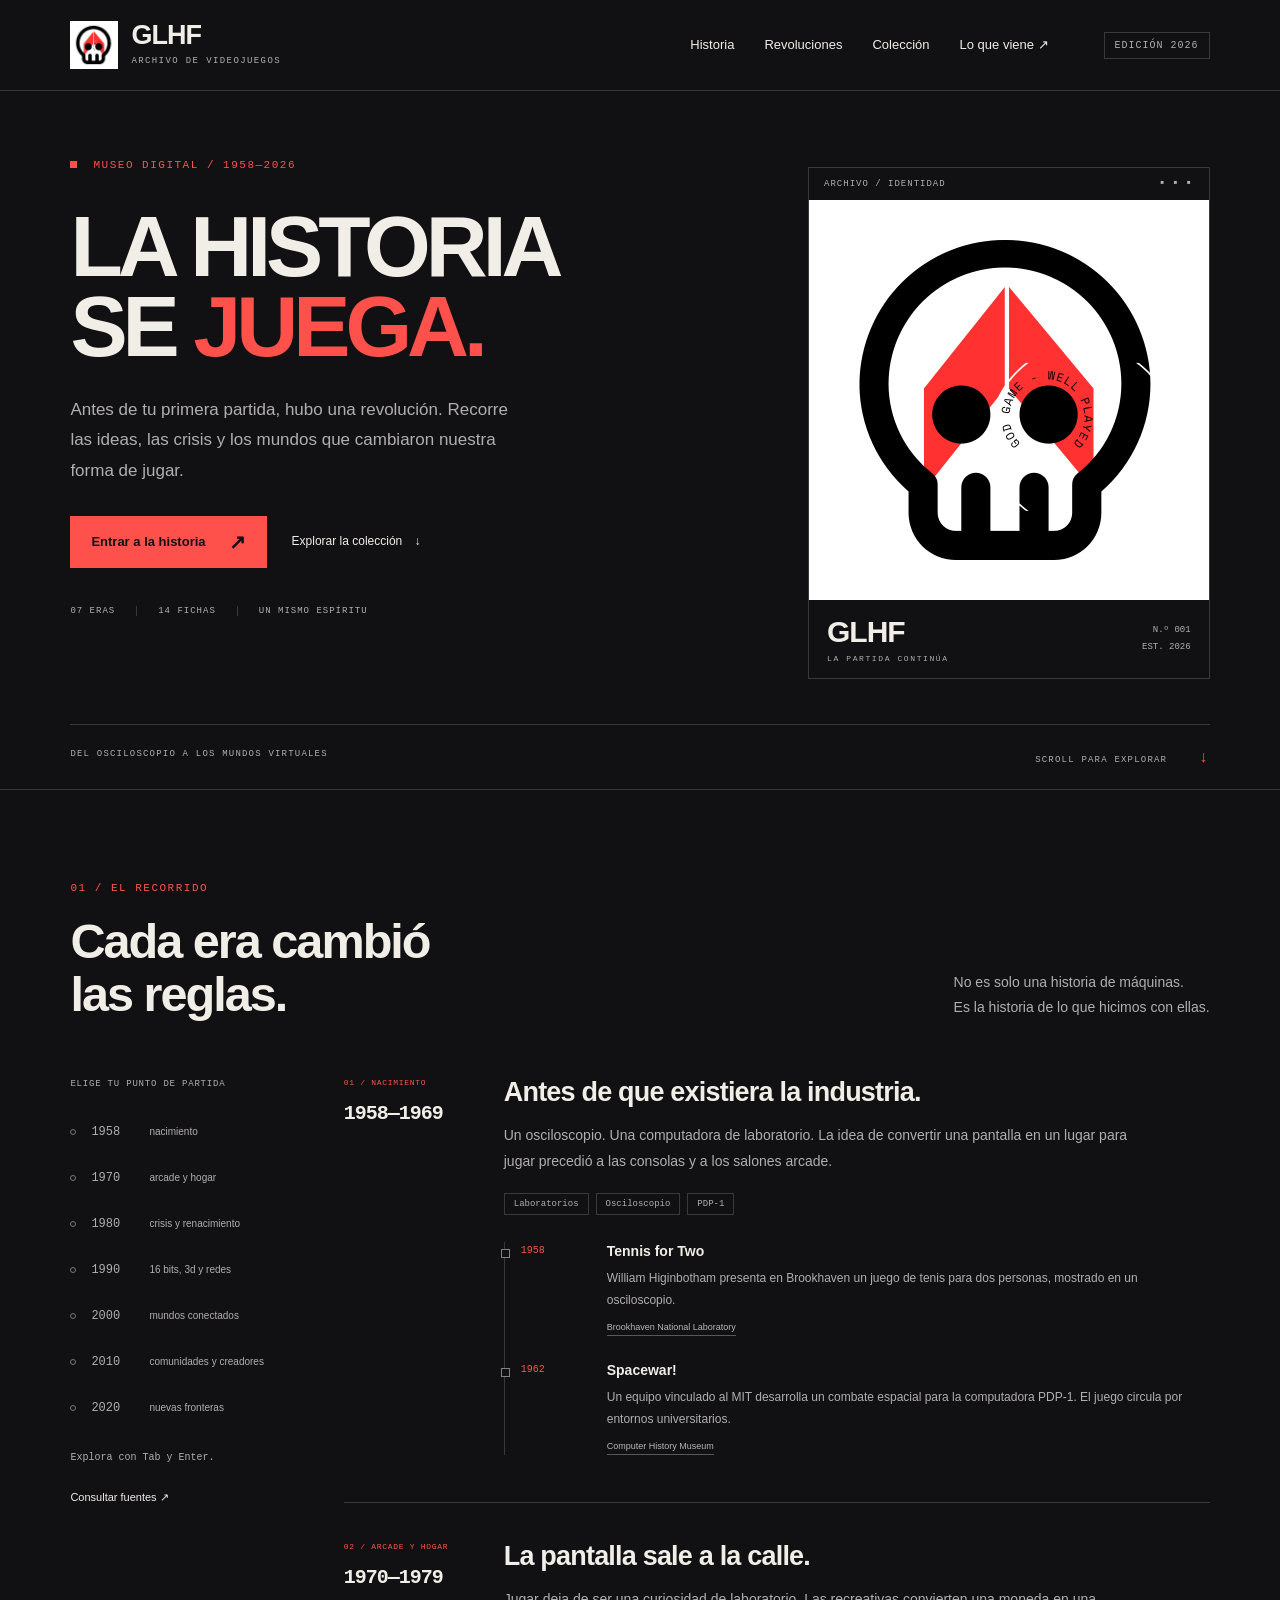
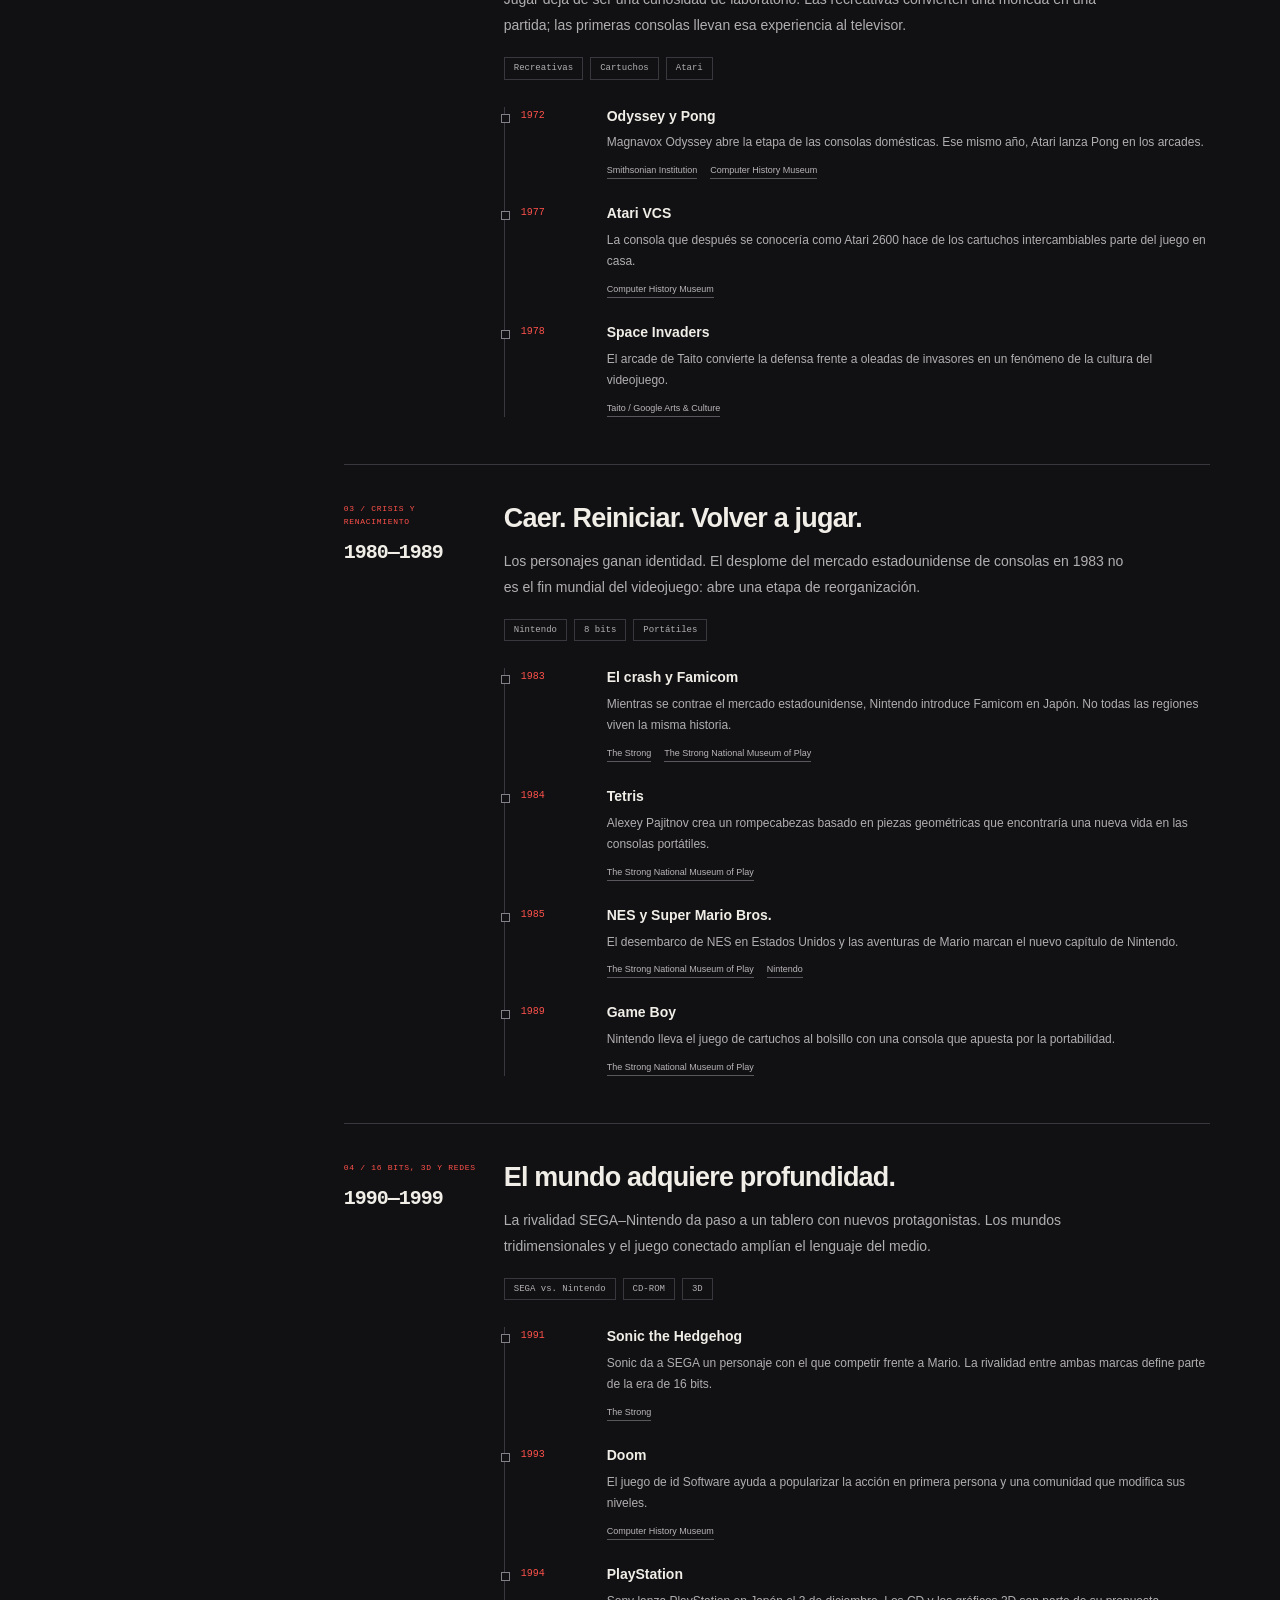
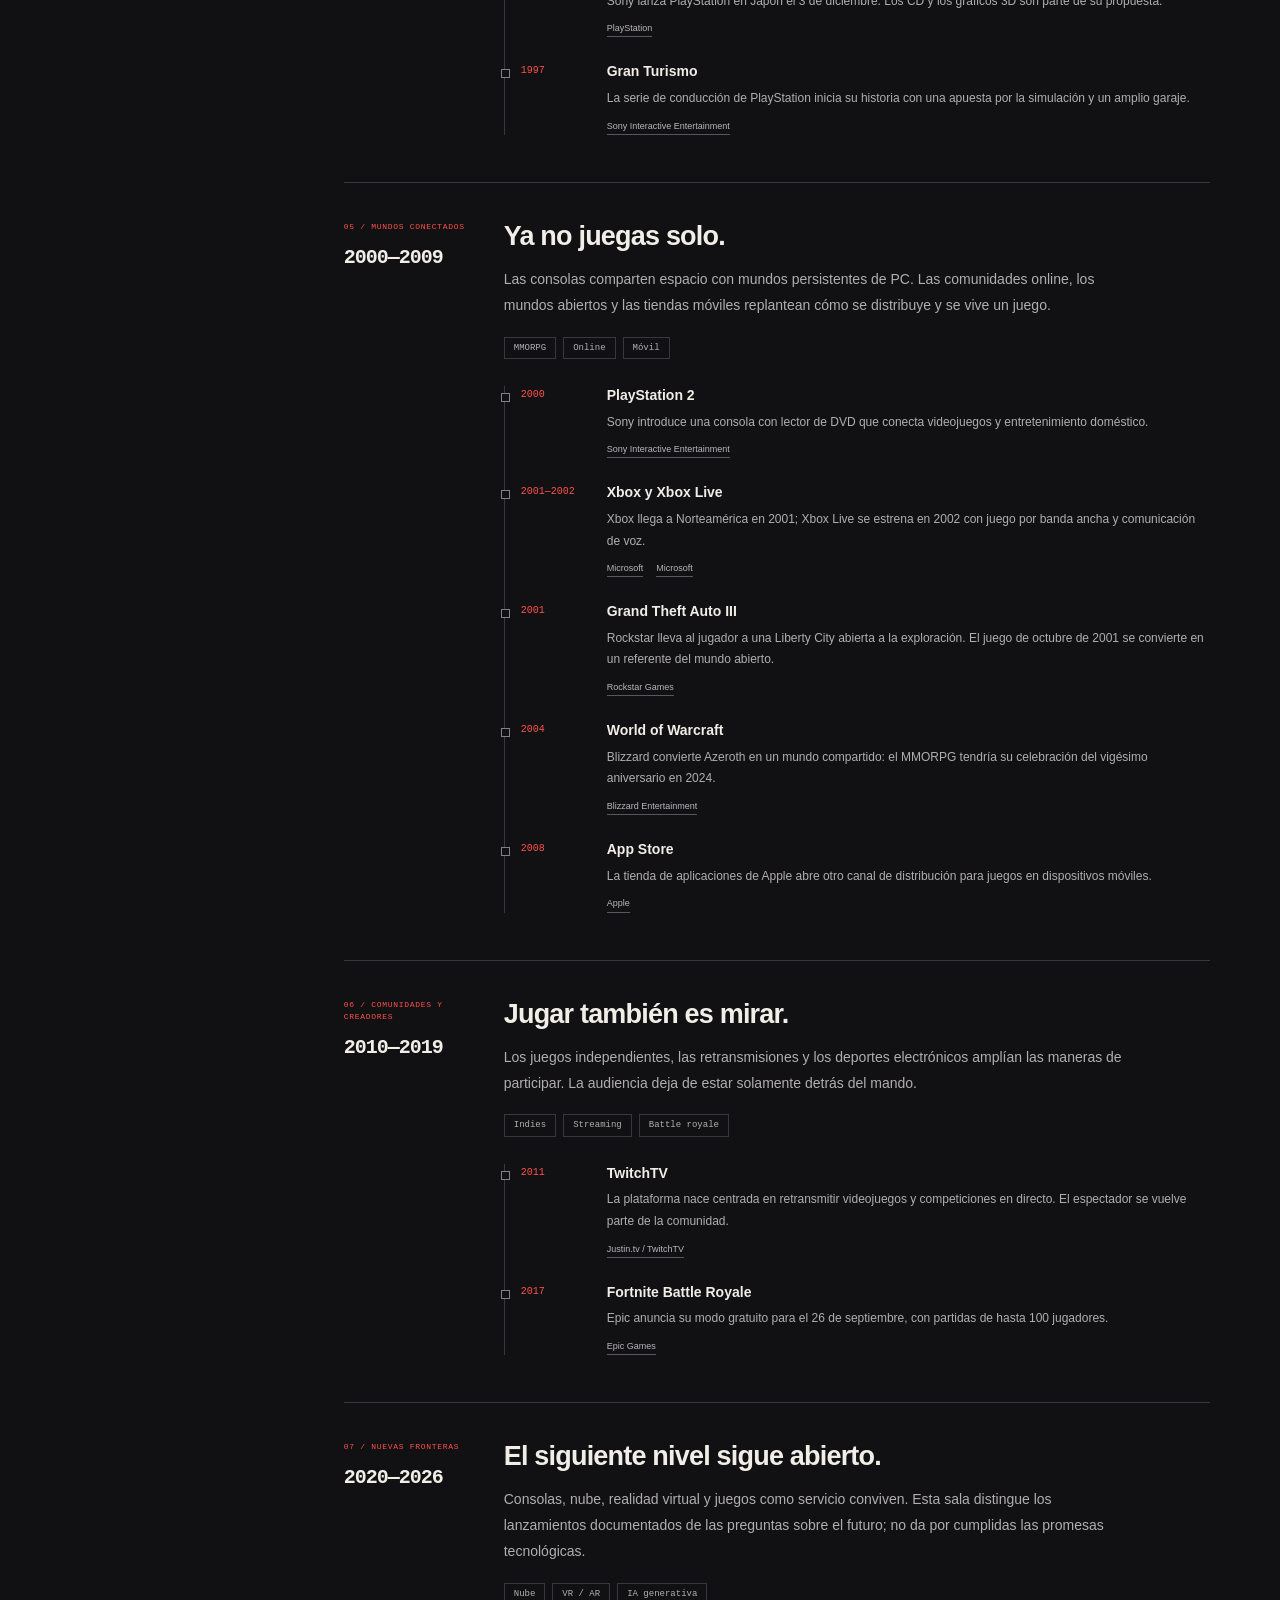
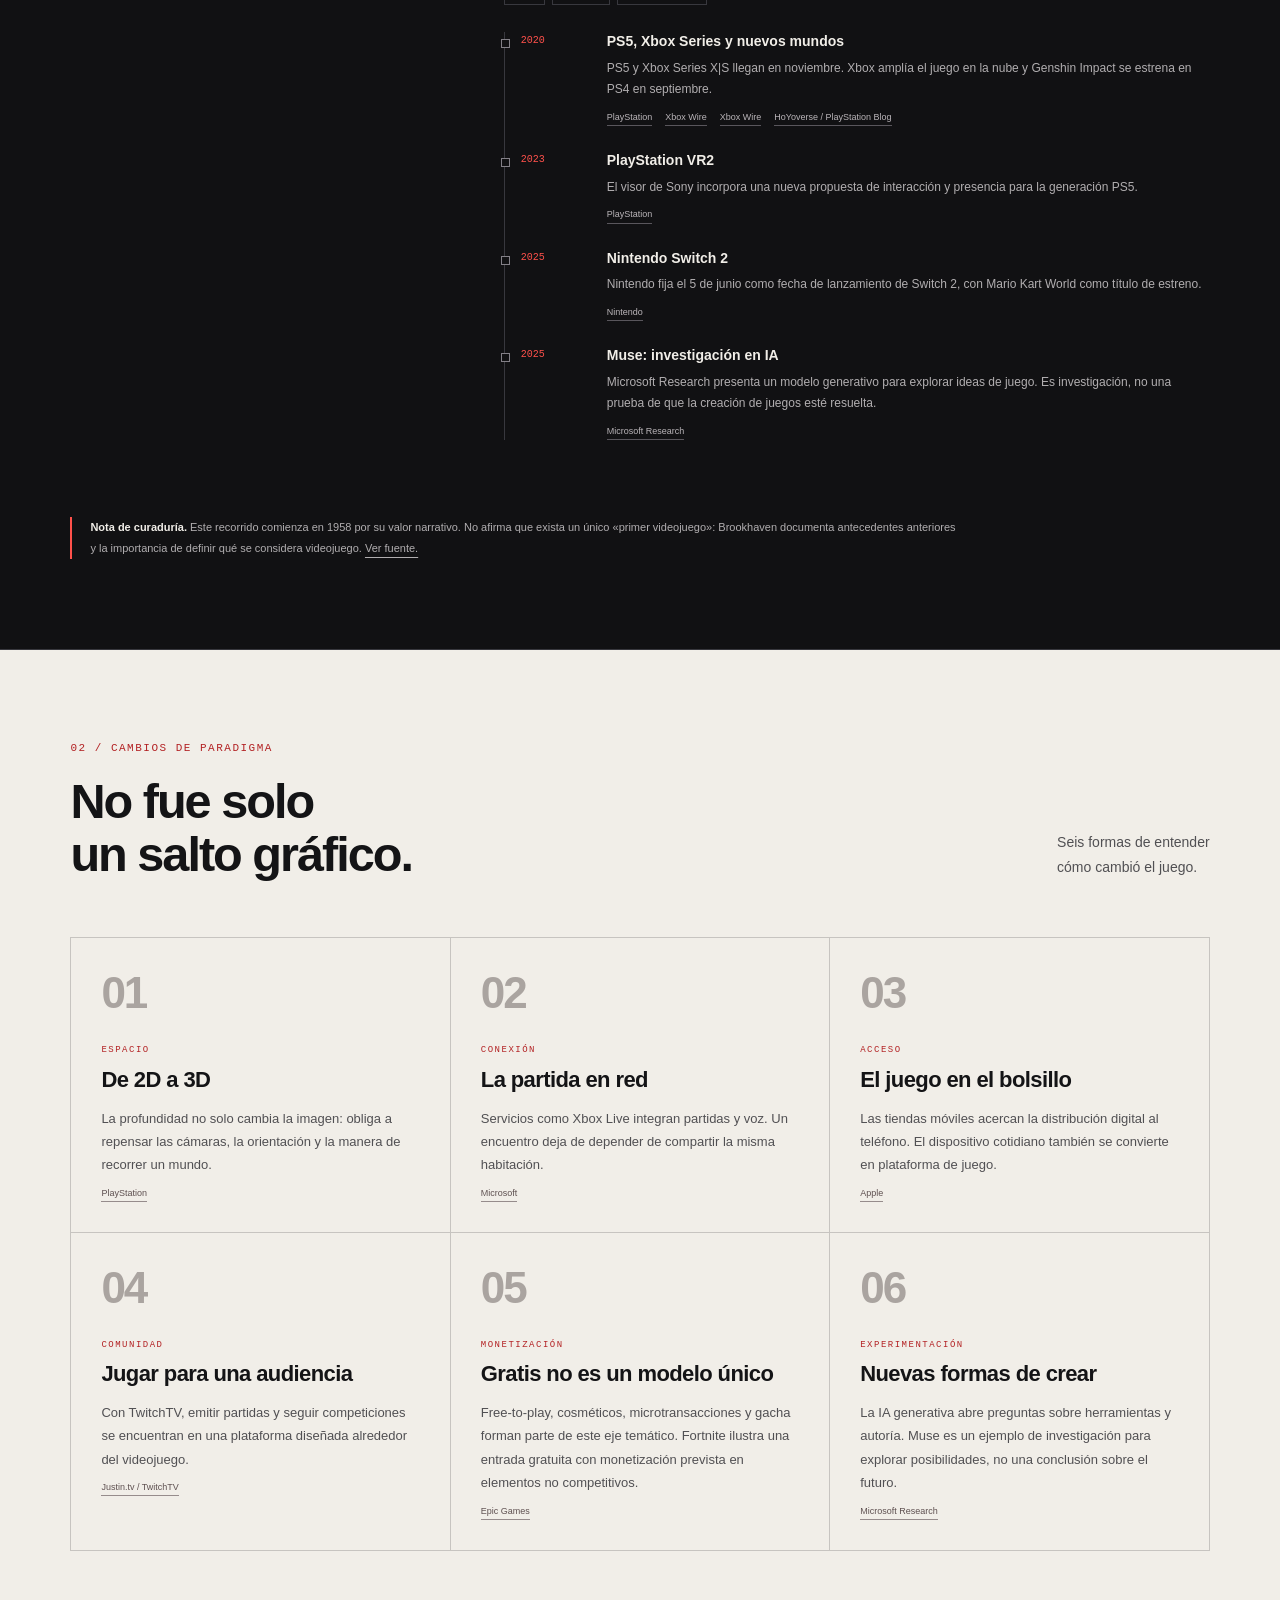
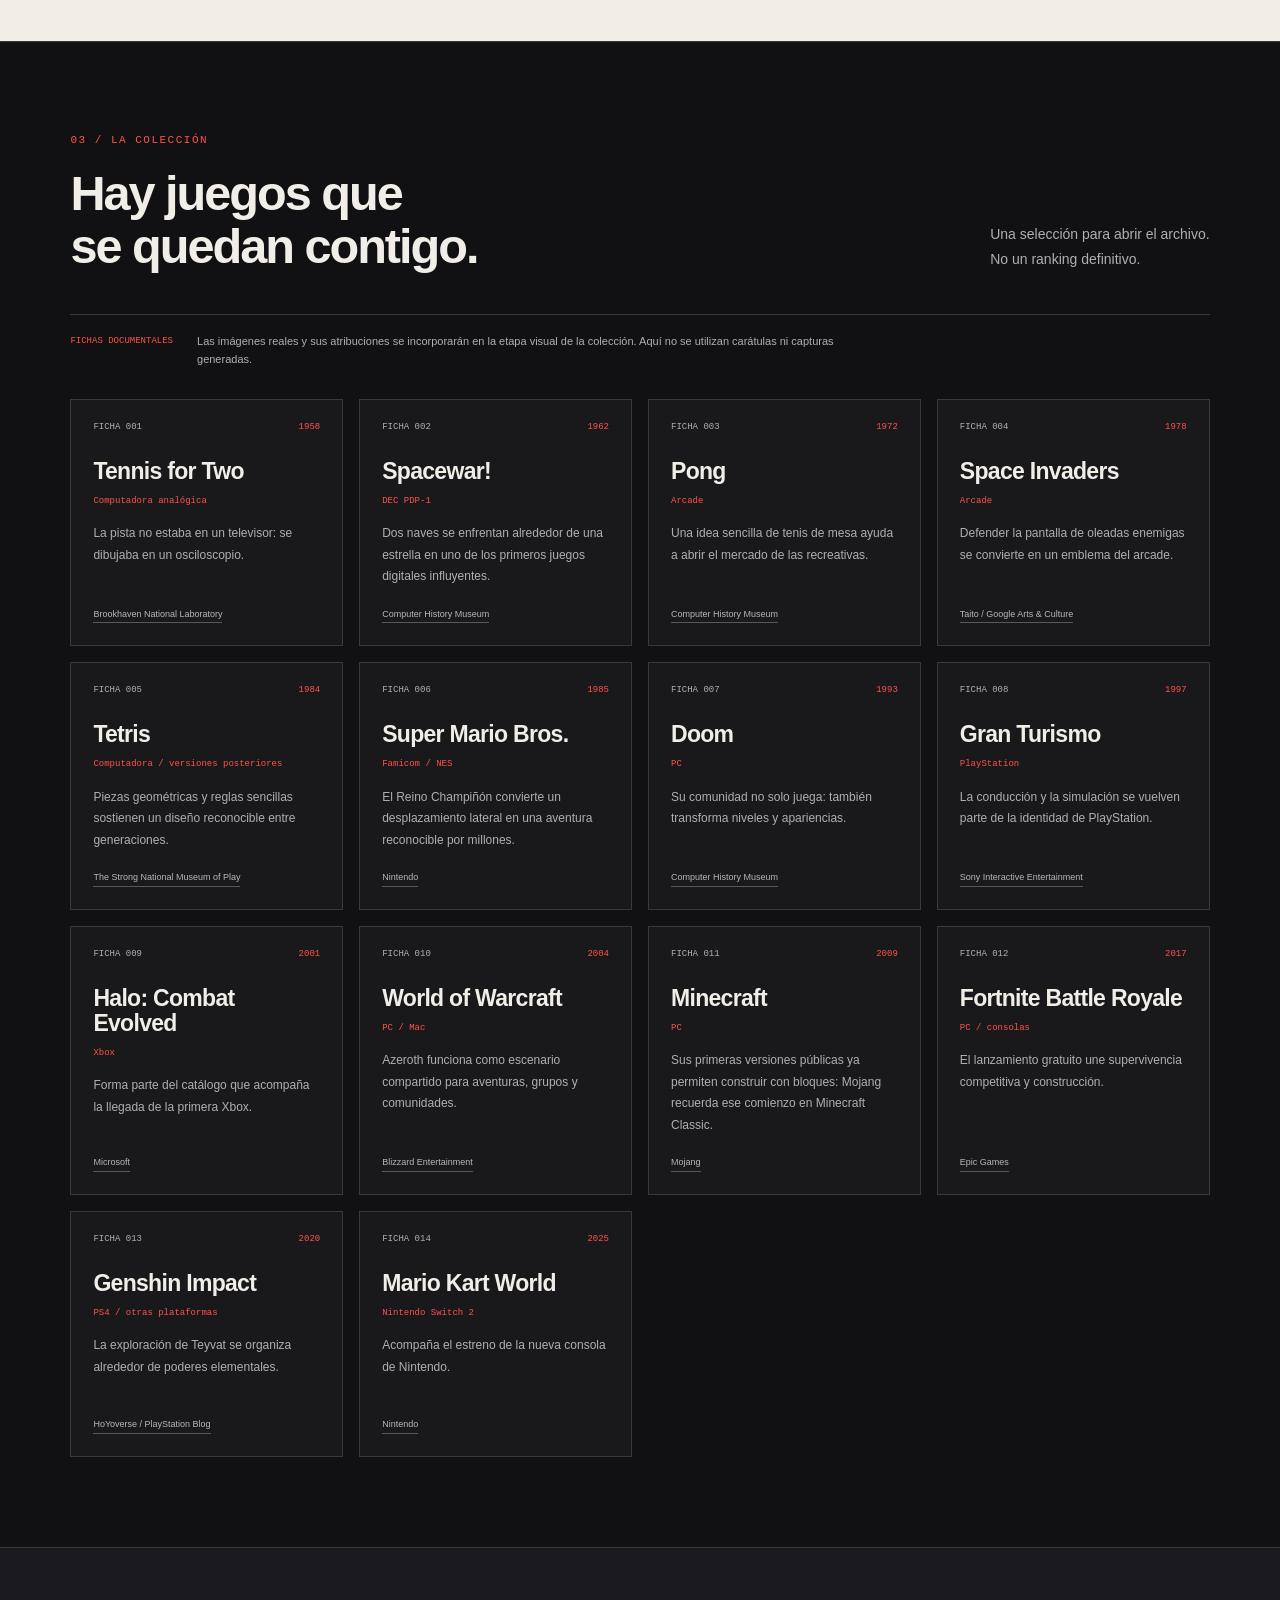
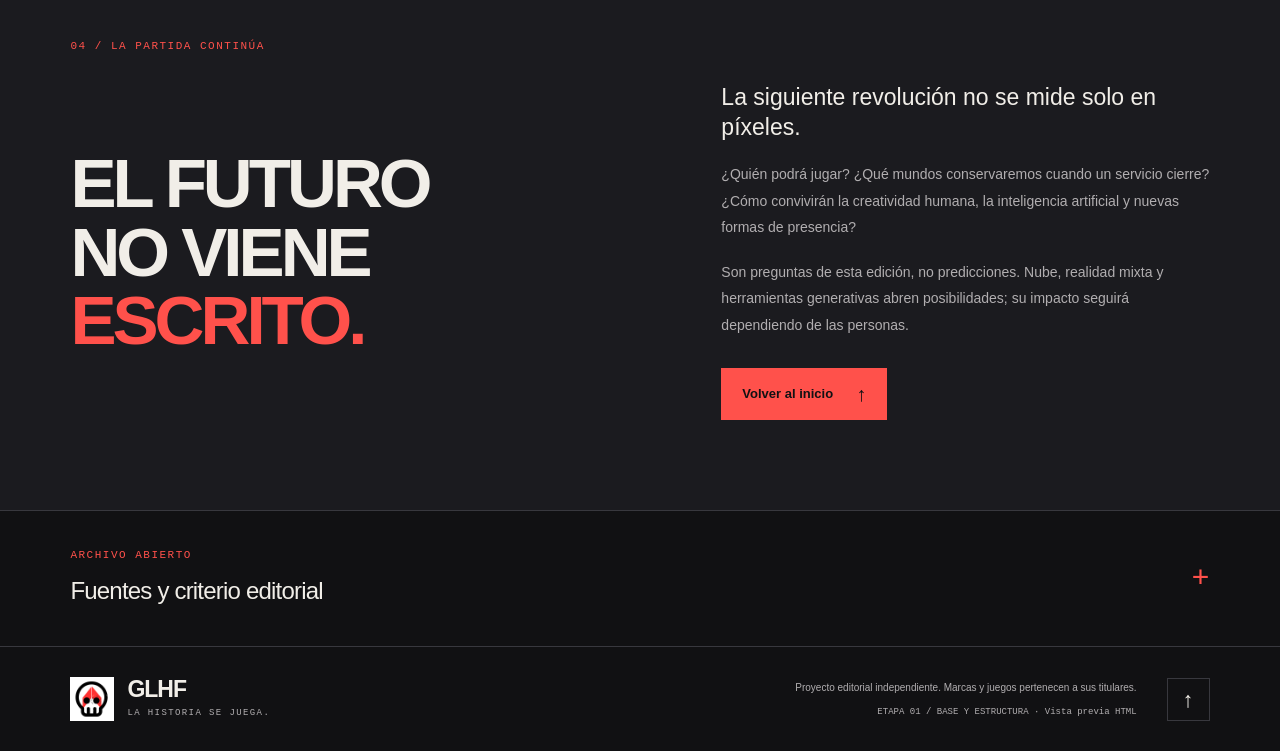
==== index.html @ e632ad68 "first commit" ====
<!DOCTYPE html>
<html lang="es" data-engine="static">
<head>
<meta charset="utf-8" />
<meta name="viewport" content="width=device-width, initial-scale=1" />
<title>GLHF — La historia se juega</title>
<meta name="description" content="GLHF. Un museo digital sobre la historia de los videojuegos: del laboratorio a las nuevas fronteras del juego. Edición 2026." />
<meta name="theme-color" content="#111113" />
<meta name="color-scheme" content="dark" />
<meta name="glhf-mode" content="preview" />
<link rel="icon" type="image/png" href="wwwroot/assets/Logo_GgWp.png" />
<link rel="apple-touch-icon" href="wwwroot/assets/Logo_GgWp.png" />
<link rel="stylesheet" href="wwwroot/assets/css/site.css" />
<script src="wwwroot/assets/js/site.js" defer></script>
<script src="wwwroot/assets/js/bootstrap.js" defer></script>
</head>
<body>
<a class="skip-link" href="#contenido">Saltar al contenido</a>
<header class="site-header" id="inicio">
 <a class="brand" href="#inicio" aria-label="GLHF, inicio"><img src="wwwroot/assets/Logo_GgWp.png" width="48" height="48" alt="" /><span>GLHF<span class="brand-subtitle">ARCHIVO DE VIDEOJUEGOS</span></span></a>
 <nav class="main-nav" aria-label="Navegación principal"><a href="#historia">Historia</a><a href="#revoluciones">Revoluciones</a><a href="#coleccion">Colección</a><a href="#futuro">Lo que viene <span aria-hidden="true">↗</span></a></nav>
 <span class="edition">EDICIÓN 2026</span>
</header>
<main id="contenido" tabindex="-1">
<section class="hero" aria-labelledby="hero-title">
 <div class="hero-copy"><p class="eyebrow"><span class="status-dot" aria-hidden="true"></span> MUSEO DIGITAL / 1958—2026</p>
 <h1 id="hero-title">LA HISTORIA<br />SE <span>JUEGA.</span></h1>
 <p class="hero-description">Antes de tu primera partida, hubo una revolución. Recorre las ideas, las crisis y los mundos que cambiaron nuestra forma de jugar.</p>
 <div class="hero-actions"><a class="button primary" href="#historia">Entrar a la historia <span aria-hidden="true">↗</span></a><a class="text-link" href="#coleccion">Explorar la colección <span aria-hidden="true">↓</span></a></div>
 <div class="hero-index"><span>07 ERAS</span><span>14 FICHAS</span><span>UN MISMO ESPÍRITU</span></div>
 </div>
 <figure class="hero-exhibit"><div class="exhibit-bar"><span>ARCHIVO / IDENTIDAD</span><span aria-hidden="true">■ ■ ■</span></div><div class="logo-mat"><img src="wwwroot/assets/Logo_GgWp.png" alt="Logo de GLHF: calavera negra con figura roja" width="800" height="800" fetchpriority="high" /></div><figcaption><span>GLHF<span class="muted">LA PARTIDA CONTINÚA</span></span><span class="exhibit-code">N.º 001<br />EST. 2026</span></figcaption></figure>
 <div class="hero-bottom"><span>DEL OSCILOSCOPIO A LOS MUNDOS VIRTUALES</span><a href="#historia" aria-label="Bajar a la historia">SCROLL PARA EXPLORAR <span aria-hidden="true">↓</span></a></div>
</section>
<section class="history-section section-wrap" id="historia" aria-labelledby="history-title">
 <div class="section-heading"><div><p class="eyebrow">01 / EL RECORRIDO</p><h2 id="history-title">Cada era cambió<br />las reglas.</h2></div><p>No es solo una historia de máquinas.<br />Es la historia de lo que hicimos con ellas.</p></div>
 <div class="history-layout"><aside class="timeline-sidebar" aria-label="Guía del recorrido"><div id="era-controls"><nav class="era-navigation" aria-label="Elegir una era"><p class="eyebrow">ELIGE TU PUNTO DE PARTIDA</p><ol><li><a class="era-link" href="#era-1958" data-era-link="era-1958"><span class="nav-dot" aria-hidden="true"></span><span>1958</span><span class="nav-era-name">nacimiento</span></a></li><li><a class="era-link" href="#era-1970" data-era-link="era-1970"><span class="nav-dot" aria-hidden="true"></span><span>1970</span><span class="nav-era-name">arcade y hogar</span></a></li><li><a class="era-link" href="#era-1980" data-era-link="era-1980"><span class="nav-dot" aria-hidden="true"></span><span>1980</span><span class="nav-era-name">crisis y renacimiento</span></a></li><li><a class="era-link" href="#era-1990" data-era-link="era-1990"><span class="nav-dot" aria-hidden="true"></span><span>1990</span><span class="nav-era-name">16 bits, 3d y redes</span></a></li><li><a class="era-link" href="#era-2000" data-era-link="era-2000"><span class="nav-dot" aria-hidden="true"></span><span>2000</span><span class="nav-era-name">mundos conectados</span></a></li><li><a class="era-link" href="#era-2010" data-era-link="era-2010"><span class="nav-dot" aria-hidden="true"></span><span>2010</span><span class="nav-era-name">comunidades y creadores</span></a></li><li><a class="era-link" href="#era-2020" data-era-link="era-2020"><span class="nav-dot" aria-hidden="true"></span><span>2020</span><span class="nav-era-name">nuevas fronteras</span></a></li></ol><p class="navigation-note">Explora con Tab y Enter.</p></nav></div><a class="source-shortcut" href="#fuentes">Consultar fuentes <span aria-hidden="true">↗</span></a></aside><div class="era-list"><article class="era" id="era-1958" aria-labelledby="era-1958-title" data-era="era-1958">
<div class="era-stamp"><span class="eyebrow">01 / NACIMIENTO</span><span class="era-period">1958—1969</span></div>
<div class="era-body"><h3 id="era-1958-title" tabindex="-1">Antes de que existiera la industria.</h3><p class="era-description">Un osciloscopio. Una computadora de laboratorio. La idea de convertir una pantalla en un lugar para jugar precedi&#243; a las consolas y a los salones arcade.</p><div class="tags"><span>Laboratorios</span><span>Osciloscopio</span><span>PDP-1</span></div><ol class="milestones"><li class="milestone"><span class="milestone-year">1958</span><div><h4>Tennis for Two</h4><p>William Higinbotham presenta en Brookhaven un juego de tenis para dos personas, mostrado en un osciloscopio.</p><div class="refs"><a href="#source-bnl">Brookhaven National Laboratory</a></div></div></li><li class="milestone"><span class="milestone-year">1962</span><div><h4>Spacewar!</h4><p>Un equipo vinculado al MIT desarrolla un combate espacial para la computadora PDP-1. El juego circula por entornos universitarios.</p><div class="refs"><a href="#source-chm">Computer History Museum</a></div></div></li></ol></div></article><article class="era" id="era-1970" aria-labelledby="era-1970-title" data-era="era-1970">
<div class="era-stamp"><span class="eyebrow">02 / ARCADE Y HOGAR</span><span class="era-period">1970—1979</span></div>
<div class="era-body"><h3 id="era-1970-title" tabindex="-1">La pantalla sale a la calle.</h3><p class="era-description">Jugar deja de ser una curiosidad de laboratorio. Las recreativas convierten una moneda en una partida; las primeras consolas llevan esa experiencia al televisor.</p><div class="tags"><span>Recreativas</span><span>Cartuchos</span><span>Atari</span></div><ol class="milestones"><li class="milestone"><span class="milestone-year">1972</span><div><h4>Odyssey y Pong</h4><p>Magnavox Odyssey abre la etapa de las consolas dom&#233;sticas. Ese mismo a&#241;o, Atari lanza Pong en los arcades.</p><div class="refs"><a href="#source-odyssey">Smithsonian Institution</a><a href="#source-pong">Computer History Museum</a></div></div></li><li class="milestone"><span class="milestone-year">1977</span><div><h4>Atari VCS</h4><p>La consola que despu&#233;s se conocer&#237;a como Atari 2600 hace de los cartuchos intercambiables parte del juego en casa.</p><div class="refs"><a href="#source-chm">Computer History Museum</a></div></div></li><li class="milestone"><span class="milestone-year">1978</span><div><h4>Space Invaders</h4><p>El arcade de Taito convierte la defensa frente a oleadas de invasores en un fen&#243;meno de la cultura del videojuego.</p><div class="refs"><a href="#source-invaders">Taito / Google Arts &amp; Culture</a></div></div></li></ol></div></article><article class="era" id="era-1980" aria-labelledby="era-1980-title" data-era="era-1980">
<div class="era-stamp"><span class="eyebrow">03 / CRISIS Y RENACIMIENTO</span><span class="era-period">1980—1989</span></div>
<div class="era-body"><h3 id="era-1980-title" tabindex="-1">Caer. Reiniciar. Volver a jugar.</h3><p class="era-description">Los personajes ganan identidad. El desplome del mercado estadounidense de consolas en 1983 no es el fin mundial del videojuego: abre una etapa de reorganizaci&#243;n.</p><div class="tags"><span>Nintendo</span><span>8 bits</span><span>Port&#225;tiles</span></div><ol class="milestones"><li class="milestone"><span class="milestone-year">1983</span><div><h4>El crash y Famicom</h4><p>Mientras se contrae el mercado estadounidense, Nintendo introduce Famicom en Jap&#243;n. No todas las regiones viven la misma historia.</p><div class="refs"><a href="#source-crash">The Strong</a><a href="#source-strong">The Strong National Museum of Play</a></div></div></li><li class="milestone"><span class="milestone-year">1984</span><div><h4>Tetris</h4><p>Alexey Pajitnov crea un rompecabezas basado en piezas geom&#233;tricas que encontrar&#237;a una nueva vida en las consolas port&#225;tiles.</p><div class="refs"><a href="#source-strong">The Strong National Museum of Play</a></div></div></li><li class="milestone"><span class="milestone-year">1985</span><div><h4>NES y Super Mario Bros.</h4><p>El desembarco de NES en Estados Unidos y las aventuras de Mario marcan el nuevo cap&#237;tulo de Nintendo.</p><div class="refs"><a href="#source-strong">The Strong National Museum of Play</a><a href="#source-mario">Nintendo</a></div></div></li><li class="milestone"><span class="milestone-year">1989</span><div><h4>Game Boy</h4><p>Nintendo lleva el juego de cartuchos al bolsillo con una consola que apuesta por la portabilidad.</p><div class="refs"><a href="#source-strong">The Strong National Museum of Play</a></div></div></li></ol></div></article><article class="era" id="era-1990" aria-labelledby="era-1990-title" data-era="era-1990">
<div class="era-stamp"><span class="eyebrow">04 / 16 BITS, 3D Y REDES</span><span class="era-period">1990—1999</span></div>
<div class="era-body"><h3 id="era-1990-title" tabindex="-1">El mundo adquiere profundidad.</h3><p class="era-description">La rivalidad SEGA–Nintendo da paso a un tablero con nuevos protagonistas. Los mundos tridimensionales y el juego conectado ampl&#237;an el lenguaje del medio.</p><div class="tags"><span>SEGA vs. Nintendo</span><span>CD-ROM</span><span>3D</span></div><ol class="milestones"><li class="milestone"><span class="milestone-year">1991</span><div><h4>Sonic the Hedgehog</h4><p>Sonic da a SEGA un personaje con el que competir frente a Mario. La rivalidad entre ambas marcas define parte de la era de 16 bits.</p><div class="refs"><a href="#source-sonic">The Strong</a></div></div></li><li class="milestone"><span class="milestone-year">1993</span><div><h4>Doom</h4><p>El juego de id Software ayuda a popularizar la acci&#243;n en primera persona y una comunidad que modifica sus niveles.</p><div class="refs"><a href="#source-chm">Computer History Museum</a></div></div></li><li class="milestone"><span class="milestone-year">1994</span><div><h4>PlayStation</h4><p>Sony lanza PlayStation en Jap&#243;n el 3 de diciembre. Los CD y los gr&#225;ficos 3D son parte de su propuesta.</p><div class="refs"><a href="#source-ps1">PlayStation</a></div></div></li><li class="milestone"><span class="milestone-year">1997</span><div><h4>Gran Turismo</h4><p>La serie de conducci&#243;n de PlayStation inicia su historia con una apuesta por la simulaci&#243;n y un amplio garaje.</p><div class="refs"><a href="#source-sie">Sony Interactive Entertainment</a></div></div></li></ol></div></article><article class="era" id="era-2000" aria-labelledby="era-2000-title" data-era="era-2000">
<div class="era-stamp"><span class="eyebrow">05 / MUNDOS CONECTADOS</span><span class="era-period">2000—2009</span></div>
<div class="era-body"><h3 id="era-2000-title" tabindex="-1">Ya no juegas solo.</h3><p class="era-description">Las consolas comparten espacio con mundos persistentes de PC. Las comunidades online, los mundos abiertos y las tiendas m&#243;viles replantean c&#243;mo se distribuye y se vive un juego.</p><div class="tags"><span>MMORPG</span><span>Online</span><span>M&#243;vil</span></div><ol class="milestones"><li class="milestone"><span class="milestone-year">2000</span><div><h4>PlayStation 2</h4><p>Sony introduce una consola con lector de DVD que conecta videojuegos y entretenimiento dom&#233;stico.</p><div class="refs"><a href="#source-sie">Sony Interactive Entertainment</a></div></div></li><li class="milestone"><span class="milestone-year">2001—2002</span><div><h4>Xbox y Xbox Live</h4><p>Xbox llega a Norteam&#233;rica en 2001; Xbox Live se estrena en 2002 con juego por banda ancha y comunicaci&#243;n de voz.</p><div class="refs"><a href="#source-xbox">Microsoft</a><a href="#source-live">Microsoft</a></div></div></li><li class="milestone"><span class="milestone-year">2001</span><div><h4>Grand Theft Auto III</h4><p>Rockstar lleva al jugador a una Liberty City abierta a la exploraci&#243;n. El juego de octubre de 2001 se convierte en un referente del mundo abierto.</p><div class="refs"><a href="#source-gta3">Rockstar Games</a></div></div></li><li class="milestone"><span class="milestone-year">2004</span><div><h4>World of Warcraft</h4><p>Blizzard convierte Azeroth en un mundo compartido: el MMORPG tendr&#237;a su celebraci&#243;n del vig&#233;simo aniversario en 2024.</p><div class="refs"><a href="#source-wow">Blizzard Entertainment</a></div></div></li><li class="milestone"><span class="milestone-year">2008</span><div><h4>App Store</h4><p>La tienda de aplicaciones de Apple abre otro canal de distribuci&#243;n para juegos en dispositivos m&#243;viles.</p><div class="refs"><a href="#source-apple">Apple</a></div></div></li></ol></div></article><article class="era" id="era-2010" aria-labelledby="era-2010-title" data-era="era-2010">
<div class="era-stamp"><span class="eyebrow">06 / COMUNIDADES Y CREADORES</span><span class="era-period">2010—2019</span></div>
<div class="era-body"><h3 id="era-2010-title" tabindex="-1">Jugar tambi&#233;n es mirar.</h3><p class="era-description">Los juegos independientes, las retransmisiones y los deportes electr&#243;nicos ampl&#237;an las maneras de participar. La audiencia deja de estar solamente detr&#225;s del mando.</p><div class="tags"><span>Indies</span><span>Streaming</span><span>Battle royale</span></div><ol class="milestones"><li class="milestone"><span class="milestone-year">2011</span><div><h4>TwitchTV</h4><p>La plataforma nace centrada en retransmitir videojuegos y competiciones en directo. El espectador se vuelve parte de la comunidad.</p><div class="refs"><a href="#source-twitch">Justin.tv / TwitchTV</a></div></div></li><li class="milestone"><span class="milestone-year">2017</span><div><h4>Fortnite Battle Royale</h4><p>Epic anuncia su modo gratuito para el 26 de septiembre, con partidas de hasta 100 jugadores.</p><div class="refs"><a href="#source-fortnite">Epic Games</a></div></div></li></ol></div></article><article class="era" id="era-2020" aria-labelledby="era-2020-title" data-era="era-2020">
<div class="era-stamp"><span class="eyebrow">07 / NUEVAS FRONTERAS</span><span class="era-period">2020—2026</span></div>
<div class="era-body"><h3 id="era-2020-title" tabindex="-1">El siguiente nivel sigue abierto.</h3><p class="era-description">Consolas, nube, realidad virtual y juegos como servicio conviven. Esta sala distingue los lanzamientos documentados de las preguntas sobre el futuro; no da por cumplidas las promesas tecnol&#243;gicas.</p><div class="tags"><span>Nube</span><span>VR / AR</span><span>IA generativa</span></div><ol class="milestones"><li class="milestone"><span class="milestone-year">2020</span><div><h4>PS5, Xbox Series y nuevos mundos</h4><p>PS5 y Xbox Series X|S llegan en noviembre. Xbox ampl&#237;a el juego en la nube y Genshin Impact se estrena en PS4 en septiembre.</p><div class="refs"><a href="#source-ps5">PlayStation</a><a href="#source-series">Xbox Wire</a><a href="#source-cloud">Xbox Wire</a><a href="#source-genshin">HoYoverse / PlayStation Blog</a></div></div></li><li class="milestone"><span class="milestone-year">2023</span><div><h4>PlayStation VR2</h4><p>El visor de Sony incorpora una nueva propuesta de interacci&#243;n y presencia para la generaci&#243;n PS5.</p><div class="refs"><a href="#source-ps5">PlayStation</a></div></div></li><li class="milestone"><span class="milestone-year">2025</span><div><h4>Nintendo Switch 2</h4><p>Nintendo fija el 5 de junio como fecha de lanzamiento de Switch 2, con Mario Kart World como t&#237;tulo de estreno.</p><div class="refs"><a href="#source-switch2">Nintendo</a></div></div></li><li class="milestone"><span class="milestone-year">2025</span><div><h4>Muse: investigaci&#243;n en IA</h4><p>Microsoft Research presenta un modelo generativo para explorar ideas de juego. Es investigaci&#243;n, no una prueba de que la creaci&#243;n de juegos est&#233; resuelta.</p><div class="refs"><a href="#source-muse">Microsoft Research</a></div></div></li></ol></div></article></div></div>
 <p class="editorial-note"><strong>Nota de curaduría.</strong> Este recorrido comienza en 1958 por su valor narrativo. No afirma que exista un único «primer videojuego»: Brookhaven documenta antecedentes anteriores y la importancia de definir qué se considera videojuego. <a href="#source-bnl">Ver fuente.</a></p>
</section>
<section class="revolutions-section section-wrap" id="revoluciones" aria-labelledby="revolutions-title"><div class="section-heading"><div><p class="eyebrow">02 / CAMBIOS DE PARADIGMA</p><h2 id="revolutions-title">No fue solo<br />un salto gráfico.</h2></div><p>Seis formas de entender<br />cómo cambió el juego.</p></div><div class="revolution-grid"><article class="revolution"><span class="revolution-number" aria-hidden="true">01</span><span class="eyebrow">ESPACIO</span><h3>De 2D a 3D</h3><p>La profundidad no solo cambia la imagen: obliga a repensar las c&#225;maras, la orientaci&#243;n y la manera de recorrer un mundo.</p><div class="refs"><a href="#source-ps1">PlayStation</a></div></article><article class="revolution"><span class="revolution-number" aria-hidden="true">02</span><span class="eyebrow">CONEXI&#211;N</span><h3>La partida en red</h3><p>Servicios como Xbox Live integran partidas y voz. Un encuentro deja de depender de compartir la misma habitaci&#243;n.</p><div class="refs"><a href="#source-live">Microsoft</a></div></article><article class="revolution"><span class="revolution-number" aria-hidden="true">03</span><span class="eyebrow">ACCESO</span><h3>El juego en el bolsillo</h3><p>Las tiendas m&#243;viles acercan la distribuci&#243;n digital al tel&#233;fono. El dispositivo cotidiano tambi&#233;n se convierte en plataforma de juego.</p><div class="refs"><a href="#source-apple">Apple</a></div></article><article class="revolution"><span class="revolution-number" aria-hidden="true">04</span><span class="eyebrow">COMUNIDAD</span><h3>Jugar para una audiencia</h3><p>Con TwitchTV, emitir partidas y seguir competiciones se encuentran en una plataforma dise&#241;ada alrededor del videojuego.</p><div class="refs"><a href="#source-twitch">Justin.tv / TwitchTV</a></div></article><article class="revolution"><span class="revolution-number" aria-hidden="true">05</span><span class="eyebrow">MONETIZACI&#211;N</span><h3>Gratis no es un modelo &#250;nico</h3><p>Free-to-play, cosm&#233;ticos, microtransacciones y gacha forman parte de este eje tem&#225;tico. Fortnite ilustra una entrada gratuita con monetizaci&#243;n prevista en elementos no competitivos.</p><div class="refs"><a href="#source-fortnite">Epic Games</a></div></article><article class="revolution"><span class="revolution-number" aria-hidden="true">06</span><span class="eyebrow">EXPERIMENTACI&#211;N</span><h3>Nuevas formas de crear</h3><p>La IA generativa abre preguntas sobre herramientas y autor&#237;a. Muse es un ejemplo de investigaci&#243;n para explorar posibilidades, no una conclusi&#243;n sobre el futuro.</p><div class="refs"><a href="#source-muse">Microsoft Research</a></div></article></div></section>
<section class="collection-section section-wrap" id="coleccion" aria-labelledby="collection-title"><div class="section-heading"><div><p class="eyebrow">03 / LA COLECCIÓN</p><h2 id="collection-title">Hay juegos que<br />se quedan contigo.</h2></div><p>Una selección para abrir el archivo.<br />No un ranking definitivo.</p></div><div class="gallery-note"><span class="label">FICHAS DOCUMENTALES</span><p>Las imágenes reales y sus atribuciones se incorporarán en la etapa visual de la colección. Aquí no se utilizan carátulas ni capturas generadas.</p></div><div class="game-grid"><article class="game-card" data-game-era="era-1958"><div class="game-top"><span>FICHA 001</span><span>1958</span></div><h3>Tennis for Two</h3><p class="game-platform">Computadora anal&#243;gica</p><p>La pista no estaba en un televisor: se dibujaba en un osciloscopio.</p><div class="refs"><a href="#source-bnl">Brookhaven National Laboratory</a></div></article><article class="game-card" data-game-era="era-1958"><div class="game-top"><span>FICHA 002</span><span>1962</span></div><h3>Spacewar!</h3><p class="game-platform">DEC PDP-1</p><p>Dos naves se enfrentan alrededor de una estrella en uno de los primeros juegos digitales influyentes.</p><div class="refs"><a href="#source-chm">Computer History Museum</a></div></article><article class="game-card" data-game-era="era-1970"><div class="game-top"><span>FICHA 003</span><span>1972</span></div><h3>Pong</h3><p class="game-platform">Arcade</p><p>Una idea sencilla de tenis de mesa ayuda a abrir el mercado de las recreativas.</p><div class="refs"><a href="#source-pong">Computer History Museum</a></div></article><article class="game-card" data-game-era="era-1970"><div class="game-top"><span>FICHA 004</span><span>1978</span></div><h3>Space Invaders</h3><p class="game-platform">Arcade</p><p>Defender la pantalla de oleadas enemigas se convierte en un emblema del arcade.</p><div class="refs"><a href="#source-invaders">Taito / Google Arts &amp; Culture</a></div></article><article class="game-card" data-game-era="era-1980"><div class="game-top"><span>FICHA 005</span><span>1984</span></div><h3>Tetris</h3><p class="game-platform">Computadora / versiones posteriores</p><p>Piezas geom&#233;tricas y reglas sencillas sostienen un dise&#241;o reconocible entre generaciones.</p><div class="refs"><a href="#source-strong">The Strong National Museum of Play</a></div></article><article class="game-card" data-game-era="era-1980"><div class="game-top"><span>FICHA 006</span><span>1985</span></div><h3>Super Mario Bros.</h3><p class="game-platform">Famicom / NES</p><p>El Reino Champi&#241;&#243;n convierte un desplazamiento lateral en una aventura reconocible por millones.</p><div class="refs"><a href="#source-mario">Nintendo</a></div></article><article class="game-card" data-game-era="era-1990"><div class="game-top"><span>FICHA 007</span><span>1993</span></div><h3>Doom</h3><p class="game-platform">PC</p><p>Su comunidad no solo juega: tambi&#233;n transforma niveles y apariencias.</p><div class="refs"><a href="#source-chm">Computer History Museum</a></div></article><article class="game-card" data-game-era="era-1990"><div class="game-top"><span>FICHA 008</span><span>1997</span></div><h3>Gran Turismo</h3><p class="game-platform">PlayStation</p><p>La conducci&#243;n y la simulaci&#243;n se vuelven parte de la identidad de PlayStation.</p><div class="refs"><a href="#source-sie">Sony Interactive Entertainment</a></div></article><article class="game-card" data-game-era="era-2000"><div class="game-top"><span>FICHA 009</span><span>2001</span></div><h3>Halo: Combat Evolved</h3><p class="game-platform">Xbox</p><p>Forma parte del cat&#225;logo que acompa&#241;a la llegada de la primera Xbox.</p><div class="refs"><a href="#source-xbox">Microsoft</a></div></article><article class="game-card" data-game-era="era-2000"><div class="game-top"><span>FICHA 010</span><span>2004</span></div><h3>World of Warcraft</h3><p class="game-platform">PC / Mac</p><p>Azeroth funciona como escenario compartido para aventuras, grupos y comunidades.</p><div class="refs"><a href="#source-wow">Blizzard Entertainment</a></div></article><article class="game-card" data-game-era="era-2000"><div class="game-top"><span>FICHA 011</span><span>2009</span></div><h3>Minecraft</h3><p class="game-platform">PC</p><p>Sus primeras versiones p&#250;blicas ya permiten construir con bloques: Mojang recuerda ese comienzo en Minecraft Classic.</p><div class="refs"><a href="#source-minecraft">Mojang</a></div></article><article class="game-card" data-game-era="era-2010"><div class="game-top"><span>FICHA 012</span><span>2017</span></div><h3>Fortnite Battle Royale</h3><p class="game-platform">PC / consolas</p><p>El lanzamiento gratuito une supervivencia competitiva y construcci&#243;n.</p><div class="refs"><a href="#source-fortnite">Epic Games</a></div></article><article class="game-card" data-game-era="era-2020"><div class="game-top"><span>FICHA 013</span><span>2020</span></div><h3>Genshin Impact</h3><p class="game-platform">PS4 / otras plataformas</p><p>La exploraci&#243;n de Teyvat se organiza alrededor de poderes elementales.</p><div class="refs"><a href="#source-genshin">HoYoverse / PlayStation Blog</a></div></article><article class="game-card" data-game-era="era-2020"><div class="game-top"><span>FICHA 014</span><span>2025</span></div><h3>Mario Kart World</h3><p class="game-platform">Nintendo Switch 2</p><p>Acompa&#241;a el estreno de la nueva consola de Nintendo.</p><div class="refs"><a href="#source-switch2">Nintendo</a></div></article></div></section>
<section class="future-section section-wrap" id="futuro" aria-labelledby="future-title"><p class="eyebrow">04 / LA PARTIDA CONTINÚA</p><div class="future-layout"><h2 id="future-title">EL FUTURO<br />NO VIENE<br /><span>ESCRITO.</span></h2><div><p class="future-lead">La siguiente revolución no se mide solo en píxeles.</p><p>¿Quién podrá jugar? ¿Qué mundos conservaremos cuando un servicio cierre? ¿Cómo convivirán la creatividad humana, la inteligencia artificial y nuevas formas de presencia?</p><p>Son preguntas de esta edición, no predicciones. Nube, realidad mixta y herramientas generativas abren posibilidades; su impacto seguirá dependiendo de las personas.</p><a class="button primary" href="#inicio">Volver al inicio <span aria-hidden="true">↑</span></a></div></div></section>
<section class="sources-section section-wrap" id="fuentes" aria-labelledby="sources-title"><details><summary id="sources-title"><span><span class="eyebrow">ARCHIVO ABIERTO</span><span class="sources-heading">Fuentes y criterio editorial</span></span><span class="details-symbol" aria-hidden="true">+</span></summary><div class="sources-body"><p>Textos editoriales de GLHF apoyados en archivos de museos, laboratorios y comunicaciones oficiales. Las fechas se refieren a los lanzamientos o territorios indicados. La selección es introductoria y no pretende agotar toda la historia del medio. Revisión: 16 de septiembre de 2026.</p><p>Las salas siguen el alcance del documento de trabajo. La sección de futuro contiene reflexión editorial, no hechos consumados. Las fuentes originales se conservan para permitir verificación y ampliación.</p><ol class="source-list"><li id="source-bnl"><strong>Brookhaven National Laboratory</strong><a href="https://www.bnl.gov/about/history/firstvideo.php" target="_blank" rel="noopener noreferrer">The First Video Game? <span aria-hidden="true">↗</span><span class="sr-only"> (abre una nueva pestaña)</span></a></li><li id="source-chm"><strong>Computer History Museum</strong><a href="https://www.computerhistory.org/timeline/graphics-games/" target="_blank" rel="noopener noreferrer">Graphics &amp; Games: Timeline of Computer History <span aria-hidden="true">↗</span><span class="sr-only"> (abre una nueva pestaña)</span></a></li><li id="source-strong"><strong>The Strong National Museum of Play</strong><a href="https://www.museumofplay.org/video-game-history-timeline/" target="_blank" rel="noopener noreferrer">Video Game History Timeline <span aria-hidden="true">↗</span><span class="sr-only"> (abre una nueva pestaña)</span></a></li><li id="source-pong"><strong>Computer History Museum</strong><a href="https://www.computerhistory.org/timeline/1972/" target="_blank" rel="noopener noreferrer">1972: Pong is released <span aria-hidden="true">↗</span><span class="sr-only"> (abre una nueva pestaña)</span></a></li><li id="source-mario"><strong>Nintendo</strong><a href="https://mario.nintendo.com/history/" target="_blank" rel="noopener noreferrer">The history of Super Mario <span aria-hidden="true">↗</span><span class="sr-only"> (abre una nueva pestaña)</span></a></li><li id="source-ps1"><strong>PlayStation</strong><a href="https://www.playstation.com/en-us/playstation-history/1994-ps-one/" target="_blank" rel="noopener noreferrer">PlayStation 1994: historia de la consola <span aria-hidden="true">↗</span><span class="sr-only"> (abre una nueva pestaña)</span></a></li><li id="source-sie"><strong>Sony Interactive Entertainment</strong><a href="https://sonyinteractive.com/en/our-company/company-history/" target="_blank" rel="noopener noreferrer">Company History <span aria-hidden="true">↗</span><span class="sr-only"> (abre una nueva pestaña)</span></a></li><li id="source-xbox"><strong>Microsoft</strong><a href="https://news.microsoft.com/source/2001/11/15/xbox-erupts-on-the-scene/" target="_blank" rel="noopener noreferrer">Xbox Erupts on the Scene (2001) <span aria-hidden="true">↗</span><span class="sr-only"> (abre una nueva pestaña)</span></a></li><li id="source-live"><strong>Microsoft</strong><a href="https://news.microsoft.com/source/2002/11/15/xbox-live-arrives-in-stores-sparking-the-next-revolution-in-video-games/" target="_blank" rel="noopener noreferrer">Xbox Live Arrives in Stores (2002) <span aria-hidden="true">↗</span><span class="sr-only"> (abre una nueva pestaña)</span></a></li><li id="source-wow"><strong>Blizzard Entertainment</strong><a href="https://news.blizzard.com/es-mx/article/24136212/celebra-world-of-warcraft-durante-el-20-o-aniversario" target="_blank" rel="noopener noreferrer">Celebraci&#243;n del 20.&#186; aniversario de World of Warcraft <span aria-hidden="true">↗</span><span class="sr-only"> (abre una nueva pestaña)</span></a></li><li id="source-apple"><strong>Apple</strong><a href="https://www.apple.com/newsroom/2008/07/10iPhone-3G-on-Sale-Tomorrow/" target="_blank" rel="noopener noreferrer">iPhone 3G on Sale Tomorrow / App Store (2008) <span aria-hidden="true">↗</span><span class="sr-only"> (abre una nueva pestaña)</span></a></li><li id="source-twitch"><strong>Justin.tv / TwitchTV</strong><a href="https://www.businesswire.com/news/home/20110606005437/en/Justin.tv-Launches-TwitchTV-World%E2%80%99s-Largest-Competitive-Video" target="_blank" rel="noopener noreferrer">Comunicado de lanzamiento de TwitchTV (2011) <span aria-hidden="true">↗</span><span class="sr-only"> (abre una nueva pestaña)</span></a></li><li id="source-fortnite"><strong>Epic Games</strong><a href="https://www.fortnite.com/news/fortnite-battle-royale-goes-free" target="_blank" rel="noopener noreferrer">Fortnite Battle Royale Goes Free (2017) <span aria-hidden="true">↗</span><span class="sr-only"> (abre una nueva pestaña)</span></a></li><li id="source-ps5"><strong>PlayStation</strong><a href="https://www.playstation.com/en-us/playstation-history/2020-ps5-ps-vr2/" target="_blank" rel="noopener noreferrer">2020: PlayStation 5 y PS VR2 <span aria-hidden="true">↗</span><span class="sr-only"> (abre una nueva pestaña)</span></a></li><li id="source-cloud"><strong>Xbox Wire</strong><a href="https://news.xbox.com/en-us/2020/09/14/cloud-gaming-with-xbox-game-pass-ultimate/" target="_blank" rel="noopener noreferrer">Cloud Gaming with Xbox Game Pass Ultimate (2020) <span aria-hidden="true">↗</span><span class="sr-only"> (abre una nueva pestaña)</span></a></li><li id="source-genshin"><strong>HoYoverse / PlayStation Blog</strong><a href="https://blog.playstation.com/2020/09/28/your-journey-in-genshin-impact-begins-now/" target="_blank" rel="noopener noreferrer">Your journey in Genshin Impact begins now (2020) <span aria-hidden="true">↗</span><span class="sr-only"> (abre una nueva pestaña)</span></a></li><li id="source-switch2"><strong>Nintendo</strong><a href="https://www.nintendo.com/us/whatsnew/nintendo-switch-2-launches-june-5-bringing-new-forms-of-game-communication-to-life/" target="_blank" rel="noopener noreferrer">Nintendo Switch 2 launches June 5 (2025) <span aria-hidden="true">↗</span><span class="sr-only"> (abre una nueva pestaña)</span></a></li><li id="source-muse"><strong>Microsoft Research</strong><a href="https://www.microsoft.com/en-us/research/blog/introducing-muse-our-first-generative-ai-model-designed-for-gameplay-ideation/" target="_blank" rel="noopener noreferrer">Introducing Muse (2025) <span aria-hidden="true">↗</span><span class="sr-only"> (abre una nueva pestaña)</span></a></li><li id="source-odyssey"><strong>Smithsonian Institution</strong><a href="https://www.si.edu/es/object/magnavox-odyssey-video-game-unit-1972%3Anmah_1302004" target="_blank" rel="noopener noreferrer">Magnavox Odyssey Video Game Unit, 1972 <span aria-hidden="true">↗</span><span class="sr-only"> (abre una nueva pestaña)</span></a></li><li id="source-invaders"><strong>Taito / Google Arts &amp; Culture</strong><a href="https://artsandculture.google.com/story/space-invaders-the-game-changer-taito-corporation/SwVBsVEMarKRfA?hl=en" target="_blank" rel="noopener noreferrer">Space Invaders, the Game Changer <span aria-hidden="true">↗</span><span class="sr-only"> (abre una nueva pestaña)</span></a></li><li id="source-crash"><strong>The Strong</strong><a href="https://www.museumofplay.org/blog/what-video-game-crash/" target="_blank" rel="noopener noreferrer">What Video Game Crash? <span aria-hidden="true">↗</span><span class="sr-only"> (abre una nueva pestaña)</span></a></li><li id="source-sonic"><strong>The Strong</strong><a href="https://www.museumofplay.org/games/sonic-the-hedgehog/" target="_blank" rel="noopener noreferrer">Sonic the Hedgehog <span aria-hidden="true">↗</span><span class="sr-only"> (abre una nueva pestaña)</span></a></li><li id="source-gta3"><strong>Rockstar Games</strong><a href="https://media.rockstargames.com/broadcast/20111020/en_US_web.html" target="_blank" rel="noopener noreferrer">Grand Theft Auto III: Ten-Year Anniversary <span aria-hidden="true">↗</span><span class="sr-only"> (abre una nueva pestaña)</span></a></li><li id="source-series"><strong>Xbox Wire</strong><a href="https://news.xbox.com/en-us/2020/11/10/power-your-dreams-xbox-series-x-and-xbox-series-s-available-now/" target="_blank" rel="noopener noreferrer">Xbox Series X and Xbox Series S Now Available Worldwide (2020) <span aria-hidden="true">↗</span><span class="sr-only"> (abre una nueva pestaña)</span></a></li><li id="source-minecraft"><strong>Mojang</strong><a href="https://www.minecraft.net/en-us/article/embrace-past-minecraft-classic" target="_blank" rel="noopener noreferrer">Embrace the Past with Minecraft Classic (2019) <span aria-hidden="true">↗</span><span class="sr-only"> (abre una nueva pestaña)</span></a></li></ol></div></details></section>
</main>
<footer class="site-footer"><a class="brand footer-brand" href="#inicio" aria-label="GLHF, volver al inicio"><img src="wwwroot/assets/Logo_GgWp.png" width="44" height="44" alt="" loading="lazy" /><span>GLHF<span class="brand-subtitle">LA HISTORIA SE JUEGA.</span></span></a><div><p>Proyecto editorial independiente. Marcas y juegos pertenecen a sus titulares.</p><p class="build-note">ETAPA 01 / BASE Y ESTRUCTURA <span aria-hidden="true">·</span> <span id="runtime-status">Vista previa HTML</span></p></div><a class="back-top" href="#inicio" aria-label="Volver al inicio">↑</a></footer>
<p id="engine-error" class="engine-error" role="status" hidden>El contenido sigue disponible. No se pudo iniciar la navegación C#. Comprueba la conexión y recarga la página.</p>
</body></html>
---- wwwroot/assets/css/site.css ----
/* GLHF - structural stylesheet. No image filters, external fonts or generated logos. */
:root{--bg:#111113;--panel:#19191c;--paper:#f1eee8;--ink:#f1eee8;--muted:#b1aeb0;--line:#38383e;--accent:#ff514b;--gutter:clamp(20px,5.5vw,88px);--mono:Consolas,"Courier New",monospace;--display:"Arial Black",Impact,Arial,sans-serif;--body:Arial,Helvetica,sans-serif;color-scheme:dark}
*{box-sizing:border-box}html{scroll-behavior:smooth;scroll-padding-top:110px}body{margin:0;background:var(--bg);color:var(--ink);font:16px/1.6 var(--body)}a{color:inherit;text-underline-offset:5px}a,button{-webkit-tap-highlight-color:transparent}a:focus-visible,button:focus-visible,summary:focus-visible,[tabindex="-1"]:focus-visible{outline:3px solid var(--accent);outline-offset:6px}img{max-width:100%;height:auto;display:block}h1,h2,h3,h4,p,figure{margin:0}h1,h2,h3,h4{line-height:1.08}p{color:var(--muted)}.sr-only{position:absolute;width:1px;height:1px;padding:0;margin:-1px;overflow:hidden;clip:rect(0,0,0,0);white-space:nowrap;border:0}.skip-link{position:fixed;top:12px;left:12px;z-index:100;padding:12px 20px;background:var(--paper);color:var(--bg);transform:translateY(-180%)}.skip-link:focus{transform:none}.site-header{display:flex;align-items:center;gap:30px;min-height:91px;padding:17px var(--gutter);border-bottom:1px solid var(--line);background:var(--bg)}.brand{display:flex;align-items:center;gap:13px;text-decoration:none;flex-shrink:0}.brand>span{font:900 27px/1 var(--display);letter-spacing:-1px}.brand img{width:48px;height:48px;object-fit:contain;background:#fff}.brand-subtitle{display:block;font:9px/1.3 var(--mono);letter-spacing:1.4px;margin-top:7px;color:var(--muted)}.main-nav{display:flex;justify-content:center;align-items:center;gap:30px;margin-left:auto}.main-nav a{font-size:13px;text-decoration:none;white-space:nowrap}.main-nav a:hover,.text-link:hover{color:var(--accent)}.edition{border:1px solid var(--line);padding:7px 10px;margin-left:25px;font:10px var(--mono);letter-spacing:1px;color:var(--muted);white-space:nowrap}.hero{padding:66px var(--gutter) 0;display:grid;grid-template-columns:minmax(0,1.3fr) minmax(290px,.78fr);gap:45px 6%;position:relative}.eyebrow{font:11px/1.6 var(--mono);letter-spacing:1.5px;font-weight:500;color:var(--accent);display:block}.status-dot{display:inline-block;width:7px;height:7px;background:var(--accent);margin-right:8px}.hero h1{font:900 clamp(52px,6.7vw,106px)/.94 var(--display);letter-spacing:-5px;margin-top:31px}.hero h1 span{color:var(--accent)}.hero-description{max-width:440px;font-size:17px;line-height:1.8;margin-top:28px}.hero-actions{display:flex;align-items:center;gap:25px;margin-top:29px}.button{display:inline-flex;align-items:center;justify-content:space-between;gap:23px;padding:15px 20px;font-size:13px;font-weight:700;min-height:49px;text-decoration:none;border:1px solid transparent}.primary{background:var(--accent);color:#111113}.primary:hover{background:#ff7770}.button span{font-size:20px;line-height:1}.text-link{font-size:12px;text-decoration:none;white-space:nowrap}.text-link span{margin-left:9px}.hero-index{display:flex;gap:21px;font:9px var(--mono);letter-spacing:1px;color:var(--muted);margin-top:38px}.hero-index span+span{border-left:1px solid var(--line);padding-left:21px}.hero-exhibit{align-self:start;margin-top:10px;border:1px solid var(--line);max-width:420px;width:100%;justify-self:end}.exhibit-bar{display:flex;justify-content:space-between;padding:11px 15px;font:9px var(--mono);letter-spacing:1px;color:var(--muted)}.exhibit-bar span:last-child{font-size:6px;letter-spacing:3px}.logo-mat{background:white;aspect-ratio:1;display:flex;align-items:center;justify-content:center}.logo-mat img{width:100%;height:100%;object-fit:contain}.hero-exhibit figcaption{padding:15px 18px;display:flex;justify-content:space-between;align-items:center}.hero-exhibit figcaption>span:first-child{font:900 30px var(--display);letter-spacing:-1px}.hero-exhibit .muted{display:block;font:8px var(--mono);letter-spacing:1.6px;color:var(--muted);margin-top:5px}.exhibit-code{font:9px/1.8 var(--mono);color:var(--muted);text-align:right}.hero-bottom{grid-column:1/-1;display:flex;justify-content:space-between;gap:25px;padding:24px 0 22px;border-top:1px solid var(--line);font:9px var(--mono);letter-spacing:1.2px;color:var(--muted)}.hero-bottom a{text-decoration:none}.hero-bottom a span{font-size:16px;margin-left:25px;color:var(--accent)}.section-wrap{padding:90px var(--gutter);border-top:1px solid var(--line)}.section-heading{display:flex;justify-content:space-between;align-items:end;gap:30px;margin-bottom:57px}.section-heading h2{font-size:clamp(32px,3.8vw,54px);letter-spacing:-2px;margin-top:18px;font-weight:800}.section-heading>p{font-size:14px;line-height:1.8;max-width:280px}.history-layout{display:grid;grid-template-columns:205px minmax(0,1fr);gap:6%}.timeline-sidebar{align-self:start;position:sticky;top:35px}.era-navigation>.eyebrow{color:var(--muted);font-size:9px;letter-spacing:.8px;margin-bottom:17px}.era-navigation ol{list-style:none;padding:0;margin:0}.era-navigation li{margin:0}.era-link{display:grid;grid-template-columns:9px 46px minmax(0,1fr);align-items:center;gap:12px;min-height:46px;font:12px var(--mono);text-decoration:none;color:var(--muted)}.nav-dot{display:inline-block;width:6px;height:6px;border:1px solid #79777d;border-radius:50%}.era-link:hover,.era-link[aria-current="step"]{color:var(--accent)}.era-link[aria-current="step"] .nav-dot{border-color:var(--accent);background:var(--accent)}.nav-era-name{font:10px var(--body);color:var(--muted)}.navigation-note{font:10px/1.8 var(--mono);margin-top:18px;max-width:190px}.source-shortcut{display:inline-block;margin-top:22px;font-size:11px;text-decoration:none;color:var(--ink)}.source-shortcut:hover{color:var(--accent)}.era{display:grid;grid-template-columns:135px minmax(0,1fr);gap:25px;padding:38px 0 47px;border-top:1px solid var(--line);scroll-margin-top:25px}.era:first-child{padding-top:0;border-top:0}.era-stamp .eyebrow{font-size:8px;letter-spacing:.7px}.era-period{display:block;font:700 20px/1.2 var(--mono);letter-spacing:-1px;margin-top:12px}.era-body h3{font-size:27px;letter-spacing:-.8px;line-height:1.15;max-width:500px}.era-description{margin-top:15px;font-size:14px;line-height:1.85;max-width:630px}.tags{display:flex;flex-wrap:wrap;gap:7px;margin-top:18px}.tags span{border:1px solid var(--line);padding:3px 9px;font:9px/1.6 var(--mono);color:var(--muted)}.milestones{list-style:none;margin:27px 0 0;padding:0 0 0 16px;border-left:1px solid var(--line)}.milestone{display:grid;grid-template-columns:70px minmax(0,1fr);gap:16px;margin-top:25px;position:relative}.milestone:first-child{margin-top:0}.milestone:before{content:"";position:absolute;left:-20px;top:7px;width:7px;height:7px;background:var(--bg);border:1px solid #838087}.milestone-year{font:10px/1.8 var(--mono);color:var(--accent)}.milestone h4{font-size:14px;line-height:1.4}.milestone p{font-size:12px;line-height:1.8;margin-top:6px}.refs{display:flex;flex-wrap:wrap;gap:5px 13px;margin-top:8px;line-height:1.8}.refs a{font-size:9px;color:#bab5b9;text-decoration:none;border-bottom:1px solid #59565c}.refs a:hover{color:var(--accent)}.editorial-note{font-size:11px;line-height:1.9;border-left:2px solid var(--accent);padding-left:18px;margin-top:30px;max-width:890px}.editorial-note strong{color:var(--ink)}.revolutions-section{background:var(--paper);color:#141416}.revolutions-section .eyebrow{color:#b32224}.revolutions-section p{color:#515053}.revolution-grid{display:grid;grid-template-columns:repeat(3,minmax(0,1fr));border-top:1px solid #c7c4c0;border-left:1px solid #c7c4c0}.revolution{padding:30px;border-right:1px solid #c7c4c0;border-bottom:1px solid #c7c4c0}.revolution-number{display:block;font:900 44px var(--display);letter-spacing:-2px;color:#aaa4a0;margin-bottom:25px}.revolution .eyebrow{font-size:9px}.revolution h3{font-size:22px;letter-spacing:-.6px;margin-top:10px}.revolution p{font-size:13px;line-height:1.8;margin-top:15px}.revolution .refs a{color:#5e5050;border-color:#968c8c}.gallery-note{display:flex;gap:24px;align-items:start;border-top:1px solid var(--line);padding-top:18px;margin-top:-15px;margin-bottom:30px}.gallery-note .label{font:9px/1.8 var(--mono);color:var(--accent);white-space:nowrap}.gallery-note p{font-size:11px;max-width:650px}.game-grid{display:grid;grid-template-columns:repeat(4,minmax(0,1fr));gap:16px}.game-card{border:1px solid var(--line);padding:22px;display:flex;flex-direction:column;min-height:246px;background:var(--panel)}.game-top{display:flex;justify-content:space-between;font:9px var(--mono);color:var(--muted);gap:8px}.game-top span:last-child{color:var(--accent)}.game-card h3{font-size:23px;letter-spacing:-.7px;line-height:1.1;margin-top:27px}.game-platform{font:9px/1.8 var(--mono);margin-top:9px;color:var(--accent)}.game-card>p:not(.game-platform){font-size:12px;line-height:1.8;margin-top:14px}.game-card .refs{margin-top:auto;padding-top:18px}.future-section{background:#1b1b1f}.future-layout{display:grid;grid-template-columns:1.1fr 1fr;gap:10%;margin-top:28px;align-items:center}.future-layout h2{font:900 clamp(42px,5.4vw,82px)/.99 var(--display);letter-spacing:-4px}.future-layout h2 span{color:var(--accent)}.future-layout p{font-size:14px;line-height:1.9;margin-top:18px}.future-layout .future-lead{font-size:23px;line-height:1.3;color:var(--ink);margin-top:0}.future-layout .button{margin-top:29px}.sources-section{padding-top:35px;padding-bottom:35px}summary{list-style:none;cursor:pointer;display:flex;justify-content:space-between;align-items:center;min-height:65px;gap:20px}summary::-webkit-details-marker{display:none}.sources-heading{display:block;font-size:24px;letter-spacing:-.8px;margin-top:7px}.details-symbol{font:300 30px var(--mono);color:var(--accent)}details[open] .details-symbol{transform:rotate(45deg)}.sources-body{padding-top:27px;max-width:1000px}.sources-body>p{font-size:12px;line-height:1.9;margin-bottom:16px}.source-list{columns:2;column-gap:50px;margin:27px 0 5px;padding-left:20px}.source-list li{padding:0 0 20px 5px;break-inside:avoid;font-size:11px;scroll-margin-top:30px;overflow-wrap:anywhere}.source-list strong{display:block;font-size:12px;margin-bottom:3px}.source-list a{color:var(--muted);font-size:11px;line-height:1.8}.site-footer{padding:30px var(--gutter);border-top:1px solid var(--line);display:flex;justify-content:space-between;align-items:center;gap:30px}.footer-brand img{width:44px;height:44px}.footer-brand>span{font-size:23px}.site-footer>div{margin-left:auto}.site-footer p{font-size:10px;text-align:right;line-height:1.8}.site-footer .build-note{font:9px/1.8 var(--mono);margin-top:7px}.back-top{display:grid;place-items:center;width:43px;height:43px;border:1px solid var(--line);text-decoration:none;font-size:22px;flex-shrink:0}.engine-error{position:fixed;z-index:30;left:16px;right:16px;bottom:16px;padding:15px 20px;border:1px solid var(--accent);background:var(--bg);color:var(--ink);font-size:12px}.engine-error[hidden]{display:none}
@media(min-width:1600px){.hero,.section-wrap,.site-header,.site-footer{padding-left:max(var(--gutter),calc((100vw - 1450px)/2));padding-right:max(var(--gutter),calc((100vw - 1450px)/2))}.hero-exhibit{max-width:440px}}
@media(max-width:1100px){.edition{display:none}.main-nav{gap:22px}.hero{gap:38px 35px;grid-template-columns:minmax(0,1.15fr) minmax(260px,.85fr)}.hero h1{letter-spacing:-3px;font-size:clamp(48px,7vw,76px)}.hero-actions{gap:18px;flex-wrap:wrap}.hero-description{font-size:15px}.history-layout{grid-template-columns:170px minmax(0,1fr);gap:35px}.era{grid-template-columns:1fr;gap:17px}.era-stamp{display:flex;align-items:center;justify-content:space-between;gap:15px}.era-period{margin:0;font-size:17px}.game-grid{grid-template-columns:repeat(3,minmax(0,1fr))}.hero-index{gap:12px;font-size:8px}.hero-index span+span{padding-left:12px}.revolution{padding:24px}.future-layout{gap:6%}}
@media(max-width:760px){html{scroll-padding-top:25px}.site-header{flex-wrap:wrap;gap:15px;min-height:0;padding-top:15px;padding-bottom:12px}.brand img{width:39px;height:39px}.brand>span{font-size:23px}.brand-subtitle{font-size:8px;letter-spacing:1px}.main-nav{width:100%;order:3;justify-content:space-between;gap:12px;border-top:1px solid var(--line);padding-top:13px}.main-nav a{font-size:11px}.edition{display:block;font-size:8px;margin-left:auto;padding:6px 8px}.hero{padding-top:40px;grid-template-columns:1fr;gap:32px}.hero h1{font-size:clamp(55px,11vw,82px);letter-spacing:-3.5px;margin-top:22px}.hero-description{max-width:480px;margin-top:23px;font-size:15px}.hero-actions{margin-top:24px;gap:24px}.hero-index{margin-top:26px}.hero-exhibit{max-width:380px;justify-self:center;margin-top:4px}.exhibit-bar{font-size:8px}.hero-exhibit figcaption{padding:14px 18px}.hero-bottom{padding:20px 0;gap:15px;font-size:8px;align-items:center}.hero-bottom>span{max-width:170px;line-height:1.7}.hero-bottom a{max-width:130px;text-align:right;line-height:1.7}.hero-bottom a span{margin-left:8px}.section-wrap{padding-top:56px;padding-bottom:56px}.section-heading{display:block;margin-bottom:34px}.section-heading h2{font-size:36px;letter-spacing:-1.5px;margin-top:14px}.section-heading>p{margin-top:20px;font-size:13px;max-width:none}.history-layout{grid-template-columns:1fr;gap:29px}.timeline-sidebar{position:static;padding:0 0 22px;border-bottom:1px solid var(--line)}.era-navigation ol{display:grid;grid-template-columns:repeat(7,minmax(0,1fr));gap:3px}.era-link{display:flex;justify-content:center;font-size:11px;min-height:44px;border:1px solid var(--line);gap:0}.nav-dot,.nav-era-name{display:none}.era-link[aria-current="step"]{border-color:var(--accent)}.era-navigation>.eyebrow{margin-bottom:11px}.navigation-note{max-width:none;font-size:9px;margin-top:12px}.source-shortcut{display:none}.era{padding:28px 0 34px}.era-stamp .eyebrow{font-size:8px}.era-body h3{font-size:26px}.era-description{font-size:13px}.milestone{grid-template-columns:61px minmax(0,1fr);gap:12px}.milestone-year{font-size:9px}.milestone p{font-size:12px}.editorial-note{margin-top:16px}.revolution-grid{grid-template-columns:repeat(2,minmax(0,1fr))}.revolution{padding:23px 20px}.revolution h3{font-size:20px}.revolution p{font-size:12px}.revolution-number{font-size:37px;margin-bottom:20px}.game-grid{grid-template-columns:repeat(2,minmax(0,1fr));gap:12px}.game-card{padding:18px;min-height:245px}.game-card h3{font-size:22px}.game-card .game-top{font-size:8px}.gallery-note{display:block}.gallery-note p{margin-top:10px}.future-layout{grid-template-columns:1fr;gap:29px}.future-layout h2{font-size:clamp(48px,10vw,75px);letter-spacing:-3px}.future-layout .future-lead{font-size:21px}.future-layout p{font-size:13px}.sources-section{padding-top:25px;padding-bottom:25px}.sources-heading{font-size:20px}.source-list{columns:1}.site-footer{flex-wrap:wrap;gap:24px;padding-top:26px;padding-bottom:26px}.site-footer>div{order:3;width:100%;margin-left:0}.site-footer p{text-align:left}.site-footer .back-top{margin-left:auto}.site-footer .brand-subtitle{font-size:8px}}
@media(max-width:380px){.hero h1{font-size:50px;letter-spacing:-3px}.main-nav{gap:7px}.main-nav a{font-size:10px}.hero-actions{gap:19px}.hero-index{font-size:7px;gap:9px}.hero-index span+span{padding-left:9px}.game-grid{grid-template-columns:1fr}.game-card{min-height:205px}.revolution-grid{grid-template-columns:1fr}.era-link{font-size:10px}.era-navigation ol{gap:2px}.era-stamp{align-items:start}.era-period{font-size:15px}.milestone{grid-template-columns:55px minmax(0,1fr);gap:10px}.edition{font-size:7px}.future-layout h2{font-size:44px}}
@media(prefers-reduced-motion:reduce){html{scroll-behavior:auto}*,*:before,*:after{animation:none!important;transition:none!important}}
@media print{body{background:white;color:black}.site-header,.hero-exhibit,.hero-actions,.hero-bottom,.timeline-sidebar,.site-footer,.engine-error,.skip-link{display:none}.hero,.section-wrap{padding:20px 0;border-color:#aaa}.hero,.history-layout,.future-layout{display:block}.hero h1{font-size:42px}.era{break-inside:avoid}.revolution-grid,.game-grid{display:block}.revolution,.game-card{break-inside:avoid;background:white;color:black;border-color:#aaa;margin:10px 0}p,.refs a{color:#333}.sources-body{display:block}a{color:black}}
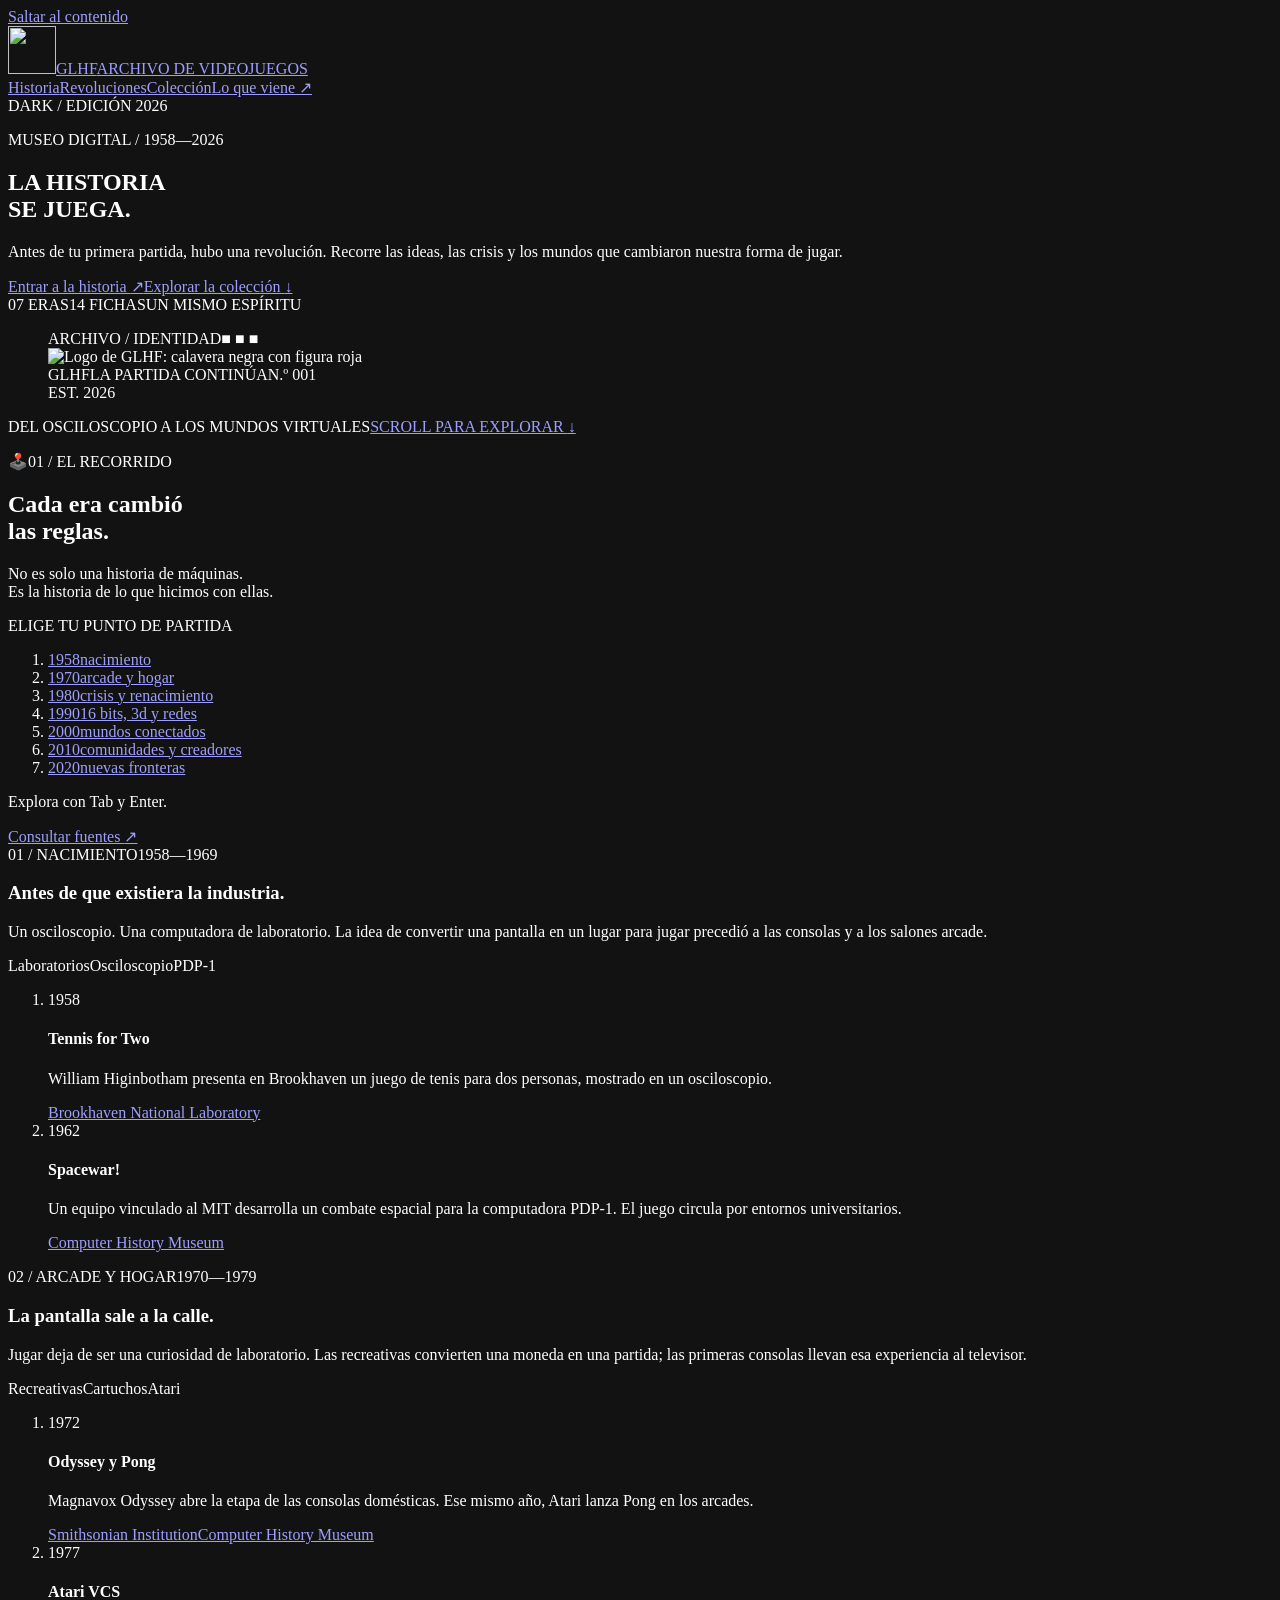
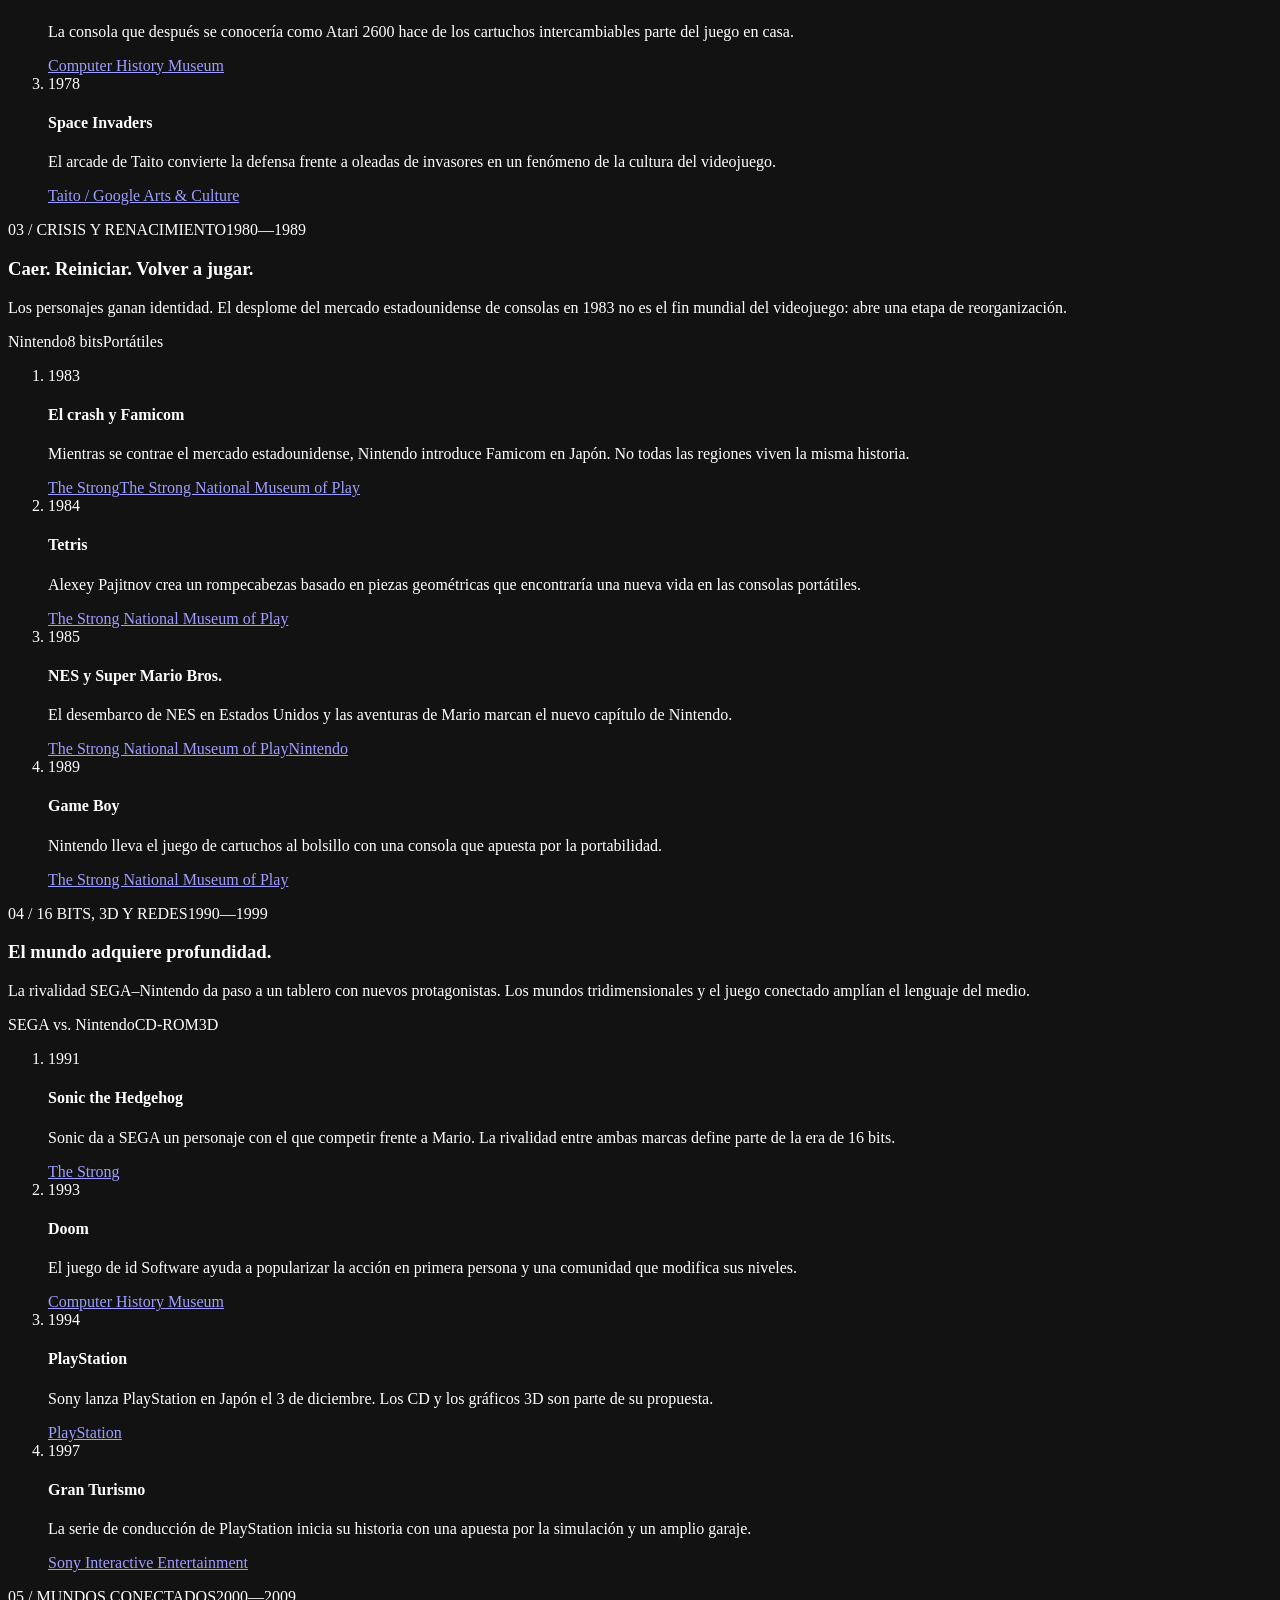
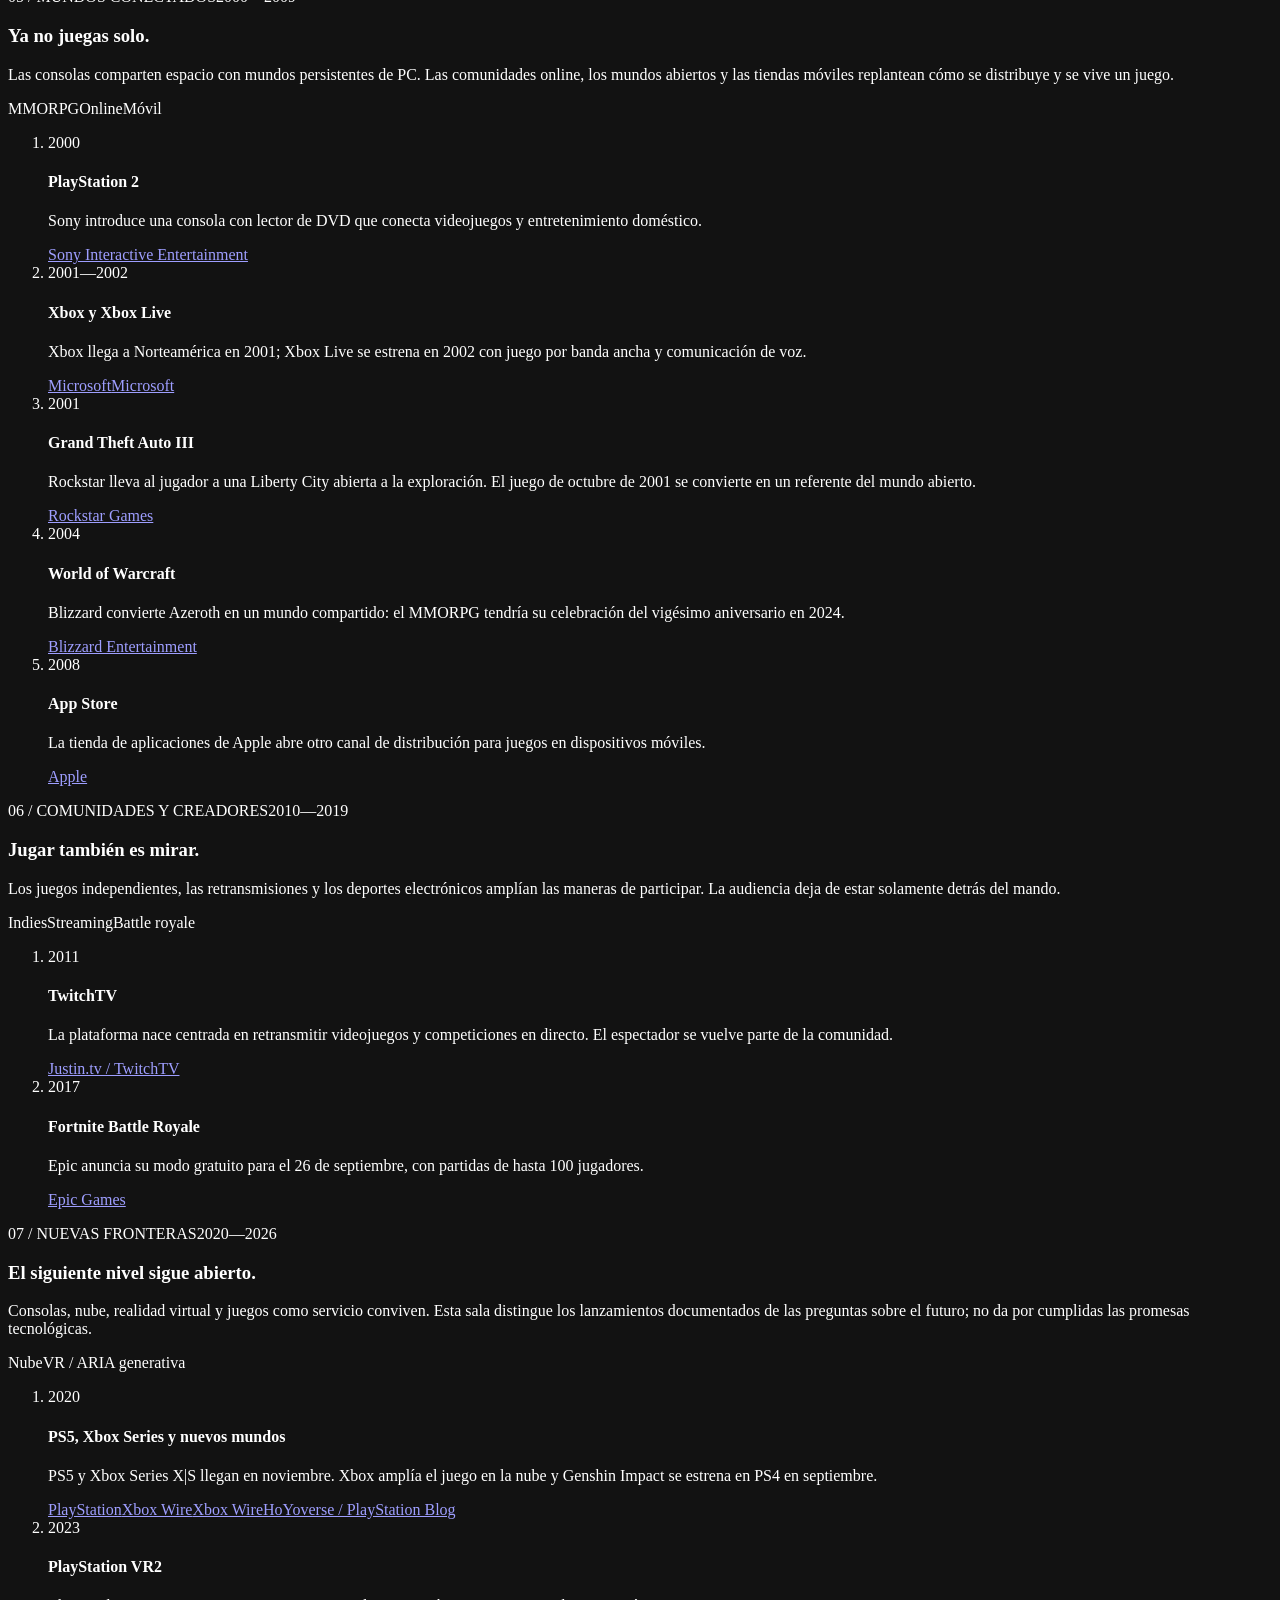
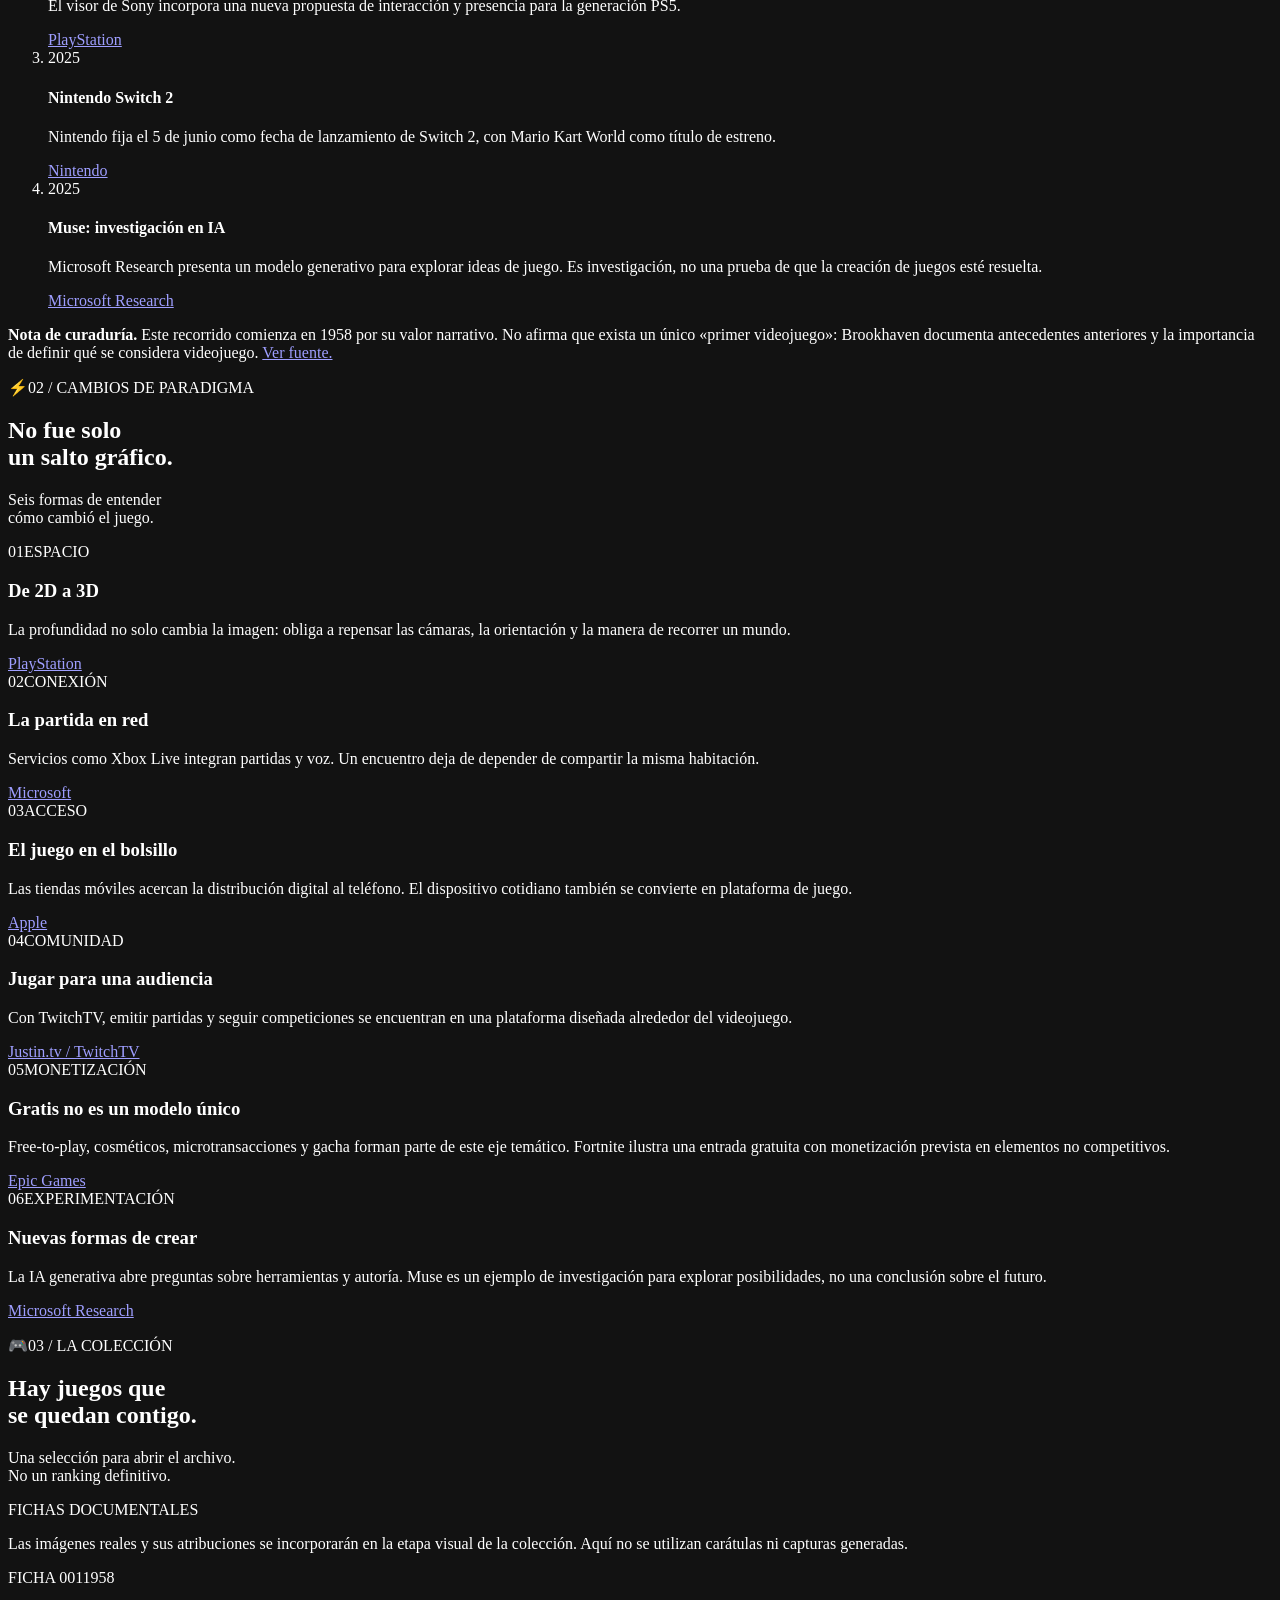
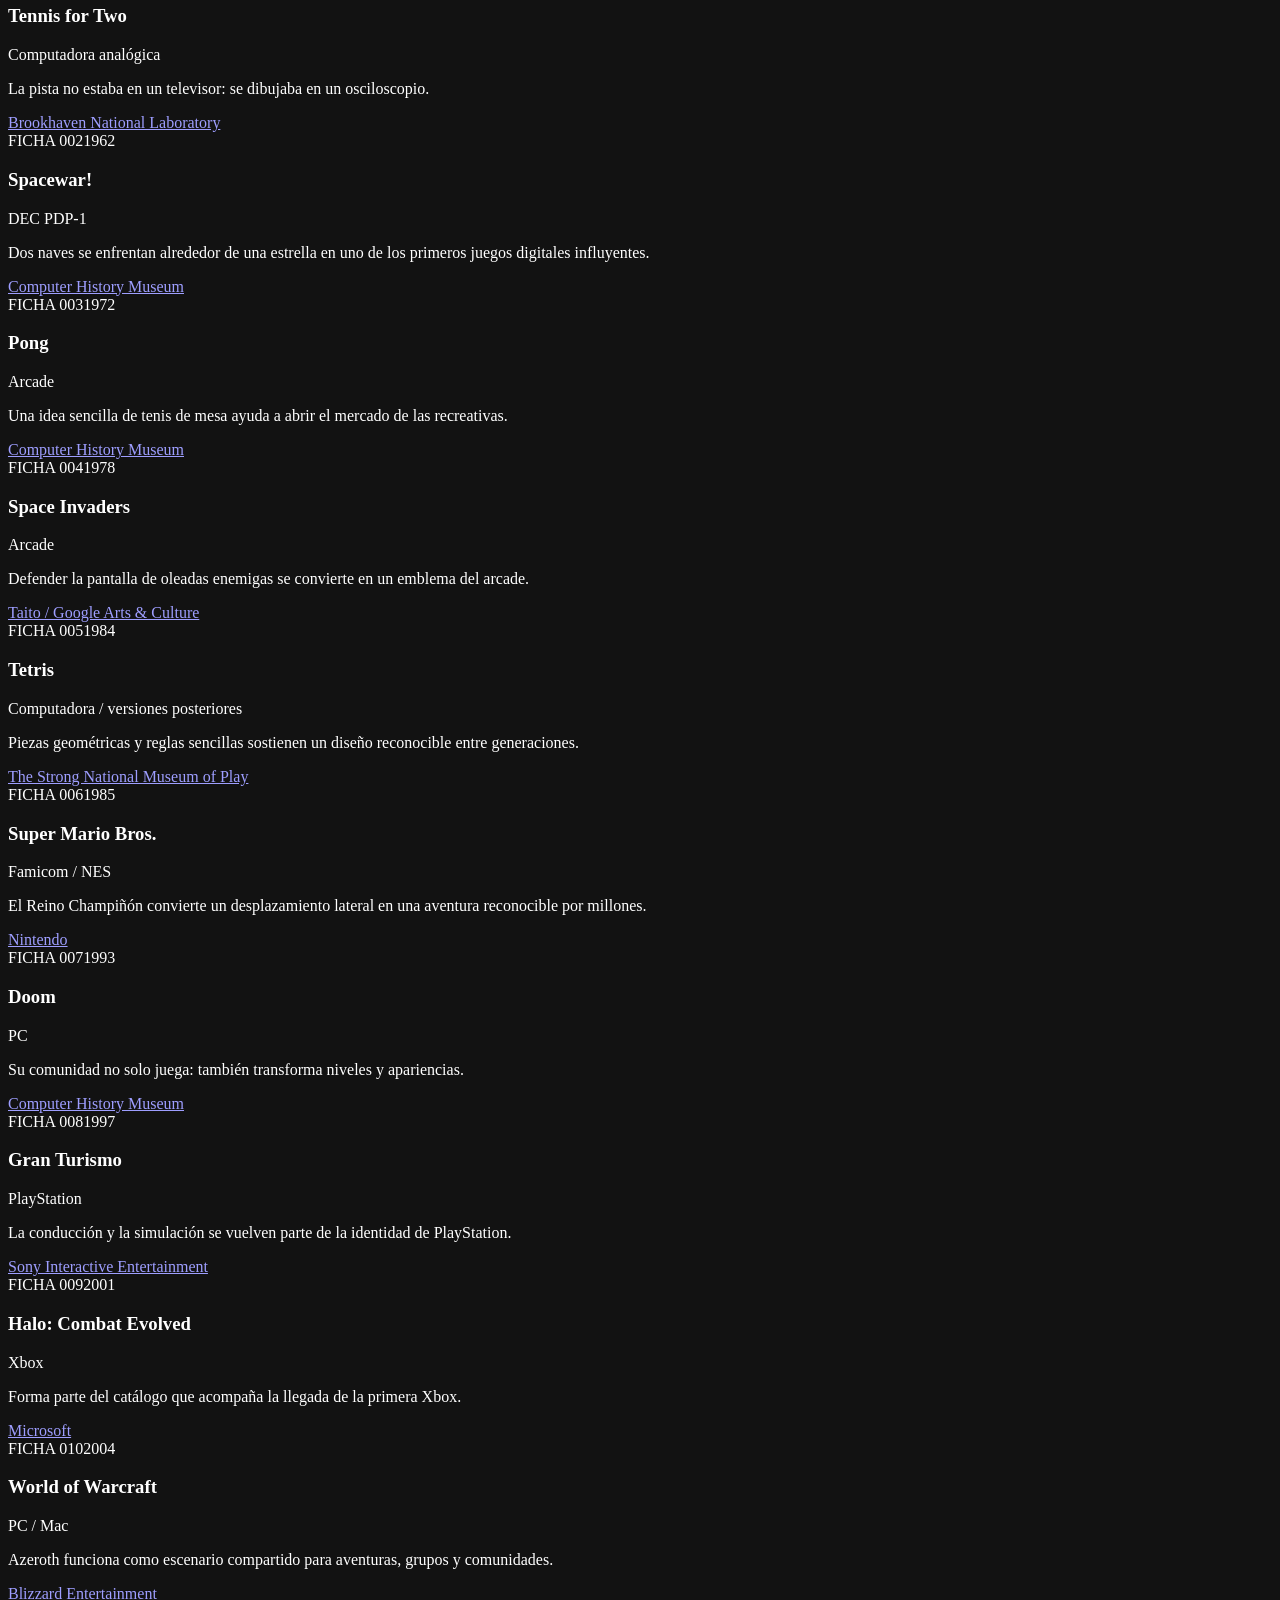
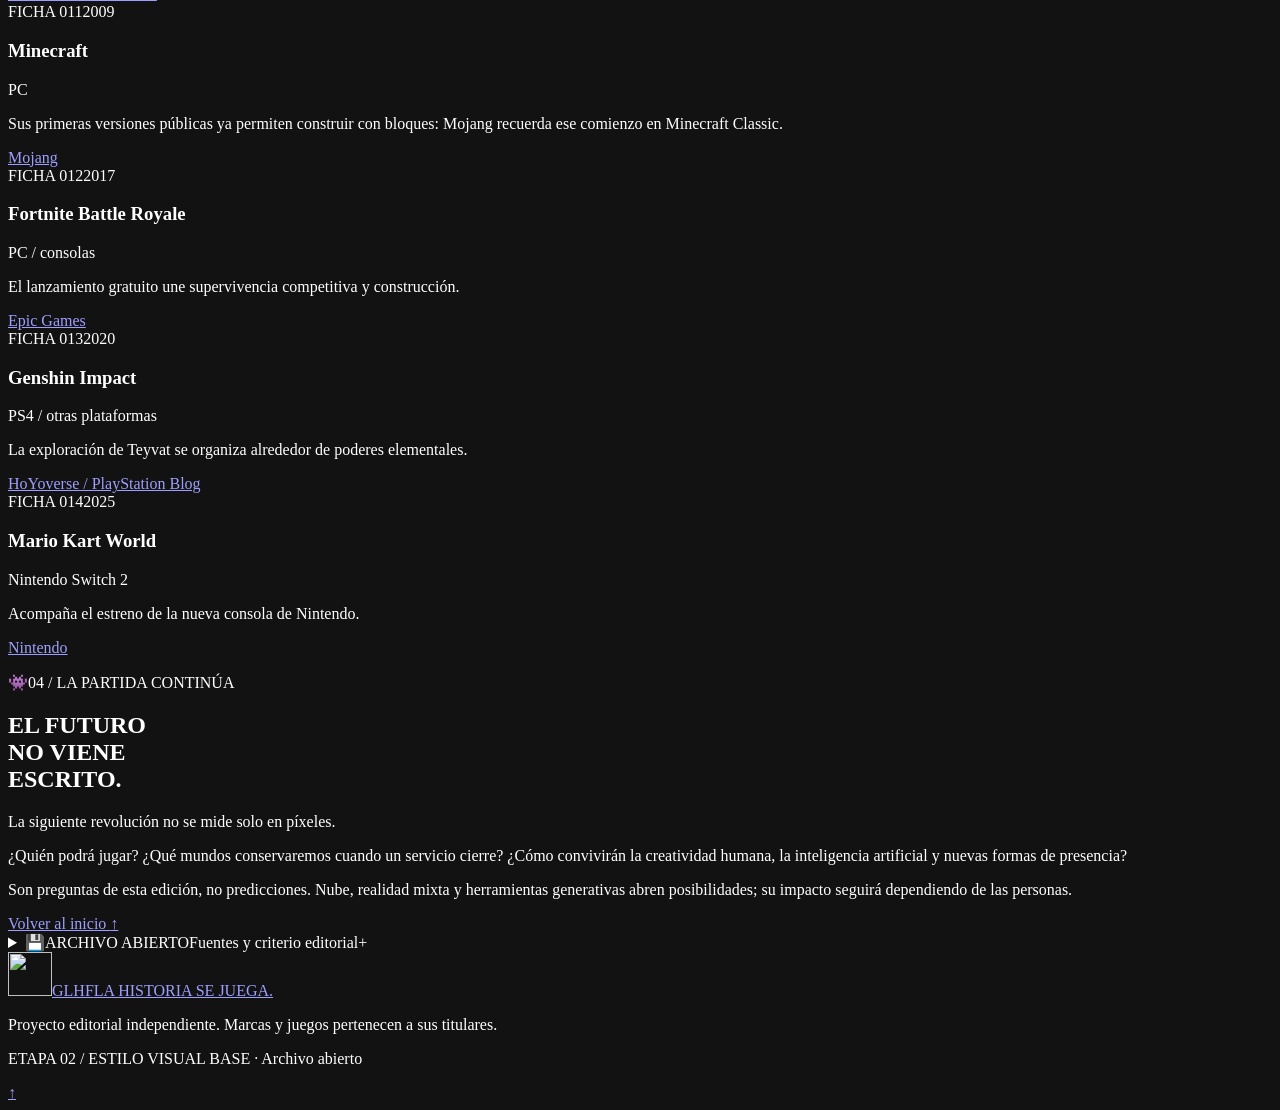
==== commit 9bee8900: "ui/ux" ====
--- a/index.html
+++ b/index.html
@@ -1,25 +1,26 @@
 <!DOCTYPE html>
-<html lang="es" data-engine="static">
+<html lang="es" data-engine="static" data-theme="dark">
 <head>
 <meta charset="utf-8" />
 <meta name="viewport" content="width=device-width, initial-scale=1" />
+<base href="./" />
 <title>GLHF — La historia se juega</title>
 <meta name="description" content="GLHF. Un museo digital sobre la historia de los videojuegos: del laboratorio a las nuevas fronteras del juego. Edición 2026." />
-<meta name="theme-color" content="#111113" />
+<meta name="theme-color" content="#07080c" />
 <meta name="color-scheme" content="dark" />
-<meta name="glhf-mode" content="preview" />
-<link rel="icon" type="image/png" href="wwwroot/assets/Logo_GgWp.png" />
-<link rel="apple-touch-icon" href="wwwroot/assets/Logo_GgWp.png" />
-<link rel="stylesheet" href="wwwroot/assets/css/site.css" />
-<script src="wwwroot/assets/js/site.js" defer></script>
-<script src="wwwroot/assets/js/bootstrap.js" defer></script>
+<meta name="glhf-mode" content="blazor" />
+<link rel="icon" type="image/png" href="assets/Logo_GgWp.png" />
+<link rel="apple-touch-icon" href="assets/Logo_GgWp.png" />
+<link rel="stylesheet" href="assets/css/site.css" />
+<script src="assets/js/site.js" defer></script>
+<script src="assets/js/bootstrap.js" defer></script>
 </head>
 <body>
 <a class="skip-link" href="#contenido">Saltar al contenido</a>
 <header class="site-header" id="inicio">
- <a class="brand" href="#inicio" aria-label="GLHF, inicio"><img src="wwwroot/assets/Logo_GgWp.png" width="48" height="48" alt="" /><span>GLHF<span class="brand-subtitle">ARCHIVO DE VIDEOJUEGOS</span></span></a>
+ <a class="brand" href="#inicio" aria-label="GLHF, inicio"><img src="assets/Logo_GgWp.png" width="48" height="48" alt="" /><span>GLHF<span class="brand-subtitle">ARCHIVO DE VIDEOJUEGOS</span></span></a>
  <nav class="main-nav" aria-label="Navegación principal"><a href="#historia">Historia</a><a href="#revoluciones">Revoluciones</a><a href="#coleccion">Colección</a><a href="#futuro">Lo que viene <span aria-hidden="true">↗</span></a></nav>
- <span class="edition">EDICIÓN 2026</span>
+ <span class="edition">DARK / EDICIÓN 2026</span>
 </header>
 <main id="contenido" tabindex="-1">
 <section class="hero" aria-labelledby="hero-title">
@@ -29,33 +30,33 @@
  <div class="hero-actions"><a class="button primary" href="#historia">Entrar a la historia <span aria-hidden="true">↗</span></a><a class="text-link" href="#coleccion">Explorar la colección <span aria-hidden="true">↓</span></a></div>
  <div class="hero-index"><span>07 ERAS</span><span>14 FICHAS</span><span>UN MISMO ESPÍRITU</span></div>
  </div>
- <figure class="hero-exhibit"><div class="exhibit-bar"><span>ARCHIVO / IDENTIDAD</span><span aria-hidden="true">■ ■ ■</span></div><div class="logo-mat"><img src="wwwroot/assets/Logo_GgWp.png" alt="Logo de GLHF: calavera negra con figura roja" width="800" height="800" fetchpriority="high" /></div><figcaption><span>GLHF<span class="muted">LA PARTIDA CONTINÚA</span></span><span class="exhibit-code">N.º 001<br />EST. 2026</span></figcaption></figure>
+ <figure class="hero-exhibit"><div class="exhibit-bar"><span>ARCHIVO / IDENTIDAD</span><span aria-hidden="true">■ ■ ■</span></div><div class="logo-mat"><img src="assets/Logo_GgWp.png" alt="Logo de GLHF: calavera negra con figura roja" width="800" height="800" fetchpriority="high" /></div><figcaption><span>GLHF<span class="muted">LA PARTIDA CONTINÚA</span></span><span class="exhibit-code">N.º 001<br />EST. 2026</span></figcaption></figure>
  <div class="hero-bottom"><span>DEL OSCILOSCOPIO A LOS MUNDOS VIRTUALES</span><a href="#historia" aria-label="Bajar a la historia">SCROLL PARA EXPLORAR <span aria-hidden="true">↓</span></a></div>
 </section>
 <section class="history-section section-wrap" id="historia" aria-labelledby="history-title">
- <div class="section-heading"><div><p class="eyebrow">01 / EL RECORRIDO</p><h2 id="history-title">Cada era cambió<br />las reglas.</h2></div><p>No es solo una historia de máquinas.<br />Es la historia de lo que hicimos con ellas.</p></div>
+ <div class="section-heading"><div><p class="eyebrow"><span class="section-icon" aria-hidden="true">🕹️</span>01 / EL RECORRIDO</p><h2 id="history-title">Cada era cambió<br />las reglas.</h2></div><p>No es solo una historia de máquinas.<br />Es la historia de lo que hicimos con ellas.</p></div>
  <div class="history-layout"><aside class="timeline-sidebar" aria-label="Guía del recorrido"><div id="era-controls"><nav class="era-navigation" aria-label="Elegir una era"><p class="eyebrow">ELIGE TU PUNTO DE PARTIDA</p><ol><li><a class="era-link" href="#era-1958" data-era-link="era-1958"><span class="nav-dot" aria-hidden="true"></span><span>1958</span><span class="nav-era-name">nacimiento</span></a></li><li><a class="era-link" href="#era-1970" data-era-link="era-1970"><span class="nav-dot" aria-hidden="true"></span><span>1970</span><span class="nav-era-name">arcade y hogar</span></a></li><li><a class="era-link" href="#era-1980" data-era-link="era-1980"><span class="nav-dot" aria-hidden="true"></span><span>1980</span><span class="nav-era-name">crisis y renacimiento</span></a></li><li><a class="era-link" href="#era-1990" data-era-link="era-1990"><span class="nav-dot" aria-hidden="true"></span><span>1990</span><span class="nav-era-name">16 bits, 3d y redes</span></a></li><li><a class="era-link" href="#era-2000" data-era-link="era-2000"><span class="nav-dot" aria-hidden="true"></span><span>2000</span><span class="nav-era-name">mundos conectados</span></a></li><li><a class="era-link" href="#era-2010" data-era-link="era-2010"><span class="nav-dot" aria-hidden="true"></span><span>2010</span><span class="nav-era-name">comunidades y creadores</span></a></li><li><a class="era-link" href="#era-2020" data-era-link="era-2020"><span class="nav-dot" aria-hidden="true"></span><span>2020</span><span class="nav-era-name">nuevas fronteras</span></a></li></ol><p class="navigation-note">Explora con Tab y Enter.</p></nav></div><a class="source-shortcut" href="#fuentes">Consultar fuentes <span aria-hidden="true">↗</span></a></aside><div class="era-list"><article class="era" id="era-1958" aria-labelledby="era-1958-title" data-era="era-1958">
 <div class="era-stamp"><span class="eyebrow">01 / NACIMIENTO</span><span class="era-period">1958—1969</span></div>
-<div class="era-body"><h3 id="era-1958-title" tabindex="-1">Antes de que existiera la industria.</h3><p class="era-description">Un osciloscopio. Una computadora de laboratorio. La idea de convertir una pantalla en un lugar para jugar precedi&#243; a las consolas y a los salones arcade.</p><div class="tags"><span>Laboratorios</span><span>Osciloscopio</span><span>PDP-1</span></div><ol class="milestones"><li class="milestone"><span class="milestone-year">1958</span><div><h4>Tennis for Two</h4><p>William Higinbotham presenta en Brookhaven un juego de tenis para dos personas, mostrado en un osciloscopio.</p><div class="refs"><a href="#source-bnl">Brookhaven National Laboratory</a></div></div></li><li class="milestone"><span class="milestone-year">1962</span><div><h4>Spacewar!</h4><p>Un equipo vinculado al MIT desarrolla un combate espacial para la computadora PDP-1. El juego circula por entornos universitarios.</p><div class="refs"><a href="#source-chm">Computer History Museum</a></div></div></li></ol></div></article><article class="era" id="era-1970" aria-labelledby="era-1970-title" data-era="era-1970">
+<div class="era-body"><h3 id="era-1958-title" tabindex="-1">Antes de que existiera la industria.</h3><p class="era-description">Un osciloscopio. Una computadora de laboratorio. La idea de convertir una pantalla en un lugar para jugar precedió a las consolas y a los salones arcade.</p><div class="tags"><span>Laboratorios</span><span>Osciloscopio</span><span>PDP-1</span></div><ol class="milestones"><li class="milestone"><span class="milestone-year">1958</span><div><h4>Tennis for Two</h4><p>William Higinbotham presenta en Brookhaven un juego de tenis para dos personas, mostrado en un osciloscopio.</p><div class="refs"><a href="#source-bnl">Brookhaven National Laboratory</a></div></div></li><li class="milestone"><span class="milestone-year">1962</span><div><h4>Spacewar!</h4><p>Un equipo vinculado al MIT desarrolla un combate espacial para la computadora PDP-1. El juego circula por entornos universitarios.</p><div class="refs"><a href="#source-chm">Computer History Museum</a></div></div></li></ol></div></article><article class="era" id="era-1970" aria-labelledby="era-1970-title" data-era="era-1970">
 <div class="era-stamp"><span class="eyebrow">02 / ARCADE Y HOGAR</span><span class="era-period">1970—1979</span></div>
-<div class="era-body"><h3 id="era-1970-title" tabindex="-1">La pantalla sale a la calle.</h3><p class="era-description">Jugar deja de ser una curiosidad de laboratorio. Las recreativas convierten una moneda en una partida; las primeras consolas llevan esa experiencia al televisor.</p><div class="tags"><span>Recreativas</span><span>Cartuchos</span><span>Atari</span></div><ol class="milestones"><li class="milestone"><span class="milestone-year">1972</span><div><h4>Odyssey y Pong</h4><p>Magnavox Odyssey abre la etapa de las consolas dom&#233;sticas. Ese mismo a&#241;o, Atari lanza Pong en los arcades.</p><div class="refs"><a href="#source-odyssey">Smithsonian Institution</a><a href="#source-pong">Computer History Museum</a></div></div></li><li class="milestone"><span class="milestone-year">1977</span><div><h4>Atari VCS</h4><p>La consola que despu&#233;s se conocer&#237;a como Atari 2600 hace de los cartuchos intercambiables parte del juego en casa.</p><div class="refs"><a href="#source-chm">Computer History Museum</a></div></div></li><li class="milestone"><span class="milestone-year">1978</span><div><h4>Space Invaders</h4><p>El arcade de Taito convierte la defensa frente a oleadas de invasores en un fen&#243;meno de la cultura del videojuego.</p><div class="refs"><a href="#source-invaders">Taito / Google Arts &amp; Culture</a></div></div></li></ol></div></article><article class="era" id="era-1980" aria-labelledby="era-1980-title" data-era="era-1980">
+<div class="era-body"><h3 id="era-1970-title" tabindex="-1">La pantalla sale a la calle.</h3><p class="era-description">Jugar deja de ser una curiosidad de laboratorio. Las recreativas convierten una moneda en una partida; las primeras consolas llevan esa experiencia al televisor.</p><div class="tags"><span>Recreativas</span><span>Cartuchos</span><span>Atari</span></div><ol class="milestones"><li class="milestone"><span class="milestone-year">1972</span><div><h4>Odyssey y Pong</h4><p>Magnavox Odyssey abre la etapa de las consolas domésticas. Ese mismo año, Atari lanza Pong en los arcades.</p><div class="refs"><a href="#source-odyssey">Smithsonian Institution</a><a href="#source-pong">Computer History Museum</a></div></div></li><li class="milestone"><span class="milestone-year">1977</span><div><h4>Atari VCS</h4><p>La consola que después se conocería como Atari 2600 hace de los cartuchos intercambiables parte del juego en casa.</p><div class="refs"><a href="#source-chm">Computer History Museum</a></div></div></li><li class="milestone"><span class="milestone-year">1978</span><div><h4>Space Invaders</h4><p>El arcade de Taito convierte la defensa frente a oleadas de invasores en un fenómeno de la cultura del videojuego.</p><div class="refs"><a href="#source-invaders">Taito / Google Arts &amp; Culture</a></div></div></li></ol></div></article><article class="era" id="era-1980" aria-labelledby="era-1980-title" data-era="era-1980">
 <div class="era-stamp"><span class="eyebrow">03 / CRISIS Y RENACIMIENTO</span><span class="era-period">1980—1989</span></div>
-<div class="era-body"><h3 id="era-1980-title" tabindex="-1">Caer. Reiniciar. Volver a jugar.</h3><p class="era-description">Los personajes ganan identidad. El desplome del mercado estadounidense de consolas en 1983 no es el fin mundial del videojuego: abre una etapa de reorganizaci&#243;n.</p><div class="tags"><span>Nintendo</span><span>8 bits</span><span>Port&#225;tiles</span></div><ol class="milestones"><li class="milestone"><span class="milestone-year">1983</span><div><h4>El crash y Famicom</h4><p>Mientras se contrae el mercado estadounidense, Nintendo introduce Famicom en Jap&#243;n. No todas las regiones viven la misma historia.</p><div class="refs"><a href="#source-crash">The Strong</a><a href="#source-strong">The Strong National Museum of Play</a></div></div></li><li class="milestone"><span class="milestone-year">1984</span><div><h4>Tetris</h4><p>Alexey Pajitnov crea un rompecabezas basado en piezas geom&#233;tricas que encontrar&#237;a una nueva vida en las consolas port&#225;tiles.</p><div class="refs"><a href="#source-strong">The Strong National Museum of Play</a></div></div></li><li class="milestone"><span class="milestone-year">1985</span><div><h4>NES y Super Mario Bros.</h4><p>El desembarco de NES en Estados Unidos y las aventuras de Mario marcan el nuevo cap&#237;tulo de Nintendo.</p><div class="refs"><a href="#source-strong">The Strong National Museum of Play</a><a href="#source-mario">Nintendo</a></div></div></li><li class="milestone"><span class="milestone-year">1989</span><div><h4>Game Boy</h4><p>Nintendo lleva el juego de cartuchos al bolsillo con una consola que apuesta por la portabilidad.</p><div class="refs"><a href="#source-strong">The Strong National Museum of Play</a></div></div></li></ol></div></article><article class="era" id="era-1990" aria-labelledby="era-1990-title" data-era="era-1990">
+<div class="era-body"><h3 id="era-1980-title" tabindex="-1">Caer. Reiniciar. Volver a jugar.</h3><p class="era-description">Los personajes ganan identidad. El desplome del mercado estadounidense de consolas en 1983 no es el fin mundial del videojuego: abre una etapa de reorganización.</p><div class="tags"><span>Nintendo</span><span>8 bits</span><span>Portátiles</span></div><ol class="milestones"><li class="milestone"><span class="milestone-year">1983</span><div><h4>El crash y Famicom</h4><p>Mientras se contrae el mercado estadounidense, Nintendo introduce Famicom en Japón. No todas las regiones viven la misma historia.</p><div class="refs"><a href="#source-crash">The Strong</a><a href="#source-strong">The Strong National Museum of Play</a></div></div></li><li class="milestone"><span class="milestone-year">1984</span><div><h4>Tetris</h4><p>Alexey Pajitnov crea un rompecabezas basado en piezas geométricas que encontraría una nueva vida en las consolas portátiles.</p><div class="refs"><a href="#source-strong">The Strong National Museum of Play</a></div></div></li><li class="milestone"><span class="milestone-year">1985</span><div><h4>NES y Super Mario Bros.</h4><p>El desembarco de NES en Estados Unidos y las aventuras de Mario marcan el nuevo capítulo de Nintendo.</p><div class="refs"><a href="#source-strong">The Strong National Museum of Play</a><a href="#source-mario">Nintendo</a></div></div></li><li class="milestone"><span class="milestone-year">1989</span><div><h4>Game Boy</h4><p>Nintendo lleva el juego de cartuchos al bolsillo con una consola que apuesta por la portabilidad.</p><div class="refs"><a href="#source-strong">The Strong National Museum of Play</a></div></div></li></ol></div></article><article class="era" id="era-1990" aria-labelledby="era-1990-title" data-era="era-1990">
 <div class="era-stamp"><span class="eyebrow">04 / 16 BITS, 3D Y REDES</span><span class="era-period">1990—1999</span></div>
-<div class="era-body"><h3 id="era-1990-title" tabindex="-1">El mundo adquiere profundidad.</h3><p class="era-description">La rivalidad SEGA–Nintendo da paso a un tablero con nuevos protagonistas. Los mundos tridimensionales y el juego conectado ampl&#237;an el lenguaje del medio.</p><div class="tags"><span>SEGA vs. Nintendo</span><span>CD-ROM</span><span>3D</span></div><ol class="milestones"><li class="milestone"><span class="milestone-year">1991</span><div><h4>Sonic the Hedgehog</h4><p>Sonic da a SEGA un personaje con el que competir frente a Mario. La rivalidad entre ambas marcas define parte de la era de 16 bits.</p><div class="refs"><a href="#source-sonic">The Strong</a></div></div></li><li class="milestone"><span class="milestone-year">1993</span><div><h4>Doom</h4><p>El juego de id Software ayuda a popularizar la acci&#243;n en primera persona y una comunidad que modifica sus niveles.</p><div class="refs"><a href="#source-chm">Computer History Museum</a></div></div></li><li class="milestone"><span class="milestone-year">1994</span><div><h4>PlayStation</h4><p>Sony lanza PlayStation en Jap&#243;n el 3 de diciembre. Los CD y los gr&#225;ficos 3D son parte de su propuesta.</p><div class="refs"><a href="#source-ps1">PlayStation</a></div></div></li><li class="milestone"><span class="milestone-year">1997</span><div><h4>Gran Turismo</h4><p>La serie de conducci&#243;n de PlayStation inicia su historia con una apuesta por la simulaci&#243;n y un amplio garaje.</p><div class="refs"><a href="#source-sie">Sony Interactive Entertainment</a></div></div></li></ol></div></article><article class="era" id="era-2000" aria-labelledby="era-2000-title" data-era="era-2000">
+<div class="era-body"><h3 id="era-1990-title" tabindex="-1">El mundo adquiere profundidad.</h3><p class="era-description">La rivalidad SEGA–Nintendo da paso a un tablero con nuevos protagonistas. Los mundos tridimensionales y el juego conectado amplían el lenguaje del medio.</p><div class="tags"><span>SEGA vs. Nintendo</span><span>CD-ROM</span><span>3D</span></div><ol class="milestones"><li class="milestone"><span class="milestone-year">1991</span><div><h4>Sonic the Hedgehog</h4><p>Sonic da a SEGA un personaje con el que competir frente a Mario. La rivalidad entre ambas marcas define parte de la era de 16 bits.</p><div class="refs"><a href="#source-sonic">The Strong</a></div></div></li><li class="milestone"><span class="milestone-year">1993</span><div><h4>Doom</h4><p>El juego de id Software ayuda a popularizar la acción en primera persona y una comunidad que modifica sus niveles.</p><div class="refs"><a href="#source-chm">Computer History Museum</a></div></div></li><li class="milestone"><span class="milestone-year">1994</span><div><h4>PlayStation</h4><p>Sony lanza PlayStation en Japón el 3 de diciembre. Los CD y los gráficos 3D son parte de su propuesta.</p><div class="refs"><a href="#source-ps1">PlayStation</a></div></div></li><li class="milestone"><span class="milestone-year">1997</span><div><h4>Gran Turismo</h4><p>La serie de conducción de PlayStation inicia su historia con una apuesta por la simulación y un amplio garaje.</p><div class="refs"><a href="#source-sie">Sony Interactive Entertainment</a></div></div></li></ol></div></article><article class="era" id="era-2000" aria-labelledby="era-2000-title" data-era="era-2000">
 <div class="era-stamp"><span class="eyebrow">05 / MUNDOS CONECTADOS</span><span class="era-period">2000—2009</span></div>
-<div class="era-body"><h3 id="era-2000-title" tabindex="-1">Ya no juegas solo.</h3><p class="era-description">Las consolas comparten espacio con mundos persistentes de PC. Las comunidades online, los mundos abiertos y las tiendas m&#243;viles replantean c&#243;mo se distribuye y se vive un juego.</p><div class="tags"><span>MMORPG</span><span>Online</span><span>M&#243;vil</span></div><ol class="milestones"><li class="milestone"><span class="milestone-year">2000</span><div><h4>PlayStation 2</h4><p>Sony introduce una consola con lector de DVD que conecta videojuegos y entretenimiento dom&#233;stico.</p><div class="refs"><a href="#source-sie">Sony Interactive Entertainment</a></div></div></li><li class="milestone"><span class="milestone-year">2001—2002</span><div><h4>Xbox y Xbox Live</h4><p>Xbox llega a Norteam&#233;rica en 2001; Xbox Live se estrena en 2002 con juego por banda ancha y comunicaci&#243;n de voz.</p><div class="refs"><a href="#source-xbox">Microsoft</a><a href="#source-live">Microsoft</a></div></div></li><li class="milestone"><span class="milestone-year">2001</span><div><h4>Grand Theft Auto III</h4><p>Rockstar lleva al jugador a una Liberty City abierta a la exploraci&#243;n. El juego de octubre de 2001 se convierte en un referente del mundo abierto.</p><div class="refs"><a href="#source-gta3">Rockstar Games</a></div></div></li><li class="milestone"><span class="milestone-year">2004</span><div><h4>World of Warcraft</h4><p>Blizzard convierte Azeroth en un mundo compartido: el MMORPG tendr&#237;a su celebraci&#243;n del vig&#233;simo aniversario en 2024.</p><div class="refs"><a href="#source-wow">Blizzard Entertainment</a></div></div></li><li class="milestone"><span class="milestone-year">2008</span><div><h4>App Store</h4><p>La tienda de aplicaciones de Apple abre otro canal de distribuci&#243;n para juegos en dispositivos m&#243;viles.</p><div class="refs"><a href="#source-apple">Apple</a></div></div></li></ol></div></article><article class="era" id="era-2010" aria-labelledby="era-2010-title" data-era="era-2010">
+<div class="era-body"><h3 id="era-2000-title" tabindex="-1">Ya no juegas solo.</h3><p class="era-description">Las consolas comparten espacio con mundos persistentes de PC. Las comunidades online, los mundos abiertos y las tiendas móviles replantean cómo se distribuye y se vive un juego.</p><div class="tags"><span>MMORPG</span><span>Online</span><span>Móvil</span></div><ol class="milestones"><li class="milestone"><span class="milestone-year">2000</span><div><h4>PlayStation 2</h4><p>Sony introduce una consola con lector de DVD que conecta videojuegos y entretenimiento doméstico.</p><div class="refs"><a href="#source-sie">Sony Interactive Entertainment</a></div></div></li><li class="milestone"><span class="milestone-year">2001—2002</span><div><h4>Xbox y Xbox Live</h4><p>Xbox llega a Norteamérica en 2001; Xbox Live se estrena en 2002 con juego por banda ancha y comunicación de voz.</p><div class="refs"><a href="#source-xbox">Microsoft</a><a href="#source-live">Microsoft</a></div></div></li><li class="milestone"><span class="milestone-year">2001</span><div><h4>Grand Theft Auto III</h4><p>Rockstar lleva al jugador a una Liberty City abierta a la exploración. El juego de octubre de 2001 se convierte en un referente del mundo abierto.</p><div class="refs"><a href="#source-gta3">Rockstar Games</a></div></div></li><li class="milestone"><span class="milestone-year">2004</span><div><h4>World of Warcraft</h4><p>Blizzard convierte Azeroth en un mundo compartido: el MMORPG tendría su celebración del vigésimo aniversario en 2024.</p><div class="refs"><a href="#source-wow">Blizzard Entertainment</a></div></div></li><li class="milestone"><span class="milestone-year">2008</span><div><h4>App Store</h4><p>La tienda de aplicaciones de Apple abre otro canal de distribución para juegos en dispositivos móviles.</p><div class="refs"><a href="#source-apple">Apple</a></div></div></li></ol></div></article><article class="era" id="era-2010" aria-labelledby="era-2010-title" data-era="era-2010">
 <div class="era-stamp"><span class="eyebrow">06 / COMUNIDADES Y CREADORES</span><span class="era-period">2010—2019</span></div>
-<div class="era-body"><h3 id="era-2010-title" tabindex="-1">Jugar tambi&#233;n es mirar.</h3><p class="era-description">Los juegos independientes, las retransmisiones y los deportes electr&#243;nicos ampl&#237;an las maneras de participar. La audiencia deja de estar solamente detr&#225;s del mando.</p><div class="tags"><span>Indies</span><span>Streaming</span><span>Battle royale</span></div><ol class="milestones"><li class="milestone"><span class="milestone-year">2011</span><div><h4>TwitchTV</h4><p>La plataforma nace centrada en retransmitir videojuegos y competiciones en directo. El espectador se vuelve parte de la comunidad.</p><div class="refs"><a href="#source-twitch">Justin.tv / TwitchTV</a></div></div></li><li class="milestone"><span class="milestone-year">2017</span><div><h4>Fortnite Battle Royale</h4><p>Epic anuncia su modo gratuito para el 26 de septiembre, con partidas de hasta 100 jugadores.</p><div class="refs"><a href="#source-fortnite">Epic Games</a></div></div></li></ol></div></article><article class="era" id="era-2020" aria-labelledby="era-2020-title" data-era="era-2020">
+<div class="era-body"><h3 id="era-2010-title" tabindex="-1">Jugar también es mirar.</h3><p class="era-description">Los juegos independientes, las retransmisiones y los deportes electrónicos amplían las maneras de participar. La audiencia deja de estar solamente detrás del mando.</p><div class="tags"><span>Indies</span><span>Streaming</span><span>Battle royale</span></div><ol class="milestones"><li class="milestone"><span class="milestone-year">2011</span><div><h4>TwitchTV</h4><p>La plataforma nace centrada en retransmitir videojuegos y competiciones en directo. El espectador se vuelve parte de la comunidad.</p><div class="refs"><a href="#source-twitch">Justin.tv / TwitchTV</a></div></div></li><li class="milestone"><span class="milestone-year">2017</span><div><h4>Fortnite Battle Royale</h4><p>Epic anuncia su modo gratuito para el 26 de septiembre, con partidas de hasta 100 jugadores.</p><div class="refs"><a href="#source-fortnite">Epic Games</a></div></div></li></ol></div></article><article class="era" id="era-2020" aria-labelledby="era-2020-title" data-era="era-2020">
 <div class="era-stamp"><span class="eyebrow">07 / NUEVAS FRONTERAS</span><span class="era-period">2020—2026</span></div>
-<div class="era-body"><h3 id="era-2020-title" tabindex="-1">El siguiente nivel sigue abierto.</h3><p class="era-description">Consolas, nube, realidad virtual y juegos como servicio conviven. Esta sala distingue los lanzamientos documentados de las preguntas sobre el futuro; no da por cumplidas las promesas tecnol&#243;gicas.</p><div class="tags"><span>Nube</span><span>VR / AR</span><span>IA generativa</span></div><ol class="milestones"><li class="milestone"><span class="milestone-year">2020</span><div><h4>PS5, Xbox Series y nuevos mundos</h4><p>PS5 y Xbox Series X|S llegan en noviembre. Xbox ampl&#237;a el juego en la nube y Genshin Impact se estrena en PS4 en septiembre.</p><div class="refs"><a href="#source-ps5">PlayStation</a><a href="#source-series">Xbox Wire</a><a href="#source-cloud">Xbox Wire</a><a href="#source-genshin">HoYoverse / PlayStation Blog</a></div></div></li><li class="milestone"><span class="milestone-year">2023</span><div><h4>PlayStation VR2</h4><p>El visor de Sony incorpora una nueva propuesta de interacci&#243;n y presencia para la generaci&#243;n PS5.</p><div class="refs"><a href="#source-ps5">PlayStation</a></div></div></li><li class="milestone"><span class="milestone-year">2025</span><div><h4>Nintendo Switch 2</h4><p>Nintendo fija el 5 de junio como fecha de lanzamiento de Switch 2, con Mario Kart World como t&#237;tulo de estreno.</p><div class="refs"><a href="#source-switch2">Nintendo</a></div></div></li><li class="milestone"><span class="milestone-year">2025</span><div><h4>Muse: investigaci&#243;n en IA</h4><p>Microsoft Research presenta un modelo generativo para explorar ideas de juego. Es investigaci&#243;n, no una prueba de que la creaci&#243;n de juegos est&#233; resuelta.</p><div class="refs"><a href="#source-muse">Microsoft Research</a></div></div></li></ol></div></article></div></div>
+<div class="era-body"><h3 id="era-2020-title" tabindex="-1">El siguiente nivel sigue abierto.</h3><p class="era-description">Consolas, nube, realidad virtual y juegos como servicio conviven. Esta sala distingue los lanzamientos documentados de las preguntas sobre el futuro; no da por cumplidas las promesas tecnológicas.</p><div class="tags"><span>Nube</span><span>VR / AR</span><span>IA generativa</span></div><ol class="milestones"><li class="milestone"><span class="milestone-year">2020</span><div><h4>PS5, Xbox Series y nuevos mundos</h4><p>PS5 y Xbox Series X|S llegan en noviembre. Xbox amplía el juego en la nube y Genshin Impact se estrena en PS4 en septiembre.</p><div class="refs"><a href="#source-ps5">PlayStation</a><a href="#source-series">Xbox Wire</a><a href="#source-cloud">Xbox Wire</a><a href="#source-genshin">HoYoverse / PlayStation Blog</a></div></div></li><li class="milestone"><span class="milestone-year">2023</span><div><h4>PlayStation VR2</h4><p>El visor de Sony incorpora una nueva propuesta de interacción y presencia para la generación PS5.</p><div class="refs"><a href="#source-ps5">PlayStation</a></div></div></li><li class="milestone"><span class="milestone-year">2025</span><div><h4>Nintendo Switch 2</h4><p>Nintendo fija el 5 de junio como fecha de lanzamiento de Switch 2, con Mario Kart World como título de estreno.</p><div class="refs"><a href="#source-switch2">Nintendo</a></div></div></li><li class="milestone"><span class="milestone-year">2025</span><div><h4>Muse: investigación en IA</h4><p>Microsoft Research presenta un modelo generativo para explorar ideas de juego. Es investigación, no una prueba de que la creación de juegos esté resuelta.</p><div class="refs"><a href="#source-muse">Microsoft Research</a></div></div></li></ol></div></article></div></div>
  <p class="editorial-note"><strong>Nota de curaduría.</strong> Este recorrido comienza en 1958 por su valor narrativo. No afirma que exista un único «primer videojuego»: Brookhaven documenta antecedentes anteriores y la importancia de definir qué se considera videojuego. <a href="#source-bnl">Ver fuente.</a></p>
 </section>
-<section class="revolutions-section section-wrap" id="revoluciones" aria-labelledby="revolutions-title"><div class="section-heading"><div><p class="eyebrow">02 / CAMBIOS DE PARADIGMA</p><h2 id="revolutions-title">No fue solo<br />un salto gráfico.</h2></div><p>Seis formas de entender<br />cómo cambió el juego.</p></div><div class="revolution-grid"><article class="revolution"><span class="revolution-number" aria-hidden="true">01</span><span class="eyebrow">ESPACIO</span><h3>De 2D a 3D</h3><p>La profundidad no solo cambia la imagen: obliga a repensar las c&#225;maras, la orientaci&#243;n y la manera de recorrer un mundo.</p><div class="refs"><a href="#source-ps1">PlayStation</a></div></article><article class="revolution"><span class="revolution-number" aria-hidden="true">02</span><span class="eyebrow">CONEXI&#211;N</span><h3>La partida en red</h3><p>Servicios como Xbox Live integran partidas y voz. Un encuentro deja de depender de compartir la misma habitaci&#243;n.</p><div class="refs"><a href="#source-live">Microsoft</a></div></article><article class="revolution"><span class="revolution-number" aria-hidden="true">03</span><span class="eyebrow">ACCESO</span><h3>El juego en el bolsillo</h3><p>Las tiendas m&#243;viles acercan la distribuci&#243;n digital al tel&#233;fono. El dispositivo cotidiano tambi&#233;n se convierte en plataforma de juego.</p><div class="refs"><a href="#source-apple">Apple</a></div></article><article class="revolution"><span class="revolution-number" aria-hidden="true">04</span><span class="eyebrow">COMUNIDAD</span><h3>Jugar para una audiencia</h3><p>Con TwitchTV, emitir partidas y seguir competiciones se encuentran en una plataforma dise&#241;ada alrededor del videojuego.</p><div class="refs"><a href="#source-twitch">Justin.tv / TwitchTV</a></div></article><article class="revolution"><span class="revolution-number" aria-hidden="true">05</span><span class="eyebrow">MONETIZACI&#211;N</span><h3>Gratis no es un modelo &#250;nico</h3><p>Free-to-play, cosm&#233;ticos, microtransacciones y gacha forman parte de este eje tem&#225;tico. Fortnite ilustra una entrada gratuita con monetizaci&#243;n prevista en elementos no competitivos.</p><div class="refs"><a href="#source-fortnite">Epic Games</a></div></article><article class="revolution"><span class="revolution-number" aria-hidden="true">06</span><span class="eyebrow">EXPERIMENTACI&#211;N</span><h3>Nuevas formas de crear</h3><p>La IA generativa abre preguntas sobre herramientas y autor&#237;a. Muse es un ejemplo de investigaci&#243;n para explorar posibilidades, no una conclusi&#243;n sobre el futuro.</p><div class="refs"><a href="#source-muse">Microsoft Research</a></div></article></div></section>
-<section class="collection-section section-wrap" id="coleccion" aria-labelledby="collection-title"><div class="section-heading"><div><p class="eyebrow">03 / LA COLECCIÓN</p><h2 id="collection-title">Hay juegos que<br />se quedan contigo.</h2></div><p>Una selección para abrir el archivo.<br />No un ranking definitivo.</p></div><div class="gallery-note"><span class="label">FICHAS DOCUMENTALES</span><p>Las imágenes reales y sus atribuciones se incorporarán en la etapa visual de la colección. Aquí no se utilizan carátulas ni capturas generadas.</p></div><div class="game-grid"><article class="game-card" data-game-era="era-1958"><div class="game-top"><span>FICHA 001</span><span>1958</span></div><h3>Tennis for Two</h3><p class="game-platform">Computadora anal&#243;gica</p><p>La pista no estaba en un televisor: se dibujaba en un osciloscopio.</p><div class="refs"><a href="#source-bnl">Brookhaven National Laboratory</a></div></article><article class="game-card" data-game-era="era-1958"><div class="game-top"><span>FICHA 002</span><span>1962</span></div><h3>Spacewar!</h3><p class="game-platform">DEC PDP-1</p><p>Dos naves se enfrentan alrededor de una estrella en uno de los primeros juegos digitales influyentes.</p><div class="refs"><a href="#source-chm">Computer History Museum</a></div></article><article class="game-card" data-game-era="era-1970"><div class="game-top"><span>FICHA 003</span><span>1972</span></div><h3>Pong</h3><p class="game-platform">Arcade</p><p>Una idea sencilla de tenis de mesa ayuda a abrir el mercado de las recreativas.</p><div class="refs"><a href="#source-pong">Computer History Museum</a></div></article><article class="game-card" data-game-era="era-1970"><div class="game-top"><span>FICHA 004</span><span>1978</span></div><h3>Space Invaders</h3><p class="game-platform">Arcade</p><p>Defender la pantalla de oleadas enemigas se convierte en un emblema del arcade.</p><div class="refs"><a href="#source-invaders">Taito / Google Arts &amp; Culture</a></div></article><article class="game-card" data-game-era="era-1980"><div class="game-top"><span>FICHA 005</span><span>1984</span></div><h3>Tetris</h3><p class="game-platform">Computadora / versiones posteriores</p><p>Piezas geom&#233;tricas y reglas sencillas sostienen un dise&#241;o reconocible entre generaciones.</p><div class="refs"><a href="#source-strong">The Strong National Museum of Play</a></div></article><article class="game-card" data-game-era="era-1980"><div class="game-top"><span>FICHA 006</span><span>1985</span></div><h3>Super Mario Bros.</h3><p class="game-platform">Famicom / NES</p><p>El Reino Champi&#241;&#243;n convierte un desplazamiento lateral en una aventura reconocible por millones.</p><div class="refs"><a href="#source-mario">Nintendo</a></div></article><article class="game-card" data-game-era="era-1990"><div class="game-top"><span>FICHA 007</span><span>1993</span></div><h3>Doom</h3><p class="game-platform">PC</p><p>Su comunidad no solo juega: tambi&#233;n transforma niveles y apariencias.</p><div class="refs"><a href="#source-chm">Computer History Museum</a></div></article><article class="game-card" data-game-era="era-1990"><div class="game-top"><span>FICHA 008</span><span>1997</span></div><h3>Gran Turismo</h3><p class="game-platform">PlayStation</p><p>La conducci&#243;n y la simulaci&#243;n se vuelven parte de la identidad de PlayStation.</p><div class="refs"><a href="#source-sie">Sony Interactive Entertainment</a></div></article><article class="game-card" data-game-era="era-2000"><div class="game-top"><span>FICHA 009</span><span>2001</span></div><h3>Halo: Combat Evolved</h3><p class="game-platform">Xbox</p><p>Forma parte del cat&#225;logo que acompa&#241;a la llegada de la primera Xbox.</p><div class="refs"><a href="#source-xbox">Microsoft</a></div></article><article class="game-card" data-game-era="era-2000"><div class="game-top"><span>FICHA 010</span><span>2004</span></div><h3>World of Warcraft</h3><p class="game-platform">PC / Mac</p><p>Azeroth funciona como escenario compartido para aventuras, grupos y comunidades.</p><div class="refs"><a href="#source-wow">Blizzard Entertainment</a></div></article><article class="game-card" data-game-era="era-2000"><div class="game-top"><span>FICHA 011</span><span>2009</span></div><h3>Minecraft</h3><p class="game-platform">PC</p><p>Sus primeras versiones p&#250;blicas ya permiten construir con bloques: Mojang recuerda ese comienzo en Minecraft Classic.</p><div class="refs"><a href="#source-minecraft">Mojang</a></div></article><article class="game-card" data-game-era="era-2010"><div class="game-top"><span>FICHA 012</span><span>2017</span></div><h3>Fortnite Battle Royale</h3><p class="game-platform">PC / consolas</p><p>El lanzamiento gratuito une supervivencia competitiva y construcci&#243;n.</p><div class="refs"><a href="#source-fortnite">Epic Games</a></div></article><article class="game-card" data-game-era="era-2020"><div class="game-top"><span>FICHA 013</span><span>2020</span></div><h3>Genshin Impact</h3><p class="game-platform">PS4 / otras plataformas</p><p>La exploraci&#243;n de Teyvat se organiza alrededor de poderes elementales.</p><div class="refs"><a href="#source-genshin">HoYoverse / PlayStation Blog</a></div></article><article class="game-card" data-game-era="era-2020"><div class="game-top"><span>FICHA 014</span><span>2025</span></div><h3>Mario Kart World</h3><p class="game-platform">Nintendo Switch 2</p><p>Acompa&#241;a el estreno de la nueva consola de Nintendo.</p><div class="refs"><a href="#source-switch2">Nintendo</a></div></article></div></section>
-<section class="future-section section-wrap" id="futuro" aria-labelledby="future-title"><p class="eyebrow">04 / LA PARTIDA CONTINÚA</p><div class="future-layout"><h2 id="future-title">EL FUTURO<br />NO VIENE<br /><span>ESCRITO.</span></h2><div><p class="future-lead">La siguiente revolución no se mide solo en píxeles.</p><p>¿Quién podrá jugar? ¿Qué mundos conservaremos cuando un servicio cierre? ¿Cómo convivirán la creatividad humana, la inteligencia artificial y nuevas formas de presencia?</p><p>Son preguntas de esta edición, no predicciones. Nube, realidad mixta y herramientas generativas abren posibilidades; su impacto seguirá dependiendo de las personas.</p><a class="button primary" href="#inicio">Volver al inicio <span aria-hidden="true">↑</span></a></div></div></section>
-<section class="sources-section section-wrap" id="fuentes" aria-labelledby="sources-title"><details><summary id="sources-title"><span><span class="eyebrow">ARCHIVO ABIERTO</span><span class="sources-heading">Fuentes y criterio editorial</span></span><span class="details-symbol" aria-hidden="true">+</span></summary><div class="sources-body"><p>Textos editoriales de GLHF apoyados en archivos de museos, laboratorios y comunicaciones oficiales. Las fechas se refieren a los lanzamientos o territorios indicados. La selección es introductoria y no pretende agotar toda la historia del medio. Revisión: 16 de septiembre de 2026.</p><p>Las salas siguen el alcance del documento de trabajo. La sección de futuro contiene reflexión editorial, no hechos consumados. Las fuentes originales se conservan para permitir verificación y ampliación.</p><ol class="source-list"><li id="source-bnl"><strong>Brookhaven National Laboratory</strong><a href="https://www.bnl.gov/about/history/firstvideo.php" target="_blank" rel="noopener noreferrer">The First Video Game? <span aria-hidden="true">↗</span><span class="sr-only"> (abre una nueva pestaña)</span></a></li><li id="source-chm"><strong>Computer History Museum</strong><a href="https://www.computerhistory.org/timeline/graphics-games/" target="_blank" rel="noopener noreferrer">Graphics &amp; Games: Timeline of Computer History <span aria-hidden="true">↗</span><span class="sr-only"> (abre una nueva pestaña)</span></a></li><li id="source-strong"><strong>The Strong National Museum of Play</strong><a href="https://www.museumofplay.org/video-game-history-timeline/" target="_blank" rel="noopener noreferrer">Video Game History Timeline <span aria-hidden="true">↗</span><span class="sr-only"> (abre una nueva pestaña)</span></a></li><li id="source-pong"><strong>Computer History Museum</strong><a href="https://www.computerhistory.org/timeline/1972/" target="_blank" rel="noopener noreferrer">1972: Pong is released <span aria-hidden="true">↗</span><span class="sr-only"> (abre una nueva pestaña)</span></a></li><li id="source-mario"><strong>Nintendo</strong><a href="https://mario.nintendo.com/history/" target="_blank" rel="noopener noreferrer">The history of Super Mario <span aria-hidden="true">↗</span><span class="sr-only"> (abre una nueva pestaña)</span></a></li><li id="source-ps1"><strong>PlayStation</strong><a href="https://www.playstation.com/en-us/playstation-history/1994-ps-one/" target="_blank" rel="noopener noreferrer">PlayStation 1994: historia de la consola <span aria-hidden="true">↗</span><span class="sr-only"> (abre una nueva pestaña)</span></a></li><li id="source-sie"><strong>Sony Interactive Entertainment</strong><a href="https://sonyinteractive.com/en/our-company/company-history/" target="_blank" rel="noopener noreferrer">Company History <span aria-hidden="true">↗</span><span class="sr-only"> (abre una nueva pestaña)</span></a></li><li id="source-xbox"><strong>Microsoft</strong><a href="https://news.microsoft.com/source/2001/11/15/xbox-erupts-on-the-scene/" target="_blank" rel="noopener noreferrer">Xbox Erupts on the Scene (2001) <span aria-hidden="true">↗</span><span class="sr-only"> (abre una nueva pestaña)</span></a></li><li id="source-live"><strong>Microsoft</strong><a href="https://news.microsoft.com/source/2002/11/15/xbox-live-arrives-in-stores-sparking-the-next-revolution-in-video-games/" target="_blank" rel="noopener noreferrer">Xbox Live Arrives in Stores (2002) <span aria-hidden="true">↗</span><span class="sr-only"> (abre una nueva pestaña)</span></a></li><li id="source-wow"><strong>Blizzard Entertainment</strong><a href="https://news.blizzard.com/es-mx/article/24136212/celebra-world-of-warcraft-durante-el-20-o-aniversario" target="_blank" rel="noopener noreferrer">Celebraci&#243;n del 20.&#186; aniversario de World of Warcraft <span aria-hidden="true">↗</span><span class="sr-only"> (abre una nueva pestaña)</span></a></li><li id="source-apple"><strong>Apple</strong><a href="https://www.apple.com/newsroom/2008/07/10iPhone-3G-on-Sale-Tomorrow/" target="_blank" rel="noopener noreferrer">iPhone 3G on Sale Tomorrow / App Store (2008) <span aria-hidden="true">↗</span><span class="sr-only"> (abre una nueva pestaña)</span></a></li><li id="source-twitch"><strong>Justin.tv / TwitchTV</strong><a href="https://www.businesswire.com/news/home/20110606005437/en/Justin.tv-Launches-TwitchTV-World%E2%80%99s-Largest-Competitive-Video" target="_blank" rel="noopener noreferrer">Comunicado de lanzamiento de TwitchTV (2011) <span aria-hidden="true">↗</span><span class="sr-only"> (abre una nueva pestaña)</span></a></li><li id="source-fortnite"><strong>Epic Games</strong><a href="https://www.fortnite.com/news/fortnite-battle-royale-goes-free" target="_blank" rel="noopener noreferrer">Fortnite Battle Royale Goes Free (2017) <span aria-hidden="true">↗</span><span class="sr-only"> (abre una nueva pestaña)</span></a></li><li id="source-ps5"><strong>PlayStation</strong><a href="https://www.playstation.com/en-us/playstation-history/2020-ps5-ps-vr2/" target="_blank" rel="noopener noreferrer">2020: PlayStation 5 y PS VR2 <span aria-hidden="true">↗</span><span class="sr-only"> (abre una nueva pestaña)</span></a></li><li id="source-cloud"><strong>Xbox Wire</strong><a href="https://news.xbox.com/en-us/2020/09/14/cloud-gaming-with-xbox-game-pass-ultimate/" target="_blank" rel="noopener noreferrer">Cloud Gaming with Xbox Game Pass Ultimate (2020) <span aria-hidden="true">↗</span><span class="sr-only"> (abre una nueva pestaña)</span></a></li><li id="source-genshin"><strong>HoYoverse / PlayStation Blog</strong><a href="https://blog.playstation.com/2020/09/28/your-journey-in-genshin-impact-begins-now/" target="_blank" rel="noopener noreferrer">Your journey in Genshin Impact begins now (2020) <span aria-hidden="true">↗</span><span class="sr-only"> (abre una nueva pestaña)</span></a></li><li id="source-switch2"><strong>Nintendo</strong><a href="https://www.nintendo.com/us/whatsnew/nintendo-switch-2-launches-june-5-bringing-new-forms-of-game-communication-to-life/" target="_blank" rel="noopener noreferrer">Nintendo Switch 2 launches June 5 (2025) <span aria-hidden="true">↗</span><span class="sr-only"> (abre una nueva pestaña)</span></a></li><li id="source-muse"><strong>Microsoft Research</strong><a href="https://www.microsoft.com/en-us/research/blog/introducing-muse-our-first-generative-ai-model-designed-for-gameplay-ideation/" target="_blank" rel="noopener noreferrer">Introducing Muse (2025) <span aria-hidden="true">↗</span><span class="sr-only"> (abre una nueva pestaña)</span></a></li><li id="source-odyssey"><strong>Smithsonian Institution</strong><a href="https://www.si.edu/es/object/magnavox-odyssey-video-game-unit-1972%3Anmah_1302004" target="_blank" rel="noopener noreferrer">Magnavox Odyssey Video Game Unit, 1972 <span aria-hidden="true">↗</span><span class="sr-only"> (abre una nueva pestaña)</span></a></li><li id="source-invaders"><strong>Taito / Google Arts &amp; Culture</strong><a href="https://artsandculture.google.com/story/space-invaders-the-game-changer-taito-corporation/SwVBsVEMarKRfA?hl=en" target="_blank" rel="noopener noreferrer">Space Invaders, the Game Changer <span aria-hidden="true">↗</span><span class="sr-only"> (abre una nueva pestaña)</span></a></li><li id="source-crash"><strong>The Strong</strong><a href="https://www.museumofplay.org/blog/what-video-game-crash/" target="_blank" rel="noopener noreferrer">What Video Game Crash? <span aria-hidden="true">↗</span><span class="sr-only"> (abre una nueva pestaña)</span></a></li><li id="source-sonic"><strong>The Strong</strong><a href="https://www.museumofplay.org/games/sonic-the-hedgehog/" target="_blank" rel="noopener noreferrer">Sonic the Hedgehog <span aria-hidden="true">↗</span><span class="sr-only"> (abre una nueva pestaña)</span></a></li><li id="source-gta3"><strong>Rockstar Games</strong><a href="https://media.rockstargames.com/broadcast/20111020/en_US_web.html" target="_blank" rel="noopener noreferrer">Grand Theft Auto III: Ten-Year Anniversary <span aria-hidden="true">↗</span><span class="sr-only"> (abre una nueva pestaña)</span></a></li><li id="source-series"><strong>Xbox Wire</strong><a href="https://news.xbox.com/en-us/2020/11/10/power-your-dreams-xbox-series-x-and-xbox-series-s-available-now/" target="_blank" rel="noopener noreferrer">Xbox Series X and Xbox Series S Now Available Worldwide (2020) <span aria-hidden="true">↗</span><span class="sr-only"> (abre una nueva pestaña)</span></a></li><li id="source-minecraft"><strong>Mojang</strong><a href="https://www.minecraft.net/en-us/article/embrace-past-minecraft-classic" target="_blank" rel="noopener noreferrer">Embrace the Past with Minecraft Classic (2019) <span aria-hidden="true">↗</span><span class="sr-only"> (abre una nueva pestaña)</span></a></li></ol></div></details></section>
+<section class="revolutions-section section-wrap" id="revoluciones" aria-labelledby="revolutions-title"><div class="section-heading"><div><p class="eyebrow"><span class="section-icon" aria-hidden="true">⚡</span>02 / CAMBIOS DE PARADIGMA</p><h2 id="revolutions-title">No fue solo<br />un salto gráfico.</h2></div><p>Seis formas de entender<br />cómo cambió el juego.</p></div><div class="revolution-grid"><article class="revolution"><span class="revolution-number" aria-hidden="true">01</span><span class="eyebrow">ESPACIO</span><h3>De 2D a 3D</h3><p>La profundidad no solo cambia la imagen: obliga a repensar las cámaras, la orientación y la manera de recorrer un mundo.</p><div class="refs"><a href="#source-ps1">PlayStation</a></div></article><article class="revolution"><span class="revolution-number" aria-hidden="true">02</span><span class="eyebrow">CONEXIÓN</span><h3>La partida en red</h3><p>Servicios como Xbox Live integran partidas y voz. Un encuentro deja de depender de compartir la misma habitación.</p><div class="refs"><a href="#source-live">Microsoft</a></div></article><article class="revolution"><span class="revolution-number" aria-hidden="true">03</span><span class="eyebrow">ACCESO</span><h3>El juego en el bolsillo</h3><p>Las tiendas móviles acercan la distribución digital al teléfono. El dispositivo cotidiano también se convierte en plataforma de juego.</p><div class="refs"><a href="#source-apple">Apple</a></div></article><article class="revolution"><span class="revolution-number" aria-hidden="true">04</span><span class="eyebrow">COMUNIDAD</span><h3>Jugar para una audiencia</h3><p>Con TwitchTV, emitir partidas y seguir competiciones se encuentran en una plataforma diseñada alrededor del videojuego.</p><div class="refs"><a href="#source-twitch">Justin.tv / TwitchTV</a></div></article><article class="revolution"><span class="revolution-number" aria-hidden="true">05</span><span class="eyebrow">MONETIZACIÓN</span><h3>Gratis no es un modelo único</h3><p>Free-to-play, cosméticos, microtransacciones y gacha forman parte de este eje temático. Fortnite ilustra una entrada gratuita con monetización prevista en elementos no competitivos.</p><div class="refs"><a href="#source-fortnite">Epic Games</a></div></article><article class="revolution"><span class="revolution-number" aria-hidden="true">06</span><span class="eyebrow">EXPERIMENTACIÓN</span><h3>Nuevas formas de crear</h3><p>La IA generativa abre preguntas sobre herramientas y autoría. Muse es un ejemplo de investigación para explorar posibilidades, no una conclusión sobre el futuro.</p><div class="refs"><a href="#source-muse">Microsoft Research</a></div></article></div></section>
+<section class="collection-section section-wrap" id="coleccion" aria-labelledby="collection-title"><div class="section-heading"><div><p class="eyebrow"><span class="section-icon" aria-hidden="true">🎮</span>03 / LA COLECCIÓN</p><h2 id="collection-title">Hay juegos que<br />se quedan contigo.</h2></div><p>Una selección para abrir el archivo.<br />No un ranking definitivo.</p></div><div class="gallery-note"><span class="label">FICHAS DOCUMENTALES</span><p>Las imágenes reales y sus atribuciones se incorporarán en la etapa visual de la colección. Aquí no se utilizan carátulas ni capturas generadas.</p></div><div class="game-grid"><article class="game-card" data-game-era="era-1958"><div class="game-top"><span>FICHA 001</span><span>1958</span></div><h3>Tennis for Two</h3><p class="game-platform">Computadora analógica</p><p>La pista no estaba en un televisor: se dibujaba en un osciloscopio.</p><div class="refs"><a href="#source-bnl">Brookhaven National Laboratory</a></div></article><article class="game-card" data-game-era="era-1958"><div class="game-top"><span>FICHA 002</span><span>1962</span></div><h3>Spacewar!</h3><p class="game-platform">DEC PDP-1</p><p>Dos naves se enfrentan alrededor de una estrella en uno de los primeros juegos digitales influyentes.</p><div class="refs"><a href="#source-chm">Computer History Museum</a></div></article><article class="game-card" data-game-era="era-1970"><div class="game-top"><span>FICHA 003</span><span>1972</span></div><h3>Pong</h3><p class="game-platform">Arcade</p><p>Una idea sencilla de tenis de mesa ayuda a abrir el mercado de las recreativas.</p><div class="refs"><a href="#source-pong">Computer History Museum</a></div></article><article class="game-card" data-game-era="era-1970"><div class="game-top"><span>FICHA 004</span><span>1978</span></div><h3>Space Invaders</h3><p class="game-platform">Arcade</p><p>Defender la pantalla de oleadas enemigas se convierte en un emblema del arcade.</p><div class="refs"><a href="#source-invaders">Taito / Google Arts &amp; Culture</a></div></article><article class="game-card" data-game-era="era-1980"><div class="game-top"><span>FICHA 005</span><span>1984</span></div><h3>Tetris</h3><p class="game-platform">Computadora / versiones posteriores</p><p>Piezas geométricas y reglas sencillas sostienen un diseño reconocible entre generaciones.</p><div class="refs"><a href="#source-strong">The Strong National Museum of Play</a></div></article><article class="game-card" data-game-era="era-1980"><div class="game-top"><span>FICHA 006</span><span>1985</span></div><h3>Super Mario Bros.</h3><p class="game-platform">Famicom / NES</p><p>El Reino Champiñón convierte un desplazamiento lateral en una aventura reconocible por millones.</p><div class="refs"><a href="#source-mario">Nintendo</a></div></article><article class="game-card" data-game-era="era-1990"><div class="game-top"><span>FICHA 007</span><span>1993</span></div><h3>Doom</h3><p class="game-platform">PC</p><p>Su comunidad no solo juega: también transforma niveles y apariencias.</p><div class="refs"><a href="#source-chm">Computer History Museum</a></div></article><article class="game-card" data-game-era="era-1990"><div class="game-top"><span>FICHA 008</span><span>1997</span></div><h3>Gran Turismo</h3><p class="game-platform">PlayStation</p><p>La conducción y la simulación se vuelven parte de la identidad de PlayStation.</p><div class="refs"><a href="#source-sie">Sony Interactive Entertainment</a></div></article><article class="game-card" data-game-era="era-2000"><div class="game-top"><span>FICHA 009</span><span>2001</span></div><h3>Halo: Combat Evolved</h3><p class="game-platform">Xbox</p><p>Forma parte del catálogo que acompaña la llegada de la primera Xbox.</p><div class="refs"><a href="#source-xbox">Microsoft</a></div></article><article class="game-card" data-game-era="era-2000"><div class="game-top"><span>FICHA 010</span><span>2004</span></div><h3>World of Warcraft</h3><p class="game-platform">PC / Mac</p><p>Azeroth funciona como escenario compartido para aventuras, grupos y comunidades.</p><div class="refs"><a href="#source-wow">Blizzard Entertainment</a></div></article><article class="game-card" data-game-era="era-2000"><div class="game-top"><span>FICHA 011</span><span>2009</span></div><h3>Minecraft</h3><p class="game-platform">PC</p><p>Sus primeras versiones públicas ya permiten construir con bloques: Mojang recuerda ese comienzo en Minecraft Classic.</p><div class="refs"><a href="#source-minecraft">Mojang</a></div></article><article class="game-card" data-game-era="era-2010"><div class="game-top"><span>FICHA 012</span><span>2017</span></div><h3>Fortnite Battle Royale</h3><p class="game-platform">PC / consolas</p><p>El lanzamiento gratuito une supervivencia competitiva y construcción.</p><div class="refs"><a href="#source-fortnite">Epic Games</a></div></article><article class="game-card" data-game-era="era-2020"><div class="game-top"><span>FICHA 013</span><span>2020</span></div><h3>Genshin Impact</h3><p class="game-platform">PS4 / otras plataformas</p><p>La exploración de Teyvat se organiza alrededor de poderes elementales.</p><div class="refs"><a href="#source-genshin">HoYoverse / PlayStation Blog</a></div></article><article class="game-card" data-game-era="era-2020"><div class="game-top"><span>FICHA 014</span><span>2025</span></div><h3>Mario Kart World</h3><p class="game-platform">Nintendo Switch 2</p><p>Acompaña el estreno de la nueva consola de Nintendo.</p><div class="refs"><a href="#source-switch2">Nintendo</a></div></article></div></section>
+<section class="future-section section-wrap" id="futuro" aria-labelledby="future-title"><p class="eyebrow"><span class="section-icon" aria-hidden="true">👾</span>04 / LA PARTIDA CONTINÚA</p><div class="future-layout"><h2 id="future-title">EL FUTURO<br />NO VIENE<br /><span>ESCRITO.</span></h2><div><p class="future-lead">La siguiente revolución no se mide solo en píxeles.</p><p>¿Quién podrá jugar? ¿Qué mundos conservaremos cuando un servicio cierre? ¿Cómo convivirán la creatividad humana, la inteligencia artificial y nuevas formas de presencia?</p><p>Son preguntas de esta edición, no predicciones. Nube, realidad mixta y herramientas generativas abren posibilidades; su impacto seguirá dependiendo de las personas.</p><a class="button primary" href="#inicio">Volver al inicio <span aria-hidden="true">↑</span></a></div></div></section>
+<section class="sources-section section-wrap" id="fuentes" aria-labelledby="sources-title"><details><summary id="sources-title"><span><span class="eyebrow"><span class="section-icon" aria-hidden="true">💾</span>ARCHIVO ABIERTO</span><span class="sources-heading">Fuentes y criterio editorial</span></span><span class="details-symbol" aria-hidden="true">+</span></summary><div class="sources-body"><p>Textos editoriales de GLHF apoyados en archivos de museos, laboratorios y comunicaciones oficiales. Las fechas se refieren a los lanzamientos o territorios indicados. La selección es introductoria y no pretende agotar toda la historia del medio. Revisión: 16 de septiembre de 2026.</p><p>Las salas siguen el alcance del documento de trabajo. La sección de futuro contiene reflexión editorial, no hechos consumados. Las fuentes originales se conservan para permitir verificación y ampliación.</p><ol class="source-list"><li id="source-bnl"><strong>Brookhaven National Laboratory</strong><a href="https://www.bnl.gov/about/history/firstvideo.php" target="_blank" rel="noopener noreferrer">The First Video Game? <span aria-hidden="true">↗</span><span class="sr-only"> (abre una nueva pestaña)</span></a></li><li id="source-chm"><strong>Computer History Museum</strong><a href="https://www.computerhistory.org/timeline/graphics-games/" target="_blank" rel="noopener noreferrer">Graphics &amp; Games: Timeline of Computer History <span aria-hidden="true">↗</span><span class="sr-only"> (abre una nueva pestaña)</span></a></li><li id="source-strong"><strong>The Strong National Museum of Play</strong><a href="https://www.museumofplay.org/video-game-history-timeline/" target="_blank" rel="noopener noreferrer">Video Game History Timeline <span aria-hidden="true">↗</span><span class="sr-only"> (abre una nueva pestaña)</span></a></li><li id="source-pong"><strong>Computer History Museum</strong><a href="https://www.computerhistory.org/timeline/1972/" target="_blank" rel="noopener noreferrer">1972: Pong is released <span aria-hidden="true">↗</span><span class="sr-only"> (abre una nueva pestaña)</span></a></li><li id="source-mario"><strong>Nintendo</strong><a href="https://mario.nintendo.com/history/" target="_blank" rel="noopener noreferrer">The history of Super Mario <span aria-hidden="true">↗</span><span class="sr-only"> (abre una nueva pestaña)</span></a></li><li id="source-ps1"><strong>PlayStation</strong><a href="https://www.playstation.com/en-us/playstation-history/1994-ps-one/" target="_blank" rel="noopener noreferrer">PlayStation 1994: historia de la consola <span aria-hidden="true">↗</span><span class="sr-only"> (abre una nueva pestaña)</span></a></li><li id="source-sie"><strong>Sony Interactive Entertainment</strong><a href="https://sonyinteractive.com/en/our-company/company-history/" target="_blank" rel="noopener noreferrer">Company History <span aria-hidden="true">↗</span><span class="sr-only"> (abre una nueva pestaña)</span></a></li><li id="source-xbox"><strong>Microsoft</strong><a href="https://news.microsoft.com/source/2001/11/15/xbox-erupts-on-the-scene/" target="_blank" rel="noopener noreferrer">Xbox Erupts on the Scene (2001) <span aria-hidden="true">↗</span><span class="sr-only"> (abre una nueva pestaña)</span></a></li><li id="source-live"><strong>Microsoft</strong><a href="https://news.microsoft.com/source/2002/11/15/xbox-live-arrives-in-stores-sparking-the-next-revolution-in-video-games/" target="_blank" rel="noopener noreferrer">Xbox Live Arrives in Stores (2002) <span aria-hidden="true">↗</span><span class="sr-only"> (abre una nueva pestaña)</span></a></li><li id="source-wow"><strong>Blizzard Entertainment</strong><a href="https://news.blizzard.com/es-mx/article/24136212/celebra-world-of-warcraft-durante-el-20-o-aniversario" target="_blank" rel="noopener noreferrer">Celebración del 20.º aniversario de World of Warcraft <span aria-hidden="true">↗</span><span class="sr-only"> (abre una nueva pestaña)</span></a></li><li id="source-apple"><strong>Apple</strong><a href="https://www.apple.com/newsroom/2008/07/10iPhone-3G-on-Sale-Tomorrow/" target="_blank" rel="noopener noreferrer">iPhone 3G on Sale Tomorrow / App Store (2008) <span aria-hidden="true">↗</span><span class="sr-only"> (abre una nueva pestaña)</span></a></li><li id="source-twitch"><strong>Justin.tv / TwitchTV</strong><a href="https://www.businesswire.com/news/home/20110606005437/en/Justin.tv-Launches-TwitchTV-World%E2%80%99s-Largest-Competitive-Video" target="_blank" rel="noopener noreferrer">Comunicado de lanzamiento de TwitchTV (2011) <span aria-hidden="true">↗</span><span class="sr-only"> (abre una nueva pestaña)</span></a></li><li id="source-fortnite"><strong>Epic Games</strong><a href="https://www.fortnite.com/news/fortnite-battle-royale-goes-free" target="_blank" rel="noopener noreferrer">Fortnite Battle Royale Goes Free (2017) <span aria-hidden="true">↗</span><span class="sr-only"> (abre una nueva pestaña)</span></a></li><li id="source-ps5"><strong>PlayStation</strong><a href="https://www.playstation.com/en-us/playstation-history/2020-ps5-ps-vr2/" target="_blank" rel="noopener noreferrer">2020: PlayStation 5 y PS VR2 <span aria-hidden="true">↗</span><span class="sr-only"> (abre una nueva pestaña)</span></a></li><li id="source-cloud"><strong>Xbox Wire</strong><a href="https://news.xbox.com/en-us/2020/09/14/cloud-gaming-with-xbox-game-pass-ultimate/" target="_blank" rel="noopener noreferrer">Cloud Gaming with Xbox Game Pass Ultimate (2020) <span aria-hidden="true">↗</span><span class="sr-only"> (abre una nueva pestaña)</span></a></li><li id="source-genshin"><strong>HoYoverse / PlayStation Blog</strong><a href="https://blog.playstation.com/2020/09/28/your-journey-in-genshin-impact-begins-now/" target="_blank" rel="noopener noreferrer">Your journey in Genshin Impact begins now (2020) <span aria-hidden="true">↗</span><span class="sr-only"> (abre una nueva pestaña)</span></a></li><li id="source-switch2"><strong>Nintendo</strong><a href="https://www.nintendo.com/us/whatsnew/nintendo-switch-2-launches-june-5-bringing-new-forms-of-game-communication-to-life/" target="_blank" rel="noopener noreferrer">Nintendo Switch 2 launches June 5 (2025) <span aria-hidden="true">↗</span><span class="sr-only"> (abre una nueva pestaña)</span></a></li><li id="source-muse"><strong>Microsoft Research</strong><a href="https://www.microsoft.com/en-us/research/blog/introducing-muse-our-first-generative-ai-model-designed-for-gameplay-ideation/" target="_blank" rel="noopener noreferrer">Introducing Muse (2025) <span aria-hidden="true">↗</span><span class="sr-only"> (abre una nueva pestaña)</span></a></li><li id="source-odyssey"><strong>Smithsonian Institution</strong><a href="https://www.si.edu/es/object/magnavox-odyssey-video-game-unit-1972%3Anmah_1302004" target="_blank" rel="noopener noreferrer">Magnavox Odyssey Video Game Unit, 1972 <span aria-hidden="true">↗</span><span class="sr-only"> (abre una nueva pestaña)</span></a></li><li id="source-invaders"><strong>Taito / Google Arts &amp; Culture</strong><a href="https://artsandculture.google.com/story/space-invaders-the-game-changer-taito-corporation/SwVBsVEMarKRfA?hl=en" target="_blank" rel="noopener noreferrer">Space Invaders, the Game Changer <span aria-hidden="true">↗</span><span class="sr-only"> (abre una nueva pestaña)</span></a></li><li id="source-crash"><strong>The Strong</strong><a href="https://www.museumofplay.org/blog/what-video-game-crash/" target="_blank" rel="noopener noreferrer">What Video Game Crash? <span aria-hidden="true">↗</span><span class="sr-only"> (abre una nueva pestaña)</span></a></li><li id="source-sonic"><strong>The Strong</strong><a href="https://www.museumofplay.org/games/sonic-the-hedgehog/" target="_blank" rel="noopener noreferrer">Sonic the Hedgehog <span aria-hidden="true">↗</span><span class="sr-only"> (abre una nueva pestaña)</span></a></li><li id="source-gta3"><strong>Rockstar Games</strong><a href="https://media.rockstargames.com/broadcast/20111020/en_US_web.html" target="_blank" rel="noopener noreferrer">Grand Theft Auto III: Ten-Year Anniversary <span aria-hidden="true">↗</span><span class="sr-only"> (abre una nueva pestaña)</span></a></li><li id="source-series"><strong>Xbox Wire</strong><a href="https://news.xbox.com/en-us/2020/11/10/power-your-dreams-xbox-series-x-and-xbox-series-s-available-now/" target="_blank" rel="noopener noreferrer">Xbox Series X and Xbox Series S Now Available Worldwide (2020) <span aria-hidden="true">↗</span><span class="sr-only"> (abre una nueva pestaña)</span></a></li><li id="source-minecraft"><strong>Mojang</strong><a href="https://www.minecraft.net/en-us/article/embrace-past-minecraft-classic" target="_blank" rel="noopener noreferrer">Embrace the Past with Minecraft Classic (2019) <span aria-hidden="true">↗</span><span class="sr-only"> (abre una nueva pestaña)</span></a></li></ol></div></details></section>
 </main>
-<footer class="site-footer"><a class="brand footer-brand" href="#inicio" aria-label="GLHF, volver al inicio"><img src="wwwroot/assets/Logo_GgWp.png" width="44" height="44" alt="" loading="lazy" /><span>GLHF<span class="brand-subtitle">LA HISTORIA SE JUEGA.</span></span></a><div><p>Proyecto editorial independiente. Marcas y juegos pertenecen a sus titulares.</p><p class="build-note">ETAPA 01 / BASE Y ESTRUCTURA <span aria-hidden="true">·</span> <span id="runtime-status">Vista previa HTML</span></p></div><a class="back-top" href="#inicio" aria-label="Volver al inicio">↑</a></footer>
+<footer class="site-footer"><a class="brand footer-brand" href="#inicio" aria-label="GLHF, volver al inicio"><img src="assets/Logo_GgWp.png" width="44" height="44" alt="" loading="lazy" /><span>GLHF<span class="brand-subtitle">LA HISTORIA SE JUEGA.</span></span></a><div><p>Proyecto editorial independiente. Marcas y juegos pertenecen a sus titulares.</p><p class="build-note">ETAPA 02 / ESTILO VISUAL BASE <span aria-hidden="true">·</span> <span id="runtime-status">Archivo abierto</span></p></div><a class="back-top" href="#inicio" aria-label="Volver al inicio">↑</a></footer>
 <p id="engine-error" class="engine-error" role="status" hidden>El contenido sigue disponible. No se pudo iniciar la navegación C#. Comprueba la conexión y recarga la página.</p>
 </body></html>
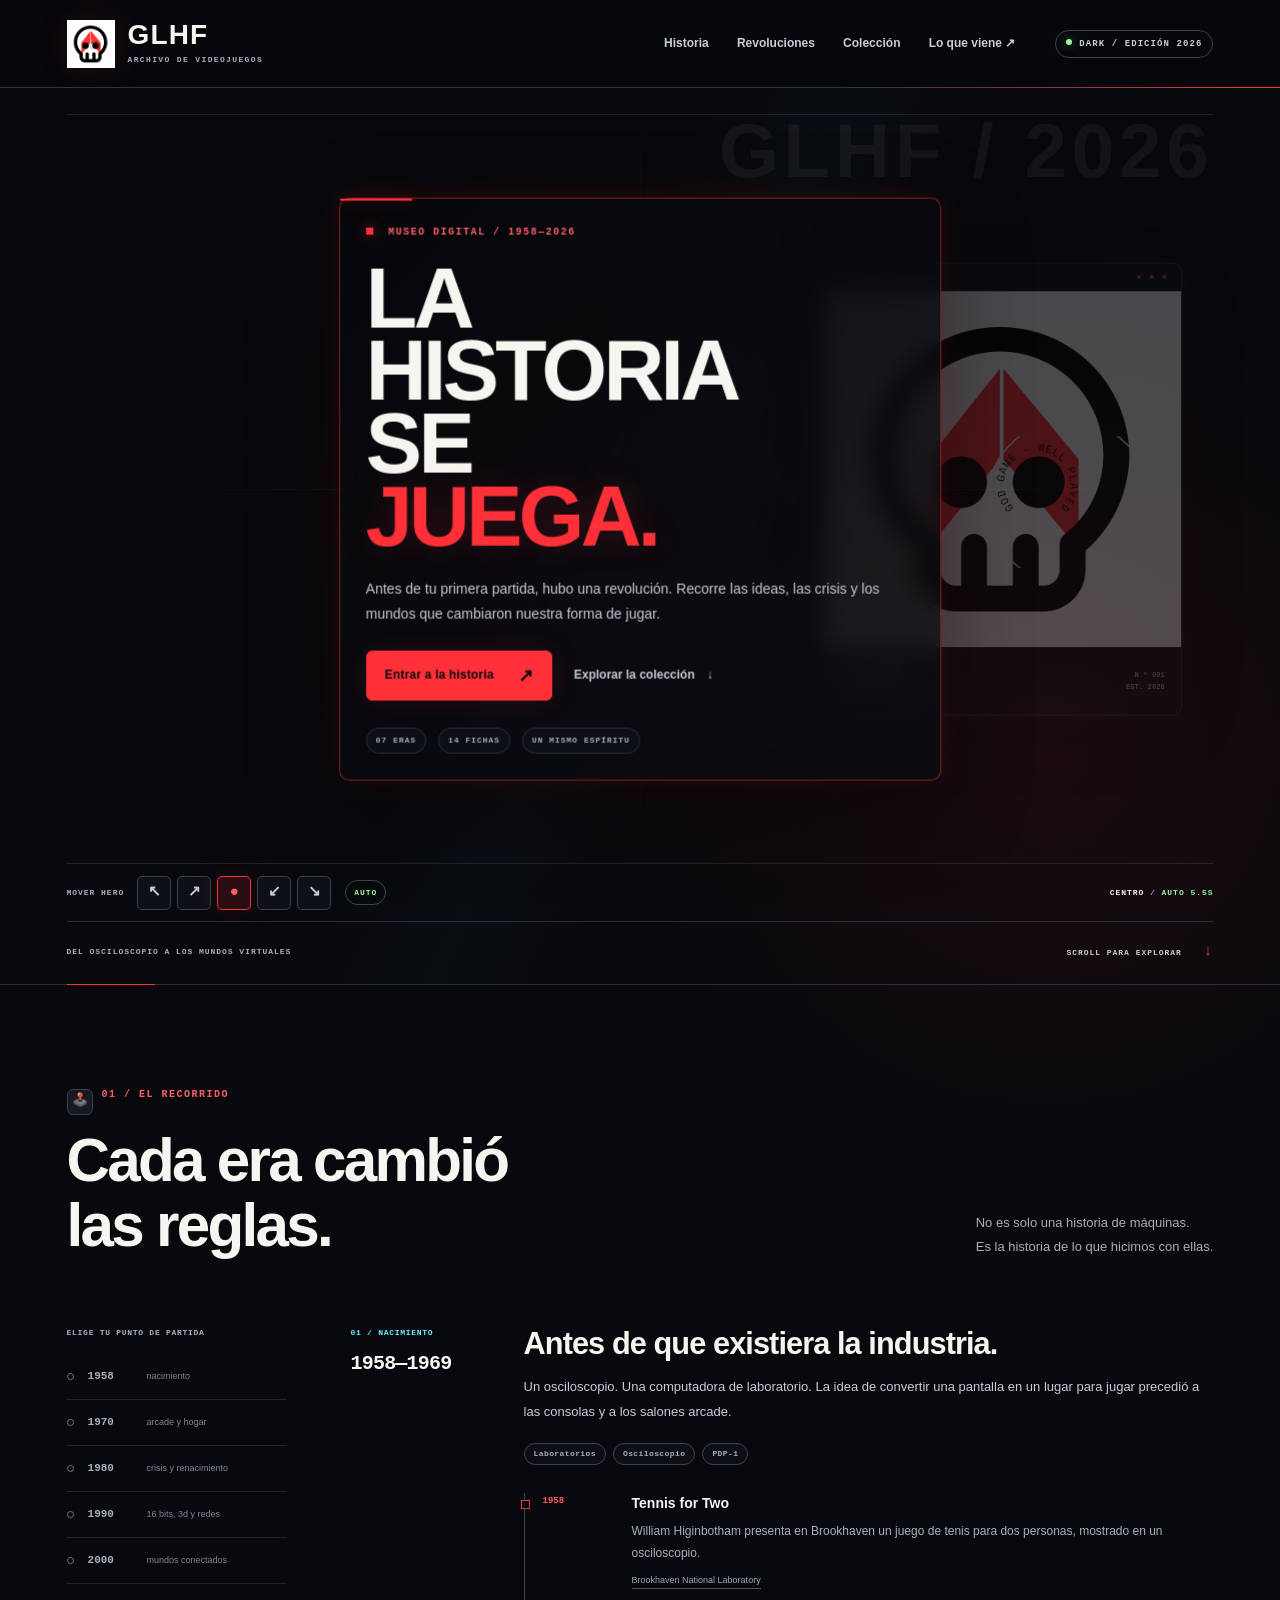
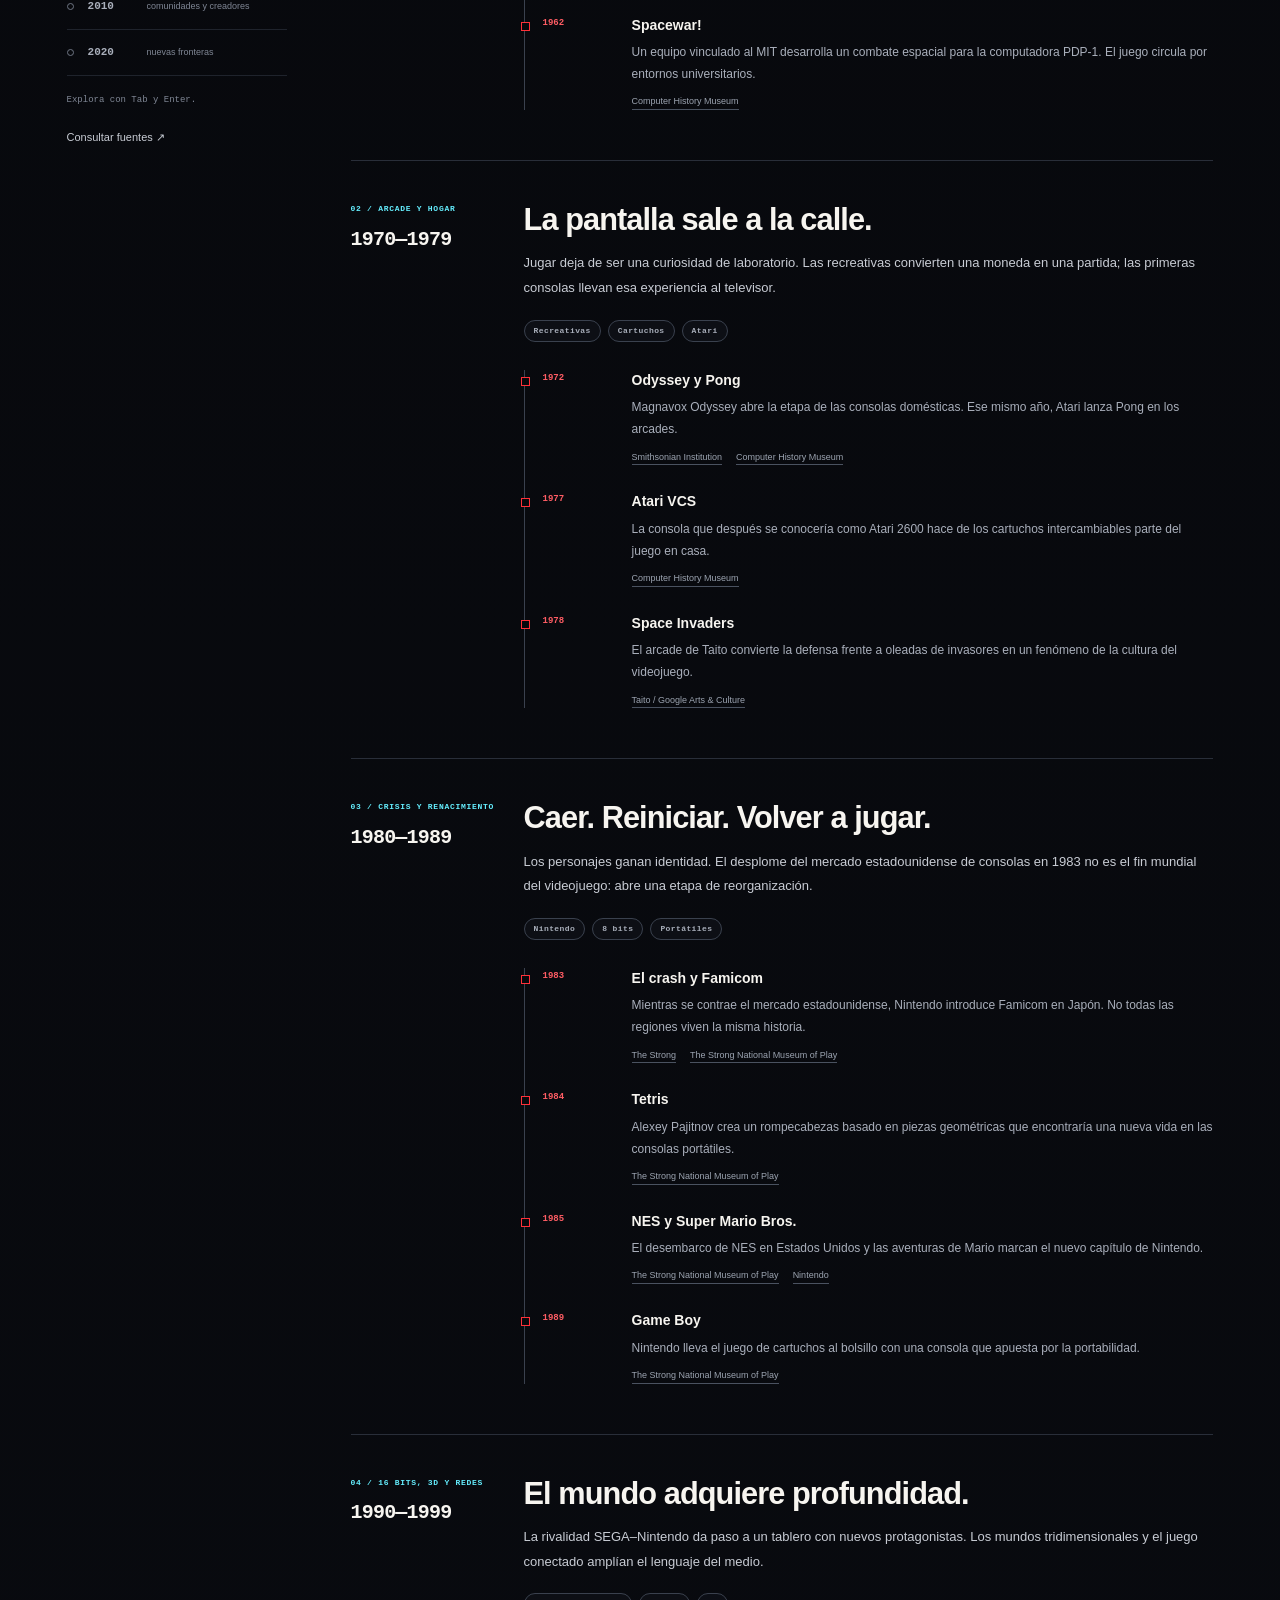
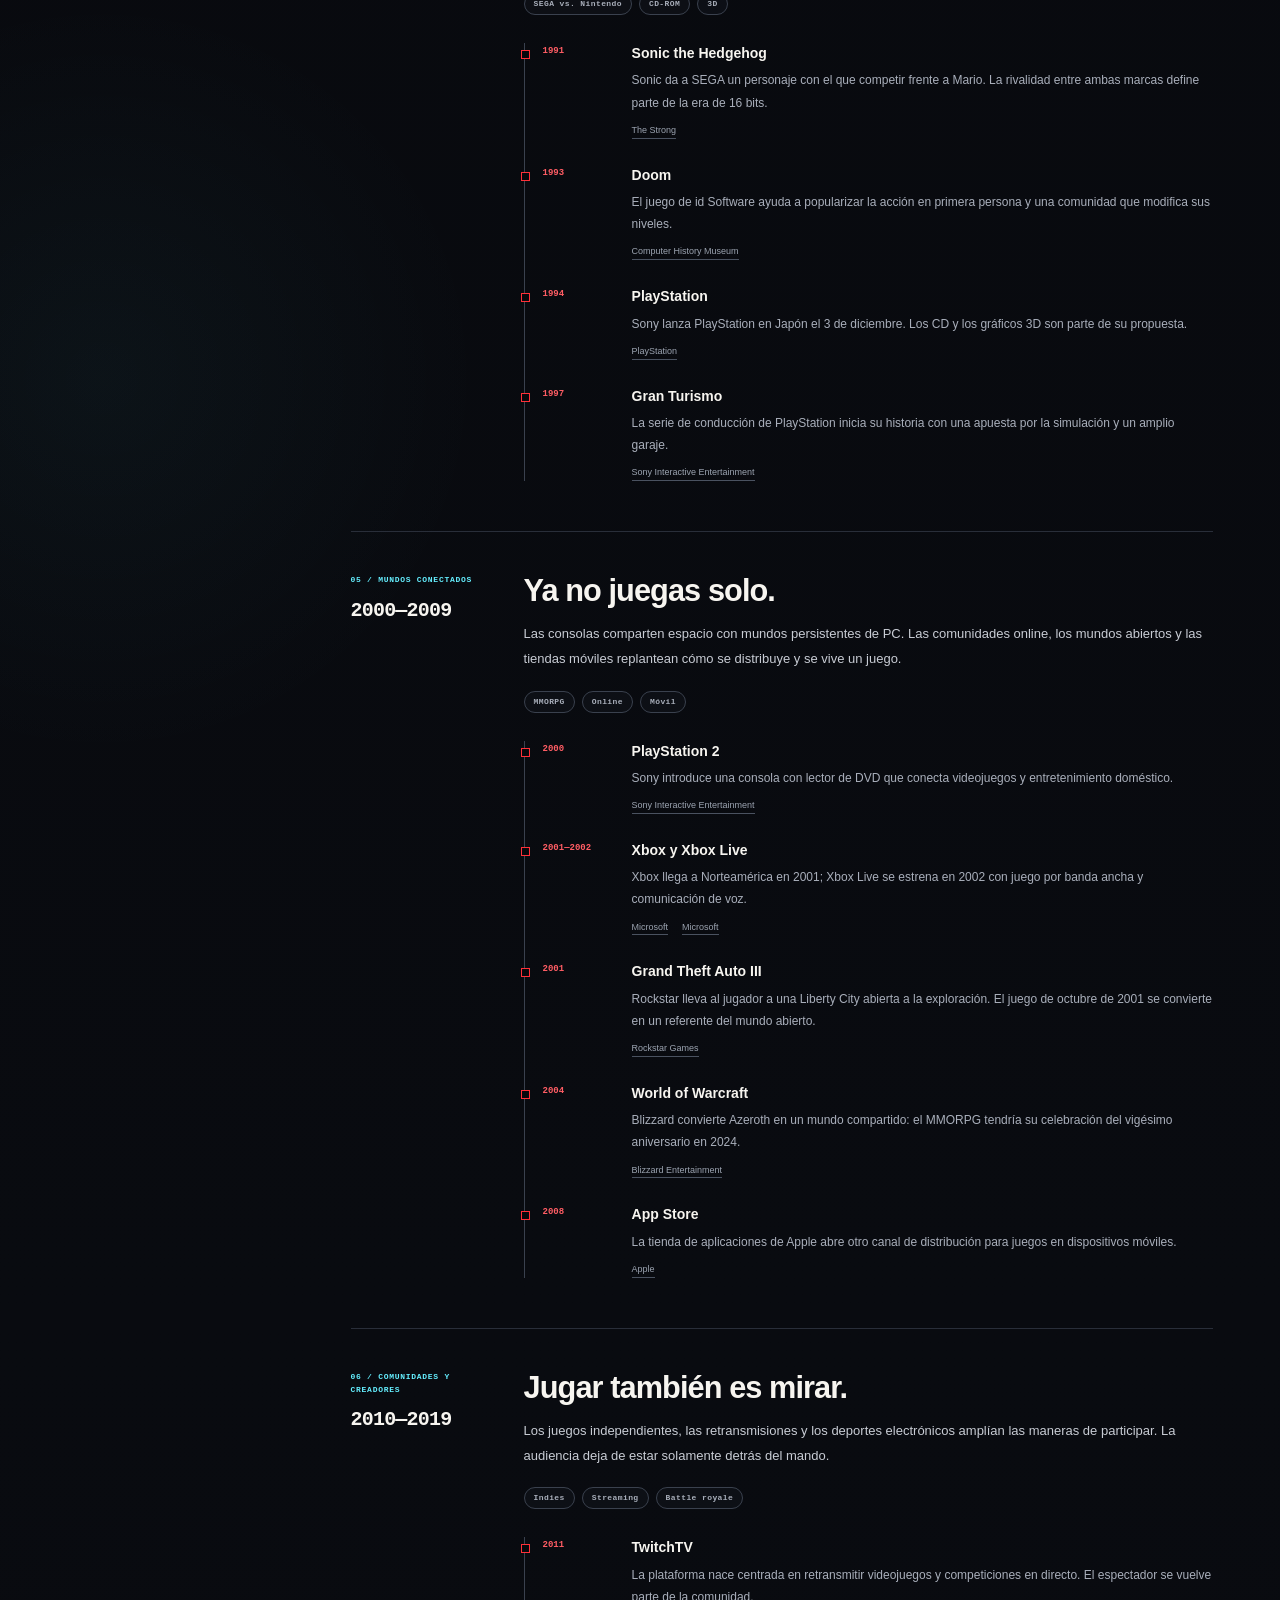
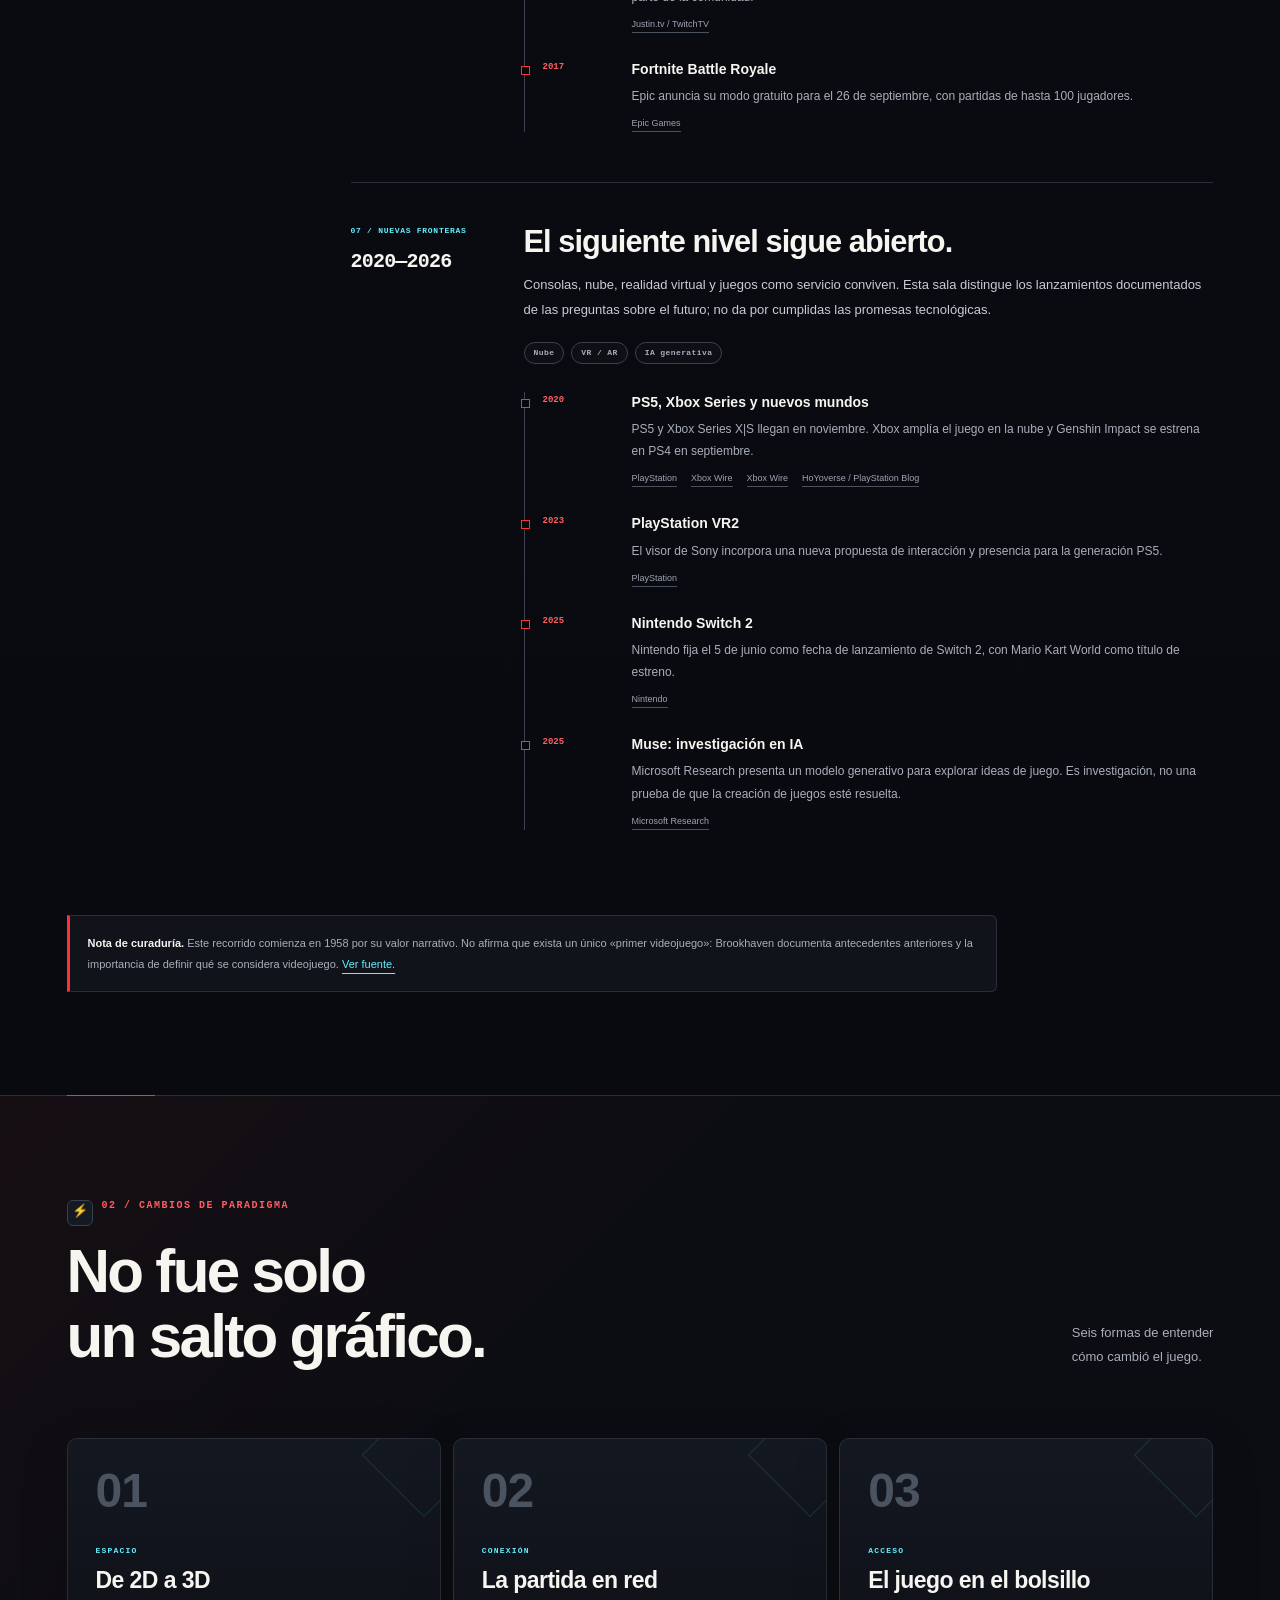
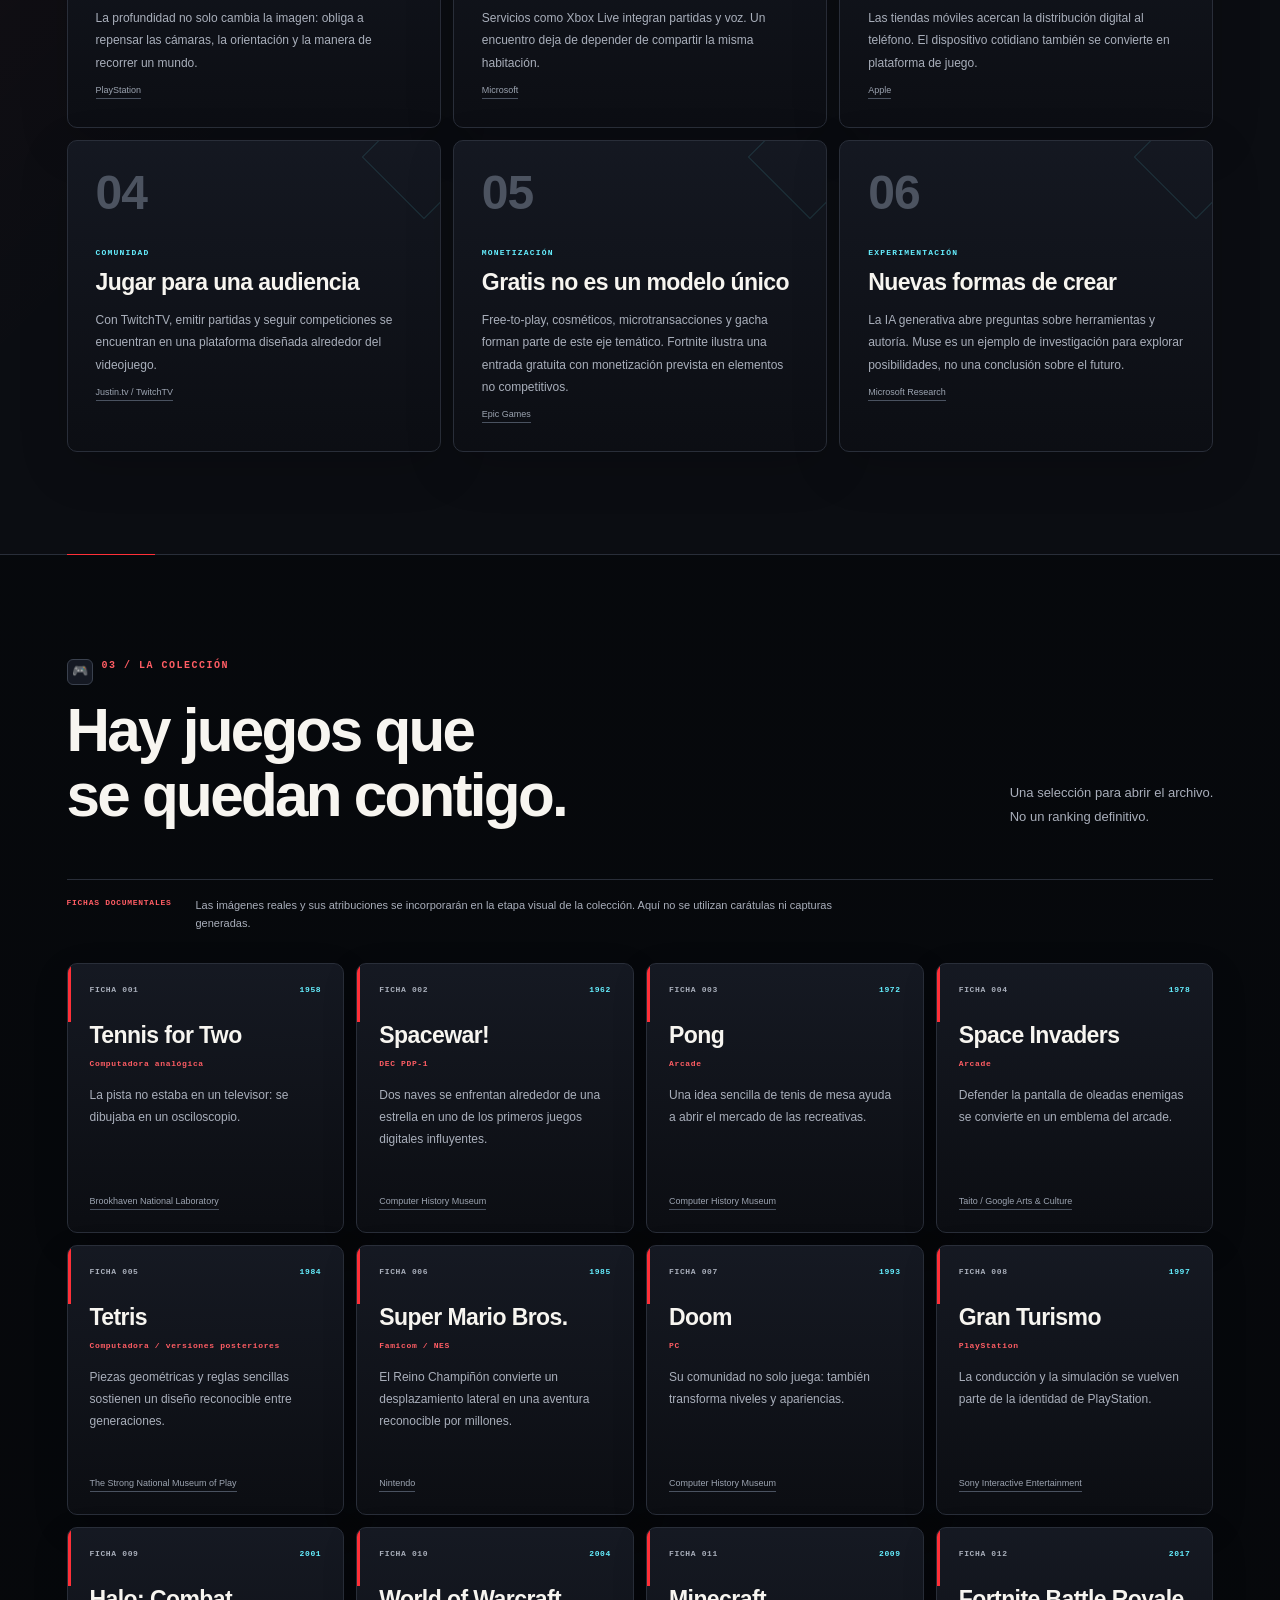
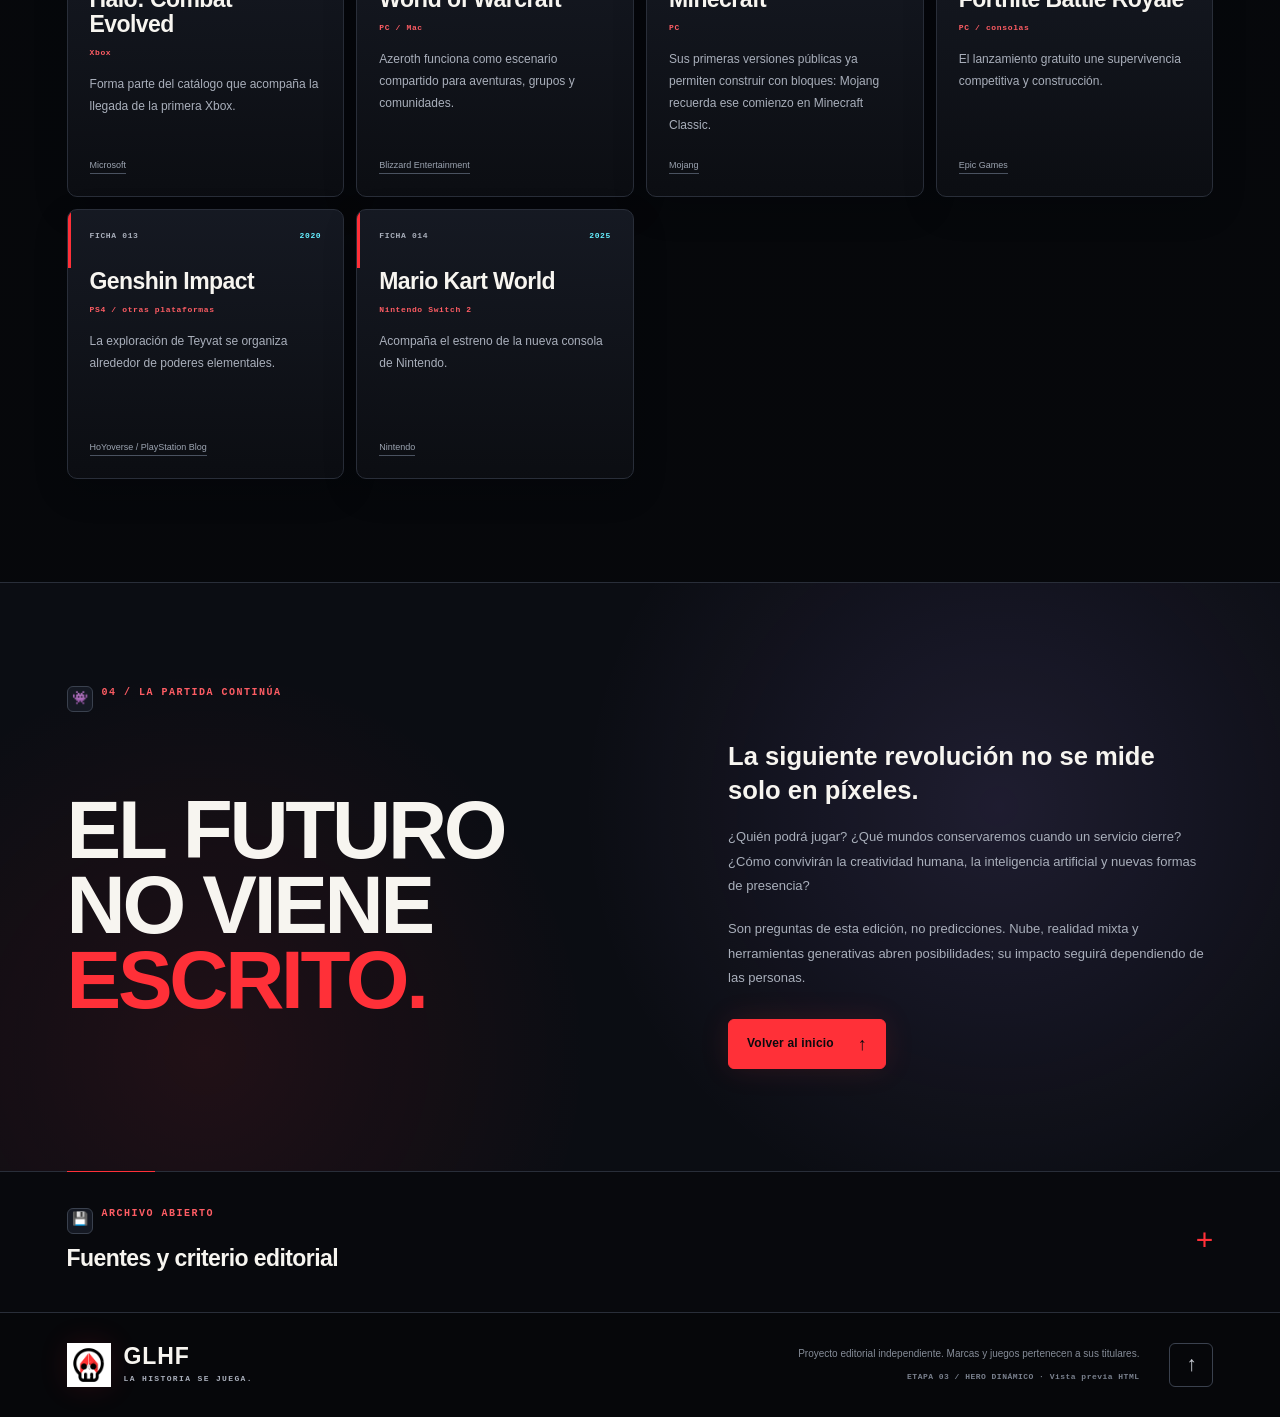
==== commit a3ab2488: "feat: dinamico en movile" ====
--- a/index.html
+++ b/index.html
@@ -3,60 +3,67 @@
 <head>
 <meta charset="utf-8" />
 <meta name="viewport" content="width=device-width, initial-scale=1" />
-<base href="./" />
 <title>GLHF — La historia se juega</title>
 <meta name="description" content="GLHF. Un museo digital sobre la historia de los videojuegos: del laboratorio a las nuevas fronteras del juego. Edición 2026." />
 <meta name="theme-color" content="#07080c" />
 <meta name="color-scheme" content="dark" />
-<meta name="glhf-mode" content="blazor" />
-<link rel="icon" type="image/png" href="assets/Logo_GgWp.png" />
-<link rel="apple-touch-icon" href="assets/Logo_GgWp.png" />
-<link rel="stylesheet" href="assets/css/site.css" />
-<script src="assets/js/site.js" defer></script>
-<script src="assets/js/bootstrap.js" defer></script>
+<meta name="glhf-mode" content="preview" />
+<link rel="icon" type="image/png" href="wwwroot/assets/Logo_GgWp.png" />
+<link rel="apple-touch-icon" href="wwwroot/assets/Logo_GgWp.png" />
+<link rel="stylesheet" href="wwwroot/assets/css/site.css" />
+<script src="wwwroot/assets/js/site.js" defer></script>
+<script src="wwwroot/assets/js/bootstrap.js" defer></script>
 </head>
 <body>
 <a class="skip-link" href="#contenido">Saltar al contenido</a>
 <header class="site-header" id="inicio">
- <a class="brand" href="#inicio" aria-label="GLHF, inicio"><img src="assets/Logo_GgWp.png" width="48" height="48" alt="" /><span>GLHF<span class="brand-subtitle">ARCHIVO DE VIDEOJUEGOS</span></span></a>
+ <a class="brand" href="#inicio" aria-label="GLHF, inicio"><img src="wwwroot/assets/Logo_GgWp.png" width="48" height="48" alt="" /><span>GLHF<span class="brand-subtitle">ARCHIVO DE VIDEOJUEGOS</span></span></a>
  <nav class="main-nav" aria-label="Navegación principal"><a href="#historia">Historia</a><a href="#revoluciones">Revoluciones</a><a href="#coleccion">Colección</a><a href="#futuro">Lo que viene <span aria-hidden="true">↗</span></a></nav>
  <span class="edition">DARK / EDICIÓN 2026</span>
 </header>
 <main id="contenido" tabindex="-1">
-<section class="hero" aria-labelledby="hero-title">
- <div class="hero-copy"><p class="eyebrow"><span class="status-dot" aria-hidden="true"></span> MUSEO DIGITAL / 1958—2026</p>
- <h1 id="hero-title">LA HISTORIA<br />SE <span>JUEGA.</span></h1>
- <p class="hero-description">Antes de tu primera partida, hubo una revolución. Recorre las ideas, las crisis y los mundos que cambiaron nuestra forma de jugar.</p>
- <div class="hero-actions"><a class="button primary" href="#historia">Entrar a la historia <span aria-hidden="true">↗</span></a><a class="text-link" href="#coleccion">Explorar la colección <span aria-hidden="true">↓</span></a></div>
- <div class="hero-index"><span>07 ERAS</span><span>14 FICHAS</span><span>UN MISMO ESPÍRITU</span></div>
+<section class="hero" aria-labelledby="hero-title" data-hero-position="center" data-hero-auto-state="running">
+ <div class="hero-stage">
+  <div class="hero-copy">
+   <p class="eyebrow"><span class="status-dot" aria-hidden="true"></span> MUSEO DIGITAL / 1958—2026</p>
+   <h1 id="hero-title">LA HISTORIA<br />SE <span>JUEGA.</span></h1>
+   <p class="hero-description">Antes de tu primera partida, hubo una revolución. Recorre las ideas, las crisis y los mundos que cambiaron nuestra forma de jugar.</p>
+   <div class="hero-actions"><a class="button primary" href="#historia">Entrar a la historia <span aria-hidden="true">↗</span></a><a class="text-link" href="#coleccion">Explorar la colección <span aria-hidden="true">↓</span></a></div>
+   <div class="hero-index"><span>07 ERAS</span><span>14 FICHAS</span><span>UN MISMO ESPÍRITU</span></div>
+  </div>
+  <figure class="hero-exhibit"><div class="exhibit-bar"><span>ARCHIVO / IDENTIDAD</span><span aria-hidden="true">■ ■ ■</span></div><div class="logo-mat"><img src="wwwroot/assets/Logo_GgWp.png" alt="Logo de GLHF: calavera negra con figura roja" width="800" height="800" fetchpriority="high" /></div><figcaption><span>GLHF<span class="muted">LA PARTIDA CONTINÚA</span></span><span class="exhibit-code">N.º 001<br />EST. 2026</span></figcaption></figure>
+  <div class="hero-axis" aria-hidden="true"><span class="axis-x"></span><span class="axis-y"></span><i></i></div>
  </div>
- <figure class="hero-exhibit"><div class="exhibit-bar"><span>ARCHIVO / IDENTIDAD</span><span aria-hidden="true">■ ■ ■</span></div><div class="logo-mat"><img src="assets/Logo_GgWp.png" alt="Logo de GLHF: calavera negra con figura roja" width="800" height="800" fetchpriority="high" /></div><figcaption><span>GLHF<span class="muted">LA PARTIDA CONTINÚA</span></span><span class="exhibit-code">N.º 001<br />EST. 2026</span></figcaption></figure>
+ <div class="hero-toolbar" aria-label="Control de posición del Hero">
+  <div id="hero-controls"><div class="hero-position-controls" role="group" aria-label="Posición del bloque principal"><span class="hero-control-label">MOVER HERO</span><button type="button" class="hero-position-button" data-hero-position-button="top-left" aria-label="Mover arriba a la izquierda" aria-pressed="false" title="Mover arriba a la izquierda"><span aria-hidden="true">↖</span></button><button type="button" class="hero-position-button" data-hero-position-button="top-right" aria-label="Mover arriba a la derecha" aria-pressed="false" title="Mover arriba a la derecha"><span aria-hidden="true">↗</span></button><button type="button" class="hero-position-button" data-hero-position-button="center" aria-label="Mover al centro" aria-pressed="true" title="Mover al centro"><span aria-hidden="true">●</span></button><button type="button" class="hero-position-button" data-hero-position-button="bottom-left" aria-label="Mover abajo a la izquierda" aria-pressed="false" title="Mover abajo a la izquierda"><span aria-hidden="true">↙</span></button><button type="button" class="hero-position-button" data-hero-position-button="bottom-right" aria-label="Mover abajo a la derecha" aria-pressed="false" title="Mover abajo a la derecha"><span aria-hidden="true">↘</span></button><span class="hero-auto-state" aria-hidden="true">AUTO</span><span class="sr-only" role="status" aria-live="polite">Hero centrado.</span></div></div>
+  <p class="hero-motion-note"><span data-hero-position-label>CENTRO</span><span aria-hidden="true"> / </span><span data-hero-auto-label>AUTO 5.5S</span></p>
+ </div>
  <div class="hero-bottom"><span>DEL OSCILOSCOPIO A LOS MUNDOS VIRTUALES</span><a href="#historia" aria-label="Bajar a la historia">SCROLL PARA EXPLORAR <span aria-hidden="true">↓</span></a></div>
 </section>
 <section class="history-section section-wrap" id="historia" aria-labelledby="history-title">
  <div class="section-heading"><div><p class="eyebrow"><span class="section-icon" aria-hidden="true">🕹️</span>01 / EL RECORRIDO</p><h2 id="history-title">Cada era cambió<br />las reglas.</h2></div><p>No es solo una historia de máquinas.<br />Es la historia de lo que hicimos con ellas.</p></div>
  <div class="history-layout"><aside class="timeline-sidebar" aria-label="Guía del recorrido"><div id="era-controls"><nav class="era-navigation" aria-label="Elegir una era"><p class="eyebrow">ELIGE TU PUNTO DE PARTIDA</p><ol><li><a class="era-link" href="#era-1958" data-era-link="era-1958"><span class="nav-dot" aria-hidden="true"></span><span>1958</span><span class="nav-era-name">nacimiento</span></a></li><li><a class="era-link" href="#era-1970" data-era-link="era-1970"><span class="nav-dot" aria-hidden="true"></span><span>1970</span><span class="nav-era-name">arcade y hogar</span></a></li><li><a class="era-link" href="#era-1980" data-era-link="era-1980"><span class="nav-dot" aria-hidden="true"></span><span>1980</span><span class="nav-era-name">crisis y renacimiento</span></a></li><li><a class="era-link" href="#era-1990" data-era-link="era-1990"><span class="nav-dot" aria-hidden="true"></span><span>1990</span><span class="nav-era-name">16 bits, 3d y redes</span></a></li><li><a class="era-link" href="#era-2000" data-era-link="era-2000"><span class="nav-dot" aria-hidden="true"></span><span>2000</span><span class="nav-era-name">mundos conectados</span></a></li><li><a class="era-link" href="#era-2010" data-era-link="era-2010"><span class="nav-dot" aria-hidden="true"></span><span>2010</span><span class="nav-era-name">comunidades y creadores</span></a></li><li><a class="era-link" href="#era-2020" data-era-link="era-2020"><span class="nav-dot" aria-hidden="true"></span><span>2020</span><span class="nav-era-name">nuevas fronteras</span></a></li></ol><p class="navigation-note">Explora con Tab y Enter.</p></nav></div><a class="source-shortcut" href="#fuentes">Consultar fuentes <span aria-hidden="true">↗</span></a></aside><div class="era-list"><article class="era" id="era-1958" aria-labelledby="era-1958-title" data-era="era-1958">
 <div class="era-stamp"><span class="eyebrow">01 / NACIMIENTO</span><span class="era-period">1958—1969</span></div>
-<div class="era-body"><h3 id="era-1958-title" tabindex="-1">Antes de que existiera la industria.</h3><p class="era-description">Un osciloscopio. Una computadora de laboratorio. La idea de convertir una pantalla en un lugar para jugar precedió a las consolas y a los salones arcade.</p><div class="tags"><span>Laboratorios</span><span>Osciloscopio</span><span>PDP-1</span></div><ol class="milestones"><li class="milestone"><span class="milestone-year">1958</span><div><h4>Tennis for Two</h4><p>William Higinbotham presenta en Brookhaven un juego de tenis para dos personas, mostrado en un osciloscopio.</p><div class="refs"><a href="#source-bnl">Brookhaven National Laboratory</a></div></div></li><li class="milestone"><span class="milestone-year">1962</span><div><h4>Spacewar!</h4><p>Un equipo vinculado al MIT desarrolla un combate espacial para la computadora PDP-1. El juego circula por entornos universitarios.</p><div class="refs"><a href="#source-chm">Computer History Museum</a></div></div></li></ol></div></article><article class="era" id="era-1970" aria-labelledby="era-1970-title" data-era="era-1970">
+<div class="era-body"><h3 id="era-1958-title" tabindex="-1">Antes de que existiera la industria.</h3><p class="era-description">Un osciloscopio. Una computadora de laboratorio. La idea de convertir una pantalla en un lugar para jugar precedi&#243; a las consolas y a los salones arcade.</p><div class="tags"><span>Laboratorios</span><span>Osciloscopio</span><span>PDP-1</span></div><ol class="milestones"><li class="milestone"><span class="milestone-year">1958</span><div><h4>Tennis for Two</h4><p>William Higinbotham presenta en Brookhaven un juego de tenis para dos personas, mostrado en un osciloscopio.</p><div class="refs"><a href="#source-bnl">Brookhaven National Laboratory</a></div></div></li><li class="milestone"><span class="milestone-year">1962</span><div><h4>Spacewar!</h4><p>Un equipo vinculado al MIT desarrolla un combate espacial para la computadora PDP-1. El juego circula por entornos universitarios.</p><div class="refs"><a href="#source-chm">Computer History Museum</a></div></div></li></ol></div></article><article class="era" id="era-1970" aria-labelledby="era-1970-title" data-era="era-1970">
 <div class="era-stamp"><span class="eyebrow">02 / ARCADE Y HOGAR</span><span class="era-period">1970—1979</span></div>
-<div class="era-body"><h3 id="era-1970-title" tabindex="-1">La pantalla sale a la calle.</h3><p class="era-description">Jugar deja de ser una curiosidad de laboratorio. Las recreativas convierten una moneda en una partida; las primeras consolas llevan esa experiencia al televisor.</p><div class="tags"><span>Recreativas</span><span>Cartuchos</span><span>Atari</span></div><ol class="milestones"><li class="milestone"><span class="milestone-year">1972</span><div><h4>Odyssey y Pong</h4><p>Magnavox Odyssey abre la etapa de las consolas domésticas. Ese mismo año, Atari lanza Pong en los arcades.</p><div class="refs"><a href="#source-odyssey">Smithsonian Institution</a><a href="#source-pong">Computer History Museum</a></div></div></li><li class="milestone"><span class="milestone-year">1977</span><div><h4>Atari VCS</h4><p>La consola que después se conocería como Atari 2600 hace de los cartuchos intercambiables parte del juego en casa.</p><div class="refs"><a href="#source-chm">Computer History Museum</a></div></div></li><li class="milestone"><span class="milestone-year">1978</span><div><h4>Space Invaders</h4><p>El arcade de Taito convierte la defensa frente a oleadas de invasores en un fenómeno de la cultura del videojuego.</p><div class="refs"><a href="#source-invaders">Taito / Google Arts &amp; Culture</a></div></div></li></ol></div></article><article class="era" id="era-1980" aria-labelledby="era-1980-title" data-era="era-1980">
+<div class="era-body"><h3 id="era-1970-title" tabindex="-1">La pantalla sale a la calle.</h3><p class="era-description">Jugar deja de ser una curiosidad de laboratorio. Las recreativas convierten una moneda en una partida; las primeras consolas llevan esa experiencia al televisor.</p><div class="tags"><span>Recreativas</span><span>Cartuchos</span><span>Atari</span></div><ol class="milestones"><li class="milestone"><span class="milestone-year">1972</span><div><h4>Odyssey y Pong</h4><p>Magnavox Odyssey abre la etapa de las consolas dom&#233;sticas. Ese mismo a&#241;o, Atari lanza Pong en los arcades.</p><div class="refs"><a href="#source-odyssey">Smithsonian Institution</a><a href="#source-pong">Computer History Museum</a></div></div></li><li class="milestone"><span class="milestone-year">1977</span><div><h4>Atari VCS</h4><p>La consola que despu&#233;s se conocer&#237;a como Atari 2600 hace de los cartuchos intercambiables parte del juego en casa.</p><div class="refs"><a href="#source-chm">Computer History Museum</a></div></div></li><li class="milestone"><span class="milestone-year">1978</span><div><h4>Space Invaders</h4><p>El arcade de Taito convierte la defensa frente a oleadas de invasores en un fen&#243;meno de la cultura del videojuego.</p><div class="refs"><a href="#source-invaders">Taito / Google Arts &amp; Culture</a></div></div></li></ol></div></article><article class="era" id="era-1980" aria-labelledby="era-1980-title" data-era="era-1980">
 <div class="era-stamp"><span class="eyebrow">03 / CRISIS Y RENACIMIENTO</span><span class="era-period">1980—1989</span></div>
-<div class="era-body"><h3 id="era-1980-title" tabindex="-1">Caer. Reiniciar. Volver a jugar.</h3><p class="era-description">Los personajes ganan identidad. El desplome del mercado estadounidense de consolas en 1983 no es el fin mundial del videojuego: abre una etapa de reorganización.</p><div class="tags"><span>Nintendo</span><span>8 bits</span><span>Portátiles</span></div><ol class="milestones"><li class="milestone"><span class="milestone-year">1983</span><div><h4>El crash y Famicom</h4><p>Mientras se contrae el mercado estadounidense, Nintendo introduce Famicom en Japón. No todas las regiones viven la misma historia.</p><div class="refs"><a href="#source-crash">The Strong</a><a href="#source-strong">The Strong National Museum of Play</a></div></div></li><li class="milestone"><span class="milestone-year">1984</span><div><h4>Tetris</h4><p>Alexey Pajitnov crea un rompecabezas basado en piezas geométricas que encontraría una nueva vida en las consolas portátiles.</p><div class="refs"><a href="#source-strong">The Strong National Museum of Play</a></div></div></li><li class="milestone"><span class="milestone-year">1985</span><div><h4>NES y Super Mario Bros.</h4><p>El desembarco de NES en Estados Unidos y las aventuras de Mario marcan el nuevo capítulo de Nintendo.</p><div class="refs"><a href="#source-strong">The Strong National Museum of Play</a><a href="#source-mario">Nintendo</a></div></div></li><li class="milestone"><span class="milestone-year">1989</span><div><h4>Game Boy</h4><p>Nintendo lleva el juego de cartuchos al bolsillo con una consola que apuesta por la portabilidad.</p><div class="refs"><a href="#source-strong">The Strong National Museum of Play</a></div></div></li></ol></div></article><article class="era" id="era-1990" aria-labelledby="era-1990-title" data-era="era-1990">
+<div class="era-body"><h3 id="era-1980-title" tabindex="-1">Caer. Reiniciar. Volver a jugar.</h3><p class="era-description">Los personajes ganan identidad. El desplome del mercado estadounidense de consolas en 1983 no es el fin mundial del videojuego: abre una etapa de reorganizaci&#243;n.</p><div class="tags"><span>Nintendo</span><span>8 bits</span><span>Port&#225;tiles</span></div><ol class="milestones"><li class="milestone"><span class="milestone-year">1983</span><div><h4>El crash y Famicom</h4><p>Mientras se contrae el mercado estadounidense, Nintendo introduce Famicom en Jap&#243;n. No todas las regiones viven la misma historia.</p><div class="refs"><a href="#source-crash">The Strong</a><a href="#source-strong">The Strong National Museum of Play</a></div></div></li><li class="milestone"><span class="milestone-year">1984</span><div><h4>Tetris</h4><p>Alexey Pajitnov crea un rompecabezas basado en piezas geom&#233;tricas que encontrar&#237;a una nueva vida en las consolas port&#225;tiles.</p><div class="refs"><a href="#source-strong">The Strong National Museum of Play</a></div></div></li><li class="milestone"><span class="milestone-year">1985</span><div><h4>NES y Super Mario Bros.</h4><p>El desembarco de NES en Estados Unidos y las aventuras de Mario marcan el nuevo cap&#237;tulo de Nintendo.</p><div class="refs"><a href="#source-strong">The Strong National Museum of Play</a><a href="#source-mario">Nintendo</a></div></div></li><li class="milestone"><span class="milestone-year">1989</span><div><h4>Game Boy</h4><p>Nintendo lleva el juego de cartuchos al bolsillo con una consola que apuesta por la portabilidad.</p><div class="refs"><a href="#source-strong">The Strong National Museum of Play</a></div></div></li></ol></div></article><article class="era" id="era-1990" aria-labelledby="era-1990-title" data-era="era-1990">
 <div class="era-stamp"><span class="eyebrow">04 / 16 BITS, 3D Y REDES</span><span class="era-period">1990—1999</span></div>
-<div class="era-body"><h3 id="era-1990-title" tabindex="-1">El mundo adquiere profundidad.</h3><p class="era-description">La rivalidad SEGA–Nintendo da paso a un tablero con nuevos protagonistas. Los mundos tridimensionales y el juego conectado amplían el lenguaje del medio.</p><div class="tags"><span>SEGA vs. Nintendo</span><span>CD-ROM</span><span>3D</span></div><ol class="milestones"><li class="milestone"><span class="milestone-year">1991</span><div><h4>Sonic the Hedgehog</h4><p>Sonic da a SEGA un personaje con el que competir frente a Mario. La rivalidad entre ambas marcas define parte de la era de 16 bits.</p><div class="refs"><a href="#source-sonic">The Strong</a></div></div></li><li class="milestone"><span class="milestone-year">1993</span><div><h4>Doom</h4><p>El juego de id Software ayuda a popularizar la acción en primera persona y una comunidad que modifica sus niveles.</p><div class="refs"><a href="#source-chm">Computer History Museum</a></div></div></li><li class="milestone"><span class="milestone-year">1994</span><div><h4>PlayStation</h4><p>Sony lanza PlayStation en Japón el 3 de diciembre. Los CD y los gráficos 3D son parte de su propuesta.</p><div class="refs"><a href="#source-ps1">PlayStation</a></div></div></li><li class="milestone"><span class="milestone-year">1997</span><div><h4>Gran Turismo</h4><p>La serie de conducción de PlayStation inicia su historia con una apuesta por la simulación y un amplio garaje.</p><div class="refs"><a href="#source-sie">Sony Interactive Entertainment</a></div></div></li></ol></div></article><article class="era" id="era-2000" aria-labelledby="era-2000-title" data-era="era-2000">
+<div class="era-body"><h3 id="era-1990-title" tabindex="-1">El mundo adquiere profundidad.</h3><p class="era-description">La rivalidad SEGA–Nintendo da paso a un tablero con nuevos protagonistas. Los mundos tridimensionales y el juego conectado ampl&#237;an el lenguaje del medio.</p><div class="tags"><span>SEGA vs. Nintendo</span><span>CD-ROM</span><span>3D</span></div><ol class="milestones"><li class="milestone"><span class="milestone-year">1991</span><div><h4>Sonic the Hedgehog</h4><p>Sonic da a SEGA un personaje con el que competir frente a Mario. La rivalidad entre ambas marcas define parte de la era de 16 bits.</p><div class="refs"><a href="#source-sonic">The Strong</a></div></div></li><li class="milestone"><span class="milestone-year">1993</span><div><h4>Doom</h4><p>El juego de id Software ayuda a popularizar la acci&#243;n en primera persona y una comunidad que modifica sus niveles.</p><div class="refs"><a href="#source-chm">Computer History Museum</a></div></div></li><li class="milestone"><span class="milestone-year">1994</span><div><h4>PlayStation</h4><p>Sony lanza PlayStation en Jap&#243;n el 3 de diciembre. Los CD y los gr&#225;ficos 3D son parte de su propuesta.</p><div class="refs"><a href="#source-ps1">PlayStation</a></div></div></li><li class="milestone"><span class="milestone-year">1997</span><div><h4>Gran Turismo</h4><p>La serie de conducci&#243;n de PlayStation inicia su historia con una apuesta por la simulaci&#243;n y un amplio garaje.</p><div class="refs"><a href="#source-sie">Sony Interactive Entertainment</a></div></div></li></ol></div></article><article class="era" id="era-2000" aria-labelledby="era-2000-title" data-era="era-2000">
 <div class="era-stamp"><span class="eyebrow">05 / MUNDOS CONECTADOS</span><span class="era-period">2000—2009</span></div>
-<div class="era-body"><h3 id="era-2000-title" tabindex="-1">Ya no juegas solo.</h3><p class="era-description">Las consolas comparten espacio con mundos persistentes de PC. Las comunidades online, los mundos abiertos y las tiendas móviles replantean cómo se distribuye y se vive un juego.</p><div class="tags"><span>MMORPG</span><span>Online</span><span>Móvil</span></div><ol class="milestones"><li class="milestone"><span class="milestone-year">2000</span><div><h4>PlayStation 2</h4><p>Sony introduce una consola con lector de DVD que conecta videojuegos y entretenimiento doméstico.</p><div class="refs"><a href="#source-sie">Sony Interactive Entertainment</a></div></div></li><li class="milestone"><span class="milestone-year">2001—2002</span><div><h4>Xbox y Xbox Live</h4><p>Xbox llega a Norteamérica en 2001; Xbox Live se estrena en 2002 con juego por banda ancha y comunicación de voz.</p><div class="refs"><a href="#source-xbox">Microsoft</a><a href="#source-live">Microsoft</a></div></div></li><li class="milestone"><span class="milestone-year">2001</span><div><h4>Grand Theft Auto III</h4><p>Rockstar lleva al jugador a una Liberty City abierta a la exploración. El juego de octubre de 2001 se convierte en un referente del mundo abierto.</p><div class="refs"><a href="#source-gta3">Rockstar Games</a></div></div></li><li class="milestone"><span class="milestone-year">2004</span><div><h4>World of Warcraft</h4><p>Blizzard convierte Azeroth en un mundo compartido: el MMORPG tendría su celebración del vigésimo aniversario en 2024.</p><div class="refs"><a href="#source-wow">Blizzard Entertainment</a></div></div></li><li class="milestone"><span class="milestone-year">2008</span><div><h4>App Store</h4><p>La tienda de aplicaciones de Apple abre otro canal de distribución para juegos en dispositivos móviles.</p><div class="refs"><a href="#source-apple">Apple</a></div></div></li></ol></div></article><article class="era" id="era-2010" aria-labelledby="era-2010-title" data-era="era-2010">
+<div class="era-body"><h3 id="era-2000-title" tabindex="-1">Ya no juegas solo.</h3><p class="era-description">Las consolas comparten espacio con mundos persistentes de PC. Las comunidades online, los mundos abiertos y las tiendas m&#243;viles replantean c&#243;mo se distribuye y se vive un juego.</p><div class="tags"><span>MMORPG</span><span>Online</span><span>M&#243;vil</span></div><ol class="milestones"><li class="milestone"><span class="milestone-year">2000</span><div><h4>PlayStation 2</h4><p>Sony introduce una consola con lector de DVD que conecta videojuegos y entretenimiento dom&#233;stico.</p><div class="refs"><a href="#source-sie">Sony Interactive Entertainment</a></div></div></li><li class="milestone"><span class="milestone-year">2001—2002</span><div><h4>Xbox y Xbox Live</h4><p>Xbox llega a Norteam&#233;rica en 2001; Xbox Live se estrena en 2002 con juego por banda ancha y comunicaci&#243;n de voz.</p><div class="refs"><a href="#source-xbox">Microsoft</a><a href="#source-live">Microsoft</a></div></div></li><li class="milestone"><span class="milestone-year">2001</span><div><h4>Grand Theft Auto III</h4><p>Rockstar lleva al jugador a una Liberty City abierta a la exploraci&#243;n. El juego de octubre de 2001 se convierte en un referente del mundo abierto.</p><div class="refs"><a href="#source-gta3">Rockstar Games</a></div></div></li><li class="milestone"><span class="milestone-year">2004</span><div><h4>World of Warcraft</h4><p>Blizzard convierte Azeroth en un mundo compartido: el MMORPG tendr&#237;a su celebraci&#243;n del vig&#233;simo aniversario en 2024.</p><div class="refs"><a href="#source-wow">Blizzard Entertainment</a></div></div></li><li class="milestone"><span class="milestone-year">2008</span><div><h4>App Store</h4><p>La tienda de aplicaciones de Apple abre otro canal de distribuci&#243;n para juegos en dispositivos m&#243;viles.</p><div class="refs"><a href="#source-apple">Apple</a></div></div></li></ol></div></article><article class="era" id="era-2010" aria-labelledby="era-2010-title" data-era="era-2010">
 <div class="era-stamp"><span class="eyebrow">06 / COMUNIDADES Y CREADORES</span><span class="era-period">2010—2019</span></div>
-<div class="era-body"><h3 id="era-2010-title" tabindex="-1">Jugar también es mirar.</h3><p class="era-description">Los juegos independientes, las retransmisiones y los deportes electrónicos amplían las maneras de participar. La audiencia deja de estar solamente detrás del mando.</p><div class="tags"><span>Indies</span><span>Streaming</span><span>Battle royale</span></div><ol class="milestones"><li class="milestone"><span class="milestone-year">2011</span><div><h4>TwitchTV</h4><p>La plataforma nace centrada en retransmitir videojuegos y competiciones en directo. El espectador se vuelve parte de la comunidad.</p><div class="refs"><a href="#source-twitch">Justin.tv / TwitchTV</a></div></div></li><li class="milestone"><span class="milestone-year">2017</span><div><h4>Fortnite Battle Royale</h4><p>Epic anuncia su modo gratuito para el 26 de septiembre, con partidas de hasta 100 jugadores.</p><div class="refs"><a href="#source-fortnite">Epic Games</a></div></div></li></ol></div></article><article class="era" id="era-2020" aria-labelledby="era-2020-title" data-era="era-2020">
+<div class="era-body"><h3 id="era-2010-title" tabindex="-1">Jugar tambi&#233;n es mirar.</h3><p class="era-description">Los juegos independientes, las retransmisiones y los deportes electr&#243;nicos ampl&#237;an las maneras de participar. La audiencia deja de estar solamente detr&#225;s del mando.</p><div class="tags"><span>Indies</span><span>Streaming</span><span>Battle royale</span></div><ol class="milestones"><li class="milestone"><span class="milestone-year">2011</span><div><h4>TwitchTV</h4><p>La plataforma nace centrada en retransmitir videojuegos y competiciones en directo. El espectador se vuelve parte de la comunidad.</p><div class="refs"><a href="#source-twitch">Justin.tv / TwitchTV</a></div></div></li><li class="milestone"><span class="milestone-year">2017</span><div><h4>Fortnite Battle Royale</h4><p>Epic anuncia su modo gratuito para el 26 de septiembre, con partidas de hasta 100 jugadores.</p><div class="refs"><a href="#source-fortnite">Epic Games</a></div></div></li></ol></div></article><article class="era" id="era-2020" aria-labelledby="era-2020-title" data-era="era-2020">
 <div class="era-stamp"><span class="eyebrow">07 / NUEVAS FRONTERAS</span><span class="era-period">2020—2026</span></div>
-<div class="era-body"><h3 id="era-2020-title" tabindex="-1">El siguiente nivel sigue abierto.</h3><p class="era-description">Consolas, nube, realidad virtual y juegos como servicio conviven. Esta sala distingue los lanzamientos documentados de las preguntas sobre el futuro; no da por cumplidas las promesas tecnológicas.</p><div class="tags"><span>Nube</span><span>VR / AR</span><span>IA generativa</span></div><ol class="milestones"><li class="milestone"><span class="milestone-year">2020</span><div><h4>PS5, Xbox Series y nuevos mundos</h4><p>PS5 y Xbox Series X|S llegan en noviembre. Xbox amplía el juego en la nube y Genshin Impact se estrena en PS4 en septiembre.</p><div class="refs"><a href="#source-ps5">PlayStation</a><a href="#source-series">Xbox Wire</a><a href="#source-cloud">Xbox Wire</a><a href="#source-genshin">HoYoverse / PlayStation Blog</a></div></div></li><li class="milestone"><span class="milestone-year">2023</span><div><h4>PlayStation VR2</h4><p>El visor de Sony incorpora una nueva propuesta de interacción y presencia para la generación PS5.</p><div class="refs"><a href="#source-ps5">PlayStation</a></div></div></li><li class="milestone"><span class="milestone-year">2025</span><div><h4>Nintendo Switch 2</h4><p>Nintendo fija el 5 de junio como fecha de lanzamiento de Switch 2, con Mario Kart World como título de estreno.</p><div class="refs"><a href="#source-switch2">Nintendo</a></div></div></li><li class="milestone"><span class="milestone-year">2025</span><div><h4>Muse: investigación en IA</h4><p>Microsoft Research presenta un modelo generativo para explorar ideas de juego. Es investigación, no una prueba de que la creación de juegos esté resuelta.</p><div class="refs"><a href="#source-muse">Microsoft Research</a></div></div></li></ol></div></article></div></div>
+<div class="era-body"><h3 id="era-2020-title" tabindex="-1">El siguiente nivel sigue abierto.</h3><p class="era-description">Consolas, nube, realidad virtual y juegos como servicio conviven. Esta sala distingue los lanzamientos documentados de las preguntas sobre el futuro; no da por cumplidas las promesas tecnol&#243;gicas.</p><div class="tags"><span>Nube</span><span>VR / AR</span><span>IA generativa</span></div><ol class="milestones"><li class="milestone"><span class="milestone-year">2020</span><div><h4>PS5, Xbox Series y nuevos mundos</h4><p>PS5 y Xbox Series X|S llegan en noviembre. Xbox ampl&#237;a el juego en la nube y Genshin Impact se estrena en PS4 en septiembre.</p><div class="refs"><a href="#source-ps5">PlayStation</a><a href="#source-series">Xbox Wire</a><a href="#source-cloud">Xbox Wire</a><a href="#source-genshin">HoYoverse / PlayStation Blog</a></div></div></li><li class="milestone"><span class="milestone-year">2023</span><div><h4>PlayStation VR2</h4><p>El visor de Sony incorpora una nueva propuesta de interacci&#243;n y presencia para la generaci&#243;n PS5.</p><div class="refs"><a href="#source-ps5">PlayStation</a></div></div></li><li class="milestone"><span class="milestone-year">2025</span><div><h4>Nintendo Switch 2</h4><p>Nintendo fija el 5 de junio como fecha de lanzamiento de Switch 2, con Mario Kart World como t&#237;tulo de estreno.</p><div class="refs"><a href="#source-switch2">Nintendo</a></div></div></li><li class="milestone"><span class="milestone-year">2025</span><div><h4>Muse: investigaci&#243;n en IA</h4><p>Microsoft Research presenta un modelo generativo para explorar ideas de juego. Es investigaci&#243;n, no una prueba de que la creaci&#243;n de juegos est&#233; resuelta.</p><div class="refs"><a href="#source-muse">Microsoft Research</a></div></div></li></ol></div></article></div></div>
  <p class="editorial-note"><strong>Nota de curaduría.</strong> Este recorrido comienza en 1958 por su valor narrativo. No afirma que exista un único «primer videojuego»: Brookhaven documenta antecedentes anteriores y la importancia de definir qué se considera videojuego. <a href="#source-bnl">Ver fuente.</a></p>
 </section>
-<section class="revolutions-section section-wrap" id="revoluciones" aria-labelledby="revolutions-title"><div class="section-heading"><div><p class="eyebrow"><span class="section-icon" aria-hidden="true">⚡</span>02 / CAMBIOS DE PARADIGMA</p><h2 id="revolutions-title">No fue solo<br />un salto gráfico.</h2></div><p>Seis formas de entender<br />cómo cambió el juego.</p></div><div class="revolution-grid"><article class="revolution"><span class="revolution-number" aria-hidden="true">01</span><span class="eyebrow">ESPACIO</span><h3>De 2D a 3D</h3><p>La profundidad no solo cambia la imagen: obliga a repensar las cámaras, la orientación y la manera de recorrer un mundo.</p><div class="refs"><a href="#source-ps1">PlayStation</a></div></article><article class="revolution"><span class="revolution-number" aria-hidden="true">02</span><span class="eyebrow">CONEXIÓN</span><h3>La partida en red</h3><p>Servicios como Xbox Live integran partidas y voz. Un encuentro deja de depender de compartir la misma habitación.</p><div class="refs"><a href="#source-live">Microsoft</a></div></article><article class="revolution"><span class="revolution-number" aria-hidden="true">03</span><span class="eyebrow">ACCESO</span><h3>El juego en el bolsillo</h3><p>Las tiendas móviles acercan la distribución digital al teléfono. El dispositivo cotidiano también se convierte en plataforma de juego.</p><div class="refs"><a href="#source-apple">Apple</a></div></article><article class="revolution"><span class="revolution-number" aria-hidden="true">04</span><span class="eyebrow">COMUNIDAD</span><h3>Jugar para una audiencia</h3><p>Con TwitchTV, emitir partidas y seguir competiciones se encuentran en una plataforma diseñada alrededor del videojuego.</p><div class="refs"><a href="#source-twitch">Justin.tv / TwitchTV</a></div></article><article class="revolution"><span class="revolution-number" aria-hidden="true">05</span><span class="eyebrow">MONETIZACIÓN</span><h3>Gratis no es un modelo único</h3><p>Free-to-play, cosméticos, microtransacciones y gacha forman parte de este eje temático. Fortnite ilustra una entrada gratuita con monetización prevista en elementos no competitivos.</p><div class="refs"><a href="#source-fortnite">Epic Games</a></div></article><article class="revolution"><span class="revolution-number" aria-hidden="true">06</span><span class="eyebrow">EXPERIMENTACIÓN</span><h3>Nuevas formas de crear</h3><p>La IA generativa abre preguntas sobre herramientas y autoría. Muse es un ejemplo de investigación para explorar posibilidades, no una conclusión sobre el futuro.</p><div class="refs"><a href="#source-muse">Microsoft Research</a></div></article></div></section>
-<section class="collection-section section-wrap" id="coleccion" aria-labelledby="collection-title"><div class="section-heading"><div><p class="eyebrow"><span class="section-icon" aria-hidden="true">🎮</span>03 / LA COLECCIÓN</p><h2 id="collection-title">Hay juegos que<br />se quedan contigo.</h2></div><p>Una selección para abrir el archivo.<br />No un ranking definitivo.</p></div><div class="gallery-note"><span class="label">FICHAS DOCUMENTALES</span><p>Las imágenes reales y sus atribuciones se incorporarán en la etapa visual de la colección. Aquí no se utilizan carátulas ni capturas generadas.</p></div><div class="game-grid"><article class="game-card" data-game-era="era-1958"><div class="game-top"><span>FICHA 001</span><span>1958</span></div><h3>Tennis for Two</h3><p class="game-platform">Computadora analógica</p><p>La pista no estaba en un televisor: se dibujaba en un osciloscopio.</p><div class="refs"><a href="#source-bnl">Brookhaven National Laboratory</a></div></article><article class="game-card" data-game-era="era-1958"><div class="game-top"><span>FICHA 002</span><span>1962</span></div><h3>Spacewar!</h3><p class="game-platform">DEC PDP-1</p><p>Dos naves se enfrentan alrededor de una estrella en uno de los primeros juegos digitales influyentes.</p><div class="refs"><a href="#source-chm">Computer History Museum</a></div></article><article class="game-card" data-game-era="era-1970"><div class="game-top"><span>FICHA 003</span><span>1972</span></div><h3>Pong</h3><p class="game-platform">Arcade</p><p>Una idea sencilla de tenis de mesa ayuda a abrir el mercado de las recreativas.</p><div class="refs"><a href="#source-pong">Computer History Museum</a></div></article><article class="game-card" data-game-era="era-1970"><div class="game-top"><span>FICHA 004</span><span>1978</span></div><h3>Space Invaders</h3><p class="game-platform">Arcade</p><p>Defender la pantalla de oleadas enemigas se convierte en un emblema del arcade.</p><div class="refs"><a href="#source-invaders">Taito / Google Arts &amp; Culture</a></div></article><article class="game-card" data-game-era="era-1980"><div class="game-top"><span>FICHA 005</span><span>1984</span></div><h3>Tetris</h3><p class="game-platform">Computadora / versiones posteriores</p><p>Piezas geométricas y reglas sencillas sostienen un diseño reconocible entre generaciones.</p><div class="refs"><a href="#source-strong">The Strong National Museum of Play</a></div></article><article class="game-card" data-game-era="era-1980"><div class="game-top"><span>FICHA 006</span><span>1985</span></div><h3>Super Mario Bros.</h3><p class="game-platform">Famicom / NES</p><p>El Reino Champiñón convierte un desplazamiento lateral en una aventura reconocible por millones.</p><div class="refs"><a href="#source-mario">Nintendo</a></div></article><article class="game-card" data-game-era="era-1990"><div class="game-top"><span>FICHA 007</span><span>1993</span></div><h3>Doom</h3><p class="game-platform">PC</p><p>Su comunidad no solo juega: también transforma niveles y apariencias.</p><div class="refs"><a href="#source-chm">Computer History Museum</a></div></article><article class="game-card" data-game-era="era-1990"><div class="game-top"><span>FICHA 008</span><span>1997</span></div><h3>Gran Turismo</h3><p class="game-platform">PlayStation</p><p>La conducción y la simulación se vuelven parte de la identidad de PlayStation.</p><div class="refs"><a href="#source-sie">Sony Interactive Entertainment</a></div></article><article class="game-card" data-game-era="era-2000"><div class="game-top"><span>FICHA 009</span><span>2001</span></div><h3>Halo: Combat Evolved</h3><p class="game-platform">Xbox</p><p>Forma parte del catálogo que acompaña la llegada de la primera Xbox.</p><div class="refs"><a href="#source-xbox">Microsoft</a></div></article><article class="game-card" data-game-era="era-2000"><div class="game-top"><span>FICHA 010</span><span>2004</span></div><h3>World of Warcraft</h3><p class="game-platform">PC / Mac</p><p>Azeroth funciona como escenario compartido para aventuras, grupos y comunidades.</p><div class="refs"><a href="#source-wow">Blizzard Entertainment</a></div></article><article class="game-card" data-game-era="era-2000"><div class="game-top"><span>FICHA 011</span><span>2009</span></div><h3>Minecraft</h3><p class="game-platform">PC</p><p>Sus primeras versiones públicas ya permiten construir con bloques: Mojang recuerda ese comienzo en Minecraft Classic.</p><div class="refs"><a href="#source-minecraft">Mojang</a></div></article><article class="game-card" data-game-era="era-2010"><div class="game-top"><span>FICHA 012</span><span>2017</span></div><h3>Fortnite Battle Royale</h3><p class="game-platform">PC / consolas</p><p>El lanzamiento gratuito une supervivencia competitiva y construcción.</p><div class="refs"><a href="#source-fortnite">Epic Games</a></div></article><article class="game-card" data-game-era="era-2020"><div class="game-top"><span>FICHA 013</span><span>2020</span></div><h3>Genshin Impact</h3><p class="game-platform">PS4 / otras plataformas</p><p>La exploración de Teyvat se organiza alrededor de poderes elementales.</p><div class="refs"><a href="#source-genshin">HoYoverse / PlayStation Blog</a></div></article><article class="game-card" data-game-era="era-2020"><div class="game-top"><span>FICHA 014</span><span>2025</span></div><h3>Mario Kart World</h3><p class="game-platform">Nintendo Switch 2</p><p>Acompaña el estreno de la nueva consola de Nintendo.</p><div class="refs"><a href="#source-switch2">Nintendo</a></div></article></div></section>
+<section class="revolutions-section section-wrap" id="revoluciones" aria-labelledby="revolutions-title"><div class="section-heading"><div><p class="eyebrow"><span class="section-icon" aria-hidden="true">⚡</span>02 / CAMBIOS DE PARADIGMA</p><h2 id="revolutions-title">No fue solo<br />un salto gráfico.</h2></div><p>Seis formas de entender<br />cómo cambió el juego.</p></div><div class="revolution-grid"><article class="revolution"><span class="revolution-number" aria-hidden="true">01</span><span class="eyebrow">ESPACIO</span><h3>De 2D a 3D</h3><p>La profundidad no solo cambia la imagen: obliga a repensar las c&#225;maras, la orientaci&#243;n y la manera de recorrer un mundo.</p><div class="refs"><a href="#source-ps1">PlayStation</a></div></article><article class="revolution"><span class="revolution-number" aria-hidden="true">02</span><span class="eyebrow">CONEXI&#211;N</span><h3>La partida en red</h3><p>Servicios como Xbox Live integran partidas y voz. Un encuentro deja de depender de compartir la misma habitaci&#243;n.</p><div class="refs"><a href="#source-live">Microsoft</a></div></article><article class="revolution"><span class="revolution-number" aria-hidden="true">03</span><span class="eyebrow">ACCESO</span><h3>El juego en el bolsillo</h3><p>Las tiendas m&#243;viles acercan la distribuci&#243;n digital al tel&#233;fono. El dispositivo cotidiano tambi&#233;n se convierte en plataforma de juego.</p><div class="refs"><a href="#source-apple">Apple</a></div></article><article class="revolution"><span class="revolution-number" aria-hidden="true">04</span><span class="eyebrow">COMUNIDAD</span><h3>Jugar para una audiencia</h3><p>Con TwitchTV, emitir partidas y seguir competiciones se encuentran en una plataforma dise&#241;ada alrededor del videojuego.</p><div class="refs"><a href="#source-twitch">Justin.tv / TwitchTV</a></div></article><article class="revolution"><span class="revolution-number" aria-hidden="true">05</span><span class="eyebrow">MONETIZACI&#211;N</span><h3>Gratis no es un modelo &#250;nico</h3><p>Free-to-play, cosm&#233;ticos, microtransacciones y gacha forman parte de este eje tem&#225;tico. Fortnite ilustra una entrada gratuita con monetizaci&#243;n prevista en elementos no competitivos.</p><div class="refs"><a href="#source-fortnite">Epic Games</a></div></article><article class="revolution"><span class="revolution-number" aria-hidden="true">06</span><span class="eyebrow">EXPERIMENTACI&#211;N</span><h3>Nuevas formas de crear</h3><p>La IA generativa abre preguntas sobre herramientas y autor&#237;a. Muse es un ejemplo de investigaci&#243;n para explorar posibilidades, no una conclusi&#243;n sobre el futuro.</p><div class="refs"><a href="#source-muse">Microsoft Research</a></div></article></div></section>
+<section class="collection-section section-wrap" id="coleccion" aria-labelledby="collection-title"><div class="section-heading"><div><p class="eyebrow"><span class="section-icon" aria-hidden="true">🎮</span>03 / LA COLECCIÓN</p><h2 id="collection-title">Hay juegos que<br />se quedan contigo.</h2></div><p>Una selección para abrir el archivo.<br />No un ranking definitivo.</p></div><div class="gallery-note"><span class="label">FICHAS DOCUMENTALES</span><p>Las imágenes reales y sus atribuciones se incorporarán en la etapa visual de la colección. Aquí no se utilizan carátulas ni capturas generadas.</p></div><div class="game-grid"><article class="game-card" data-game-era="era-1958"><div class="game-top"><span>FICHA 001</span><span>1958</span></div><h3>Tennis for Two</h3><p class="game-platform">Computadora anal&#243;gica</p><p>La pista no estaba en un televisor: se dibujaba en un osciloscopio.</p><div class="refs"><a href="#source-bnl">Brookhaven National Laboratory</a></div></article><article class="game-card" data-game-era="era-1958"><div class="game-top"><span>FICHA 002</span><span>1962</span></div><h3>Spacewar!</h3><p class="game-platform">DEC PDP-1</p><p>Dos naves se enfrentan alrededor de una estrella en uno de los primeros juegos digitales influyentes.</p><div class="refs"><a href="#source-chm">Computer History Museum</a></div></article><article class="game-card" data-game-era="era-1970"><div class="game-top"><span>FICHA 003</span><span>1972</span></div><h3>Pong</h3><p class="game-platform">Arcade</p><p>Una idea sencilla de tenis de mesa ayuda a abrir el mercado de las recreativas.</p><div class="refs"><a href="#source-pong">Computer History Museum</a></div></article><article class="game-card" data-game-era="era-1970"><div class="game-top"><span>FICHA 004</span><span>1978</span></div><h3>Space Invaders</h3><p class="game-platform">Arcade</p><p>Defender la pantalla de oleadas enemigas se convierte en un emblema del arcade.</p><div class="refs"><a href="#source-invaders">Taito / Google Arts &amp; Culture</a></div></article><article class="game-card" data-game-era="era-1980"><div class="game-top"><span>FICHA 005</span><span>1984</span></div><h3>Tetris</h3><p class="game-platform">Computadora / versiones posteriores</p><p>Piezas geom&#233;tricas y reglas sencillas sostienen un dise&#241;o reconocible entre generaciones.</p><div class="refs"><a href="#source-strong">The Strong National Museum of Play</a></div></article><article class="game-card" data-game-era="era-1980"><div class="game-top"><span>FICHA 006</span><span>1985</span></div><h3>Super Mario Bros.</h3><p class="game-platform">Famicom / NES</p><p>El Reino Champi&#241;&#243;n convierte un desplazamiento lateral en una aventura reconocible por millones.</p><div class="refs"><a href="#source-mario">Nintendo</a></div></article><article class="game-card" data-game-era="era-1990"><div class="game-top"><span>FICHA 007</span><span>1993</span></div><h3>Doom</h3><p class="game-platform">PC</p><p>Su comunidad no solo juega: tambi&#233;n transforma niveles y apariencias.</p><div class="refs"><a href="#source-chm">Computer History Museum</a></div></article><article class="game-card" data-game-era="era-1990"><div class="game-top"><span>FICHA 008</span><span>1997</span></div><h3>Gran Turismo</h3><p class="game-platform">PlayStation</p><p>La conducci&#243;n y la simulaci&#243;n se vuelven parte de la identidad de PlayStation.</p><div class="refs"><a href="#source-sie">Sony Interactive Entertainment</a></div></article><article class="game-card" data-game-era="era-2000"><div class="game-top"><span>FICHA 009</span><span>2001</span></div><h3>Halo: Combat Evolved</h3><p class="game-platform">Xbox</p><p>Forma parte del cat&#225;logo que acompa&#241;a la llegada de la primera Xbox.</p><div class="refs"><a href="#source-xbox">Microsoft</a></div></article><article class="game-card" data-game-era="era-2000"><div class="game-top"><span>FICHA 010</span><span>2004</span></div><h3>World of Warcraft</h3><p class="game-platform">PC / Mac</p><p>Azeroth funciona como escenario compartido para aventuras, grupos y comunidades.</p><div class="refs"><a href="#source-wow">Blizzard Entertainment</a></div></article><article class="game-card" data-game-era="era-2000"><div class="game-top"><span>FICHA 011</span><span>2009</span></div><h3>Minecraft</h3><p class="game-platform">PC</p><p>Sus primeras versiones p&#250;blicas ya permiten construir con bloques: Mojang recuerda ese comienzo en Minecraft Classic.</p><div class="refs"><a href="#source-minecraft">Mojang</a></div></article><article class="game-card" data-game-era="era-2010"><div class="game-top"><span>FICHA 012</span><span>2017</span></div><h3>Fortnite Battle Royale</h3><p class="game-platform">PC / consolas</p><p>El lanzamiento gratuito une supervivencia competitiva y construcci&#243;n.</p><div class="refs"><a href="#source-fortnite">Epic Games</a></div></article><article class="game-card" data-game-era="era-2020"><div class="game-top"><span>FICHA 013</span><span>2020</span></div><h3>Genshin Impact</h3><p class="game-platform">PS4 / otras plataformas</p><p>La exploraci&#243;n de Teyvat se organiza alrededor de poderes elementales.</p><div class="refs"><a href="#source-genshin">HoYoverse / PlayStation Blog</a></div></article><article class="game-card" data-game-era="era-2020"><div class="game-top"><span>FICHA 014</span><span>2025</span></div><h3>Mario Kart World</h3><p class="game-platform">Nintendo Switch 2</p><p>Acompa&#241;a el estreno de la nueva consola de Nintendo.</p><div class="refs"><a href="#source-switch2">Nintendo</a></div></article></div></section>
 <section class="future-section section-wrap" id="futuro" aria-labelledby="future-title"><p class="eyebrow"><span class="section-icon" aria-hidden="true">👾</span>04 / LA PARTIDA CONTINÚA</p><div class="future-layout"><h2 id="future-title">EL FUTURO<br />NO VIENE<br /><span>ESCRITO.</span></h2><div><p class="future-lead">La siguiente revolución no se mide solo en píxeles.</p><p>¿Quién podrá jugar? ¿Qué mundos conservaremos cuando un servicio cierre? ¿Cómo convivirán la creatividad humana, la inteligencia artificial y nuevas formas de presencia?</p><p>Son preguntas de esta edición, no predicciones. Nube, realidad mixta y herramientas generativas abren posibilidades; su impacto seguirá dependiendo de las personas.</p><a class="button primary" href="#inicio">Volver al inicio <span aria-hidden="true">↑</span></a></div></div></section>
-<section class="sources-section section-wrap" id="fuentes" aria-labelledby="sources-title"><details><summary id="sources-title"><span><span class="eyebrow"><span class="section-icon" aria-hidden="true">💾</span>ARCHIVO ABIERTO</span><span class="sources-heading">Fuentes y criterio editorial</span></span><span class="details-symbol" aria-hidden="true">+</span></summary><div class="sources-body"><p>Textos editoriales de GLHF apoyados en archivos de museos, laboratorios y comunicaciones oficiales. Las fechas se refieren a los lanzamientos o territorios indicados. La selección es introductoria y no pretende agotar toda la historia del medio. Revisión: 16 de septiembre de 2026.</p><p>Las salas siguen el alcance del documento de trabajo. La sección de futuro contiene reflexión editorial, no hechos consumados. Las fuentes originales se conservan para permitir verificación y ampliación.</p><ol class="source-list"><li id="source-bnl"><strong>Brookhaven National Laboratory</strong><a href="https://www.bnl.gov/about/history/firstvideo.php" target="_blank" rel="noopener noreferrer">The First Video Game? <span aria-hidden="true">↗</span><span class="sr-only"> (abre una nueva pestaña)</span></a></li><li id="source-chm"><strong>Computer History Museum</strong><a href="https://www.computerhistory.org/timeline/graphics-games/" target="_blank" rel="noopener noreferrer">Graphics &amp; Games: Timeline of Computer History <span aria-hidden="true">↗</span><span class="sr-only"> (abre una nueva pestaña)</span></a></li><li id="source-strong"><strong>The Strong National Museum of Play</strong><a href="https://www.museumofplay.org/video-game-history-timeline/" target="_blank" rel="noopener noreferrer">Video Game History Timeline <span aria-hidden="true">↗</span><span class="sr-only"> (abre una nueva pestaña)</span></a></li><li id="source-pong"><strong>Computer History Museum</strong><a href="https://www.computerhistory.org/timeline/1972/" target="_blank" rel="noopener noreferrer">1972: Pong is released <span aria-hidden="true">↗</span><span class="sr-only"> (abre una nueva pestaña)</span></a></li><li id="source-mario"><strong>Nintendo</strong><a href="https://mario.nintendo.com/history/" target="_blank" rel="noopener noreferrer">The history of Super Mario <span aria-hidden="true">↗</span><span class="sr-only"> (abre una nueva pestaña)</span></a></li><li id="source-ps1"><strong>PlayStation</strong><a href="https://www.playstation.com/en-us/playstation-history/1994-ps-one/" target="_blank" rel="noopener noreferrer">PlayStation 1994: historia de la consola <span aria-hidden="true">↗</span><span class="sr-only"> (abre una nueva pestaña)</span></a></li><li id="source-sie"><strong>Sony Interactive Entertainment</strong><a href="https://sonyinteractive.com/en/our-company/company-history/" target="_blank" rel="noopener noreferrer">Company History <span aria-hidden="true">↗</span><span class="sr-only"> (abre una nueva pestaña)</span></a></li><li id="source-xbox"><strong>Microsoft</strong><a href="https://news.microsoft.com/source/2001/11/15/xbox-erupts-on-the-scene/" target="_blank" rel="noopener noreferrer">Xbox Erupts on the Scene (2001) <span aria-hidden="true">↗</span><span class="sr-only"> (abre una nueva pestaña)</span></a></li><li id="source-live"><strong>Microsoft</strong><a href="https://news.microsoft.com/source/2002/11/15/xbox-live-arrives-in-stores-sparking-the-next-revolution-in-video-games/" target="_blank" rel="noopener noreferrer">Xbox Live Arrives in Stores (2002) <span aria-hidden="true">↗</span><span class="sr-only"> (abre una nueva pestaña)</span></a></li><li id="source-wow"><strong>Blizzard Entertainment</strong><a href="https://news.blizzard.com/es-mx/article/24136212/celebra-world-of-warcraft-durante-el-20-o-aniversario" target="_blank" rel="noopener noreferrer">Celebración del 20.º aniversario de World of Warcraft <span aria-hidden="true">↗</span><span class="sr-only"> (abre una nueva pestaña)</span></a></li><li id="source-apple"><strong>Apple</strong><a href="https://www.apple.com/newsroom/2008/07/10iPhone-3G-on-Sale-Tomorrow/" target="_blank" rel="noopener noreferrer">iPhone 3G on Sale Tomorrow / App Store (2008) <span aria-hidden="true">↗</span><span class="sr-only"> (abre una nueva pestaña)</span></a></li><li id="source-twitch"><strong>Justin.tv / TwitchTV</strong><a href="https://www.businesswire.com/news/home/20110606005437/en/Justin.tv-Launches-TwitchTV-World%E2%80%99s-Largest-Competitive-Video" target="_blank" rel="noopener noreferrer">Comunicado de lanzamiento de TwitchTV (2011) <span aria-hidden="true">↗</span><span class="sr-only"> (abre una nueva pestaña)</span></a></li><li id="source-fortnite"><strong>Epic Games</strong><a href="https://www.fortnite.com/news/fortnite-battle-royale-goes-free" target="_blank" rel="noopener noreferrer">Fortnite Battle Royale Goes Free (2017) <span aria-hidden="true">↗</span><span class="sr-only"> (abre una nueva pestaña)</span></a></li><li id="source-ps5"><strong>PlayStation</strong><a href="https://www.playstation.com/en-us/playstation-history/2020-ps5-ps-vr2/" target="_blank" rel="noopener noreferrer">2020: PlayStation 5 y PS VR2 <span aria-hidden="true">↗</span><span class="sr-only"> (abre una nueva pestaña)</span></a></li><li id="source-cloud"><strong>Xbox Wire</strong><a href="https://news.xbox.com/en-us/2020/09/14/cloud-gaming-with-xbox-game-pass-ultimate/" target="_blank" rel="noopener noreferrer">Cloud Gaming with Xbox Game Pass Ultimate (2020) <span aria-hidden="true">↗</span><span class="sr-only"> (abre una nueva pestaña)</span></a></li><li id="source-genshin"><strong>HoYoverse / PlayStation Blog</strong><a href="https://blog.playstation.com/2020/09/28/your-journey-in-genshin-impact-begins-now/" target="_blank" rel="noopener noreferrer">Your journey in Genshin Impact begins now (2020) <span aria-hidden="true">↗</span><span class="sr-only"> (abre una nueva pestaña)</span></a></li><li id="source-switch2"><strong>Nintendo</strong><a href="https://www.nintendo.com/us/whatsnew/nintendo-switch-2-launches-june-5-bringing-new-forms-of-game-communication-to-life/" target="_blank" rel="noopener noreferrer">Nintendo Switch 2 launches June 5 (2025) <span aria-hidden="true">↗</span><span class="sr-only"> (abre una nueva pestaña)</span></a></li><li id="source-muse"><strong>Microsoft Research</strong><a href="https://www.microsoft.com/en-us/research/blog/introducing-muse-our-first-generative-ai-model-designed-for-gameplay-ideation/" target="_blank" rel="noopener noreferrer">Introducing Muse (2025) <span aria-hidden="true">↗</span><span class="sr-only"> (abre una nueva pestaña)</span></a></li><li id="source-odyssey"><strong>Smithsonian Institution</strong><a href="https://www.si.edu/es/object/magnavox-odyssey-video-game-unit-1972%3Anmah_1302004" target="_blank" rel="noopener noreferrer">Magnavox Odyssey Video Game Unit, 1972 <span aria-hidden="true">↗</span><span class="sr-only"> (abre una nueva pestaña)</span></a></li><li id="source-invaders"><strong>Taito / Google Arts &amp; Culture</strong><a href="https://artsandculture.google.com/story/space-invaders-the-game-changer-taito-corporation/SwVBsVEMarKRfA?hl=en" target="_blank" rel="noopener noreferrer">Space Invaders, the Game Changer <span aria-hidden="true">↗</span><span class="sr-only"> (abre una nueva pestaña)</span></a></li><li id="source-crash"><strong>The Strong</strong><a href="https://www.museumofplay.org/blog/what-video-game-crash/" target="_blank" rel="noopener noreferrer">What Video Game Crash? <span aria-hidden="true">↗</span><span class="sr-only"> (abre una nueva pestaña)</span></a></li><li id="source-sonic"><strong>The Strong</strong><a href="https://www.museumofplay.org/games/sonic-the-hedgehog/" target="_blank" rel="noopener noreferrer">Sonic the Hedgehog <span aria-hidden="true">↗</span><span class="sr-only"> (abre una nueva pestaña)</span></a></li><li id="source-gta3"><strong>Rockstar Games</strong><a href="https://media.rockstargames.com/broadcast/20111020/en_US_web.html" target="_blank" rel="noopener noreferrer">Grand Theft Auto III: Ten-Year Anniversary <span aria-hidden="true">↗</span><span class="sr-only"> (abre una nueva pestaña)</span></a></li><li id="source-series"><strong>Xbox Wire</strong><a href="https://news.xbox.com/en-us/2020/11/10/power-your-dreams-xbox-series-x-and-xbox-series-s-available-now/" target="_blank" rel="noopener noreferrer">Xbox Series X and Xbox Series S Now Available Worldwide (2020) <span aria-hidden="true">↗</span><span class="sr-only"> (abre una nueva pestaña)</span></a></li><li id="source-minecraft"><strong>Mojang</strong><a href="https://www.minecraft.net/en-us/article/embrace-past-minecraft-classic" target="_blank" rel="noopener noreferrer">Embrace the Past with Minecraft Classic (2019) <span aria-hidden="true">↗</span><span class="sr-only"> (abre una nueva pestaña)</span></a></li></ol></div></details></section>
+<section class="sources-section section-wrap" id="fuentes" aria-labelledby="sources-title"><details><summary id="sources-title"><span><span class="eyebrow"><span class="section-icon" aria-hidden="true">💾</span>ARCHIVO ABIERTO</span><span class="sources-heading">Fuentes y criterio editorial</span></span><span class="details-symbol" aria-hidden="true">+</span></summary><div class="sources-body"><p>Textos editoriales de GLHF apoyados en archivos de museos, laboratorios y comunicaciones oficiales. Las fechas se refieren a los lanzamientos o territorios indicados. La selección es introductoria y no pretende agotar toda la historia del medio. Revisión: 16 de septiembre de 2026.</p><p>Las salas siguen el alcance del documento de trabajo. La sección de futuro contiene reflexión editorial, no hechos consumados. Las fuentes originales se conservan para permitir verificación y ampliación.</p><ol class="source-list"><li id="source-bnl"><strong>Brookhaven National Laboratory</strong><a href="https://www.bnl.gov/about/history/firstvideo.php" target="_blank" rel="noopener noreferrer">The First Video Game? <span aria-hidden="true">↗</span><span class="sr-only"> (abre una nueva pestaña)</span></a></li><li id="source-chm"><strong>Computer History Museum</strong><a href="https://www.computerhistory.org/timeline/graphics-games/" target="_blank" rel="noopener noreferrer">Graphics &amp; Games: Timeline of Computer History <span aria-hidden="true">↗</span><span class="sr-only"> (abre una nueva pestaña)</span></a></li><li id="source-strong"><strong>The Strong National Museum of Play</strong><a href="https://www.museumofplay.org/video-game-history-timeline/" target="_blank" rel="noopener noreferrer">Video Game History Timeline <span aria-hidden="true">↗</span><span class="sr-only"> (abre una nueva pestaña)</span></a></li><li id="source-pong"><strong>Computer History Museum</strong><a href="https://www.computerhistory.org/timeline/1972/" target="_blank" rel="noopener noreferrer">1972: Pong is released <span aria-hidden="true">↗</span><span class="sr-only"> (abre una nueva pestaña)</span></a></li><li id="source-mario"><strong>Nintendo</strong><a href="https://mario.nintendo.com/history/" target="_blank" rel="noopener noreferrer">The history of Super Mario <span aria-hidden="true">↗</span><span class="sr-only"> (abre una nueva pestaña)</span></a></li><li id="source-ps1"><strong>PlayStation</strong><a href="https://www.playstation.com/en-us/playstation-history/1994-ps-one/" target="_blank" rel="noopener noreferrer">PlayStation 1994: historia de la consola <span aria-hidden="true">↗</span><span class="sr-only"> (abre una nueva pestaña)</span></a></li><li id="source-sie"><strong>Sony Interactive Entertainment</strong><a href="https://sonyinteractive.com/en/our-company/company-history/" target="_blank" rel="noopener noreferrer">Company History <span aria-hidden="true">↗</span><span class="sr-only"> (abre una nueva pestaña)</span></a></li><li id="source-xbox"><strong>Microsoft</strong><a href="https://news.microsoft.com/source/2001/11/15/xbox-erupts-on-the-scene/" target="_blank" rel="noopener noreferrer">Xbox Erupts on the Scene (2001) <span aria-hidden="true">↗</span><span class="sr-only"> (abre una nueva pestaña)</span></a></li><li id="source-live"><strong>Microsoft</strong><a href="https://news.microsoft.com/source/2002/11/15/xbox-live-arrives-in-stores-sparking-the-next-revolution-in-video-games/" target="_blank" rel="noopener noreferrer">Xbox Live Arrives in Stores (2002) <span aria-hidden="true">↗</span><span class="sr-only"> (abre una nueva pestaña)</span></a></li><li id="source-wow"><strong>Blizzard Entertainment</strong><a href="https://news.blizzard.com/es-mx/article/24136212/celebra-world-of-warcraft-durante-el-20-o-aniversario" target="_blank" rel="noopener noreferrer">Celebraci&#243;n del 20.&#186; aniversario de World of Warcraft <span aria-hidden="true">↗</span><span class="sr-only"> (abre una nueva pestaña)</span></a></li><li id="source-apple"><strong>Apple</strong><a href="https://www.apple.com/newsroom/2008/07/10iPhone-3G-on-Sale-Tomorrow/" target="_blank" rel="noopener noreferrer">iPhone 3G on Sale Tomorrow / App Store (2008) <span aria-hidden="true">↗</span><span class="sr-only"> (abre una nueva pestaña)</span></a></li><li id="source-twitch"><strong>Justin.tv / TwitchTV</strong><a href="https://www.businesswire.com/news/home/20110606005437/en/Justin.tv-Launches-TwitchTV-World%E2%80%99s-Largest-Competitive-Video" target="_blank" rel="noopener noreferrer">Comunicado de lanzamiento de TwitchTV (2011) <span aria-hidden="true">↗</span><span class="sr-only"> (abre una nueva pestaña)</span></a></li><li id="source-fortnite"><strong>Epic Games</strong><a href="https://www.fortnite.com/news/fortnite-battle-royale-goes-free" target="_blank" rel="noopener noreferrer">Fortnite Battle Royale Goes Free (2017) <span aria-hidden="true">↗</span><span class="sr-only"> (abre una nueva pestaña)</span></a></li><li id="source-ps5"><strong>PlayStation</strong><a href="https://www.playstation.com/en-us/playstation-history/2020-ps5-ps-vr2/" target="_blank" rel="noopener noreferrer">2020: PlayStation 5 y PS VR2 <span aria-hidden="true">↗</span><span class="sr-only"> (abre una nueva pestaña)</span></a></li><li id="source-cloud"><strong>Xbox Wire</strong><a href="https://news.xbox.com/en-us/2020/09/14/cloud-gaming-with-xbox-game-pass-ultimate/" target="_blank" rel="noopener noreferrer">Cloud Gaming with Xbox Game Pass Ultimate (2020) <span aria-hidden="true">↗</span><span class="sr-only"> (abre una nueva pestaña)</span></a></li><li id="source-genshin"><strong>HoYoverse / PlayStation Blog</strong><a href="https://blog.playstation.com/2020/09/28/your-journey-in-genshin-impact-begins-now/" target="_blank" rel="noopener noreferrer">Your journey in Genshin Impact begins now (2020) <span aria-hidden="true">↗</span><span class="sr-only"> (abre una nueva pestaña)</span></a></li><li id="source-switch2"><strong>Nintendo</strong><a href="https://www.nintendo.com/us/whatsnew/nintendo-switch-2-launches-june-5-bringing-new-forms-of-game-communication-to-life/" target="_blank" rel="noopener noreferrer">Nintendo Switch 2 launches June 5 (2025) <span aria-hidden="true">↗</span><span class="sr-only"> (abre una nueva pestaña)</span></a></li><li id="source-muse"><strong>Microsoft Research</strong><a href="https://www.microsoft.com/en-us/research/blog/introducing-muse-our-first-generative-ai-model-designed-for-gameplay-ideation/" target="_blank" rel="noopener noreferrer">Introducing Muse (2025) <span aria-hidden="true">↗</span><span class="sr-only"> (abre una nueva pestaña)</span></a></li><li id="source-odyssey"><strong>Smithsonian Institution</strong><a href="https://www.si.edu/es/object/magnavox-odyssey-video-game-unit-1972%3Anmah_1302004" target="_blank" rel="noopener noreferrer">Magnavox Odyssey Video Game Unit, 1972 <span aria-hidden="true">↗</span><span class="sr-only"> (abre una nueva pestaña)</span></a></li><li id="source-invaders"><strong>Taito / Google Arts &amp; Culture</strong><a href="https://artsandculture.google.com/story/space-invaders-the-game-changer-taito-corporation/SwVBsVEMarKRfA?hl=en" target="_blank" rel="noopener noreferrer">Space Invaders, the Game Changer <span aria-hidden="true">↗</span><span class="sr-only"> (abre una nueva pestaña)</span></a></li><li id="source-crash"><strong>The Strong</strong><a href="https://www.museumofplay.org/blog/what-video-game-crash/" target="_blank" rel="noopener noreferrer">What Video Game Crash? <span aria-hidden="true">↗</span><span class="sr-only"> (abre una nueva pestaña)</span></a></li><li id="source-sonic"><strong>The Strong</strong><a href="https://www.museumofplay.org/games/sonic-the-hedgehog/" target="_blank" rel="noopener noreferrer">Sonic the Hedgehog <span aria-hidden="true">↗</span><span class="sr-only"> (abre una nueva pestaña)</span></a></li><li id="source-gta3"><strong>Rockstar Games</strong><a href="https://media.rockstargames.com/broadcast/20111020/en_US_web.html" target="_blank" rel="noopener noreferrer">Grand Theft Auto III: Ten-Year Anniversary <span aria-hidden="true">↗</span><span class="sr-only"> (abre una nueva pestaña)</span></a></li><li id="source-series"><strong>Xbox Wire</strong><a href="https://news.xbox.com/en-us/2020/11/10/power-your-dreams-xbox-series-x-and-xbox-series-s-available-now/" target="_blank" rel="noopener noreferrer">Xbox Series X and Xbox Series S Now Available Worldwide (2020) <span aria-hidden="true">↗</span><span class="sr-only"> (abre una nueva pestaña)</span></a></li><li id="source-minecraft"><strong>Mojang</strong><a href="https://www.minecraft.net/en-us/article/embrace-past-minecraft-classic" target="_blank" rel="noopener noreferrer">Embrace the Past with Minecraft Classic (2019) <span aria-hidden="true">↗</span><span class="sr-only"> (abre una nueva pestaña)</span></a></li></ol></div></details></section>
 </main>
-<footer class="site-footer"><a class="brand footer-brand" href="#inicio" aria-label="GLHF, volver al inicio"><img src="assets/Logo_GgWp.png" width="44" height="44" alt="" loading="lazy" /><span>GLHF<span class="brand-subtitle">LA HISTORIA SE JUEGA.</span></span></a><div><p>Proyecto editorial independiente. Marcas y juegos pertenecen a sus titulares.</p><p class="build-note">ETAPA 02 / ESTILO VISUAL BASE <span aria-hidden="true">·</span> <span id="runtime-status">Archivo abierto</span></p></div><a class="back-top" href="#inicio" aria-label="Volver al inicio">↑</a></footer>
+<footer class="site-footer"><a class="brand footer-brand" href="#inicio" aria-label="GLHF, volver al inicio"><img src="wwwroot/assets/Logo_GgWp.png" width="44" height="44" alt="" loading="lazy" /><span>GLHF<span class="brand-subtitle">LA HISTORIA SE JUEGA.</span></span></a><div><p>Proyecto editorial independiente. Marcas y juegos pertenecen a sus titulares.</p><p class="build-note">ETAPA 03 / HERO DINÁMICO <span aria-hidden="true">·</span> <span id="runtime-status">Vista previa HTML</span></p></div><a class="back-top" href="#inicio" aria-label="Volver al inicio">↑</a></footer>
 <p id="engine-error" class="engine-error" role="status" hidden>El contenido sigue disponible. No se pudo iniciar la navegación C#. Comprueba la conexión y recarga la página.</p>
 </body></html>
--- a/wwwroot/assets/css/site.css
+++ b/wwwroot/assets/css/site.css
@@ -0,0 +1,1134 @@
+/*
+  GLHF — Etapa 03 / Hero dinámico
+  Dark museum UI, responsive and accessible. No external frameworks or fonts.
+  The original Logo_GgWp.png is reused without filters or derived image files.
+*/
+
+:root {
+  color-scheme: dark;
+  --bg: #07080c;
+  --bg-soft: #0b0d12;
+  --surface: #10131a;
+  --surface-2: #151923;
+  --surface-3: #1a1f2a;
+  --ink: #f7f5f0;
+  --muted: #a9afbb;
+  --muted-strong: #c8ccd4;
+  --line: #292e39;
+  --line-strong: #3a414e;
+  --accent: #ff3038;
+  --accent-hot: #ff5d64;
+  --cyan: #65efff;
+  --violet: #a98cff;
+  --green: #9bf59b;
+  --gutter: clamp(18px, 5.2vw, 88px);
+  --radius: 10px;
+  --radius-sm: 6px;
+  --shadow-red: 0 0 30px rgba(255, 48, 56, .12);
+  --shadow-cyan: 0 0 26px rgba(101, 239, 255, .08);
+  --mono: "Cascadia Mono", "SFMono-Regular", Consolas, "Liberation Mono", monospace;
+  --display: Impact, Haettenschweiler, "Arial Narrow Bold", "Arial Black", sans-serif;
+  --body: Inter, ui-sans-serif, -apple-system, BlinkMacSystemFont, "Segoe UI", Roboto, Arial, sans-serif;
+}
+
+* { box-sizing: border-box; }
+html { scroll-behavior: smooth; scroll-padding-top: 112px; background: var(--bg); }
+body {
+  margin: 0;
+  min-width: 280px;
+  overflow-x: hidden;
+  background:
+    radial-gradient(circle at 82% 8%, rgba(255, 48, 56, .08), transparent 28rem),
+    radial-gradient(circle at 8% 38%, rgba(101, 239, 255, .04), transparent 24rem),
+    linear-gradient(180deg, var(--bg) 0%, #090b10 48%, var(--bg) 100%);
+  color: var(--ink);
+  font: 400 16px/1.65 var(--body);
+  text-rendering: optimizeLegibility;
+  -webkit-font-smoothing: antialiased;
+}
+body::before {
+  content: "";
+  position: fixed;
+  inset: 0;
+  z-index: 999;
+  pointer-events: none;
+  opacity: .055;
+  background: repeating-linear-gradient(
+    to bottom,
+    transparent 0,
+    transparent 3px,
+    rgba(255, 255, 255, .16) 4px
+  );
+}
+body::after {
+  content: "";
+  position: fixed;
+  inset: 0;
+  z-index: -1;
+  pointer-events: none;
+  background-image:
+    linear-gradient(rgba(255, 255, 255, .018) 1px, transparent 1px),
+    linear-gradient(90deg, rgba(255, 255, 255, .018) 1px, transparent 1px);
+  background-size: 42px 42px;
+  mask-image: linear-gradient(to bottom, rgba(0,0,0,.65), transparent 72%);
+}
+
+::selection { background: var(--accent); color: #fff; }
+a { color: inherit; text-underline-offset: 5px; }
+a, button, summary { -webkit-tap-highlight-color: transparent; }
+a:focus-visible,
+button:focus-visible,
+summary:focus-visible,
+[tabindex="-1"]:focus-visible {
+  outline: 3px solid var(--cyan);
+  outline-offset: 5px;
+}
+img { display: block; max-width: 100%; height: auto; }
+h1, h2, h3, h4, p, figure { margin: 0; }
+h1, h2, h3, h4 { line-height: 1.08; }
+p { color: var(--muted); }
+
+.sr-only {
+  position: absolute;
+  width: 1px;
+  height: 1px;
+  padding: 0;
+  margin: -1px;
+  overflow: hidden;
+  clip: rect(0, 0, 0, 0);
+  white-space: nowrap;
+  border: 0;
+}
+.skip-link {
+  position: fixed;
+  top: 14px;
+  left: 14px;
+  z-index: 1000;
+  padding: 11px 16px;
+  border: 1px solid var(--cyan);
+  border-radius: var(--radius-sm);
+  background: var(--ink);
+  color: var(--bg);
+  font: 700 12px/1 var(--mono);
+  text-decoration: none;
+  transform: translateY(-180%);
+}
+.skip-link:focus { transform: none; }
+
+/* Header */
+.site-header {
+  position: sticky;
+  top: 0;
+  z-index: 40;
+  display: flex;
+  align-items: center;
+  gap: 28px;
+  min-height: 88px;
+  padding: 16px var(--gutter);
+  border-bottom: 1px solid rgba(58, 65, 78, .78);
+  background: rgba(7, 8, 12, .9);
+  backdrop-filter: blur(16px) saturate(125%);
+}
+.site-header::after {
+  content: "";
+  position: absolute;
+  right: 0;
+  bottom: -1px;
+  width: min(34vw, 470px);
+  height: 1px;
+  background: linear-gradient(90deg, transparent, var(--accent));
+}
+.brand {
+  display: inline-flex;
+  align-items: center;
+  gap: 13px;
+  flex: 0 0 auto;
+  text-decoration: none;
+}
+.brand img {
+  width: 48px;
+  height: 48px;
+  object-fit: contain;
+  border: 1px solid rgba(255, 255, 255, .14);
+  background: #fff;
+  box-shadow: var(--shadow-red);
+}
+.brand > span {
+  font: 900 28px/1 var(--display);
+  letter-spacing: .04em;
+}
+.brand-subtitle {
+  display: block;
+  margin-top: 6px;
+  color: var(--muted);
+  font: 700 8px/1.35 var(--mono);
+  letter-spacing: .17em;
+}
+.main-nav {
+  display: flex;
+  align-items: center;
+  justify-content: center;
+  gap: clamp(16px, 2.2vw, 34px);
+  margin-left: auto;
+}
+.main-nav a {
+  position: relative;
+  padding: 9px 0;
+  color: var(--muted-strong);
+  font-size: 12px;
+  font-weight: 650;
+  text-decoration: none;
+  white-space: nowrap;
+}
+.main-nav a::after {
+  content: "";
+  position: absolute;
+  left: 0;
+  right: 100%;
+  bottom: 2px;
+  height: 1px;
+  background: var(--accent);
+  transition: right .18s ease;
+}
+.main-nav a:hover { color: var(--ink); }
+.main-nav a:hover::after { right: 0; }
+.edition {
+  flex: 0 0 auto;
+  margin-left: 12px;
+  padding: 8px 10px;
+  border: 1px solid var(--line-strong);
+  border-radius: 999px;
+  color: var(--muted-strong);
+  font: 700 9px/1 var(--mono);
+  letter-spacing: .12em;
+  white-space: nowrap;
+}
+.edition::before {
+  content: "";
+  display: inline-block;
+  width: 6px;
+  height: 6px;
+  margin-right: 7px;
+  border-radius: 50%;
+  background: var(--green);
+  box-shadow: 0 0 12px rgba(155, 245, 155, .55);
+  vertical-align: 1px;
+}
+
+/* Hero — Stage 03 dynamic position system */
+.hero {
+  --hero-left: 50%;
+  --hero-top: 50%;
+  --hero-shift-x: -50%;
+  --hero-shift-y: -50%;
+  position: relative;
+  min-height: calc(100svh - 88px);
+  padding: 26px var(--gutter) 0;
+  overflow: hidden;
+  isolation: isolate;
+}
+.hero::before {
+  content: "GLHF / 2026";
+  position: absolute;
+  right: var(--gutter);
+  top: 24px;
+  z-index: -1;
+  color: rgba(247, 245, 240, .05);
+  font: 900 clamp(42px, 6vw, 96px)/1 var(--display);
+  letter-spacing: .06em;
+  pointer-events: none;
+}
+.hero::after {
+  content: "";
+  position: absolute;
+  inset: 0;
+  z-index: -2;
+  background:
+    radial-gradient(circle at 50% 48%, rgba(255,48,56,.07), transparent 24rem),
+    linear-gradient(115deg, transparent 42%, rgba(101,239,255,.025) 50%, transparent 58%);
+  pointer-events: none;
+}
+.hero[data-hero-position="top-left"] {
+  --hero-left: 0%;
+  --hero-top: 5%;
+  --hero-shift-x: 0%;
+  --hero-shift-y: 0%;
+}
+.hero[data-hero-position="top-right"] {
+  --hero-left: 100%;
+  --hero-top: 5%;
+  --hero-shift-x: -100%;
+  --hero-shift-y: 0%;
+}
+.hero[data-hero-position="bottom-left"] {
+  --hero-left: 0%;
+  --hero-top: 95%;
+  --hero-shift-x: 0%;
+  --hero-shift-y: -100%;
+}
+.hero[data-hero-position="bottom-right"] {
+  --hero-left: 100%;
+  --hero-top: 95%;
+  --hero-shift-x: -100%;
+  --hero-shift-y: -100%;
+}
+.hero-stage {
+  position: relative;
+  min-height: clamp(720px, calc(100svh - 150px), 880px);
+  border-top: 1px solid rgba(58,65,78,.45);
+  border-bottom: 1px solid rgba(58,65,78,.45);
+}
+.hero-copy {
+  position: absolute;
+  z-index: 6;
+  left: var(--hero-left);
+  top: var(--hero-top);
+  width: min(47vw, 660px);
+  padding: clamp(18px, 2vw, 28px);
+  border: 1px solid rgba(58,65,78,.72);
+  border-radius: var(--radius);
+  background: linear-gradient(135deg, rgba(7,8,12,.94), rgba(11,13,18,.72));
+  box-shadow: 0 24px 70px rgba(0,0,0,.3), 0 0 0 1px rgba(255,255,255,.02) inset;
+  backdrop-filter: blur(12px) saturate(120%);
+  transform: translate(var(--hero-shift-x), var(--hero-shift-y));
+  transform-origin: center;
+  transition:
+    left .82s cubic-bezier(.22,.8,.22,1),
+    top .82s cubic-bezier(.22,.8,.22,1),
+    transform .82s cubic-bezier(.22,.8,.22,1),
+    border-color .3s ease,
+    box-shadow .3s ease;
+  will-change: left, top, transform;
+}
+.hero-copy::before {
+  content: "";
+  position: absolute;
+  top: 0;
+  left: 0;
+  width: 72px;
+  height: 2px;
+  background: var(--accent);
+  box-shadow: 0 0 18px rgba(255,48,56,.5);
+}
+.hero[data-hero-position="center"] .hero-copy {
+  border-color: rgba(255,48,56,.5);
+  box-shadow: 0 28px 86px rgba(0,0,0,.4), var(--shadow-red);
+}
+.eyebrow {
+  display: block;
+  color: var(--accent-hot);
+  font: 700 10px/1.6 var(--mono);
+  letter-spacing: .15em;
+  text-transform: uppercase;
+}
+.status-dot {
+  display: inline-block;
+  width: 7px;
+  height: 7px;
+  margin-right: 8px;
+  background: var(--accent);
+  box-shadow: 0 0 14px rgba(255, 48, 56, .65);
+}
+.hero h1 {
+  margin-top: 22px;
+  max-width: 8.6ch;
+  font: 900 clamp(58px, 6.6vw, 104px)/.86 var(--display);
+  letter-spacing: -.045em;
+  text-transform: uppercase;
+}
+.hero h1 span {
+  color: var(--accent);
+  text-shadow: 0 0 34px rgba(255, 48, 56, .2);
+}
+.hero-description {
+  max-width: 520px;
+  margin-top: 24px;
+  color: var(--muted-strong);
+  font-size: clamp(14px, 1.05vw, 17px);
+  line-height: 1.75;
+}
+.hero-actions {
+  display: flex;
+  align-items: center;
+  flex-wrap: wrap;
+  gap: 16px 22px;
+  margin-top: 25px;
+}
+.button {
+  display: inline-flex;
+  align-items: center;
+  justify-content: space-between;
+  gap: 24px;
+  min-height: 50px;
+  padding: 14px 18px;
+  border: 1px solid var(--line-strong);
+  border-radius: var(--radius-sm);
+  background: var(--surface);
+  font-size: 12px;
+  font-weight: 800;
+  text-decoration: none;
+  letter-spacing: .015em;
+  transition: border-color .18s ease, background .18s ease, color .18s ease;
+}
+.button span { font-size: 18px; line-height: 1; }
+.primary {
+  border-color: var(--accent);
+  background: var(--accent);
+  color: #090a0e;
+  box-shadow: var(--shadow-red);
+}
+.primary:hover { border-color: var(--accent-hot); background: var(--accent-hot); color: #050608; }
+.text-link {
+  color: var(--muted-strong);
+  font-size: 12px;
+  font-weight: 700;
+  text-decoration: none;
+}
+.text-link:hover { color: var(--cyan); }
+.text-link span { margin-left: 9px; }
+.hero-index {
+  display: flex;
+  flex-wrap: wrap;
+  gap: 8px 12px;
+  margin-top: 27px;
+  color: var(--muted);
+  font: 700 8px/1.5 var(--mono);
+  letter-spacing: .12em;
+}
+.hero-index span {
+  padding: 6px 9px;
+  border: 1px solid var(--line);
+  border-radius: 999px;
+  background: rgba(16, 19, 26, .62);
+}
+.hero-exhibit {
+  position: absolute;
+  z-index: 2;
+  top: 50%;
+  right: 2%;
+  width: min(31vw, 440px);
+  border: 1px solid var(--line-strong);
+  border-radius: var(--radius);
+  overflow: hidden;
+  background: rgba(16, 19, 26, .88);
+  box-shadow: 0 24px 80px rgba(0,0,0,.34), var(--shadow-red);
+  opacity: .86;
+  transform: translateY(-50%) scale(.94);
+  transition: left .82s cubic-bezier(.22,.8,.22,1), right .82s cubic-bezier(.22,.8,.22,1), opacity .42s ease, transform .82s cubic-bezier(.22,.8,.22,1);
+}
+.hero[data-hero-position="top-right"] .hero-exhibit,
+.hero[data-hero-position="bottom-right"] .hero-exhibit {
+  right: auto;
+  left: 2%;
+}
+.hero[data-hero-position="top-left"] .hero-exhibit,
+.hero[data-hero-position="bottom-left"] .hero-exhibit {
+  right: 2%;
+  left: auto;
+}
+.hero[data-hero-position="center"] .hero-exhibit {
+  right: 1%;
+  opacity: .26;
+  transform: translateY(-50%) scale(.9);
+}
+.exhibit-bar {
+  display: flex;
+  align-items: center;
+  justify-content: space-between;
+  gap: 14px;
+  padding: 11px 14px;
+  border-bottom: 1px solid var(--line);
+  color: var(--muted);
+  font: 700 8px/1 var(--mono);
+  letter-spacing: .11em;
+}
+.exhibit-bar span:last-child { color: var(--accent); letter-spacing: .28em; }
+.logo-mat {
+  display: grid;
+  place-items: center;
+  aspect-ratio: 1;
+  background: #fff;
+}
+.logo-mat img { width: 100%; height: 100%; object-fit: contain; }
+.hero-exhibit figcaption {
+  display: flex;
+  align-items: center;
+  justify-content: space-between;
+  gap: 18px;
+  padding: 16px 18px;
+  border-top: 1px solid var(--line);
+}
+.hero-exhibit figcaption > span:first-child {
+  font: 900 28px/1 var(--display);
+  letter-spacing: .04em;
+}
+.hero-exhibit .muted {
+  display: block;
+  margin-top: 5px;
+  color: var(--muted);
+  font: 700 7px/1.3 var(--mono);
+  letter-spacing: .16em;
+}
+.exhibit-code { color: var(--muted); font: 700 8px/1.7 var(--mono); text-align: right; }
+.hero-axis {
+  position: absolute;
+  inset: 0;
+  z-index: 0;
+  pointer-events: none;
+  opacity: .62;
+}
+.hero-axis .axis-x,
+.hero-axis .axis-y {
+  position: absolute;
+  display: block;
+  background: linear-gradient(90deg, transparent, rgba(101,239,255,.17), transparent);
+}
+.hero-axis .axis-x { left: 0; right: 0; top: 50%; height: 1px; }
+.hero-axis .axis-y { top: 0; bottom: 0; left: 50%; width: 1px; background: linear-gradient(180deg, transparent, rgba(101,239,255,.17), transparent); }
+.hero-axis i {
+  position: absolute;
+  left: 50%;
+  top: 50%;
+  width: 9px;
+  height: 9px;
+  border: 1px solid rgba(101,239,255,.5);
+  border-radius: 50%;
+  transform: translate(-50%,-50%);
+  box-shadow: 0 0 18px rgba(101,239,255,.18);
+}
+.hero-toolbar {
+  display: flex;
+  align-items: center;
+  justify-content: space-between;
+  gap: 18px;
+  min-height: 58px;
+  padding: 9px 0;
+  border-bottom: 1px solid var(--line);
+}
+.hero-position-controls {
+  display: flex;
+  align-items: center;
+  gap: 6px;
+}
+.hero-control-label,
+.hero-motion-note,
+.hero-auto-state {
+  color: var(--muted);
+  font: 700 8px/1.4 var(--mono);
+  letter-spacing: .12em;
+  text-transform: uppercase;
+}
+.hero-control-label { margin-right: 7px; }
+.hero-position-button {
+  display: grid;
+  place-items: center;
+  width: 34px;
+  height: 34px;
+  padding: 0;
+  border: 1px solid var(--line-strong);
+  border-radius: 5px;
+  background: rgba(16,19,26,.78);
+  color: var(--muted-strong);
+  font: 700 15px/1 var(--mono);
+  cursor: pointer;
+  transition: border-color .16s ease, background .16s ease, color .16s ease, transform .16s ease;
+}
+.hero-position-button:hover { border-color: var(--cyan); color: var(--cyan); transform: translateY(-1px); }
+.hero-position-button[aria-pressed="true"] { border-color: var(--accent); background: rgba(255,48,56,.14); color: var(--accent-hot); box-shadow: var(--shadow-red); }
+.hero-position-button:focus-visible { outline: 2px solid var(--cyan); outline-offset: 2px; }
+.hero-auto-state {
+  margin-left: 8px;
+  padding: 6px 8px;
+  border: 1px solid rgba(155,245,155,.28);
+  border-radius: 999px;
+  color: var(--green);
+}
+.hero[data-hero-auto-state="paused"] .hero-auto-state { color: var(--muted); border-color: var(--line); }
+.hero-motion-note { margin: 0; text-align: right; }
+.hero-motion-note [data-hero-position-label] { color: var(--ink); }
+.hero-motion-note [data-hero-auto-label] { color: var(--green); }
+.hero[data-hero-auto-state="paused"] .hero-motion-note [data-hero-auto-label] { color: var(--muted); }
+.hero-bottom {
+  display: flex;
+  justify-content: space-between;
+  align-items: center;
+  gap: 24px;
+  padding: 18px 0 20px;
+  color: var(--muted);
+  font: 700 8px/1.6 var(--mono);
+  letter-spacing: .12em;
+}
+.hero-bottom a { color: var(--muted-strong); text-decoration: none; }
+.hero-bottom a:hover { color: var(--cyan); }
+.hero-bottom a span { margin-left: 16px; color: var(--accent); font-size: 15px; }
+
+/* Shared sections */
+.section-wrap {
+  position: relative;
+  padding: clamp(70px, 8vw, 118px) var(--gutter);
+  border-top: 1px solid var(--line);
+}
+.section-wrap::before {
+  content: "";
+  position: absolute;
+  top: -1px;
+  left: var(--gutter);
+  width: 88px;
+  height: 1px;
+  background: var(--accent);
+}
+.section-heading {
+  display: flex;
+  align-items: end;
+  justify-content: space-between;
+  gap: 36px;
+  margin-bottom: clamp(40px, 5.5vw, 68px);
+}
+.section-heading h2 {
+  margin-top: 14px;
+  font-size: clamp(38px, 4.7vw, 68px);
+  font-weight: 850;
+  letter-spacing: -.045em;
+}
+.section-heading > p {
+  max-width: 310px;
+  color: var(--muted);
+  font-size: 13px;
+  line-height: 1.85;
+}
+.section-icon {
+  display: inline-grid;
+  place-items: center;
+  width: 26px;
+  height: 26px;
+  margin-right: 9px;
+  border: 1px solid var(--line-strong);
+  border-radius: 6px;
+  background: var(--surface-2);
+  font-size: 13px;
+  letter-spacing: 0;
+  vertical-align: -7px;
+}
+
+/* Timeline */
+.history-layout {
+  display: grid;
+  grid-template-columns: minmax(190px, 220px) minmax(0, 1fr);
+  gap: clamp(34px, 5vw, 76px);
+}
+.timeline-sidebar {
+  position: sticky;
+  top: 116px;
+  align-self: start;
+}
+.era-navigation > .eyebrow {
+  margin-bottom: 14px;
+  color: var(--muted);
+  font-size: 8px;
+  letter-spacing: .09em;
+}
+.era-navigation ol { list-style: none; margin: 0; padding: 0; }
+.era-link {
+  display: grid;
+  grid-template-columns: 10px 48px minmax(0, 1fr);
+  align-items: center;
+  gap: 11px;
+  min-height: 46px;
+  border-bottom: 1px solid rgba(41, 46, 57, .72);
+  color: var(--muted);
+  font: 700 11px/1 var(--mono);
+  text-decoration: none;
+}
+.era-link:hover,
+.era-link[aria-current="step"] { color: var(--ink); }
+.nav-dot {
+  display: inline-block;
+  width: 7px;
+  height: 7px;
+  border: 1px solid #6f7684;
+  border-radius: 50%;
+  background: transparent;
+}
+.era-link[aria-current="step"] .nav-dot {
+  border-color: var(--accent);
+  background: var(--accent);
+  box-shadow: 0 0 12px rgba(255, 48, 56, .55);
+}
+.nav-era-name { overflow: hidden; color: #7f8694; font: 500 9px/1 var(--body); text-overflow: ellipsis; white-space: nowrap; }
+.era-link[aria-current="step"] .nav-era-name { color: var(--muted-strong); }
+.navigation-note { max-width: 190px; margin-top: 16px; color: #7f8694; font: 500 9px/1.8 var(--mono); }
+.source-shortcut { display: inline-block; margin-top: 20px; color: var(--muted-strong); font-size: 11px; text-decoration: none; }
+.source-shortcut:hover { color: var(--cyan); }
+.era {
+  display: grid;
+  grid-template-columns: minmax(115px, 145px) minmax(0, 1fr);
+  gap: 28px;
+  padding: 42px 0 50px;
+  border-top: 1px solid var(--line);
+  scroll-margin-top: 118px;
+}
+.era:first-child { padding-top: 0; border-top: 0; }
+.era-stamp .eyebrow { color: var(--cyan); font-size: 8px; letter-spacing: .09em; }
+.era-period {
+  display: block;
+  margin-top: 12px;
+  color: var(--ink);
+  font: 800 20px/1.2 var(--mono);
+  letter-spacing: -.04em;
+}
+.era-body h3 { max-width: 620px; font-size: clamp(25px, 2.4vw, 35px); letter-spacing: -.03em; }
+.era-description { max-width: 760px; margin-top: 15px; color: var(--muted-strong); font-size: 13px; line-height: 1.9; }
+.tags { display: flex; flex-wrap: wrap; gap: 7px; margin-top: 19px; }
+.tags span {
+  padding: 4px 9px;
+  border: 1px solid var(--line-strong);
+  border-radius: 999px;
+  background: rgba(16, 19, 26, .65);
+  color: var(--muted);
+  font: 700 8px/1.5 var(--mono);
+  letter-spacing: .05em;
+}
+.milestones {
+  list-style: none;
+  margin: 28px 0 0;
+  padding: 0 0 0 18px;
+  border-left: 1px solid var(--line-strong);
+}
+.milestone {
+  position: relative;
+  display: grid;
+  grid-template-columns: 72px minmax(0, 1fr);
+  gap: 17px;
+  margin-top: 26px;
+}
+.milestone:first-child { margin-top: 0; }
+.milestone::before {
+  content: "";
+  position: absolute;
+  left: -22px;
+  top: 7px;
+  width: 7px;
+  height: 7px;
+  border: 1px solid var(--accent);
+  background: var(--bg);
+}
+.milestone-year { color: var(--accent-hot); font: 800 9px/1.8 var(--mono); }
+.milestone h4 { color: var(--ink); font-size: 14px; line-height: 1.45; }
+.milestone p { margin-top: 6px; font-size: 12px; line-height: 1.85; }
+.refs { display: flex; flex-wrap: wrap; gap: 5px 14px; margin-top: 9px; }
+.refs a { border-bottom: 1px solid #4a5260; color: #9ca4b1; font-size: 9px; text-decoration: none; }
+.refs a:hover { border-color: var(--cyan); color: var(--cyan); }
+.editorial-note {
+  max-width: 930px;
+  margin-top: 35px;
+  padding: 17px 18px;
+  border: 1px solid var(--line);
+  border-left: 3px solid var(--accent);
+  border-radius: 0 var(--radius-sm) var(--radius-sm) 0;
+  background: var(--surface);
+  color: var(--muted);
+  font-size: 11px;
+  line-height: 1.9;
+}
+.editorial-note strong { color: var(--ink); }
+.editorial-note a { color: var(--cyan); }
+
+/* Revolutions */
+.revolutions-section {
+  background:
+    linear-gradient(135deg, rgba(255,48,56,.045), transparent 38%),
+    var(--bg-soft);
+}
+.revolution-grid {
+  display: grid;
+  grid-template-columns: repeat(3, minmax(0, 1fr));
+  gap: 12px;
+}
+.revolution {
+  position: relative;
+  min-height: 290px;
+  padding: 28px;
+  overflow: hidden;
+  border: 1px solid var(--line);
+  border-radius: var(--radius);
+  background: linear-gradient(180deg, rgba(21,25,35,.92), rgba(12,14,20,.92));
+  box-shadow: 0 15px 50px rgba(0,0,0,.16);
+}
+.revolution::after {
+  content: "";
+  position: absolute;
+  right: -28px;
+  top: -28px;
+  width: 86px;
+  height: 86px;
+  border: 1px solid rgba(101,239,255,.13);
+  transform: rotate(45deg);
+}
+.revolution-number {
+  display: block;
+  margin-bottom: 30px;
+  color: #4c5360;
+  font: 900 48px/1 var(--display);
+  letter-spacing: -.02em;
+}
+.revolution .eyebrow { color: var(--cyan); font-size: 8px; }
+.revolution h3 { margin-top: 11px; font-size: 23px; letter-spacing: -.025em; }
+.revolution p { margin-top: 14px; font-size: 12px; line-height: 1.85; }
+
+/* Collection */
+.collection-section { background: rgba(7,8,12,.4); }
+.gallery-note {
+  display: flex;
+  align-items: flex-start;
+  gap: 24px;
+  margin: -18px 0 31px;
+  padding: 16px 0 0;
+  border-top: 1px solid var(--line);
+}
+.gallery-note .label { flex: 0 0 auto; color: var(--accent-hot); font: 800 8px/1.8 var(--mono); letter-spacing: .09em; }
+.gallery-note p { max-width: 680px; font-size: 11px; }
+.game-grid { display: grid; grid-template-columns: repeat(4, minmax(0, 1fr)); gap: 12px; }
+.game-card {
+  position: relative;
+  display: flex;
+  flex-direction: column;
+  min-height: 270px;
+  padding: 22px;
+  overflow: hidden;
+  border: 1px solid var(--line);
+  border-radius: var(--radius);
+  background:
+    linear-gradient(180deg, rgba(23,27,37,.92), rgba(12,14,19,.96));
+  box-shadow: 0 12px 36px rgba(0,0,0,.13);
+  transition: border-color .18s ease, background .18s ease;
+}
+.game-card::before {
+  content: "";
+  position: absolute;
+  left: 0;
+  top: 0;
+  width: 3px;
+  height: 58px;
+  background: var(--accent);
+}
+.game-card:hover { border-color: #49515e; background: linear-gradient(180deg, #191e29, #0f1218); }
+.game-top { display: flex; justify-content: space-between; gap: 10px; color: var(--muted); font: 800 8px/1 var(--mono); letter-spacing: .08em; }
+.game-top span:last-child { color: var(--cyan); }
+.game-card h3 { margin-top: 29px; font-size: 23px; letter-spacing: -.025em; }
+.game-platform { margin-top: 9px; color: var(--accent-hot); font: 700 8px/1.8 var(--mono); letter-spacing: .08em; }
+.game-card > p:not(.game-platform) { margin-top: 14px; font-size: 12px; line-height: 1.82; }
+.game-card .refs { margin-top: auto; padding-top: 18px; }
+
+/* Future */
+.future-section {
+  overflow: hidden;
+  background:
+    radial-gradient(circle at 78% 38%, rgba(169, 140, 255, .12), transparent 26rem),
+    radial-gradient(circle at 16% 80%, rgba(255,48,56,.09), transparent 24rem),
+    #0b0d13;
+}
+.future-layout {
+  display: grid;
+  grid-template-columns: minmax(0, 1.08fr) minmax(330px, .92fr);
+  align-items: center;
+  gap: 8%;
+  margin-top: 28px;
+}
+.future-layout h2 {
+  font: 900 clamp(52px, 6.4vw, 94px)/.92 var(--display);
+  letter-spacing: -.04em;
+}
+.future-layout h2 span { color: var(--accent); }
+.future-layout p { margin-top: 18px; font-size: 13px; line-height: 1.9; }
+.future-layout .future-lead { margin-top: 0; color: var(--ink); font-size: clamp(20px, 2vw, 27px); line-height: 1.3; font-weight: 700; }
+.future-layout .button { margin-top: 28px; }
+
+/* Sources */
+.sources-section { padding-top: 34px; padding-bottom: 34px; background: #08090d; }
+summary {
+  display: flex;
+  align-items: center;
+  justify-content: space-between;
+  gap: 20px;
+  min-height: 66px;
+  list-style: none;
+  cursor: pointer;
+}
+summary::-webkit-details-marker { display: none; }
+.sources-heading { display: block; margin-top: 6px; font-size: 23px; font-weight: 800; letter-spacing: -.025em; }
+.details-symbol { color: var(--accent); font: 300 30px/1 var(--mono); transition: transform .16s ease; }
+details[open] .details-symbol { transform: rotate(45deg); }
+.sources-body { max-width: 1040px; padding-top: 28px; }
+.sources-body > p { margin-bottom: 16px; font-size: 12px; line-height: 1.9; }
+.source-list { margin: 28px 0 5px; padding-left: 20px; columns: 2; column-gap: 52px; }
+.source-list li { padding: 0 0 21px 5px; break-inside: avoid; scroll-margin-top: 120px; overflow-wrap: anywhere; font-size: 11px; }
+.source-list strong { display: block; margin-bottom: 3px; color: var(--ink); font-size: 12px; }
+.source-list a { color: var(--muted); font-size: 11px; line-height: 1.8; }
+.source-list a:hover { color: var(--cyan); }
+
+/* Footer */
+.site-footer {
+  display: flex;
+  align-items: center;
+  justify-content: space-between;
+  gap: 30px;
+  padding: 30px var(--gutter);
+  border-top: 1px solid var(--line);
+  background: #06070a;
+}
+.footer-brand img { width: 44px; height: 44px; }
+.footer-brand > span { font-size: 23px; }
+.site-footer > div { margin-left: auto; }
+.site-footer p { color: #858c98; font-size: 10px; line-height: 1.8; text-align: right; }
+.site-footer .build-note { margin-top: 7px; color: #7a818e; font: 700 8px/1.8 var(--mono); letter-spacing: .06em; }
+.back-top {
+  display: grid;
+  place-items: center;
+  flex: 0 0 auto;
+  width: 44px;
+  height: 44px;
+  border: 1px solid var(--line-strong);
+  border-radius: var(--radius-sm);
+  color: var(--muted-strong);
+  font-size: 21px;
+  text-decoration: none;
+}
+.back-top:hover { border-color: var(--accent); color: var(--accent); }
+.engine-error {
+  position: fixed;
+  z-index: 60;
+  left: 16px;
+  right: 16px;
+  bottom: 16px;
+  padding: 15px 18px;
+  border: 1px solid var(--accent);
+  border-radius: var(--radius-sm);
+  background: #0c0d12;
+  color: var(--ink);
+  font-size: 12px;
+  box-shadow: var(--shadow-red);
+}
+.engine-error[hidden] { display: none; }
+
+@media (min-width: 1600px) {
+  .hero,
+  .section-wrap,
+  .site-header,
+  .site-footer {
+    padding-left: max(var(--gutter), calc((100vw - 1480px) / 2));
+    padding-right: max(var(--gutter), calc((100vw - 1480px) / 2));
+  }
+}
+
+@media (max-width: 1180px) {
+  .edition { display: none; }
+  .hero { grid-template-columns: minmax(0, 1.12fr) minmax(280px, .88fr); gap: 42px; }
+  .hero h1 { font-size: clamp(60px, 8vw, 94px); }
+  .history-layout { grid-template-columns: 178px minmax(0, 1fr); gap: 36px; }
+  .era { grid-template-columns: 1fr; gap: 15px; }
+  .era-stamp { display: flex; align-items: center; justify-content: space-between; gap: 16px; }
+  .era-period { margin-top: 0; font-size: 17px; }
+  .game-grid { grid-template-columns: repeat(3, minmax(0, 1fr)); }
+  .revolution { padding: 24px; }
+}
+
+@media (max-width: 900px) {
+  html { scroll-padding-top: 132px; }
+  .site-header { flex-wrap: wrap; gap: 12px 18px; min-height: 0; padding-top: 13px; padding-bottom: 12px; }
+  .brand img { width: 42px; height: 42px; }
+  .brand > span { font-size: 24px; }
+  .main-nav {
+    order: 3;
+    width: 100%;
+    justify-content: flex-start;
+    gap: 8px;
+    margin-left: 0;
+    padding-top: 10px;
+    overflow-x: auto;
+    border-top: 1px solid var(--line);
+    scrollbar-width: thin;
+  }
+  .main-nav a {
+    flex: 0 0 auto;
+    min-height: 38px;
+    padding: 10px 12px;
+    border: 1px solid var(--line);
+    border-radius: 999px;
+    background: var(--surface);
+    font-size: 10px;
+  }
+  .main-nav a::after { display: none; }
+  .hero { grid-template-columns: 1fr; min-height: auto; padding-top: 52px; gap: 36px; }
+  .hero::before { top: 18px; font-size: 56px; }
+  .hero h1 { max-width: 9ch; font-size: clamp(64px, 12vw, 100px); }
+  .hero-exhibit { justify-self: center; width: min(100%, 440px); }
+  .hero-bottom { margin-top: 4px; }
+  .section-heading { align-items: flex-start; }
+  .history-layout { grid-template-columns: 1fr; gap: 28px; }
+  .timeline-sidebar { position: static; padding-bottom: 22px; border-bottom: 1px solid var(--line); }
+  .era-navigation ol { display: grid; grid-template-columns: repeat(7, minmax(62px, 1fr)); gap: 6px; overflow-x: auto; padding-bottom: 4px; }
+  .era-link { display: flex; justify-content: center; min-height: 44px; padding: 0 9px; border: 1px solid var(--line); border-radius: 6px; background: var(--surface); }
+  .era-link[aria-current="step"] { border-color: var(--accent); color: var(--ink); }
+  .nav-dot, .nav-era-name { display: none; }
+  .navigation-note { max-width: none; }
+  .source-shortcut { display: none; }
+  .era { scroll-margin-top: 145px; }
+  .revolution-grid { grid-template-columns: repeat(2, minmax(0, 1fr)); }
+  .game-grid { grid-template-columns: repeat(2, minmax(0, 1fr)); }
+  .future-layout { grid-template-columns: 1fr; gap: 34px; }
+  .future-layout > div { max-width: 680px; }
+}
+
+@media (max-width: 680px) {
+  :root { --gutter: 18px; }
+  html { scroll-padding-top: 128px; }
+  body::before { opacity: .035; }
+  .site-header { gap: 10px 14px; }
+  .brand-subtitle { font-size: 7px; }
+  .hero { padding-top: 42px; }
+  .hero::before { display: none; }
+  .hero h1 { margin-top: 21px; font-size: clamp(56px, 17vw, 82px); letter-spacing: -.045em; }
+  .hero-description { margin-top: 23px; font-size: 14px; }
+  .hero-actions { align-items: stretch; margin-top: 24px; gap: 11px; }
+  .hero-actions .button { width: 100%; }
+  .text-link { display: inline-flex; min-height: 44px; align-items: center; }
+  .hero-index { margin-top: 24px; }
+  .hero-exhibit { width: min(100%, 380px); }
+  .hero-exhibit figcaption { padding: 13px 15px; }
+  .hero-exhibit figcaption > span:first-child { font-size: 25px; }
+  .hero-bottom { align-items: flex-end; padding: 18px 0; font-size: 7px; }
+  .hero-bottom > span { max-width: 46%; }
+  .hero-bottom a { max-width: 48%; text-align: right; }
+  .section-wrap { padding-top: 62px; padding-bottom: 62px; }
+  .section-heading { display: block; margin-bottom: 36px; }
+  .section-heading h2 { margin-top: 12px; font-size: clamp(36px, 10vw, 50px); }
+  .section-heading > p { max-width: none; margin-top: 18px; }
+  .section-icon { width: 24px; height: 24px; font-size: 12px; }
+  .era { padding: 31px 0 38px; }
+  .era-body h3 { font-size: 26px; }
+  .era-description { font-size: 12px; }
+  .milestone { grid-template-columns: 58px minmax(0, 1fr); gap: 12px; }
+  .milestone-year { font-size: 8px; }
+  .revolution { min-height: 245px; padding: 21px; }
+  .revolution-number { margin-bottom: 23px; font-size: 40px; }
+  .revolution h3 { font-size: 20px; }
+  .gallery-note { display: block; }
+  .gallery-note p { margin-top: 8px; }
+  .game-card { min-height: 250px; padding: 19px; }
+  .game-card h3 { font-size: 21px; }
+  .future-layout h2 { font-size: clamp(48px, 14vw, 72px); }
+  .future-layout .future-lead { font-size: 20px; }
+  .sources-heading { font-size: 20px; }
+  .source-list { columns: 1; }
+  .site-footer { flex-wrap: wrap; gap: 22px; }
+  .site-footer > div { order: 3; width: 100%; margin-left: 0; }
+  .site-footer p { text-align: left; }
+  .back-top { margin-left: auto; }
+}
+
+@media (max-width: 430px) {
+  .brand img { width: 38px; height: 38px; }
+  .brand > span { font-size: 22px; }
+  .main-nav a { padding-inline: 10px; font-size: 9px; }
+  .hero h1 { font-size: clamp(52px, 17.5vw, 70px); }
+  .hero-index { gap: 7px; }
+  .hero-index span { font-size: 7px; }
+  .revolution-grid,
+  .game-grid { grid-template-columns: 1fr; }
+  .revolution { min-height: 0; }
+  .game-card { min-height: 220px; }
+  .era-navigation ol { grid-template-columns: repeat(7, 58px); }
+  .era-link { font-size: 9px; }
+  .era-stamp { align-items: flex-start; }
+  .era-period { font-size: 15px; }
+  .future-layout h2 { font-size: 45px; }
+}
+
+
+/* Stage 03 responsive hero overrides */
+@media (max-width: 1180px) {
+  .hero-copy { width: min(56vw, 610px); }
+  .hero h1 { font-size: clamp(56px, 7.5vw, 88px); }
+  .hero-exhibit { width: min(34vw, 390px); }
+}
+
+@media (max-width: 900px) {
+  .history-layout, .timeline-sidebar, .era-list, #era-controls, .era-navigation { min-width: 0; }
+  .era-navigation ol { width: 100%; max-width: 100%; }
+  .hero { min-height: auto; padding-top: 20px; }
+  .hero-stage { min-height: 720px; }
+  .hero-copy { width: min(72vw, 560px); }
+  .hero h1 { font-size: clamp(56px, 10.5vw, 84px); }
+  .hero-exhibit { width: min(42vw, 360px); opacity: .62; }
+  .hero[data-hero-position="center"] .hero-exhibit { opacity: .18; }
+  .hero-toolbar { flex-wrap: wrap; }
+}
+
+@media (max-width: 680px) {
+  .hero { padding-top: 14px; }
+  .hero::before { display: none; }
+  .hero-stage { min-height: 760px; }
+  .hero-copy { width: min(78vw, 340px); padding: 18px; }
+  .hero h1 { margin-top: 18px; font-size: clamp(48px, 14vw, 66px); }
+  .hero-description { margin-top: 18px; font-size: 13px; line-height: 1.65; }
+  .hero-actions { align-items: stretch; margin-top: 20px; gap: 8px; }
+  .hero-actions .button { width: 100%; min-height: 46px; }
+  .text-link { display: inline-flex; min-height: 40px; align-items: center; }
+  .hero-index { margin-top: 18px; gap: 6px; }
+  .hero-index span { font-size: 7px; }
+  .hero[data-hero-position="top-left"],
+  .hero[data-hero-position="top-right"] { --hero-top: 3%; }
+  .hero[data-hero-position="bottom-left"],
+  .hero[data-hero-position="bottom-right"] { --hero-top: 97%; }
+  .hero-exhibit,
+  .hero[data-hero-position="top-right"] .hero-exhibit,
+  .hero[data-hero-position="bottom-right"] .hero-exhibit,
+  .hero[data-hero-position="top-left"] .hero-exhibit,
+  .hero[data-hero-position="bottom-left"] .hero-exhibit,
+  .hero[data-hero-position="center"] .hero-exhibit {
+    left: 50%;
+    right: auto;
+    width: min(58vw, 300px);
+    opacity: .2;
+    transform: translate(-50%, -50%) scale(.9);
+  }
+  .hero-toolbar { display: block; padding: 12px 0; }
+  .hero-position-controls { justify-content: space-between; gap: 5px; }
+  .hero-control-label { display: none; }
+  .hero-position-button { width: 38px; height: 38px; }
+  .hero-auto-state { margin-left: 4px; }
+  .hero-motion-note { margin-top: 9px; text-align: left; }
+  .hero-bottom { padding: 15px 0 17px; font-size: 7px; }
+}
+
+@media (max-width: 430px) {
+  .hero-stage { min-height: 748px; }
+  .hero-copy { width: min(82vw, 300px); padding: 16px; }
+  .hero h1 { font-size: clamp(45px, 15.4vw, 58px); }
+  .hero-description { font-size: 12px; }
+  .hero-position-button { width: 36px; height: 36px; }
+  .hero-auto-state { padding-inline: 6px; font-size: 7px; }
+  .hero-bottom { align-items: flex-end; }
+}
+
+@media (prefers-reduced-motion: reduce) {
+  html { scroll-behavior: auto; }
+  *, *::before, *::after { scroll-behavior: auto !important; transition: none !important; }
+}
+
+@media print {
+  body { background: #fff; color: #000; }
+  body::before, body::after, .site-header, .hero-exhibit, .hero-actions, .hero-bottom, .timeline-sidebar, .site-footer, .engine-error, .skip-link { display: none !important; }
+  .hero, .section-wrap { padding: 20px 0; border-color: #aaa; }
+  .hero, .history-layout, .future-layout { display: block; }
+  .hero-stage { min-height: 0; border: 0; }
+  .hero-copy { position: static; width: auto; padding: 0; border: 0; background: none; box-shadow: none; transform: none; }
+  .hero-axis, .hero-toolbar { display: none !important; }
+  .hero h1 { font-size: 42px; }
+  .era { break-inside: avoid; }
+  .revolution-grid, .game-grid { display: block; }
+  .revolution, .game-card { break-inside: avoid; margin: 10px 0; border-color: #aaa; background: #fff; color: #000; box-shadow: none; }
+  p, .refs a, .source-list a { color: #333; }
+  .sources-body { display: block; }
+  a { color: #000; }
+}
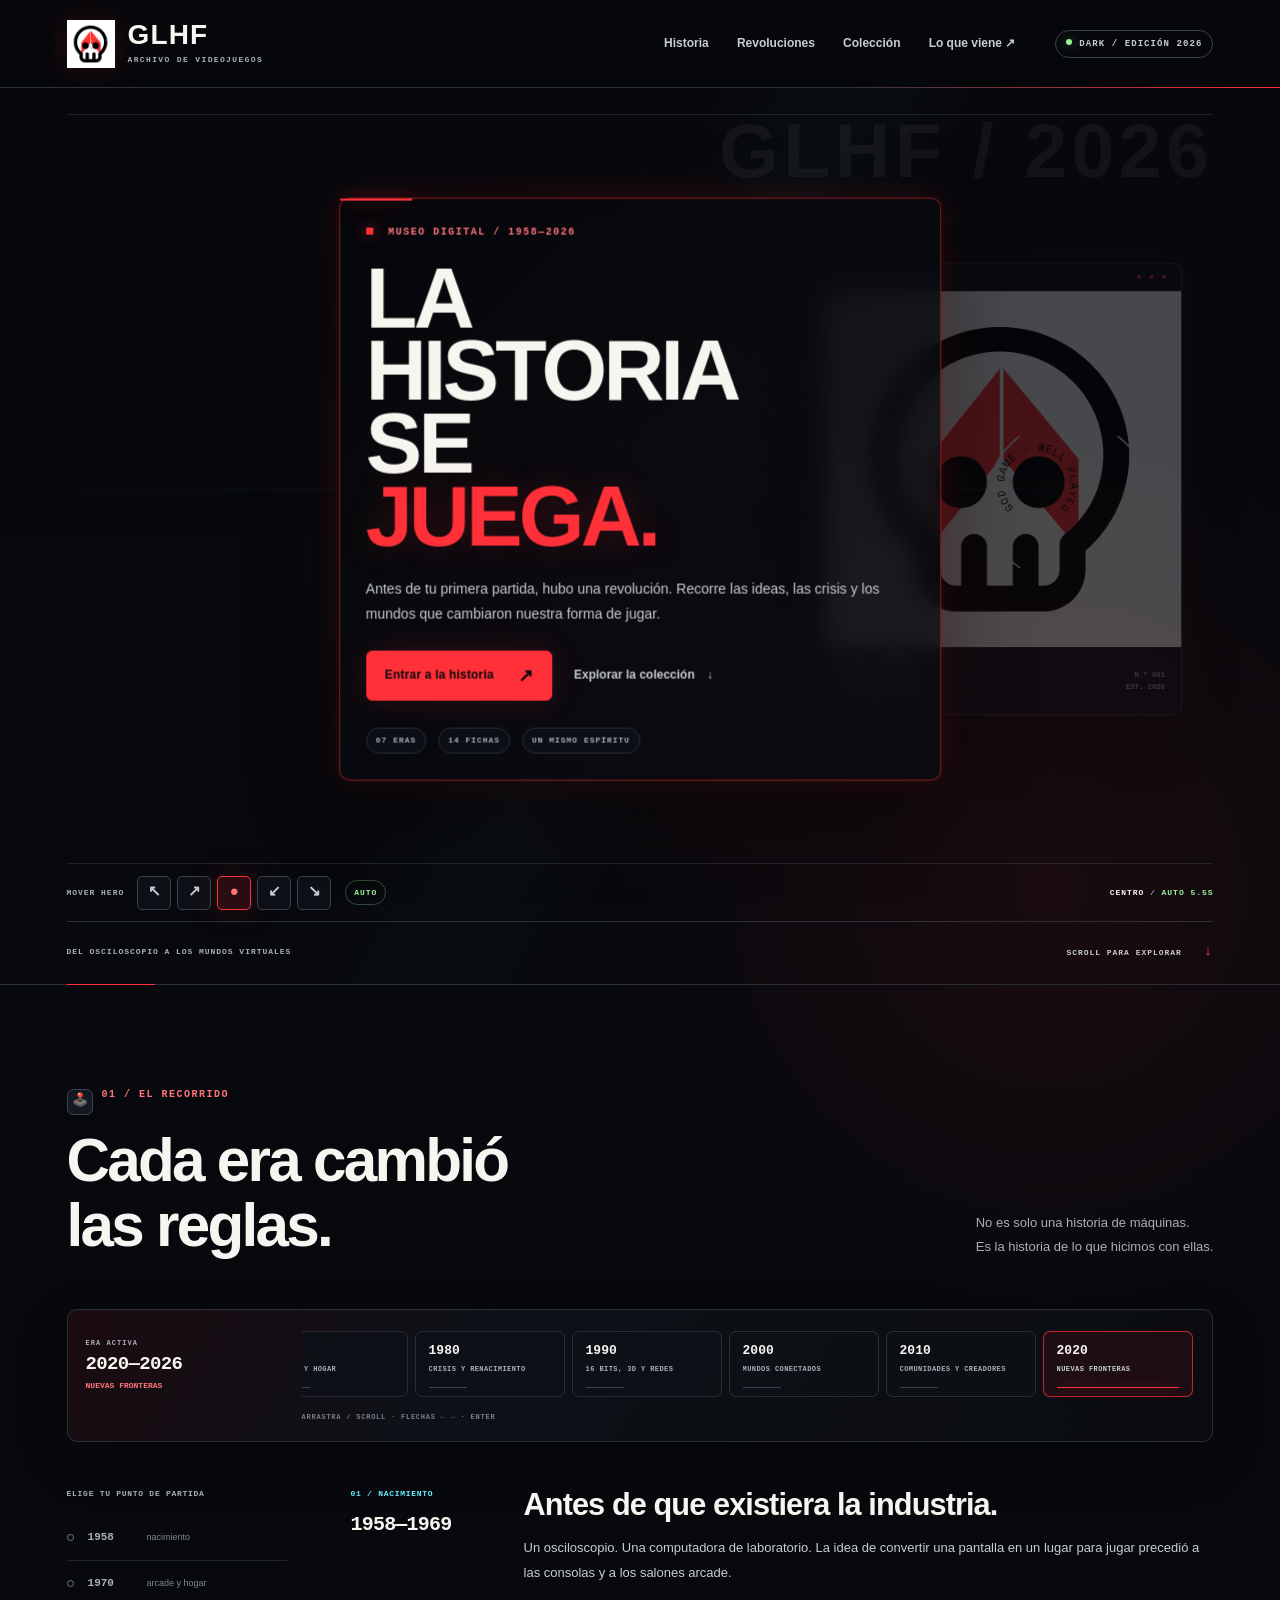
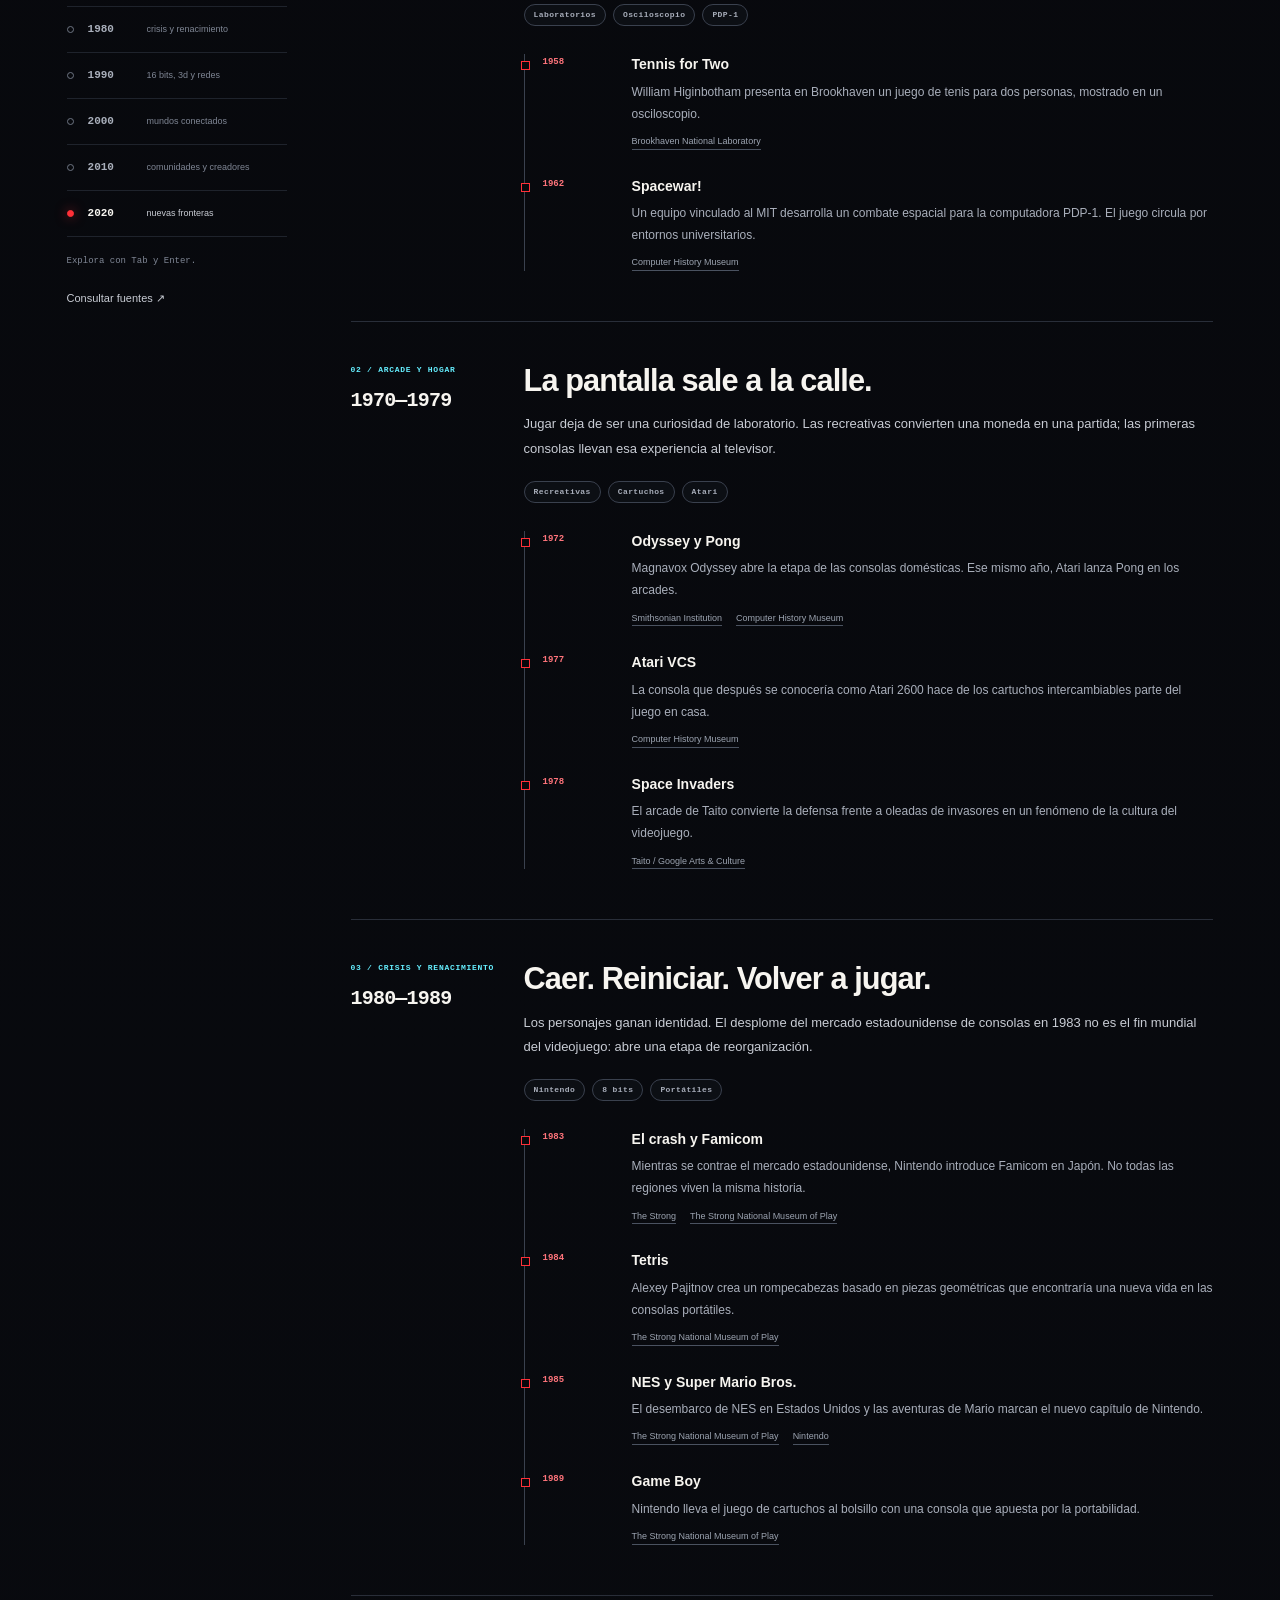
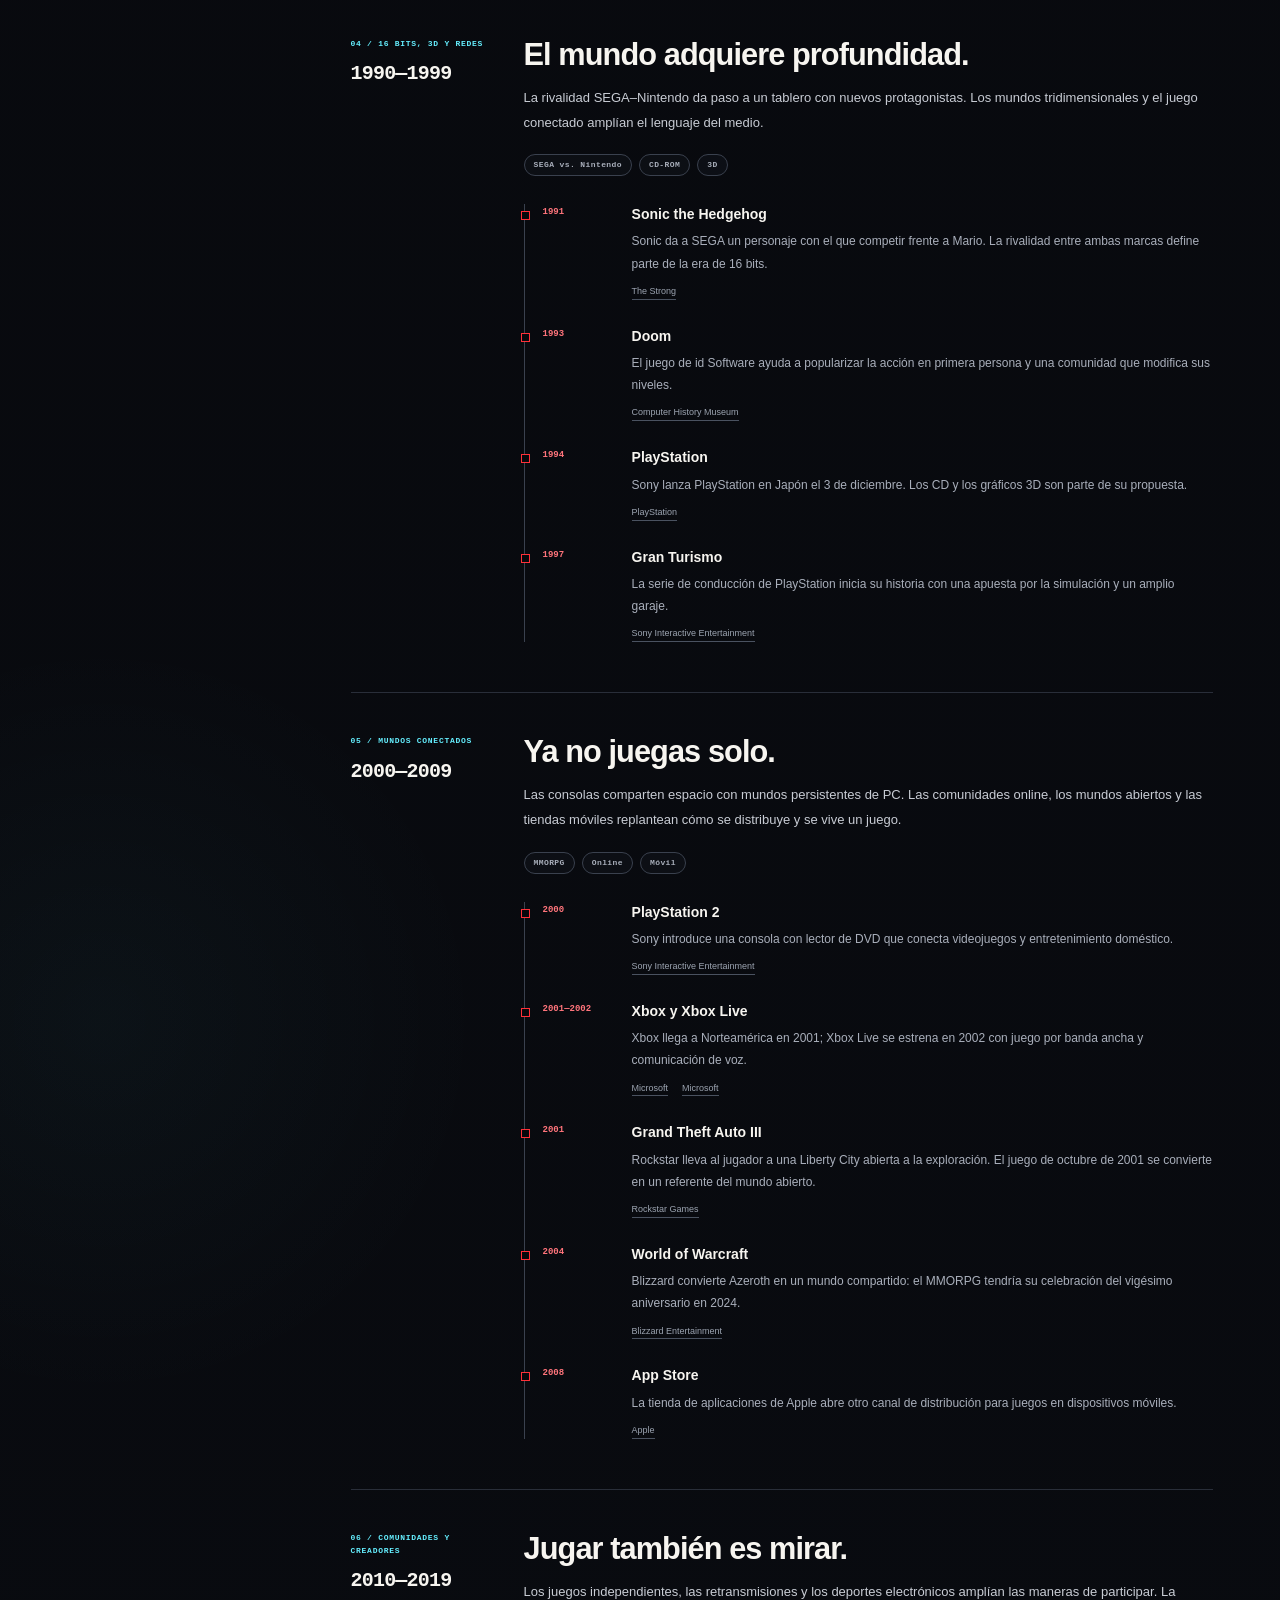
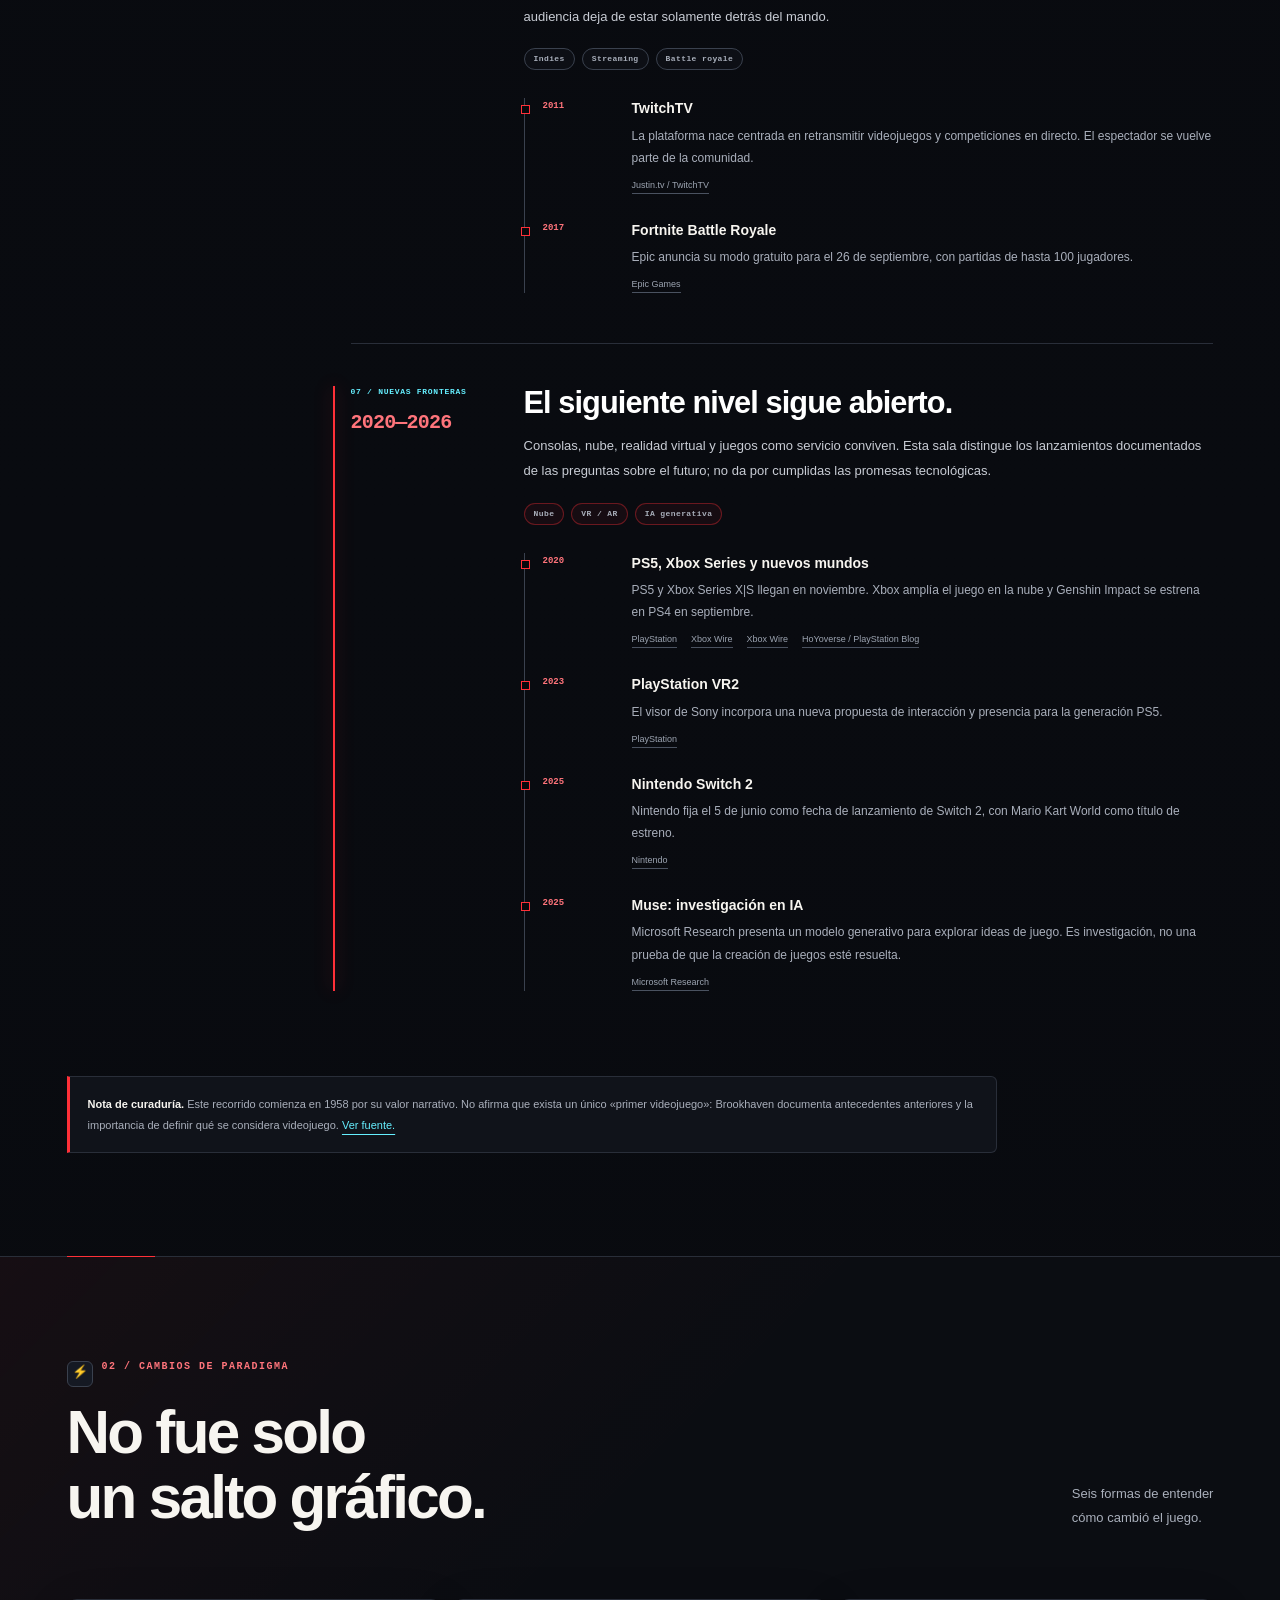
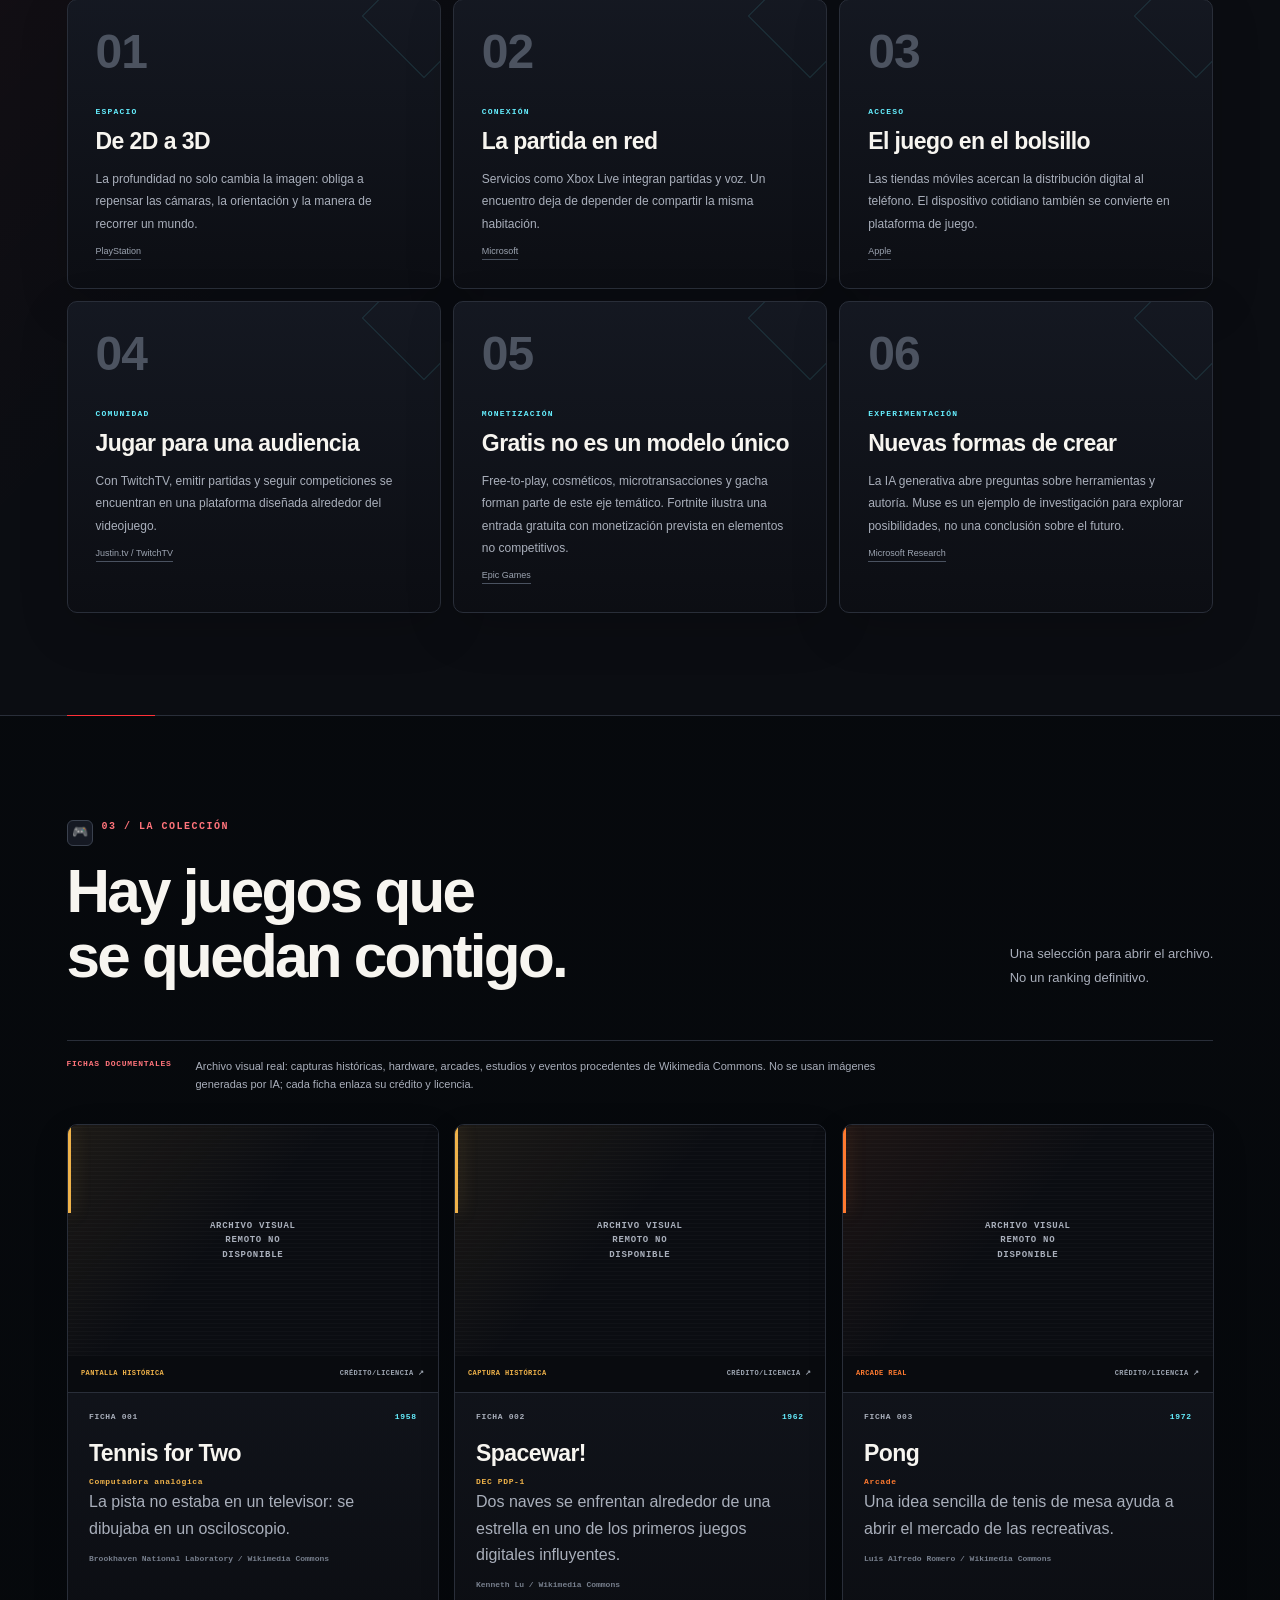
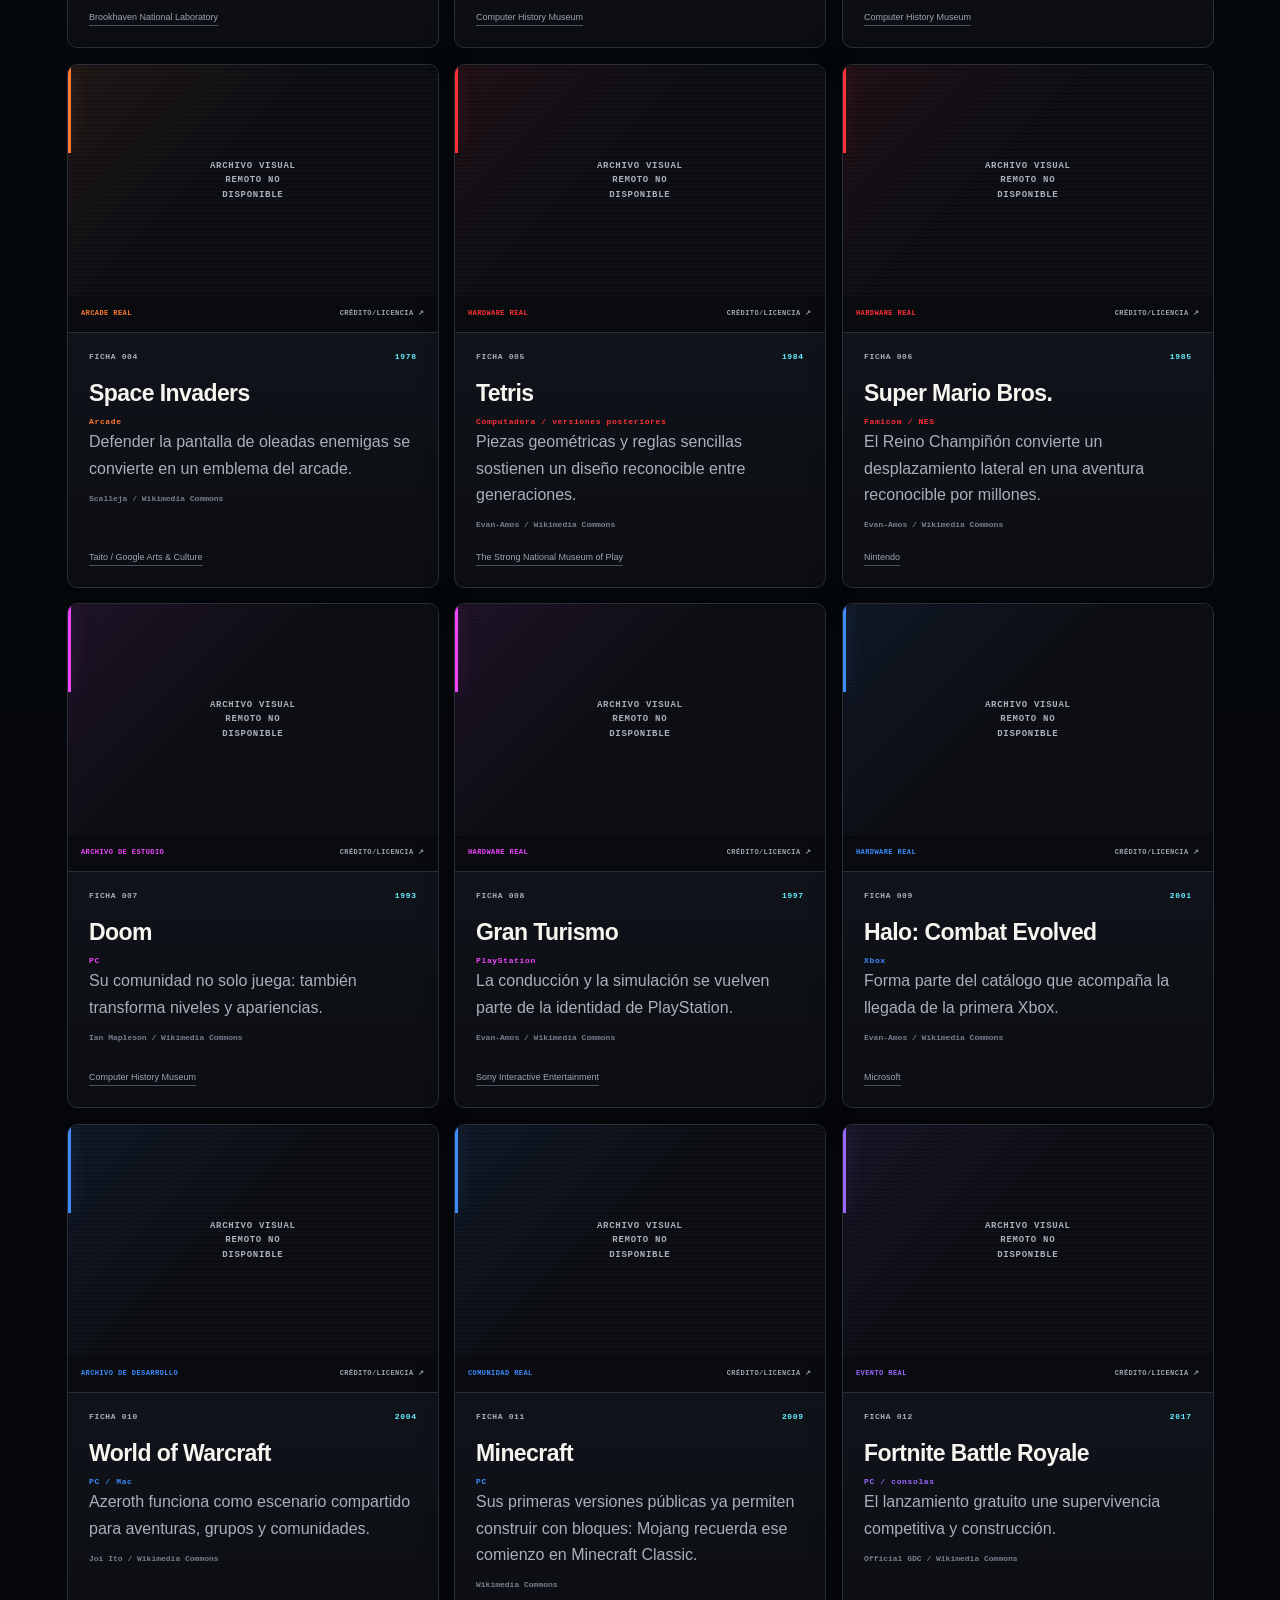
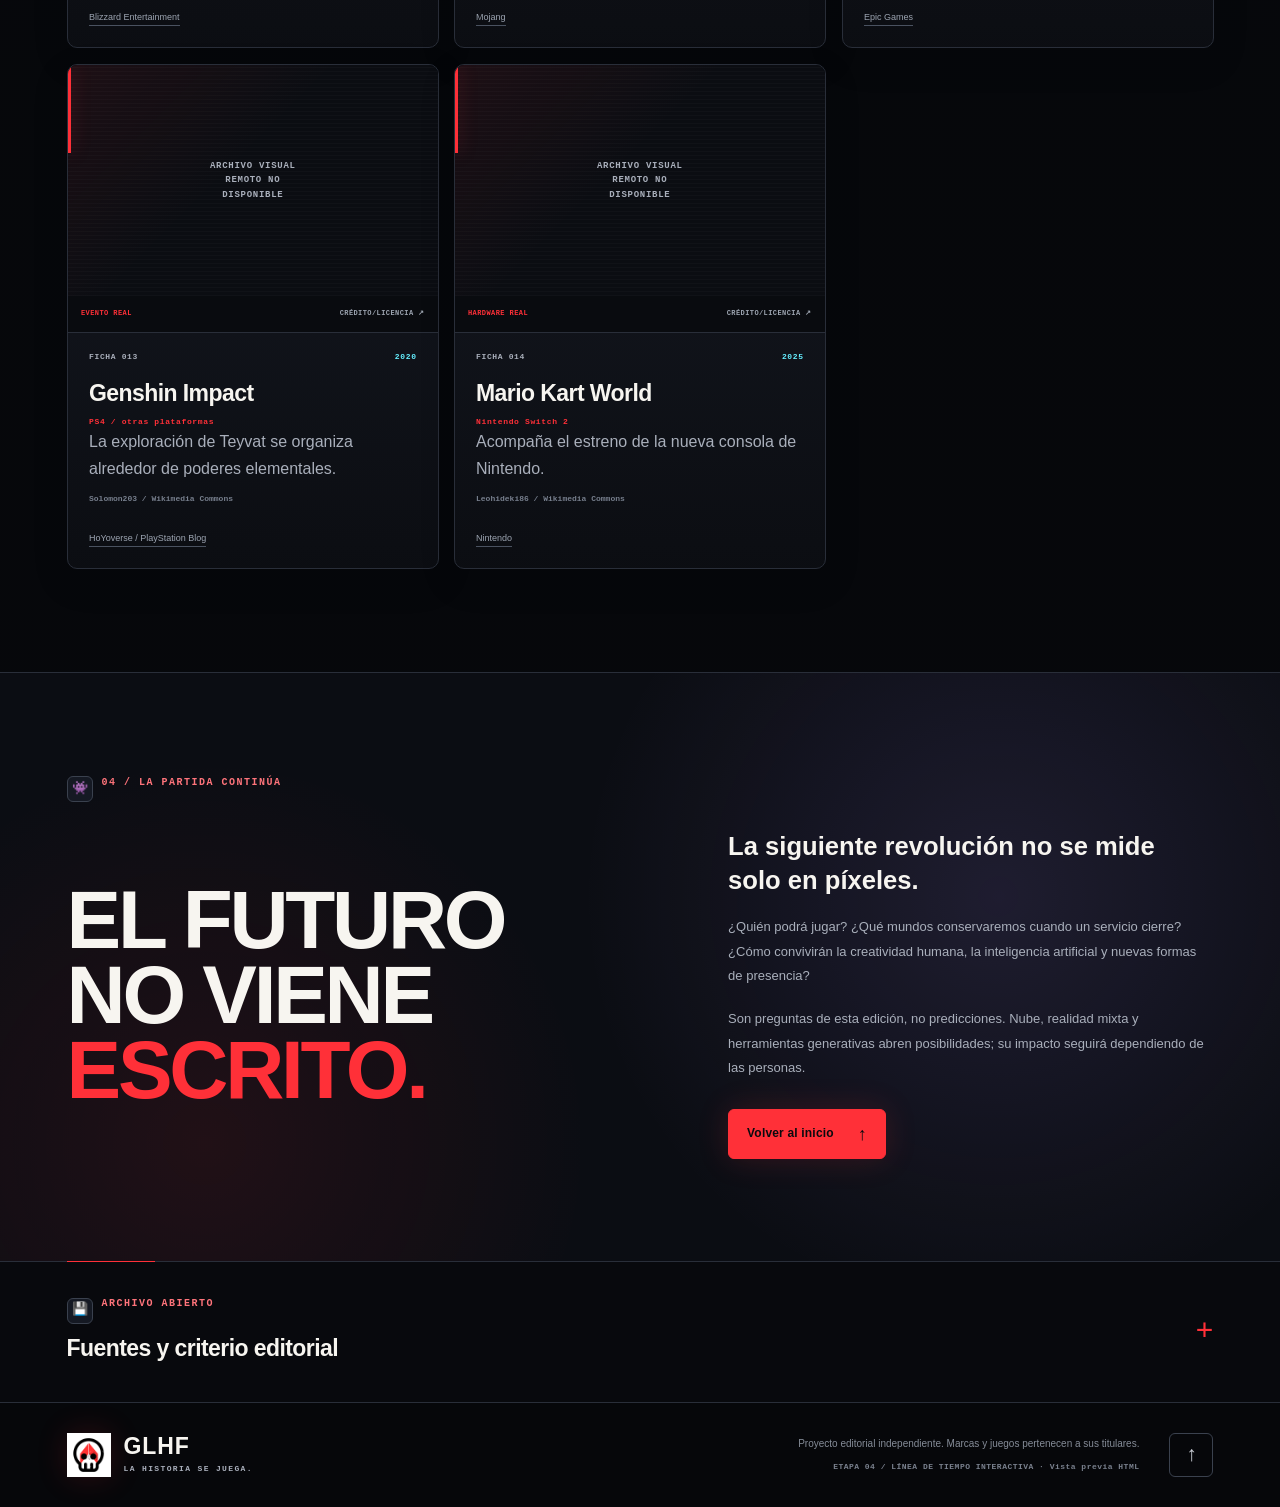
==== commit 13e916d8: "feat" ====
--- a/index.html
+++ b/index.html
@@ -1,5 +1,5 @@
 <!DOCTYPE html>
-<html lang="es" data-engine="static" data-theme="dark">
+<html lang="es" data-engine="static" data-theme="dark" data-active-era="era-1958">
 <head>
 <meta charset="utf-8" />
 <meta name="viewport" content="width=device-width, initial-scale=1" />
@@ -42,6 +42,14 @@
 </section>
 <section class="history-section section-wrap" id="historia" aria-labelledby="history-title">
  <div class="section-heading"><div><p class="eyebrow"><span class="section-icon" aria-hidden="true">🕹️</span>01 / EL RECORRIDO</p><h2 id="history-title">Cada era cambió<br />las reglas.</h2></div><p>No es solo una historia de máquinas.<br />Es la historia de lo que hicimos con ellas.</p></div>
+ <div class="timeline-console" aria-label="Línea de tiempo interactiva"><div class="timeline-now" aria-live="polite"><span class="timeline-now-label">ERA ACTIVA</span><strong data-timeline-now-period>1958—1969</strong><span data-timeline-now-title>Nacimiento</span></div><nav class="timeline-rail" data-timeline-rail aria-label="Navegar por décadas"><a class="timeline-rail-link" href="#era-1958" data-era-rail="era-1958" aria-label="1958—1969: nacimiento"><span>1958</span><small>nacimiento</small></a>
+<a class="timeline-rail-link" href="#era-1970" data-era-rail="era-1970" aria-label="1970—1979: arcade y hogar"><span>1970</span><small>arcade y hogar</small></a>
+<a class="timeline-rail-link" href="#era-1980" data-era-rail="era-1980" aria-label="1980—1989: crisis y renacimiento"><span>1980</span><small>crisis y renacimiento</small></a>
+<a class="timeline-rail-link" href="#era-1990" data-era-rail="era-1990" aria-label="1990—1999: 16 bits, 3d y redes"><span>1990</span><small>16 bits, 3d y redes</small></a>
+<a class="timeline-rail-link" href="#era-2000" data-era-rail="era-2000" aria-label="2000—2009: mundos conectados"><span>2000</span><small>mundos conectados</small></a>
+<a class="timeline-rail-link" href="#era-2010" data-era-rail="era-2010" aria-label="2010—2019: comunidades y creadores"><span>2010</span><small>comunidades y creadores</small></a>
+<a class="timeline-rail-link" href="#era-2020" data-era-rail="era-2020" aria-label="2020—2026: nuevas fronteras"><span>2020</span><small>nuevas fronteras</small></a>
+</nav><p class="timeline-hint">ARRASTRA / SCROLL · FLECHAS ← → · ENTER</p></div>
  <div class="history-layout"><aside class="timeline-sidebar" aria-label="Guía del recorrido"><div id="era-controls"><nav class="era-navigation" aria-label="Elegir una era"><p class="eyebrow">ELIGE TU PUNTO DE PARTIDA</p><ol><li><a class="era-link" href="#era-1958" data-era-link="era-1958"><span class="nav-dot" aria-hidden="true"></span><span>1958</span><span class="nav-era-name">nacimiento</span></a></li><li><a class="era-link" href="#era-1970" data-era-link="era-1970"><span class="nav-dot" aria-hidden="true"></span><span>1970</span><span class="nav-era-name">arcade y hogar</span></a></li><li><a class="era-link" href="#era-1980" data-era-link="era-1980"><span class="nav-dot" aria-hidden="true"></span><span>1980</span><span class="nav-era-name">crisis y renacimiento</span></a></li><li><a class="era-link" href="#era-1990" data-era-link="era-1990"><span class="nav-dot" aria-hidden="true"></span><span>1990</span><span class="nav-era-name">16 bits, 3d y redes</span></a></li><li><a class="era-link" href="#era-2000" data-era-link="era-2000"><span class="nav-dot" aria-hidden="true"></span><span>2000</span><span class="nav-era-name">mundos conectados</span></a></li><li><a class="era-link" href="#era-2010" data-era-link="era-2010"><span class="nav-dot" aria-hidden="true"></span><span>2010</span><span class="nav-era-name">comunidades y creadores</span></a></li><li><a class="era-link" href="#era-2020" data-era-link="era-2020"><span class="nav-dot" aria-hidden="true"></span><span>2020</span><span class="nav-era-name">nuevas fronteras</span></a></li></ol><p class="navigation-note">Explora con Tab y Enter.</p></nav></div><a class="source-shortcut" href="#fuentes">Consultar fuentes <span aria-hidden="true">↗</span></a></aside><div class="era-list"><article class="era" id="era-1958" aria-labelledby="era-1958-title" data-era="era-1958">
 <div class="era-stamp"><span class="eyebrow">01 / NACIMIENTO</span><span class="era-period">1958—1969</span></div>
 <div class="era-body"><h3 id="era-1958-title" tabindex="-1">Antes de que existiera la industria.</h3><p class="era-description">Un osciloscopio. Una computadora de laboratorio. La idea de convertir una pantalla en un lugar para jugar precedi&#243; a las consolas y a los salones arcade.</p><div class="tags"><span>Laboratorios</span><span>Osciloscopio</span><span>PDP-1</span></div><ol class="milestones"><li class="milestone"><span class="milestone-year">1958</span><div><h4>Tennis for Two</h4><p>William Higinbotham presenta en Brookhaven un juego de tenis para dos personas, mostrado en un osciloscopio.</p><div class="refs"><a href="#source-bnl">Brookhaven National Laboratory</a></div></div></li><li class="milestone"><span class="milestone-year">1962</span><div><h4>Spacewar!</h4><p>Un equipo vinculado al MIT desarrolla un combate espacial para la computadora PDP-1. El juego circula por entornos universitarios.</p><div class="refs"><a href="#source-chm">Computer History Museum</a></div></div></li></ol></div></article><article class="era" id="era-1970" aria-labelledby="era-1970-title" data-era="era-1970">
@@ -60,10 +68,66 @@
  <p class="editorial-note"><strong>Nota de curaduría.</strong> Este recorrido comienza en 1958 por su valor narrativo. No afirma que exista un único «primer videojuego»: Brookhaven documenta antecedentes anteriores y la importancia de definir qué se considera videojuego. <a href="#source-bnl">Ver fuente.</a></p>
 </section>
 <section class="revolutions-section section-wrap" id="revoluciones" aria-labelledby="revolutions-title"><div class="section-heading"><div><p class="eyebrow"><span class="section-icon" aria-hidden="true">⚡</span>02 / CAMBIOS DE PARADIGMA</p><h2 id="revolutions-title">No fue solo<br />un salto gráfico.</h2></div><p>Seis formas de entender<br />cómo cambió el juego.</p></div><div class="revolution-grid"><article class="revolution"><span class="revolution-number" aria-hidden="true">01</span><span class="eyebrow">ESPACIO</span><h3>De 2D a 3D</h3><p>La profundidad no solo cambia la imagen: obliga a repensar las c&#225;maras, la orientaci&#243;n y la manera de recorrer un mundo.</p><div class="refs"><a href="#source-ps1">PlayStation</a></div></article><article class="revolution"><span class="revolution-number" aria-hidden="true">02</span><span class="eyebrow">CONEXI&#211;N</span><h3>La partida en red</h3><p>Servicios como Xbox Live integran partidas y voz. Un encuentro deja de depender de compartir la misma habitaci&#243;n.</p><div class="refs"><a href="#source-live">Microsoft</a></div></article><article class="revolution"><span class="revolution-number" aria-hidden="true">03</span><span class="eyebrow">ACCESO</span><h3>El juego en el bolsillo</h3><p>Las tiendas m&#243;viles acercan la distribuci&#243;n digital al tel&#233;fono. El dispositivo cotidiano tambi&#233;n se convierte en plataforma de juego.</p><div class="refs"><a href="#source-apple">Apple</a></div></article><article class="revolution"><span class="revolution-number" aria-hidden="true">04</span><span class="eyebrow">COMUNIDAD</span><h3>Jugar para una audiencia</h3><p>Con TwitchTV, emitir partidas y seguir competiciones se encuentran en una plataforma dise&#241;ada alrededor del videojuego.</p><div class="refs"><a href="#source-twitch">Justin.tv / TwitchTV</a></div></article><article class="revolution"><span class="revolution-number" aria-hidden="true">05</span><span class="eyebrow">MONETIZACI&#211;N</span><h3>Gratis no es un modelo &#250;nico</h3><p>Free-to-play, cosm&#233;ticos, microtransacciones y gacha forman parte de este eje tem&#225;tico. Fortnite ilustra una entrada gratuita con monetizaci&#243;n prevista en elementos no competitivos.</p><div class="refs"><a href="#source-fortnite">Epic Games</a></div></article><article class="revolution"><span class="revolution-number" aria-hidden="true">06</span><span class="eyebrow">EXPERIMENTACI&#211;N</span><h3>Nuevas formas de crear</h3><p>La IA generativa abre preguntas sobre herramientas y autor&#237;a. Muse es un ejemplo de investigaci&#243;n para explorar posibilidades, no una conclusi&#243;n sobre el futuro.</p><div class="refs"><a href="#source-muse">Microsoft Research</a></div></article></div></section>
-<section class="collection-section section-wrap" id="coleccion" aria-labelledby="collection-title"><div class="section-heading"><div><p class="eyebrow"><span class="section-icon" aria-hidden="true">🎮</span>03 / LA COLECCIÓN</p><h2 id="collection-title">Hay juegos que<br />se quedan contigo.</h2></div><p>Una selección para abrir el archivo.<br />No un ranking definitivo.</p></div><div class="gallery-note"><span class="label">FICHAS DOCUMENTALES</span><p>Las imágenes reales y sus atribuciones se incorporarán en la etapa visual de la colección. Aquí no se utilizan carátulas ni capturas generadas.</p></div><div class="game-grid"><article class="game-card" data-game-era="era-1958"><div class="game-top"><span>FICHA 001</span><span>1958</span></div><h3>Tennis for Two</h3><p class="game-platform">Computadora anal&#243;gica</p><p>La pista no estaba en un televisor: se dibujaba en un osciloscopio.</p><div class="refs"><a href="#source-bnl">Brookhaven National Laboratory</a></div></article><article class="game-card" data-game-era="era-1958"><div class="game-top"><span>FICHA 002</span><span>1962</span></div><h3>Spacewar!</h3><p class="game-platform">DEC PDP-1</p><p>Dos naves se enfrentan alrededor de una estrella en uno de los primeros juegos digitales influyentes.</p><div class="refs"><a href="#source-chm">Computer History Museum</a></div></article><article class="game-card" data-game-era="era-1970"><div class="game-top"><span>FICHA 003</span><span>1972</span></div><h3>Pong</h3><p class="game-platform">Arcade</p><p>Una idea sencilla de tenis de mesa ayuda a abrir el mercado de las recreativas.</p><div class="refs"><a href="#source-pong">Computer History Museum</a></div></article><article class="game-card" data-game-era="era-1970"><div class="game-top"><span>FICHA 004</span><span>1978</span></div><h3>Space Invaders</h3><p class="game-platform">Arcade</p><p>Defender la pantalla de oleadas enemigas se convierte en un emblema del arcade.</p><div class="refs"><a href="#source-invaders">Taito / Google Arts &amp; Culture</a></div></article><article class="game-card" data-game-era="era-1980"><div class="game-top"><span>FICHA 005</span><span>1984</span></div><h3>Tetris</h3><p class="game-platform">Computadora / versiones posteriores</p><p>Piezas geom&#233;tricas y reglas sencillas sostienen un dise&#241;o reconocible entre generaciones.</p><div class="refs"><a href="#source-strong">The Strong National Museum of Play</a></div></article><article class="game-card" data-game-era="era-1980"><div class="game-top"><span>FICHA 006</span><span>1985</span></div><h3>Super Mario Bros.</h3><p class="game-platform">Famicom / NES</p><p>El Reino Champi&#241;&#243;n convierte un desplazamiento lateral en una aventura reconocible por millones.</p><div class="refs"><a href="#source-mario">Nintendo</a></div></article><article class="game-card" data-game-era="era-1990"><div class="game-top"><span>FICHA 007</span><span>1993</span></div><h3>Doom</h3><p class="game-platform">PC</p><p>Su comunidad no solo juega: tambi&#233;n transforma niveles y apariencias.</p><div class="refs"><a href="#source-chm">Computer History Museum</a></div></article><article class="game-card" data-game-era="era-1990"><div class="game-top"><span>FICHA 008</span><span>1997</span></div><h3>Gran Turismo</h3><p class="game-platform">PlayStation</p><p>La conducci&#243;n y la simulaci&#243;n se vuelven parte de la identidad de PlayStation.</p><div class="refs"><a href="#source-sie">Sony Interactive Entertainment</a></div></article><article class="game-card" data-game-era="era-2000"><div class="game-top"><span>FICHA 009</span><span>2001</span></div><h3>Halo: Combat Evolved</h3><p class="game-platform">Xbox</p><p>Forma parte del cat&#225;logo que acompa&#241;a la llegada de la primera Xbox.</p><div class="refs"><a href="#source-xbox">Microsoft</a></div></article><article class="game-card" data-game-era="era-2000"><div class="game-top"><span>FICHA 010</span><span>2004</span></div><h3>World of Warcraft</h3><p class="game-platform">PC / Mac</p><p>Azeroth funciona como escenario compartido para aventuras, grupos y comunidades.</p><div class="refs"><a href="#source-wow">Blizzard Entertainment</a></div></article><article class="game-card" data-game-era="era-2000"><div class="game-top"><span>FICHA 011</span><span>2009</span></div><h3>Minecraft</h3><p class="game-platform">PC</p><p>Sus primeras versiones p&#250;blicas ya permiten construir con bloques: Mojang recuerda ese comienzo en Minecraft Classic.</p><div class="refs"><a href="#source-minecraft">Mojang</a></div></article><article class="game-card" data-game-era="era-2010"><div class="game-top"><span>FICHA 012</span><span>2017</span></div><h3>Fortnite Battle Royale</h3><p class="game-platform">PC / consolas</p><p>El lanzamiento gratuito une supervivencia competitiva y construcci&#243;n.</p><div class="refs"><a href="#source-fortnite">Epic Games</a></div></article><article class="game-card" data-game-era="era-2020"><div class="game-top"><span>FICHA 013</span><span>2020</span></div><h3>Genshin Impact</h3><p class="game-platform">PS4 / otras plataformas</p><p>La exploraci&#243;n de Teyvat se organiza alrededor de poderes elementales.</p><div class="refs"><a href="#source-genshin">HoYoverse / PlayStation Blog</a></div></article><article class="game-card" data-game-era="era-2020"><div class="game-top"><span>FICHA 014</span><span>2025</span></div><h3>Mario Kart World</h3><p class="game-platform">Nintendo Switch 2</p><p>Acompa&#241;a el estreno de la nueva consola de Nintendo.</p><div class="refs"><a href="#source-switch2">Nintendo</a></div></article></div></section>
+<section class="collection-section section-wrap" id="coleccion" aria-labelledby="collection-title"><div class="section-heading"><div><p class="eyebrow"><span class="section-icon" aria-hidden="true">🎮</span>03 / LA COLECCIÓN</p><h2 id="collection-title">Hay juegos que<br />se quedan contigo.</h2></div><p>Una selección para abrir el archivo.<br />No un ranking definitivo.</p></div><div class="gallery-note"><span class="label">FICHAS DOCUMENTALES</span><p>Archivo visual real: capturas históricas, hardware, arcades, estudios y eventos procedentes de Wikimedia Commons. No se usan imágenes generadas por IA; cada ficha enlaza su crédito y licencia.</p></div><div class="game-grid"><article class="game-card" data-game-era="era-1958" data-tilt-card>
+<figure class="game-media"><div class="game-media-frame"><img src="https://commons.wikimedia.org/wiki/Special:Redirect/file/Tennis%20For%20Two%20on%20a%20DuMont%20Lab%20Oscilloscope%20Type%20304-A.jpg?width=1200" alt="Tennis for Two ejecut&#225;ndose en un osciloscopio DuMont, recreaci&#243;n hist&#243;rica del sistema de 1958." loading="lazy" decoding="async" referrerpolicy="no-referrer" /></div><figcaption><span>Pantalla hist&#243;rica</span><a href="https://commons.wikimedia.org/wiki/File:Tennis%20For%20Two%20on%20a%20DuMont%20Lab%20Oscilloscope%20Type%20304-A.jpg" target="_blank" rel="noopener noreferrer" aria-label="Ver crédito y licencia de la imagen de Tennis for Two en Wikimedia Commons">Crédito/licencia ↗</a></figcaption></figure>
+<div class="game-card-body"><div class="game-top"><span>FICHA 001</span><span>1958</span></div><h3>Tennis for Two</h3><p class="game-platform">Computadora anal&#243;gica</p><p>La pista no estaba en un televisor: se dibujaba en un osciloscopio.</p><p class="media-credit">Brookhaven National Laboratory / Wikimedia Commons</p><div class="refs"><a href="#source-bnl">Brookhaven National Laboratory</a></div></div>
+</article>
+<article class="game-card" data-game-era="era-1958" data-tilt-card>
+<figure class="game-media"><div class="game-media-frame"><img src="https://commons.wikimedia.org/wiki/Special:Redirect/file/Spacewar%20screenshot.jpg?width=1200" alt="Spacewar! ejecut&#225;ndose en una computadora PDP-1." loading="lazy" decoding="async" referrerpolicy="no-referrer" /></div><figcaption><span>Captura hist&#243;rica</span><a href="https://commons.wikimedia.org/wiki/File:Spacewar%20screenshot.jpg" target="_blank" rel="noopener noreferrer" aria-label="Ver crédito y licencia de la imagen de Spacewar! en Wikimedia Commons">Crédito/licencia ↗</a></figcaption></figure>
+<div class="game-card-body"><div class="game-top"><span>FICHA 002</span><span>1962</span></div><h3>Spacewar!</h3><p class="game-platform">DEC PDP-1</p><p>Dos naves se enfrentan alrededor de una estrella en uno de los primeros juegos digitales influyentes.</p><p class="media-credit">Kenneth Lu / Wikimedia Commons</p><div class="refs"><a href="#source-chm">Computer History Museum</a></div></div>
+</article>
+<article class="game-card" data-game-era="era-1970" data-tilt-card>
+<figure class="game-media"><div class="game-media-frame"><img src="https://commons.wikimedia.org/wiki/Special:Redirect/file/PONG%20arcade.jpg?width=1200" alt="Gabinete arcade de Pong fotografiado en una sala recreativa." loading="lazy" decoding="async" referrerpolicy="no-referrer" /></div><figcaption><span>Arcade real</span><a href="https://commons.wikimedia.org/wiki/File:PONG%20arcade.jpg" target="_blank" rel="noopener noreferrer" aria-label="Ver crédito y licencia de la imagen de Pong en Wikimedia Commons">Crédito/licencia ↗</a></figcaption></figure>
+<div class="game-card-body"><div class="game-top"><span>FICHA 003</span><span>1972</span></div><h3>Pong</h3><p class="game-platform">Arcade</p><p>Una idea sencilla de tenis de mesa ayuda a abrir el mercado de las recreativas.</p><p class="media-credit">Luis Alfredo Romero / Wikimedia Commons</p><div class="refs"><a href="#source-pong">Computer History Museum</a></div></div>
+</article>
+<article class="game-card" data-game-era="era-1970" data-tilt-card>
+<figure class="game-media"><div class="game-media-frame"><img src="https://commons.wikimedia.org/wiki/Special:Redirect/file/Space%20Invader%20Cabinet.jpg?width=1200" alt="Gabinete arcade de Space Invaders, ejemplo f&#237;sico de la cultura recreativa de finales de los setenta." loading="lazy" decoding="async" referrerpolicy="no-referrer" /></div><figcaption><span>Arcade real</span><a href="https://commons.wikimedia.org/wiki/File:Space%20Invader%20Cabinet.jpg" target="_blank" rel="noopener noreferrer" aria-label="Ver crédito y licencia de la imagen de Space Invaders en Wikimedia Commons">Crédito/licencia ↗</a></figcaption></figure>
+<div class="game-card-body"><div class="game-top"><span>FICHA 004</span><span>1978</span></div><h3>Space Invaders</h3><p class="game-platform">Arcade</p><p>Defender la pantalla de oleadas enemigas se convierte en un emblema del arcade.</p><p class="media-credit">Scalleja / Wikimedia Commons</p><div class="refs"><a href="#source-invaders">Taito / Google Arts &amp; Culture</a></div></div>
+</article>
+<article class="game-card" data-game-era="era-1980" data-tilt-card>
+<figure class="game-media"><div class="game-media-frame"><img src="https://commons.wikimedia.org/wiki/Special:Redirect/file/Game-Boy-Original.jpg?width=1200" alt="Nintendo Game Boy original de 1989, plataforma estrechamente asociada con la expansi&#243;n global de Tetris." loading="lazy" decoding="async" referrerpolicy="no-referrer" /></div><figcaption><span>Hardware real</span><a href="https://commons.wikimedia.org/wiki/File:Game-Boy-Original.jpg" target="_blank" rel="noopener noreferrer" aria-label="Ver crédito y licencia de la imagen de Tetris en Wikimedia Commons">Crédito/licencia ↗</a></figcaption></figure>
+<div class="game-card-body"><div class="game-top"><span>FICHA 005</span><span>1984</span></div><h3>Tetris</h3><p class="game-platform">Computadora / versiones posteriores</p><p>Piezas geom&#233;tricas y reglas sencillas sostienen un dise&#241;o reconocible entre generaciones.</p><p class="media-credit">Evan-Amos / Wikimedia Commons</p><div class="refs"><a href="#source-strong">The Strong National Museum of Play</a></div></div>
+</article>
+<article class="game-card" data-game-era="era-1980" data-tilt-card>
+<figure class="game-media"><div class="game-media-frame"><img src="https://commons.wikimedia.org/wiki/Special:Redirect/file/Nintendo-Entertainment-System-NES-Console-FL.jpg?width=1200" alt="Nintendo Entertainment System, la plataforma dom&#233;stica vinculada al lanzamiento occidental de Super Mario Bros." loading="lazy" decoding="async" referrerpolicy="no-referrer" /></div><figcaption><span>Hardware real</span><a href="https://commons.wikimedia.org/wiki/File:Nintendo-Entertainment-System-NES-Console-FL.jpg" target="_blank" rel="noopener noreferrer" aria-label="Ver crédito y licencia de la imagen de Super Mario Bros. en Wikimedia Commons">Crédito/licencia ↗</a></figcaption></figure>
+<div class="game-card-body"><div class="game-top"><span>FICHA 006</span><span>1985</span></div><h3>Super Mario Bros.</h3><p class="game-platform">Famicom / NES</p><p>El Reino Champi&#241;&#243;n convierte un desplazamiento lateral en una aventura reconocible por millones.</p><p class="media-credit">Evan-Amos / Wikimedia Commons</p><div class="refs"><a href="#source-mario">Nintendo</a></div></div>
+</article>
+<article class="game-card" data-game-era="era-1990" data-tilt-card>
+<figure class="game-media"><div class="game-media-frame"><img src="https://commons.wikimedia.org/wiki/Special:Redirect/file/American%20McGee%20at%20id%20Software,%206%20October%201995%20(by%20Ian%20Mapleson,%20administrator%20of%20the%20Doom%20Help%20Service).jpg?width=1200" alt="American McGee en id Software en 1995, archivo fotogr&#225;fico del estudio durante la era de Doom." loading="lazy" decoding="async" referrerpolicy="no-referrer" /></div><figcaption><span>Archivo de estudio</span><a href="https://commons.wikimedia.org/wiki/File:American%20McGee%20at%20id%20Software,%206%20October%201995%20(by%20Ian%20Mapleson,%20administrator%20of%20the%20Doom%20Help%20Service).jpg" target="_blank" rel="noopener noreferrer" aria-label="Ver crédito y licencia de la imagen de Doom en Wikimedia Commons">Crédito/licencia ↗</a></figcaption></figure>
+<div class="game-card-body"><div class="game-top"><span>FICHA 007</span><span>1993</span></div><h3>Doom</h3><p class="game-platform">PC</p><p>Su comunidad no solo juega: tambi&#233;n transforma niveles y apariencias.</p><p class="media-credit">Ian Mapleson / Wikimedia Commons</p><div class="refs"><a href="#source-chm">Computer History Museum</a></div></div>
+</article>
+<article class="game-card" data-game-era="era-1990" data-tilt-card>
+<figure class="game-media"><div class="game-media-frame"><img src="https://commons.wikimedia.org/wiki/Special:Redirect/file/PlayStation-SCPH-1000-with-Controller.jpg?width=1200" alt="PlayStation SCPH-1000 con control y tarjeta de memoria, hardware de la generaci&#243;n de Gran Turismo." loading="lazy" decoding="async" referrerpolicy="no-referrer" /></div><figcaption><span>Hardware real</span><a href="https://commons.wikimedia.org/wiki/File:PlayStation-SCPH-1000-with-Controller.jpg" target="_blank" rel="noopener noreferrer" aria-label="Ver crédito y licencia de la imagen de Gran Turismo en Wikimedia Commons">Crédito/licencia ↗</a></figcaption></figure>
+<div class="game-card-body"><div class="game-top"><span>FICHA 008</span><span>1997</span></div><h3>Gran Turismo</h3><p class="game-platform">PlayStation</p><p>La conducci&#243;n y la simulaci&#243;n se vuelven parte de la identidad de PlayStation.</p><p class="media-credit">Evan-Amos / Wikimedia Commons</p><div class="refs"><a href="#source-sie">Sony Interactive Entertainment</a></div></div>
+</article>
+<article class="game-card" data-game-era="era-2000" data-tilt-card>
+<figure class="game-media"><div class="game-media-frame"><img src="https://commons.wikimedia.org/wiki/Special:Redirect/file/Xbox-console.jpg?width=1200" alt="Xbox original con control S, plataforma de lanzamiento de Halo: Combat Evolved." loading="lazy" decoding="async" referrerpolicy="no-referrer" /></div><figcaption><span>Hardware real</span><a href="https://commons.wikimedia.org/wiki/File:Xbox-console.jpg" target="_blank" rel="noopener noreferrer" aria-label="Ver crédito y licencia de la imagen de Halo: Combat Evolved en Wikimedia Commons">Crédito/licencia ↗</a></figcaption></figure>
+<div class="game-card-body"><div class="game-top"><span>FICHA 009</span><span>2001</span></div><h3>Halo: Combat Evolved</h3><p class="game-platform">Xbox</p><p>Forma parte del cat&#225;logo que acompa&#241;a la llegada de la primera Xbox.</p><p class="media-credit">Evan-Amos / Wikimedia Commons</p><div class="refs"><a href="#source-xbox">Microsoft</a></div></div>
+</article>
+<article class="game-card" data-game-era="era-2000" data-tilt-card>
+<figure class="game-media"><div class="game-media-frame"><img src="https://commons.wikimedia.org/wiki/Special:Redirect/file/Blizzard&#39;s%20Rob%20Pardo%20and%20Tom%20Chilton%20of%20World%20of%20Warcraft%20(520725354).jpg?width=1200" alt="Rob Pardo y Tom Chilton, desarrolladores vinculados a World of Warcraft, fotografiados en 2007." loading="lazy" decoding="async" referrerpolicy="no-referrer" /></div><figcaption><span>Archivo de desarrollo</span><a href="https://commons.wikimedia.org/wiki/File:Blizzard&#39;s%20Rob%20Pardo%20and%20Tom%20Chilton%20of%20World%20of%20Warcraft%20(520725354).jpg" target="_blank" rel="noopener noreferrer" aria-label="Ver crédito y licencia de la imagen de World of Warcraft en Wikimedia Commons">Crédito/licencia ↗</a></figcaption></figure>
+<div class="game-card-body"><div class="game-top"><span>FICHA 010</span><span>2004</span></div><h3>World of Warcraft</h3><p class="game-platform">PC / Mac</p><p>Azeroth funciona como escenario compartido para aventuras, grupos y comunidades.</p><p class="media-credit">Joi Ito / Wikimedia Commons</p><div class="refs"><a href="#source-wow">Blizzard Entertainment</a></div></div>
+</article>
+<article class="game-card" data-game-era="era-2000" data-tilt-card>
+<figure class="game-media"><div class="game-media-frame"><img src="https://commons.wikimedia.org/wiki/Special:Redirect/file/MineCon2015ExpoHall.jpg?width=1200" alt="Vista del pabell&#243;n de MineCon 2015, encuentro de la comunidad de Minecraft." loading="lazy" decoding="async" referrerpolicy="no-referrer" /></div><figcaption><span>Comunidad real</span><a href="https://commons.wikimedia.org/wiki/File:MineCon2015ExpoHall.jpg" target="_blank" rel="noopener noreferrer" aria-label="Ver crédito y licencia de la imagen de Minecraft en Wikimedia Commons">Crédito/licencia ↗</a></figcaption></figure>
+<div class="game-card-body"><div class="game-top"><span>FICHA 011</span><span>2009</span></div><h3>Minecraft</h3><p class="game-platform">PC</p><p>Sus primeras versiones p&#250;blicas ya permiten construir con bloques: Mojang recuerda ese comienzo en Minecraft Classic.</p><p class="media-credit">Wikimedia Commons</p><div class="refs"><a href="#source-minecraft">Mojang</a></div></div>
+</article>
+<article class="game-card" data-game-era="era-2010" data-tilt-card>
+<figure class="game-media"><div class="game-media-frame"><img src="https://commons.wikimedia.org/wiki/Special:Redirect/file/Fortnite%20Battle%20Royale%20at%20GDC%202018.jpg?width=1200" alt="Instalaci&#243;n de Fortnite Battle Royale durante la Game Developers Conference de 2018." loading="lazy" decoding="async" referrerpolicy="no-referrer" /></div><figcaption><span>Evento real</span><a href="https://commons.wikimedia.org/wiki/File:Fortnite%20Battle%20Royale%20at%20GDC%202018.jpg" target="_blank" rel="noopener noreferrer" aria-label="Ver crédito y licencia de la imagen de Fortnite Battle Royale en Wikimedia Commons">Crédito/licencia ↗</a></figcaption></figure>
+<div class="game-card-body"><div class="game-top"><span>FICHA 012</span><span>2017</span></div><h3>Fortnite Battle Royale</h3><p class="game-platform">PC / consolas</p><p>El lanzamiento gratuito une supervivencia competitiva y construcci&#243;n.</p><p class="media-credit">Official GDC / Wikimedia Commons</p><div class="refs"><a href="#source-fortnite">Epic Games</a></div></div>
+</article>
+<article class="game-card" data-game-era="era-2020" data-tilt-card>
+<figure class="game-media"><div class="game-media-frame"><img src="https://commons.wikimedia.org/wiki/Special:Redirect/file/TECO%20TL32A1TRE%20at%20Genshin%20Impact%20booth%20stage%2020210131.jpg?width=1200" alt="Pantalla y escenario del stand de Genshin Impact en Taipei Game Show 2021." loading="lazy" decoding="async" referrerpolicy="no-referrer" /></div><figcaption><span>Evento real</span><a href="https://commons.wikimedia.org/wiki/File:TECO%20TL32A1TRE%20at%20Genshin%20Impact%20booth%20stage%2020210131.jpg" target="_blank" rel="noopener noreferrer" aria-label="Ver crédito y licencia de la imagen de Genshin Impact en Wikimedia Commons">Crédito/licencia ↗</a></figcaption></figure>
+<div class="game-card-body"><div class="game-top"><span>FICHA 013</span><span>2020</span></div><h3>Genshin Impact</h3><p class="game-platform">PS4 / otras plataformas</p><p>La exploraci&#243;n de Teyvat se organiza alrededor de poderes elementales.</p><p class="media-credit">Solomon203 / Wikimedia Commons</p><div class="refs"><a href="#source-genshin">HoYoverse / PlayStation Blog</a></div></div>
+</article>
+<article class="game-card" data-game-era="era-2020" data-tilt-card>
+<figure class="game-media"><div class="game-media-frame"><img src="https://commons.wikimedia.org/wiki/Special:Redirect/file/Nintendo%20Switch%202.jpg?width=1200" alt="Nintendo Switch 2 fotografiada en 2025, plataforma de Mario Kart World." loading="lazy" decoding="async" referrerpolicy="no-referrer" /></div><figcaption><span>Hardware real</span><a href="https://commons.wikimedia.org/wiki/File:Nintendo%20Switch%202.jpg" target="_blank" rel="noopener noreferrer" aria-label="Ver crédito y licencia de la imagen de Mario Kart World en Wikimedia Commons">Crédito/licencia ↗</a></figcaption></figure>
+<div class="game-card-body"><div class="game-top"><span>FICHA 014</span><span>2025</span></div><h3>Mario Kart World</h3><p class="game-platform">Nintendo Switch 2</p><p>Acompa&#241;a el estreno de la nueva consola de Nintendo.</p><p class="media-credit">Leohideki86 / Wikimedia Commons</p><div class="refs"><a href="#source-switch2">Nintendo</a></div></div>
+</article>
+</div></section>
 <section class="future-section section-wrap" id="futuro" aria-labelledby="future-title"><p class="eyebrow"><span class="section-icon" aria-hidden="true">👾</span>04 / LA PARTIDA CONTINÚA</p><div class="future-layout"><h2 id="future-title">EL FUTURO<br />NO VIENE<br /><span>ESCRITO.</span></h2><div><p class="future-lead">La siguiente revolución no se mide solo en píxeles.</p><p>¿Quién podrá jugar? ¿Qué mundos conservaremos cuando un servicio cierre? ¿Cómo convivirán la creatividad humana, la inteligencia artificial y nuevas formas de presencia?</p><p>Son preguntas de esta edición, no predicciones. Nube, realidad mixta y herramientas generativas abren posibilidades; su impacto seguirá dependiendo de las personas.</p><a class="button primary" href="#inicio">Volver al inicio <span aria-hidden="true">↑</span></a></div></div></section>
-<section class="sources-section section-wrap" id="fuentes" aria-labelledby="sources-title"><details><summary id="sources-title"><span><span class="eyebrow"><span class="section-icon" aria-hidden="true">💾</span>ARCHIVO ABIERTO</span><span class="sources-heading">Fuentes y criterio editorial</span></span><span class="details-symbol" aria-hidden="true">+</span></summary><div class="sources-body"><p>Textos editoriales de GLHF apoyados en archivos de museos, laboratorios y comunicaciones oficiales. Las fechas se refieren a los lanzamientos o territorios indicados. La selección es introductoria y no pretende agotar toda la historia del medio. Revisión: 16 de septiembre de 2026.</p><p>Las salas siguen el alcance del documento de trabajo. La sección de futuro contiene reflexión editorial, no hechos consumados. Las fuentes originales se conservan para permitir verificación y ampliación.</p><ol class="source-list"><li id="source-bnl"><strong>Brookhaven National Laboratory</strong><a href="https://www.bnl.gov/about/history/firstvideo.php" target="_blank" rel="noopener noreferrer">The First Video Game? <span aria-hidden="true">↗</span><span class="sr-only"> (abre una nueva pestaña)</span></a></li><li id="source-chm"><strong>Computer History Museum</strong><a href="https://www.computerhistory.org/timeline/graphics-games/" target="_blank" rel="noopener noreferrer">Graphics &amp; Games: Timeline of Computer History <span aria-hidden="true">↗</span><span class="sr-only"> (abre una nueva pestaña)</span></a></li><li id="source-strong"><strong>The Strong National Museum of Play</strong><a href="https://www.museumofplay.org/video-game-history-timeline/" target="_blank" rel="noopener noreferrer">Video Game History Timeline <span aria-hidden="true">↗</span><span class="sr-only"> (abre una nueva pestaña)</span></a></li><li id="source-pong"><strong>Computer History Museum</strong><a href="https://www.computerhistory.org/timeline/1972/" target="_blank" rel="noopener noreferrer">1972: Pong is released <span aria-hidden="true">↗</span><span class="sr-only"> (abre una nueva pestaña)</span></a></li><li id="source-mario"><strong>Nintendo</strong><a href="https://mario.nintendo.com/history/" target="_blank" rel="noopener noreferrer">The history of Super Mario <span aria-hidden="true">↗</span><span class="sr-only"> (abre una nueva pestaña)</span></a></li><li id="source-ps1"><strong>PlayStation</strong><a href="https://www.playstation.com/en-us/playstation-history/1994-ps-one/" target="_blank" rel="noopener noreferrer">PlayStation 1994: historia de la consola <span aria-hidden="true">↗</span><span class="sr-only"> (abre una nueva pestaña)</span></a></li><li id="source-sie"><strong>Sony Interactive Entertainment</strong><a href="https://sonyinteractive.com/en/our-company/company-history/" target="_blank" rel="noopener noreferrer">Company History <span aria-hidden="true">↗</span><span class="sr-only"> (abre una nueva pestaña)</span></a></li><li id="source-xbox"><strong>Microsoft</strong><a href="https://news.microsoft.com/source/2001/11/15/xbox-erupts-on-the-scene/" target="_blank" rel="noopener noreferrer">Xbox Erupts on the Scene (2001) <span aria-hidden="true">↗</span><span class="sr-only"> (abre una nueva pestaña)</span></a></li><li id="source-live"><strong>Microsoft</strong><a href="https://news.microsoft.com/source/2002/11/15/xbox-live-arrives-in-stores-sparking-the-next-revolution-in-video-games/" target="_blank" rel="noopener noreferrer">Xbox Live Arrives in Stores (2002) <span aria-hidden="true">↗</span><span class="sr-only"> (abre una nueva pestaña)</span></a></li><li id="source-wow"><strong>Blizzard Entertainment</strong><a href="https://news.blizzard.com/es-mx/article/24136212/celebra-world-of-warcraft-durante-el-20-o-aniversario" target="_blank" rel="noopener noreferrer">Celebraci&#243;n del 20.&#186; aniversario de World of Warcraft <span aria-hidden="true">↗</span><span class="sr-only"> (abre una nueva pestaña)</span></a></li><li id="source-apple"><strong>Apple</strong><a href="https://www.apple.com/newsroom/2008/07/10iPhone-3G-on-Sale-Tomorrow/" target="_blank" rel="noopener noreferrer">iPhone 3G on Sale Tomorrow / App Store (2008) <span aria-hidden="true">↗</span><span class="sr-only"> (abre una nueva pestaña)</span></a></li><li id="source-twitch"><strong>Justin.tv / TwitchTV</strong><a href="https://www.businesswire.com/news/home/20110606005437/en/Justin.tv-Launches-TwitchTV-World%E2%80%99s-Largest-Competitive-Video" target="_blank" rel="noopener noreferrer">Comunicado de lanzamiento de TwitchTV (2011) <span aria-hidden="true">↗</span><span class="sr-only"> (abre una nueva pestaña)</span></a></li><li id="source-fortnite"><strong>Epic Games</strong><a href="https://www.fortnite.com/news/fortnite-battle-royale-goes-free" target="_blank" rel="noopener noreferrer">Fortnite Battle Royale Goes Free (2017) <span aria-hidden="true">↗</span><span class="sr-only"> (abre una nueva pestaña)</span></a></li><li id="source-ps5"><strong>PlayStation</strong><a href="https://www.playstation.com/en-us/playstation-history/2020-ps5-ps-vr2/" target="_blank" rel="noopener noreferrer">2020: PlayStation 5 y PS VR2 <span aria-hidden="true">↗</span><span class="sr-only"> (abre una nueva pestaña)</span></a></li><li id="source-cloud"><strong>Xbox Wire</strong><a href="https://news.xbox.com/en-us/2020/09/14/cloud-gaming-with-xbox-game-pass-ultimate/" target="_blank" rel="noopener noreferrer">Cloud Gaming with Xbox Game Pass Ultimate (2020) <span aria-hidden="true">↗</span><span class="sr-only"> (abre una nueva pestaña)</span></a></li><li id="source-genshin"><strong>HoYoverse / PlayStation Blog</strong><a href="https://blog.playstation.com/2020/09/28/your-journey-in-genshin-impact-begins-now/" target="_blank" rel="noopener noreferrer">Your journey in Genshin Impact begins now (2020) <span aria-hidden="true">↗</span><span class="sr-only"> (abre una nueva pestaña)</span></a></li><li id="source-switch2"><strong>Nintendo</strong><a href="https://www.nintendo.com/us/whatsnew/nintendo-switch-2-launches-june-5-bringing-new-forms-of-game-communication-to-life/" target="_blank" rel="noopener noreferrer">Nintendo Switch 2 launches June 5 (2025) <span aria-hidden="true">↗</span><span class="sr-only"> (abre una nueva pestaña)</span></a></li><li id="source-muse"><strong>Microsoft Research</strong><a href="https://www.microsoft.com/en-us/research/blog/introducing-muse-our-first-generative-ai-model-designed-for-gameplay-ideation/" target="_blank" rel="noopener noreferrer">Introducing Muse (2025) <span aria-hidden="true">↗</span><span class="sr-only"> (abre una nueva pestaña)</span></a></li><li id="source-odyssey"><strong>Smithsonian Institution</strong><a href="https://www.si.edu/es/object/magnavox-odyssey-video-game-unit-1972%3Anmah_1302004" target="_blank" rel="noopener noreferrer">Magnavox Odyssey Video Game Unit, 1972 <span aria-hidden="true">↗</span><span class="sr-only"> (abre una nueva pestaña)</span></a></li><li id="source-invaders"><strong>Taito / Google Arts &amp; Culture</strong><a href="https://artsandculture.google.com/story/space-invaders-the-game-changer-taito-corporation/SwVBsVEMarKRfA?hl=en" target="_blank" rel="noopener noreferrer">Space Invaders, the Game Changer <span aria-hidden="true">↗</span><span class="sr-only"> (abre una nueva pestaña)</span></a></li><li id="source-crash"><strong>The Strong</strong><a href="https://www.museumofplay.org/blog/what-video-game-crash/" target="_blank" rel="noopener noreferrer">What Video Game Crash? <span aria-hidden="true">↗</span><span class="sr-only"> (abre una nueva pestaña)</span></a></li><li id="source-sonic"><strong>The Strong</strong><a href="https://www.museumofplay.org/games/sonic-the-hedgehog/" target="_blank" rel="noopener noreferrer">Sonic the Hedgehog <span aria-hidden="true">↗</span><span class="sr-only"> (abre una nueva pestaña)</span></a></li><li id="source-gta3"><strong>Rockstar Games</strong><a href="https://media.rockstargames.com/broadcast/20111020/en_US_web.html" target="_blank" rel="noopener noreferrer">Grand Theft Auto III: Ten-Year Anniversary <span aria-hidden="true">↗</span><span class="sr-only"> (abre una nueva pestaña)</span></a></li><li id="source-series"><strong>Xbox Wire</strong><a href="https://news.xbox.com/en-us/2020/11/10/power-your-dreams-xbox-series-x-and-xbox-series-s-available-now/" target="_blank" rel="noopener noreferrer">Xbox Series X and Xbox Series S Now Available Worldwide (2020) <span aria-hidden="true">↗</span><span class="sr-only"> (abre una nueva pestaña)</span></a></li><li id="source-minecraft"><strong>Mojang</strong><a href="https://www.minecraft.net/en-us/article/embrace-past-minecraft-classic" target="_blank" rel="noopener noreferrer">Embrace the Past with Minecraft Classic (2019) <span aria-hidden="true">↗</span><span class="sr-only"> (abre una nueva pestaña)</span></a></li></ol></div></details></section>
+<section class="sources-section section-wrap" id="fuentes" aria-labelledby="sources-title"><details><summary id="sources-title"><span><span class="eyebrow"><span class="section-icon" aria-hidden="true">💾</span>ARCHIVO ABIERTO</span><span class="sources-heading">Fuentes y criterio editorial</span></span><span class="details-symbol" aria-hidden="true">+</span></summary><div class="sources-body"><p>Textos editoriales de GLHF apoyados en archivos de museos, laboratorios y comunicaciones oficiales. Las fechas se refieren a los lanzamientos o territorios indicados. La selección es introductoria y no pretende agotar toda la historia del medio. Revisión: 19 de septiembre de 2026.</p><p>Las salas siguen el alcance del documento de trabajo. La sección de futuro contiene reflexión editorial, no hechos consumados. Las fuentes originales se conservan para permitir verificación y ampliación.</p><ol class="source-list"><li id="source-bnl"><strong>Brookhaven National Laboratory</strong><a href="https://www.bnl.gov/about/history/firstvideo.php" target="_blank" rel="noopener noreferrer">The First Video Game? <span aria-hidden="true">↗</span><span class="sr-only"> (abre una nueva pestaña)</span></a></li><li id="source-chm"><strong>Computer History Museum</strong><a href="https://www.computerhistory.org/timeline/graphics-games/" target="_blank" rel="noopener noreferrer">Graphics &amp; Games: Timeline of Computer History <span aria-hidden="true">↗</span><span class="sr-only"> (abre una nueva pestaña)</span></a></li><li id="source-strong"><strong>The Strong National Museum of Play</strong><a href="https://www.museumofplay.org/video-game-history-timeline/" target="_blank" rel="noopener noreferrer">Video Game History Timeline <span aria-hidden="true">↗</span><span class="sr-only"> (abre una nueva pestaña)</span></a></li><li id="source-pong"><strong>Computer History Museum</strong><a href="https://www.computerhistory.org/timeline/1972/" target="_blank" rel="noopener noreferrer">1972: Pong is released <span aria-hidden="true">↗</span><span class="sr-only"> (abre una nueva pestaña)</span></a></li><li id="source-mario"><strong>Nintendo</strong><a href="https://mario.nintendo.com/history/" target="_blank" rel="noopener noreferrer">The history of Super Mario <span aria-hidden="true">↗</span><span class="sr-only"> (abre una nueva pestaña)</span></a></li><li id="source-ps1"><strong>PlayStation</strong><a href="https://www.playstation.com/en-us/playstation-history/1994-ps-one/" target="_blank" rel="noopener noreferrer">PlayStation 1994: historia de la consola <span aria-hidden="true">↗</span><span class="sr-only"> (abre una nueva pestaña)</span></a></li><li id="source-sie"><strong>Sony Interactive Entertainment</strong><a href="https://sonyinteractive.com/en/our-company/company-history/" target="_blank" rel="noopener noreferrer">Company History <span aria-hidden="true">↗</span><span class="sr-only"> (abre una nueva pestaña)</span></a></li><li id="source-xbox"><strong>Microsoft</strong><a href="https://news.microsoft.com/source/2001/11/15/xbox-erupts-on-the-scene/" target="_blank" rel="noopener noreferrer">Xbox Erupts on the Scene (2001) <span aria-hidden="true">↗</span><span class="sr-only"> (abre una nueva pestaña)</span></a></li><li id="source-live"><strong>Microsoft</strong><a href="https://news.microsoft.com/source/2002/11/15/xbox-live-arrives-in-stores-sparking-the-next-revolution-in-video-games/" target="_blank" rel="noopener noreferrer">Xbox Live Arrives in Stores (2002) <span aria-hidden="true">↗</span><span class="sr-only"> (abre una nueva pestaña)</span></a></li><li id="source-wow"><strong>Blizzard Entertainment</strong><a href="https://news.blizzard.com/es-mx/article/24136212/celebra-world-of-warcraft-durante-el-20-o-aniversario" target="_blank" rel="noopener noreferrer">Celebraci&#243;n del 20.&#186; aniversario de World of Warcraft <span aria-hidden="true">↗</span><span class="sr-only"> (abre una nueva pestaña)</span></a></li><li id="source-apple"><strong>Apple</strong><a href="https://www.apple.com/newsroom/2008/07/10iPhone-3G-on-Sale-Tomorrow/" target="_blank" rel="noopener noreferrer">iPhone 3G on Sale Tomorrow / App Store (2008) <span aria-hidden="true">↗</span><span class="sr-only"> (abre una nueva pestaña)</span></a></li><li id="source-twitch"><strong>Justin.tv / TwitchTV</strong><a href="https://www.businesswire.com/news/home/20110606005437/en/Justin.tv-Launches-TwitchTV-World%E2%80%99s-Largest-Competitive-Video" target="_blank" rel="noopener noreferrer">Comunicado de lanzamiento de TwitchTV (2011) <span aria-hidden="true">↗</span><span class="sr-only"> (abre una nueva pestaña)</span></a></li><li id="source-fortnite"><strong>Epic Games</strong><a href="https://www.fortnite.com/news/fortnite-battle-royale-goes-free" target="_blank" rel="noopener noreferrer">Fortnite Battle Royale Goes Free (2017) <span aria-hidden="true">↗</span><span class="sr-only"> (abre una nueva pestaña)</span></a></li><li id="source-ps5"><strong>PlayStation</strong><a href="https://www.playstation.com/en-us/playstation-history/2020-ps5-ps-vr2/" target="_blank" rel="noopener noreferrer">2020: PlayStation 5 y PS VR2 <span aria-hidden="true">↗</span><span class="sr-only"> (abre una nueva pestaña)</span></a></li><li id="source-cloud"><strong>Xbox Wire</strong><a href="https://news.xbox.com/en-us/2020/09/14/cloud-gaming-with-xbox-game-pass-ultimate/" target="_blank" rel="noopener noreferrer">Cloud Gaming with Xbox Game Pass Ultimate (2020) <span aria-hidden="true">↗</span><span class="sr-only"> (abre una nueva pestaña)</span></a></li><li id="source-genshin"><strong>HoYoverse / PlayStation Blog</strong><a href="https://blog.playstation.com/2020/09/28/your-journey-in-genshin-impact-begins-now/" target="_blank" rel="noopener noreferrer">Your journey in Genshin Impact begins now (2020) <span aria-hidden="true">↗</span><span class="sr-only"> (abre una nueva pestaña)</span></a></li><li id="source-switch2"><strong>Nintendo</strong><a href="https://www.nintendo.com/us/whatsnew/nintendo-switch-2-launches-june-5-bringing-new-forms-of-game-communication-to-life/" target="_blank" rel="noopener noreferrer">Nintendo Switch 2 launches June 5 (2025) <span aria-hidden="true">↗</span><span class="sr-only"> (abre una nueva pestaña)</span></a></li><li id="source-muse"><strong>Microsoft Research</strong><a href="https://www.microsoft.com/en-us/research/blog/introducing-muse-our-first-generative-ai-model-designed-for-gameplay-ideation/" target="_blank" rel="noopener noreferrer">Introducing Muse (2025) <span aria-hidden="true">↗</span><span class="sr-only"> (abre una nueva pestaña)</span></a></li><li id="source-odyssey"><strong>Smithsonian Institution</strong><a href="https://www.si.edu/es/object/magnavox-odyssey-video-game-unit-1972%3Anmah_1302004" target="_blank" rel="noopener noreferrer">Magnavox Odyssey Video Game Unit, 1972 <span aria-hidden="true">↗</span><span class="sr-only"> (abre una nueva pestaña)</span></a></li><li id="source-invaders"><strong>Taito / Google Arts &amp; Culture</strong><a href="https://artsandculture.google.com/story/space-invaders-the-game-changer-taito-corporation/SwVBsVEMarKRfA?hl=en" target="_blank" rel="noopener noreferrer">Space Invaders, the Game Changer <span aria-hidden="true">↗</span><span class="sr-only"> (abre una nueva pestaña)</span></a></li><li id="source-crash"><strong>The Strong</strong><a href="https://www.museumofplay.org/blog/what-video-game-crash/" target="_blank" rel="noopener noreferrer">What Video Game Crash? <span aria-hidden="true">↗</span><span class="sr-only"> (abre una nueva pestaña)</span></a></li><li id="source-sonic"><strong>The Strong</strong><a href="https://www.museumofplay.org/games/sonic-the-hedgehog/" target="_blank" rel="noopener noreferrer">Sonic the Hedgehog <span aria-hidden="true">↗</span><span class="sr-only"> (abre una nueva pestaña)</span></a></li><li id="source-gta3"><strong>Rockstar Games</strong><a href="https://media.rockstargames.com/broadcast/20111020/en_US_web.html" target="_blank" rel="noopener noreferrer">Grand Theft Auto III: Ten-Year Anniversary <span aria-hidden="true">↗</span><span class="sr-only"> (abre una nueva pestaña)</span></a></li><li id="source-series"><strong>Xbox Wire</strong><a href="https://news.xbox.com/en-us/2020/11/10/power-your-dreams-xbox-series-x-and-xbox-series-s-available-now/" target="_blank" rel="noopener noreferrer">Xbox Series X and Xbox Series S Now Available Worldwide (2020) <span aria-hidden="true">↗</span><span class="sr-only"> (abre una nueva pestaña)</span></a></li><li id="source-minecraft"><strong>Mojang</strong><a href="https://www.minecraft.net/en-us/article/embrace-past-minecraft-classic" target="_blank" rel="noopener noreferrer">Embrace the Past with Minecraft Classic (2019) <span aria-hidden="true">↗</span><span class="sr-only"> (abre una nueva pestaña)</span></a></li></ol></div></details></section>
 </main>
-<footer class="site-footer"><a class="brand footer-brand" href="#inicio" aria-label="GLHF, volver al inicio"><img src="wwwroot/assets/Logo_GgWp.png" width="44" height="44" alt="" loading="lazy" /><span>GLHF<span class="brand-subtitle">LA HISTORIA SE JUEGA.</span></span></a><div><p>Proyecto editorial independiente. Marcas y juegos pertenecen a sus titulares.</p><p class="build-note">ETAPA 03 / HERO DINÁMICO <span aria-hidden="true">·</span> <span id="runtime-status">Vista previa HTML</span></p></div><a class="back-top" href="#inicio" aria-label="Volver al inicio">↑</a></footer>
+<footer class="site-footer"><a class="brand footer-brand" href="#inicio" aria-label="GLHF, volver al inicio"><img src="wwwroot/assets/Logo_GgWp.png" width="44" height="44" alt="" loading="lazy" /><span>GLHF<span class="brand-subtitle">LA HISTORIA SE JUEGA.</span></span></a><div><p>Proyecto editorial independiente. Marcas y juegos pertenecen a sus titulares.</p><p class="build-note">ETAPA 04 / LÍNEA DE TIEMPO INTERACTIVA <span aria-hidden="true">·</span> <span id="runtime-status">Vista previa HTML</span></p></div><a class="back-top" href="#inicio" aria-label="Volver al inicio">↑</a></footer>
 <p id="engine-error" class="engine-error" role="status" hidden>El contenido sigue disponible. No se pudo iniciar la navegación C#. Comprueba la conexión y recarga la página.</p>
 </body></html>
--- a/wwwroot/assets/css/site.css
+++ b/wwwroot/assets/css/site.css
@@ -1,5 +1,5 @@
 /*
-  GLHF — Etapa 03 / Hero dinámico
+  GLHF — Etapa 04 / Línea de tiempo interactiva
   Dark museum UI, responsive and accessible. No external frameworks or fonts.
   The original Logo_GgWp.png is reused without filters or derived image files.
 */
@@ -1111,6 +1111,265 @@
   .hero-bottom { align-items: flex-end; }
 }
 
+
+/* Stage 04 — interactive chronology, era palettes and real visual archive */
+html {
+  --era-rgb: 242 184 75;
+  --era-soft-rgb: 171 255 136;
+  --era-display: var(--mono);
+}
+html[data-active-era="era-1958"] { --accent: #f0b34a; --accent-hot: #ffd47d; --cyan: #b7ff8a; --era-rgb: 240 179 74; --era-soft-rgb: 183 255 138; --era-display: var(--mono); }
+html[data-active-era="era-1970"] { --accent: #ff7a30; --accent-hot: #ffa16a; --cyan: #70f5de; --era-rgb: 255 122 48; --era-soft-rgb: 112 245 222; --era-display: var(--display); }
+html[data-active-era="era-1980"] { --accent: #ff3038; --accent-hot: #ff7278; --cyan: #5feaff; --era-rgb: 255 48 56; --era-soft-rgb: 95 234 255; --era-display: var(--display); }
+html[data-active-era="era-1990"] { --accent: #f044ff; --accent-hot: #fa8dff; --cyan: #65a8ff; --era-rgb: 240 68 255; --era-soft-rgb: 101 168 255; --era-display: "Arial Black", var(--display); }
+html[data-active-era="era-2000"] { --accent: #3e8cff; --accent-hot: #7db3ff; --cyan: #70f3c2; --era-rgb: 62 140 255; --era-soft-rgb: 112 243 194; --era-display: var(--body); }
+html[data-active-era="era-2010"] { --accent: #9b68ff; --accent-hot: #bea0ff; --cyan: #64edff; --era-rgb: 155 104 255; --era-soft-rgb: 100 237 255; --era-display: var(--body); }
+html[data-active-era="era-2020"] { --accent: #ff3038; --accent-hot: #ff747b; --cyan: #65efff; --era-rgb: 255 48 56; --era-soft-rgb: 101 239 255; --era-display: var(--body); }
+html[data-active-era] { --shadow-red: 0 0 32px rgb(var(--era-rgb) / .16); }
+body {
+  background:
+    radial-gradient(circle at 82% 8%, rgb(var(--era-rgb) / .075), transparent 28rem),
+    radial-gradient(circle at 8% 38%, rgb(var(--era-soft-rgb) / .035), transparent 24rem),
+    linear-gradient(180deg, var(--bg) 0%, #090b10 48%, var(--bg) 100%);
+  transition: background-color .45s ease, color .45s ease;
+}
+.site-header,
+.section-wrap,
+.era,
+.timeline-console,
+.game-card,
+.revolution,
+.button,
+.tags span { transition: border-color .36s ease, background-color .36s ease, color .36s ease, box-shadow .36s ease; }
+.section-heading h2,
+.era-body h3 { transition: color .35s ease, font-family .35s ease; }
+html[data-active-era="era-1958"] .history-section .section-heading h2,
+html[data-active-era="era-1958"] .era.is-active .era-body h3 { font-family: var(--mono); text-transform: uppercase; }
+html[data-active-era="era-1970"] .era.is-active .era-body h3,
+html[data-active-era="era-1980"] .era.is-active .era-body h3,
+html[data-active-era="era-1990"] .era.is-active .era-body h3 { font-family: var(--era-display); }
+
+.timeline-console {
+  display: grid;
+  grid-template-columns: minmax(150px, 190px) minmax(0, 1fr);
+  gap: 18px 26px;
+  align-items: center;
+  margin: -18px 0 46px;
+  padding: 18px;
+  border: 1px solid var(--line);
+  border-radius: var(--radius);
+  background: linear-gradient(125deg, rgb(var(--era-rgb) / .08), rgba(15,18,25,.86) 34%, rgba(10,12,17,.96));
+  box-shadow: 0 18px 52px rgba(0,0,0,.2), inset 0 1px rgba(255,255,255,.025);
+}
+.timeline-now { min-width: 0; }
+.timeline-now-label {
+  display: block;
+  color: var(--muted);
+  font: 700 7px/1 var(--mono);
+  letter-spacing: .15em;
+}
+.timeline-now strong {
+  display: block;
+  margin-top: 8px;
+  color: var(--ink);
+  font: 850 19px/1 var(--mono);
+  letter-spacing: -.035em;
+}
+.timeline-now > span:last-child {
+  display: block;
+  margin-top: 6px;
+  overflow: hidden;
+  color: var(--accent-hot);
+  font: 700 8px/1.45 var(--mono);
+  text-overflow: ellipsis;
+  text-transform: uppercase;
+  white-space: nowrap;
+}
+.timeline-rail {
+  position: relative;
+  display: flex;
+  min-width: 0;
+  gap: 7px;
+  overflow-x: auto;
+  padding: 3px 2px 8px;
+  overscroll-behavior-inline: contain;
+  scrollbar-color: var(--accent) var(--surface);
+  scrollbar-width: thin;
+  scroll-snap-type: x proximity;
+  touch-action: pan-y;
+  cursor: grab;
+}
+.timeline-rail[data-dragging="true"] { cursor: grabbing; user-select: none; scroll-snap-type: none; }
+.timeline-rail-link {
+  position: relative;
+  flex: 0 0 clamp(104px, 12vw, 150px);
+  min-height: 66px;
+  padding: 12px 13px;
+  border: 1px solid var(--line);
+  border-radius: 7px;
+  background: rgba(13,16,22,.88);
+  color: var(--muted);
+  text-decoration: none;
+  scroll-snap-align: start;
+}
+.timeline-rail-link::before {
+  content: "";
+  position: absolute;
+  left: 13px;
+  right: 65%;
+  bottom: 8px;
+  height: 1px;
+  background: var(--line-strong);
+  transition: right .25s ease, background .25s ease, box-shadow .25s ease;
+}
+.timeline-rail-link span { display: block; color: var(--ink); font: 850 13px/1 var(--mono); }
+.timeline-rail-link small {
+  display: block;
+  margin-top: 8px;
+  overflow: hidden;
+  font: 650 7px/1.25 var(--mono);
+  letter-spacing: .06em;
+  text-overflow: ellipsis;
+  text-transform: uppercase;
+  white-space: nowrap;
+}
+.timeline-rail-link:hover,
+.timeline-rail-link[aria-current="step"] { border-color: rgb(var(--era-rgb) / .72); color: var(--muted-strong); background: rgb(var(--era-rgb) / .08); }
+.timeline-rail-link[aria-current="step"]::before { right: 13px; background: var(--accent); box-shadow: 0 0 12px rgb(var(--era-rgb) / .55); }
+.timeline-hint {
+  grid-column: 2;
+  margin-top: -11px;
+  color: #767e8b;
+  font: 700 7px/1 var(--mono);
+  letter-spacing: .11em;
+}
+.era { position: relative; }
+.era::after {
+  content: "";
+  position: absolute;
+  left: -18px;
+  top: 42px;
+  bottom: 50px;
+  width: 2px;
+  background: transparent;
+  box-shadow: none;
+  transition: background .28s ease, box-shadow .28s ease;
+}
+.era.is-active::after { background: var(--accent); box-shadow: 0 0 18px rgb(var(--era-rgb) / .42); }
+.era.is-active .era-period { color: var(--accent-hot); }
+.era.is-active .era-body h3 { color: #fff; }
+.era.is-active .tags span { border-color: rgb(var(--era-rgb) / .36); background: rgb(var(--era-rgb) / .055); }
+
+/* Real visual archive inside documentary cards. */
+.game-grid { grid-template-columns: repeat(3, minmax(0, 1fr)); gap: 16px; perspective: 1200px; }
+.game-card {
+  --tilt-x: 0deg;
+  --tilt-y: 0deg;
+  --shine-x: 50%;
+  --shine-y: 50%;
+  --card-accent: #ff3038;
+  --card-rgb: 255 48 56;
+  min-height: 505px;
+  padding: 0;
+  transform: perspective(900px) rotateX(var(--tilt-x)) rotateY(var(--tilt-y));
+  transform-style: preserve-3d;
+  transition: transform .16s ease, border-color .2s ease, box-shadow .2s ease, background .2s ease;
+}
+.game-card::before { z-index: 3; height: 88px; background: var(--card-accent); box-shadow: 0 0 18px rgb(var(--card-rgb) / .35); }
+.game-card::after {
+  content: "";
+  position: absolute;
+  inset: 0;
+  z-index: 4;
+  pointer-events: none;
+  opacity: 0;
+  background: radial-gradient(circle at var(--shine-x) var(--shine-y), rgba(255,255,255,.12), transparent 27%);
+  transition: opacity .18s ease;
+}
+.game-card[data-game-era="era-1958"] { --card-accent: #f0b34a; --card-rgb: 240 179 74; }
+.game-card[data-game-era="era-1970"] { --card-accent: #ff7a30; --card-rgb: 255 122 48; }
+.game-card[data-game-era="era-1980"] { --card-accent: #ff3038; --card-rgb: 255 48 56; }
+.game-card[data-game-era="era-1990"] { --card-accent: #f044ff; --card-rgb: 240 68 255; }
+.game-card[data-game-era="era-2000"] { --card-accent: #3e8cff; --card-rgb: 62 140 255; }
+.game-card[data-game-era="era-2010"] { --card-accent: #9b68ff; --card-rgb: 155 104 255; }
+.game-card[data-game-era="era-2020"] { --card-accent: #ff3038; --card-rgb: 255 48 56; }
+.game-card:hover { border-color: rgb(var(--card-rgb) / .62); background: linear-gradient(180deg, #191e29, #0f1218); box-shadow: 0 20px 64px rgba(0,0,0,.28), 0 0 26px rgb(var(--card-rgb) / .11); }
+.game-card:hover::after { opacity: 1; }
+.game-media { position: relative; z-index: 1; margin: 0; border-bottom: 1px solid var(--line); background: #090b0f; }
+.game-media-frame {
+  position: relative;
+  display: grid;
+  place-items: center;
+  aspect-ratio: 16 / 10;
+  overflow: hidden;
+  background:
+    linear-gradient(135deg, rgb(var(--card-rgb) / .08), transparent 45%),
+    repeating-linear-gradient(0deg, rgba(255,255,255,.02) 0 1px, transparent 1px 4px),
+    #0b0d12;
+}
+.game-media-frame img { width: 100%; height: 100%; object-fit: cover; filter: saturate(.86) contrast(1.04); transition: transform .32s ease, filter .32s ease; }
+.game-card:hover .game-media-frame img { transform: scale(1.035); filter: saturate(1) contrast(1.06); }
+.game-media figcaption {
+  display: flex;
+  align-items: center;
+  justify-content: space-between;
+  gap: 12px;
+  min-height: 36px;
+  padding: 9px 13px;
+  color: #8d95a3;
+  font: 700 7px/1.35 var(--mono);
+  letter-spacing: .06em;
+  text-transform: uppercase;
+}
+.game-media figcaption span { color: var(--card-accent); }
+.game-media figcaption a { color: #9da5b1; text-decoration: none; }
+.game-media figcaption a:hover { color: var(--ink); text-decoration: underline; }
+.game-card-body { position: relative; z-index: 2; display: flex; flex: 1; flex-direction: column; padding: 20px 21px 21px; }
+.game-card h3 { margin-top: 20px; }
+.game-card .game-platform { color: var(--card-accent); }
+.game-card .media-credit { margin-top: 11px; color: #777f8d; font: 600 8px/1.55 var(--mono); }
+.game-card .refs { margin-top: auto; }
+.game-card.media-failed .game-media-frame img { display: none; }
+.game-card.media-failed .game-media-frame::after {
+  content: "ARCHIVO VISUAL REMOTO NO DISPONIBLE";
+  max-width: 22ch;
+  color: var(--muted);
+  font: 700 9px/1.6 var(--mono);
+  letter-spacing: .08em;
+  text-align: center;
+}
+
+@media (hover: hover) and (pointer: fine) {
+  .game-card:hover { transform: perspective(900px) rotateX(var(--tilt-x)) rotateY(var(--tilt-y)) translateY(-5px); }
+}
+@media (min-width: 1600px) {
+  .game-grid { grid-template-columns: repeat(4, minmax(0, 1fr)); }
+}
+@media (max-width: 900px) {
+  .timeline-console { grid-template-columns: 1fr; margin-top: -10px; }
+  .timeline-now { display: grid; grid-template-columns: auto auto minmax(0,1fr); align-items: baseline; gap: 0 13px; }
+  .timeline-now strong { margin-top: 0; }
+  .timeline-now > span:last-child { margin-top: 0; }
+  .timeline-hint { grid-column: 1; margin-top: -8px; }
+  .game-grid { grid-template-columns: repeat(2, minmax(0, 1fr)); }
+  .game-card { min-height: 490px; }
+}
+@media (max-width: 680px) {
+  .timeline-console { margin-bottom: 32px; padding: 14px; }
+  .timeline-now { grid-template-columns: 1fr auto; gap: 6px 12px; }
+  .timeline-now-label { grid-column: 1 / -1; }
+  .timeline-now > span:last-child { text-align: right; }
+  .timeline-rail-link { flex-basis: 104px; min-height: 61px; padding: 11px; }
+  .timeline-hint { font-size: 6px; }
+  .era::after { left: -8px; }
+  .game-card { min-height: 455px; }
+}
+@media (max-width: 430px) {
+  .game-grid { grid-template-columns: 1fr; }
+  .game-card { min-height: 0; }
+  .game-media-frame { aspect-ratio: 16 / 9; }
+}
+
 @media (prefers-reduced-motion: reduce) {
   html { scroll-behavior: auto; }
   *, *::before, *::after { scroll-behavior: auto !important; transition: none !important; }
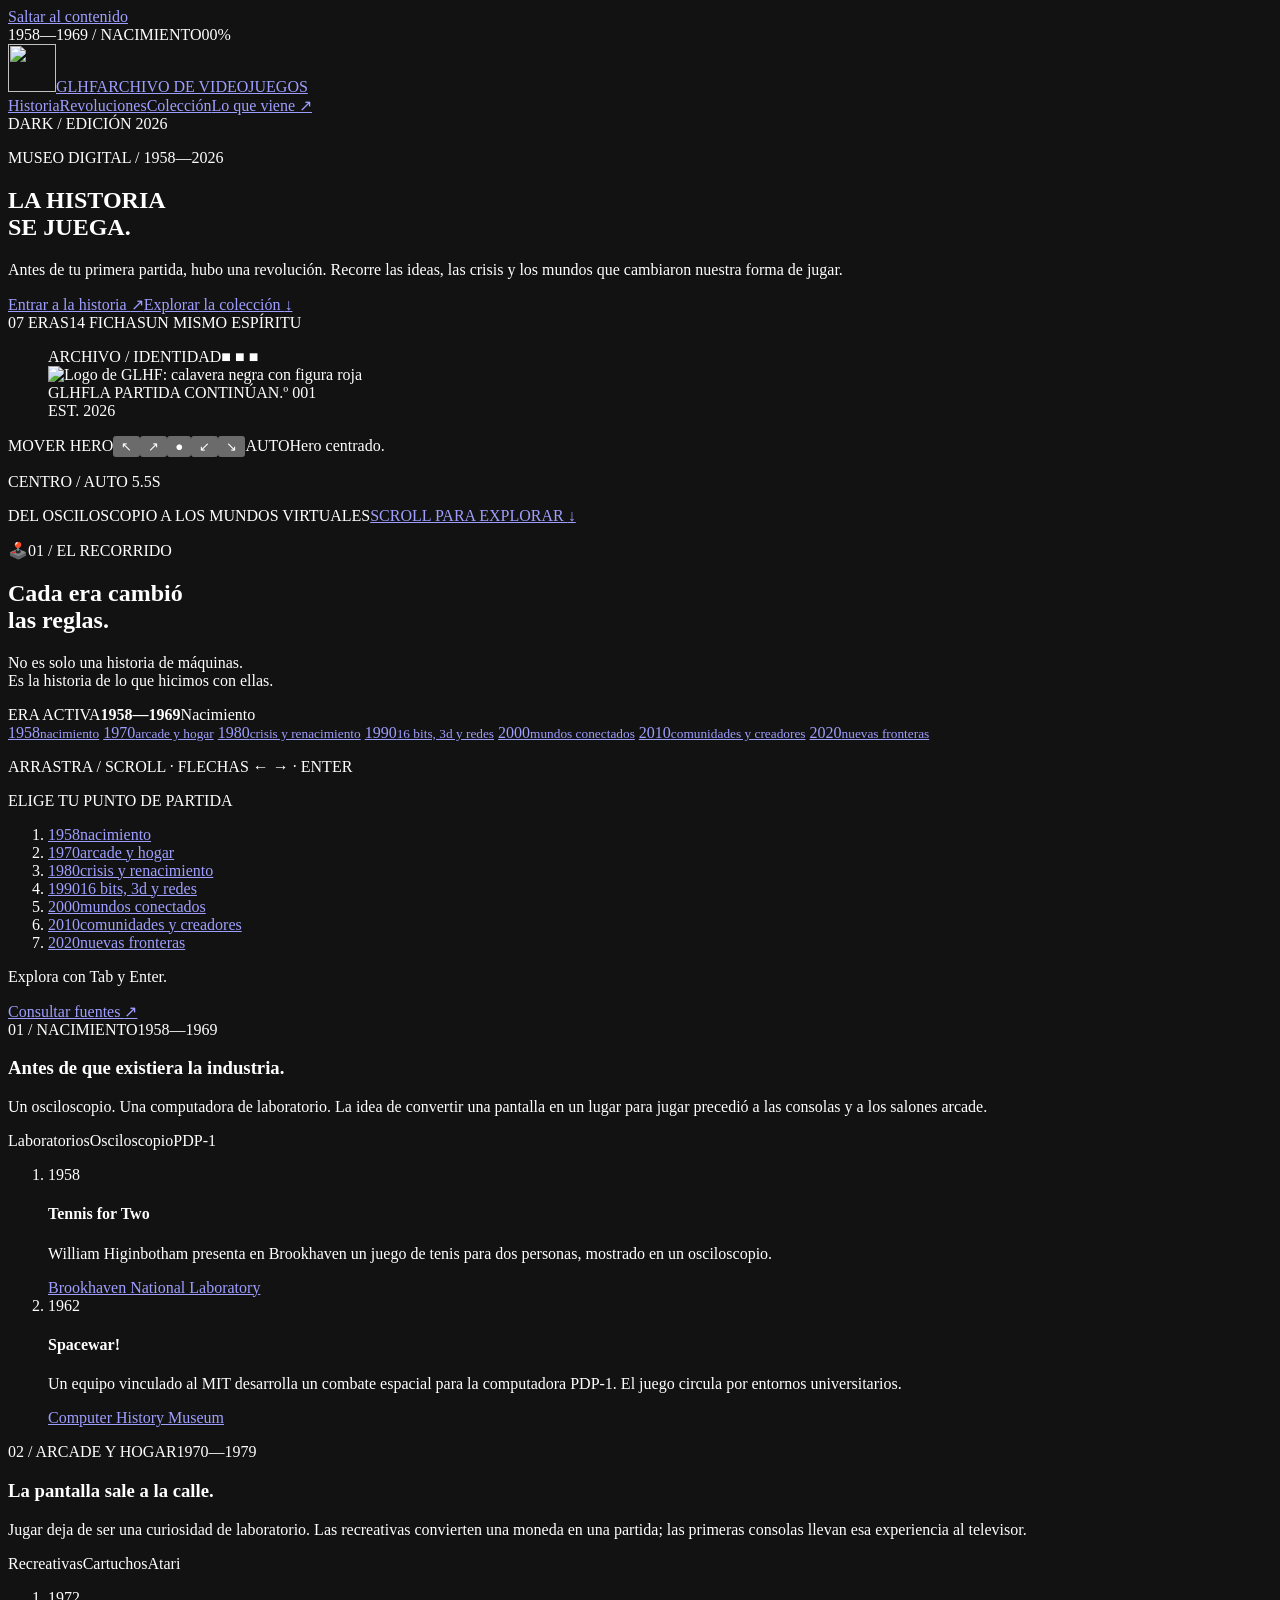
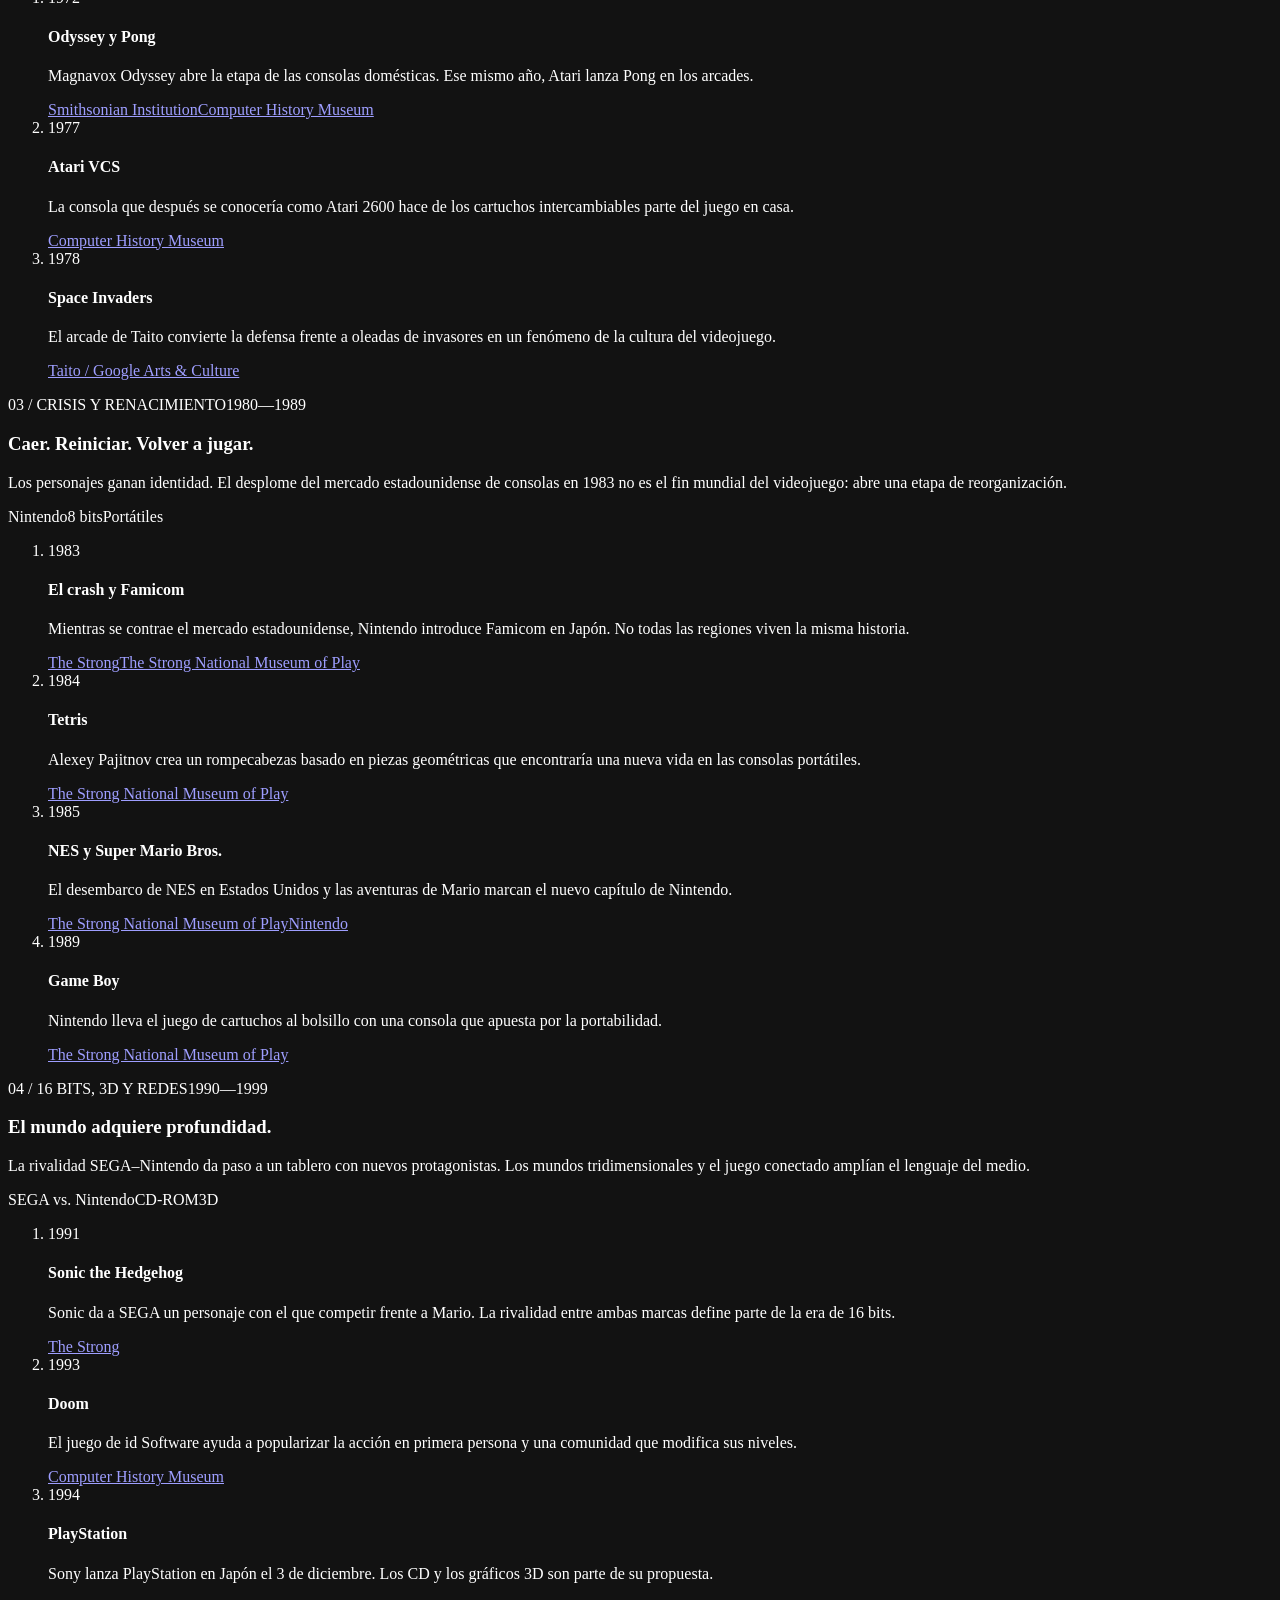
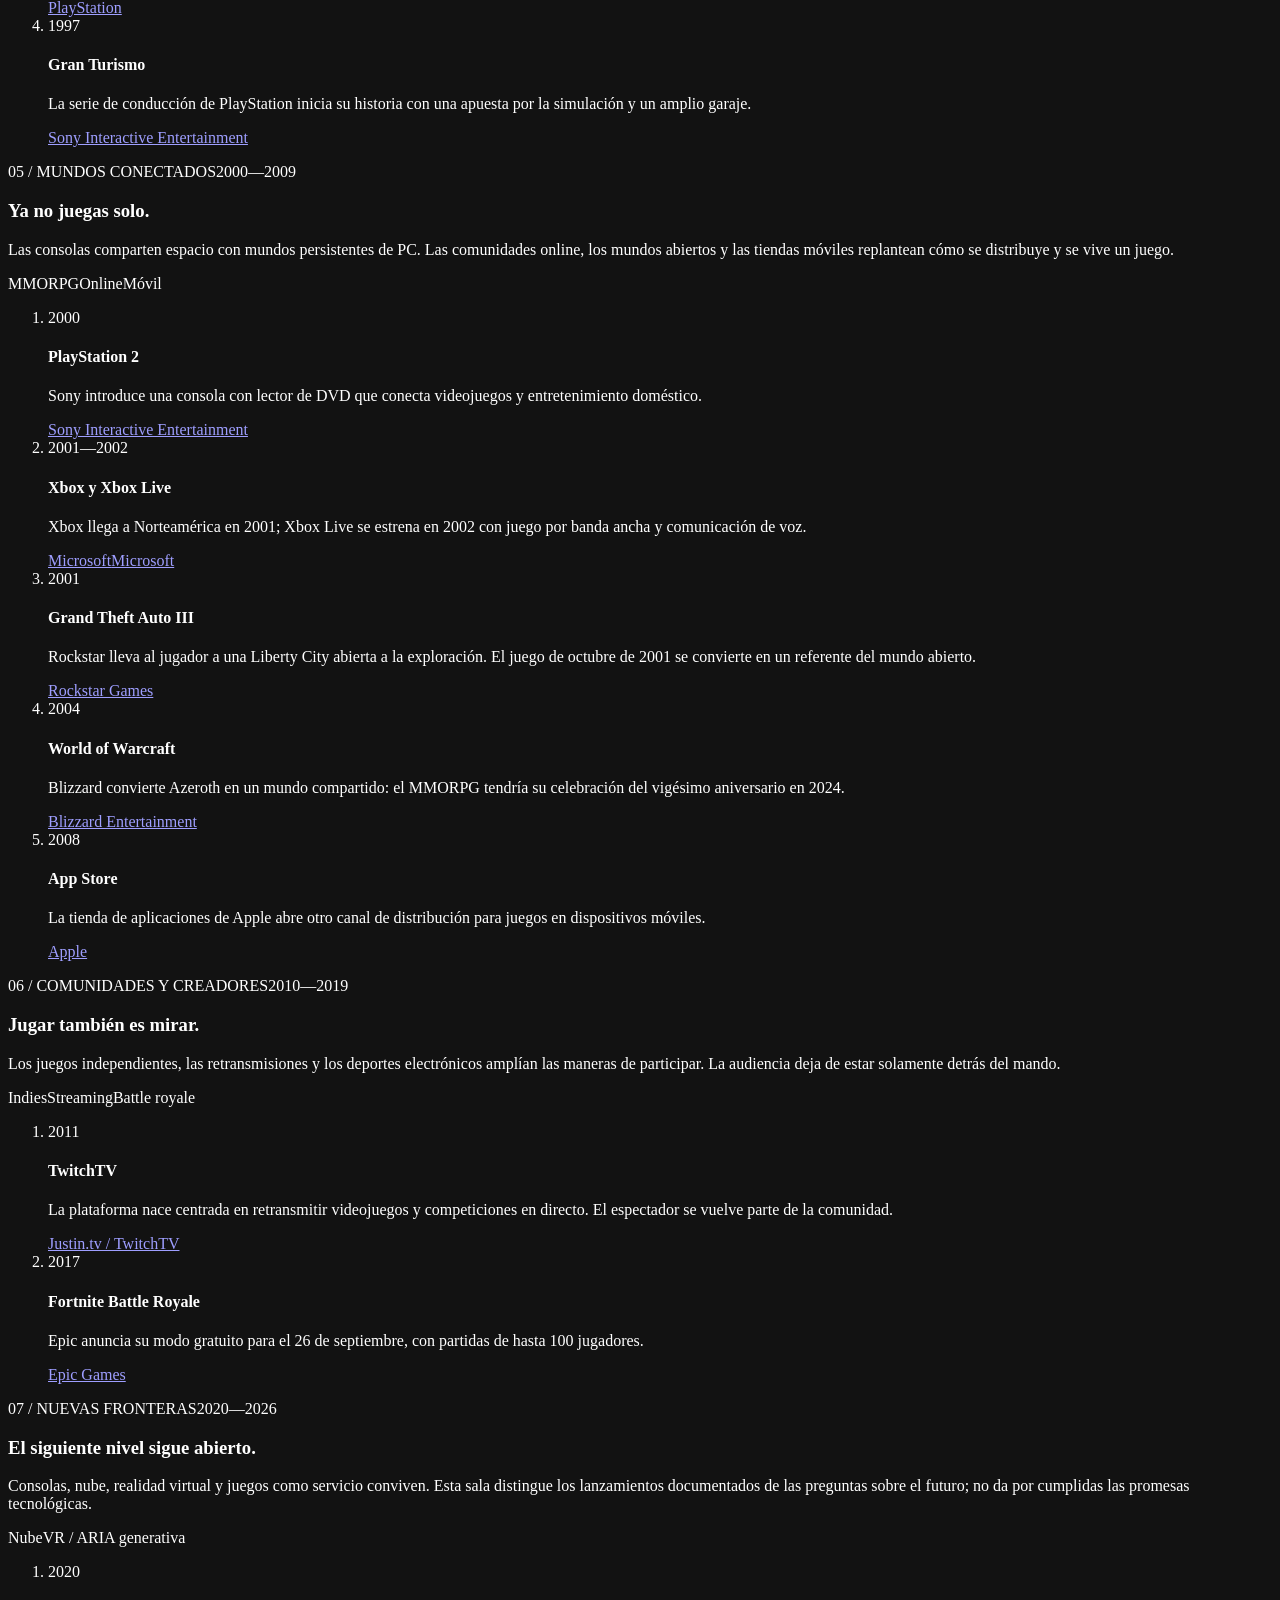
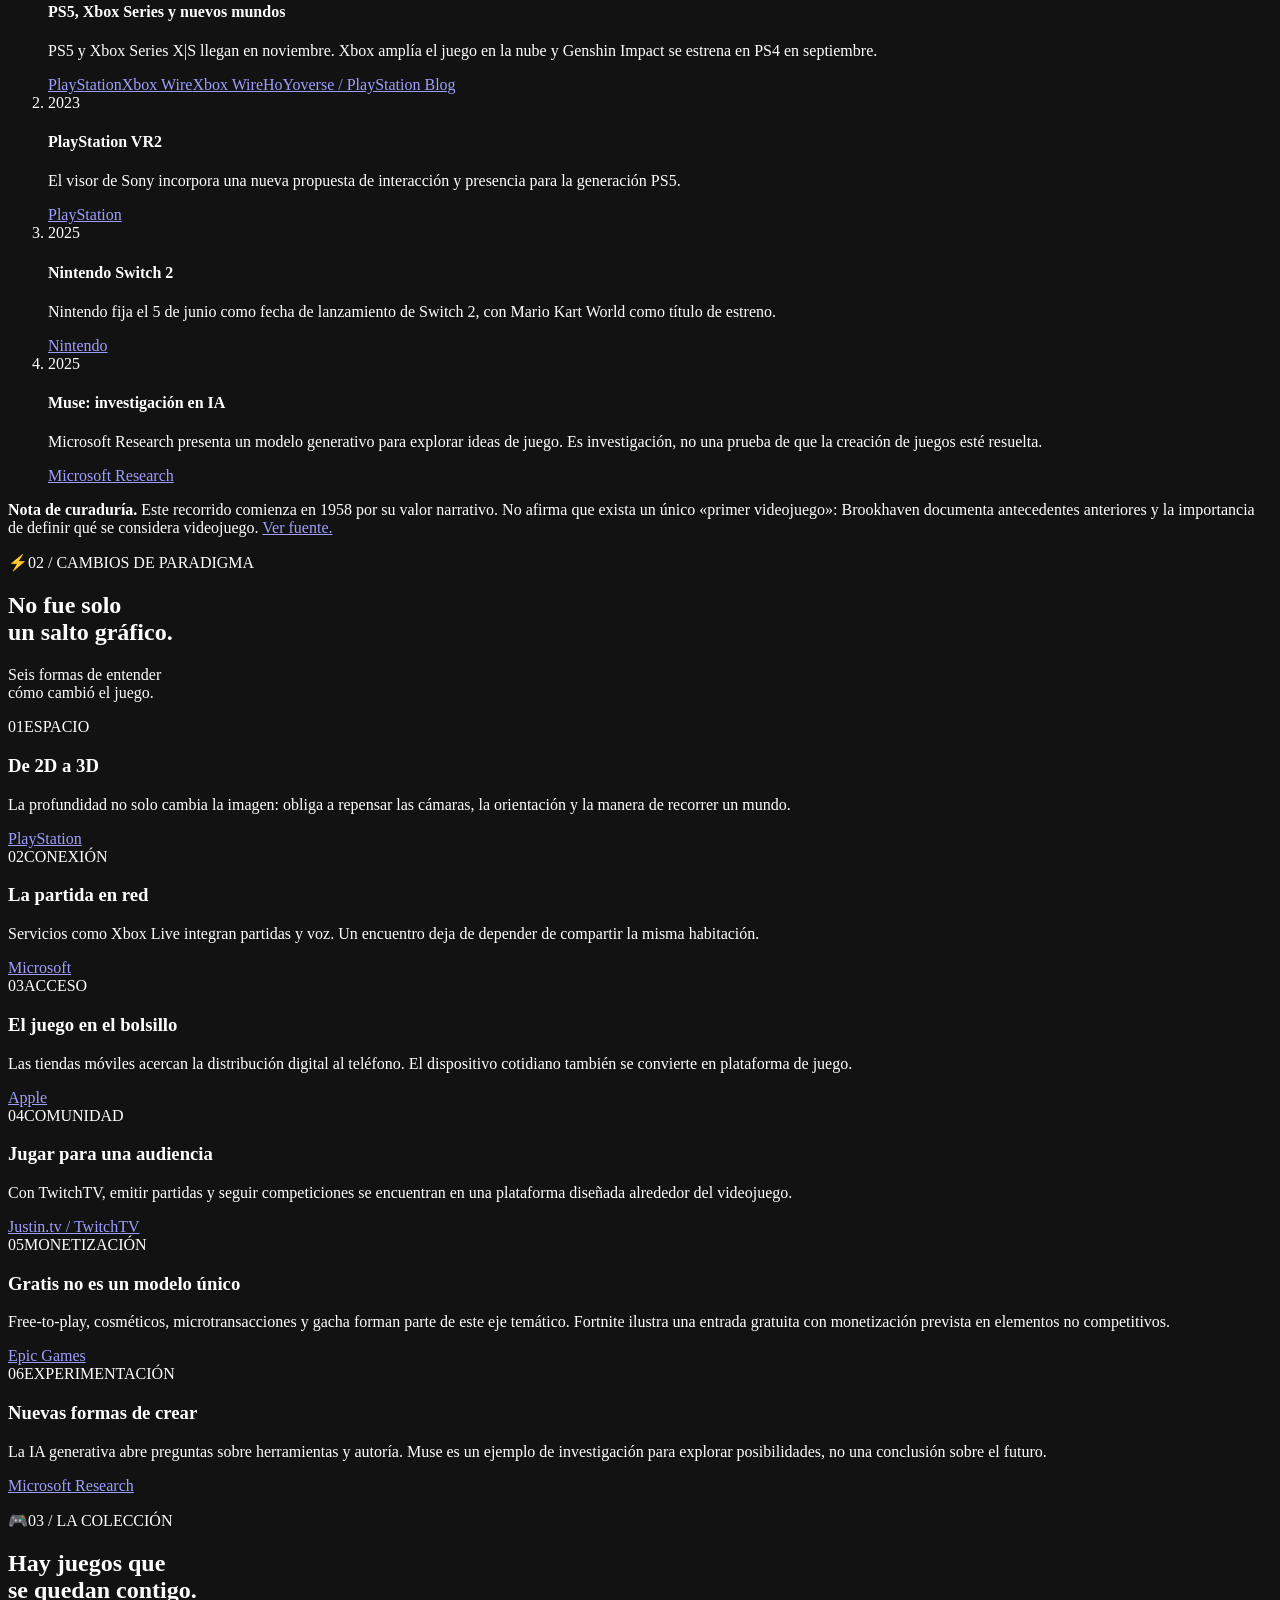
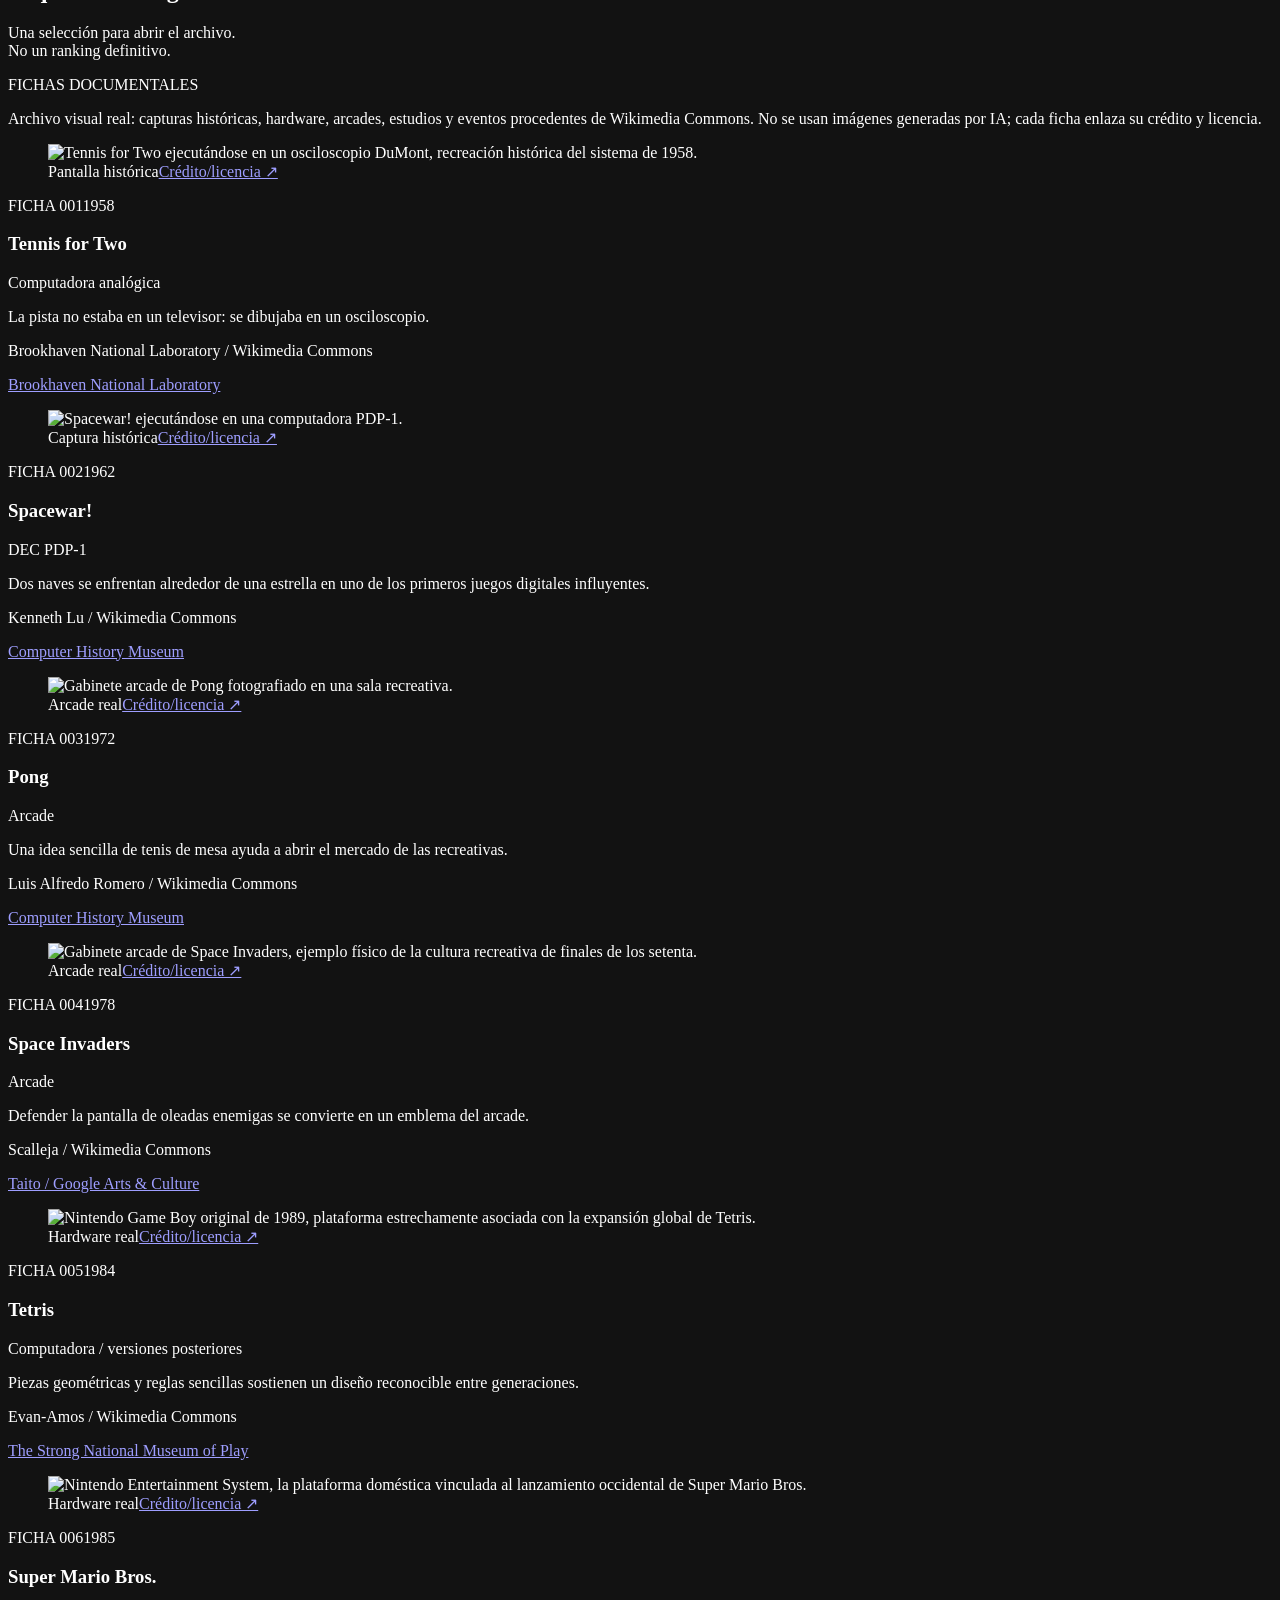
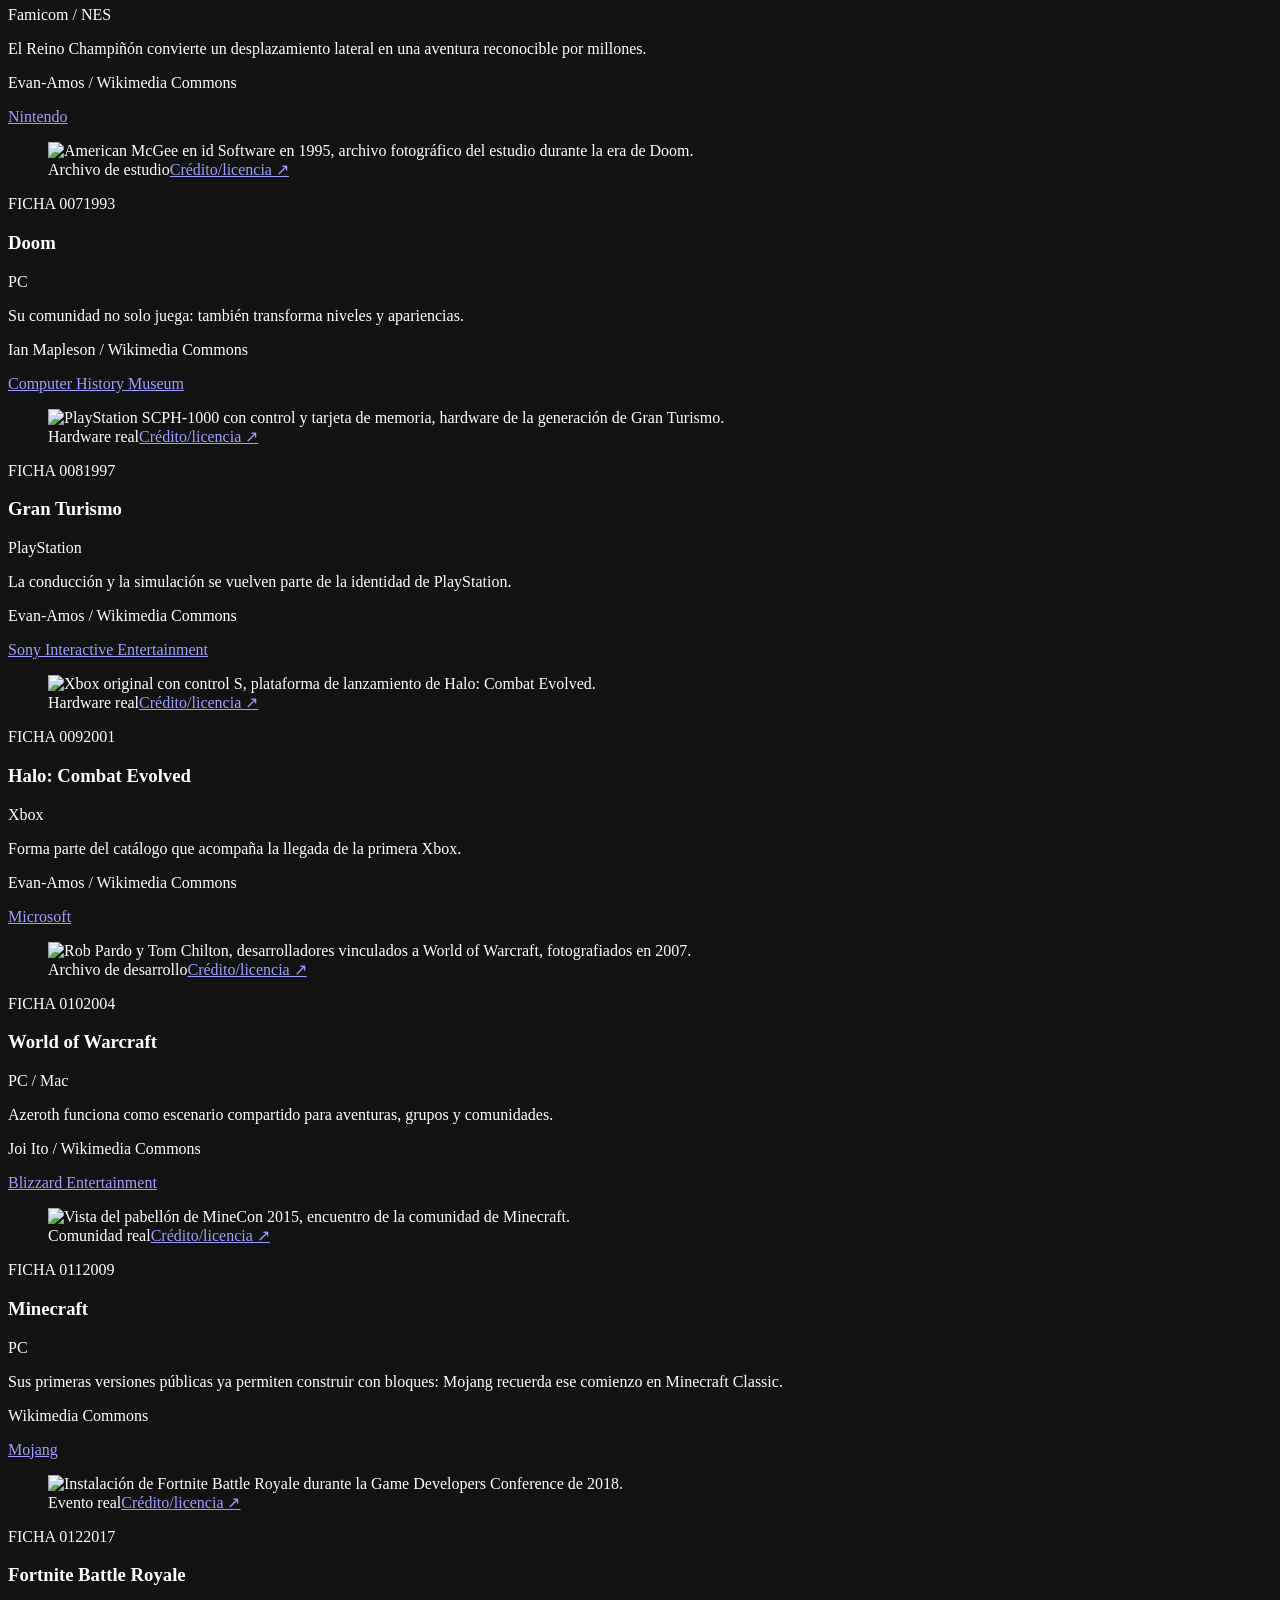
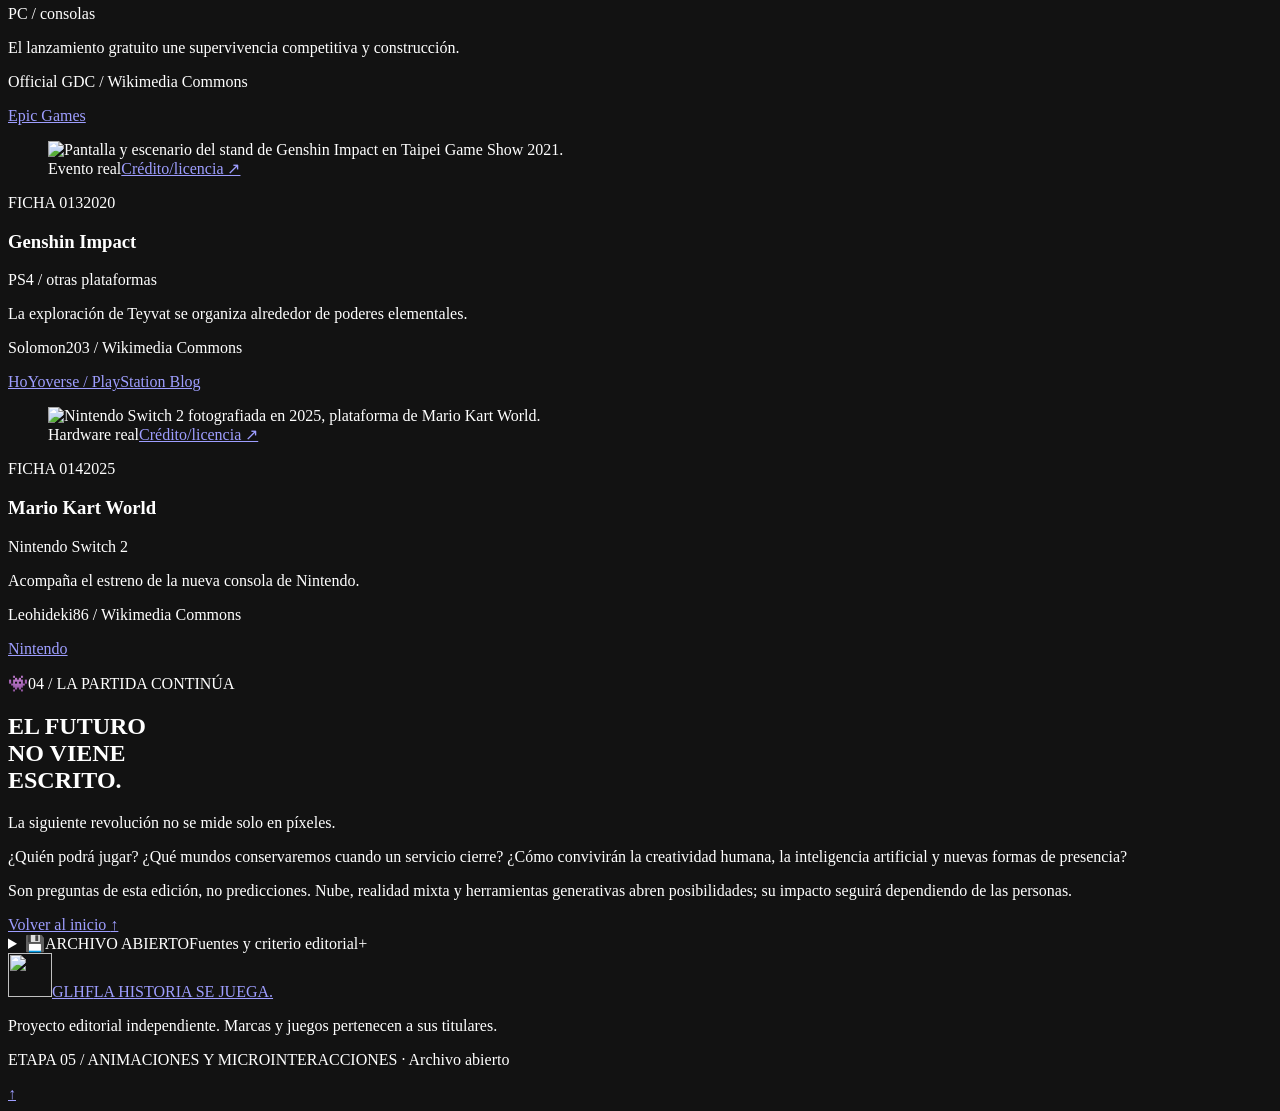
==== commit 0429de73: "fix" ====
--- a/index.html
+++ b/index.html
@@ -3,21 +3,23 @@
 <head>
 <meta charset="utf-8" />
 <meta name="viewport" content="width=device-width, initial-scale=1" />
+<base href="./" />
 <title>GLHF — La historia se juega</title>
 <meta name="description" content="GLHF. Un museo digital sobre la historia de los videojuegos: del laboratorio a las nuevas fronteras del juego. Edición 2026." />
 <meta name="theme-color" content="#07080c" />
 <meta name="color-scheme" content="dark" />
-<meta name="glhf-mode" content="preview" />
-<link rel="icon" type="image/png" href="wwwroot/assets/Logo_GgWp.png" />
-<link rel="apple-touch-icon" href="wwwroot/assets/Logo_GgWp.png" />
-<link rel="stylesheet" href="wwwroot/assets/css/site.css" />
-<script src="wwwroot/assets/js/site.js" defer></script>
-<script src="wwwroot/assets/js/bootstrap.js" defer></script>
+<meta name="glhf-mode" content="blazor" />
+<link rel="icon" type="image/png" href="assets/Logo_GgWp.png" />
+<link rel="apple-touch-icon" href="assets/Logo_GgWp.png" />
+<link rel="stylesheet" href="assets/css/site.css" />
+<script src="assets/js/site.js" defer></script>
+<script src="assets/js/bootstrap.js" defer></script>
 </head>
 <body>
 <a class="skip-link" href="#contenido">Saltar al contenido</a>
+<div class="chronology-progress" data-scroll-progress aria-hidden="true"><div class="chronology-progress-track"><span class="chronology-progress-fill" data-scroll-progress-fill></span></div><div class="chronology-progress-meta"><span data-scroll-progress-era>1958—1969 / NACIMIENTO</span><span data-scroll-progress-percent>00%</span></div></div>
 <header class="site-header" id="inicio">
- <a class="brand" href="#inicio" aria-label="GLHF, inicio"><img src="wwwroot/assets/Logo_GgWp.png" width="48" height="48" alt="" /><span>GLHF<span class="brand-subtitle">ARCHIVO DE VIDEOJUEGOS</span></span></a>
+ <a class="brand" href="#inicio" aria-label="GLHF, inicio"><img src="assets/Logo_GgWp.png" width="48" height="48" alt="" /><span>GLHF<span class="brand-subtitle">ARCHIVO DE VIDEOJUEGOS</span></span></a>
  <nav class="main-nav" aria-label="Navegación principal"><a href="#historia">Historia</a><a href="#revoluciones">Revoluciones</a><a href="#coleccion">Colección</a><a href="#futuro">Lo que viene <span aria-hidden="true">↗</span></a></nav>
  <span class="edition">DARK / EDICIÓN 2026</span>
 </header>
@@ -31,7 +33,7 @@
    <div class="hero-actions"><a class="button primary" href="#historia">Entrar a la historia <span aria-hidden="true">↗</span></a><a class="text-link" href="#coleccion">Explorar la colección <span aria-hidden="true">↓</span></a></div>
    <div class="hero-index"><span>07 ERAS</span><span>14 FICHAS</span><span>UN MISMO ESPÍRITU</span></div>
   </div>
-  <figure class="hero-exhibit"><div class="exhibit-bar"><span>ARCHIVO / IDENTIDAD</span><span aria-hidden="true">■ ■ ■</span></div><div class="logo-mat"><img src="wwwroot/assets/Logo_GgWp.png" alt="Logo de GLHF: calavera negra con figura roja" width="800" height="800" fetchpriority="high" /></div><figcaption><span>GLHF<span class="muted">LA PARTIDA CONTINÚA</span></span><span class="exhibit-code">N.º 001<br />EST. 2026</span></figcaption></figure>
+  <figure class="hero-exhibit"><div class="exhibit-bar"><span>ARCHIVO / IDENTIDAD</span><span aria-hidden="true">■ ■ ■</span></div><div class="logo-mat"><img src="assets/Logo_GgWp.png" alt="Logo de GLHF: calavera negra con figura roja" width="800" height="800" fetchpriority="high" /></div><figcaption><span>GLHF<span class="muted">LA PARTIDA CONTINÚA</span></span><span class="exhibit-code">N.º 001<br />EST. 2026</span></figcaption></figure>
   <div class="hero-axis" aria-hidden="true"><span class="axis-x"></span><span class="axis-y"></span><i></i></div>
  </div>
  <div class="hero-toolbar" aria-label="Control de posición del Hero">
@@ -52,82 +54,82 @@
 </nav><p class="timeline-hint">ARRASTRA / SCROLL · FLECHAS ← → · ENTER</p></div>
  <div class="history-layout"><aside class="timeline-sidebar" aria-label="Guía del recorrido"><div id="era-controls"><nav class="era-navigation" aria-label="Elegir una era"><p class="eyebrow">ELIGE TU PUNTO DE PARTIDA</p><ol><li><a class="era-link" href="#era-1958" data-era-link="era-1958"><span class="nav-dot" aria-hidden="true"></span><span>1958</span><span class="nav-era-name">nacimiento</span></a></li><li><a class="era-link" href="#era-1970" data-era-link="era-1970"><span class="nav-dot" aria-hidden="true"></span><span>1970</span><span class="nav-era-name">arcade y hogar</span></a></li><li><a class="era-link" href="#era-1980" data-era-link="era-1980"><span class="nav-dot" aria-hidden="true"></span><span>1980</span><span class="nav-era-name">crisis y renacimiento</span></a></li><li><a class="era-link" href="#era-1990" data-era-link="era-1990"><span class="nav-dot" aria-hidden="true"></span><span>1990</span><span class="nav-era-name">16 bits, 3d y redes</span></a></li><li><a class="era-link" href="#era-2000" data-era-link="era-2000"><span class="nav-dot" aria-hidden="true"></span><span>2000</span><span class="nav-era-name">mundos conectados</span></a></li><li><a class="era-link" href="#era-2010" data-era-link="era-2010"><span class="nav-dot" aria-hidden="true"></span><span>2010</span><span class="nav-era-name">comunidades y creadores</span></a></li><li><a class="era-link" href="#era-2020" data-era-link="era-2020"><span class="nav-dot" aria-hidden="true"></span><span>2020</span><span class="nav-era-name">nuevas fronteras</span></a></li></ol><p class="navigation-note">Explora con Tab y Enter.</p></nav></div><a class="source-shortcut" href="#fuentes">Consultar fuentes <span aria-hidden="true">↗</span></a></aside><div class="era-list"><article class="era" id="era-1958" aria-labelledby="era-1958-title" data-era="era-1958">
 <div class="era-stamp"><span class="eyebrow">01 / NACIMIENTO</span><span class="era-period">1958—1969</span></div>
-<div class="era-body"><h3 id="era-1958-title" tabindex="-1">Antes de que existiera la industria.</h3><p class="era-description">Un osciloscopio. Una computadora de laboratorio. La idea de convertir una pantalla en un lugar para jugar precedi&#243; a las consolas y a los salones arcade.</p><div class="tags"><span>Laboratorios</span><span>Osciloscopio</span><span>PDP-1</span></div><ol class="milestones"><li class="milestone"><span class="milestone-year">1958</span><div><h4>Tennis for Two</h4><p>William Higinbotham presenta en Brookhaven un juego de tenis para dos personas, mostrado en un osciloscopio.</p><div class="refs"><a href="#source-bnl">Brookhaven National Laboratory</a></div></div></li><li class="milestone"><span class="milestone-year">1962</span><div><h4>Spacewar!</h4><p>Un equipo vinculado al MIT desarrolla un combate espacial para la computadora PDP-1. El juego circula por entornos universitarios.</p><div class="refs"><a href="#source-chm">Computer History Museum</a></div></div></li></ol></div></article><article class="era" id="era-1970" aria-labelledby="era-1970-title" data-era="era-1970">
+<div class="era-body"><h3 id="era-1958-title" tabindex="-1">Antes de que existiera la industria.</h3><p class="era-description">Un osciloscopio. Una computadora de laboratorio. La idea de convertir una pantalla en un lugar para jugar precedió a las consolas y a los salones arcade.</p><div class="tags"><span>Laboratorios</span><span>Osciloscopio</span><span>PDP-1</span></div><ol class="milestones"><li class="milestone"><span class="milestone-year">1958</span><div><h4>Tennis for Two</h4><p>William Higinbotham presenta en Brookhaven un juego de tenis para dos personas, mostrado en un osciloscopio.</p><div class="refs"><a href="#source-bnl">Brookhaven National Laboratory</a></div></div></li><li class="milestone"><span class="milestone-year">1962</span><div><h4>Spacewar!</h4><p>Un equipo vinculado al MIT desarrolla un combate espacial para la computadora PDP-1. El juego circula por entornos universitarios.</p><div class="refs"><a href="#source-chm">Computer History Museum</a></div></div></li></ol></div></article><article class="era" id="era-1970" aria-labelledby="era-1970-title" data-era="era-1970">
 <div class="era-stamp"><span class="eyebrow">02 / ARCADE Y HOGAR</span><span class="era-period">1970—1979</span></div>
-<div class="era-body"><h3 id="era-1970-title" tabindex="-1">La pantalla sale a la calle.</h3><p class="era-description">Jugar deja de ser una curiosidad de laboratorio. Las recreativas convierten una moneda en una partida; las primeras consolas llevan esa experiencia al televisor.</p><div class="tags"><span>Recreativas</span><span>Cartuchos</span><span>Atari</span></div><ol class="milestones"><li class="milestone"><span class="milestone-year">1972</span><div><h4>Odyssey y Pong</h4><p>Magnavox Odyssey abre la etapa de las consolas dom&#233;sticas. Ese mismo a&#241;o, Atari lanza Pong en los arcades.</p><div class="refs"><a href="#source-odyssey">Smithsonian Institution</a><a href="#source-pong">Computer History Museum</a></div></div></li><li class="milestone"><span class="milestone-year">1977</span><div><h4>Atari VCS</h4><p>La consola que despu&#233;s se conocer&#237;a como Atari 2600 hace de los cartuchos intercambiables parte del juego en casa.</p><div class="refs"><a href="#source-chm">Computer History Museum</a></div></div></li><li class="milestone"><span class="milestone-year">1978</span><div><h4>Space Invaders</h4><p>El arcade de Taito convierte la defensa frente a oleadas de invasores en un fen&#243;meno de la cultura del videojuego.</p><div class="refs"><a href="#source-invaders">Taito / Google Arts &amp; Culture</a></div></div></li></ol></div></article><article class="era" id="era-1980" aria-labelledby="era-1980-title" data-era="era-1980">
+<div class="era-body"><h3 id="era-1970-title" tabindex="-1">La pantalla sale a la calle.</h3><p class="era-description">Jugar deja de ser una curiosidad de laboratorio. Las recreativas convierten una moneda en una partida; las primeras consolas llevan esa experiencia al televisor.</p><div class="tags"><span>Recreativas</span><span>Cartuchos</span><span>Atari</span></div><ol class="milestones"><li class="milestone"><span class="milestone-year">1972</span><div><h4>Odyssey y Pong</h4><p>Magnavox Odyssey abre la etapa de las consolas domésticas. Ese mismo año, Atari lanza Pong en los arcades.</p><div class="refs"><a href="#source-odyssey">Smithsonian Institution</a><a href="#source-pong">Computer History Museum</a></div></div></li><li class="milestone"><span class="milestone-year">1977</span><div><h4>Atari VCS</h4><p>La consola que después se conocería como Atari 2600 hace de los cartuchos intercambiables parte del juego en casa.</p><div class="refs"><a href="#source-chm">Computer History Museum</a></div></div></li><li class="milestone"><span class="milestone-year">1978</span><div><h4>Space Invaders</h4><p>El arcade de Taito convierte la defensa frente a oleadas de invasores en un fenómeno de la cultura del videojuego.</p><div class="refs"><a href="#source-invaders">Taito / Google Arts &amp; Culture</a></div></div></li></ol></div></article><article class="era" id="era-1980" aria-labelledby="era-1980-title" data-era="era-1980">
 <div class="era-stamp"><span class="eyebrow">03 / CRISIS Y RENACIMIENTO</span><span class="era-period">1980—1989</span></div>
-<div class="era-body"><h3 id="era-1980-title" tabindex="-1">Caer. Reiniciar. Volver a jugar.</h3><p class="era-description">Los personajes ganan identidad. El desplome del mercado estadounidense de consolas en 1983 no es el fin mundial del videojuego: abre una etapa de reorganizaci&#243;n.</p><div class="tags"><span>Nintendo</span><span>8 bits</span><span>Port&#225;tiles</span></div><ol class="milestones"><li class="milestone"><span class="milestone-year">1983</span><div><h4>El crash y Famicom</h4><p>Mientras se contrae el mercado estadounidense, Nintendo introduce Famicom en Jap&#243;n. No todas las regiones viven la misma historia.</p><div class="refs"><a href="#source-crash">The Strong</a><a href="#source-strong">The Strong National Museum of Play</a></div></div></li><li class="milestone"><span class="milestone-year">1984</span><div><h4>Tetris</h4><p>Alexey Pajitnov crea un rompecabezas basado en piezas geom&#233;tricas que encontrar&#237;a una nueva vida en las consolas port&#225;tiles.</p><div class="refs"><a href="#source-strong">The Strong National Museum of Play</a></div></div></li><li class="milestone"><span class="milestone-year">1985</span><div><h4>NES y Super Mario Bros.</h4><p>El desembarco de NES en Estados Unidos y las aventuras de Mario marcan el nuevo cap&#237;tulo de Nintendo.</p><div class="refs"><a href="#source-strong">The Strong National Museum of Play</a><a href="#source-mario">Nintendo</a></div></div></li><li class="milestone"><span class="milestone-year">1989</span><div><h4>Game Boy</h4><p>Nintendo lleva el juego de cartuchos al bolsillo con una consola que apuesta por la portabilidad.</p><div class="refs"><a href="#source-strong">The Strong National Museum of Play</a></div></div></li></ol></div></article><article class="era" id="era-1990" aria-labelledby="era-1990-title" data-era="era-1990">
+<div class="era-body"><h3 id="era-1980-title" tabindex="-1">Caer. Reiniciar. Volver a jugar.</h3><p class="era-description">Los personajes ganan identidad. El desplome del mercado estadounidense de consolas en 1983 no es el fin mundial del videojuego: abre una etapa de reorganización.</p><div class="tags"><span>Nintendo</span><span>8 bits</span><span>Portátiles</span></div><ol class="milestones"><li class="milestone"><span class="milestone-year">1983</span><div><h4>El crash y Famicom</h4><p>Mientras se contrae el mercado estadounidense, Nintendo introduce Famicom en Japón. No todas las regiones viven la misma historia.</p><div class="refs"><a href="#source-crash">The Strong</a><a href="#source-strong">The Strong National Museum of Play</a></div></div></li><li class="milestone"><span class="milestone-year">1984</span><div><h4>Tetris</h4><p>Alexey Pajitnov crea un rompecabezas basado en piezas geométricas que encontraría una nueva vida en las consolas portátiles.</p><div class="refs"><a href="#source-strong">The Strong National Museum of Play</a></div></div></li><li class="milestone"><span class="milestone-year">1985</span><div><h4>NES y Super Mario Bros.</h4><p>El desembarco de NES en Estados Unidos y las aventuras de Mario marcan el nuevo capítulo de Nintendo.</p><div class="refs"><a href="#source-strong">The Strong National Museum of Play</a><a href="#source-mario">Nintendo</a></div></div></li><li class="milestone"><span class="milestone-year">1989</span><div><h4>Game Boy</h4><p>Nintendo lleva el juego de cartuchos al bolsillo con una consola que apuesta por la portabilidad.</p><div class="refs"><a href="#source-strong">The Strong National Museum of Play</a></div></div></li></ol></div></article><article class="era" id="era-1990" aria-labelledby="era-1990-title" data-era="era-1990">
 <div class="era-stamp"><span class="eyebrow">04 / 16 BITS, 3D Y REDES</span><span class="era-period">1990—1999</span></div>
-<div class="era-body"><h3 id="era-1990-title" tabindex="-1">El mundo adquiere profundidad.</h3><p class="era-description">La rivalidad SEGA–Nintendo da paso a un tablero con nuevos protagonistas. Los mundos tridimensionales y el juego conectado ampl&#237;an el lenguaje del medio.</p><div class="tags"><span>SEGA vs. Nintendo</span><span>CD-ROM</span><span>3D</span></div><ol class="milestones"><li class="milestone"><span class="milestone-year">1991</span><div><h4>Sonic the Hedgehog</h4><p>Sonic da a SEGA un personaje con el que competir frente a Mario. La rivalidad entre ambas marcas define parte de la era de 16 bits.</p><div class="refs"><a href="#source-sonic">The Strong</a></div></div></li><li class="milestone"><span class="milestone-year">1993</span><div><h4>Doom</h4><p>El juego de id Software ayuda a popularizar la acci&#243;n en primera persona y una comunidad que modifica sus niveles.</p><div class="refs"><a href="#source-chm">Computer History Museum</a></div></div></li><li class="milestone"><span class="milestone-year">1994</span><div><h4>PlayStation</h4><p>Sony lanza PlayStation en Jap&#243;n el 3 de diciembre. Los CD y los gr&#225;ficos 3D son parte de su propuesta.</p><div class="refs"><a href="#source-ps1">PlayStation</a></div></div></li><li class="milestone"><span class="milestone-year">1997</span><div><h4>Gran Turismo</h4><p>La serie de conducci&#243;n de PlayStation inicia su historia con una apuesta por la simulaci&#243;n y un amplio garaje.</p><div class="refs"><a href="#source-sie">Sony Interactive Entertainment</a></div></div></li></ol></div></article><article class="era" id="era-2000" aria-labelledby="era-2000-title" data-era="era-2000">
+<div class="era-body"><h3 id="era-1990-title" tabindex="-1">El mundo adquiere profundidad.</h3><p class="era-description">La rivalidad SEGA–Nintendo da paso a un tablero con nuevos protagonistas. Los mundos tridimensionales y el juego conectado amplían el lenguaje del medio.</p><div class="tags"><span>SEGA vs. Nintendo</span><span>CD-ROM</span><span>3D</span></div><ol class="milestones"><li class="milestone"><span class="milestone-year">1991</span><div><h4>Sonic the Hedgehog</h4><p>Sonic da a SEGA un personaje con el que competir frente a Mario. La rivalidad entre ambas marcas define parte de la era de 16 bits.</p><div class="refs"><a href="#source-sonic">The Strong</a></div></div></li><li class="milestone"><span class="milestone-year">1993</span><div><h4>Doom</h4><p>El juego de id Software ayuda a popularizar la acción en primera persona y una comunidad que modifica sus niveles.</p><div class="refs"><a href="#source-chm">Computer History Museum</a></div></div></li><li class="milestone"><span class="milestone-year">1994</span><div><h4>PlayStation</h4><p>Sony lanza PlayStation en Japón el 3 de diciembre. Los CD y los gráficos 3D son parte de su propuesta.</p><div class="refs"><a href="#source-ps1">PlayStation</a></div></div></li><li class="milestone"><span class="milestone-year">1997</span><div><h4>Gran Turismo</h4><p>La serie de conducción de PlayStation inicia su historia con una apuesta por la simulación y un amplio garaje.</p><div class="refs"><a href="#source-sie">Sony Interactive Entertainment</a></div></div></li></ol></div></article><article class="era" id="era-2000" aria-labelledby="era-2000-title" data-era="era-2000">
 <div class="era-stamp"><span class="eyebrow">05 / MUNDOS CONECTADOS</span><span class="era-period">2000—2009</span></div>
-<div class="era-body"><h3 id="era-2000-title" tabindex="-1">Ya no juegas solo.</h3><p class="era-description">Las consolas comparten espacio con mundos persistentes de PC. Las comunidades online, los mundos abiertos y las tiendas m&#243;viles replantean c&#243;mo se distribuye y se vive un juego.</p><div class="tags"><span>MMORPG</span><span>Online</span><span>M&#243;vil</span></div><ol class="milestones"><li class="milestone"><span class="milestone-year">2000</span><div><h4>PlayStation 2</h4><p>Sony introduce una consola con lector de DVD que conecta videojuegos y entretenimiento dom&#233;stico.</p><div class="refs"><a href="#source-sie">Sony Interactive Entertainment</a></div></div></li><li class="milestone"><span class="milestone-year">2001—2002</span><div><h4>Xbox y Xbox Live</h4><p>Xbox llega a Norteam&#233;rica en 2001; Xbox Live se estrena en 2002 con juego por banda ancha y comunicaci&#243;n de voz.</p><div class="refs"><a href="#source-xbox">Microsoft</a><a href="#source-live">Microsoft</a></div></div></li><li class="milestone"><span class="milestone-year">2001</span><div><h4>Grand Theft Auto III</h4><p>Rockstar lleva al jugador a una Liberty City abierta a la exploraci&#243;n. El juego de octubre de 2001 se convierte en un referente del mundo abierto.</p><div class="refs"><a href="#source-gta3">Rockstar Games</a></div></div></li><li class="milestone"><span class="milestone-year">2004</span><div><h4>World of Warcraft</h4><p>Blizzard convierte Azeroth en un mundo compartido: el MMORPG tendr&#237;a su celebraci&#243;n del vig&#233;simo aniversario en 2024.</p><div class="refs"><a href="#source-wow">Blizzard Entertainment</a></div></div></li><li class="milestone"><span class="milestone-year">2008</span><div><h4>App Store</h4><p>La tienda de aplicaciones de Apple abre otro canal de distribuci&#243;n para juegos en dispositivos m&#243;viles.</p><div class="refs"><a href="#source-apple">Apple</a></div></div></li></ol></div></article><article class="era" id="era-2010" aria-labelledby="era-2010-title" data-era="era-2010">
+<div class="era-body"><h3 id="era-2000-title" tabindex="-1">Ya no juegas solo.</h3><p class="era-description">Las consolas comparten espacio con mundos persistentes de PC. Las comunidades online, los mundos abiertos y las tiendas móviles replantean cómo se distribuye y se vive un juego.</p><div class="tags"><span>MMORPG</span><span>Online</span><span>Móvil</span></div><ol class="milestones"><li class="milestone"><span class="milestone-year">2000</span><div><h4>PlayStation 2</h4><p>Sony introduce una consola con lector de DVD que conecta videojuegos y entretenimiento doméstico.</p><div class="refs"><a href="#source-sie">Sony Interactive Entertainment</a></div></div></li><li class="milestone"><span class="milestone-year">2001—2002</span><div><h4>Xbox y Xbox Live</h4><p>Xbox llega a Norteamérica en 2001; Xbox Live se estrena en 2002 con juego por banda ancha y comunicación de voz.</p><div class="refs"><a href="#source-xbox">Microsoft</a><a href="#source-live">Microsoft</a></div></div></li><li class="milestone"><span class="milestone-year">2001</span><div><h4>Grand Theft Auto III</h4><p>Rockstar lleva al jugador a una Liberty City abierta a la exploración. El juego de octubre de 2001 se convierte en un referente del mundo abierto.</p><div class="refs"><a href="#source-gta3">Rockstar Games</a></div></div></li><li class="milestone"><span class="milestone-year">2004</span><div><h4>World of Warcraft</h4><p>Blizzard convierte Azeroth en un mundo compartido: el MMORPG tendría su celebración del vigésimo aniversario en 2024.</p><div class="refs"><a href="#source-wow">Blizzard Entertainment</a></div></div></li><li class="milestone"><span class="milestone-year">2008</span><div><h4>App Store</h4><p>La tienda de aplicaciones de Apple abre otro canal de distribución para juegos en dispositivos móviles.</p><div class="refs"><a href="#source-apple">Apple</a></div></div></li></ol></div></article><article class="era" id="era-2010" aria-labelledby="era-2010-title" data-era="era-2010">
 <div class="era-stamp"><span class="eyebrow">06 / COMUNIDADES Y CREADORES</span><span class="era-period">2010—2019</span></div>
-<div class="era-body"><h3 id="era-2010-title" tabindex="-1">Jugar tambi&#233;n es mirar.</h3><p class="era-description">Los juegos independientes, las retransmisiones y los deportes electr&#243;nicos ampl&#237;an las maneras de participar. La audiencia deja de estar solamente detr&#225;s del mando.</p><div class="tags"><span>Indies</span><span>Streaming</span><span>Battle royale</span></div><ol class="milestones"><li class="milestone"><span class="milestone-year">2011</span><div><h4>TwitchTV</h4><p>La plataforma nace centrada en retransmitir videojuegos y competiciones en directo. El espectador se vuelve parte de la comunidad.</p><div class="refs"><a href="#source-twitch">Justin.tv / TwitchTV</a></div></div></li><li class="milestone"><span class="milestone-year">2017</span><div><h4>Fortnite Battle Royale</h4><p>Epic anuncia su modo gratuito para el 26 de septiembre, con partidas de hasta 100 jugadores.</p><div class="refs"><a href="#source-fortnite">Epic Games</a></div></div></li></ol></div></article><article class="era" id="era-2020" aria-labelledby="era-2020-title" data-era="era-2020">
+<div class="era-body"><h3 id="era-2010-title" tabindex="-1">Jugar también es mirar.</h3><p class="era-description">Los juegos independientes, las retransmisiones y los deportes electrónicos amplían las maneras de participar. La audiencia deja de estar solamente detrás del mando.</p><div class="tags"><span>Indies</span><span>Streaming</span><span>Battle royale</span></div><ol class="milestones"><li class="milestone"><span class="milestone-year">2011</span><div><h4>TwitchTV</h4><p>La plataforma nace centrada en retransmitir videojuegos y competiciones en directo. El espectador se vuelve parte de la comunidad.</p><div class="refs"><a href="#source-twitch">Justin.tv / TwitchTV</a></div></div></li><li class="milestone"><span class="milestone-year">2017</span><div><h4>Fortnite Battle Royale</h4><p>Epic anuncia su modo gratuito para el 26 de septiembre, con partidas de hasta 100 jugadores.</p><div class="refs"><a href="#source-fortnite">Epic Games</a></div></div></li></ol></div></article><article class="era" id="era-2020" aria-labelledby="era-2020-title" data-era="era-2020">
 <div class="era-stamp"><span class="eyebrow">07 / NUEVAS FRONTERAS</span><span class="era-period">2020—2026</span></div>
-<div class="era-body"><h3 id="era-2020-title" tabindex="-1">El siguiente nivel sigue abierto.</h3><p class="era-description">Consolas, nube, realidad virtual y juegos como servicio conviven. Esta sala distingue los lanzamientos documentados de las preguntas sobre el futuro; no da por cumplidas las promesas tecnol&#243;gicas.</p><div class="tags"><span>Nube</span><span>VR / AR</span><span>IA generativa</span></div><ol class="milestones"><li class="milestone"><span class="milestone-year">2020</span><div><h4>PS5, Xbox Series y nuevos mundos</h4><p>PS5 y Xbox Series X|S llegan en noviembre. Xbox ampl&#237;a el juego en la nube y Genshin Impact se estrena en PS4 en septiembre.</p><div class="refs"><a href="#source-ps5">PlayStation</a><a href="#source-series">Xbox Wire</a><a href="#source-cloud">Xbox Wire</a><a href="#source-genshin">HoYoverse / PlayStation Blog</a></div></div></li><li class="milestone"><span class="milestone-year">2023</span><div><h4>PlayStation VR2</h4><p>El visor de Sony incorpora una nueva propuesta de interacci&#243;n y presencia para la generaci&#243;n PS5.</p><div class="refs"><a href="#source-ps5">PlayStation</a></div></div></li><li class="milestone"><span class="milestone-year">2025</span><div><h4>Nintendo Switch 2</h4><p>Nintendo fija el 5 de junio como fecha de lanzamiento de Switch 2, con Mario Kart World como t&#237;tulo de estreno.</p><div class="refs"><a href="#source-switch2">Nintendo</a></div></div></li><li class="milestone"><span class="milestone-year">2025</span><div><h4>Muse: investigaci&#243;n en IA</h4><p>Microsoft Research presenta un modelo generativo para explorar ideas de juego. Es investigaci&#243;n, no una prueba de que la creaci&#243;n de juegos est&#233; resuelta.</p><div class="refs"><a href="#source-muse">Microsoft Research</a></div></div></li></ol></div></article></div></div>
+<div class="era-body"><h3 id="era-2020-title" tabindex="-1">El siguiente nivel sigue abierto.</h3><p class="era-description">Consolas, nube, realidad virtual y juegos como servicio conviven. Esta sala distingue los lanzamientos documentados de las preguntas sobre el futuro; no da por cumplidas las promesas tecnológicas.</p><div class="tags"><span>Nube</span><span>VR / AR</span><span>IA generativa</span></div><ol class="milestones"><li class="milestone"><span class="milestone-year">2020</span><div><h4>PS5, Xbox Series y nuevos mundos</h4><p>PS5 y Xbox Series X|S llegan en noviembre. Xbox amplía el juego en la nube y Genshin Impact se estrena en PS4 en septiembre.</p><div class="refs"><a href="#source-ps5">PlayStation</a><a href="#source-series">Xbox Wire</a><a href="#source-cloud">Xbox Wire</a><a href="#source-genshin">HoYoverse / PlayStation Blog</a></div></div></li><li class="milestone"><span class="milestone-year">2023</span><div><h4>PlayStation VR2</h4><p>El visor de Sony incorpora una nueva propuesta de interacción y presencia para la generación PS5.</p><div class="refs"><a href="#source-ps5">PlayStation</a></div></div></li><li class="milestone"><span class="milestone-year">2025</span><div><h4>Nintendo Switch 2</h4><p>Nintendo fija el 5 de junio como fecha de lanzamiento de Switch 2, con Mario Kart World como título de estreno.</p><div class="refs"><a href="#source-switch2">Nintendo</a></div></div></li><li class="milestone"><span class="milestone-year">2025</span><div><h4>Muse: investigación en IA</h4><p>Microsoft Research presenta un modelo generativo para explorar ideas de juego. Es investigación, no una prueba de que la creación de juegos esté resuelta.</p><div class="refs"><a href="#source-muse">Microsoft Research</a></div></div></li></ol></div></article></div></div>
  <p class="editorial-note"><strong>Nota de curaduría.</strong> Este recorrido comienza en 1958 por su valor narrativo. No afirma que exista un único «primer videojuego»: Brookhaven documenta antecedentes anteriores y la importancia de definir qué se considera videojuego. <a href="#source-bnl">Ver fuente.</a></p>
 </section>
-<section class="revolutions-section section-wrap" id="revoluciones" aria-labelledby="revolutions-title"><div class="section-heading"><div><p class="eyebrow"><span class="section-icon" aria-hidden="true">⚡</span>02 / CAMBIOS DE PARADIGMA</p><h2 id="revolutions-title">No fue solo<br />un salto gráfico.</h2></div><p>Seis formas de entender<br />cómo cambió el juego.</p></div><div class="revolution-grid"><article class="revolution"><span class="revolution-number" aria-hidden="true">01</span><span class="eyebrow">ESPACIO</span><h3>De 2D a 3D</h3><p>La profundidad no solo cambia la imagen: obliga a repensar las c&#225;maras, la orientaci&#243;n y la manera de recorrer un mundo.</p><div class="refs"><a href="#source-ps1">PlayStation</a></div></article><article class="revolution"><span class="revolution-number" aria-hidden="true">02</span><span class="eyebrow">CONEXI&#211;N</span><h3>La partida en red</h3><p>Servicios como Xbox Live integran partidas y voz. Un encuentro deja de depender de compartir la misma habitaci&#243;n.</p><div class="refs"><a href="#source-live">Microsoft</a></div></article><article class="revolution"><span class="revolution-number" aria-hidden="true">03</span><span class="eyebrow">ACCESO</span><h3>El juego en el bolsillo</h3><p>Las tiendas m&#243;viles acercan la distribuci&#243;n digital al tel&#233;fono. El dispositivo cotidiano tambi&#233;n se convierte en plataforma de juego.</p><div class="refs"><a href="#source-apple">Apple</a></div></article><article class="revolution"><span class="revolution-number" aria-hidden="true">04</span><span class="eyebrow">COMUNIDAD</span><h3>Jugar para una audiencia</h3><p>Con TwitchTV, emitir partidas y seguir competiciones se encuentran en una plataforma dise&#241;ada alrededor del videojuego.</p><div class="refs"><a href="#source-twitch">Justin.tv / TwitchTV</a></div></article><article class="revolution"><span class="revolution-number" aria-hidden="true">05</span><span class="eyebrow">MONETIZACI&#211;N</span><h3>Gratis no es un modelo &#250;nico</h3><p>Free-to-play, cosm&#233;ticos, microtransacciones y gacha forman parte de este eje tem&#225;tico. Fortnite ilustra una entrada gratuita con monetizaci&#243;n prevista en elementos no competitivos.</p><div class="refs"><a href="#source-fortnite">Epic Games</a></div></article><article class="revolution"><span class="revolution-number" aria-hidden="true">06</span><span class="eyebrow">EXPERIMENTACI&#211;N</span><h3>Nuevas formas de crear</h3><p>La IA generativa abre preguntas sobre herramientas y autor&#237;a. Muse es un ejemplo de investigaci&#243;n para explorar posibilidades, no una conclusi&#243;n sobre el futuro.</p><div class="refs"><a href="#source-muse">Microsoft Research</a></div></article></div></section>
+<section class="revolutions-section section-wrap" id="revoluciones" aria-labelledby="revolutions-title"><div class="section-heading"><div><p class="eyebrow"><span class="section-icon" aria-hidden="true">⚡</span>02 / CAMBIOS DE PARADIGMA</p><h2 id="revolutions-title">No fue solo<br />un salto gráfico.</h2></div><p>Seis formas de entender<br />cómo cambió el juego.</p></div><div class="revolution-grid"><article class="revolution"><span class="revolution-number" aria-hidden="true">01</span><span class="eyebrow">ESPACIO</span><h3>De 2D a 3D</h3><p>La profundidad no solo cambia la imagen: obliga a repensar las cámaras, la orientación y la manera de recorrer un mundo.</p><div class="refs"><a href="#source-ps1">PlayStation</a></div></article><article class="revolution"><span class="revolution-number" aria-hidden="true">02</span><span class="eyebrow">CONEXIÓN</span><h3>La partida en red</h3><p>Servicios como Xbox Live integran partidas y voz. Un encuentro deja de depender de compartir la misma habitación.</p><div class="refs"><a href="#source-live">Microsoft</a></div></article><article class="revolution"><span class="revolution-number" aria-hidden="true">03</span><span class="eyebrow">ACCESO</span><h3>El juego en el bolsillo</h3><p>Las tiendas móviles acercan la distribución digital al teléfono. El dispositivo cotidiano también se convierte en plataforma de juego.</p><div class="refs"><a href="#source-apple">Apple</a></div></article><article class="revolution"><span class="revolution-number" aria-hidden="true">04</span><span class="eyebrow">COMUNIDAD</span><h3>Jugar para una audiencia</h3><p>Con TwitchTV, emitir partidas y seguir competiciones se encuentran en una plataforma diseñada alrededor del videojuego.</p><div class="refs"><a href="#source-twitch">Justin.tv / TwitchTV</a></div></article><article class="revolution"><span class="revolution-number" aria-hidden="true">05</span><span class="eyebrow">MONETIZACIÓN</span><h3>Gratis no es un modelo único</h3><p>Free-to-play, cosméticos, microtransacciones y gacha forman parte de este eje temático. Fortnite ilustra una entrada gratuita con monetización prevista en elementos no competitivos.</p><div class="refs"><a href="#source-fortnite">Epic Games</a></div></article><article class="revolution"><span class="revolution-number" aria-hidden="true">06</span><span class="eyebrow">EXPERIMENTACIÓN</span><h3>Nuevas formas de crear</h3><p>La IA generativa abre preguntas sobre herramientas y autoría. Muse es un ejemplo de investigación para explorar posibilidades, no una conclusión sobre el futuro.</p><div class="refs"><a href="#source-muse">Microsoft Research</a></div></article></div></section>
 <section class="collection-section section-wrap" id="coleccion" aria-labelledby="collection-title"><div class="section-heading"><div><p class="eyebrow"><span class="section-icon" aria-hidden="true">🎮</span>03 / LA COLECCIÓN</p><h2 id="collection-title">Hay juegos que<br />se quedan contigo.</h2></div><p>Una selección para abrir el archivo.<br />No un ranking definitivo.</p></div><div class="gallery-note"><span class="label">FICHAS DOCUMENTALES</span><p>Archivo visual real: capturas históricas, hardware, arcades, estudios y eventos procedentes de Wikimedia Commons. No se usan imágenes generadas por IA; cada ficha enlaza su crédito y licencia.</p></div><div class="game-grid"><article class="game-card" data-game-era="era-1958" data-tilt-card>
-<figure class="game-media"><div class="game-media-frame"><img src="https://commons.wikimedia.org/wiki/Special:Redirect/file/Tennis%20For%20Two%20on%20a%20DuMont%20Lab%20Oscilloscope%20Type%20304-A.jpg?width=1200" alt="Tennis for Two ejecut&#225;ndose en un osciloscopio DuMont, recreaci&#243;n hist&#243;rica del sistema de 1958." loading="lazy" decoding="async" referrerpolicy="no-referrer" /></div><figcaption><span>Pantalla hist&#243;rica</span><a href="https://commons.wikimedia.org/wiki/File:Tennis%20For%20Two%20on%20a%20DuMont%20Lab%20Oscilloscope%20Type%20304-A.jpg" target="_blank" rel="noopener noreferrer" aria-label="Ver crédito y licencia de la imagen de Tennis for Two en Wikimedia Commons">Crédito/licencia ↗</a></figcaption></figure>
-<div class="game-card-body"><div class="game-top"><span>FICHA 001</span><span>1958</span></div><h3>Tennis for Two</h3><p class="game-platform">Computadora anal&#243;gica</p><p>La pista no estaba en un televisor: se dibujaba en un osciloscopio.</p><p class="media-credit">Brookhaven National Laboratory / Wikimedia Commons</p><div class="refs"><a href="#source-bnl">Brookhaven National Laboratory</a></div></div>
+<figure class="game-media"><div class="game-media-frame"><img src="https://commons.wikimedia.org/wiki/Special:Redirect/file/Tennis%20For%20Two%20on%20a%20DuMont%20Lab%20Oscilloscope%20Type%20304-A.jpg?width=1200" alt="Tennis for Two ejecutándose en un osciloscopio DuMont, recreación histórica del sistema de 1958." loading="lazy" decoding="async" fetchpriority="low" referrerpolicy="no-referrer" /></div><figcaption><span>Pantalla histórica</span><a href="https://commons.wikimedia.org/wiki/File:Tennis%20For%20Two%20on%20a%20DuMont%20Lab%20Oscilloscope%20Type%20304-A.jpg" target="_blank" rel="noopener noreferrer" aria-label="Ver crédito y licencia de la imagen de Tennis for Two en Wikimedia Commons">Crédito/licencia ↗</a></figcaption></figure>
+<div class="game-card-body"><div class="game-top"><span>FICHA 001</span><span>1958</span></div><h3>Tennis for Two</h3><p class="game-platform">Computadora analógica</p><p>La pista no estaba en un televisor: se dibujaba en un osciloscopio.</p><p class="media-credit">Brookhaven National Laboratory / Wikimedia Commons</p><div class="refs"><a href="#source-bnl">Brookhaven National Laboratory</a></div></div>
 </article>
 <article class="game-card" data-game-era="era-1958" data-tilt-card>
-<figure class="game-media"><div class="game-media-frame"><img src="https://commons.wikimedia.org/wiki/Special:Redirect/file/Spacewar%20screenshot.jpg?width=1200" alt="Spacewar! ejecut&#225;ndose en una computadora PDP-1." loading="lazy" decoding="async" referrerpolicy="no-referrer" /></div><figcaption><span>Captura hist&#243;rica</span><a href="https://commons.wikimedia.org/wiki/File:Spacewar%20screenshot.jpg" target="_blank" rel="noopener noreferrer" aria-label="Ver crédito y licencia de la imagen de Spacewar! en Wikimedia Commons">Crédito/licencia ↗</a></figcaption></figure>
+<figure class="game-media"><div class="game-media-frame"><img src="https://commons.wikimedia.org/wiki/Special:Redirect/file/Spacewar%20screenshot.jpg?width=1200" alt="Spacewar! ejecutándose en una computadora PDP-1." loading="lazy" decoding="async" fetchpriority="low" referrerpolicy="no-referrer" /></div><figcaption><span>Captura histórica</span><a href="https://commons.wikimedia.org/wiki/File:Spacewar%20screenshot.jpg" target="_blank" rel="noopener noreferrer" aria-label="Ver crédito y licencia de la imagen de Spacewar! en Wikimedia Commons">Crédito/licencia ↗</a></figcaption></figure>
 <div class="game-card-body"><div class="game-top"><span>FICHA 002</span><span>1962</span></div><h3>Spacewar!</h3><p class="game-platform">DEC PDP-1</p><p>Dos naves se enfrentan alrededor de una estrella en uno de los primeros juegos digitales influyentes.</p><p class="media-credit">Kenneth Lu / Wikimedia Commons</p><div class="refs"><a href="#source-chm">Computer History Museum</a></div></div>
 </article>
 <article class="game-card" data-game-era="era-1970" data-tilt-card>
-<figure class="game-media"><div class="game-media-frame"><img src="https://commons.wikimedia.org/wiki/Special:Redirect/file/PONG%20arcade.jpg?width=1200" alt="Gabinete arcade de Pong fotografiado en una sala recreativa." loading="lazy" decoding="async" referrerpolicy="no-referrer" /></div><figcaption><span>Arcade real</span><a href="https://commons.wikimedia.org/wiki/File:PONG%20arcade.jpg" target="_blank" rel="noopener noreferrer" aria-label="Ver crédito y licencia de la imagen de Pong en Wikimedia Commons">Crédito/licencia ↗</a></figcaption></figure>
+<figure class="game-media"><div class="game-media-frame"><img src="https://commons.wikimedia.org/wiki/Special:Redirect/file/PONG%20arcade.jpg?width=1200" alt="Gabinete arcade de Pong fotografiado en una sala recreativa." loading="lazy" decoding="async" fetchpriority="low" referrerpolicy="no-referrer" /></div><figcaption><span>Arcade real</span><a href="https://commons.wikimedia.org/wiki/File:PONG%20arcade.jpg" target="_blank" rel="noopener noreferrer" aria-label="Ver crédito y licencia de la imagen de Pong en Wikimedia Commons">Crédito/licencia ↗</a></figcaption></figure>
 <div class="game-card-body"><div class="game-top"><span>FICHA 003</span><span>1972</span></div><h3>Pong</h3><p class="game-platform">Arcade</p><p>Una idea sencilla de tenis de mesa ayuda a abrir el mercado de las recreativas.</p><p class="media-credit">Luis Alfredo Romero / Wikimedia Commons</p><div class="refs"><a href="#source-pong">Computer History Museum</a></div></div>
 </article>
 <article class="game-card" data-game-era="era-1970" data-tilt-card>
-<figure class="game-media"><div class="game-media-frame"><img src="https://commons.wikimedia.org/wiki/Special:Redirect/file/Space%20Invader%20Cabinet.jpg?width=1200" alt="Gabinete arcade de Space Invaders, ejemplo f&#237;sico de la cultura recreativa de finales de los setenta." loading="lazy" decoding="async" referrerpolicy="no-referrer" /></div><figcaption><span>Arcade real</span><a href="https://commons.wikimedia.org/wiki/File:Space%20Invader%20Cabinet.jpg" target="_blank" rel="noopener noreferrer" aria-label="Ver crédito y licencia de la imagen de Space Invaders en Wikimedia Commons">Crédito/licencia ↗</a></figcaption></figure>
+<figure class="game-media"><div class="game-media-frame"><img src="https://commons.wikimedia.org/wiki/Special:Redirect/file/Space%20Invader%20Cabinet.jpg?width=1200" alt="Gabinete arcade de Space Invaders, ejemplo físico de la cultura recreativa de finales de los setenta." loading="lazy" decoding="async" fetchpriority="low" referrerpolicy="no-referrer" /></div><figcaption><span>Arcade real</span><a href="https://commons.wikimedia.org/wiki/File:Space%20Invader%20Cabinet.jpg" target="_blank" rel="noopener noreferrer" aria-label="Ver crédito y licencia de la imagen de Space Invaders en Wikimedia Commons">Crédito/licencia ↗</a></figcaption></figure>
 <div class="game-card-body"><div class="game-top"><span>FICHA 004</span><span>1978</span></div><h3>Space Invaders</h3><p class="game-platform">Arcade</p><p>Defender la pantalla de oleadas enemigas se convierte en un emblema del arcade.</p><p class="media-credit">Scalleja / Wikimedia Commons</p><div class="refs"><a href="#source-invaders">Taito / Google Arts &amp; Culture</a></div></div>
 </article>
 <article class="game-card" data-game-era="era-1980" data-tilt-card>
-<figure class="game-media"><div class="game-media-frame"><img src="https://commons.wikimedia.org/wiki/Special:Redirect/file/Game-Boy-Original.jpg?width=1200" alt="Nintendo Game Boy original de 1989, plataforma estrechamente asociada con la expansi&#243;n global de Tetris." loading="lazy" decoding="async" referrerpolicy="no-referrer" /></div><figcaption><span>Hardware real</span><a href="https://commons.wikimedia.org/wiki/File:Game-Boy-Original.jpg" target="_blank" rel="noopener noreferrer" aria-label="Ver crédito y licencia de la imagen de Tetris en Wikimedia Commons">Crédito/licencia ↗</a></figcaption></figure>
-<div class="game-card-body"><div class="game-top"><span>FICHA 005</span><span>1984</span></div><h3>Tetris</h3><p class="game-platform">Computadora / versiones posteriores</p><p>Piezas geom&#233;tricas y reglas sencillas sostienen un dise&#241;o reconocible entre generaciones.</p><p class="media-credit">Evan-Amos / Wikimedia Commons</p><div class="refs"><a href="#source-strong">The Strong National Museum of Play</a></div></div>
+<figure class="game-media"><div class="game-media-frame"><img src="https://commons.wikimedia.org/wiki/Special:Redirect/file/Game-Boy-Original.jpg?width=1200" alt="Nintendo Game Boy original de 1989, plataforma estrechamente asociada con la expansión global de Tetris." loading="lazy" decoding="async" fetchpriority="low" referrerpolicy="no-referrer" /></div><figcaption><span>Hardware real</span><a href="https://commons.wikimedia.org/wiki/File:Game-Boy-Original.jpg" target="_blank" rel="noopener noreferrer" aria-label="Ver crédito y licencia de la imagen de Tetris en Wikimedia Commons">Crédito/licencia ↗</a></figcaption></figure>
+<div class="game-card-body"><div class="game-top"><span>FICHA 005</span><span>1984</span></div><h3>Tetris</h3><p class="game-platform">Computadora / versiones posteriores</p><p>Piezas geométricas y reglas sencillas sostienen un diseño reconocible entre generaciones.</p><p class="media-credit">Evan-Amos / Wikimedia Commons</p><div class="refs"><a href="#source-strong">The Strong National Museum of Play</a></div></div>
 </article>
 <article class="game-card" data-game-era="era-1980" data-tilt-card>
-<figure class="game-media"><div class="game-media-frame"><img src="https://commons.wikimedia.org/wiki/Special:Redirect/file/Nintendo-Entertainment-System-NES-Console-FL.jpg?width=1200" alt="Nintendo Entertainment System, la plataforma dom&#233;stica vinculada al lanzamiento occidental de Super Mario Bros." loading="lazy" decoding="async" referrerpolicy="no-referrer" /></div><figcaption><span>Hardware real</span><a href="https://commons.wikimedia.org/wiki/File:Nintendo-Entertainment-System-NES-Console-FL.jpg" target="_blank" rel="noopener noreferrer" aria-label="Ver crédito y licencia de la imagen de Super Mario Bros. en Wikimedia Commons">Crédito/licencia ↗</a></figcaption></figure>
-<div class="game-card-body"><div class="game-top"><span>FICHA 006</span><span>1985</span></div><h3>Super Mario Bros.</h3><p class="game-platform">Famicom / NES</p><p>El Reino Champi&#241;&#243;n convierte un desplazamiento lateral en una aventura reconocible por millones.</p><p class="media-credit">Evan-Amos / Wikimedia Commons</p><div class="refs"><a href="#source-mario">Nintendo</a></div></div>
+<figure class="game-media"><div class="game-media-frame"><img src="https://commons.wikimedia.org/wiki/Special:Redirect/file/Nintendo-Entertainment-System-NES-Console-FL.jpg?width=1200" alt="Nintendo Entertainment System, la plataforma doméstica vinculada al lanzamiento occidental de Super Mario Bros." loading="lazy" decoding="async" fetchpriority="low" referrerpolicy="no-referrer" /></div><figcaption><span>Hardware real</span><a href="https://commons.wikimedia.org/wiki/File:Nintendo-Entertainment-System-NES-Console-FL.jpg" target="_blank" rel="noopener noreferrer" aria-label="Ver crédito y licencia de la imagen de Super Mario Bros. en Wikimedia Commons">Crédito/licencia ↗</a></figcaption></figure>
+<div class="game-card-body"><div class="game-top"><span>FICHA 006</span><span>1985</span></div><h3>Super Mario Bros.</h3><p class="game-platform">Famicom / NES</p><p>El Reino Champiñón convierte un desplazamiento lateral en una aventura reconocible por millones.</p><p class="media-credit">Evan-Amos / Wikimedia Commons</p><div class="refs"><a href="#source-mario">Nintendo</a></div></div>
 </article>
 <article class="game-card" data-game-era="era-1990" data-tilt-card>
-<figure class="game-media"><div class="game-media-frame"><img src="https://commons.wikimedia.org/wiki/Special:Redirect/file/American%20McGee%20at%20id%20Software,%206%20October%201995%20(by%20Ian%20Mapleson,%20administrator%20of%20the%20Doom%20Help%20Service).jpg?width=1200" alt="American McGee en id Software en 1995, archivo fotogr&#225;fico del estudio durante la era de Doom." loading="lazy" decoding="async" referrerpolicy="no-referrer" /></div><figcaption><span>Archivo de estudio</span><a href="https://commons.wikimedia.org/wiki/File:American%20McGee%20at%20id%20Software,%206%20October%201995%20(by%20Ian%20Mapleson,%20administrator%20of%20the%20Doom%20Help%20Service).jpg" target="_blank" rel="noopener noreferrer" aria-label="Ver crédito y licencia de la imagen de Doom en Wikimedia Commons">Crédito/licencia ↗</a></figcaption></figure>
-<div class="game-card-body"><div class="game-top"><span>FICHA 007</span><span>1993</span></div><h3>Doom</h3><p class="game-platform">PC</p><p>Su comunidad no solo juega: tambi&#233;n transforma niveles y apariencias.</p><p class="media-credit">Ian Mapleson / Wikimedia Commons</p><div class="refs"><a href="#source-chm">Computer History Museum</a></div></div>
+<figure class="game-media"><div class="game-media-frame"><img src="https://commons.wikimedia.org/wiki/Special:Redirect/file/American%20McGee%20at%20id%20Software,%206%20October%201995%20(by%20Ian%20Mapleson,%20administrator%20of%20the%20Doom%20Help%20Service).jpg?width=1200" alt="American McGee en id Software en 1995, archivo fotográfico del estudio durante la era de Doom." loading="lazy" decoding="async" fetchpriority="low" referrerpolicy="no-referrer" /></div><figcaption><span>Archivo de estudio</span><a href="https://commons.wikimedia.org/wiki/File:American%20McGee%20at%20id%20Software,%206%20October%201995%20(by%20Ian%20Mapleson,%20administrator%20of%20the%20Doom%20Help%20Service).jpg" target="_blank" rel="noopener noreferrer" aria-label="Ver crédito y licencia de la imagen de Doom en Wikimedia Commons">Crédito/licencia ↗</a></figcaption></figure>
+<div class="game-card-body"><div class="game-top"><span>FICHA 007</span><span>1993</span></div><h3>Doom</h3><p class="game-platform">PC</p><p>Su comunidad no solo juega: también transforma niveles y apariencias.</p><p class="media-credit">Ian Mapleson / Wikimedia Commons</p><div class="refs"><a href="#source-chm">Computer History Museum</a></div></div>
 </article>
 <article class="game-card" data-game-era="era-1990" data-tilt-card>
-<figure class="game-media"><div class="game-media-frame"><img src="https://commons.wikimedia.org/wiki/Special:Redirect/file/PlayStation-SCPH-1000-with-Controller.jpg?width=1200" alt="PlayStation SCPH-1000 con control y tarjeta de memoria, hardware de la generaci&#243;n de Gran Turismo." loading="lazy" decoding="async" referrerpolicy="no-referrer" /></div><figcaption><span>Hardware real</span><a href="https://commons.wikimedia.org/wiki/File:PlayStation-SCPH-1000-with-Controller.jpg" target="_blank" rel="noopener noreferrer" aria-label="Ver crédito y licencia de la imagen de Gran Turismo en Wikimedia Commons">Crédito/licencia ↗</a></figcaption></figure>
-<div class="game-card-body"><div class="game-top"><span>FICHA 008</span><span>1997</span></div><h3>Gran Turismo</h3><p class="game-platform">PlayStation</p><p>La conducci&#243;n y la simulaci&#243;n se vuelven parte de la identidad de PlayStation.</p><p class="media-credit">Evan-Amos / Wikimedia Commons</p><div class="refs"><a href="#source-sie">Sony Interactive Entertainment</a></div></div>
+<figure class="game-media"><div class="game-media-frame"><img src="https://commons.wikimedia.org/wiki/Special:Redirect/file/PlayStation-SCPH-1000-with-Controller.jpg?width=1200" alt="PlayStation SCPH-1000 con control y tarjeta de memoria, hardware de la generación de Gran Turismo." loading="lazy" decoding="async" fetchpriority="low" referrerpolicy="no-referrer" /></div><figcaption><span>Hardware real</span><a href="https://commons.wikimedia.org/wiki/File:PlayStation-SCPH-1000-with-Controller.jpg" target="_blank" rel="noopener noreferrer" aria-label="Ver crédito y licencia de la imagen de Gran Turismo en Wikimedia Commons">Crédito/licencia ↗</a></figcaption></figure>
+<div class="game-card-body"><div class="game-top"><span>FICHA 008</span><span>1997</span></div><h3>Gran Turismo</h3><p class="game-platform">PlayStation</p><p>La conducción y la simulación se vuelven parte de la identidad de PlayStation.</p><p class="media-credit">Evan-Amos / Wikimedia Commons</p><div class="refs"><a href="#source-sie">Sony Interactive Entertainment</a></div></div>
 </article>
 <article class="game-card" data-game-era="era-2000" data-tilt-card>
-<figure class="game-media"><div class="game-media-frame"><img src="https://commons.wikimedia.org/wiki/Special:Redirect/file/Xbox-console.jpg?width=1200" alt="Xbox original con control S, plataforma de lanzamiento de Halo: Combat Evolved." loading="lazy" decoding="async" referrerpolicy="no-referrer" /></div><figcaption><span>Hardware real</span><a href="https://commons.wikimedia.org/wiki/File:Xbox-console.jpg" target="_blank" rel="noopener noreferrer" aria-label="Ver crédito y licencia de la imagen de Halo: Combat Evolved en Wikimedia Commons">Crédito/licencia ↗</a></figcaption></figure>
-<div class="game-card-body"><div class="game-top"><span>FICHA 009</span><span>2001</span></div><h3>Halo: Combat Evolved</h3><p class="game-platform">Xbox</p><p>Forma parte del cat&#225;logo que acompa&#241;a la llegada de la primera Xbox.</p><p class="media-credit">Evan-Amos / Wikimedia Commons</p><div class="refs"><a href="#source-xbox">Microsoft</a></div></div>
+<figure class="game-media"><div class="game-media-frame"><img src="https://commons.wikimedia.org/wiki/Special:Redirect/file/Xbox-console.jpg?width=1200" alt="Xbox original con control S, plataforma de lanzamiento de Halo: Combat Evolved." loading="lazy" decoding="async" fetchpriority="low" referrerpolicy="no-referrer" /></div><figcaption><span>Hardware real</span><a href="https://commons.wikimedia.org/wiki/File:Xbox-console.jpg" target="_blank" rel="noopener noreferrer" aria-label="Ver crédito y licencia de la imagen de Halo: Combat Evolved en Wikimedia Commons">Crédito/licencia ↗</a></figcaption></figure>
+<div class="game-card-body"><div class="game-top"><span>FICHA 009</span><span>2001</span></div><h3>Halo: Combat Evolved</h3><p class="game-platform">Xbox</p><p>Forma parte del catálogo que acompaña la llegada de la primera Xbox.</p><p class="media-credit">Evan-Amos / Wikimedia Commons</p><div class="refs"><a href="#source-xbox">Microsoft</a></div></div>
 </article>
 <article class="game-card" data-game-era="era-2000" data-tilt-card>
-<figure class="game-media"><div class="game-media-frame"><img src="https://commons.wikimedia.org/wiki/Special:Redirect/file/Blizzard&#39;s%20Rob%20Pardo%20and%20Tom%20Chilton%20of%20World%20of%20Warcraft%20(520725354).jpg?width=1200" alt="Rob Pardo y Tom Chilton, desarrolladores vinculados a World of Warcraft, fotografiados en 2007." loading="lazy" decoding="async" referrerpolicy="no-referrer" /></div><figcaption><span>Archivo de desarrollo</span><a href="https://commons.wikimedia.org/wiki/File:Blizzard&#39;s%20Rob%20Pardo%20and%20Tom%20Chilton%20of%20World%20of%20Warcraft%20(520725354).jpg" target="_blank" rel="noopener noreferrer" aria-label="Ver crédito y licencia de la imagen de World of Warcraft en Wikimedia Commons">Crédito/licencia ↗</a></figcaption></figure>
+<figure class="game-media"><div class="game-media-frame"><img src="https://commons.wikimedia.org/wiki/Special:Redirect/file/Blizzard&#x27;s%20Rob%20Pardo%20and%20Tom%20Chilton%20of%20World%20of%20Warcraft%20(520725354).jpg?width=1200" alt="Rob Pardo y Tom Chilton, desarrolladores vinculados a World of Warcraft, fotografiados en 2007." loading="lazy" decoding="async" fetchpriority="low" referrerpolicy="no-referrer" /></div><figcaption><span>Archivo de desarrollo</span><a href="https://commons.wikimedia.org/wiki/File:Blizzard&#x27;s%20Rob%20Pardo%20and%20Tom%20Chilton%20of%20World%20of%20Warcraft%20(520725354).jpg" target="_blank" rel="noopener noreferrer" aria-label="Ver crédito y licencia de la imagen de World of Warcraft en Wikimedia Commons">Crédito/licencia ↗</a></figcaption></figure>
 <div class="game-card-body"><div class="game-top"><span>FICHA 010</span><span>2004</span></div><h3>World of Warcraft</h3><p class="game-platform">PC / Mac</p><p>Azeroth funciona como escenario compartido para aventuras, grupos y comunidades.</p><p class="media-credit">Joi Ito / Wikimedia Commons</p><div class="refs"><a href="#source-wow">Blizzard Entertainment</a></div></div>
 </article>
 <article class="game-card" data-game-era="era-2000" data-tilt-card>
-<figure class="game-media"><div class="game-media-frame"><img src="https://commons.wikimedia.org/wiki/Special:Redirect/file/MineCon2015ExpoHall.jpg?width=1200" alt="Vista del pabell&#243;n de MineCon 2015, encuentro de la comunidad de Minecraft." loading="lazy" decoding="async" referrerpolicy="no-referrer" /></div><figcaption><span>Comunidad real</span><a href="https://commons.wikimedia.org/wiki/File:MineCon2015ExpoHall.jpg" target="_blank" rel="noopener noreferrer" aria-label="Ver crédito y licencia de la imagen de Minecraft en Wikimedia Commons">Crédito/licencia ↗</a></figcaption></figure>
-<div class="game-card-body"><div class="game-top"><span>FICHA 011</span><span>2009</span></div><h3>Minecraft</h3><p class="game-platform">PC</p><p>Sus primeras versiones p&#250;blicas ya permiten construir con bloques: Mojang recuerda ese comienzo en Minecraft Classic.</p><p class="media-credit">Wikimedia Commons</p><div class="refs"><a href="#source-minecraft">Mojang</a></div></div>
+<figure class="game-media"><div class="game-media-frame"><img src="https://commons.wikimedia.org/wiki/Special:Redirect/file/MineCon2015ExpoHall.jpg?width=1200" alt="Vista del pabellón de MineCon 2015, encuentro de la comunidad de Minecraft." loading="lazy" decoding="async" fetchpriority="low" referrerpolicy="no-referrer" /></div><figcaption><span>Comunidad real</span><a href="https://commons.wikimedia.org/wiki/File:MineCon2015ExpoHall.jpg" target="_blank" rel="noopener noreferrer" aria-label="Ver crédito y licencia de la imagen de Minecraft en Wikimedia Commons">Crédito/licencia ↗</a></figcaption></figure>
+<div class="game-card-body"><div class="game-top"><span>FICHA 011</span><span>2009</span></div><h3>Minecraft</h3><p class="game-platform">PC</p><p>Sus primeras versiones públicas ya permiten construir con bloques: Mojang recuerda ese comienzo en Minecraft Classic.</p><p class="media-credit">Wikimedia Commons</p><div class="refs"><a href="#source-minecraft">Mojang</a></div></div>
 </article>
 <article class="game-card" data-game-era="era-2010" data-tilt-card>
-<figure class="game-media"><div class="game-media-frame"><img src="https://commons.wikimedia.org/wiki/Special:Redirect/file/Fortnite%20Battle%20Royale%20at%20GDC%202018.jpg?width=1200" alt="Instalaci&#243;n de Fortnite Battle Royale durante la Game Developers Conference de 2018." loading="lazy" decoding="async" referrerpolicy="no-referrer" /></div><figcaption><span>Evento real</span><a href="https://commons.wikimedia.org/wiki/File:Fortnite%20Battle%20Royale%20at%20GDC%202018.jpg" target="_blank" rel="noopener noreferrer" aria-label="Ver crédito y licencia de la imagen de Fortnite Battle Royale en Wikimedia Commons">Crédito/licencia ↗</a></figcaption></figure>
-<div class="game-card-body"><div class="game-top"><span>FICHA 012</span><span>2017</span></div><h3>Fortnite Battle Royale</h3><p class="game-platform">PC / consolas</p><p>El lanzamiento gratuito une supervivencia competitiva y construcci&#243;n.</p><p class="media-credit">Official GDC / Wikimedia Commons</p><div class="refs"><a href="#source-fortnite">Epic Games</a></div></div>
+<figure class="game-media"><div class="game-media-frame"><img src="https://commons.wikimedia.org/wiki/Special:Redirect/file/Fortnite%20Battle%20Royale%20at%20GDC%202018.jpg?width=1200" alt="Instalación de Fortnite Battle Royale durante la Game Developers Conference de 2018." loading="lazy" decoding="async" fetchpriority="low" referrerpolicy="no-referrer" /></div><figcaption><span>Evento real</span><a href="https://commons.wikimedia.org/wiki/File:Fortnite%20Battle%20Royale%20at%20GDC%202018.jpg" target="_blank" rel="noopener noreferrer" aria-label="Ver crédito y licencia de la imagen de Fortnite Battle Royale en Wikimedia Commons">Crédito/licencia ↗</a></figcaption></figure>
+<div class="game-card-body"><div class="game-top"><span>FICHA 012</span><span>2017</span></div><h3>Fortnite Battle Royale</h3><p class="game-platform">PC / consolas</p><p>El lanzamiento gratuito une supervivencia competitiva y construcción.</p><p class="media-credit">Official GDC / Wikimedia Commons</p><div class="refs"><a href="#source-fortnite">Epic Games</a></div></div>
 </article>
 <article class="game-card" data-game-era="era-2020" data-tilt-card>
-<figure class="game-media"><div class="game-media-frame"><img src="https://commons.wikimedia.org/wiki/Special:Redirect/file/TECO%20TL32A1TRE%20at%20Genshin%20Impact%20booth%20stage%2020210131.jpg?width=1200" alt="Pantalla y escenario del stand de Genshin Impact en Taipei Game Show 2021." loading="lazy" decoding="async" referrerpolicy="no-referrer" /></div><figcaption><span>Evento real</span><a href="https://commons.wikimedia.org/wiki/File:TECO%20TL32A1TRE%20at%20Genshin%20Impact%20booth%20stage%2020210131.jpg" target="_blank" rel="noopener noreferrer" aria-label="Ver crédito y licencia de la imagen de Genshin Impact en Wikimedia Commons">Crédito/licencia ↗</a></figcaption></figure>
-<div class="game-card-body"><div class="game-top"><span>FICHA 013</span><span>2020</span></div><h3>Genshin Impact</h3><p class="game-platform">PS4 / otras plataformas</p><p>La exploraci&#243;n de Teyvat se organiza alrededor de poderes elementales.</p><p class="media-credit">Solomon203 / Wikimedia Commons</p><div class="refs"><a href="#source-genshin">HoYoverse / PlayStation Blog</a></div></div>
+<figure class="game-media"><div class="game-media-frame"><img src="https://commons.wikimedia.org/wiki/Special:Redirect/file/TECO%20TL32A1TRE%20at%20Genshin%20Impact%20booth%20stage%2020210131.jpg?width=1200" alt="Pantalla y escenario del stand de Genshin Impact en Taipei Game Show 2021." loading="lazy" decoding="async" fetchpriority="low" referrerpolicy="no-referrer" /></div><figcaption><span>Evento real</span><a href="https://commons.wikimedia.org/wiki/File:TECO%20TL32A1TRE%20at%20Genshin%20Impact%20booth%20stage%2020210131.jpg" target="_blank" rel="noopener noreferrer" aria-label="Ver crédito y licencia de la imagen de Genshin Impact en Wikimedia Commons">Crédito/licencia ↗</a></figcaption></figure>
+<div class="game-card-body"><div class="game-top"><span>FICHA 013</span><span>2020</span></div><h3>Genshin Impact</h3><p class="game-platform">PS4 / otras plataformas</p><p>La exploración de Teyvat se organiza alrededor de poderes elementales.</p><p class="media-credit">Solomon203 / Wikimedia Commons</p><div class="refs"><a href="#source-genshin">HoYoverse / PlayStation Blog</a></div></div>
 </article>
 <article class="game-card" data-game-era="era-2020" data-tilt-card>
-<figure class="game-media"><div class="game-media-frame"><img src="https://commons.wikimedia.org/wiki/Special:Redirect/file/Nintendo%20Switch%202.jpg?width=1200" alt="Nintendo Switch 2 fotografiada en 2025, plataforma de Mario Kart World." loading="lazy" decoding="async" referrerpolicy="no-referrer" /></div><figcaption><span>Hardware real</span><a href="https://commons.wikimedia.org/wiki/File:Nintendo%20Switch%202.jpg" target="_blank" rel="noopener noreferrer" aria-label="Ver crédito y licencia de la imagen de Mario Kart World en Wikimedia Commons">Crédito/licencia ↗</a></figcaption></figure>
-<div class="game-card-body"><div class="game-top"><span>FICHA 014</span><span>2025</span></div><h3>Mario Kart World</h3><p class="game-platform">Nintendo Switch 2</p><p>Acompa&#241;a el estreno de la nueva consola de Nintendo.</p><p class="media-credit">Leohideki86 / Wikimedia Commons</p><div class="refs"><a href="#source-switch2">Nintendo</a></div></div>
+<figure class="game-media"><div class="game-media-frame"><img src="https://commons.wikimedia.org/wiki/Special:Redirect/file/Nintendo%20Switch%202.jpg?width=1200" alt="Nintendo Switch 2 fotografiada en 2025, plataforma de Mario Kart World." loading="lazy" decoding="async" fetchpriority="low" referrerpolicy="no-referrer" /></div><figcaption><span>Hardware real</span><a href="https://commons.wikimedia.org/wiki/File:Nintendo%20Switch%202.jpg" target="_blank" rel="noopener noreferrer" aria-label="Ver crédito y licencia de la imagen de Mario Kart World en Wikimedia Commons">Crédito/licencia ↗</a></figcaption></figure>
+<div class="game-card-body"><div class="game-top"><span>FICHA 014</span><span>2025</span></div><h3>Mario Kart World</h3><p class="game-platform">Nintendo Switch 2</p><p>Acompaña el estreno de la nueva consola de Nintendo.</p><p class="media-credit">Leohideki86 / Wikimedia Commons</p><div class="refs"><a href="#source-switch2">Nintendo</a></div></div>
 </article>
 </div></section>
 <section class="future-section section-wrap" id="futuro" aria-labelledby="future-title"><p class="eyebrow"><span class="section-icon" aria-hidden="true">👾</span>04 / LA PARTIDA CONTINÚA</p><div class="future-layout"><h2 id="future-title">EL FUTURO<br />NO VIENE<br /><span>ESCRITO.</span></h2><div><p class="future-lead">La siguiente revolución no se mide solo en píxeles.</p><p>¿Quién podrá jugar? ¿Qué mundos conservaremos cuando un servicio cierre? ¿Cómo convivirán la creatividad humana, la inteligencia artificial y nuevas formas de presencia?</p><p>Son preguntas de esta edición, no predicciones. Nube, realidad mixta y herramientas generativas abren posibilidades; su impacto seguirá dependiendo de las personas.</p><a class="button primary" href="#inicio">Volver al inicio <span aria-hidden="true">↑</span></a></div></div></section>
-<section class="sources-section section-wrap" id="fuentes" aria-labelledby="sources-title"><details><summary id="sources-title"><span><span class="eyebrow"><span class="section-icon" aria-hidden="true">💾</span>ARCHIVO ABIERTO</span><span class="sources-heading">Fuentes y criterio editorial</span></span><span class="details-symbol" aria-hidden="true">+</span></summary><div class="sources-body"><p>Textos editoriales de GLHF apoyados en archivos de museos, laboratorios y comunicaciones oficiales. Las fechas se refieren a los lanzamientos o territorios indicados. La selección es introductoria y no pretende agotar toda la historia del medio. Revisión: 19 de septiembre de 2026.</p><p>Las salas siguen el alcance del documento de trabajo. La sección de futuro contiene reflexión editorial, no hechos consumados. Las fuentes originales se conservan para permitir verificación y ampliación.</p><ol class="source-list"><li id="source-bnl"><strong>Brookhaven National Laboratory</strong><a href="https://www.bnl.gov/about/history/firstvideo.php" target="_blank" rel="noopener noreferrer">The First Video Game? <span aria-hidden="true">↗</span><span class="sr-only"> (abre una nueva pestaña)</span></a></li><li id="source-chm"><strong>Computer History Museum</strong><a href="https://www.computerhistory.org/timeline/graphics-games/" target="_blank" rel="noopener noreferrer">Graphics &amp; Games: Timeline of Computer History <span aria-hidden="true">↗</span><span class="sr-only"> (abre una nueva pestaña)</span></a></li><li id="source-strong"><strong>The Strong National Museum of Play</strong><a href="https://www.museumofplay.org/video-game-history-timeline/" target="_blank" rel="noopener noreferrer">Video Game History Timeline <span aria-hidden="true">↗</span><span class="sr-only"> (abre una nueva pestaña)</span></a></li><li id="source-pong"><strong>Computer History Museum</strong><a href="https://www.computerhistory.org/timeline/1972/" target="_blank" rel="noopener noreferrer">1972: Pong is released <span aria-hidden="true">↗</span><span class="sr-only"> (abre una nueva pestaña)</span></a></li><li id="source-mario"><strong>Nintendo</strong><a href="https://mario.nintendo.com/history/" target="_blank" rel="noopener noreferrer">The history of Super Mario <span aria-hidden="true">↗</span><span class="sr-only"> (abre una nueva pestaña)</span></a></li><li id="source-ps1"><strong>PlayStation</strong><a href="https://www.playstation.com/en-us/playstation-history/1994-ps-one/" target="_blank" rel="noopener noreferrer">PlayStation 1994: historia de la consola <span aria-hidden="true">↗</span><span class="sr-only"> (abre una nueva pestaña)</span></a></li><li id="source-sie"><strong>Sony Interactive Entertainment</strong><a href="https://sonyinteractive.com/en/our-company/company-history/" target="_blank" rel="noopener noreferrer">Company History <span aria-hidden="true">↗</span><span class="sr-only"> (abre una nueva pestaña)</span></a></li><li id="source-xbox"><strong>Microsoft</strong><a href="https://news.microsoft.com/source/2001/11/15/xbox-erupts-on-the-scene/" target="_blank" rel="noopener noreferrer">Xbox Erupts on the Scene (2001) <span aria-hidden="true">↗</span><span class="sr-only"> (abre una nueva pestaña)</span></a></li><li id="source-live"><strong>Microsoft</strong><a href="https://news.microsoft.com/source/2002/11/15/xbox-live-arrives-in-stores-sparking-the-next-revolution-in-video-games/" target="_blank" rel="noopener noreferrer">Xbox Live Arrives in Stores (2002) <span aria-hidden="true">↗</span><span class="sr-only"> (abre una nueva pestaña)</span></a></li><li id="source-wow"><strong>Blizzard Entertainment</strong><a href="https://news.blizzard.com/es-mx/article/24136212/celebra-world-of-warcraft-durante-el-20-o-aniversario" target="_blank" rel="noopener noreferrer">Celebraci&#243;n del 20.&#186; aniversario de World of Warcraft <span aria-hidden="true">↗</span><span class="sr-only"> (abre una nueva pestaña)</span></a></li><li id="source-apple"><strong>Apple</strong><a href="https://www.apple.com/newsroom/2008/07/10iPhone-3G-on-Sale-Tomorrow/" target="_blank" rel="noopener noreferrer">iPhone 3G on Sale Tomorrow / App Store (2008) <span aria-hidden="true">↗</span><span class="sr-only"> (abre una nueva pestaña)</span></a></li><li id="source-twitch"><strong>Justin.tv / TwitchTV</strong><a href="https://www.businesswire.com/news/home/20110606005437/en/Justin.tv-Launches-TwitchTV-World%E2%80%99s-Largest-Competitive-Video" target="_blank" rel="noopener noreferrer">Comunicado de lanzamiento de TwitchTV (2011) <span aria-hidden="true">↗</span><span class="sr-only"> (abre una nueva pestaña)</span></a></li><li id="source-fortnite"><strong>Epic Games</strong><a href="https://www.fortnite.com/news/fortnite-battle-royale-goes-free" target="_blank" rel="noopener noreferrer">Fortnite Battle Royale Goes Free (2017) <span aria-hidden="true">↗</span><span class="sr-only"> (abre una nueva pestaña)</span></a></li><li id="source-ps5"><strong>PlayStation</strong><a href="https://www.playstation.com/en-us/playstation-history/2020-ps5-ps-vr2/" target="_blank" rel="noopener noreferrer">2020: PlayStation 5 y PS VR2 <span aria-hidden="true">↗</span><span class="sr-only"> (abre una nueva pestaña)</span></a></li><li id="source-cloud"><strong>Xbox Wire</strong><a href="https://news.xbox.com/en-us/2020/09/14/cloud-gaming-with-xbox-game-pass-ultimate/" target="_blank" rel="noopener noreferrer">Cloud Gaming with Xbox Game Pass Ultimate (2020) <span aria-hidden="true">↗</span><span class="sr-only"> (abre una nueva pestaña)</span></a></li><li id="source-genshin"><strong>HoYoverse / PlayStation Blog</strong><a href="https://blog.playstation.com/2020/09/28/your-journey-in-genshin-impact-begins-now/" target="_blank" rel="noopener noreferrer">Your journey in Genshin Impact begins now (2020) <span aria-hidden="true">↗</span><span class="sr-only"> (abre una nueva pestaña)</span></a></li><li id="source-switch2"><strong>Nintendo</strong><a href="https://www.nintendo.com/us/whatsnew/nintendo-switch-2-launches-june-5-bringing-new-forms-of-game-communication-to-life/" target="_blank" rel="noopener noreferrer">Nintendo Switch 2 launches June 5 (2025) <span aria-hidden="true">↗</span><span class="sr-only"> (abre una nueva pestaña)</span></a></li><li id="source-muse"><strong>Microsoft Research</strong><a href="https://www.microsoft.com/en-us/research/blog/introducing-muse-our-first-generative-ai-model-designed-for-gameplay-ideation/" target="_blank" rel="noopener noreferrer">Introducing Muse (2025) <span aria-hidden="true">↗</span><span class="sr-only"> (abre una nueva pestaña)</span></a></li><li id="source-odyssey"><strong>Smithsonian Institution</strong><a href="https://www.si.edu/es/object/magnavox-odyssey-video-game-unit-1972%3Anmah_1302004" target="_blank" rel="noopener noreferrer">Magnavox Odyssey Video Game Unit, 1972 <span aria-hidden="true">↗</span><span class="sr-only"> (abre una nueva pestaña)</span></a></li><li id="source-invaders"><strong>Taito / Google Arts &amp; Culture</strong><a href="https://artsandculture.google.com/story/space-invaders-the-game-changer-taito-corporation/SwVBsVEMarKRfA?hl=en" target="_blank" rel="noopener noreferrer">Space Invaders, the Game Changer <span aria-hidden="true">↗</span><span class="sr-only"> (abre una nueva pestaña)</span></a></li><li id="source-crash"><strong>The Strong</strong><a href="https://www.museumofplay.org/blog/what-video-game-crash/" target="_blank" rel="noopener noreferrer">What Video Game Crash? <span aria-hidden="true">↗</span><span class="sr-only"> (abre una nueva pestaña)</span></a></li><li id="source-sonic"><strong>The Strong</strong><a href="https://www.museumofplay.org/games/sonic-the-hedgehog/" target="_blank" rel="noopener noreferrer">Sonic the Hedgehog <span aria-hidden="true">↗</span><span class="sr-only"> (abre una nueva pestaña)</span></a></li><li id="source-gta3"><strong>Rockstar Games</strong><a href="https://media.rockstargames.com/broadcast/20111020/en_US_web.html" target="_blank" rel="noopener noreferrer">Grand Theft Auto III: Ten-Year Anniversary <span aria-hidden="true">↗</span><span class="sr-only"> (abre una nueva pestaña)</span></a></li><li id="source-series"><strong>Xbox Wire</strong><a href="https://news.xbox.com/en-us/2020/11/10/power-your-dreams-xbox-series-x-and-xbox-series-s-available-now/" target="_blank" rel="noopener noreferrer">Xbox Series X and Xbox Series S Now Available Worldwide (2020) <span aria-hidden="true">↗</span><span class="sr-only"> (abre una nueva pestaña)</span></a></li><li id="source-minecraft"><strong>Mojang</strong><a href="https://www.minecraft.net/en-us/article/embrace-past-minecraft-classic" target="_blank" rel="noopener noreferrer">Embrace the Past with Minecraft Classic (2019) <span aria-hidden="true">↗</span><span class="sr-only"> (abre una nueva pestaña)</span></a></li></ol></div></details></section>
+<section class="sources-section section-wrap" id="fuentes" aria-labelledby="sources-title"><details><summary id="sources-title"><span><span class="eyebrow"><span class="section-icon" aria-hidden="true">💾</span>ARCHIVO ABIERTO</span><span class="sources-heading">Fuentes y criterio editorial</span></span><span class="details-symbol" aria-hidden="true">+</span></summary><div class="sources-body"><p>Textos editoriales de GLHF apoyados en archivos de museos, laboratorios y comunicaciones oficiales. Las fechas se refieren a los lanzamientos o territorios indicados. La selección es introductoria y no pretende agotar toda la historia del medio. Revisión: 19 de septiembre de 2026.</p><p>Las salas siguen el alcance del documento de trabajo. La sección de futuro contiene reflexión editorial, no hechos consumados. Las fuentes originales se conservan para permitir verificación y ampliación.</p><ol class="source-list"><li id="source-bnl"><strong>Brookhaven National Laboratory</strong><a href="https://www.bnl.gov/about/history/firstvideo.php" target="_blank" rel="noopener noreferrer">The First Video Game? <span aria-hidden="true">↗</span><span class="sr-only"> (abre una nueva pestaña)</span></a></li><li id="source-chm"><strong>Computer History Museum</strong><a href="https://www.computerhistory.org/timeline/graphics-games/" target="_blank" rel="noopener noreferrer">Graphics &amp; Games: Timeline of Computer History <span aria-hidden="true">↗</span><span class="sr-only"> (abre una nueva pestaña)</span></a></li><li id="source-strong"><strong>The Strong National Museum of Play</strong><a href="https://www.museumofplay.org/video-game-history-timeline/" target="_blank" rel="noopener noreferrer">Video Game History Timeline <span aria-hidden="true">↗</span><span class="sr-only"> (abre una nueva pestaña)</span></a></li><li id="source-pong"><strong>Computer History Museum</strong><a href="https://www.computerhistory.org/timeline/1972/" target="_blank" rel="noopener noreferrer">1972: Pong is released <span aria-hidden="true">↗</span><span class="sr-only"> (abre una nueva pestaña)</span></a></li><li id="source-mario"><strong>Nintendo</strong><a href="https://mario.nintendo.com/history/" target="_blank" rel="noopener noreferrer">The history of Super Mario <span aria-hidden="true">↗</span><span class="sr-only"> (abre una nueva pestaña)</span></a></li><li id="source-ps1"><strong>PlayStation</strong><a href="https://www.playstation.com/en-us/playstation-history/1994-ps-one/" target="_blank" rel="noopener noreferrer">PlayStation 1994: historia de la consola <span aria-hidden="true">↗</span><span class="sr-only"> (abre una nueva pestaña)</span></a></li><li id="source-sie"><strong>Sony Interactive Entertainment</strong><a href="https://sonyinteractive.com/en/our-company/company-history/" target="_blank" rel="noopener noreferrer">Company History <span aria-hidden="true">↗</span><span class="sr-only"> (abre una nueva pestaña)</span></a></li><li id="source-xbox"><strong>Microsoft</strong><a href="https://news.microsoft.com/source/2001/11/15/xbox-erupts-on-the-scene/" target="_blank" rel="noopener noreferrer">Xbox Erupts on the Scene (2001) <span aria-hidden="true">↗</span><span class="sr-only"> (abre una nueva pestaña)</span></a></li><li id="source-live"><strong>Microsoft</strong><a href="https://news.microsoft.com/source/2002/11/15/xbox-live-arrives-in-stores-sparking-the-next-revolution-in-video-games/" target="_blank" rel="noopener noreferrer">Xbox Live Arrives in Stores (2002) <span aria-hidden="true">↗</span><span class="sr-only"> (abre una nueva pestaña)</span></a></li><li id="source-wow"><strong>Blizzard Entertainment</strong><a href="https://news.blizzard.com/es-mx/article/24136212/celebra-world-of-warcraft-durante-el-20-o-aniversario" target="_blank" rel="noopener noreferrer">Celebración del 20.º aniversario de World of Warcraft <span aria-hidden="true">↗</span><span class="sr-only"> (abre una nueva pestaña)</span></a></li><li id="source-apple"><strong>Apple</strong><a href="https://www.apple.com/newsroom/2008/07/10iPhone-3G-on-Sale-Tomorrow/" target="_blank" rel="noopener noreferrer">iPhone 3G on Sale Tomorrow / App Store (2008) <span aria-hidden="true">↗</span><span class="sr-only"> (abre una nueva pestaña)</span></a></li><li id="source-twitch"><strong>Justin.tv / TwitchTV</strong><a href="https://www.businesswire.com/news/home/20110606005437/en/Justin.tv-Launches-TwitchTV-World%E2%80%99s-Largest-Competitive-Video" target="_blank" rel="noopener noreferrer">Comunicado de lanzamiento de TwitchTV (2011) <span aria-hidden="true">↗</span><span class="sr-only"> (abre una nueva pestaña)</span></a></li><li id="source-fortnite"><strong>Epic Games</strong><a href="https://www.fortnite.com/news/fortnite-battle-royale-goes-free" target="_blank" rel="noopener noreferrer">Fortnite Battle Royale Goes Free (2017) <span aria-hidden="true">↗</span><span class="sr-only"> (abre una nueva pestaña)</span></a></li><li id="source-ps5"><strong>PlayStation</strong><a href="https://www.playstation.com/en-us/playstation-history/2020-ps5-ps-vr2/" target="_blank" rel="noopener noreferrer">2020: PlayStation 5 y PS VR2 <span aria-hidden="true">↗</span><span class="sr-only"> (abre una nueva pestaña)</span></a></li><li id="source-cloud"><strong>Xbox Wire</strong><a href="https://news.xbox.com/en-us/2020/09/14/cloud-gaming-with-xbox-game-pass-ultimate/" target="_blank" rel="noopener noreferrer">Cloud Gaming with Xbox Game Pass Ultimate (2020) <span aria-hidden="true">↗</span><span class="sr-only"> (abre una nueva pestaña)</span></a></li><li id="source-genshin"><strong>HoYoverse / PlayStation Blog</strong><a href="https://blog.playstation.com/2020/09/28/your-journey-in-genshin-impact-begins-now/" target="_blank" rel="noopener noreferrer">Your journey in Genshin Impact begins now (2020) <span aria-hidden="true">↗</span><span class="sr-only"> (abre una nueva pestaña)</span></a></li><li id="source-switch2"><strong>Nintendo</strong><a href="https://www.nintendo.com/us/whatsnew/nintendo-switch-2-launches-june-5-bringing-new-forms-of-game-communication-to-life/" target="_blank" rel="noopener noreferrer">Nintendo Switch 2 launches June 5 (2025) <span aria-hidden="true">↗</span><span class="sr-only"> (abre una nueva pestaña)</span></a></li><li id="source-muse"><strong>Microsoft Research</strong><a href="https://www.microsoft.com/en-us/research/blog/introducing-muse-our-first-generative-ai-model-designed-for-gameplay-ideation/" target="_blank" rel="noopener noreferrer">Introducing Muse (2025) <span aria-hidden="true">↗</span><span class="sr-only"> (abre una nueva pestaña)</span></a></li><li id="source-odyssey"><strong>Smithsonian Institution</strong><a href="https://www.si.edu/es/object/magnavox-odyssey-video-game-unit-1972%3Anmah_1302004" target="_blank" rel="noopener noreferrer">Magnavox Odyssey Video Game Unit, 1972 <span aria-hidden="true">↗</span><span class="sr-only"> (abre una nueva pestaña)</span></a></li><li id="source-invaders"><strong>Taito / Google Arts &amp; Culture</strong><a href="https://artsandculture.google.com/story/space-invaders-the-game-changer-taito-corporation/SwVBsVEMarKRfA?hl=en" target="_blank" rel="noopener noreferrer">Space Invaders, the Game Changer <span aria-hidden="true">↗</span><span class="sr-only"> (abre una nueva pestaña)</span></a></li><li id="source-crash"><strong>The Strong</strong><a href="https://www.museumofplay.org/blog/what-video-game-crash/" target="_blank" rel="noopener noreferrer">What Video Game Crash? <span aria-hidden="true">↗</span><span class="sr-only"> (abre una nueva pestaña)</span></a></li><li id="source-sonic"><strong>The Strong</strong><a href="https://www.museumofplay.org/games/sonic-the-hedgehog/" target="_blank" rel="noopener noreferrer">Sonic the Hedgehog <span aria-hidden="true">↗</span><span class="sr-only"> (abre una nueva pestaña)</span></a></li><li id="source-gta3"><strong>Rockstar Games</strong><a href="https://media.rockstargames.com/broadcast/20111020/en_US_web.html" target="_blank" rel="noopener noreferrer">Grand Theft Auto III: Ten-Year Anniversary <span aria-hidden="true">↗</span><span class="sr-only"> (abre una nueva pestaña)</span></a></li><li id="source-series"><strong>Xbox Wire</strong><a href="https://news.xbox.com/en-us/2020/11/10/power-your-dreams-xbox-series-x-and-xbox-series-s-available-now/" target="_blank" rel="noopener noreferrer">Xbox Series X and Xbox Series S Now Available Worldwide (2020) <span aria-hidden="true">↗</span><span class="sr-only"> (abre una nueva pestaña)</span></a></li><li id="source-minecraft"><strong>Mojang</strong><a href="https://www.minecraft.net/en-us/article/embrace-past-minecraft-classic" target="_blank" rel="noopener noreferrer">Embrace the Past with Minecraft Classic (2019) <span aria-hidden="true">↗</span><span class="sr-only"> (abre una nueva pestaña)</span></a></li></ol></div></details></section>
 </main>
-<footer class="site-footer"><a class="brand footer-brand" href="#inicio" aria-label="GLHF, volver al inicio"><img src="wwwroot/assets/Logo_GgWp.png" width="44" height="44" alt="" loading="lazy" /><span>GLHF<span class="brand-subtitle">LA HISTORIA SE JUEGA.</span></span></a><div><p>Proyecto editorial independiente. Marcas y juegos pertenecen a sus titulares.</p><p class="build-note">ETAPA 04 / LÍNEA DE TIEMPO INTERACTIVA <span aria-hidden="true">·</span> <span id="runtime-status">Vista previa HTML</span></p></div><a class="back-top" href="#inicio" aria-label="Volver al inicio">↑</a></footer>
+<footer class="site-footer"><a class="brand footer-brand" href="#inicio" aria-label="GLHF, volver al inicio"><img src="assets/Logo_GgWp.png" width="44" height="44" alt="" loading="lazy" /><span>GLHF<span class="brand-subtitle">LA HISTORIA SE JUEGA.</span></span></a><div><p>Proyecto editorial independiente. Marcas y juegos pertenecen a sus titulares.</p><p class="build-note">ETAPA 05 / ANIMACIONES Y MICROINTERACCIONES <span aria-hidden="true">·</span> <span id="runtime-status">Archivo abierto</span></p></div><a class="back-top" href="#inicio" aria-label="Volver al inicio">↑</a></footer>
 <p id="engine-error" class="engine-error" role="status" hidden>El contenido sigue disponible. No se pudo iniciar la navegación C#. Comprueba la conexión y recarga la página.</p>
 </body></html>
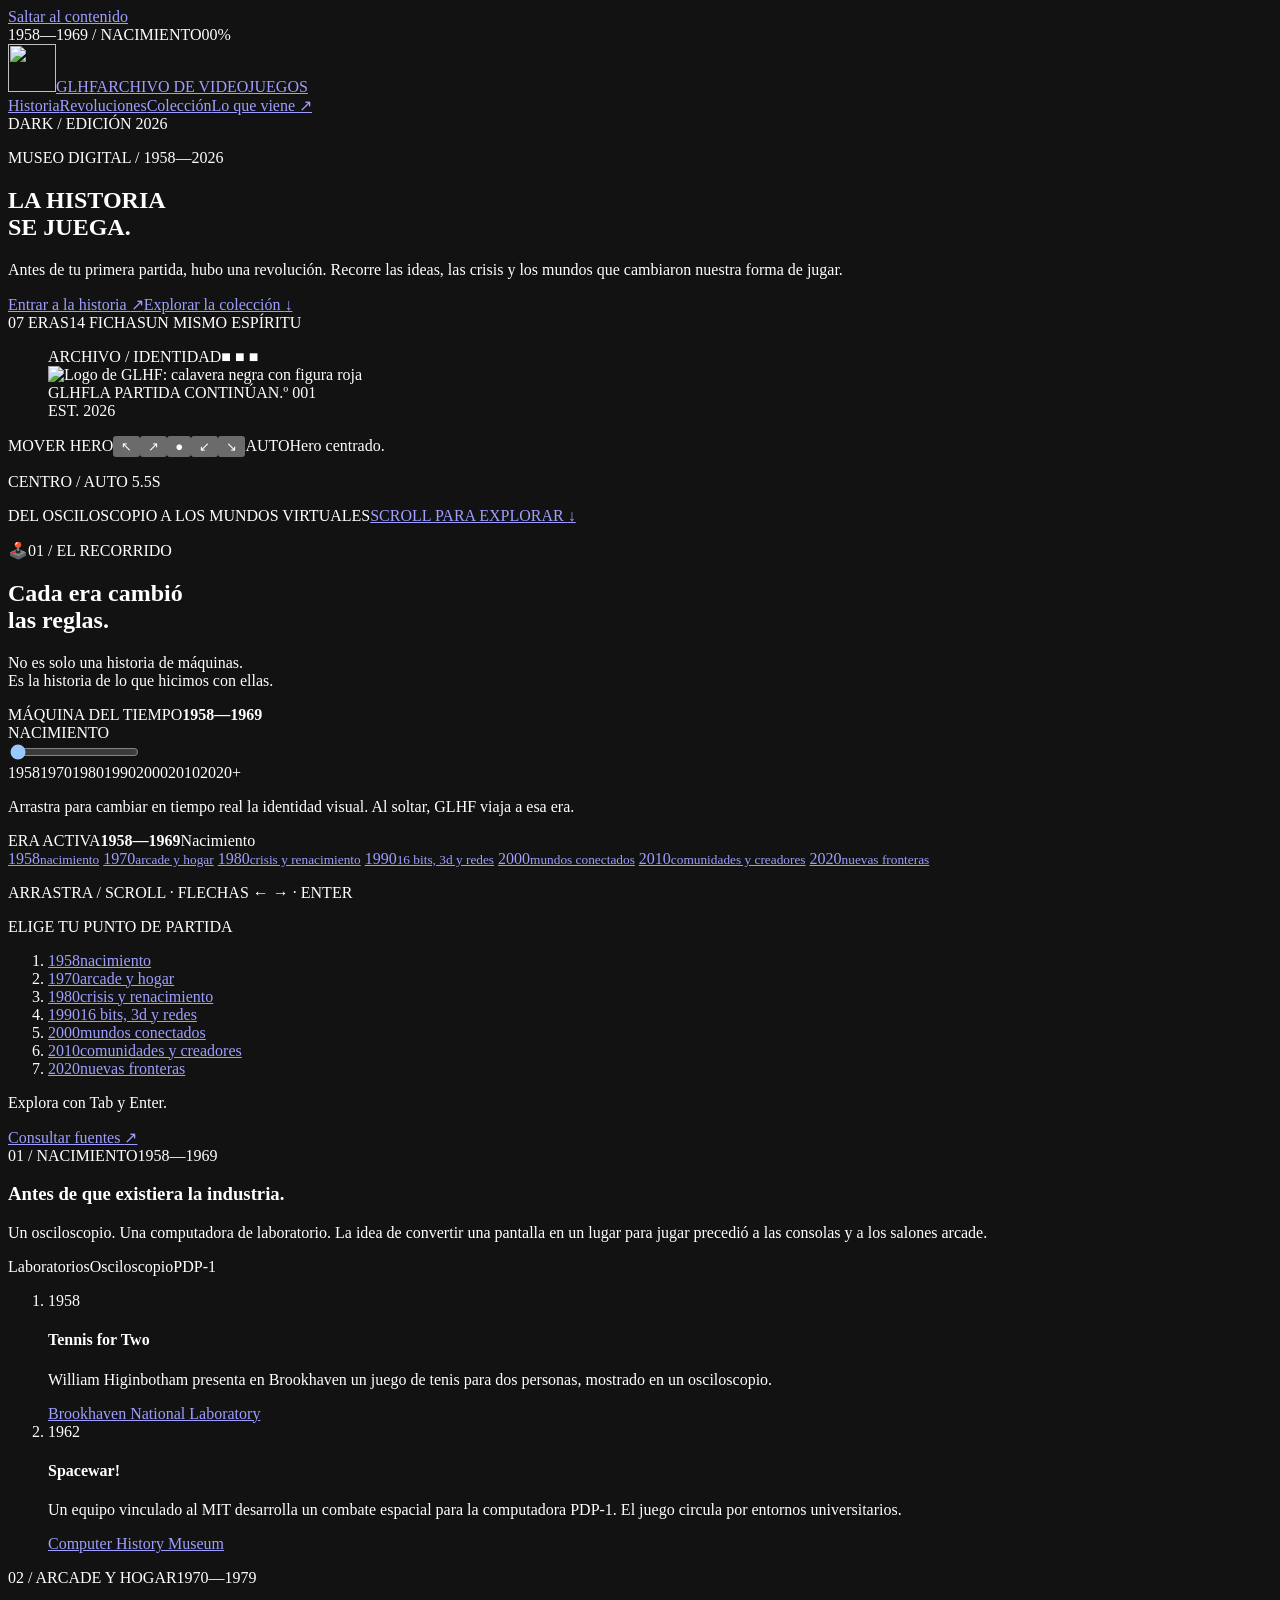
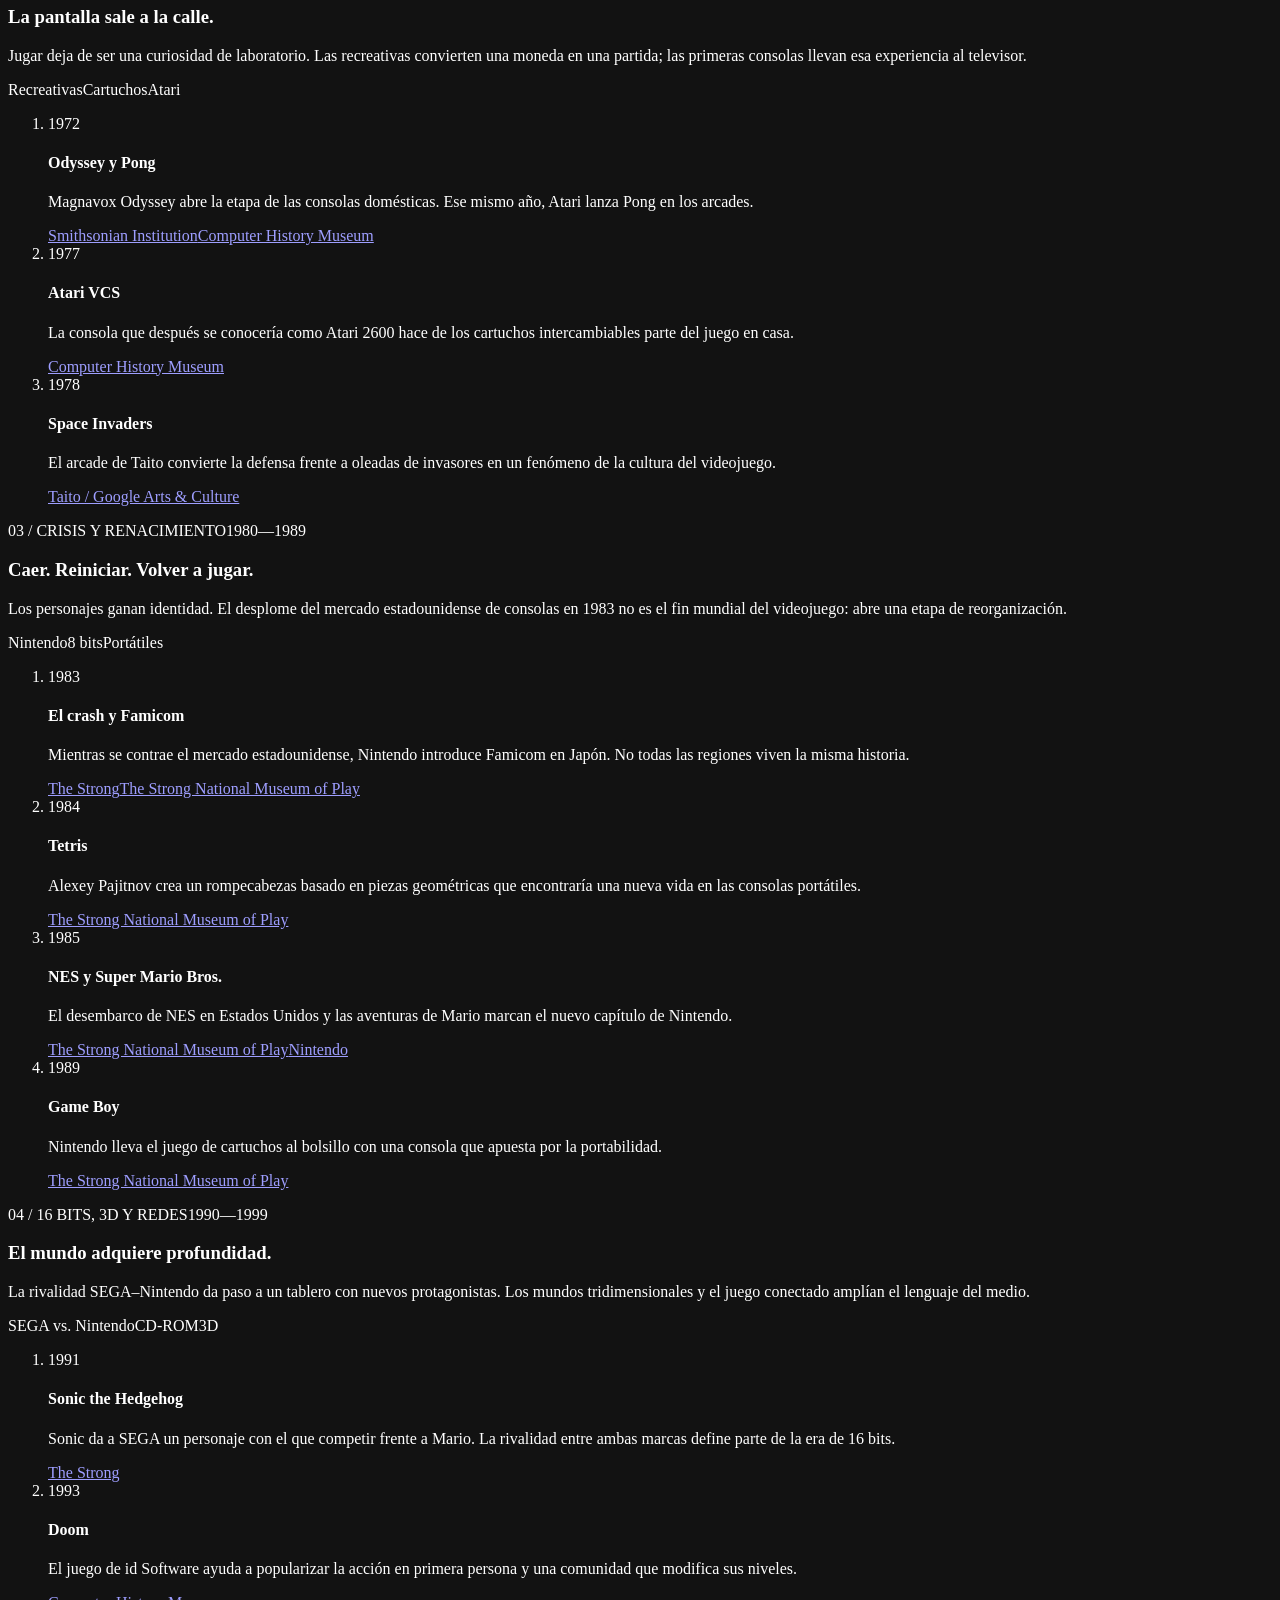
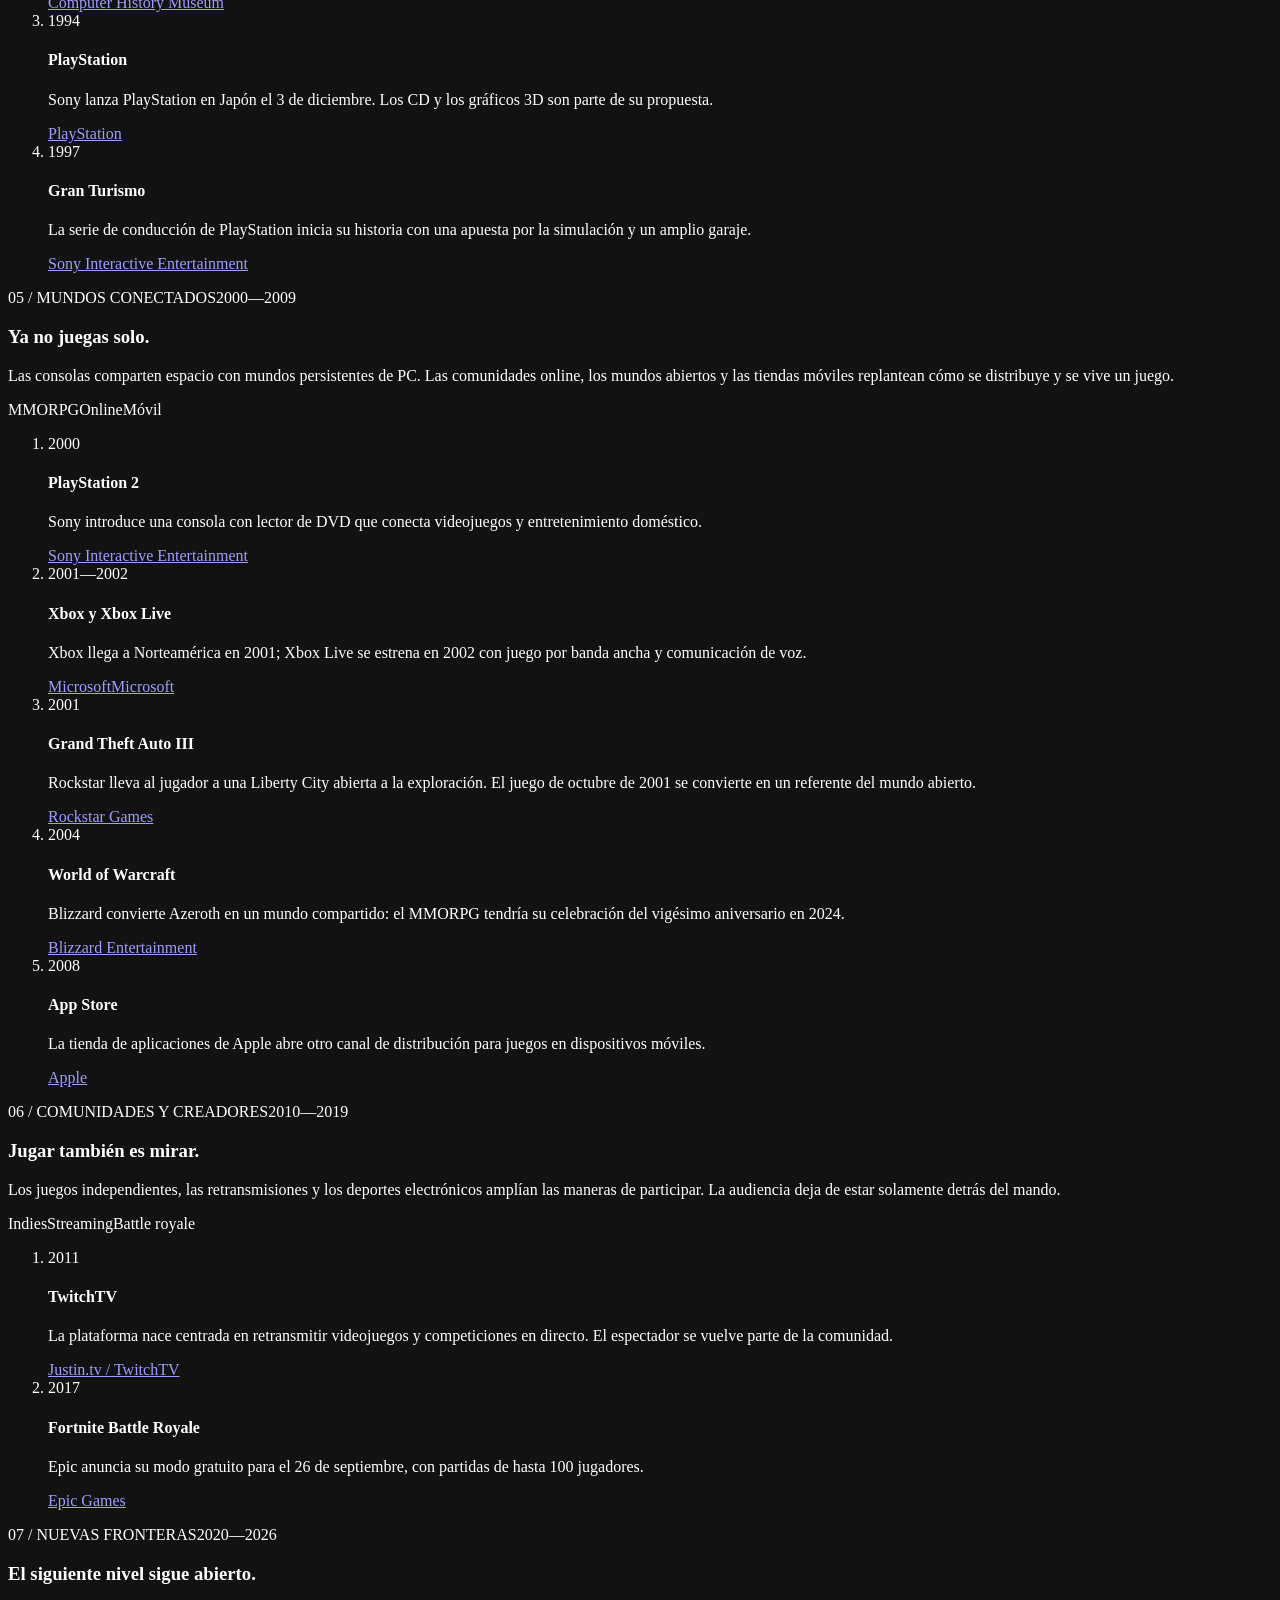
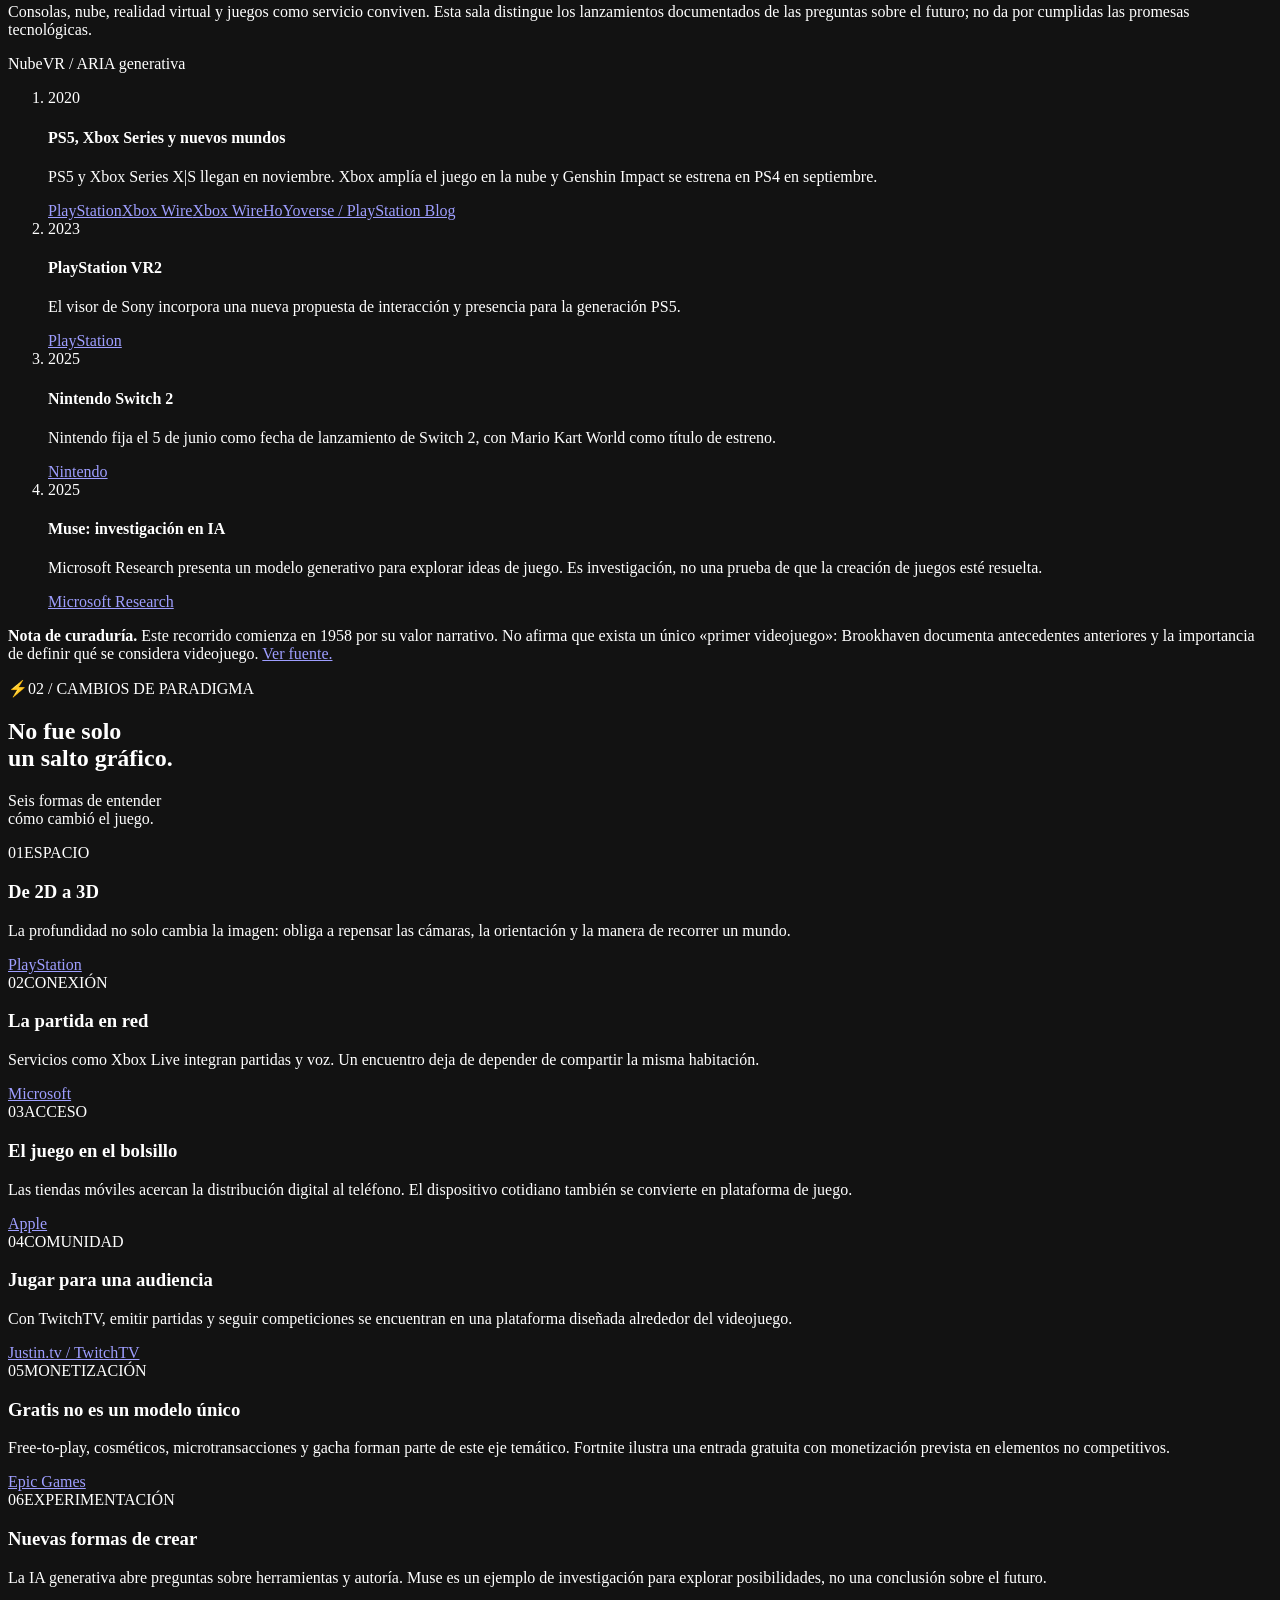
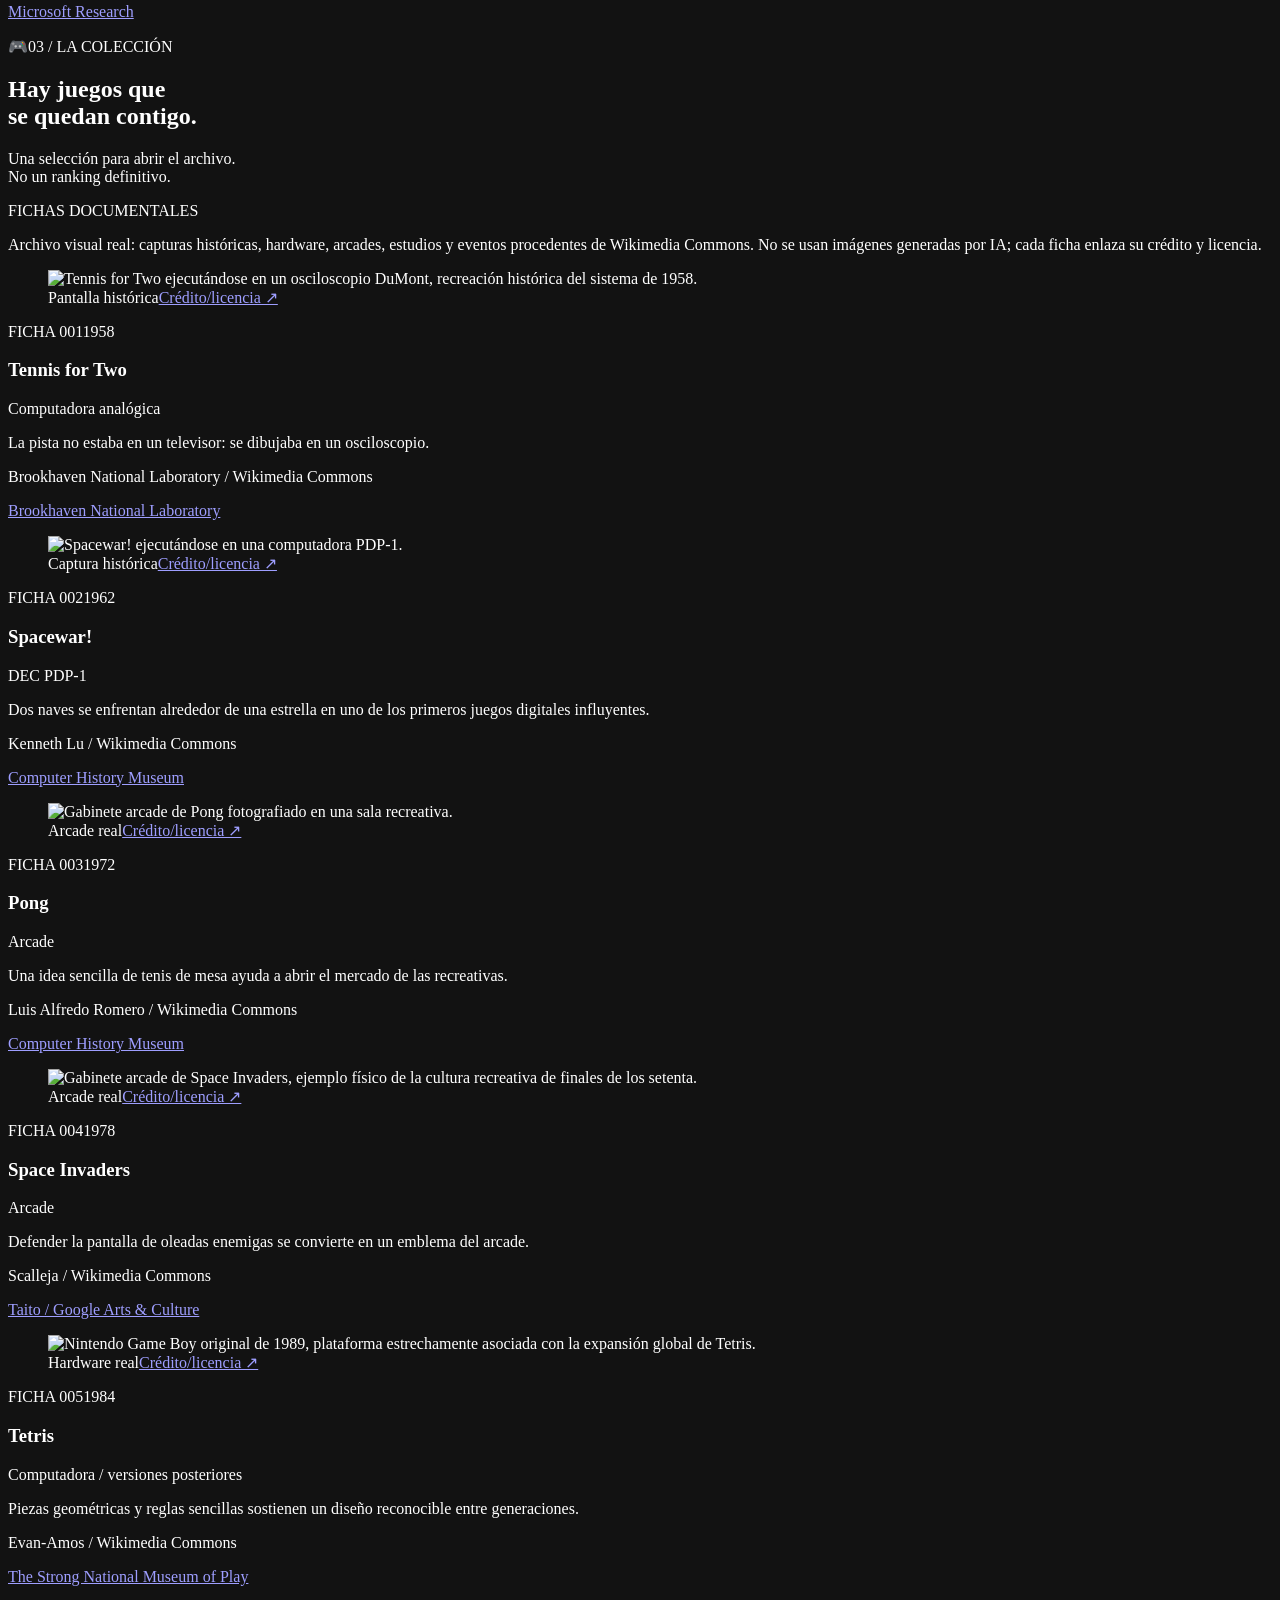
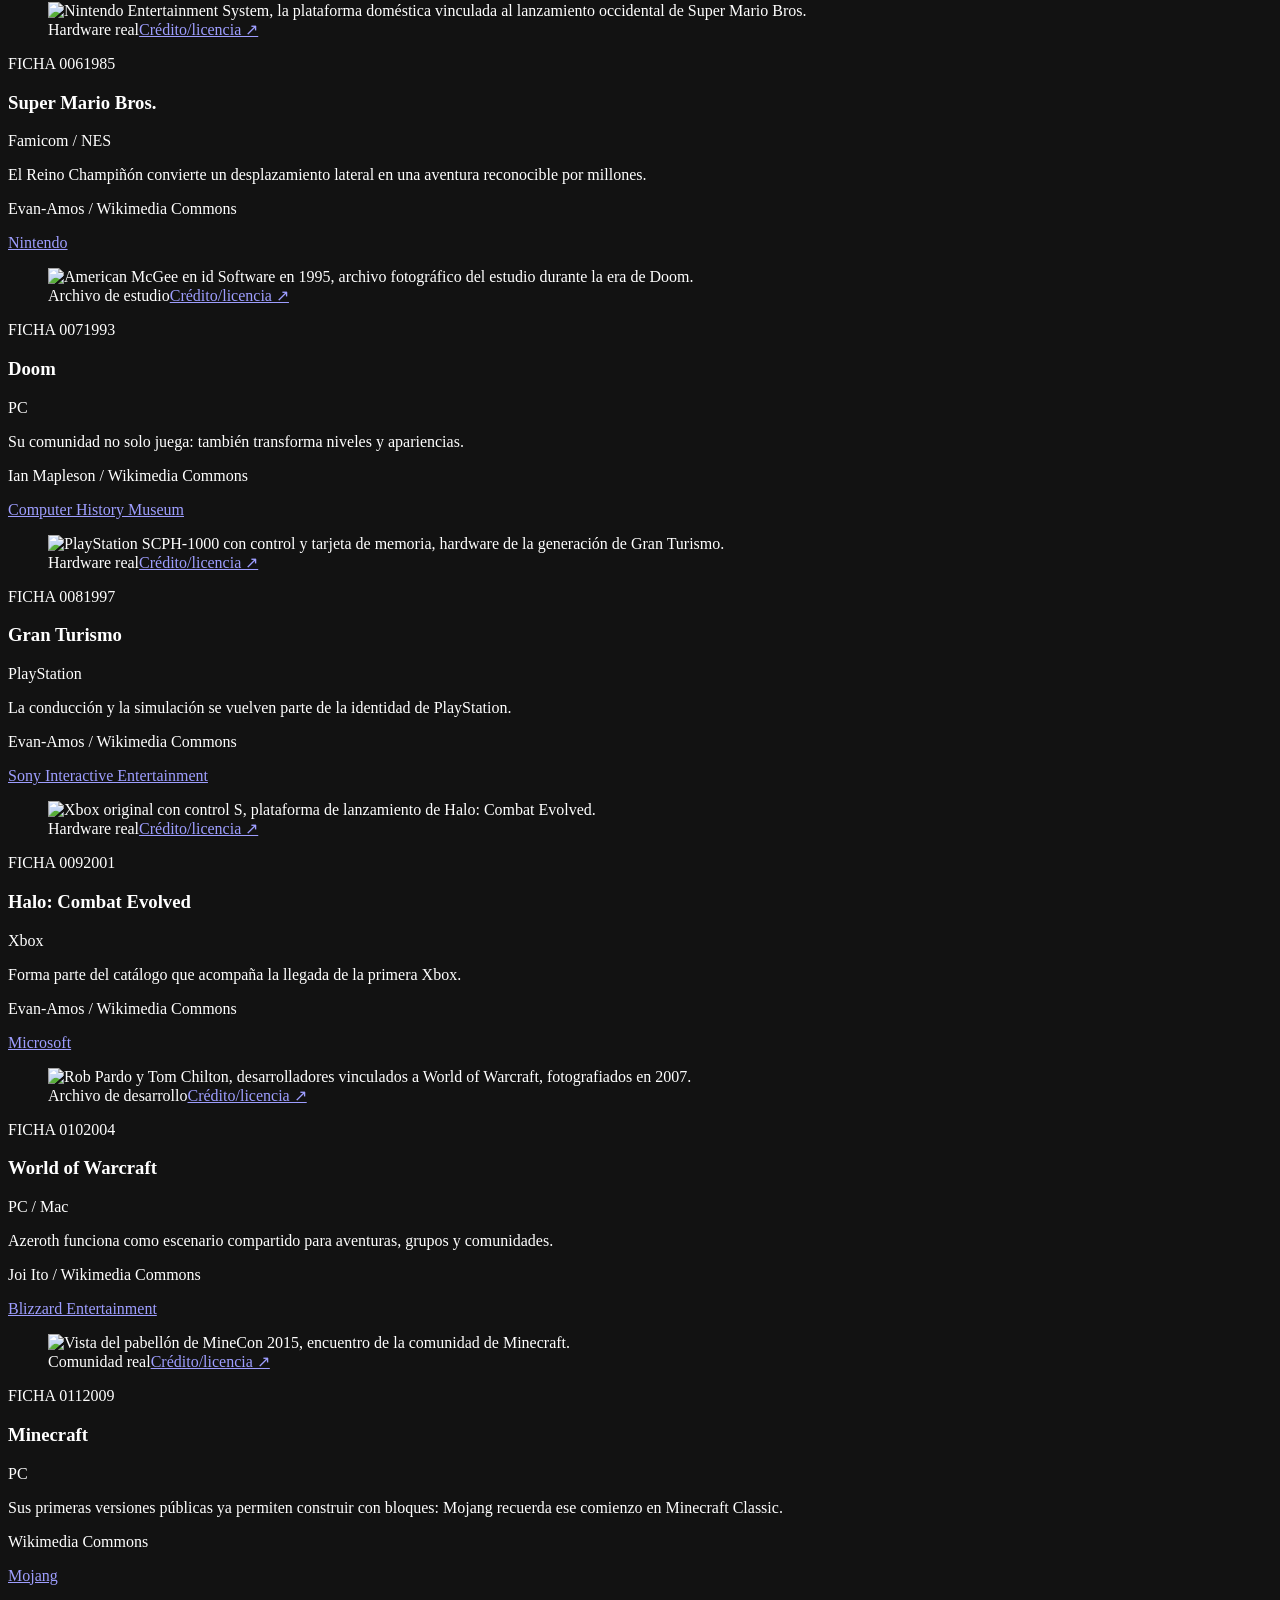
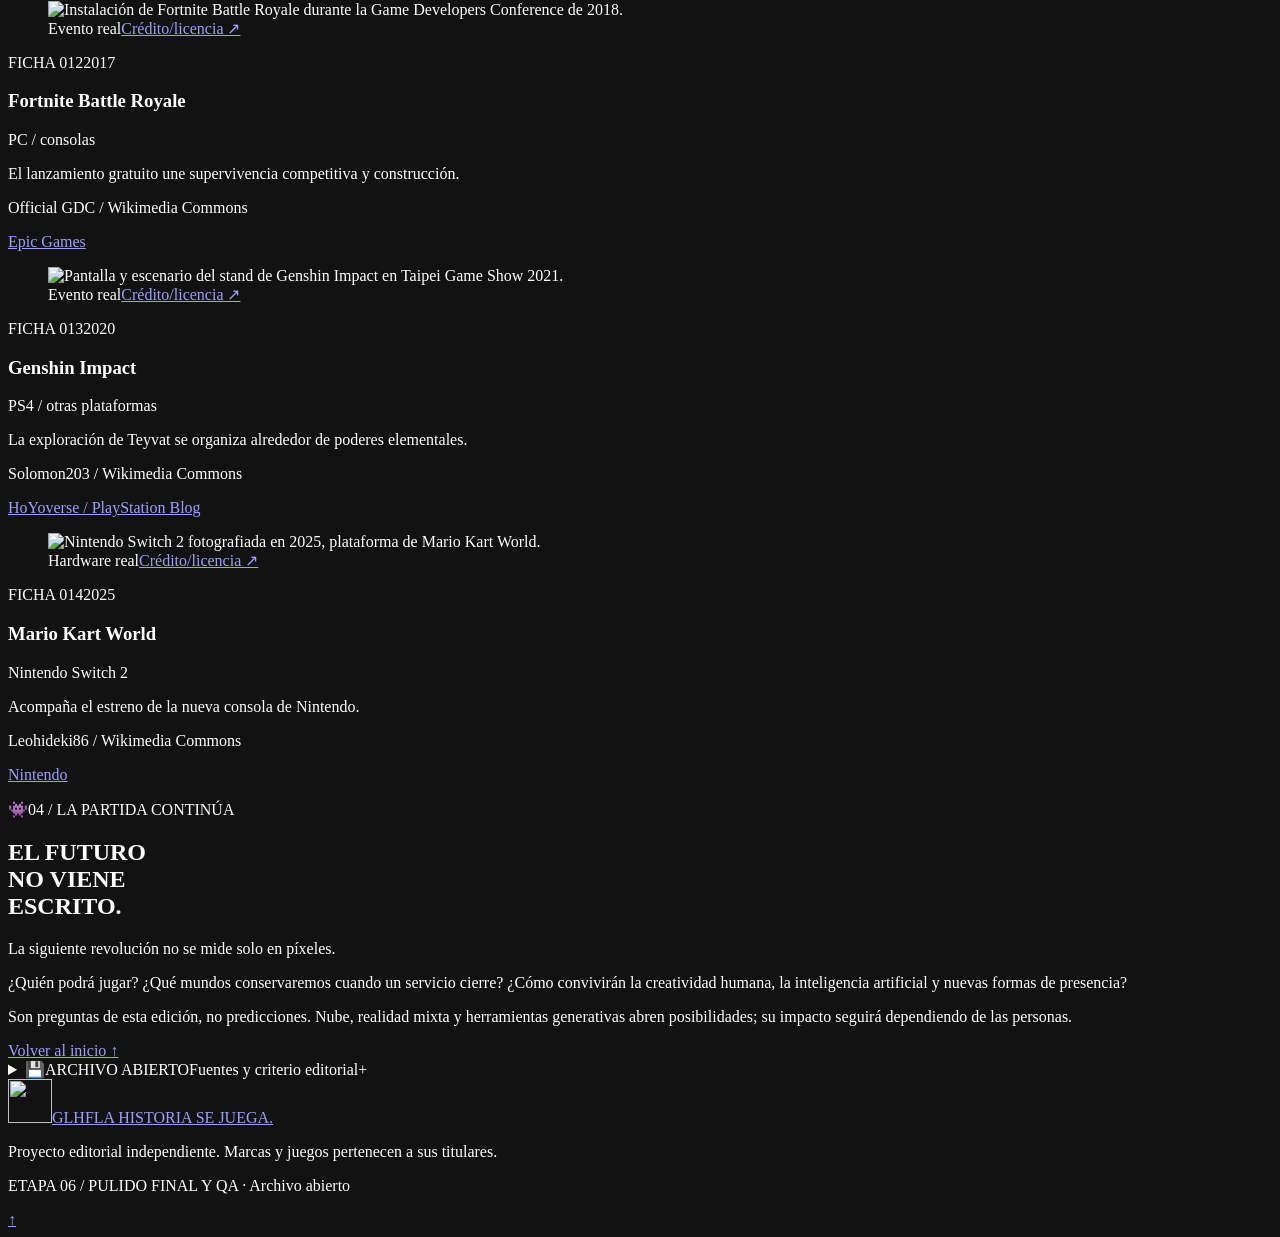
==== commit 83764c39: "Pulidos y QA" ====
--- a/index.html
+++ b/index.html
@@ -9,8 +9,12 @@
 <meta name="theme-color" content="#07080c" />
 <meta name="color-scheme" content="dark" />
 <meta name="glhf-mode" content="blazor" />
+<meta name="application-name" content="GLHF" />
+<meta name="apple-mobile-web-app-capable" content="yes" />
+<meta name="apple-mobile-web-app-status-bar-style" content="black-translucent" />
 <link rel="icon" type="image/png" href="assets/Logo_GgWp.png" />
 <link rel="apple-touch-icon" href="assets/Logo_GgWp.png" />
+<link rel="manifest" href="manifest.webmanifest" />
 <link rel="stylesheet" href="assets/css/site.css" />
 <script src="assets/js/site.js" defer></script>
 <script src="assets/js/bootstrap.js" defer></script>
@@ -21,8 +25,10 @@
 <header class="site-header" id="inicio">
  <a class="brand" href="#inicio" aria-label="GLHF, inicio"><img src="assets/Logo_GgWp.png" width="48" height="48" alt="" /><span>GLHF<span class="brand-subtitle">ARCHIVO DE VIDEOJUEGOS</span></span></a>
  <nav class="main-nav" aria-label="Navegación principal"><a href="#historia">Historia</a><a href="#revoluciones">Revoluciones</a><a href="#coleccion">Colección</a><a href="#futuro">Lo que viene <span aria-hidden="true">↗</span></a></nav>
- <span class="edition">DARK / EDICIÓN 2026</span>
+ <div class="header-actions"><button type="button" class="install-button" data-pwa-install hidden aria-label="Instalar GLHF como aplicación">INSTALAR</button><span class="edition">DARK / EDICIÓN 2026</span></div>
 </header>
+<div class="resume-prompt" data-resume-prompt hidden role="region" aria-label="Retomar recorrido"><span class="resume-kicker">PROGRESO GUARDADO</span><span data-resume-label>Continuar donde lo dejaste</span><div><button type="button" data-resume-go>CONTINUAR</button><button type="button" data-resume-dismiss>EMPEZAR DESDE 1958</button></div></div>
+<div class="secret-toast" data-secret-toast role="status" aria-live="polite" hidden>KONAMI CODE · MODO PLAYER 2 DESBLOQUEADO</div>
 <main id="contenido" tabindex="-1">
 <section class="hero" aria-labelledby="hero-title" data-hero-position="center" data-hero-auto-state="running">
  <div class="hero-stage">
@@ -44,6 +50,7 @@
 </section>
 <section class="history-section section-wrap" id="historia" aria-labelledby="history-title">
  <div class="section-heading"><div><p class="eyebrow"><span class="section-icon" aria-hidden="true">🕹️</span>01 / EL RECORRIDO</p><h2 id="history-title">Cada era cambió<br />las reglas.</h2></div><p>No es solo una historia de máquinas.<br />Es la historia de lo que hicimos con ellas.</p></div>
+ <div class="time-machine" data-time-machine aria-labelledby="time-machine-title"><div class="time-machine-head"><div><span class="eyebrow" id="time-machine-title">MÁQUINA DEL TIEMPO</span><strong data-time-machine-period>1958—1969</strong></div><span data-time-machine-name>NACIMIENTO</span></div><input type="range" min="0" max="6" step="1" value="0" data-time-machine-slider aria-label="Cambiar de era: de 1958 a 2026" /><div class="time-machine-scale" aria-hidden="true"><span>1958</span><span>1970</span><span>1980</span><span>1990</span><span>2000</span><span>2010</span><span>2020+</span></div><p>Arrastra para cambiar en tiempo real la identidad visual. Al soltar, GLHF viaja a esa era.</p></div>
  <div class="timeline-console" aria-label="Línea de tiempo interactiva"><div class="timeline-now" aria-live="polite"><span class="timeline-now-label">ERA ACTIVA</span><strong data-timeline-now-period>1958—1969</strong><span data-timeline-now-title>Nacimiento</span></div><nav class="timeline-rail" data-timeline-rail aria-label="Navegar por décadas"><a class="timeline-rail-link" href="#era-1958" data-era-rail="era-1958" aria-label="1958—1969: nacimiento"><span>1958</span><small>nacimiento</small></a>
 <a class="timeline-rail-link" href="#era-1970" data-era-rail="era-1970" aria-label="1970—1979: arcade y hogar"><span>1970</span><small>arcade y hogar</small></a>
 <a class="timeline-rail-link" href="#era-1980" data-era-rail="era-1980" aria-label="1980—1989: crisis y renacimiento"><span>1980</span><small>crisis y renacimiento</small></a>
@@ -130,6 +137,6 @@
 <section class="future-section section-wrap" id="futuro" aria-labelledby="future-title"><p class="eyebrow"><span class="section-icon" aria-hidden="true">👾</span>04 / LA PARTIDA CONTINÚA</p><div class="future-layout"><h2 id="future-title">EL FUTURO<br />NO VIENE<br /><span>ESCRITO.</span></h2><div><p class="future-lead">La siguiente revolución no se mide solo en píxeles.</p><p>¿Quién podrá jugar? ¿Qué mundos conservaremos cuando un servicio cierre? ¿Cómo convivirán la creatividad humana, la inteligencia artificial y nuevas formas de presencia?</p><p>Son preguntas de esta edición, no predicciones. Nube, realidad mixta y herramientas generativas abren posibilidades; su impacto seguirá dependiendo de las personas.</p><a class="button primary" href="#inicio">Volver al inicio <span aria-hidden="true">↑</span></a></div></div></section>
 <section class="sources-section section-wrap" id="fuentes" aria-labelledby="sources-title"><details><summary id="sources-title"><span><span class="eyebrow"><span class="section-icon" aria-hidden="true">💾</span>ARCHIVO ABIERTO</span><span class="sources-heading">Fuentes y criterio editorial</span></span><span class="details-symbol" aria-hidden="true">+</span></summary><div class="sources-body"><p>Textos editoriales de GLHF apoyados en archivos de museos, laboratorios y comunicaciones oficiales. Las fechas se refieren a los lanzamientos o territorios indicados. La selección es introductoria y no pretende agotar toda la historia del medio. Revisión: 19 de septiembre de 2026.</p><p>Las salas siguen el alcance del documento de trabajo. La sección de futuro contiene reflexión editorial, no hechos consumados. Las fuentes originales se conservan para permitir verificación y ampliación.</p><ol class="source-list"><li id="source-bnl"><strong>Brookhaven National Laboratory</strong><a href="https://www.bnl.gov/about/history/firstvideo.php" target="_blank" rel="noopener noreferrer">The First Video Game? <span aria-hidden="true">↗</span><span class="sr-only"> (abre una nueva pestaña)</span></a></li><li id="source-chm"><strong>Computer History Museum</strong><a href="https://www.computerhistory.org/timeline/graphics-games/" target="_blank" rel="noopener noreferrer">Graphics &amp; Games: Timeline of Computer History <span aria-hidden="true">↗</span><span class="sr-only"> (abre una nueva pestaña)</span></a></li><li id="source-strong"><strong>The Strong National Museum of Play</strong><a href="https://www.museumofplay.org/video-game-history-timeline/" target="_blank" rel="noopener noreferrer">Video Game History Timeline <span aria-hidden="true">↗</span><span class="sr-only"> (abre una nueva pestaña)</span></a></li><li id="source-pong"><strong>Computer History Museum</strong><a href="https://www.computerhistory.org/timeline/1972/" target="_blank" rel="noopener noreferrer">1972: Pong is released <span aria-hidden="true">↗</span><span class="sr-only"> (abre una nueva pestaña)</span></a></li><li id="source-mario"><strong>Nintendo</strong><a href="https://mario.nintendo.com/history/" target="_blank" rel="noopener noreferrer">The history of Super Mario <span aria-hidden="true">↗</span><span class="sr-only"> (abre una nueva pestaña)</span></a></li><li id="source-ps1"><strong>PlayStation</strong><a href="https://www.playstation.com/en-us/playstation-history/1994-ps-one/" target="_blank" rel="noopener noreferrer">PlayStation 1994: historia de la consola <span aria-hidden="true">↗</span><span class="sr-only"> (abre una nueva pestaña)</span></a></li><li id="source-sie"><strong>Sony Interactive Entertainment</strong><a href="https://sonyinteractive.com/en/our-company/company-history/" target="_blank" rel="noopener noreferrer">Company History <span aria-hidden="true">↗</span><span class="sr-only"> (abre una nueva pestaña)</span></a></li><li id="source-xbox"><strong>Microsoft</strong><a href="https://news.microsoft.com/source/2001/11/15/xbox-erupts-on-the-scene/" target="_blank" rel="noopener noreferrer">Xbox Erupts on the Scene (2001) <span aria-hidden="true">↗</span><span class="sr-only"> (abre una nueva pestaña)</span></a></li><li id="source-live"><strong>Microsoft</strong><a href="https://news.microsoft.com/source/2002/11/15/xbox-live-arrives-in-stores-sparking-the-next-revolution-in-video-games/" target="_blank" rel="noopener noreferrer">Xbox Live Arrives in Stores (2002) <span aria-hidden="true">↗</span><span class="sr-only"> (abre una nueva pestaña)</span></a></li><li id="source-wow"><strong>Blizzard Entertainment</strong><a href="https://news.blizzard.com/es-mx/article/24136212/celebra-world-of-warcraft-durante-el-20-o-aniversario" target="_blank" rel="noopener noreferrer">Celebración del 20.º aniversario de World of Warcraft <span aria-hidden="true">↗</span><span class="sr-only"> (abre una nueva pestaña)</span></a></li><li id="source-apple"><strong>Apple</strong><a href="https://www.apple.com/newsroom/2008/07/10iPhone-3G-on-Sale-Tomorrow/" target="_blank" rel="noopener noreferrer">iPhone 3G on Sale Tomorrow / App Store (2008) <span aria-hidden="true">↗</span><span class="sr-only"> (abre una nueva pestaña)</span></a></li><li id="source-twitch"><strong>Justin.tv / TwitchTV</strong><a href="https://www.businesswire.com/news/home/20110606005437/en/Justin.tv-Launches-TwitchTV-World%E2%80%99s-Largest-Competitive-Video" target="_blank" rel="noopener noreferrer">Comunicado de lanzamiento de TwitchTV (2011) <span aria-hidden="true">↗</span><span class="sr-only"> (abre una nueva pestaña)</span></a></li><li id="source-fortnite"><strong>Epic Games</strong><a href="https://www.fortnite.com/news/fortnite-battle-royale-goes-free" target="_blank" rel="noopener noreferrer">Fortnite Battle Royale Goes Free (2017) <span aria-hidden="true">↗</span><span class="sr-only"> (abre una nueva pestaña)</span></a></li><li id="source-ps5"><strong>PlayStation</strong><a href="https://www.playstation.com/en-us/playstation-history/2020-ps5-ps-vr2/" target="_blank" rel="noopener noreferrer">2020: PlayStation 5 y PS VR2 <span aria-hidden="true">↗</span><span class="sr-only"> (abre una nueva pestaña)</span></a></li><li id="source-cloud"><strong>Xbox Wire</strong><a href="https://news.xbox.com/en-us/2020/09/14/cloud-gaming-with-xbox-game-pass-ultimate/" target="_blank" rel="noopener noreferrer">Cloud Gaming with Xbox Game Pass Ultimate (2020) <span aria-hidden="true">↗</span><span class="sr-only"> (abre una nueva pestaña)</span></a></li><li id="source-genshin"><strong>HoYoverse / PlayStation Blog</strong><a href="https://blog.playstation.com/2020/09/28/your-journey-in-genshin-impact-begins-now/" target="_blank" rel="noopener noreferrer">Your journey in Genshin Impact begins now (2020) <span aria-hidden="true">↗</span><span class="sr-only"> (abre una nueva pestaña)</span></a></li><li id="source-switch2"><strong>Nintendo</strong><a href="https://www.nintendo.com/us/whatsnew/nintendo-switch-2-launches-june-5-bringing-new-forms-of-game-communication-to-life/" target="_blank" rel="noopener noreferrer">Nintendo Switch 2 launches June 5 (2025) <span aria-hidden="true">↗</span><span class="sr-only"> (abre una nueva pestaña)</span></a></li><li id="source-muse"><strong>Microsoft Research</strong><a href="https://www.microsoft.com/en-us/research/blog/introducing-muse-our-first-generative-ai-model-designed-for-gameplay-ideation/" target="_blank" rel="noopener noreferrer">Introducing Muse (2025) <span aria-hidden="true">↗</span><span class="sr-only"> (abre una nueva pestaña)</span></a></li><li id="source-odyssey"><strong>Smithsonian Institution</strong><a href="https://www.si.edu/es/object/magnavox-odyssey-video-game-unit-1972%3Anmah_1302004" target="_blank" rel="noopener noreferrer">Magnavox Odyssey Video Game Unit, 1972 <span aria-hidden="true">↗</span><span class="sr-only"> (abre una nueva pestaña)</span></a></li><li id="source-invaders"><strong>Taito / Google Arts &amp; Culture</strong><a href="https://artsandculture.google.com/story/space-invaders-the-game-changer-taito-corporation/SwVBsVEMarKRfA?hl=en" target="_blank" rel="noopener noreferrer">Space Invaders, the Game Changer <span aria-hidden="true">↗</span><span class="sr-only"> (abre una nueva pestaña)</span></a></li><li id="source-crash"><strong>The Strong</strong><a href="https://www.museumofplay.org/blog/what-video-game-crash/" target="_blank" rel="noopener noreferrer">What Video Game Crash? <span aria-hidden="true">↗</span><span class="sr-only"> (abre una nueva pestaña)</span></a></li><li id="source-sonic"><strong>The Strong</strong><a href="https://www.museumofplay.org/games/sonic-the-hedgehog/" target="_blank" rel="noopener noreferrer">Sonic the Hedgehog <span aria-hidden="true">↗</span><span class="sr-only"> (abre una nueva pestaña)</span></a></li><li id="source-gta3"><strong>Rockstar Games</strong><a href="https://media.rockstargames.com/broadcast/20111020/en_US_web.html" target="_blank" rel="noopener noreferrer">Grand Theft Auto III: Ten-Year Anniversary <span aria-hidden="true">↗</span><span class="sr-only"> (abre una nueva pestaña)</span></a></li><li id="source-series"><strong>Xbox Wire</strong><a href="https://news.xbox.com/en-us/2020/11/10/power-your-dreams-xbox-series-x-and-xbox-series-s-available-now/" target="_blank" rel="noopener noreferrer">Xbox Series X and Xbox Series S Now Available Worldwide (2020) <span aria-hidden="true">↗</span><span class="sr-only"> (abre una nueva pestaña)</span></a></li><li id="source-minecraft"><strong>Mojang</strong><a href="https://www.minecraft.net/en-us/article/embrace-past-minecraft-classic" target="_blank" rel="noopener noreferrer">Embrace the Past with Minecraft Classic (2019) <span aria-hidden="true">↗</span><span class="sr-only"> (abre una nueva pestaña)</span></a></li></ol></div></details></section>
 </main>
-<footer class="site-footer"><a class="brand footer-brand" href="#inicio" aria-label="GLHF, volver al inicio"><img src="assets/Logo_GgWp.png" width="44" height="44" alt="" loading="lazy" /><span>GLHF<span class="brand-subtitle">LA HISTORIA SE JUEGA.</span></span></a><div><p>Proyecto editorial independiente. Marcas y juegos pertenecen a sus titulares.</p><p class="build-note">ETAPA 05 / ANIMACIONES Y MICROINTERACCIONES <span aria-hidden="true">·</span> <span id="runtime-status">Archivo abierto</span></p></div><a class="back-top" href="#inicio" aria-label="Volver al inicio">↑</a></footer>
+<footer class="site-footer"><a class="brand footer-brand" href="#inicio" aria-label="GLHF, volver al inicio"><img src="assets/Logo_GgWp.png" width="44" height="44" alt="" loading="lazy" /><span>GLHF<span class="brand-subtitle">LA HISTORIA SE JUEGA.</span></span></a><div><p>Proyecto editorial independiente. Marcas y juegos pertenecen a sus titulares.</p><p class="build-note">ETAPA 06 / PULIDO FINAL Y QA <span aria-hidden="true">·</span> <span id="runtime-status">Archivo abierto</span></p></div><a class="back-top" href="#inicio" aria-label="Volver al inicio">↑</a></footer>
 <p id="engine-error" class="engine-error" role="status" hidden>El contenido sigue disponible. No se pudo iniciar la navegación C#. Comprueba la conexión y recarga la página.</p>
 </body></html>
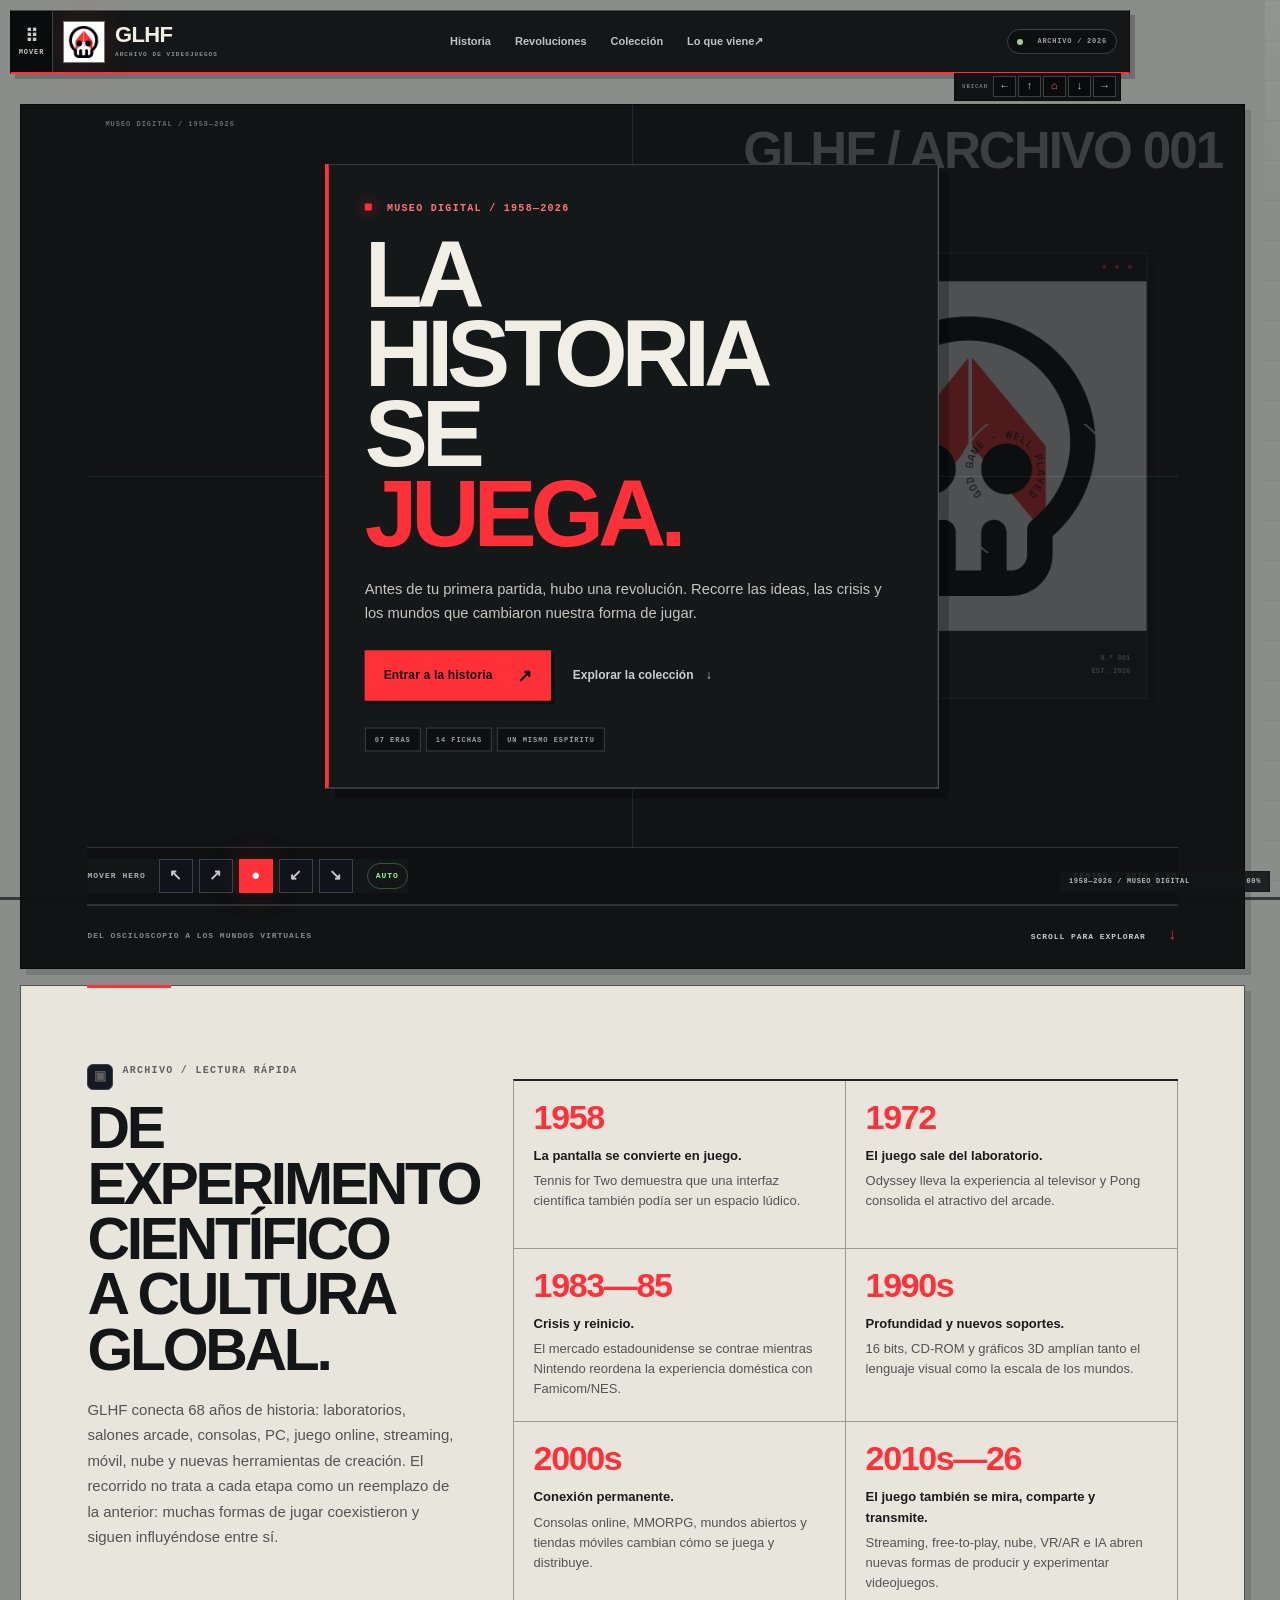
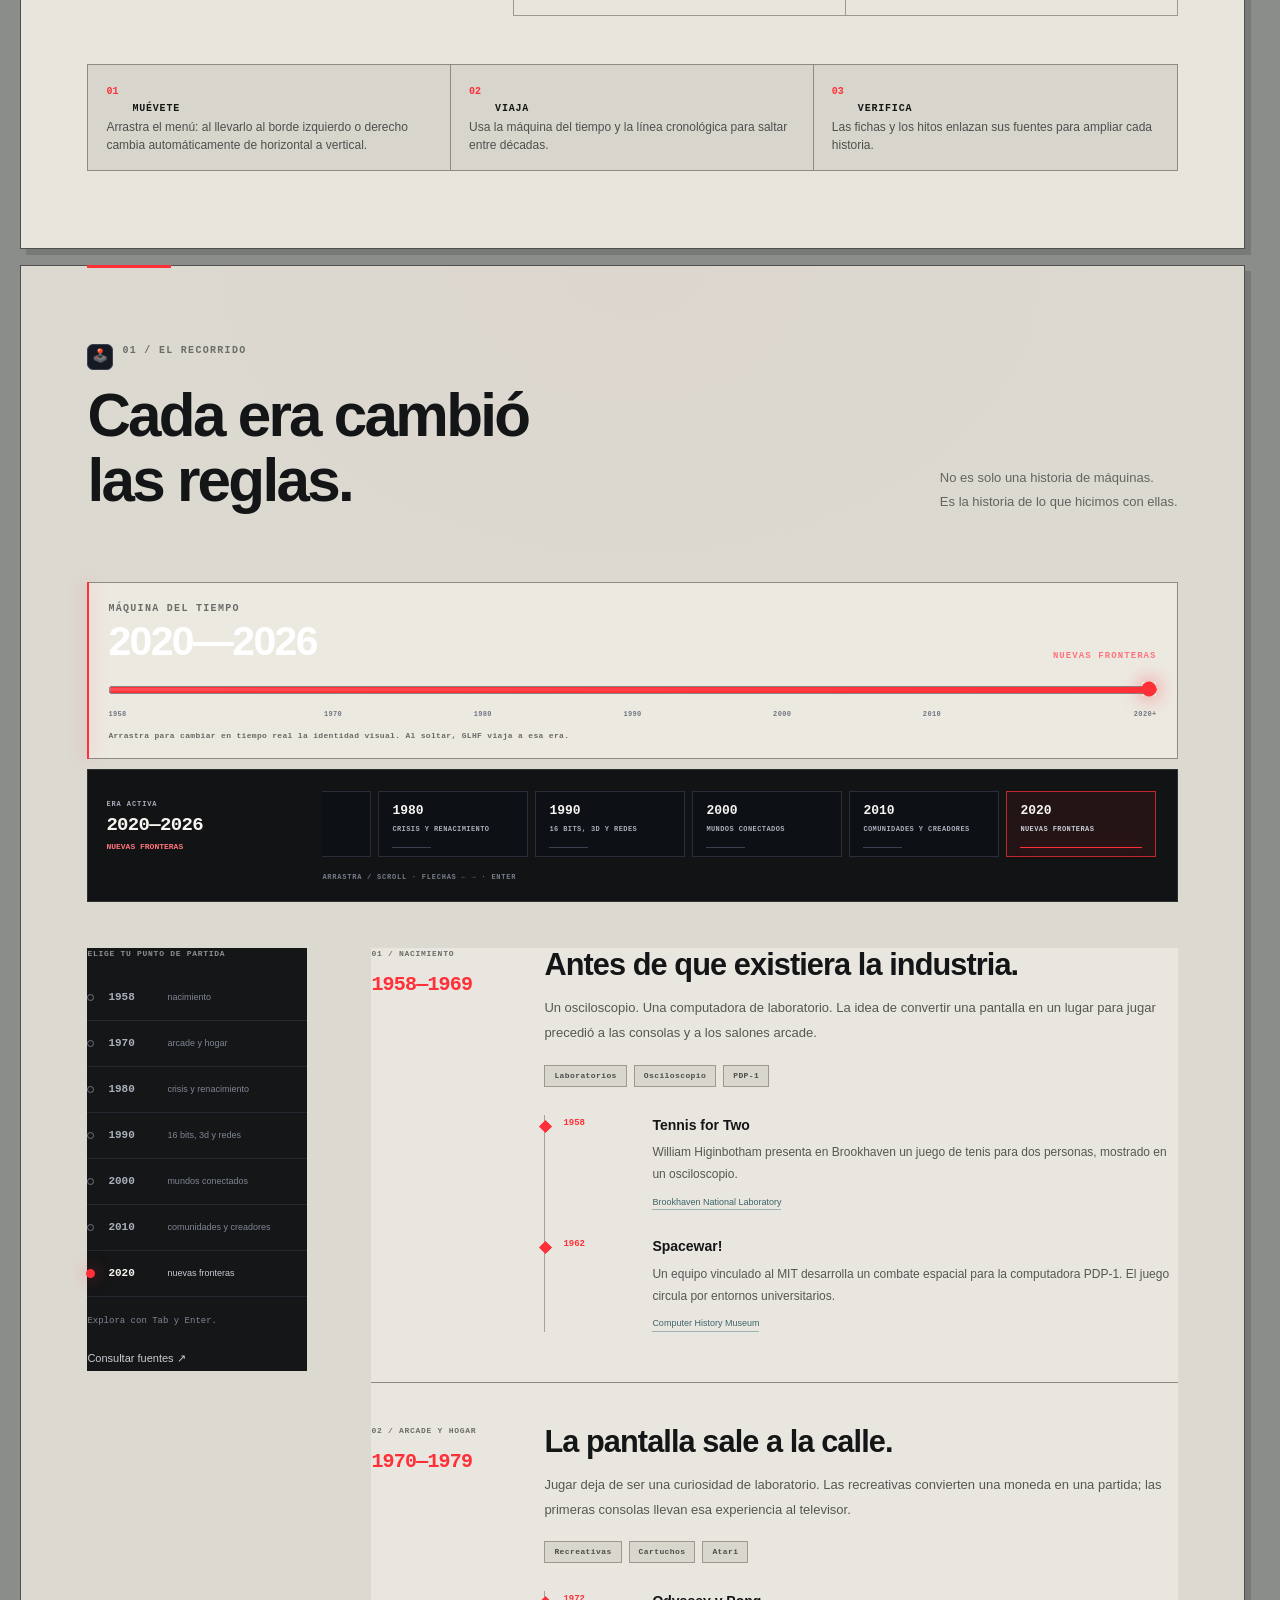
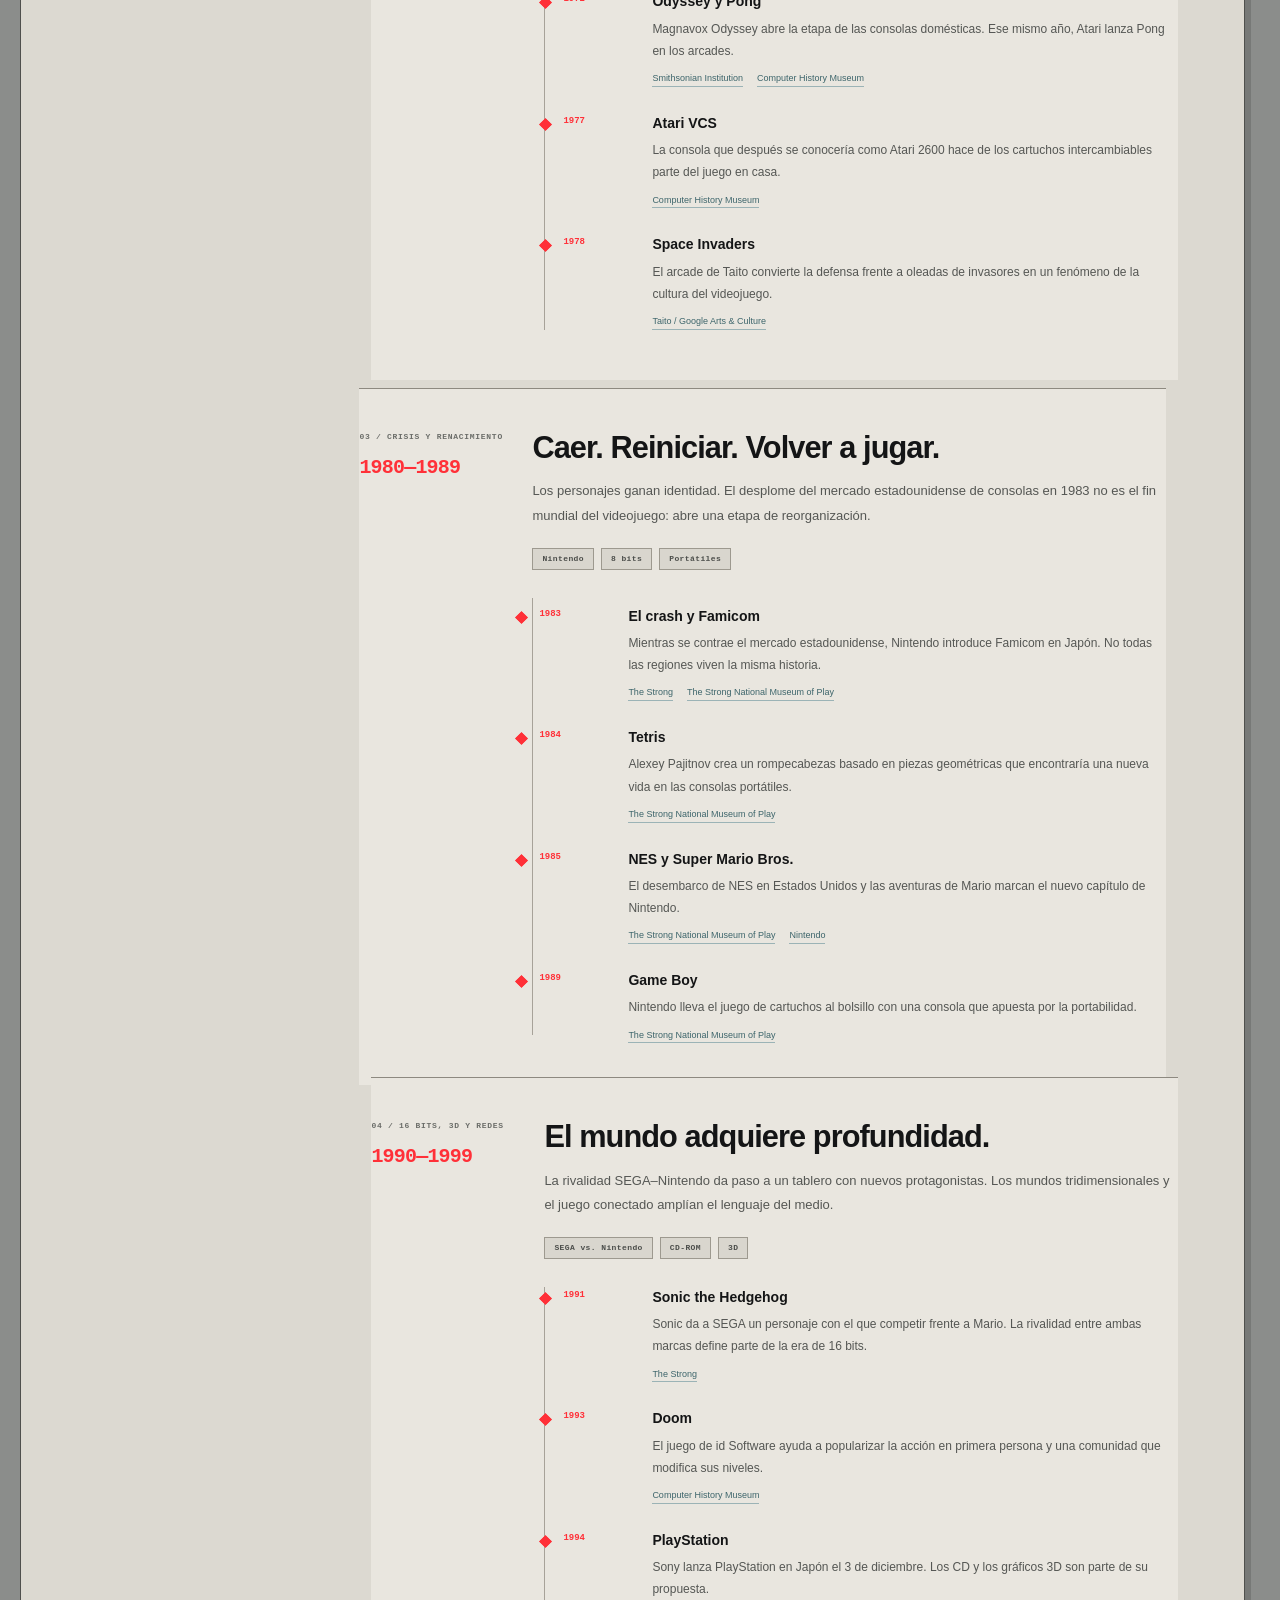
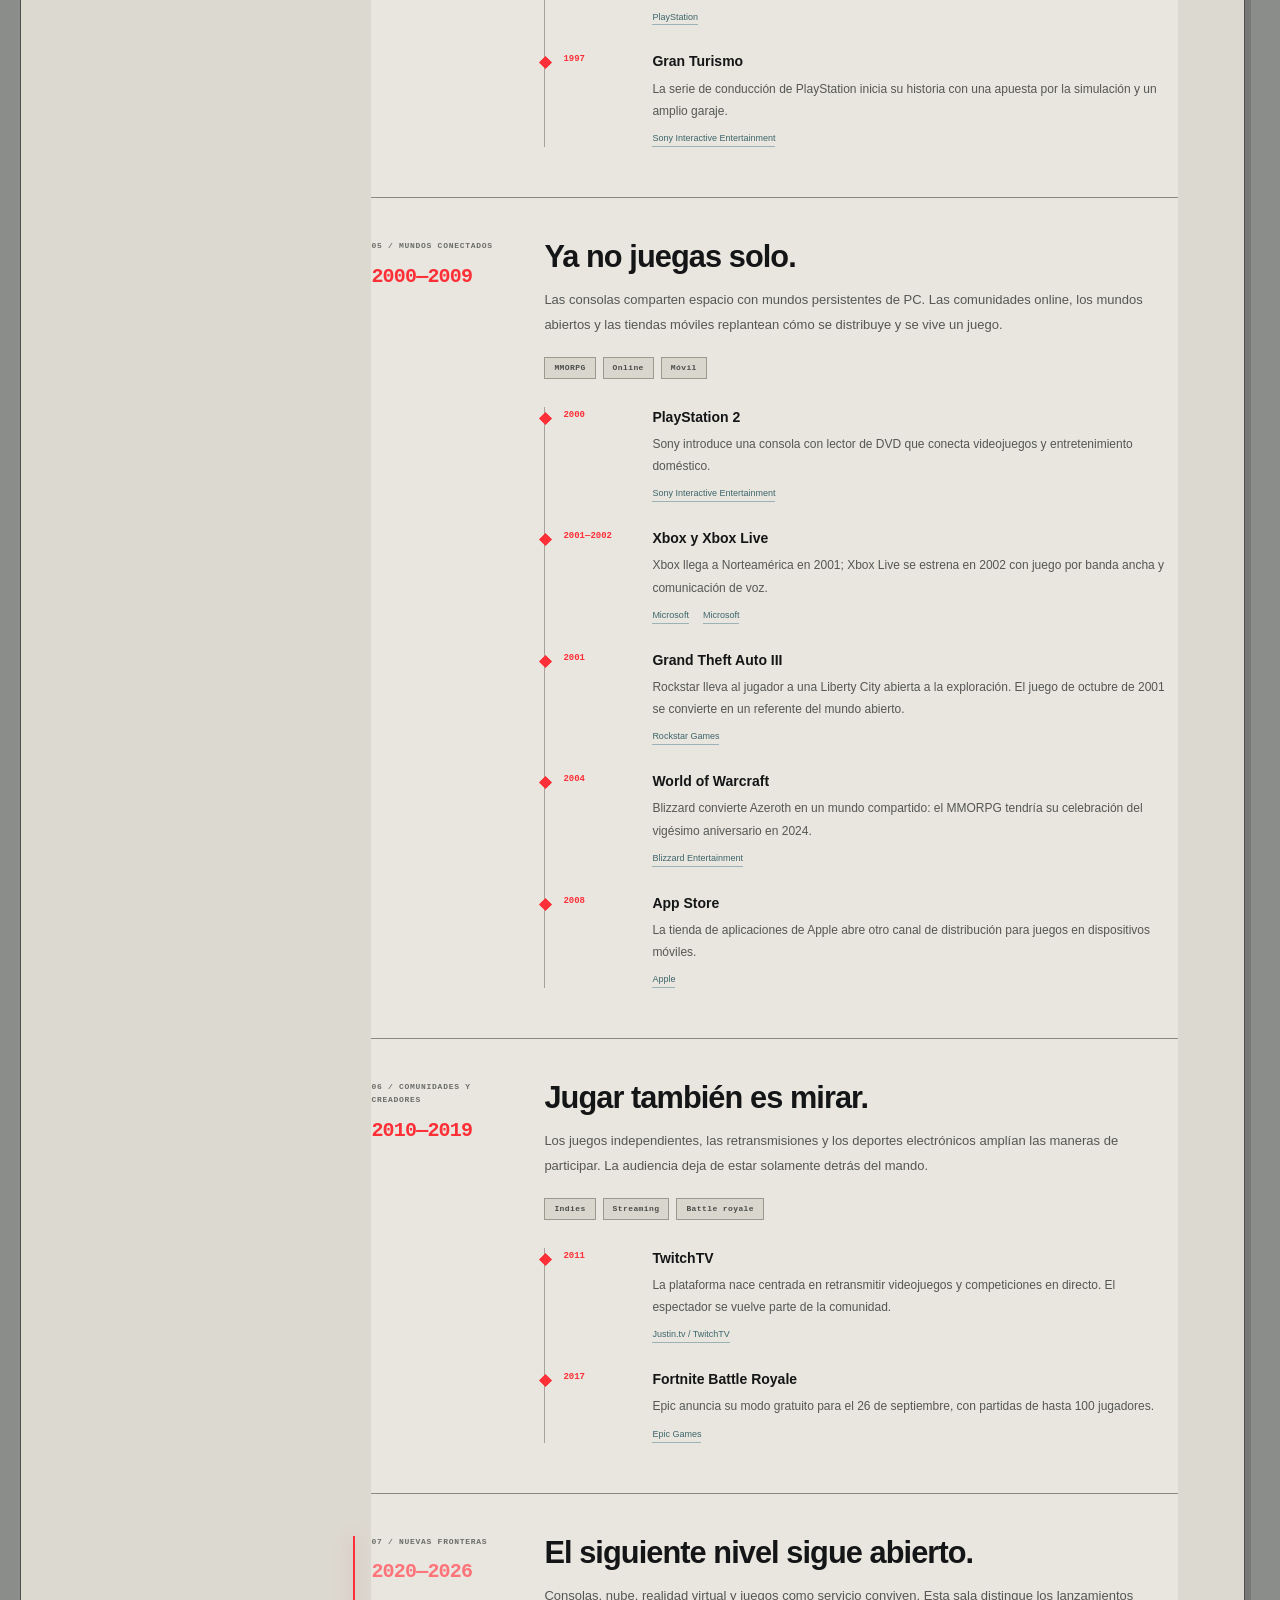
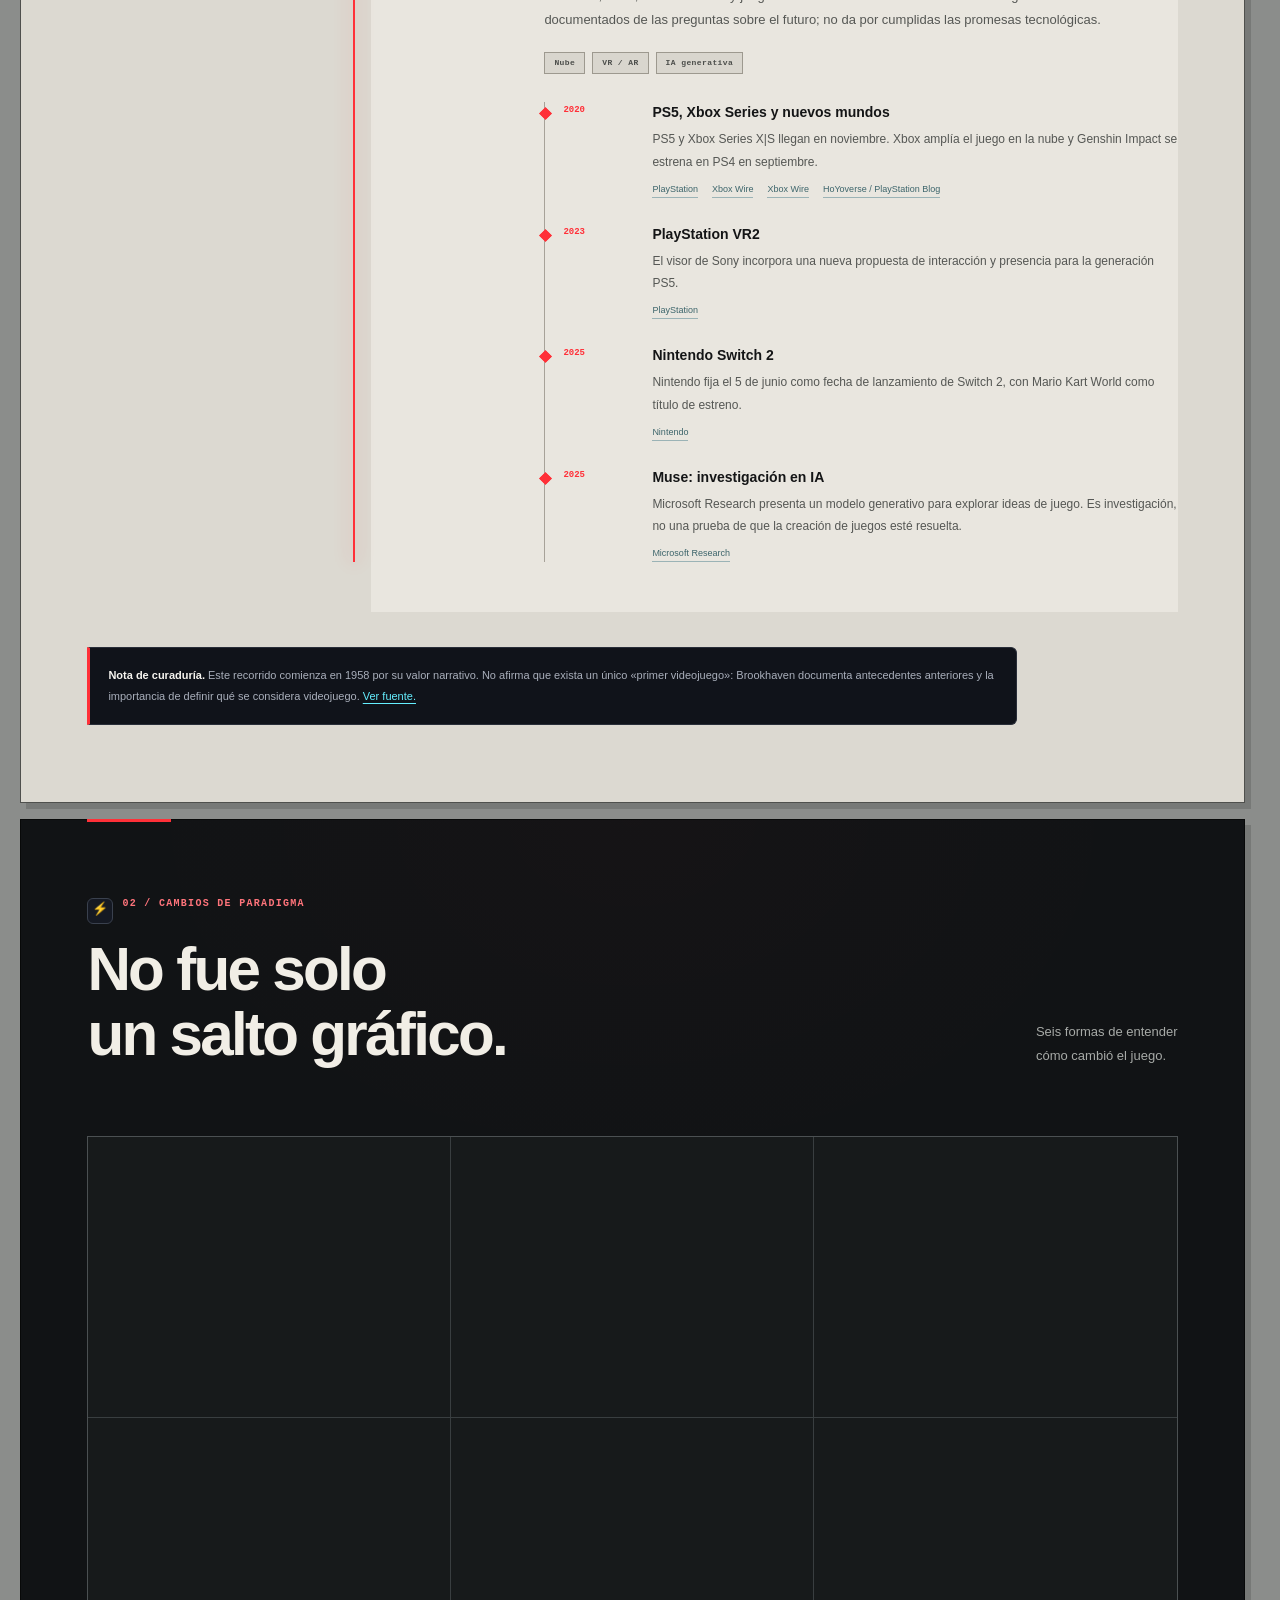
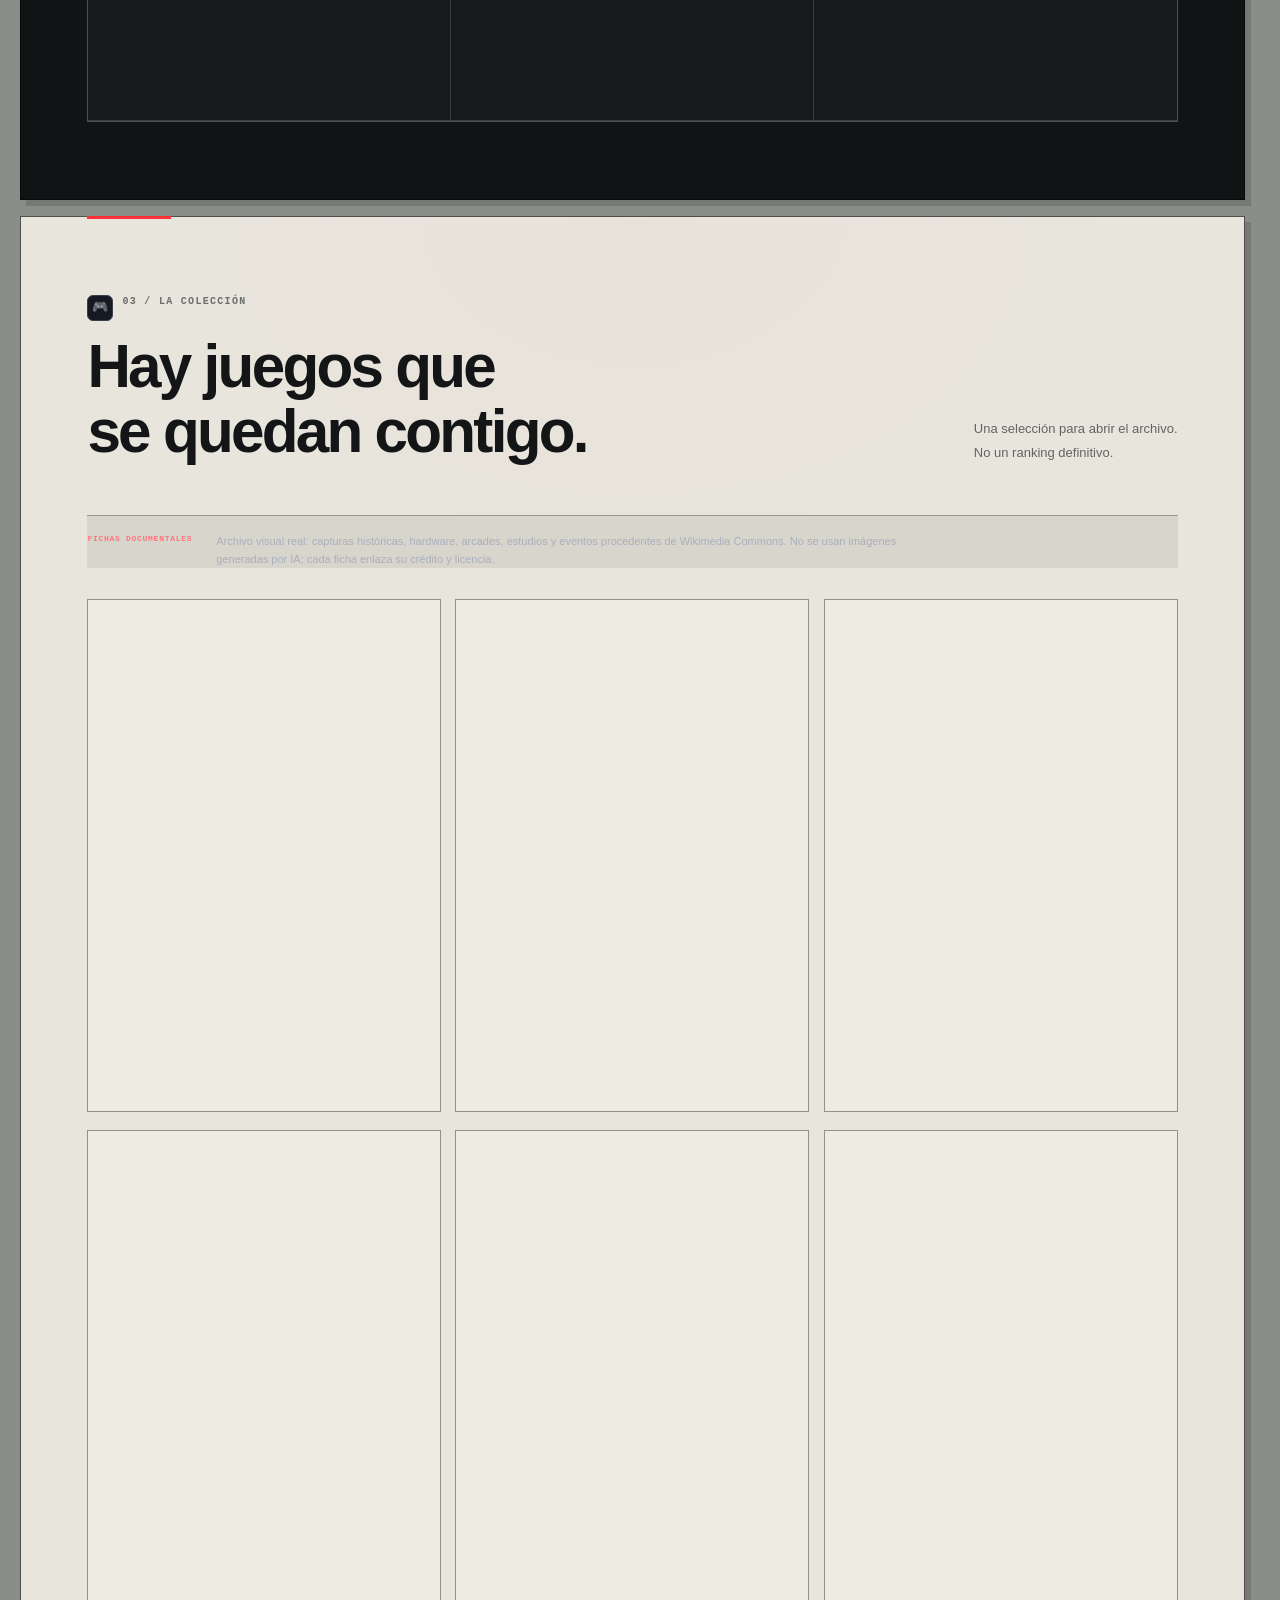
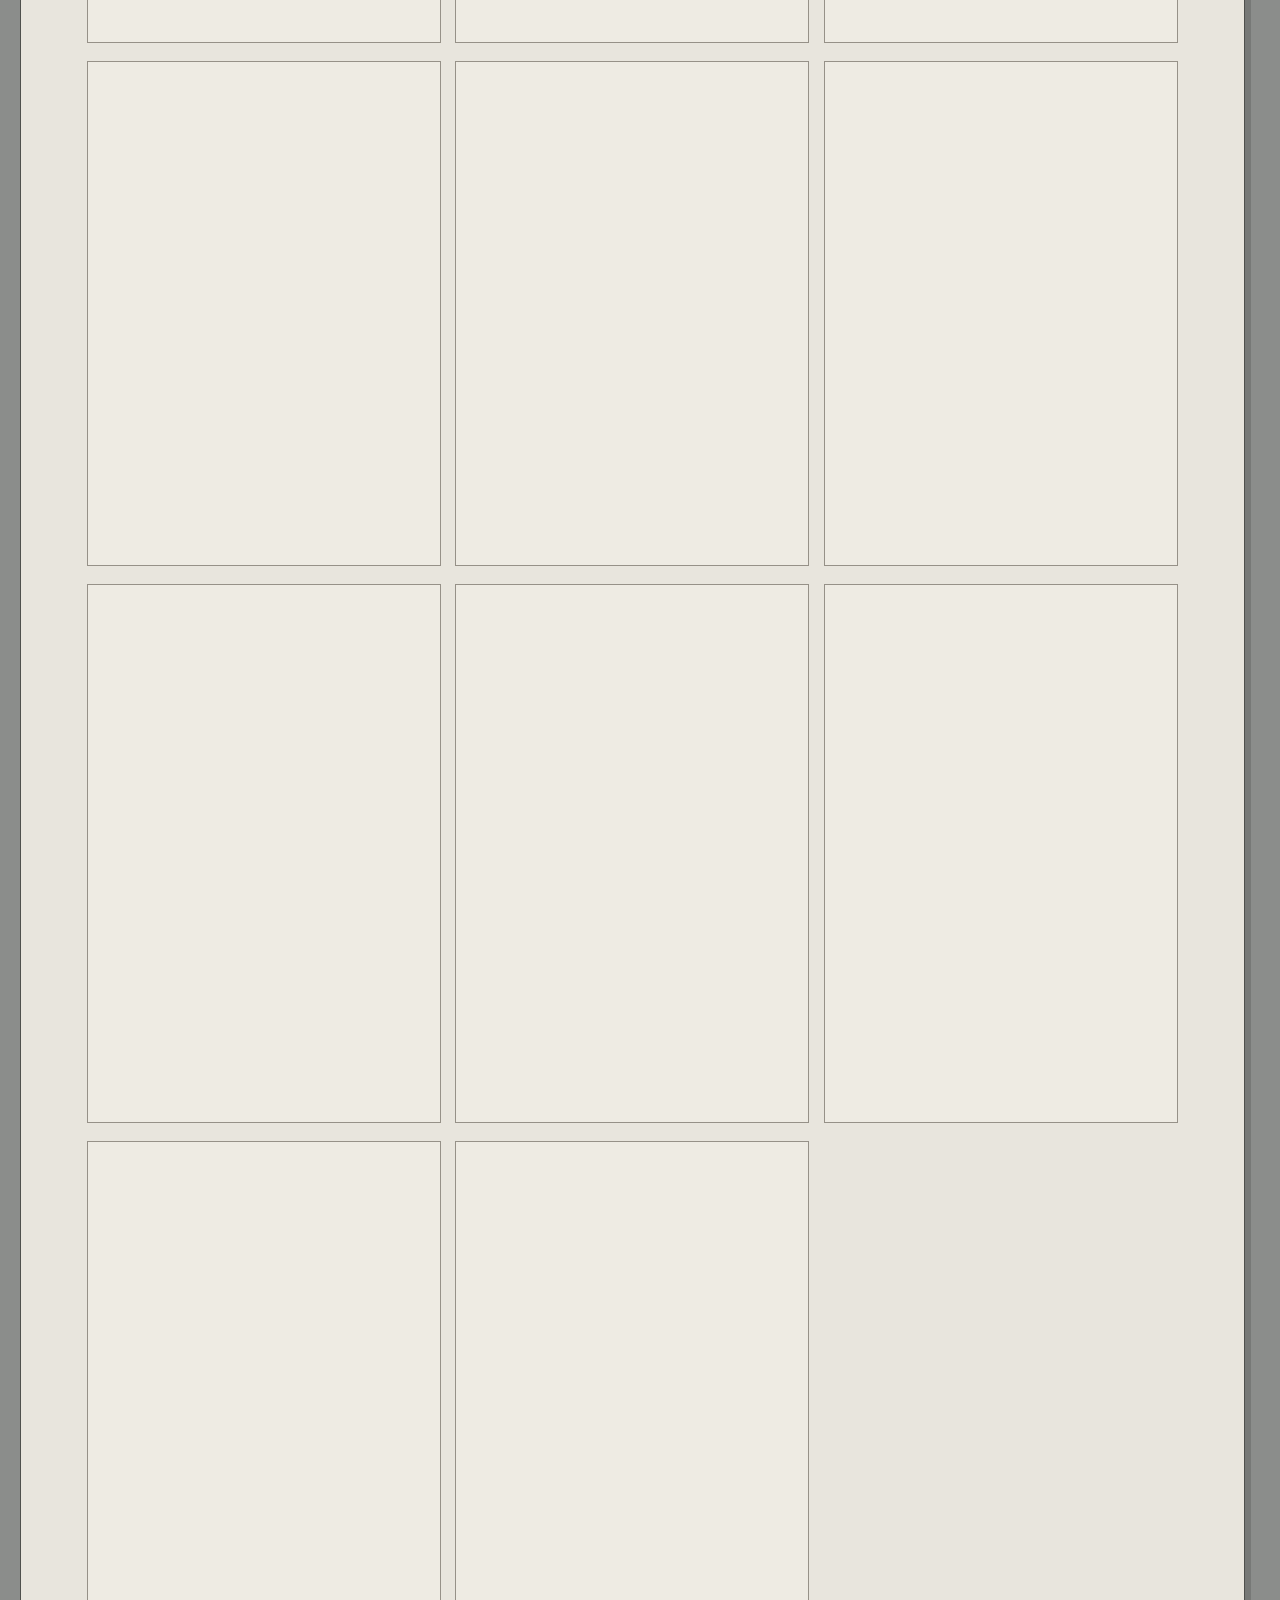
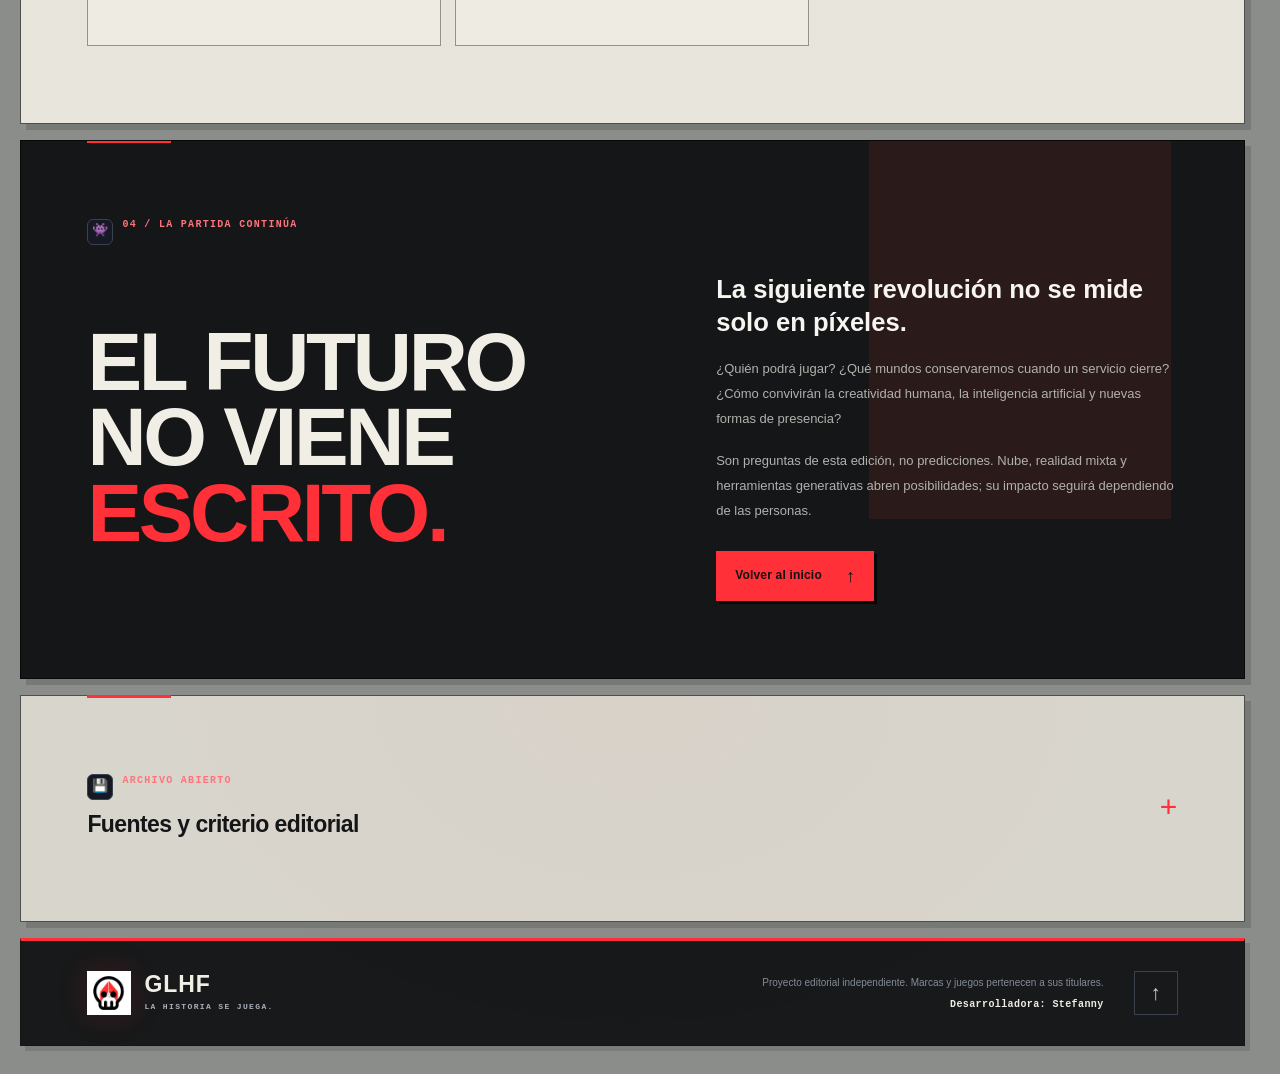
==== commit 34588834: "ui/ux" ====
--- a/index.html
+++ b/index.html
@@ -1,142 +1,1086 @@
 <!DOCTYPE html>
 <html lang="es" data-engine="static" data-theme="dark" data-active-era="era-1958">
+
 <head>
-<meta charset="utf-8" />
-<meta name="viewport" content="width=device-width, initial-scale=1" />
-<base href="./" />
-<title>GLHF — La historia se juega</title>
-<meta name="description" content="GLHF. Un museo digital sobre la historia de los videojuegos: del laboratorio a las nuevas fronteras del juego. Edición 2026." />
-<meta name="theme-color" content="#07080c" />
-<meta name="color-scheme" content="dark" />
-<meta name="glhf-mode" content="blazor" />
-<meta name="application-name" content="GLHF" />
-<meta name="apple-mobile-web-app-capable" content="yes" />
-<meta name="apple-mobile-web-app-status-bar-style" content="black-translucent" />
-<link rel="icon" type="image/png" href="assets/Logo_GgWp.png" />
-<link rel="apple-touch-icon" href="assets/Logo_GgWp.png" />
-<link rel="manifest" href="manifest.webmanifest" />
-<link rel="stylesheet" href="assets/css/site.css" />
-<script src="assets/js/site.js" defer></script>
-<script src="assets/js/bootstrap.js" defer></script>
+    <meta charset="utf-8" />
+    <meta name="viewport" content="width=device-width, initial-scale=1" />
+    <title>GLHF — La historia se juega</title>
+    <meta name="description"
+        content="GLHF. Un museo digital sobre la historia de los videojuegos: del laboratorio a las nuevas fronteras del juego. Edición 2026." />
+    <meta name="theme-color" content="#9b9d99" />
+    <meta name="color-scheme" content="dark" />
+    <meta name="glhf-mode" content="preview" />
+    <meta name="application-name" content="GLHF" />
+    <link rel="icon" type="image/png" href="wwwroot/assets/Logo_GgWp.png" />
+    <link rel="stylesheet" href="wwwroot/assets/css/site.css" />
+    <script src="wwwroot/assets/js/site.js" defer></script>
+    <script src="wwwroot/assets/js/bootstrap.js" defer></script>
 </head>
+
 <body>
-<a class="skip-link" href="#contenido">Saltar al contenido</a>
-<div class="chronology-progress" data-scroll-progress aria-hidden="true"><div class="chronology-progress-track"><span class="chronology-progress-fill" data-scroll-progress-fill></span></div><div class="chronology-progress-meta"><span data-scroll-progress-era>1958—1969 / NACIMIENTO</span><span data-scroll-progress-percent>00%</span></div></div>
-<header class="site-header" id="inicio">
- <a class="brand" href="#inicio" aria-label="GLHF, inicio"><img src="assets/Logo_GgWp.png" width="48" height="48" alt="" /><span>GLHF<span class="brand-subtitle">ARCHIVO DE VIDEOJUEGOS</span></span></a>
- <nav class="main-nav" aria-label="Navegación principal"><a href="#historia">Historia</a><a href="#revoluciones">Revoluciones</a><a href="#coleccion">Colección</a><a href="#futuro">Lo que viene <span aria-hidden="true">↗</span></a></nav>
- <div class="header-actions"><button type="button" class="install-button" data-pwa-install hidden aria-label="Instalar GLHF como aplicación">INSTALAR</button><span class="edition">DARK / EDICIÓN 2026</span></div>
-</header>
-<div class="resume-prompt" data-resume-prompt hidden role="region" aria-label="Retomar recorrido"><span class="resume-kicker">PROGRESO GUARDADO</span><span data-resume-label>Continuar donde lo dejaste</span><div><button type="button" data-resume-go>CONTINUAR</button><button type="button" data-resume-dismiss>EMPEZAR DESDE 1958</button></div></div>
-<div class="secret-toast" data-secret-toast role="status" aria-live="polite" hidden>KONAMI CODE · MODO PLAYER 2 DESBLOQUEADO</div>
-<main id="contenido" tabindex="-1">
-<section class="hero" aria-labelledby="hero-title" data-hero-position="center" data-hero-auto-state="running">
- <div class="hero-stage">
-  <div class="hero-copy">
-   <p class="eyebrow"><span class="status-dot" aria-hidden="true"></span> MUSEO DIGITAL / 1958—2026</p>
-   <h1 id="hero-title">LA HISTORIA<br />SE <span>JUEGA.</span></h1>
-   <p class="hero-description">Antes de tu primera partida, hubo una revolución. Recorre las ideas, las crisis y los mundos que cambiaron nuestra forma de jugar.</p>
-   <div class="hero-actions"><a class="button primary" href="#historia">Entrar a la historia <span aria-hidden="true">↗</span></a><a class="text-link" href="#coleccion">Explorar la colección <span aria-hidden="true">↓</span></a></div>
-   <div class="hero-index"><span>07 ERAS</span><span>14 FICHAS</span><span>UN MISMO ESPÍRITU</span></div>
-  </div>
-  <figure class="hero-exhibit"><div class="exhibit-bar"><span>ARCHIVO / IDENTIDAD</span><span aria-hidden="true">■ ■ ■</span></div><div class="logo-mat"><img src="assets/Logo_GgWp.png" alt="Logo de GLHF: calavera negra con figura roja" width="800" height="800" fetchpriority="high" /></div><figcaption><span>GLHF<span class="muted">LA PARTIDA CONTINÚA</span></span><span class="exhibit-code">N.º 001<br />EST. 2026</span></figcaption></figure>
-  <div class="hero-axis" aria-hidden="true"><span class="axis-x"></span><span class="axis-y"></span><i></i></div>
- </div>
- <div class="hero-toolbar" aria-label="Control de posición del Hero">
-  <div id="hero-controls"><div class="hero-position-controls" role="group" aria-label="Posición del bloque principal"><span class="hero-control-label">MOVER HERO</span><button type="button" class="hero-position-button" data-hero-position-button="top-left" aria-label="Mover arriba a la izquierda" aria-pressed="false" title="Mover arriba a la izquierda"><span aria-hidden="true">↖</span></button><button type="button" class="hero-position-button" data-hero-position-button="top-right" aria-label="Mover arriba a la derecha" aria-pressed="false" title="Mover arriba a la derecha"><span aria-hidden="true">↗</span></button><button type="button" class="hero-position-button" data-hero-position-button="center" aria-label="Mover al centro" aria-pressed="true" title="Mover al centro"><span aria-hidden="true">●</span></button><button type="button" class="hero-position-button" data-hero-position-button="bottom-left" aria-label="Mover abajo a la izquierda" aria-pressed="false" title="Mover abajo a la izquierda"><span aria-hidden="true">↙</span></button><button type="button" class="hero-position-button" data-hero-position-button="bottom-right" aria-label="Mover abajo a la derecha" aria-pressed="false" title="Mover abajo a la derecha"><span aria-hidden="true">↘</span></button><span class="hero-auto-state" aria-hidden="true">AUTO</span><span class="sr-only" role="status" aria-live="polite">Hero centrado.</span></div></div>
-  <p class="hero-motion-note"><span data-hero-position-label>CENTRO</span><span aria-hidden="true"> / </span><span data-hero-auto-label>AUTO 5.5S</span></p>
- </div>
- <div class="hero-bottom"><span>DEL OSCILOSCOPIO A LOS MUNDOS VIRTUALES</span><a href="#historia" aria-label="Bajar a la historia">SCROLL PARA EXPLORAR <span aria-hidden="true">↓</span></a></div>
-</section>
-<section class="history-section section-wrap" id="historia" aria-labelledby="history-title">
- <div class="section-heading"><div><p class="eyebrow"><span class="section-icon" aria-hidden="true">🕹️</span>01 / EL RECORRIDO</p><h2 id="history-title">Cada era cambió<br />las reglas.</h2></div><p>No es solo una historia de máquinas.<br />Es la historia de lo que hicimos con ellas.</p></div>
- <div class="time-machine" data-time-machine aria-labelledby="time-machine-title"><div class="time-machine-head"><div><span class="eyebrow" id="time-machine-title">MÁQUINA DEL TIEMPO</span><strong data-time-machine-period>1958—1969</strong></div><span data-time-machine-name>NACIMIENTO</span></div><input type="range" min="0" max="6" step="1" value="0" data-time-machine-slider aria-label="Cambiar de era: de 1958 a 2026" /><div class="time-machine-scale" aria-hidden="true"><span>1958</span><span>1970</span><span>1980</span><span>1990</span><span>2000</span><span>2010</span><span>2020+</span></div><p>Arrastra para cambiar en tiempo real la identidad visual. Al soltar, GLHF viaja a esa era.</p></div>
- <div class="timeline-console" aria-label="Línea de tiempo interactiva"><div class="timeline-now" aria-live="polite"><span class="timeline-now-label">ERA ACTIVA</span><strong data-timeline-now-period>1958—1969</strong><span data-timeline-now-title>Nacimiento</span></div><nav class="timeline-rail" data-timeline-rail aria-label="Navegar por décadas"><a class="timeline-rail-link" href="#era-1958" data-era-rail="era-1958" aria-label="1958—1969: nacimiento"><span>1958</span><small>nacimiento</small></a>
-<a class="timeline-rail-link" href="#era-1970" data-era-rail="era-1970" aria-label="1970—1979: arcade y hogar"><span>1970</span><small>arcade y hogar</small></a>
-<a class="timeline-rail-link" href="#era-1980" data-era-rail="era-1980" aria-label="1980—1989: crisis y renacimiento"><span>1980</span><small>crisis y renacimiento</small></a>
-<a class="timeline-rail-link" href="#era-1990" data-era-rail="era-1990" aria-label="1990—1999: 16 bits, 3d y redes"><span>1990</span><small>16 bits, 3d y redes</small></a>
-<a class="timeline-rail-link" href="#era-2000" data-era-rail="era-2000" aria-label="2000—2009: mundos conectados"><span>2000</span><small>mundos conectados</small></a>
-<a class="timeline-rail-link" href="#era-2010" data-era-rail="era-2010" aria-label="2010—2019: comunidades y creadores"><span>2010</span><small>comunidades y creadores</small></a>
-<a class="timeline-rail-link" href="#era-2020" data-era-rail="era-2020" aria-label="2020—2026: nuevas fronteras"><span>2020</span><small>nuevas fronteras</small></a>
-</nav><p class="timeline-hint">ARRASTRA / SCROLL · FLECHAS ← → · ENTER</p></div>
- <div class="history-layout"><aside class="timeline-sidebar" aria-label="Guía del recorrido"><div id="era-controls"><nav class="era-navigation" aria-label="Elegir una era"><p class="eyebrow">ELIGE TU PUNTO DE PARTIDA</p><ol><li><a class="era-link" href="#era-1958" data-era-link="era-1958"><span class="nav-dot" aria-hidden="true"></span><span>1958</span><span class="nav-era-name">nacimiento</span></a></li><li><a class="era-link" href="#era-1970" data-era-link="era-1970"><span class="nav-dot" aria-hidden="true"></span><span>1970</span><span class="nav-era-name">arcade y hogar</span></a></li><li><a class="era-link" href="#era-1980" data-era-link="era-1980"><span class="nav-dot" aria-hidden="true"></span><span>1980</span><span class="nav-era-name">crisis y renacimiento</span></a></li><li><a class="era-link" href="#era-1990" data-era-link="era-1990"><span class="nav-dot" aria-hidden="true"></span><span>1990</span><span class="nav-era-name">16 bits, 3d y redes</span></a></li><li><a class="era-link" href="#era-2000" data-era-link="era-2000"><span class="nav-dot" aria-hidden="true"></span><span>2000</span><span class="nav-era-name">mundos conectados</span></a></li><li><a class="era-link" href="#era-2010" data-era-link="era-2010"><span class="nav-dot" aria-hidden="true"></span><span>2010</span><span class="nav-era-name">comunidades y creadores</span></a></li><li><a class="era-link" href="#era-2020" data-era-link="era-2020"><span class="nav-dot" aria-hidden="true"></span><span>2020</span><span class="nav-era-name">nuevas fronteras</span></a></li></ol><p class="navigation-note">Explora con Tab y Enter.</p></nav></div><a class="source-shortcut" href="#fuentes">Consultar fuentes <span aria-hidden="true">↗</span></a></aside><div class="era-list"><article class="era" id="era-1958" aria-labelledby="era-1958-title" data-era="era-1958">
-<div class="era-stamp"><span class="eyebrow">01 / NACIMIENTO</span><span class="era-period">1958—1969</span></div>
-<div class="era-body"><h3 id="era-1958-title" tabindex="-1">Antes de que existiera la industria.</h3><p class="era-description">Un osciloscopio. Una computadora de laboratorio. La idea de convertir una pantalla en un lugar para jugar precedió a las consolas y a los salones arcade.</p><div class="tags"><span>Laboratorios</span><span>Osciloscopio</span><span>PDP-1</span></div><ol class="milestones"><li class="milestone"><span class="milestone-year">1958</span><div><h4>Tennis for Two</h4><p>William Higinbotham presenta en Brookhaven un juego de tenis para dos personas, mostrado en un osciloscopio.</p><div class="refs"><a href="#source-bnl">Brookhaven National Laboratory</a></div></div></li><li class="milestone"><span class="milestone-year">1962</span><div><h4>Spacewar!</h4><p>Un equipo vinculado al MIT desarrolla un combate espacial para la computadora PDP-1. El juego circula por entornos universitarios.</p><div class="refs"><a href="#source-chm">Computer History Museum</a></div></div></li></ol></div></article><article class="era" id="era-1970" aria-labelledby="era-1970-title" data-era="era-1970">
-<div class="era-stamp"><span class="eyebrow">02 / ARCADE Y HOGAR</span><span class="era-period">1970—1979</span></div>
-<div class="era-body"><h3 id="era-1970-title" tabindex="-1">La pantalla sale a la calle.</h3><p class="era-description">Jugar deja de ser una curiosidad de laboratorio. Las recreativas convierten una moneda en una partida; las primeras consolas llevan esa experiencia al televisor.</p><div class="tags"><span>Recreativas</span><span>Cartuchos</span><span>Atari</span></div><ol class="milestones"><li class="milestone"><span class="milestone-year">1972</span><div><h4>Odyssey y Pong</h4><p>Magnavox Odyssey abre la etapa de las consolas domésticas. Ese mismo año, Atari lanza Pong en los arcades.</p><div class="refs"><a href="#source-odyssey">Smithsonian Institution</a><a href="#source-pong">Computer History Museum</a></div></div></li><li class="milestone"><span class="milestone-year">1977</span><div><h4>Atari VCS</h4><p>La consola que después se conocería como Atari 2600 hace de los cartuchos intercambiables parte del juego en casa.</p><div class="refs"><a href="#source-chm">Computer History Museum</a></div></div></li><li class="milestone"><span class="milestone-year">1978</span><div><h4>Space Invaders</h4><p>El arcade de Taito convierte la defensa frente a oleadas de invasores en un fenómeno de la cultura del videojuego.</p><div class="refs"><a href="#source-invaders">Taito / Google Arts &amp; Culture</a></div></div></li></ol></div></article><article class="era" id="era-1980" aria-labelledby="era-1980-title" data-era="era-1980">
-<div class="era-stamp"><span class="eyebrow">03 / CRISIS Y RENACIMIENTO</span><span class="era-period">1980—1989</span></div>
-<div class="era-body"><h3 id="era-1980-title" tabindex="-1">Caer. Reiniciar. Volver a jugar.</h3><p class="era-description">Los personajes ganan identidad. El desplome del mercado estadounidense de consolas en 1983 no es el fin mundial del videojuego: abre una etapa de reorganización.</p><div class="tags"><span>Nintendo</span><span>8 bits</span><span>Portátiles</span></div><ol class="milestones"><li class="milestone"><span class="milestone-year">1983</span><div><h4>El crash y Famicom</h4><p>Mientras se contrae el mercado estadounidense, Nintendo introduce Famicom en Japón. No todas las regiones viven la misma historia.</p><div class="refs"><a href="#source-crash">The Strong</a><a href="#source-strong">The Strong National Museum of Play</a></div></div></li><li class="milestone"><span class="milestone-year">1984</span><div><h4>Tetris</h4><p>Alexey Pajitnov crea un rompecabezas basado en piezas geométricas que encontraría una nueva vida en las consolas portátiles.</p><div class="refs"><a href="#source-strong">The Strong National Museum of Play</a></div></div></li><li class="milestone"><span class="milestone-year">1985</span><div><h4>NES y Super Mario Bros.</h4><p>El desembarco de NES en Estados Unidos y las aventuras de Mario marcan el nuevo capítulo de Nintendo.</p><div class="refs"><a href="#source-strong">The Strong National Museum of Play</a><a href="#source-mario">Nintendo</a></div></div></li><li class="milestone"><span class="milestone-year">1989</span><div><h4>Game Boy</h4><p>Nintendo lleva el juego de cartuchos al bolsillo con una consola que apuesta por la portabilidad.</p><div class="refs"><a href="#source-strong">The Strong National Museum of Play</a></div></div></li></ol></div></article><article class="era" id="era-1990" aria-labelledby="era-1990-title" data-era="era-1990">
-<div class="era-stamp"><span class="eyebrow">04 / 16 BITS, 3D Y REDES</span><span class="era-period">1990—1999</span></div>
-<div class="era-body"><h3 id="era-1990-title" tabindex="-1">El mundo adquiere profundidad.</h3><p class="era-description">La rivalidad SEGA–Nintendo da paso a un tablero con nuevos protagonistas. Los mundos tridimensionales y el juego conectado amplían el lenguaje del medio.</p><div class="tags"><span>SEGA vs. Nintendo</span><span>CD-ROM</span><span>3D</span></div><ol class="milestones"><li class="milestone"><span class="milestone-year">1991</span><div><h4>Sonic the Hedgehog</h4><p>Sonic da a SEGA un personaje con el que competir frente a Mario. La rivalidad entre ambas marcas define parte de la era de 16 bits.</p><div class="refs"><a href="#source-sonic">The Strong</a></div></div></li><li class="milestone"><span class="milestone-year">1993</span><div><h4>Doom</h4><p>El juego de id Software ayuda a popularizar la acción en primera persona y una comunidad que modifica sus niveles.</p><div class="refs"><a href="#source-chm">Computer History Museum</a></div></div></li><li class="milestone"><span class="milestone-year">1994</span><div><h4>PlayStation</h4><p>Sony lanza PlayStation en Japón el 3 de diciembre. Los CD y los gráficos 3D son parte de su propuesta.</p><div class="refs"><a href="#source-ps1">PlayStation</a></div></div></li><li class="milestone"><span class="milestone-year">1997</span><div><h4>Gran Turismo</h4><p>La serie de conducción de PlayStation inicia su historia con una apuesta por la simulación y un amplio garaje.</p><div class="refs"><a href="#source-sie">Sony Interactive Entertainment</a></div></div></li></ol></div></article><article class="era" id="era-2000" aria-labelledby="era-2000-title" data-era="era-2000">
-<div class="era-stamp"><span class="eyebrow">05 / MUNDOS CONECTADOS</span><span class="era-period">2000—2009</span></div>
-<div class="era-body"><h3 id="era-2000-title" tabindex="-1">Ya no juegas solo.</h3><p class="era-description">Las consolas comparten espacio con mundos persistentes de PC. Las comunidades online, los mundos abiertos y las tiendas móviles replantean cómo se distribuye y se vive un juego.</p><div class="tags"><span>MMORPG</span><span>Online</span><span>Móvil</span></div><ol class="milestones"><li class="milestone"><span class="milestone-year">2000</span><div><h4>PlayStation 2</h4><p>Sony introduce una consola con lector de DVD que conecta videojuegos y entretenimiento doméstico.</p><div class="refs"><a href="#source-sie">Sony Interactive Entertainment</a></div></div></li><li class="milestone"><span class="milestone-year">2001—2002</span><div><h4>Xbox y Xbox Live</h4><p>Xbox llega a Norteamérica en 2001; Xbox Live se estrena en 2002 con juego por banda ancha y comunicación de voz.</p><div class="refs"><a href="#source-xbox">Microsoft</a><a href="#source-live">Microsoft</a></div></div></li><li class="milestone"><span class="milestone-year">2001</span><div><h4>Grand Theft Auto III</h4><p>Rockstar lleva al jugador a una Liberty City abierta a la exploración. El juego de octubre de 2001 se convierte en un referente del mundo abierto.</p><div class="refs"><a href="#source-gta3">Rockstar Games</a></div></div></li><li class="milestone"><span class="milestone-year">2004</span><div><h4>World of Warcraft</h4><p>Blizzard convierte Azeroth en un mundo compartido: el MMORPG tendría su celebración del vigésimo aniversario en 2024.</p><div class="refs"><a href="#source-wow">Blizzard Entertainment</a></div></div></li><li class="milestone"><span class="milestone-year">2008</span><div><h4>App Store</h4><p>La tienda de aplicaciones de Apple abre otro canal de distribución para juegos en dispositivos móviles.</p><div class="refs"><a href="#source-apple">Apple</a></div></div></li></ol></div></article><article class="era" id="era-2010" aria-labelledby="era-2010-title" data-era="era-2010">
-<div class="era-stamp"><span class="eyebrow">06 / COMUNIDADES Y CREADORES</span><span class="era-period">2010—2019</span></div>
-<div class="era-body"><h3 id="era-2010-title" tabindex="-1">Jugar también es mirar.</h3><p class="era-description">Los juegos independientes, las retransmisiones y los deportes electrónicos amplían las maneras de participar. La audiencia deja de estar solamente detrás del mando.</p><div class="tags"><span>Indies</span><span>Streaming</span><span>Battle royale</span></div><ol class="milestones"><li class="milestone"><span class="milestone-year">2011</span><div><h4>TwitchTV</h4><p>La plataforma nace centrada en retransmitir videojuegos y competiciones en directo. El espectador se vuelve parte de la comunidad.</p><div class="refs"><a href="#source-twitch">Justin.tv / TwitchTV</a></div></div></li><li class="milestone"><span class="milestone-year">2017</span><div><h4>Fortnite Battle Royale</h4><p>Epic anuncia su modo gratuito para el 26 de septiembre, con partidas de hasta 100 jugadores.</p><div class="refs"><a href="#source-fortnite">Epic Games</a></div></div></li></ol></div></article><article class="era" id="era-2020" aria-labelledby="era-2020-title" data-era="era-2020">
-<div class="era-stamp"><span class="eyebrow">07 / NUEVAS FRONTERAS</span><span class="era-period">2020—2026</span></div>
-<div class="era-body"><h3 id="era-2020-title" tabindex="-1">El siguiente nivel sigue abierto.</h3><p class="era-description">Consolas, nube, realidad virtual y juegos como servicio conviven. Esta sala distingue los lanzamientos documentados de las preguntas sobre el futuro; no da por cumplidas las promesas tecnológicas.</p><div class="tags"><span>Nube</span><span>VR / AR</span><span>IA generativa</span></div><ol class="milestones"><li class="milestone"><span class="milestone-year">2020</span><div><h4>PS5, Xbox Series y nuevos mundos</h4><p>PS5 y Xbox Series X|S llegan en noviembre. Xbox amplía el juego en la nube y Genshin Impact se estrena en PS4 en septiembre.</p><div class="refs"><a href="#source-ps5">PlayStation</a><a href="#source-series">Xbox Wire</a><a href="#source-cloud">Xbox Wire</a><a href="#source-genshin">HoYoverse / PlayStation Blog</a></div></div></li><li class="milestone"><span class="milestone-year">2023</span><div><h4>PlayStation VR2</h4><p>El visor de Sony incorpora una nueva propuesta de interacción y presencia para la generación PS5.</p><div class="refs"><a href="#source-ps5">PlayStation</a></div></div></li><li class="milestone"><span class="milestone-year">2025</span><div><h4>Nintendo Switch 2</h4><p>Nintendo fija el 5 de junio como fecha de lanzamiento de Switch 2, con Mario Kart World como título de estreno.</p><div class="refs"><a href="#source-switch2">Nintendo</a></div></div></li><li class="milestone"><span class="milestone-year">2025</span><div><h4>Muse: investigación en IA</h4><p>Microsoft Research presenta un modelo generativo para explorar ideas de juego. Es investigación, no una prueba de que la creación de juegos esté resuelta.</p><div class="refs"><a href="#source-muse">Microsoft Research</a></div></div></li></ol></div></article></div></div>
- <p class="editorial-note"><strong>Nota de curaduría.</strong> Este recorrido comienza en 1958 por su valor narrativo. No afirma que exista un único «primer videojuego»: Brookhaven documenta antecedentes anteriores y la importancia de definir qué se considera videojuego. <a href="#source-bnl">Ver fuente.</a></p>
-</section>
-<section class="revolutions-section section-wrap" id="revoluciones" aria-labelledby="revolutions-title"><div class="section-heading"><div><p class="eyebrow"><span class="section-icon" aria-hidden="true">⚡</span>02 / CAMBIOS DE PARADIGMA</p><h2 id="revolutions-title">No fue solo<br />un salto gráfico.</h2></div><p>Seis formas de entender<br />cómo cambió el juego.</p></div><div class="revolution-grid"><article class="revolution"><span class="revolution-number" aria-hidden="true">01</span><span class="eyebrow">ESPACIO</span><h3>De 2D a 3D</h3><p>La profundidad no solo cambia la imagen: obliga a repensar las cámaras, la orientación y la manera de recorrer un mundo.</p><div class="refs"><a href="#source-ps1">PlayStation</a></div></article><article class="revolution"><span class="revolution-number" aria-hidden="true">02</span><span class="eyebrow">CONEXIÓN</span><h3>La partida en red</h3><p>Servicios como Xbox Live integran partidas y voz. Un encuentro deja de depender de compartir la misma habitación.</p><div class="refs"><a href="#source-live">Microsoft</a></div></article><article class="revolution"><span class="revolution-number" aria-hidden="true">03</span><span class="eyebrow">ACCESO</span><h3>El juego en el bolsillo</h3><p>Las tiendas móviles acercan la distribución digital al teléfono. El dispositivo cotidiano también se convierte en plataforma de juego.</p><div class="refs"><a href="#source-apple">Apple</a></div></article><article class="revolution"><span class="revolution-number" aria-hidden="true">04</span><span class="eyebrow">COMUNIDAD</span><h3>Jugar para una audiencia</h3><p>Con TwitchTV, emitir partidas y seguir competiciones se encuentran en una plataforma diseñada alrededor del videojuego.</p><div class="refs"><a href="#source-twitch">Justin.tv / TwitchTV</a></div></article><article class="revolution"><span class="revolution-number" aria-hidden="true">05</span><span class="eyebrow">MONETIZACIÓN</span><h3>Gratis no es un modelo único</h3><p>Free-to-play, cosméticos, microtransacciones y gacha forman parte de este eje temático. Fortnite ilustra una entrada gratuita con monetización prevista en elementos no competitivos.</p><div class="refs"><a href="#source-fortnite">Epic Games</a></div></article><article class="revolution"><span class="revolution-number" aria-hidden="true">06</span><span class="eyebrow">EXPERIMENTACIÓN</span><h3>Nuevas formas de crear</h3><p>La IA generativa abre preguntas sobre herramientas y autoría. Muse es un ejemplo de investigación para explorar posibilidades, no una conclusión sobre el futuro.</p><div class="refs"><a href="#source-muse">Microsoft Research</a></div></article></div></section>
-<section class="collection-section section-wrap" id="coleccion" aria-labelledby="collection-title"><div class="section-heading"><div><p class="eyebrow"><span class="section-icon" aria-hidden="true">🎮</span>03 / LA COLECCIÓN</p><h2 id="collection-title">Hay juegos que<br />se quedan contigo.</h2></div><p>Una selección para abrir el archivo.<br />No un ranking definitivo.</p></div><div class="gallery-note"><span class="label">FICHAS DOCUMENTALES</span><p>Archivo visual real: capturas históricas, hardware, arcades, estudios y eventos procedentes de Wikimedia Commons. No se usan imágenes generadas por IA; cada ficha enlaza su crédito y licencia.</p></div><div class="game-grid"><article class="game-card" data-game-era="era-1958" data-tilt-card>
-<figure class="game-media"><div class="game-media-frame"><img src="https://commons.wikimedia.org/wiki/Special:Redirect/file/Tennis%20For%20Two%20on%20a%20DuMont%20Lab%20Oscilloscope%20Type%20304-A.jpg?width=1200" alt="Tennis for Two ejecutándose en un osciloscopio DuMont, recreación histórica del sistema de 1958." loading="lazy" decoding="async" fetchpriority="low" referrerpolicy="no-referrer" /></div><figcaption><span>Pantalla histórica</span><a href="https://commons.wikimedia.org/wiki/File:Tennis%20For%20Two%20on%20a%20DuMont%20Lab%20Oscilloscope%20Type%20304-A.jpg" target="_blank" rel="noopener noreferrer" aria-label="Ver crédito y licencia de la imagen de Tennis for Two en Wikimedia Commons">Crédito/licencia ↗</a></figcaption></figure>
-<div class="game-card-body"><div class="game-top"><span>FICHA 001</span><span>1958</span></div><h3>Tennis for Two</h3><p class="game-platform">Computadora analógica</p><p>La pista no estaba en un televisor: se dibujaba en un osciloscopio.</p><p class="media-credit">Brookhaven National Laboratory / Wikimedia Commons</p><div class="refs"><a href="#source-bnl">Brookhaven National Laboratory</a></div></div>
-</article>
-<article class="game-card" data-game-era="era-1958" data-tilt-card>
-<figure class="game-media"><div class="game-media-frame"><img src="https://commons.wikimedia.org/wiki/Special:Redirect/file/Spacewar%20screenshot.jpg?width=1200" alt="Spacewar! ejecutándose en una computadora PDP-1." loading="lazy" decoding="async" fetchpriority="low" referrerpolicy="no-referrer" /></div><figcaption><span>Captura histórica</span><a href="https://commons.wikimedia.org/wiki/File:Spacewar%20screenshot.jpg" target="_blank" rel="noopener noreferrer" aria-label="Ver crédito y licencia de la imagen de Spacewar! en Wikimedia Commons">Crédito/licencia ↗</a></figcaption></figure>
-<div class="game-card-body"><div class="game-top"><span>FICHA 002</span><span>1962</span></div><h3>Spacewar!</h3><p class="game-platform">DEC PDP-1</p><p>Dos naves se enfrentan alrededor de una estrella en uno de los primeros juegos digitales influyentes.</p><p class="media-credit">Kenneth Lu / Wikimedia Commons</p><div class="refs"><a href="#source-chm">Computer History Museum</a></div></div>
-</article>
-<article class="game-card" data-game-era="era-1970" data-tilt-card>
-<figure class="game-media"><div class="game-media-frame"><img src="https://commons.wikimedia.org/wiki/Special:Redirect/file/PONG%20arcade.jpg?width=1200" alt="Gabinete arcade de Pong fotografiado en una sala recreativa." loading="lazy" decoding="async" fetchpriority="low" referrerpolicy="no-referrer" /></div><figcaption><span>Arcade real</span><a href="https://commons.wikimedia.org/wiki/File:PONG%20arcade.jpg" target="_blank" rel="noopener noreferrer" aria-label="Ver crédito y licencia de la imagen de Pong en Wikimedia Commons">Crédito/licencia ↗</a></figcaption></figure>
-<div class="game-card-body"><div class="game-top"><span>FICHA 003</span><span>1972</span></div><h3>Pong</h3><p class="game-platform">Arcade</p><p>Una idea sencilla de tenis de mesa ayuda a abrir el mercado de las recreativas.</p><p class="media-credit">Luis Alfredo Romero / Wikimedia Commons</p><div class="refs"><a href="#source-pong">Computer History Museum</a></div></div>
-</article>
-<article class="game-card" data-game-era="era-1970" data-tilt-card>
-<figure class="game-media"><div class="game-media-frame"><img src="https://commons.wikimedia.org/wiki/Special:Redirect/file/Space%20Invader%20Cabinet.jpg?width=1200" alt="Gabinete arcade de Space Invaders, ejemplo físico de la cultura recreativa de finales de los setenta." loading="lazy" decoding="async" fetchpriority="low" referrerpolicy="no-referrer" /></div><figcaption><span>Arcade real</span><a href="https://commons.wikimedia.org/wiki/File:Space%20Invader%20Cabinet.jpg" target="_blank" rel="noopener noreferrer" aria-label="Ver crédito y licencia de la imagen de Space Invaders en Wikimedia Commons">Crédito/licencia ↗</a></figcaption></figure>
-<div class="game-card-body"><div class="game-top"><span>FICHA 004</span><span>1978</span></div><h3>Space Invaders</h3><p class="game-platform">Arcade</p><p>Defender la pantalla de oleadas enemigas se convierte en un emblema del arcade.</p><p class="media-credit">Scalleja / Wikimedia Commons</p><div class="refs"><a href="#source-invaders">Taito / Google Arts &amp; Culture</a></div></div>
-</article>
-<article class="game-card" data-game-era="era-1980" data-tilt-card>
-<figure class="game-media"><div class="game-media-frame"><img src="https://commons.wikimedia.org/wiki/Special:Redirect/file/Game-Boy-Original.jpg?width=1200" alt="Nintendo Game Boy original de 1989, plataforma estrechamente asociada con la expansión global de Tetris." loading="lazy" decoding="async" fetchpriority="low" referrerpolicy="no-referrer" /></div><figcaption><span>Hardware real</span><a href="https://commons.wikimedia.org/wiki/File:Game-Boy-Original.jpg" target="_blank" rel="noopener noreferrer" aria-label="Ver crédito y licencia de la imagen de Tetris en Wikimedia Commons">Crédito/licencia ↗</a></figcaption></figure>
-<div class="game-card-body"><div class="game-top"><span>FICHA 005</span><span>1984</span></div><h3>Tetris</h3><p class="game-platform">Computadora / versiones posteriores</p><p>Piezas geométricas y reglas sencillas sostienen un diseño reconocible entre generaciones.</p><p class="media-credit">Evan-Amos / Wikimedia Commons</p><div class="refs"><a href="#source-strong">The Strong National Museum of Play</a></div></div>
-</article>
-<article class="game-card" data-game-era="era-1980" data-tilt-card>
-<figure class="game-media"><div class="game-media-frame"><img src="https://commons.wikimedia.org/wiki/Special:Redirect/file/Nintendo-Entertainment-System-NES-Console-FL.jpg?width=1200" alt="Nintendo Entertainment System, la plataforma doméstica vinculada al lanzamiento occidental de Super Mario Bros." loading="lazy" decoding="async" fetchpriority="low" referrerpolicy="no-referrer" /></div><figcaption><span>Hardware real</span><a href="https://commons.wikimedia.org/wiki/File:Nintendo-Entertainment-System-NES-Console-FL.jpg" target="_blank" rel="noopener noreferrer" aria-label="Ver crédito y licencia de la imagen de Super Mario Bros. en Wikimedia Commons">Crédito/licencia ↗</a></figcaption></figure>
-<div class="game-card-body"><div class="game-top"><span>FICHA 006</span><span>1985</span></div><h3>Super Mario Bros.</h3><p class="game-platform">Famicom / NES</p><p>El Reino Champiñón convierte un desplazamiento lateral en una aventura reconocible por millones.</p><p class="media-credit">Evan-Amos / Wikimedia Commons</p><div class="refs"><a href="#source-mario">Nintendo</a></div></div>
-</article>
-<article class="game-card" data-game-era="era-1990" data-tilt-card>
-<figure class="game-media"><div class="game-media-frame"><img src="https://commons.wikimedia.org/wiki/Special:Redirect/file/American%20McGee%20at%20id%20Software,%206%20October%201995%20(by%20Ian%20Mapleson,%20administrator%20of%20the%20Doom%20Help%20Service).jpg?width=1200" alt="American McGee en id Software en 1995, archivo fotográfico del estudio durante la era de Doom." loading="lazy" decoding="async" fetchpriority="low" referrerpolicy="no-referrer" /></div><figcaption><span>Archivo de estudio</span><a href="https://commons.wikimedia.org/wiki/File:American%20McGee%20at%20id%20Software,%206%20October%201995%20(by%20Ian%20Mapleson,%20administrator%20of%20the%20Doom%20Help%20Service).jpg" target="_blank" rel="noopener noreferrer" aria-label="Ver crédito y licencia de la imagen de Doom en Wikimedia Commons">Crédito/licencia ↗</a></figcaption></figure>
-<div class="game-card-body"><div class="game-top"><span>FICHA 007</span><span>1993</span></div><h3>Doom</h3><p class="game-platform">PC</p><p>Su comunidad no solo juega: también transforma niveles y apariencias.</p><p class="media-credit">Ian Mapleson / Wikimedia Commons</p><div class="refs"><a href="#source-chm">Computer History Museum</a></div></div>
-</article>
-<article class="game-card" data-game-era="era-1990" data-tilt-card>
-<figure class="game-media"><div class="game-media-frame"><img src="https://commons.wikimedia.org/wiki/Special:Redirect/file/PlayStation-SCPH-1000-with-Controller.jpg?width=1200" alt="PlayStation SCPH-1000 con control y tarjeta de memoria, hardware de la generación de Gran Turismo." loading="lazy" decoding="async" fetchpriority="low" referrerpolicy="no-referrer" /></div><figcaption><span>Hardware real</span><a href="https://commons.wikimedia.org/wiki/File:PlayStation-SCPH-1000-with-Controller.jpg" target="_blank" rel="noopener noreferrer" aria-label="Ver crédito y licencia de la imagen de Gran Turismo en Wikimedia Commons">Crédito/licencia ↗</a></figcaption></figure>
-<div class="game-card-body"><div class="game-top"><span>FICHA 008</span><span>1997</span></div><h3>Gran Turismo</h3><p class="game-platform">PlayStation</p><p>La conducción y la simulación se vuelven parte de la identidad de PlayStation.</p><p class="media-credit">Evan-Amos / Wikimedia Commons</p><div class="refs"><a href="#source-sie">Sony Interactive Entertainment</a></div></div>
-</article>
-<article class="game-card" data-game-era="era-2000" data-tilt-card>
-<figure class="game-media"><div class="game-media-frame"><img src="https://commons.wikimedia.org/wiki/Special:Redirect/file/Xbox-console.jpg?width=1200" alt="Xbox original con control S, plataforma de lanzamiento de Halo: Combat Evolved." loading="lazy" decoding="async" fetchpriority="low" referrerpolicy="no-referrer" /></div><figcaption><span>Hardware real</span><a href="https://commons.wikimedia.org/wiki/File:Xbox-console.jpg" target="_blank" rel="noopener noreferrer" aria-label="Ver crédito y licencia de la imagen de Halo: Combat Evolved en Wikimedia Commons">Crédito/licencia ↗</a></figcaption></figure>
-<div class="game-card-body"><div class="game-top"><span>FICHA 009</span><span>2001</span></div><h3>Halo: Combat Evolved</h3><p class="game-platform">Xbox</p><p>Forma parte del catálogo que acompaña la llegada de la primera Xbox.</p><p class="media-credit">Evan-Amos / Wikimedia Commons</p><div class="refs"><a href="#source-xbox">Microsoft</a></div></div>
-</article>
-<article class="game-card" data-game-era="era-2000" data-tilt-card>
-<figure class="game-media"><div class="game-media-frame"><img src="https://commons.wikimedia.org/wiki/Special:Redirect/file/Blizzard&#x27;s%20Rob%20Pardo%20and%20Tom%20Chilton%20of%20World%20of%20Warcraft%20(520725354).jpg?width=1200" alt="Rob Pardo y Tom Chilton, desarrolladores vinculados a World of Warcraft, fotografiados en 2007." loading="lazy" decoding="async" fetchpriority="low" referrerpolicy="no-referrer" /></div><figcaption><span>Archivo de desarrollo</span><a href="https://commons.wikimedia.org/wiki/File:Blizzard&#x27;s%20Rob%20Pardo%20and%20Tom%20Chilton%20of%20World%20of%20Warcraft%20(520725354).jpg" target="_blank" rel="noopener noreferrer" aria-label="Ver crédito y licencia de la imagen de World of Warcraft en Wikimedia Commons">Crédito/licencia ↗</a></figcaption></figure>
-<div class="game-card-body"><div class="game-top"><span>FICHA 010</span><span>2004</span></div><h3>World of Warcraft</h3><p class="game-platform">PC / Mac</p><p>Azeroth funciona como escenario compartido para aventuras, grupos y comunidades.</p><p class="media-credit">Joi Ito / Wikimedia Commons</p><div class="refs"><a href="#source-wow">Blizzard Entertainment</a></div></div>
-</article>
-<article class="game-card" data-game-era="era-2000" data-tilt-card>
-<figure class="game-media"><div class="game-media-frame"><img src="https://commons.wikimedia.org/wiki/Special:Redirect/file/MineCon2015ExpoHall.jpg?width=1200" alt="Vista del pabellón de MineCon 2015, encuentro de la comunidad de Minecraft." loading="lazy" decoding="async" fetchpriority="low" referrerpolicy="no-referrer" /></div><figcaption><span>Comunidad real</span><a href="https://commons.wikimedia.org/wiki/File:MineCon2015ExpoHall.jpg" target="_blank" rel="noopener noreferrer" aria-label="Ver crédito y licencia de la imagen de Minecraft en Wikimedia Commons">Crédito/licencia ↗</a></figcaption></figure>
-<div class="game-card-body"><div class="game-top"><span>FICHA 011</span><span>2009</span></div><h3>Minecraft</h3><p class="game-platform">PC</p><p>Sus primeras versiones públicas ya permiten construir con bloques: Mojang recuerda ese comienzo en Minecraft Classic.</p><p class="media-credit">Wikimedia Commons</p><div class="refs"><a href="#source-minecraft">Mojang</a></div></div>
-</article>
-<article class="game-card" data-game-era="era-2010" data-tilt-card>
-<figure class="game-media"><div class="game-media-frame"><img src="https://commons.wikimedia.org/wiki/Special:Redirect/file/Fortnite%20Battle%20Royale%20at%20GDC%202018.jpg?width=1200" alt="Instalación de Fortnite Battle Royale durante la Game Developers Conference de 2018." loading="lazy" decoding="async" fetchpriority="low" referrerpolicy="no-referrer" /></div><figcaption><span>Evento real</span><a href="https://commons.wikimedia.org/wiki/File:Fortnite%20Battle%20Royale%20at%20GDC%202018.jpg" target="_blank" rel="noopener noreferrer" aria-label="Ver crédito y licencia de la imagen de Fortnite Battle Royale en Wikimedia Commons">Crédito/licencia ↗</a></figcaption></figure>
-<div class="game-card-body"><div class="game-top"><span>FICHA 012</span><span>2017</span></div><h3>Fortnite Battle Royale</h3><p class="game-platform">PC / consolas</p><p>El lanzamiento gratuito une supervivencia competitiva y construcción.</p><p class="media-credit">Official GDC / Wikimedia Commons</p><div class="refs"><a href="#source-fortnite">Epic Games</a></div></div>
-</article>
-<article class="game-card" data-game-era="era-2020" data-tilt-card>
-<figure class="game-media"><div class="game-media-frame"><img src="https://commons.wikimedia.org/wiki/Special:Redirect/file/TECO%20TL32A1TRE%20at%20Genshin%20Impact%20booth%20stage%2020210131.jpg?width=1200" alt="Pantalla y escenario del stand de Genshin Impact en Taipei Game Show 2021." loading="lazy" decoding="async" fetchpriority="low" referrerpolicy="no-referrer" /></div><figcaption><span>Evento real</span><a href="https://commons.wikimedia.org/wiki/File:TECO%20TL32A1TRE%20at%20Genshin%20Impact%20booth%20stage%2020210131.jpg" target="_blank" rel="noopener noreferrer" aria-label="Ver crédito y licencia de la imagen de Genshin Impact en Wikimedia Commons">Crédito/licencia ↗</a></figcaption></figure>
-<div class="game-card-body"><div class="game-top"><span>FICHA 013</span><span>2020</span></div><h3>Genshin Impact</h3><p class="game-platform">PS4 / otras plataformas</p><p>La exploración de Teyvat se organiza alrededor de poderes elementales.</p><p class="media-credit">Solomon203 / Wikimedia Commons</p><div class="refs"><a href="#source-genshin">HoYoverse / PlayStation Blog</a></div></div>
-</article>
-<article class="game-card" data-game-era="era-2020" data-tilt-card>
-<figure class="game-media"><div class="game-media-frame"><img src="https://commons.wikimedia.org/wiki/Special:Redirect/file/Nintendo%20Switch%202.jpg?width=1200" alt="Nintendo Switch 2 fotografiada en 2025, plataforma de Mario Kart World." loading="lazy" decoding="async" fetchpriority="low" referrerpolicy="no-referrer" /></div><figcaption><span>Hardware real</span><a href="https://commons.wikimedia.org/wiki/File:Nintendo%20Switch%202.jpg" target="_blank" rel="noopener noreferrer" aria-label="Ver crédito y licencia de la imagen de Mario Kart World en Wikimedia Commons">Crédito/licencia ↗</a></figcaption></figure>
-<div class="game-card-body"><div class="game-top"><span>FICHA 014</span><span>2025</span></div><h3>Mario Kart World</h3><p class="game-platform">Nintendo Switch 2</p><p>Acompaña el estreno de la nueva consola de Nintendo.</p><p class="media-credit">Leohideki86 / Wikimedia Commons</p><div class="refs"><a href="#source-switch2">Nintendo</a></div></div>
-</article>
-</div></section>
-<section class="future-section section-wrap" id="futuro" aria-labelledby="future-title"><p class="eyebrow"><span class="section-icon" aria-hidden="true">👾</span>04 / LA PARTIDA CONTINÚA</p><div class="future-layout"><h2 id="future-title">EL FUTURO<br />NO VIENE<br /><span>ESCRITO.</span></h2><div><p class="future-lead">La siguiente revolución no se mide solo en píxeles.</p><p>¿Quién podrá jugar? ¿Qué mundos conservaremos cuando un servicio cierre? ¿Cómo convivirán la creatividad humana, la inteligencia artificial y nuevas formas de presencia?</p><p>Son preguntas de esta edición, no predicciones. Nube, realidad mixta y herramientas generativas abren posibilidades; su impacto seguirá dependiendo de las personas.</p><a class="button primary" href="#inicio">Volver al inicio <span aria-hidden="true">↑</span></a></div></div></section>
-<section class="sources-section section-wrap" id="fuentes" aria-labelledby="sources-title"><details><summary id="sources-title"><span><span class="eyebrow"><span class="section-icon" aria-hidden="true">💾</span>ARCHIVO ABIERTO</span><span class="sources-heading">Fuentes y criterio editorial</span></span><span class="details-symbol" aria-hidden="true">+</span></summary><div class="sources-body"><p>Textos editoriales de GLHF apoyados en archivos de museos, laboratorios y comunicaciones oficiales. Las fechas se refieren a los lanzamientos o territorios indicados. La selección es introductoria y no pretende agotar toda la historia del medio. Revisión: 19 de septiembre de 2026.</p><p>Las salas siguen el alcance del documento de trabajo. La sección de futuro contiene reflexión editorial, no hechos consumados. Las fuentes originales se conservan para permitir verificación y ampliación.</p><ol class="source-list"><li id="source-bnl"><strong>Brookhaven National Laboratory</strong><a href="https://www.bnl.gov/about/history/firstvideo.php" target="_blank" rel="noopener noreferrer">The First Video Game? <span aria-hidden="true">↗</span><span class="sr-only"> (abre una nueva pestaña)</span></a></li><li id="source-chm"><strong>Computer History Museum</strong><a href="https://www.computerhistory.org/timeline/graphics-games/" target="_blank" rel="noopener noreferrer">Graphics &amp; Games: Timeline of Computer History <span aria-hidden="true">↗</span><span class="sr-only"> (abre una nueva pestaña)</span></a></li><li id="source-strong"><strong>The Strong National Museum of Play</strong><a href="https://www.museumofplay.org/video-game-history-timeline/" target="_blank" rel="noopener noreferrer">Video Game History Timeline <span aria-hidden="true">↗</span><span class="sr-only"> (abre una nueva pestaña)</span></a></li><li id="source-pong"><strong>Computer History Museum</strong><a href="https://www.computerhistory.org/timeline/1972/" target="_blank" rel="noopener noreferrer">1972: Pong is released <span aria-hidden="true">↗</span><span class="sr-only"> (abre una nueva pestaña)</span></a></li><li id="source-mario"><strong>Nintendo</strong><a href="https://mario.nintendo.com/history/" target="_blank" rel="noopener noreferrer">The history of Super Mario <span aria-hidden="true">↗</span><span class="sr-only"> (abre una nueva pestaña)</span></a></li><li id="source-ps1"><strong>PlayStation</strong><a href="https://www.playstation.com/en-us/playstation-history/1994-ps-one/" target="_blank" rel="noopener noreferrer">PlayStation 1994: historia de la consola <span aria-hidden="true">↗</span><span class="sr-only"> (abre una nueva pestaña)</span></a></li><li id="source-sie"><strong>Sony Interactive Entertainment</strong><a href="https://sonyinteractive.com/en/our-company/company-history/" target="_blank" rel="noopener noreferrer">Company History <span aria-hidden="true">↗</span><span class="sr-only"> (abre una nueva pestaña)</span></a></li><li id="source-xbox"><strong>Microsoft</strong><a href="https://news.microsoft.com/source/2001/11/15/xbox-erupts-on-the-scene/" target="_blank" rel="noopener noreferrer">Xbox Erupts on the Scene (2001) <span aria-hidden="true">↗</span><span class="sr-only"> (abre una nueva pestaña)</span></a></li><li id="source-live"><strong>Microsoft</strong><a href="https://news.microsoft.com/source/2002/11/15/xbox-live-arrives-in-stores-sparking-the-next-revolution-in-video-games/" target="_blank" rel="noopener noreferrer">Xbox Live Arrives in Stores (2002) <span aria-hidden="true">↗</span><span class="sr-only"> (abre una nueva pestaña)</span></a></li><li id="source-wow"><strong>Blizzard Entertainment</strong><a href="https://news.blizzard.com/es-mx/article/24136212/celebra-world-of-warcraft-durante-el-20-o-aniversario" target="_blank" rel="noopener noreferrer">Celebración del 20.º aniversario de World of Warcraft <span aria-hidden="true">↗</span><span class="sr-only"> (abre una nueva pestaña)</span></a></li><li id="source-apple"><strong>Apple</strong><a href="https://www.apple.com/newsroom/2008/07/10iPhone-3G-on-Sale-Tomorrow/" target="_blank" rel="noopener noreferrer">iPhone 3G on Sale Tomorrow / App Store (2008) <span aria-hidden="true">↗</span><span class="sr-only"> (abre una nueva pestaña)</span></a></li><li id="source-twitch"><strong>Justin.tv / TwitchTV</strong><a href="https://www.businesswire.com/news/home/20110606005437/en/Justin.tv-Launches-TwitchTV-World%E2%80%99s-Largest-Competitive-Video" target="_blank" rel="noopener noreferrer">Comunicado de lanzamiento de TwitchTV (2011) <span aria-hidden="true">↗</span><span class="sr-only"> (abre una nueva pestaña)</span></a></li><li id="source-fortnite"><strong>Epic Games</strong><a href="https://www.fortnite.com/news/fortnite-battle-royale-goes-free" target="_blank" rel="noopener noreferrer">Fortnite Battle Royale Goes Free (2017) <span aria-hidden="true">↗</span><span class="sr-only"> (abre una nueva pestaña)</span></a></li><li id="source-ps5"><strong>PlayStation</strong><a href="https://www.playstation.com/en-us/playstation-history/2020-ps5-ps-vr2/" target="_blank" rel="noopener noreferrer">2020: PlayStation 5 y PS VR2 <span aria-hidden="true">↗</span><span class="sr-only"> (abre una nueva pestaña)</span></a></li><li id="source-cloud"><strong>Xbox Wire</strong><a href="https://news.xbox.com/en-us/2020/09/14/cloud-gaming-with-xbox-game-pass-ultimate/" target="_blank" rel="noopener noreferrer">Cloud Gaming with Xbox Game Pass Ultimate (2020) <span aria-hidden="true">↗</span><span class="sr-only"> (abre una nueva pestaña)</span></a></li><li id="source-genshin"><strong>HoYoverse / PlayStation Blog</strong><a href="https://blog.playstation.com/2020/09/28/your-journey-in-genshin-impact-begins-now/" target="_blank" rel="noopener noreferrer">Your journey in Genshin Impact begins now (2020) <span aria-hidden="true">↗</span><span class="sr-only"> (abre una nueva pestaña)</span></a></li><li id="source-switch2"><strong>Nintendo</strong><a href="https://www.nintendo.com/us/whatsnew/nintendo-switch-2-launches-june-5-bringing-new-forms-of-game-communication-to-life/" target="_blank" rel="noopener noreferrer">Nintendo Switch 2 launches June 5 (2025) <span aria-hidden="true">↗</span><span class="sr-only"> (abre una nueva pestaña)</span></a></li><li id="source-muse"><strong>Microsoft Research</strong><a href="https://www.microsoft.com/en-us/research/blog/introducing-muse-our-first-generative-ai-model-designed-for-gameplay-ideation/" target="_blank" rel="noopener noreferrer">Introducing Muse (2025) <span aria-hidden="true">↗</span><span class="sr-only"> (abre una nueva pestaña)</span></a></li><li id="source-odyssey"><strong>Smithsonian Institution</strong><a href="https://www.si.edu/es/object/magnavox-odyssey-video-game-unit-1972%3Anmah_1302004" target="_blank" rel="noopener noreferrer">Magnavox Odyssey Video Game Unit, 1972 <span aria-hidden="true">↗</span><span class="sr-only"> (abre una nueva pestaña)</span></a></li><li id="source-invaders"><strong>Taito / Google Arts &amp; Culture</strong><a href="https://artsandculture.google.com/story/space-invaders-the-game-changer-taito-corporation/SwVBsVEMarKRfA?hl=en" target="_blank" rel="noopener noreferrer">Space Invaders, the Game Changer <span aria-hidden="true">↗</span><span class="sr-only"> (abre una nueva pestaña)</span></a></li><li id="source-crash"><strong>The Strong</strong><a href="https://www.museumofplay.org/blog/what-video-game-crash/" target="_blank" rel="noopener noreferrer">What Video Game Crash? <span aria-hidden="true">↗</span><span class="sr-only"> (abre una nueva pestaña)</span></a></li><li id="source-sonic"><strong>The Strong</strong><a href="https://www.museumofplay.org/games/sonic-the-hedgehog/" target="_blank" rel="noopener noreferrer">Sonic the Hedgehog <span aria-hidden="true">↗</span><span class="sr-only"> (abre una nueva pestaña)</span></a></li><li id="source-gta3"><strong>Rockstar Games</strong><a href="https://media.rockstargames.com/broadcast/20111020/en_US_web.html" target="_blank" rel="noopener noreferrer">Grand Theft Auto III: Ten-Year Anniversary <span aria-hidden="true">↗</span><span class="sr-only"> (abre una nueva pestaña)</span></a></li><li id="source-series"><strong>Xbox Wire</strong><a href="https://news.xbox.com/en-us/2020/11/10/power-your-dreams-xbox-series-x-and-xbox-series-s-available-now/" target="_blank" rel="noopener noreferrer">Xbox Series X and Xbox Series S Now Available Worldwide (2020) <span aria-hidden="true">↗</span><span class="sr-only"> (abre una nueva pestaña)</span></a></li><li id="source-minecraft"><strong>Mojang</strong><a href="https://www.minecraft.net/en-us/article/embrace-past-minecraft-classic" target="_blank" rel="noopener noreferrer">Embrace the Past with Minecraft Classic (2019) <span aria-hidden="true">↗</span><span class="sr-only"> (abre una nueva pestaña)</span></a></li></ol></div></details></section>
-</main>
-<footer class="site-footer"><a class="brand footer-brand" href="#inicio" aria-label="GLHF, volver al inicio"><img src="assets/Logo_GgWp.png" width="44" height="44" alt="" loading="lazy" /><span>GLHF<span class="brand-subtitle">LA HISTORIA SE JUEGA.</span></span></a><div><p>Proyecto editorial independiente. Marcas y juegos pertenecen a sus titulares.</p><p class="build-note">ETAPA 06 / PULIDO FINAL Y QA <span aria-hidden="true">·</span> <span id="runtime-status">Archivo abierto</span></p></div><a class="back-top" href="#inicio" aria-label="Volver al inicio">↑</a></footer>
-<p id="engine-error" class="engine-error" role="status" hidden>El contenido sigue disponible. No se pudo iniciar la navegación C#. Comprueba la conexión y recarga la página.</p>
-</body></html>
+    <a class="skip-link" href="#contenido">Saltar al contenido</a>
+    <div class="chronology-progress" data-scroll-progress aria-hidden="true">
+        <div class="chronology-progress-track"><span class="chronology-progress-fill" data-scroll-progress-fill></span>
+        </div>
+        <div class="chronology-progress-meta"><span data-scroll-progress-era>1958—1969 / NACIMIENTO</span><span
+                data-scroll-progress-percent>00%</span></div>
+    </div>
+    <div id="inicio" class="top-anchor" aria-hidden="true"></div>
+    <header class="site-header" data-movable-dock data-dock-mode="default" data-dock-orientation="horizontal"
+        data-dock-edge="top" aria-label="Navegación principal movible">
+        <button type="button" class="dock-grip" data-dock-drag aria-label="Arrastrar la barra de navegación"
+            title="Arrastra para mover el menú"><span class="dock-grip-mark"
+                aria-hidden="true">⠿</span><span>MOVER</span></button>
+        <a class="brand" href="#inicio" aria-label="GLHF, inicio"><img src="wwwroot/assets/Logo_GgWp.png" width="48"
+                height="48" alt="" /><span>GLHF<span class="brand-subtitle">ARCHIVO DE VIDEOJUEGOS</span></span></a>
+        <nav class="main-nav" aria-label="Navegación principal"><a href="#historia">Historia</a><a
+                href="#revoluciones">Revoluciones</a><a href="#coleccion">Colección</a><a href="#futuro">Lo que viene
+                <span aria-hidden="true">↗</span></a></nav>
+        <div class="header-actions"><span class="edition">ARCHIVO / 2026</span></div>
+        <div class="dock-controls" role="group" aria-label="Mover la barra de navegación"><span
+                class="dock-controls-label">UBICAR</span><button type="button" data-dock-nudge="left"
+                aria-label="Mover menú a la izquierda" title="Izquierda">←</button><button type="button"
+                data-dock-nudge="up" aria-label="Mover menú hacia arriba" title="Arriba">↑</button><button type="button"
+                data-dock-reset aria-label="Restablecer posición del menú" title="Restablecer">⌂</button><button
+                type="button" data-dock-nudge="down" aria-label="Mover menú hacia abajo" title="Abajo">↓</button><button
+                type="button" data-dock-nudge="right" aria-label="Mover menú a la derecha" title="Derecha">→</button>
+        </div>
+        <span class="sr-only" data-dock-live aria-live="polite">Menú horizontal en la parte superior.</span>
+    </header>
+    <div class="resume-prompt" data-resume-prompt hidden role="region" aria-label="Retomar recorrido"><span
+            class="resume-kicker">PROGRESO GUARDADO</span><span data-resume-label>Continuar donde lo dejaste</span>
+        <div><button type="button" data-resume-go>CONTINUAR</button><button type="button" data-resume-dismiss>EMPEZAR
+                DESDE 1958</button></div>
+    </div>
+    <div class="secret-toast" data-secret-toast role="status" aria-live="polite" hidden>KONAMI CODE · MODO PLAYER 2
+        DESBLOQUEADO</div>
+    <main id="contenido" tabindex="-1">
+        <section class="hero" aria-labelledby="hero-title" data-hero-position="center" data-hero-auto-state="running">
+            <div class="hero-stage">
+                <div class="hero-copy">
+                    <p class="eyebrow"><span class="status-dot" aria-hidden="true"></span> MUSEO DIGITAL / 1958—2026</p>
+                    <h1 id="hero-title">LA HISTORIA<br />SE <span>JUEGA.</span></h1>
+                    <p class="hero-description">Antes de tu primera partida, hubo una revolución. Recorre las ideas, las
+                        crisis y los mundos que cambiaron nuestra forma de jugar.</p>
+                    <div class="hero-actions"><a class="button primary" href="#historia">Entrar a la historia <span
+                                aria-hidden="true">↗</span></a><a class="text-link" href="#coleccion">Explorar la
+                            colección <span aria-hidden="true">↓</span></a></div>
+                    <div class="hero-index"><span>07 ERAS</span><span>14 FICHAS</span><span>UN MISMO ESPÍRITU</span>
+                    </div>
+                </div>
+                <figure class="hero-exhibit">
+                    <div class="exhibit-bar"><span>ARCHIVO / IDENTIDAD</span><span aria-hidden="true">■ ■ ■</span></div>
+                    <div class="logo-mat"><img src="wwwroot/assets/Logo_GgWp.png"
+                            alt="Logo de GLHF: calavera negra con figura roja" width="800" height="800"
+                            fetchpriority="high" /></div>
+                    <figcaption><span>GLHF<span class="muted">LA PARTIDA CONTINÚA</span></span><span
+                            class="exhibit-code">N.º 001<br />EST. 2026</span></figcaption>
+                </figure>
+                <div class="hero-axis" aria-hidden="true"><span class="axis-x"></span><span
+                        class="axis-y"></span><i></i></div>
+            </div>
+            <div class="hero-toolbar" aria-label="Control de posición del Hero">
+                <div id="hero-controls">
+                    <div class="hero-position-controls" role="group" aria-label="Posición del bloque principal"><span
+                            class="hero-control-label">MOVER HERO</span><button type="button"
+                            class="hero-position-button" data-hero-position-button="top-left"
+                            aria-label="Mover arriba a la izquierda" aria-pressed="false"
+                            title="Mover arriba a la izquierda"><span aria-hidden="true">↖</span></button><button
+                            type="button" class="hero-position-button" data-hero-position-button="top-right"
+                            aria-label="Mover arriba a la derecha" aria-pressed="false"
+                            title="Mover arriba a la derecha"><span aria-hidden="true">↗</span></button><button
+                            type="button" class="hero-position-button" data-hero-position-button="center"
+                            aria-label="Mover al centro" aria-pressed="true" title="Mover al centro"><span
+                                aria-hidden="true">●</span></button><button type="button" class="hero-position-button"
+                            data-hero-position-button="bottom-left" aria-label="Mover abajo a la izquierda"
+                            aria-pressed="false" title="Mover abajo a la izquierda"><span
+                                aria-hidden="true">↙</span></button><button type="button" class="hero-position-button"
+                            data-hero-position-button="bottom-right" aria-label="Mover abajo a la derecha"
+                            aria-pressed="false" title="Mover abajo a la derecha"><span
+                                aria-hidden="true">↘</span></button><span class="hero-auto-state"
+                            aria-hidden="true">AUTO</span><span class="sr-only" role="status" aria-live="polite">Hero
+                            centrado.</span></div>
+                </div>
+                <p class="hero-motion-note"><span data-hero-position-label>CENTRO</span><span aria-hidden="true"> /
+                    </span><span data-hero-auto-label>AUTO 5.5S</span></p>
+            </div>
+            <div class="hero-bottom"><span>DEL OSCILOSCOPIO A LOS MUNDOS VIRTUALES</span><a href="#historia"
+                    aria-label="Bajar a la historia">SCROLL PARA EXPLORAR <span aria-hidden="true">↓</span></a></div>
+        </section>
+        <section class="archive-brief section-wrap" id="archivo" aria-labelledby="archive-brief-title">
+            <div class="archive-brief-grid">
+                <div class="archive-brief-copy">
+                    <p class="eyebrow"><span class="section-icon archive-icon" aria-hidden="true">▣</span>ARCHIVO /
+                        LECTURA RÁPIDA</p>
+                    <h2 id="archive-brief-title">De experimento científico<br />a cultura global.</h2>
+                    <p>GLHF conecta 68 años de historia: laboratorios, salones arcade, consolas, PC, juego online,
+                        streaming, móvil, nube y nuevas herramientas de creación. El recorrido no trata a cada etapa
+                        como un reemplazo de la anterior: muchas formas de jugar coexistieron y siguen influyéndose
+                        entre sí.</p>
+                </div>
+                <dl class="archive-facts" aria-label="Hitos rápidos de la historia del videojuego">
+                    <div class="archive-fact">
+                        <dt>1958</dt>
+                        <dd><strong>La pantalla se convierte en juego.</strong> Tennis for Two demuestra que una
+                            interfaz científica también podía ser un espacio lúdico.</dd>
+                    </div>
+                    <div class="archive-fact">
+                        <dt>1972</dt>
+                        <dd><strong>El juego sale del laboratorio.</strong> Odyssey lleva la experiencia al televisor y
+                            Pong consolida el atractivo del arcade.</dd>
+                    </div>
+                    <div class="archive-fact">
+                        <dt>1983—85</dt>
+                        <dd><strong>Crisis y reinicio.</strong> El mercado estadounidense se contrae mientras Nintendo
+                            reordena la experiencia doméstica con Famicom/NES.</dd>
+                    </div>
+                    <div class="archive-fact">
+                        <dt>1990s</dt>
+                        <dd><strong>Profundidad y nuevos soportes.</strong> 16 bits, CD-ROM y gráficos 3D amplían tanto
+                            el lenguaje visual como la escala de los mundos.</dd>
+                    </div>
+                    <div class="archive-fact">
+                        <dt>2000s</dt>
+                        <dd><strong>Conexión permanente.</strong> Consolas online, MMORPG, mundos abiertos y tiendas
+                            móviles cambian cómo se juega y distribuye.</dd>
+                    </div>
+                    <div class="archive-fact">
+                        <dt>2010s—26</dt>
+                        <dd><strong>El juego también se mira, comparte y transmite.</strong> Streaming, free-to-play,
+                            nube, VR/AR e IA abren nuevas formas de producir y experimentar videojuegos.</dd>
+                    </div>
+                </dl>
+            </div>
+            <div class="archive-reading-key" aria-label="Cómo explorar GLHF">
+                <p><span>01</span><strong>MUÉVETE</strong> Arrastra el menú: al llevarlo al borde izquierdo o derecho
+                    cambia automáticamente de horizontal a vertical.</p>
+                <p><span>02</span><strong>VIAJA</strong> Usa la máquina del tiempo y la línea cronológica para saltar
+                    entre décadas.</p>
+                <p><span>03</span><strong>VERIFICA</strong> Las fichas y los hitos enlazan sus fuentes para ampliar cada
+                    historia.</p>
+            </div>
+        </section>
+        <section class="history-section section-wrap" id="historia" aria-labelledby="history-title">
+            <div class="section-heading">
+                <div>
+                    <p class="eyebrow"><span class="section-icon" aria-hidden="true">🕹️</span>01 / EL RECORRIDO</p>
+                    <h2 id="history-title">Cada era cambió<br />las reglas.</h2>
+                </div>
+                <p>No es solo una historia de máquinas.<br />Es la historia de lo que hicimos con ellas.</p>
+            </div>
+            <div class="time-machine" data-time-machine aria-labelledby="time-machine-title">
+                <div class="time-machine-head">
+                    <div><span class="eyebrow" id="time-machine-title">MÁQUINA DEL TIEMPO</span><strong
+                            data-time-machine-period>1958—1969</strong></div><span
+                        data-time-machine-name>NACIMIENTO</span>
+                </div><input type="range" min="0" max="6" step="1" value="0" data-time-machine-slider
+                    aria-label="Cambiar de era: de 1958 a 2026" />
+                <div class="time-machine-scale" aria-hidden="true">
+                    <span>1958</span><span>1970</span><span>1980</span><span>1990</span><span>2000</span><span>2010</span><span>2020+</span>
+                </div>
+                <p>Arrastra para cambiar en tiempo real la identidad visual. Al soltar, GLHF viaja a esa era.</p>
+            </div>
+            <div class="timeline-console" aria-label="Línea de tiempo interactiva">
+                <div class="timeline-now" aria-live="polite"><span class="timeline-now-label">ERA ACTIVA</span><strong
+                        data-timeline-now-period>1958—1969</strong><span data-timeline-now-title>Nacimiento</span></div>
+                <nav class="timeline-rail" data-timeline-rail aria-label="Navegar por décadas"><a
+                        class="timeline-rail-link" href="#era-1958" data-era-rail="era-1958"
+                        aria-label="1958—1969: nacimiento"><span>1958</span><small>nacimiento</small></a>
+                    <a class="timeline-rail-link" href="#era-1970" data-era-rail="era-1970"
+                        aria-label="1970—1979: arcade y hogar"><span>1970</span><small>arcade y hogar</small></a>
+                    <a class="timeline-rail-link" href="#era-1980" data-era-rail="era-1980"
+                        aria-label="1980—1989: crisis y renacimiento"><span>1980</span><small>crisis y
+                            renacimiento</small></a>
+                    <a class="timeline-rail-link" href="#era-1990" data-era-rail="era-1990"
+                        aria-label="1990—1999: 16 bits, 3d y redes"><span>1990</span><small>16 bits, 3d y
+                            redes</small></a>
+                    <a class="timeline-rail-link" href="#era-2000" data-era-rail="era-2000"
+                        aria-label="2000—2009: mundos conectados"><span>2000</span><small>mundos conectados</small></a>
+                    <a class="timeline-rail-link" href="#era-2010" data-era-rail="era-2010"
+                        aria-label="2010—2019: comunidades y creadores"><span>2010</span><small>comunidades y
+                            creadores</small></a>
+                    <a class="timeline-rail-link" href="#era-2020" data-era-rail="era-2020"
+                        aria-label="2020—2026: nuevas fronteras"><span>2020</span><small>nuevas fronteras</small></a>
+                </nav>
+                <p class="timeline-hint">ARRASTRA / SCROLL · FLECHAS ← → · ENTER</p>
+            </div>
+            <div class="history-layout">
+                <aside class="timeline-sidebar" aria-label="Guía del recorrido">
+                    <div id="era-controls">
+                        <nav class="era-navigation" aria-label="Elegir una era">
+                            <p class="eyebrow">ELIGE TU PUNTO DE PARTIDA</p>
+                            <ol>
+                                <li><a class="era-link" href="#era-1958" data-era-link="era-1958"><span class="nav-dot"
+                                            aria-hidden="true"></span><span>1958</span><span
+                                            class="nav-era-name">nacimiento</span></a></li>
+                                <li><a class="era-link" href="#era-1970" data-era-link="era-1970"><span class="nav-dot"
+                                            aria-hidden="true"></span><span>1970</span><span class="nav-era-name">arcade
+                                            y hogar</span></a></li>
+                                <li><a class="era-link" href="#era-1980" data-era-link="era-1980"><span class="nav-dot"
+                                            aria-hidden="true"></span><span>1980</span><span class="nav-era-name">crisis
+                                            y renacimiento</span></a></li>
+                                <li><a class="era-link" href="#era-1990" data-era-link="era-1990"><span class="nav-dot"
+                                            aria-hidden="true"></span><span>1990</span><span class="nav-era-name">16
+                                            bits, 3d y redes</span></a></li>
+                                <li><a class="era-link" href="#era-2000" data-era-link="era-2000"><span class="nav-dot"
+                                            aria-hidden="true"></span><span>2000</span><span class="nav-era-name">mundos
+                                            conectados</span></a></li>
+                                <li><a class="era-link" href="#era-2010" data-era-link="era-2010"><span class="nav-dot"
+                                            aria-hidden="true"></span><span>2010</span><span
+                                            class="nav-era-name">comunidades y creadores</span></a></li>
+                                <li><a class="era-link" href="#era-2020" data-era-link="era-2020"><span class="nav-dot"
+                                            aria-hidden="true"></span><span>2020</span><span class="nav-era-name">nuevas
+                                            fronteras</span></a></li>
+                            </ol>
+                            <p class="navigation-note">Explora con Tab y Enter.</p>
+                        </nav>
+                    </div><a class="source-shortcut" href="#fuentes">Consultar fuentes <span
+                            aria-hidden="true">↗</span></a>
+                </aside>
+                <div class="era-list">
+                    <article class="era" id="era-1958" aria-labelledby="era-1958-title" data-era="era-1958">
+                        <div class="era-stamp"><span class="eyebrow">01 / NACIMIENTO</span><span
+                                class="era-period">1958—1969</span></div>
+                        <div class="era-body">
+                            <h3 id="era-1958-title" tabindex="-1">Antes de que existiera la industria.</h3>
+                            <p class="era-description">Un osciloscopio. Una computadora de laboratorio. La idea de
+                                convertir una pantalla en un lugar para jugar precedió a las consolas y a los salones
+                                arcade.</p>
+                            <div class="tags"><span>Laboratorios</span><span>Osciloscopio</span><span>PDP-1</span></div>
+                            <ol class="milestones">
+                                <li class="milestone"><span class="milestone-year">1958</span>
+                                    <div>
+                                        <h4>Tennis for Two</h4>
+                                        <p>William Higinbotham presenta en Brookhaven un juego de tenis para dos
+                                            personas, mostrado en un osciloscopio.</p>
+                                        <div class="refs"><a href="#source-bnl">Brookhaven National Laboratory</a></div>
+                                    </div>
+                                </li>
+                                <li class="milestone"><span class="milestone-year">1962</span>
+                                    <div>
+                                        <h4>Spacewar!</h4>
+                                        <p>Un equipo vinculado al MIT desarrolla un combate espacial para la computadora
+                                            PDP-1. El juego circula por entornos universitarios.</p>
+                                        <div class="refs"><a href="#source-chm">Computer History Museum</a></div>
+                                    </div>
+                                </li>
+                            </ol>
+                        </div>
+                    </article>
+                    <article class="era" id="era-1970" aria-labelledby="era-1970-title" data-era="era-1970">
+                        <div class="era-stamp"><span class="eyebrow">02 / ARCADE Y HOGAR</span><span
+                                class="era-period">1970—1979</span></div>
+                        <div class="era-body">
+                            <h3 id="era-1970-title" tabindex="-1">La pantalla sale a la calle.</h3>
+                            <p class="era-description">Jugar deja de ser una curiosidad de laboratorio. Las recreativas
+                                convierten una moneda en una partida; las primeras consolas llevan esa experiencia al
+                                televisor.</p>
+                            <div class="tags"><span>Recreativas</span><span>Cartuchos</span><span>Atari</span></div>
+                            <ol class="milestones">
+                                <li class="milestone"><span class="milestone-year">1972</span>
+                                    <div>
+                                        <h4>Odyssey y Pong</h4>
+                                        <p>Magnavox Odyssey abre la etapa de las consolas domésticas. Ese mismo año,
+                                            Atari lanza Pong en los arcades.</p>
+                                        <div class="refs"><a href="#source-odyssey">Smithsonian Institution</a><a
+                                                href="#source-pong">Computer History Museum</a></div>
+                                    </div>
+                                </li>
+                                <li class="milestone"><span class="milestone-year">1977</span>
+                                    <div>
+                                        <h4>Atari VCS</h4>
+                                        <p>La consola que después se conocería como Atari 2600 hace de los cartuchos
+                                            intercambiables parte del juego en casa.</p>
+                                        <div class="refs"><a href="#source-chm">Computer History Museum</a></div>
+                                    </div>
+                                </li>
+                                <li class="milestone"><span class="milestone-year">1978</span>
+                                    <div>
+                                        <h4>Space Invaders</h4>
+                                        <p>El arcade de Taito convierte la defensa frente a oleadas de invasores en un
+                                            fenómeno de la cultura del videojuego.</p>
+                                        <div class="refs"><a href="#source-invaders">Taito / Google Arts &amp;
+                                                Culture</a></div>
+                                    </div>
+                                </li>
+                            </ol>
+                        </div>
+                    </article>
+                    <article class="era" id="era-1980" aria-labelledby="era-1980-title" data-era="era-1980">
+                        <div class="era-stamp"><span class="eyebrow">03 / CRISIS Y RENACIMIENTO</span><span
+                                class="era-period">1980—1989</span></div>
+                        <div class="era-body">
+                            <h3 id="era-1980-title" tabindex="-1">Caer. Reiniciar. Volver a jugar.</h3>
+                            <p class="era-description">Los personajes ganan identidad. El desplome del mercado
+                                estadounidense de consolas en 1983 no es el fin mundial del videojuego: abre una etapa
+                                de reorganización.</p>
+                            <div class="tags"><span>Nintendo</span><span>8 bits</span><span>Portátiles</span></div>
+                            <ol class="milestones">
+                                <li class="milestone"><span class="milestone-year">1983</span>
+                                    <div>
+                                        <h4>El crash y Famicom</h4>
+                                        <p>Mientras se contrae el mercado estadounidense, Nintendo introduce Famicom en
+                                            Japón. No todas las regiones viven la misma historia.</p>
+                                        <div class="refs"><a href="#source-crash">The Strong</a><a
+                                                href="#source-strong">The Strong National Museum of Play</a></div>
+                                    </div>
+                                </li>
+                                <li class="milestone"><span class="milestone-year">1984</span>
+                                    <div>
+                                        <h4>Tetris</h4>
+                                        <p>Alexey Pajitnov crea un rompecabezas basado en piezas geométricas que
+                                            encontraría una nueva vida en las consolas portátiles.</p>
+                                        <div class="refs"><a href="#source-strong">The Strong National Museum of
+                                                Play</a></div>
+                                    </div>
+                                </li>
+                                <li class="milestone"><span class="milestone-year">1985</span>
+                                    <div>
+                                        <h4>NES y Super Mario Bros.</h4>
+                                        <p>El desembarco de NES en Estados Unidos y las aventuras de Mario marcan el
+                                            nuevo capítulo de Nintendo.</p>
+                                        <div class="refs"><a href="#source-strong">The Strong National Museum of
+                                                Play</a><a href="#source-mario">Nintendo</a></div>
+                                    </div>
+                                </li>
+                                <li class="milestone"><span class="milestone-year">1989</span>
+                                    <div>
+                                        <h4>Game Boy</h4>
+                                        <p>Nintendo lleva el juego de cartuchos al bolsillo con una consola que apuesta
+                                            por la portabilidad.</p>
+                                        <div class="refs"><a href="#source-strong">The Strong National Museum of
+                                                Play</a></div>
+                                    </div>
+                                </li>
+                            </ol>
+                        </div>
+                    </article>
+                    <article class="era" id="era-1990" aria-labelledby="era-1990-title" data-era="era-1990">
+                        <div class="era-stamp"><span class="eyebrow">04 / 16 BITS, 3D Y REDES</span><span
+                                class="era-period">1990—1999</span></div>
+                        <div class="era-body">
+                            <h3 id="era-1990-title" tabindex="-1">El mundo adquiere profundidad.</h3>
+                            <p class="era-description">La rivalidad SEGA–Nintendo da paso a un tablero con nuevos
+                                protagonistas. Los mundos tridimensionales y el juego conectado amplían el lenguaje del
+                                medio.</p>
+                            <div class="tags"><span>SEGA vs. Nintendo</span><span>CD-ROM</span><span>3D</span></div>
+                            <ol class="milestones">
+                                <li class="milestone"><span class="milestone-year">1991</span>
+                                    <div>
+                                        <h4>Sonic the Hedgehog</h4>
+                                        <p>Sonic da a SEGA un personaje con el que competir frente a Mario. La rivalidad
+                                            entre ambas marcas define parte de la era de 16 bits.</p>
+                                        <div class="refs"><a href="#source-sonic">The Strong</a></div>
+                                    </div>
+                                </li>
+                                <li class="milestone"><span class="milestone-year">1993</span>
+                                    <div>
+                                        <h4>Doom</h4>
+                                        <p>El juego de id Software ayuda a popularizar la acción en primera persona y
+                                            una comunidad que modifica sus niveles.</p>
+                                        <div class="refs"><a href="#source-chm">Computer History Museum</a></div>
+                                    </div>
+                                </li>
+                                <li class="milestone"><span class="milestone-year">1994</span>
+                                    <div>
+                                        <h4>PlayStation</h4>
+                                        <p>Sony lanza PlayStation en Japón el 3 de diciembre. Los CD y los gráficos 3D
+                                            son parte de su propuesta.</p>
+                                        <div class="refs"><a href="#source-ps1">PlayStation</a></div>
+                                    </div>
+                                </li>
+                                <li class="milestone"><span class="milestone-year">1997</span>
+                                    <div>
+                                        <h4>Gran Turismo</h4>
+                                        <p>La serie de conducción de PlayStation inicia su historia con una apuesta por
+                                            la simulación y un amplio garaje.</p>
+                                        <div class="refs"><a href="#source-sie">Sony Interactive Entertainment</a></div>
+                                    </div>
+                                </li>
+                            </ol>
+                        </div>
+                    </article>
+                    <article class="era" id="era-2000" aria-labelledby="era-2000-title" data-era="era-2000">
+                        <div class="era-stamp"><span class="eyebrow">05 / MUNDOS CONECTADOS</span><span
+                                class="era-period">2000—2009</span></div>
+                        <div class="era-body">
+                            <h3 id="era-2000-title" tabindex="-1">Ya no juegas solo.</h3>
+                            <p class="era-description">Las consolas comparten espacio con mundos persistentes de PC. Las
+                                comunidades online, los mundos abiertos y las tiendas móviles replantean cómo se
+                                distribuye y se vive un juego.</p>
+                            <div class="tags"><span>MMORPG</span><span>Online</span><span>Móvil</span></div>
+                            <ol class="milestones">
+                                <li class="milestone"><span class="milestone-year">2000</span>
+                                    <div>
+                                        <h4>PlayStation 2</h4>
+                                        <p>Sony introduce una consola con lector de DVD que conecta videojuegos y
+                                            entretenimiento doméstico.</p>
+                                        <div class="refs"><a href="#source-sie">Sony Interactive Entertainment</a></div>
+                                    </div>
+                                </li>
+                                <li class="milestone"><span class="milestone-year">2001—2002</span>
+                                    <div>
+                                        <h4>Xbox y Xbox Live</h4>
+                                        <p>Xbox llega a Norteamérica en 2001; Xbox Live se estrena en 2002 con juego por
+                                            banda ancha y comunicación de voz.</p>
+                                        <div class="refs"><a href="#source-xbox">Microsoft</a><a
+                                                href="#source-live">Microsoft</a></div>
+                                    </div>
+                                </li>
+                                <li class="milestone"><span class="milestone-year">2001</span>
+                                    <div>
+                                        <h4>Grand Theft Auto III</h4>
+                                        <p>Rockstar lleva al jugador a una Liberty City abierta a la exploración. El
+                                            juego de octubre de 2001 se convierte en un referente del mundo abierto.</p>
+                                        <div class="refs"><a href="#source-gta3">Rockstar Games</a></div>
+                                    </div>
+                                </li>
+                                <li class="milestone"><span class="milestone-year">2004</span>
+                                    <div>
+                                        <h4>World of Warcraft</h4>
+                                        <p>Blizzard convierte Azeroth en un mundo compartido: el MMORPG tendría su
+                                            celebración del vigésimo aniversario en 2024.</p>
+                                        <div class="refs"><a href="#source-wow">Blizzard Entertainment</a></div>
+                                    </div>
+                                </li>
+                                <li class="milestone"><span class="milestone-year">2008</span>
+                                    <div>
+                                        <h4>App Store</h4>
+                                        <p>La tienda de aplicaciones de Apple abre otro canal de distribución para
+                                            juegos en dispositivos móviles.</p>
+                                        <div class="refs"><a href="#source-apple">Apple</a></div>
+                                    </div>
+                                </li>
+                            </ol>
+                        </div>
+                    </article>
+                    <article class="era" id="era-2010" aria-labelledby="era-2010-title" data-era="era-2010">
+                        <div class="era-stamp"><span class="eyebrow">06 / COMUNIDADES Y CREADORES</span><span
+                                class="era-period">2010—2019</span></div>
+                        <div class="era-body">
+                            <h3 id="era-2010-title" tabindex="-1">Jugar también es mirar.</h3>
+                            <p class="era-description">Los juegos independientes, las retransmisiones y los deportes
+                                electrónicos amplían las maneras de participar. La audiencia deja de estar solamente
+                                detrás del mando.</p>
+                            <div class="tags"><span>Indies</span><span>Streaming</span><span>Battle royale</span></div>
+                            <ol class="milestones">
+                                <li class="milestone"><span class="milestone-year">2011</span>
+                                    <div>
+                                        <h4>TwitchTV</h4>
+                                        <p>La plataforma nace centrada en retransmitir videojuegos y competiciones en
+                                            directo. El espectador se vuelve parte de la comunidad.</p>
+                                        <div class="refs"><a href="#source-twitch">Justin.tv / TwitchTV</a></div>
+                                    </div>
+                                </li>
+                                <li class="milestone"><span class="milestone-year">2017</span>
+                                    <div>
+                                        <h4>Fortnite Battle Royale</h4>
+                                        <p>Epic anuncia su modo gratuito para el 26 de septiembre, con partidas de hasta
+                                            100 jugadores.</p>
+                                        <div class="refs"><a href="#source-fortnite">Epic Games</a></div>
+                                    </div>
+                                </li>
+                            </ol>
+                        </div>
+                    </article>
+                    <article class="era" id="era-2020" aria-labelledby="era-2020-title" data-era="era-2020">
+                        <div class="era-stamp"><span class="eyebrow">07 / NUEVAS FRONTERAS</span><span
+                                class="era-period">2020—2026</span></div>
+                        <div class="era-body">
+                            <h3 id="era-2020-title" tabindex="-1">El siguiente nivel sigue abierto.</h3>
+                            <p class="era-description">Consolas, nube, realidad virtual y juegos como servicio conviven.
+                                Esta sala distingue los lanzamientos documentados de las preguntas sobre el futuro; no
+                                da por cumplidas las promesas tecnológicas.</p>
+                            <div class="tags"><span>Nube</span><span>VR / AR</span><span>IA generativa</span></div>
+                            <ol class="milestones">
+                                <li class="milestone"><span class="milestone-year">2020</span>
+                                    <div>
+                                        <h4>PS5, Xbox Series y nuevos mundos</h4>
+                                        <p>PS5 y Xbox Series X|S llegan en noviembre. Xbox amplía el juego en la nube y
+                                            Genshin Impact se estrena en PS4 en septiembre.</p>
+                                        <div class="refs"><a href="#source-ps5">PlayStation</a><a
+                                                href="#source-series">Xbox Wire</a><a href="#source-cloud">Xbox
+                                                Wire</a><a href="#source-genshin">HoYoverse / PlayStation Blog</a></div>
+                                    </div>
+                                </li>
+                                <li class="milestone"><span class="milestone-year">2023</span>
+                                    <div>
+                                        <h4>PlayStation VR2</h4>
+                                        <p>El visor de Sony incorpora una nueva propuesta de interacción y presencia
+                                            para la generación PS5.</p>
+                                        <div class="refs"><a href="#source-ps5">PlayStation</a></div>
+                                    </div>
+                                </li>
+                                <li class="milestone"><span class="milestone-year">2025</span>
+                                    <div>
+                                        <h4>Nintendo Switch 2</h4>
+                                        <p>Nintendo fija el 5 de junio como fecha de lanzamiento de Switch 2, con Mario
+                                            Kart World como título de estreno.</p>
+                                        <div class="refs"><a href="#source-switch2">Nintendo</a></div>
+                                    </div>
+                                </li>
+                                <li class="milestone"><span class="milestone-year">2025</span>
+                                    <div>
+                                        <h4>Muse: investigación en IA</h4>
+                                        <p>Microsoft Research presenta un modelo generativo para explorar ideas de
+                                            juego. Es investigación, no una prueba de que la creación de juegos esté
+                                            resuelta.</p>
+                                        <div class="refs"><a href="#source-muse">Microsoft Research</a></div>
+                                    </div>
+                                </li>
+                            </ol>
+                        </div>
+                    </article>
+                </div>
+            </div>
+            <p class="editorial-note"><strong>Nota de curaduría.</strong> Este recorrido comienza en 1958 por su valor
+                narrativo. No afirma que exista un único «primer videojuego»: Brookhaven documenta antecedentes
+                anteriores y la importancia de definir qué se considera videojuego. <a href="#source-bnl">Ver
+                    fuente.</a></p>
+        </section>
+        <section class="revolutions-section section-wrap" id="revoluciones" aria-labelledby="revolutions-title">
+            <div class="section-heading">
+                <div>
+                    <p class="eyebrow"><span class="section-icon" aria-hidden="true">⚡</span>02 / CAMBIOS DE PARADIGMA
+                    </p>
+                    <h2 id="revolutions-title">No fue solo<br />un salto gráfico.</h2>
+                </div>
+                <p>Seis formas de entender<br />cómo cambió el juego.</p>
+            </div>
+            <div class="revolution-grid">
+                <article class="revolution"><span class="revolution-number" aria-hidden="true">01</span><span
+                        class="eyebrow">ESPACIO</span>
+                    <h3>De 2D a 3D</h3>
+                    <p>La profundidad no solo cambia la imagen: obliga a repensar las cámaras, la orientación y la
+                        manera de recorrer un mundo.</p>
+                    <div class="refs"><a href="#source-ps1">PlayStation</a></div>
+                </article>
+                <article class="revolution"><span class="revolution-number" aria-hidden="true">02</span><span
+                        class="eyebrow">CONEXIÓN</span>
+                    <h3>La partida en red</h3>
+                    <p>Servicios como Xbox Live integran partidas y voz. Un encuentro deja de depender de compartir la
+                        misma habitación.</p>
+                    <div class="refs"><a href="#source-live">Microsoft</a></div>
+                </article>
+                <article class="revolution"><span class="revolution-number" aria-hidden="true">03</span><span
+                        class="eyebrow">ACCESO</span>
+                    <h3>El juego en el bolsillo</h3>
+                    <p>Las tiendas móviles acercan la distribución digital al teléfono. El dispositivo cotidiano también
+                        se convierte en plataforma de juego.</p>
+                    <div class="refs"><a href="#source-apple">Apple</a></div>
+                </article>
+                <article class="revolution"><span class="revolution-number" aria-hidden="true">04</span><span
+                        class="eyebrow">COMUNIDAD</span>
+                    <h3>Jugar para una audiencia</h3>
+                    <p>Con TwitchTV, emitir partidas y seguir competiciones se encuentran en una plataforma diseñada
+                        alrededor del videojuego.</p>
+                    <div class="refs"><a href="#source-twitch">Justin.tv / TwitchTV</a></div>
+                </article>
+                <article class="revolution"><span class="revolution-number" aria-hidden="true">05</span><span
+                        class="eyebrow">MONETIZACIÓN</span>
+                    <h3>Gratis no es un modelo único</h3>
+                    <p>Free-to-play, cosméticos, microtransacciones y gacha forman parte de este eje temático. Fortnite
+                        ilustra una entrada gratuita con monetización prevista en elementos no competitivos.</p>
+                    <div class="refs"><a href="#source-fortnite">Epic Games</a></div>
+                </article>
+                <article class="revolution"><span class="revolution-number" aria-hidden="true">06</span><span
+                        class="eyebrow">EXPERIMENTACIÓN</span>
+                    <h3>Nuevas formas de crear</h3>
+                    <p>La IA generativa abre preguntas sobre herramientas y autoría. Muse es un ejemplo de investigación
+                        para explorar posibilidades, no una conclusión sobre el futuro.</p>
+                    <div class="refs"><a href="#source-muse">Microsoft Research</a></div>
+                </article>
+            </div>
+        </section>
+        <section class="collection-section section-wrap" id="coleccion" aria-labelledby="collection-title">
+            <div class="section-heading">
+                <div>
+                    <p class="eyebrow"><span class="section-icon" aria-hidden="true">🎮</span>03 / LA COLECCIÓN</p>
+                    <h2 id="collection-title">Hay juegos que<br />se quedan contigo.</h2>
+                </div>
+                <p>Una selección para abrir el archivo.<br />No un ranking definitivo.</p>
+            </div>
+            <div class="gallery-note"><span class="label">FICHAS DOCUMENTALES</span>
+                <p>Archivo visual real: capturas históricas, hardware, arcades, estudios y eventos procedentes de
+                    Wikimedia Commons. No se usan imágenes generadas por IA; cada ficha enlaza su crédito y licencia.
+                </p>
+            </div>
+            <div class="game-grid">
+                <article class="game-card" data-game-era="era-1958" data-tilt-card>
+                    <figure class="game-media">
+                        <div class="game-media-frame"><img
+                                src="https://commons.wikimedia.org/wiki/Special:Redirect/file/Tennis%20For%20Two%20on%20a%20DuMont%20Lab%20Oscilloscope%20Type%20304-A.jpg?width=1200"
+                                alt="Tennis for Two ejecutándose en un osciloscopio DuMont, recreación histórica del sistema de 1958."
+                                loading="lazy" decoding="async" fetchpriority="low" referrerpolicy="no-referrer" />
+                        </div>
+                        <figcaption><span>Pantalla histórica</span><a
+                                href="https://commons.wikimedia.org/wiki/File:Tennis%20For%20Two%20on%20a%20DuMont%20Lab%20Oscilloscope%20Type%20304-A.jpg"
+                                target="_blank" rel="noopener noreferrer"
+                                aria-label="Ver crédito y licencia de la imagen de Tennis for Two en Wikimedia Commons">Crédito/licencia
+                                ↗</a></figcaption>
+                    </figure>
+                    <div class="game-card-body">
+                        <div class="game-top"><span>FICHA 001</span><span>1958</span></div>
+                        <h3>Tennis for Two</h3>
+                        <p class="game-platform">Computadora analógica</p>
+                        <p>La pista no estaba en un televisor: se dibujaba en un osciloscopio.</p>
+                        <p class="media-credit">Brookhaven National Laboratory / Wikimedia Commons</p>
+                        <div class="refs"><a href="#source-bnl">Brookhaven National Laboratory</a></div>
+                    </div>
+                </article>
+                <article class="game-card" data-game-era="era-1958" data-tilt-card>
+                    <figure class="game-media">
+                        <div class="game-media-frame"><img
+                                src="https://commons.wikimedia.org/wiki/Special:Redirect/file/Spacewar%20screenshot.jpg?width=1200"
+                                alt="Spacewar! ejecutándose en una computadora PDP-1." loading="lazy" decoding="async"
+                                fetchpriority="low" referrerpolicy="no-referrer" /></div>
+                        <figcaption><span>Captura histórica</span><a
+                                href="https://commons.wikimedia.org/wiki/File:Spacewar%20screenshot.jpg" target="_blank"
+                                rel="noopener noreferrer"
+                                aria-label="Ver crédito y licencia de la imagen de Spacewar! en Wikimedia Commons">Crédito/licencia
+                                ↗</a></figcaption>
+                    </figure>
+                    <div class="game-card-body">
+                        <div class="game-top"><span>FICHA 002</span><span>1962</span></div>
+                        <h3>Spacewar!</h3>
+                        <p class="game-platform">DEC PDP-1</p>
+                        <p>Dos naves se enfrentan alrededor de una estrella en uno de los primeros juegos digitales
+                            influyentes.</p>
+                        <p class="media-credit">Kenneth Lu / Wikimedia Commons</p>
+                        <div class="refs"><a href="#source-chm">Computer History Museum</a></div>
+                    </div>
+                </article>
+                <article class="game-card" data-game-era="era-1970" data-tilt-card>
+                    <figure class="game-media">
+                        <div class="game-media-frame"><img
+                                src="https://commons.wikimedia.org/wiki/Special:Redirect/file/PONG%20arcade.jpg?width=1200"
+                                alt="Gabinete arcade de Pong fotografiado en una sala recreativa." loading="lazy"
+                                decoding="async" fetchpriority="low" referrerpolicy="no-referrer" /></div>
+                        <figcaption><span>Arcade real</span><a
+                                href="https://commons.wikimedia.org/wiki/File:PONG%20arcade.jpg" target="_blank"
+                                rel="noopener noreferrer"
+                                aria-label="Ver crédito y licencia de la imagen de Pong en Wikimedia Commons">Crédito/licencia
+                                ↗</a></figcaption>
+                    </figure>
+                    <div class="game-card-body">
+                        <div class="game-top"><span>FICHA 003</span><span>1972</span></div>
+                        <h3>Pong</h3>
+                        <p class="game-platform">Arcade</p>
+                        <p>Una idea sencilla de tenis de mesa ayuda a abrir el mercado de las recreativas.</p>
+                        <p class="media-credit">Luis Alfredo Romero / Wikimedia Commons</p>
+                        <div class="refs"><a href="#source-pong">Computer History Museum</a></div>
+                    </div>
+                </article>
+                <article class="game-card" data-game-era="era-1970" data-tilt-card>
+                    <figure class="game-media">
+                        <div class="game-media-frame"><img
+                                src="https://commons.wikimedia.org/wiki/Special:Redirect/file/Space%20Invader%20Cabinet.jpg?width=1200"
+                                alt="Gabinete arcade de Space Invaders, ejemplo físico de la cultura recreativa de finales de los setenta."
+                                loading="lazy" decoding="async" fetchpriority="low" referrerpolicy="no-referrer" />
+                        </div>
+                        <figcaption><span>Arcade real</span><a
+                                href="https://commons.wikimedia.org/wiki/File:Space%20Invader%20Cabinet.jpg"
+                                target="_blank" rel="noopener noreferrer"
+                                aria-label="Ver crédito y licencia de la imagen de Space Invaders en Wikimedia Commons">Crédito/licencia
+                                ↗</a></figcaption>
+                    </figure>
+                    <div class="game-card-body">
+                        <div class="game-top"><span>FICHA 004</span><span>1978</span></div>
+                        <h3>Space Invaders</h3>
+                        <p class="game-platform">Arcade</p>
+                        <p>Defender la pantalla de oleadas enemigas se convierte en un emblema del arcade.</p>
+                        <p class="media-credit">Scalleja / Wikimedia Commons</p>
+                        <div class="refs"><a href="#source-invaders">Taito / Google Arts &amp; Culture</a></div>
+                    </div>
+                </article>
+                <article class="game-card" data-game-era="era-1980" data-tilt-card>
+                    <figure class="game-media">
+                        <div class="game-media-frame"><img
+                                src="https://commons.wikimedia.org/wiki/Special:Redirect/file/Game-Boy-Original.jpg?width=1200"
+                                alt="Nintendo Game Boy original de 1989, plataforma estrechamente asociada con la expansión global de Tetris."
+                                loading="lazy" decoding="async" fetchpriority="low" referrerpolicy="no-referrer" />
+                        </div>
+                        <figcaption><span>Hardware real</span><a
+                                href="https://commons.wikimedia.org/wiki/File:Game-Boy-Original.jpg" target="_blank"
+                                rel="noopener noreferrer"
+                                aria-label="Ver crédito y licencia de la imagen de Tetris en Wikimedia Commons">Crédito/licencia
+                                ↗</a></figcaption>
+                    </figure>
+                    <div class="game-card-body">
+                        <div class="game-top"><span>FICHA 005</span><span>1984</span></div>
+                        <h3>Tetris</h3>
+                        <p class="game-platform">Computadora / versiones posteriores</p>
+                        <p>Piezas geométricas y reglas sencillas sostienen un diseño reconocible entre generaciones.</p>
+                        <p class="media-credit">Evan-Amos / Wikimedia Commons</p>
+                        <div class="refs"><a href="#source-strong">The Strong National Museum of Play</a></div>
+                    </div>
+                </article>
+                <article class="game-card" data-game-era="era-1980" data-tilt-card>
+                    <figure class="game-media">
+                        <div class="game-media-frame"><img
+                                src="https://commons.wikimedia.org/wiki/Special:Redirect/file/Nintendo-Entertainment-System-NES-Console-FL.jpg?width=1200"
+                                alt="Nintendo Entertainment System, la plataforma doméstica vinculada al lanzamiento occidental de Super Mario Bros."
+                                loading="lazy" decoding="async" fetchpriority="low" referrerpolicy="no-referrer" />
+                        </div>
+                        <figcaption><span>Hardware real</span><a
+                                href="https://commons.wikimedia.org/wiki/File:Nintendo-Entertainment-System-NES-Console-FL.jpg"
+                                target="_blank" rel="noopener noreferrer"
+                                aria-label="Ver crédito y licencia de la imagen de Super Mario Bros. en Wikimedia Commons">Crédito/licencia
+                                ↗</a></figcaption>
+                    </figure>
+                    <div class="game-card-body">
+                        <div class="game-top"><span>FICHA 006</span><span>1985</span></div>
+                        <h3>Super Mario Bros.</h3>
+                        <p class="game-platform">Famicom / NES</p>
+                        <p>El Reino Champiñón convierte un desplazamiento lateral en una aventura reconocible por
+                            millones.</p>
+                        <p class="media-credit">Evan-Amos / Wikimedia Commons</p>
+                        <div class="refs"><a href="#source-mario">Nintendo</a></div>
+                    </div>
+                </article>
+                <article class="game-card" data-game-era="era-1990" data-tilt-card>
+                    <figure class="game-media">
+                        <div class="game-media-frame"><img
+                                src="https://commons.wikimedia.org/wiki/Special:Redirect/file/American%20McGee%20at%20id%20Software,%206%20October%201995%20(by%20Ian%20Mapleson,%20administrator%20of%20the%20Doom%20Help%20Service).jpg?width=1200"
+                                alt="American McGee en id Software en 1995, archivo fotográfico del estudio durante la era de Doom."
+                                loading="lazy" decoding="async" fetchpriority="low" referrerpolicy="no-referrer" />
+                        </div>
+                        <figcaption><span>Archivo de estudio</span><a
+                                href="https://commons.wikimedia.org/wiki/File:American%20McGee%20at%20id%20Software,%206%20October%201995%20(by%20Ian%20Mapleson,%20administrator%20of%20the%20Doom%20Help%20Service).jpg"
+                                target="_blank" rel="noopener noreferrer"
+                                aria-label="Ver crédito y licencia de la imagen de Doom en Wikimedia Commons">Crédito/licencia
+                                ↗</a></figcaption>
+                    </figure>
+                    <div class="game-card-body">
+                        <div class="game-top"><span>FICHA 007</span><span>1993</span></div>
+                        <h3>Doom</h3>
+                        <p class="game-platform">PC</p>
+                        <p>Su comunidad no solo juega: también transforma niveles y apariencias.</p>
+                        <p class="media-credit">Ian Mapleson / Wikimedia Commons</p>
+                        <div class="refs"><a href="#source-chm">Computer History Museum</a></div>
+                    </div>
+                </article>
+                <article class="game-card" data-game-era="era-1990" data-tilt-card>
+                    <figure class="game-media">
+                        <div class="game-media-frame"><img
+                                src="https://commons.wikimedia.org/wiki/Special:Redirect/file/PlayStation-SCPH-1000-with-Controller.jpg?width=1200"
+                                alt="PlayStation SCPH-1000 con control y tarjeta de memoria, hardware de la generación de Gran Turismo."
+                                loading="lazy" decoding="async" fetchpriority="low" referrerpolicy="no-referrer" />
+                        </div>
+                        <figcaption><span>Hardware real</span><a
+                                href="https://commons.wikimedia.org/wiki/File:PlayStation-SCPH-1000-with-Controller.jpg"
+                                target="_blank" rel="noopener noreferrer"
+                                aria-label="Ver crédito y licencia de la imagen de Gran Turismo en Wikimedia Commons">Crédito/licencia
+                                ↗</a></figcaption>
+                    </figure>
+                    <div class="game-card-body">
+                        <div class="game-top"><span>FICHA 008</span><span>1997</span></div>
+                        <h3>Gran Turismo</h3>
+                        <p class="game-platform">PlayStation</p>
+                        <p>La conducción y la simulación se vuelven parte de la identidad de PlayStation.</p>
+                        <p class="media-credit">Evan-Amos / Wikimedia Commons</p>
+                        <div class="refs"><a href="#source-sie">Sony Interactive Entertainment</a></div>
+                    </div>
+                </article>
+                <article class="game-card" data-game-era="era-2000" data-tilt-card>
+                    <figure class="game-media">
+                        <div class="game-media-frame"><img
+                                src="https://commons.wikimedia.org/wiki/Special:Redirect/file/Xbox-console.jpg?width=1200"
+                                alt="Xbox original con control S, plataforma de lanzamiento de Halo: Combat Evolved."
+                                loading="lazy" decoding="async" fetchpriority="low" referrerpolicy="no-referrer" />
+                        </div>
+                        <figcaption><span>Hardware real</span><a
+                                href="https://commons.wikimedia.org/wiki/File:Xbox-console.jpg" target="_blank"
+                                rel="noopener noreferrer"
+                                aria-label="Ver crédito y licencia de la imagen de Halo: Combat Evolved en Wikimedia Commons">Crédito/licencia
+                                ↗</a></figcaption>
+                    </figure>
+                    <div class="game-card-body">
+                        <div class="game-top"><span>FICHA 009</span><span>2001</span></div>
+                        <h3>Halo: Combat Evolved</h3>
+                        <p class="game-platform">Xbox</p>
+                        <p>Forma parte del catálogo que acompaña la llegada de la primera Xbox.</p>
+                        <p class="media-credit">Evan-Amos / Wikimedia Commons</p>
+                        <div class="refs"><a href="#source-xbox">Microsoft</a></div>
+                    </div>
+                </article>
+                <article class="game-card" data-game-era="era-2000" data-tilt-card>
+                    <figure class="game-media">
+                        <div class="game-media-frame"><img
+                                src="https://commons.wikimedia.org/wiki/Special:Redirect/file/Blizzard&#x27;s%20Rob%20Pardo%20and%20Tom%20Chilton%20of%20World%20of%20Warcraft%20(520725354).jpg?width=1200"
+                                alt="Rob Pardo y Tom Chilton, desarrolladores vinculados a World of Warcraft, fotografiados en 2007."
+                                loading="lazy" decoding="async" fetchpriority="low" referrerpolicy="no-referrer" />
+                        </div>
+                        <figcaption><span>Archivo de desarrollo</span><a
+                                href="https://commons.wikimedia.org/wiki/File:Blizzard&#x27;s%20Rob%20Pardo%20and%20Tom%20Chilton%20of%20World%20of%20Warcraft%20(520725354).jpg"
+                                target="_blank" rel="noopener noreferrer"
+                                aria-label="Ver crédito y licencia de la imagen de World of Warcraft en Wikimedia Commons">Crédito/licencia
+                                ↗</a></figcaption>
+                    </figure>
+                    <div class="game-card-body">
+                        <div class="game-top"><span>FICHA 010</span><span>2004</span></div>
+                        <h3>World of Warcraft</h3>
+                        <p class="game-platform">PC / Mac</p>
+                        <p>Azeroth funciona como escenario compartido para aventuras, grupos y comunidades.</p>
+                        <p class="media-credit">Joi Ito / Wikimedia Commons</p>
+                        <div class="refs"><a href="#source-wow">Blizzard Entertainment</a></div>
+                    </div>
+                </article>
+                <article class="game-card" data-game-era="era-2000" data-tilt-card>
+                    <figure class="game-media">
+                        <div class="game-media-frame"><img
+                                src="https://commons.wikimedia.org/wiki/Special:Redirect/file/MineCon2015ExpoHall.jpg?width=1200"
+                                alt="Vista del pabellón de MineCon 2015, encuentro de la comunidad de Minecraft."
+                                loading="lazy" decoding="async" fetchpriority="low" referrerpolicy="no-referrer" />
+                        </div>
+                        <figcaption><span>Comunidad real</span><a
+                                href="https://commons.wikimedia.org/wiki/File:MineCon2015ExpoHall.jpg" target="_blank"
+                                rel="noopener noreferrer"
+                                aria-label="Ver crédito y licencia de la imagen de Minecraft en Wikimedia Commons">Crédito/licencia
+                                ↗</a></figcaption>
+                    </figure>
+                    <div class="game-card-body">
+                        <div class="game-top"><span>FICHA 011</span><span>2009</span></div>
+                        <h3>Minecraft</h3>
+                        <p class="game-platform">PC</p>
+                        <p>Sus primeras versiones públicas ya permiten construir con bloques: Mojang recuerda ese
+                            comienzo en Minecraft Classic.</p>
+                        <p class="media-credit">Wikimedia Commons</p>
+                        <div class="refs"><a href="#source-minecraft">Mojang</a></div>
+                    </div>
+                </article>
+                <article class="game-card" data-game-era="era-2010" data-tilt-card>
+                    <figure class="game-media">
+                        <div class="game-media-frame"><img
+                                src="https://commons.wikimedia.org/wiki/Special:Redirect/file/Fortnite%20Battle%20Royale%20at%20GDC%202018.jpg?width=1200"
+                                alt="Instalación de Fortnite Battle Royale durante la Game Developers Conference de 2018."
+                                loading="lazy" decoding="async" fetchpriority="low" referrerpolicy="no-referrer" />
+                        </div>
+                        <figcaption><span>Evento real</span><a
+                                href="https://commons.wikimedia.org/wiki/File:Fortnite%20Battle%20Royale%20at%20GDC%202018.jpg"
+                                target="_blank" rel="noopener noreferrer"
+                                aria-label="Ver crédito y licencia de la imagen de Fortnite Battle Royale en Wikimedia Commons">Crédito/licencia
+                                ↗</a></figcaption>
+                    </figure>
+                    <div class="game-card-body">
+                        <div class="game-top"><span>FICHA 012</span><span>2017</span></div>
+                        <h3>Fortnite Battle Royale</h3>
+                        <p class="game-platform">PC / consolas</p>
+                        <p>El lanzamiento gratuito une supervivencia competitiva y construcción.</p>
+                        <p class="media-credit">Official GDC / Wikimedia Commons</p>
+                        <div class="refs"><a href="#source-fortnite">Epic Games</a></div>
+                    </div>
+                </article>
+                <article class="game-card" data-game-era="era-2020" data-tilt-card>
+                    <figure class="game-media">
+                        <div class="game-media-frame"><img
+                                src="https://commons.wikimedia.org/wiki/Special:Redirect/file/TECO%20TL32A1TRE%20at%20Genshin%20Impact%20booth%20stage%2020210131.jpg?width=1200"
+                                alt="Pantalla y escenario del stand de Genshin Impact en Taipei Game Show 2021."
+                                loading="lazy" decoding="async" fetchpriority="low" referrerpolicy="no-referrer" />
+                        </div>
+                        <figcaption><span>Evento real</span><a
+                                href="https://commons.wikimedia.org/wiki/File:TECO%20TL32A1TRE%20at%20Genshin%20Impact%20booth%20stage%2020210131.jpg"
+                                target="_blank" rel="noopener noreferrer"
+                                aria-label="Ver crédito y licencia de la imagen de Genshin Impact en Wikimedia Commons">Crédito/licencia
+                                ↗</a></figcaption>
+                    </figure>
+                    <div class="game-card-body">
+                        <div class="game-top"><span>FICHA 013</span><span>2020</span></div>
+                        <h3>Genshin Impact</h3>
+                        <p class="game-platform">PS4 / otras plataformas</p>
+                        <p>La exploración de Teyvat se organiza alrededor de poderes elementales.</p>
+                        <p class="media-credit">Solomon203 / Wikimedia Commons</p>
+                        <div class="refs"><a href="#source-genshin">HoYoverse / PlayStation Blog</a></div>
+                    </div>
+                </article>
+                <article class="game-card" data-game-era="era-2020" data-tilt-card>
+                    <figure class="game-media">
+                        <div class="game-media-frame"><img
+                                src="https://commons.wikimedia.org/wiki/Special:Redirect/file/Nintendo%20Switch%202.jpg?width=1200"
+                                alt="Nintendo Switch 2 fotografiada en 2025, plataforma de Mario Kart World."
+                                loading="lazy" decoding="async" fetchpriority="low" referrerpolicy="no-referrer" />
+                        </div>
+                        <figcaption><span>Hardware real</span><a
+                                href="https://commons.wikimedia.org/wiki/File:Nintendo%20Switch%202.jpg" target="_blank"
+                                rel="noopener noreferrer"
+                                aria-label="Ver crédito y licencia de la imagen de Mario Kart World en Wikimedia Commons">Crédito/licencia
+                                ↗</a></figcaption>
+                    </figure>
+                    <div class="game-card-body">
+                        <div class="game-top"><span>FICHA 014</span><span>2025</span></div>
+                        <h3>Mario Kart World</h3>
+                        <p class="game-platform">Nintendo Switch 2</p>
+                        <p>Acompaña el estreno de la nueva consola de Nintendo.</p>
+                        <p class="media-credit">Leohideki86 / Wikimedia Commons</p>
+                        <div class="refs"><a href="#source-switch2">Nintendo</a></div>
+                    </div>
+                </article>
+            </div>
+        </section>
+        <section class="future-section section-wrap" id="futuro" aria-labelledby="future-title">
+            <p class="eyebrow"><span class="section-icon" aria-hidden="true">👾</span>04 / LA PARTIDA CONTINÚA</p>
+            <div class="future-layout">
+                <h2 id="future-title">EL FUTURO<br />NO VIENE<br /><span>ESCRITO.</span></h2>
+                <div>
+                    <p class="future-lead">La siguiente revolución no se mide solo en píxeles.</p>
+                    <p>¿Quién podrá jugar? ¿Qué mundos conservaremos cuando un servicio cierre? ¿Cómo convivirán la
+                        creatividad humana, la inteligencia artificial y nuevas formas de presencia?</p>
+                    <p>Son preguntas de esta edición, no predicciones. Nube, realidad mixta y herramientas generativas
+                        abren posibilidades; su impacto seguirá dependiendo de las personas.</p><a
+                        class="button primary" href="#inicio">Volver al inicio <span aria-hidden="true">↑</span></a>
+                </div>
+            </div>
+        </section>
+        <section class="sources-section section-wrap" id="fuentes" aria-labelledby="sources-title">
+            <details>
+                <summary id="sources-title"><span><span class="eyebrow"><span class="section-icon"
+                                aria-hidden="true">💾</span>ARCHIVO ABIERTO</span><span class="sources-heading">Fuentes
+                            y criterio editorial</span></span><span class="details-symbol" aria-hidden="true">+</span>
+                </summary>
+                <div class="sources-body">
+                    <p>Textos editoriales de GLHF apoyados en archivos de museos, laboratorios y comunicaciones
+                        oficiales. Las fechas se refieren a los lanzamientos o territorios indicados. La selección es
+                        introductoria y no pretende agotar toda la historia del medio. Revisión: 19 de septiembre de
+                        2026.</p>
+                    <p>Las salas siguen el alcance del documento de trabajo. La sección de futuro contiene reflexión
+                        editorial, no hechos consumados. Las fuentes originales se conservan para permitir verificación
+                        y ampliación.</p>
+                    <ol class="source-list">
+                        <li id="source-bnl"><strong>Brookhaven National Laboratory</strong><a
+                                href="https://www.bnl.gov/about/history/firstvideo.php" target="_blank"
+                                rel="noopener noreferrer">The First Video Game? <span aria-hidden="true">↗</span><span
+                                    class="sr-only"> (abre una nueva pestaña)</span></a></li>
+                        <li id="source-chm"><strong>Computer History Museum</strong><a
+                                href="https://www.computerhistory.org/timeline/graphics-games/" target="_blank"
+                                rel="noopener noreferrer">Graphics &amp; Games: Timeline of Computer History <span
+                                    aria-hidden="true">↗</span><span class="sr-only"> (abre una nueva
+                                    pestaña)</span></a></li>
+                        <li id="source-strong"><strong>The Strong National Museum of Play</strong><a
+                                href="https://www.museumofplay.org/video-game-history-timeline/" target="_blank"
+                                rel="noopener noreferrer">Video Game History Timeline <span
+                                    aria-hidden="true">↗</span><span class="sr-only"> (abre una nueva
+                                    pestaña)</span></a></li>
+                        <li id="source-pong"><strong>Computer History Museum</strong><a
+                                href="https://www.computerhistory.org/timeline/1972/" target="_blank"
+                                rel="noopener noreferrer">1972: Pong is released <span aria-hidden="true">↗</span><span
+                                    class="sr-only"> (abre una nueva pestaña)</span></a></li>
+                        <li id="source-mario"><strong>Nintendo</strong><a href="https://mario.nintendo.com/history/"
+                                target="_blank" rel="noopener noreferrer">The history of Super Mario <span
+                                    aria-hidden="true">↗</span><span class="sr-only"> (abre una nueva
+                                    pestaña)</span></a></li>
+                        <li id="source-ps1"><strong>PlayStation</strong><a
+                                href="https://www.playstation.com/en-us/playstation-history/1994-ps-one/"
+                                target="_blank" rel="noopener noreferrer">PlayStation 1994: historia de la consola <span
+                                    aria-hidden="true">↗</span><span class="sr-only"> (abre una nueva
+                                    pestaña)</span></a></li>
+                        <li id="source-sie"><strong>Sony Interactive Entertainment</strong><a
+                                href="https://sonyinteractive.com/en/our-company/company-history/" target="_blank"
+                                rel="noopener noreferrer">Company History <span aria-hidden="true">↗</span><span
+                                    class="sr-only"> (abre una nueva pestaña)</span></a></li>
+                        <li id="source-xbox"><strong>Microsoft</strong><a
+                                href="https://news.microsoft.com/source/2001/11/15/xbox-erupts-on-the-scene/"
+                                target="_blank" rel="noopener noreferrer">Xbox Erupts on the Scene (2001) <span
+                                    aria-hidden="true">↗</span><span class="sr-only"> (abre una nueva
+                                    pestaña)</span></a></li>
+                        <li id="source-live"><strong>Microsoft</strong><a
+                                href="https://news.microsoft.com/source/2002/11/15/xbox-live-arrives-in-stores-sparking-the-next-revolution-in-video-games/"
+                                target="_blank" rel="noopener noreferrer">Xbox Live Arrives in Stores (2002) <span
+                                    aria-hidden="true">↗</span><span class="sr-only"> (abre una nueva
+                                    pestaña)</span></a></li>
+                        <li id="source-wow"><strong>Blizzard Entertainment</strong><a
+                                href="https://news.blizzard.com/es-mx/article/24136212/celebra-world-of-warcraft-durante-el-20-o-aniversario"
+                                target="_blank" rel="noopener noreferrer">Celebración del 20.º aniversario de World of
+                                Warcraft <span aria-hidden="true">↗</span><span class="sr-only"> (abre una nueva
+                                    pestaña)</span></a></li>
+                        <li id="source-apple"><strong>Apple</strong><a
+                                href="https://www.apple.com/newsroom/2008/07/10iPhone-3G-on-Sale-Tomorrow/"
+                                target="_blank" rel="noopener noreferrer">iPhone 3G on Sale Tomorrow / App Store (2008)
+                                <span aria-hidden="true">↗</span><span class="sr-only"> (abre una nueva
+                                    pestaña)</span></a></li>
+                        <li id="source-twitch"><strong>Justin.tv / TwitchTV</strong><a
+                                href="https://www.businesswire.com/news/home/20110606005437/en/Justin.tv-Launches-TwitchTV-World%E2%80%99s-Largest-Competitive-Video"
+                                target="_blank" rel="noopener noreferrer">Comunicado de lanzamiento de TwitchTV (2011)
+                                <span aria-hidden="true">↗</span><span class="sr-only"> (abre una nueva
+                                    pestaña)</span></a></li>
+                        <li id="source-fortnite"><strong>Epic Games</strong><a
+                                href="https://www.fortnite.com/news/fortnite-battle-royale-goes-free" target="_blank"
+                                rel="noopener noreferrer">Fortnite Battle Royale Goes Free (2017) <span
+                                    aria-hidden="true">↗</span><span class="sr-only"> (abre una nueva
+                                    pestaña)</span></a></li>
+                        <li id="source-ps5"><strong>PlayStation</strong><a
+                                href="https://www.playstation.com/en-us/playstation-history/2020-ps5-ps-vr2/"
+                                target="_blank" rel="noopener noreferrer">2020: PlayStation 5 y PS VR2 <span
+                                    aria-hidden="true">↗</span><span class="sr-only"> (abre una nueva
+                                    pestaña)</span></a></li>
+                        <li id="source-cloud"><strong>Xbox Wire</strong><a
+                                href="https://news.xbox.com/en-us/2020/09/14/cloud-gaming-with-xbox-game-pass-ultimate/"
+                                target="_blank" rel="noopener noreferrer">Cloud Gaming with Xbox Game Pass Ultimate
+                                (2020) <span aria-hidden="true">↗</span><span class="sr-only"> (abre una nueva
+                                    pestaña)</span></a></li>
+                        <li id="source-genshin"><strong>HoYoverse / PlayStation Blog</strong><a
+                                href="https://blog.playstation.com/2020/09/28/your-journey-in-genshin-impact-begins-now/"
+                                target="_blank" rel="noopener noreferrer">Your journey in Genshin Impact begins now
+                                (2020) <span aria-hidden="true">↗</span><span class="sr-only"> (abre una nueva
+                                    pestaña)</span></a></li>
+                        <li id="source-switch2"><strong>Nintendo</strong><a
+                                href="https://www.nintendo.com/us/whatsnew/nintendo-switch-2-launches-june-5-bringing-new-forms-of-game-communication-to-life/"
+                                target="_blank" rel="noopener noreferrer">Nintendo Switch 2 launches June 5 (2025) <span
+                                    aria-hidden="true">↗</span><span class="sr-only"> (abre una nueva
+                                    pestaña)</span></a></li>
+                        <li id="source-muse"><strong>Microsoft Research</strong><a
+                                href="https://www.microsoft.com/en-us/research/blog/introducing-muse-our-first-generative-ai-model-designed-for-gameplay-ideation/"
+                                target="_blank" rel="noopener noreferrer">Introducing Muse (2025) <span
+                                    aria-hidden="true">↗</span><span class="sr-only"> (abre una nueva
+                                    pestaña)</span></a></li>
+                        <li id="source-odyssey"><strong>Smithsonian Institution</strong><a
+                                href="https://www.si.edu/es/object/magnavox-odyssey-video-game-unit-1972%3Anmah_1302004"
+                                target="_blank" rel="noopener noreferrer">Magnavox Odyssey Video Game Unit, 1972 <span
+                                    aria-hidden="true">↗</span><span class="sr-only"> (abre una nueva
+                                    pestaña)</span></a></li>
+                        <li id="source-invaders"><strong>Taito / Google Arts &amp; Culture</strong><a
+                                href="https://artsandculture.google.com/story/space-invaders-the-game-changer-taito-corporation/SwVBsVEMarKRfA?hl=en"
+                                target="_blank" rel="noopener noreferrer">Space Invaders, the Game Changer <span
+                                    aria-hidden="true">↗</span><span class="sr-only"> (abre una nueva
+                                    pestaña)</span></a></li>
+                        <li id="source-crash"><strong>The Strong</strong><a
+                                href="https://www.museumofplay.org/blog/what-video-game-crash/" target="_blank"
+                                rel="noopener noreferrer">What Video Game Crash? <span aria-hidden="true">↗</span><span
+                                    class="sr-only"> (abre una nueva pestaña)</span></a></li>
+                        <li id="source-sonic"><strong>The Strong</strong><a
+                                href="https://www.museumofplay.org/games/sonic-the-hedgehog/" target="_blank"
+                                rel="noopener noreferrer">Sonic the Hedgehog <span aria-hidden="true">↗</span><span
+                                    class="sr-only"> (abre una nueva pestaña)</span></a></li>
+                        <li id="source-gta3"><strong>Rockstar Games</strong><a
+                                href="https://media.rockstargames.com/broadcast/20111020/en_US_web.html" target="_blank"
+                                rel="noopener noreferrer">Grand Theft Auto III: Ten-Year Anniversary <span
+                                    aria-hidden="true">↗</span><span class="sr-only"> (abre una nueva
+                                    pestaña)</span></a></li>
+                        <li id="source-series"><strong>Xbox Wire</strong><a
+                                href="https://news.xbox.com/en-us/2020/11/10/power-your-dreams-xbox-series-x-and-xbox-series-s-available-now/"
+                                target="_blank" rel="noopener noreferrer">Xbox Series X and Xbox Series S Now Available
+                                Worldwide (2020) <span aria-hidden="true">↗</span><span class="sr-only"> (abre una nueva
+                                    pestaña)</span></a></li>
+                        <li id="source-minecraft"><strong>Mojang</strong><a
+                                href="https://www.minecraft.net/en-us/article/embrace-past-minecraft-classic"
+                                target="_blank" rel="noopener noreferrer">Embrace the Past with Minecraft Classic (2019)
+                                <span aria-hidden="true">↗</span><span class="sr-only"> (abre una nueva
+                                    pestaña)</span></a></li>
+                    </ol>
+                </div>
+            </details>
+        </section>
+    </main>
+    <footer class="site-footer"><a class="brand footer-brand" href="#inicio" aria-label="GLHF, volver al inicio"><img
+                src="wwwroot/assets/Logo_GgWp.png" width="44" height="44" alt="" loading="lazy" /><span>GLHF<span
+                    class="brand-subtitle">LA HISTORIA SE JUEGA.</span></span></a>
+        <div>
+            <p>Proyecto editorial independiente. Marcas y juegos pertenecen a sus titulares.</p>
+            <p class="build-note">Desarrolladora: Stefanny <span id="runtime-status" class="sr-only">Vista previa
+                    HTML</span></p>
+        </div><a class="back-top" href="#inicio" aria-label="Volver al inicio">↑</a>
+    </footer>
+    <p id="engine-error" class="engine-error" role="status" hidden>El contenido sigue disponible. No se pudo iniciar la
+        navegación C#. Comprueba la conexión y recarga la página.</p>
+</body>
+
+</html>
--- a/wwwroot/assets/css/site.css
+++ b/wwwroot/assets/css/site.css
@@ -0,0 +1,2656 @@
+:root {
+  color-scheme: dark;
+  --bg: #07080c;
+  --bg-soft: #0b0d12;
+  --surface: #10131a;
+  --surface-2: #151923;
+  --surface-3: #1a1f2a;
+  --ink: #f7f5f0;
+  --muted: #a9afbb;
+  --muted-strong: #c8ccd4;
+  --line: #292e39;
+  --line-strong: #3a414e;
+  --accent: #ff3038;
+  --accent-hot: #ff5d64;
+  --cyan: #65efff;
+  --violet: #a98cff;
+  --green: #9bf59b;
+  --gutter: clamp(18px, 5.2vw, 88px);
+  --radius: 10px;
+  --radius-sm: 6px;
+  --shadow-red: 0 0 30px rgba(255, 48, 56, .12);
+  --shadow-cyan: 0 0 26px rgba(101, 239, 255, .08);
+  --mono: "Cascadia Mono", "SFMono-Regular", Consolas, "Liberation Mono", monospace;
+  --display: Impact, Haettenschweiler, "Arial Narrow Bold", "Arial Black", sans-serif;
+  --body: Inter, ui-sans-serif, -apple-system, BlinkMacSystemFont, "Segoe UI", Roboto, Arial, sans-serif;
+}
+
+* { box-sizing: border-box; }
+html { scroll-behavior: smooth; scroll-padding-top: 112px; scrollbar-gutter: stable; background: var(--bg); }
+body {
+  margin: 0;
+  min-width: 280px;
+  overflow-x: hidden;
+  background:
+    radial-gradient(circle at 82% 8%, rgba(255, 48, 56, .08), transparent 28rem),
+    radial-gradient(circle at 8% 38%, rgba(101, 239, 255, .04), transparent 24rem),
+    linear-gradient(180deg, var(--bg) 0%, #090b10 48%, var(--bg) 100%);
+  color: var(--ink);
+  font: 400 16px/1.65 var(--body);
+  text-rendering: optimizeLegibility;
+  -webkit-font-smoothing: antialiased;
+}
+body::before {
+  content: "";
+  position: fixed;
+  inset: 0;
+  z-index: 999;
+  pointer-events: none;
+  opacity: .055;
+  background: repeating-linear-gradient(
+    to bottom,
+    transparent 0,
+    transparent 3px,
+    rgba(255, 255, 255, .16) 4px
+  );
+}
+body::after {
+  content: "";
+  position: fixed;
+  inset: 0;
+  z-index: -1;
+  pointer-events: none;
+  background-image:
+    linear-gradient(rgba(255, 255, 255, .018) 1px, transparent 1px),
+    linear-gradient(90deg, rgba(255, 255, 255, .018) 1px, transparent 1px);
+  background-size: 42px 42px;
+  mask-image: linear-gradient(to bottom, rgba(0,0,0,.65), transparent 72%);
+}
+
+::selection { background: var(--accent); color: #fff; }
+a { color: inherit; text-underline-offset: 5px; }
+a, button, summary { -webkit-tap-highlight-color: transparent; }
+a:focus-visible,
+button:focus-visible,
+summary:focus-visible,
+[tabindex="-1"]:focus-visible {
+  outline: 3px solid var(--cyan);
+  outline-offset: 5px;
+}
+img { display: block; max-width: 100%; height: auto; }
+h1, h2, h3, h4, p, figure { margin: 0; }
+h1, h2, h3, h4 { line-height: 1.08; }
+p { color: var(--muted); }
+
+.sr-only {
+  position: absolute;
+  width: 1px;
+  height: 1px;
+  padding: 0;
+  margin: -1px;
+  overflow: hidden;
+  clip: rect(0, 0, 0, 0);
+  white-space: nowrap;
+  border: 0;
+}
+.skip-link {
+  position: fixed;
+  top: 14px;
+  left: 14px;
+  z-index: 1000;
+  padding: 11px 16px;
+  border: 1px solid var(--cyan);
+  border-radius: var(--radius-sm);
+  background: var(--ink);
+  color: var(--bg);
+  font: 700 12px/1 var(--mono);
+  text-decoration: none;
+  transform: translateY(-180%);
+}
+.skip-link:focus { transform: none; }
+
+/* Header */
+.site-header {
+  position: sticky;
+  top: 0;
+  z-index: 40;
+  display: flex;
+  align-items: center;
+  gap: 28px;
+  min-height: 88px;
+  padding: 16px var(--gutter);
+  border-bottom: 1px solid rgba(58, 65, 78, .78);
+  background: rgba(7, 8, 12, .9);
+  backdrop-filter: blur(16px) saturate(125%);
+}
+.site-header::after {
+  content: "";
+  position: absolute;
+  right: 0;
+  bottom: -1px;
+  width: min(34vw, 470px);
+  height: 1px;
+  background: linear-gradient(90deg, transparent, var(--accent));
+}
+.brand {
+  display: inline-flex;
+  align-items: center;
+  gap: 13px;
+  flex: 0 0 auto;
+  text-decoration: none;
+}
+.brand img {
+  width: 48px;
+  height: 48px;
+  object-fit: contain;
+  border: 1px solid rgba(255, 255, 255, .14);
+  background: #fff;
+  box-shadow: var(--shadow-red);
+}
+.brand > span {
+  font: 900 28px/1 var(--display);
+  letter-spacing: .04em;
+}
+.brand-subtitle {
+  display: block;
+  margin-top: 6px;
+  color: var(--muted);
+  font: 700 8px/1.35 var(--mono);
+  letter-spacing: .17em;
+}
+.main-nav {
+  display: flex;
+  align-items: center;
+  justify-content: center;
+  gap: clamp(16px, 2.2vw, 34px);
+  margin-left: auto;
+}
+.main-nav a {
+  position: relative;
+  padding: 9px 0;
+  color: var(--muted-strong);
+  font-size: 12px;
+  font-weight: 650;
+  text-decoration: none;
+  white-space: nowrap;
+}
+.main-nav a::after {
+  content: "";
+  position: absolute;
+  left: 0;
+  right: 100%;
+  bottom: 2px;
+  height: 1px;
+  background: var(--accent);
+  transition: right .18s ease;
+}
+.main-nav a:hover { color: var(--ink); }
+.main-nav a:hover::after { right: 0; }
+.edition {
+  flex: 0 0 auto;
+  margin-left: 12px;
+  padding: 8px 10px;
+  border: 1px solid var(--line-strong);
+  border-radius: 999px;
+  color: var(--muted-strong);
+  font: 700 9px/1 var(--mono);
+  letter-spacing: .12em;
+  white-space: nowrap;
+}
+.edition::before {
+  content: "";
+  display: inline-block;
+  width: 6px;
+  height: 6px;
+  margin-right: 7px;
+  border-radius: 50%;
+  background: var(--green);
+  box-shadow: 0 0 12px rgba(155, 245, 155, .55);
+  vertical-align: 1px;
+}
+
+/* Hero — Stage 03 dynamic position system */
+.hero {
+  --hero-left: 50%;
+  --hero-top: 50%;
+  --hero-shift-x: -50%;
+  --hero-shift-y: -50%;
+  position: relative;
+  min-height: calc(100svh - 88px);
+  padding: 26px var(--gutter) 0;
+  overflow: hidden;
+  isolation: isolate;
+}
+.hero::before {
+  content: "GLHF / 2026";
+  position: absolute;
+  right: var(--gutter);
+  top: 24px;
+  z-index: -1;
+  color: rgba(247, 245, 240, .05);
+  font: 900 clamp(42px, 6vw, 96px)/1 var(--display);
+  letter-spacing: .06em;
+  pointer-events: none;
+}
+.hero::after {
+  content: "";
+  position: absolute;
+  inset: 0;
+  z-index: -2;
+  background:
+    radial-gradient(circle at 50% 48%, rgba(255,48,56,.07), transparent 24rem),
+    linear-gradient(115deg, transparent 42%, rgba(101,239,255,.025) 50%, transparent 58%);
+  pointer-events: none;
+}
+.hero[data-hero-position="top-left"] {
+  --hero-left: 0%;
+  --hero-top: 5%;
+  --hero-shift-x: 0%;
+  --hero-shift-y: 0%;
+}
+.hero[data-hero-position="top-right"] {
+  --hero-left: 100%;
+  --hero-top: 5%;
+  --hero-shift-x: -100%;
+  --hero-shift-y: 0%;
+}
+.hero[data-hero-position="bottom-left"] {
+  --hero-left: 0%;
+  --hero-top: 95%;
+  --hero-shift-x: 0%;
+  --hero-shift-y: -100%;
+}
+.hero[data-hero-position="bottom-right"] {
+  --hero-left: 100%;
+  --hero-top: 95%;
+  --hero-shift-x: -100%;
+  --hero-shift-y: -100%;
+}
+.hero-stage {
+  position: relative;
+  min-height: clamp(720px, calc(100svh - 150px), 880px);
+  border-top: 1px solid rgba(58,65,78,.45);
+  border-bottom: 1px solid rgba(58,65,78,.45);
+}
+.hero-copy {
+  position: absolute;
+  z-index: 6;
+  left: var(--hero-left);
+  top: var(--hero-top);
+  width: min(47vw, 660px);
+  padding: clamp(18px, 2vw, 28px);
+  border: 1px solid rgba(58,65,78,.72);
+  border-radius: var(--radius);
+  background: linear-gradient(135deg, rgba(7,8,12,.94), rgba(11,13,18,.72));
+  box-shadow: 0 24px 70px rgba(0,0,0,.3), 0 0 0 1px rgba(255,255,255,.02) inset;
+  backdrop-filter: blur(12px) saturate(120%);
+  transform: translate(var(--hero-shift-x), var(--hero-shift-y));
+  transform-origin: center;
+  transition:
+    left .82s cubic-bezier(.22,.8,.22,1),
+    top .82s cubic-bezier(.22,.8,.22,1),
+    transform .82s cubic-bezier(.22,.8,.22,1),
+    border-color .3s ease,
+    box-shadow .3s ease;
+  will-change: left, top, transform;
+}
+.hero-copy::before {
+  content: "";
+  position: absolute;
+  top: 0;
+  left: 0;
+  width: 72px;
+  height: 2px;
+  background: var(--accent);
+  box-shadow: 0 0 18px rgba(255,48,56,.5);
+}
+.hero[data-hero-position="center"] .hero-copy {
+  border-color: rgba(255,48,56,.5);
+  box-shadow: 0 28px 86px rgba(0,0,0,.4), var(--shadow-red);
+}
+.eyebrow {
+  display: block;
+  color: var(--accent-hot);
+  font: 700 10px/1.6 var(--mono);
+  letter-spacing: .15em;
+  text-transform: uppercase;
+}
+.status-dot {
+  display: inline-block;
+  width: 7px;
+  height: 7px;
+  margin-right: 8px;
+  background: var(--accent);
+  box-shadow: 0 0 14px rgba(255, 48, 56, .65);
+}
+.hero h1 {
+  margin-top: 22px;
+  max-width: 8.6ch;
+  font: 900 clamp(58px, 6.6vw, 104px)/.86 var(--display);
+  letter-spacing: -.045em;
+  text-transform: uppercase;
+}
+.hero h1 span {
+  color: var(--accent);
+  text-shadow: 0 0 34px rgba(255, 48, 56, .2);
+}
+.hero-description {
+  max-width: 520px;
+  margin-top: 24px;
+  color: var(--muted-strong);
+  font-size: clamp(14px, 1.05vw, 17px);
+  line-height: 1.75;
+}
+.hero-actions {
+  display: flex;
+  align-items: center;
+  flex-wrap: wrap;
+  gap: 16px 22px;
+  margin-top: 25px;
+}
+.button {
+  display: inline-flex;
+  align-items: center;
+  justify-content: space-between;
+  gap: 24px;
+  min-height: 50px;
+  padding: 14px 18px;
+  border: 1px solid var(--line-strong);
+  border-radius: var(--radius-sm);
+  background: var(--surface);
+  font-size: 12px;
+  font-weight: 800;
+  text-decoration: none;
+  letter-spacing: .015em;
+  transition: border-color .18s ease, background .18s ease, color .18s ease;
+}
+.button span { font-size: 18px; line-height: 1; }
+.primary {
+  border-color: var(--accent);
+  background: var(--accent);
+  color: #090a0e;
+  box-shadow: var(--shadow-red);
+}
+.primary:hover { border-color: var(--accent-hot); background: var(--accent-hot); color: #050608; }
+.text-link {
+  color: var(--muted-strong);
+  font-size: 12px;
+  font-weight: 700;
+  text-decoration: none;
+}
+.text-link:hover { color: var(--cyan); }
+.text-link span { margin-left: 9px; }
+.hero-index {
+  display: flex;
+  flex-wrap: wrap;
+  gap: 8px 12px;
+  margin-top: 27px;
+  color: var(--muted);
+  font: 700 8px/1.5 var(--mono);
+  letter-spacing: .12em;
+}
+.hero-index span {
+  padding: 6px 9px;
+  border: 1px solid var(--line);
+  border-radius: 999px;
+  background: rgba(16, 19, 26, .62);
+}
+.hero-exhibit {
+  position: absolute;
+  z-index: 2;
+  top: 50%;
+  right: 2%;
+  width: min(31vw, 440px);
+  border: 1px solid var(--line-strong);
+  border-radius: var(--radius);
+  overflow: hidden;
+  background: rgba(16, 19, 26, .88);
+  box-shadow: 0 24px 80px rgba(0,0,0,.34), var(--shadow-red);
+  opacity: .86;
+  transform: translateY(-50%) scale(.94);
+  transition: left .82s cubic-bezier(.22,.8,.22,1), right .82s cubic-bezier(.22,.8,.22,1), opacity .42s ease, transform .82s cubic-bezier(.22,.8,.22,1);
+}
+.hero[data-hero-position="top-right"] .hero-exhibit,
+.hero[data-hero-position="bottom-right"] .hero-exhibit {
+  right: auto;
+  left: 2%;
+}
+.hero[data-hero-position="top-left"] .hero-exhibit,
+.hero[data-hero-position="bottom-left"] .hero-exhibit {
+  right: 2%;
+  left: auto;
+}
+.hero[data-hero-position="center"] .hero-exhibit {
+  right: 1%;
+  opacity: .26;
+  transform: translateY(-50%) scale(.9);
+}
+.exhibit-bar {
+  display: flex;
+  align-items: center;
+  justify-content: space-between;
+  gap: 14px;
+  padding: 11px 14px;
+  border-bottom: 1px solid var(--line);
+  color: var(--muted);
+  font: 700 8px/1 var(--mono);
+  letter-spacing: .11em;
+}
+.exhibit-bar span:last-child { color: var(--accent); letter-spacing: .28em; }
+.logo-mat {
+  display: grid;
+  place-items: center;
+  aspect-ratio: 1;
+  background: #fff;
+}
+.logo-mat img { width: 100%; height: 100%; object-fit: contain; }
+.hero-exhibit figcaption {
+  display: flex;
+  align-items: center;
+  justify-content: space-between;
+  gap: 18px;
+  padding: 16px 18px;
+  border-top: 1px solid var(--line);
+}
+.hero-exhibit figcaption > span:first-child {
+  font: 900 28px/1 var(--display);
+  letter-spacing: .04em;
+}
+.hero-exhibit .muted {
+  display: block;
+  margin-top: 5px;
+  color: var(--muted);
+  font: 700 7px/1.3 var(--mono);
+  letter-spacing: .16em;
+}
+.exhibit-code { color: var(--muted); font: 700 8px/1.7 var(--mono); text-align: right; }
+.hero-axis {
+  position: absolute;
+  inset: 0;
+  z-index: 0;
+  pointer-events: none;
+  opacity: .62;
+}
+.hero-axis .axis-x,
+.hero-axis .axis-y {
+  position: absolute;
+  display: block;
+  background: linear-gradient(90deg, transparent, rgba(101,239,255,.17), transparent);
+}
+.hero-axis .axis-x { left: 0; right: 0; top: 50%; height: 1px; }
+.hero-axis .axis-y { top: 0; bottom: 0; left: 50%; width: 1px; background: linear-gradient(180deg, transparent, rgba(101,239,255,.17), transparent); }
+.hero-axis i {
+  position: absolute;
+  left: 50%;
+  top: 50%;
+  width: 9px;
+  height: 9px;
+  border: 1px solid rgba(101,239,255,.5);
+  border-radius: 50%;
+  transform: translate(-50%,-50%);
+  box-shadow: 0 0 18px rgba(101,239,255,.18);
+}
+.hero-toolbar {
+  display: flex;
+  align-items: center;
+  justify-content: space-between;
+  gap: 18px;
+  min-height: 58px;
+  padding: 9px 0;
+  border-bottom: 1px solid var(--line);
+}
+.hero-position-controls {
+  display: flex;
+  align-items: center;
+  gap: 6px;
+}
+.hero-control-label,
+.hero-motion-note,
+.hero-auto-state {
+  color: var(--muted);
+  font: 700 8px/1.4 var(--mono);
+  letter-spacing: .12em;
+  text-transform: uppercase;
+}
+.hero-control-label { margin-right: 7px; }
+.hero-position-button {
+  display: grid;
+  place-items: center;
+  width: 34px;
+  height: 34px;
+  padding: 0;
+  border: 1px solid var(--line-strong);
+  border-radius: 5px;
+  background: rgba(16,19,26,.78);
+  color: var(--muted-strong);
+  font: 700 15px/1 var(--mono);
+  cursor: pointer;
+  transition: border-color .16s ease, background .16s ease, color .16s ease, transform .16s ease;
+}
+.hero-position-button:hover { border-color: var(--cyan); color: var(--cyan); transform: translateY(-1px); }
+.hero-position-button[aria-pressed="true"] { border-color: var(--accent); background: rgba(255,48,56,.14); color: var(--accent-hot); box-shadow: var(--shadow-red); }
+.hero-position-button:focus-visible { outline: 2px solid var(--cyan); outline-offset: 2px; }
+.hero-auto-state {
+  margin-left: 8px;
+  padding: 6px 8px;
+  border: 1px solid rgba(155,245,155,.28);
+  border-radius: 999px;
+  color: var(--green);
+}
+.hero[data-hero-auto-state="paused"] .hero-auto-state { color: var(--muted); border-color: var(--line); }
+.hero-motion-note { margin: 0; text-align: right; }
+.hero-motion-note [data-hero-position-label] { color: var(--ink); }
+.hero-motion-note [data-hero-auto-label] { color: var(--green); }
+.hero[data-hero-auto-state="paused"] .hero-motion-note [data-hero-auto-label] { color: var(--muted); }
+.hero-bottom {
+  display: flex;
+  justify-content: space-between;
+  align-items: center;
+  gap: 24px;
+  padding: 18px 0 20px;
+  color: var(--muted);
+  font: 700 8px/1.6 var(--mono);
+  letter-spacing: .12em;
+}
+.hero-bottom a { color: var(--muted-strong); text-decoration: none; }
+.hero-bottom a:hover { color: var(--cyan); }
+.hero-bottom a span { margin-left: 16px; color: var(--accent); font-size: 15px; }
+
+/* Shared sections */
+.section-wrap {
+  position: relative;
+  padding: clamp(70px, 8vw, 118px) var(--gutter);
+  border-top: 1px solid var(--line);
+}
+.section-wrap::before {
+  content: "";
+  position: absolute;
+  top: -1px;
+  left: var(--gutter);
+  width: 88px;
+  height: 1px;
+  background: var(--accent);
+}
+.section-heading {
+  display: flex;
+  align-items: end;
+  justify-content: space-between;
+  gap: 36px;
+  margin-bottom: clamp(40px, 5.5vw, 68px);
+}
+.section-heading h2 {
+  margin-top: 14px;
+  font-size: clamp(38px, 4.7vw, 68px);
+  font-weight: 850;
+  letter-spacing: -.045em;
+}
+.section-heading > p {
+  max-width: 310px;
+  color: var(--muted);
+  font-size: 13px;
+  line-height: 1.85;
+}
+.section-icon {
+  display: inline-grid;
+  place-items: center;
+  width: 26px;
+  height: 26px;
+  margin-right: 9px;
+  border: 1px solid var(--line-strong);
+  border-radius: 6px;
+  background: var(--surface-2);
+  font-size: 13px;
+  letter-spacing: 0;
+  vertical-align: -7px;
+}
+
+/* Timeline */
+.history-layout {
+  display: grid;
+  grid-template-columns: minmax(190px, 220px) minmax(0, 1fr);
+  gap: clamp(34px, 5vw, 76px);
+}
+.timeline-sidebar {
+  position: sticky;
+  top: 116px;
+  align-self: start;
+}
+.era-navigation > .eyebrow {
+  margin-bottom: 14px;
+  color: var(--muted);
+  font-size: 8px;
+  letter-spacing: .09em;
+}
+.era-navigation ol { list-style: none; margin: 0; padding: 0; }
+.era-link {
+  display: grid;
+  grid-template-columns: 10px 48px minmax(0, 1fr);
+  align-items: center;
+  gap: 11px;
+  min-height: 46px;
+  border-bottom: 1px solid rgba(41, 46, 57, .72);
+  color: var(--muted);
+  font: 700 11px/1 var(--mono);
+  text-decoration: none;
+}
+.era-link:hover,
+.era-link[aria-current="step"] { color: var(--ink); }
+.nav-dot {
+  display: inline-block;
+  width: 7px;
+  height: 7px;
+  border: 1px solid #6f7684;
+  border-radius: 50%;
+  background: transparent;
+}
+.era-link[aria-current="step"] .nav-dot {
+  border-color: var(--accent);
+  background: var(--accent);
+  box-shadow: 0 0 12px rgba(255, 48, 56, .55);
+}
+.nav-era-name { overflow: hidden; color: #7f8694; font: 500 9px/1 var(--body); text-overflow: ellipsis; white-space: nowrap; }
+.era-link[aria-current="step"] .nav-era-name { color: var(--muted-strong); }
+.navigation-note { max-width: 190px; margin-top: 16px; color: #7f8694; font: 500 9px/1.8 var(--mono); }
+.source-shortcut { display: inline-block; margin-top: 20px; color: var(--muted-strong); font-size: 11px; text-decoration: none; }
+.source-shortcut:hover { color: var(--cyan); }
+.era {
+  display: grid;
+  grid-template-columns: minmax(115px, 145px) minmax(0, 1fr);
+  gap: 28px;
+  padding: 42px 0 50px;
+  border-top: 1px solid var(--line);
+  scroll-margin-top: 118px;
+}
+.era:first-child { padding-top: 0; border-top: 0; }
+.era-stamp .eyebrow { color: var(--cyan); font-size: 8px; letter-spacing: .09em; }
+.era-period {
+  display: block;
+  margin-top: 12px;
+  color: var(--ink);
+  font: 800 20px/1.2 var(--mono);
+  letter-spacing: -.04em;
+}
+.era-body h3 { max-width: 620px; font-size: clamp(25px, 2.4vw, 35px); letter-spacing: -.03em; }
+.era-description { max-width: 760px; margin-top: 15px; color: var(--muted-strong); font-size: 13px; line-height: 1.9; }
+.tags { display: flex; flex-wrap: wrap; gap: 7px; margin-top: 19px; }
+.tags span {
+  padding: 4px 9px;
+  border: 1px solid var(--line-strong);
+  border-radius: 999px;
+  background: rgba(16, 19, 26, .65);
+  color: var(--muted);
+  font: 700 8px/1.5 var(--mono);
+  letter-spacing: .05em;
+}
+.milestones {
+  list-style: none;
+  margin: 28px 0 0;
+  padding: 0 0 0 18px;
+  border-left: 1px solid var(--line-strong);
+}
+.milestone {
+  position: relative;
+  display: grid;
+  grid-template-columns: 72px minmax(0, 1fr);
+  gap: 17px;
+  margin-top: 26px;
+}
+.milestone:first-child { margin-top: 0; }
+.milestone::before {
+  content: "";
+  position: absolute;
+  left: -22px;
+  top: 7px;
+  width: 7px;
+  height: 7px;
+  border: 1px solid var(--accent);
+  background: var(--bg);
+}
+.milestone-year { color: var(--accent-hot); font: 800 9px/1.8 var(--mono); }
+.milestone h4 { color: var(--ink); font-size: 14px; line-height: 1.45; }
+.milestone p { margin-top: 6px; font-size: 12px; line-height: 1.85; }
+.refs { display: flex; flex-wrap: wrap; gap: 5px 14px; margin-top: 9px; }
+.refs a { border-bottom: 1px solid #4a5260; color: #9ca4b1; font-size: 9px; text-decoration: none; }
+.refs a:hover { border-color: var(--cyan); color: var(--cyan); }
+.editorial-note {
+  max-width: 930px;
+  margin-top: 35px;
+  padding: 17px 18px;
+  border: 1px solid var(--line);
+  border-left: 3px solid var(--accent);
+  border-radius: 0 var(--radius-sm) var(--radius-sm) 0;
+  background: var(--surface);
+  color: var(--muted);
+  font-size: 11px;
+  line-height: 1.9;
+}
+.editorial-note strong { color: var(--ink); }
+.editorial-note a { color: var(--cyan); }
+
+/* Revolutions */
+.revolutions-section {
+  background:
+    linear-gradient(135deg, rgba(255,48,56,.045), transparent 38%),
+    var(--bg-soft);
+}
+.revolution-grid {
+  display: grid;
+  grid-template-columns: repeat(3, minmax(0, 1fr));
+  gap: 12px;
+}
+.revolution {
+  position: relative;
+  min-height: 290px;
+  padding: 28px;
+  overflow: hidden;
+  border: 1px solid var(--line);
+  border-radius: var(--radius);
+  background: linear-gradient(180deg, rgba(21,25,35,.92), rgba(12,14,20,.92));
+  box-shadow: 0 15px 50px rgba(0,0,0,.16);
+}
+.revolution::after {
+  content: "";
+  position: absolute;
+  right: -28px;
+  top: -28px;
+  width: 86px;
+  height: 86px;
+  border: 1px solid rgba(101,239,255,.13);
+  transform: rotate(45deg);
+}
+.revolution-number {
+  display: block;
+  margin-bottom: 30px;
+  color: #4c5360;
+  font: 900 48px/1 var(--display);
+  letter-spacing: -.02em;
+}
+.revolution .eyebrow { color: var(--cyan); font-size: 8px; }
+.revolution h3 { margin-top: 11px; font-size: 23px; letter-spacing: -.025em; }
+.revolution p { margin-top: 14px; font-size: 12px; line-height: 1.85; }
+
+/* Collection */
+.collection-section { background: rgba(7,8,12,.4); }
+.gallery-note {
+  display: flex;
+  align-items: flex-start;
+  gap: 24px;
+  margin: -18px 0 31px;
+  padding: 16px 0 0;
+  border-top: 1px solid var(--line);
+}
+.gallery-note .label { flex: 0 0 auto; color: var(--accent-hot); font: 800 8px/1.8 var(--mono); letter-spacing: .09em; }
+.gallery-note p { max-width: 680px; font-size: 11px; }
+.game-grid { display: grid; grid-template-columns: repeat(4, minmax(0, 1fr)); gap: 12px; }
+.game-card {
+  position: relative;
+  display: flex;
+  flex-direction: column;
+  min-height: 270px;
+  padding: 22px;
+  overflow: hidden;
+  border: 1px solid var(--line);
+  border-radius: var(--radius);
+  background:
+    linear-gradient(180deg, rgba(23,27,37,.92), rgba(12,14,19,.96));
+  box-shadow: 0 12px 36px rgba(0,0,0,.13);
+  transition: border-color .18s ease, background .18s ease;
+}
+.game-card::before {
+  content: "";
+  position: absolute;
+  left: 0;
+  top: 0;
+  width: 3px;
+  height: 58px;
+  background: var(--accent);
+}
+.game-card:hover { border-color: #49515e; background: linear-gradient(180deg, #191e29, #0f1218); }
+.game-top { display: flex; justify-content: space-between; gap: 10px; color: var(--muted); font: 800 8px/1 var(--mono); letter-spacing: .08em; }
+.game-top span:last-child { color: var(--cyan); }
+.game-card h3 { margin-top: 29px; font-size: 23px; letter-spacing: -.025em; }
+.game-platform { margin-top: 9px; color: var(--accent-hot); font: 700 8px/1.8 var(--mono); letter-spacing: .08em; }
+.game-card > p:not(.game-platform) { margin-top: 14px; font-size: 12px; line-height: 1.82; }
+.game-card .refs { margin-top: auto; padding-top: 18px; }
+
+/* Future */
+.future-section {
+  overflow: hidden;
+  background:
+    radial-gradient(circle at 78% 38%, rgba(169, 140, 255, .12), transparent 26rem),
+    radial-gradient(circle at 16% 80%, rgba(255,48,56,.09), transparent 24rem),
+    #0b0d13;
+}
+.future-layout {
+  display: grid;
+  grid-template-columns: minmax(0, 1.08fr) minmax(330px, .92fr);
+  align-items: center;
+  gap: 8%;
+  margin-top: 28px;
+}
+.future-layout h2 {
+  font: 900 clamp(52px, 6.4vw, 94px)/.92 var(--display);
+  letter-spacing: -.04em;
+}
+.future-layout h2 span { color: var(--accent); }
+.future-layout p { margin-top: 18px; font-size: 13px; line-height: 1.9; }
+.future-layout .future-lead { margin-top: 0; color: var(--ink); font-size: clamp(20px, 2vw, 27px); line-height: 1.3; font-weight: 700; }
+.future-layout .button { margin-top: 28px; }
+
+/* Sources */
+.sources-section { padding-top: 34px; padding-bottom: 34px; background: #08090d; }
+summary {
+  display: flex;
+  align-items: center;
+  justify-content: space-between;
+  gap: 20px;
+  min-height: 66px;
+  list-style: none;
+  cursor: pointer;
+}
+summary::-webkit-details-marker { display: none; }
+.sources-heading { display: block; margin-top: 6px; font-size: 23px; font-weight: 800; letter-spacing: -.025em; }
+.details-symbol { color: var(--accent); font: 300 30px/1 var(--mono); transition: transform .16s ease; }
+details[open] .details-symbol { transform: rotate(45deg); }
+.sources-body { max-width: 1040px; padding-top: 28px; }
+.sources-body > p { margin-bottom: 16px; font-size: 12px; line-height: 1.9; }
+.source-list { margin: 28px 0 5px; padding-left: 20px; columns: 2; column-gap: 52px; }
+.source-list li { padding: 0 0 21px 5px; break-inside: avoid; scroll-margin-top: 120px; overflow-wrap: anywhere; font-size: 11px; }
+.source-list strong { display: block; margin-bottom: 3px; color: var(--ink); font-size: 12px; }
+.source-list a { color: var(--muted); font-size: 11px; line-height: 1.8; }
+.source-list a:hover { color: var(--cyan); }
+
+/* Footer */
+.site-footer {
+  display: flex;
+  align-items: center;
+  justify-content: space-between;
+  gap: 30px;
+  padding: 30px var(--gutter);
+  border-top: 1px solid var(--line);
+  background: #06070a;
+}
+.footer-brand img { width: 44px; height: 44px; }
+.footer-brand > span { font-size: 23px; }
+.site-footer > div { margin-left: auto; }
+.site-footer p { color: #858c98; font-size: 10px; line-height: 1.8; text-align: right; }
+.site-footer .build-note { margin-top: 7px; color: #7a818e; font: 700 8px/1.8 var(--mono); letter-spacing: .06em; }
+.back-top {
+  display: grid;
+  place-items: center;
+  flex: 0 0 auto;
+  width: 44px;
+  height: 44px;
+  border: 1px solid var(--line-strong);
+  border-radius: var(--radius-sm);
+  color: var(--muted-strong);
+  font-size: 21px;
+  text-decoration: none;
+}
+.back-top:hover { border-color: var(--accent); color: var(--accent); }
+.engine-error {
+  position: fixed;
+  z-index: 60;
+  left: 16px;
+  right: 16px;
+  bottom: 16px;
+  padding: 15px 18px;
+  border: 1px solid var(--accent);
+  border-radius: var(--radius-sm);
+  background: #0c0d12;
+  color: var(--ink);
+  font-size: 12px;
+  box-shadow: var(--shadow-red);
+}
+.engine-error[hidden] { display: none; }
+
+@media (min-width: 1600px) {
+  .hero,
+  .section-wrap,
+  .site-header,
+  .site-footer {
+    padding-left: max(var(--gutter), calc((100vw - 1480px) / 2));
+    padding-right: max(var(--gutter), calc((100vw - 1480px) / 2));
+  }
+}
+
+@media (max-width: 1180px) {
+  .edition { display: none; }
+  .hero { grid-template-columns: minmax(0, 1.12fr) minmax(280px, .88fr); gap: 42px; }
+  .hero h1 { font-size: clamp(60px, 8vw, 94px); }
+  .history-layout { grid-template-columns: 178px minmax(0, 1fr); gap: 36px; }
+  .era { grid-template-columns: 1fr; gap: 15px; }
+  .era-stamp { display: flex; align-items: center; justify-content: space-between; gap: 16px; }
+  .era-period { margin-top: 0; font-size: 17px; }
+  .game-grid { grid-template-columns: repeat(3, minmax(0, 1fr)); }
+  .revolution { padding: 24px; }
+}
+
+@media (max-width: 900px) {
+  html { scroll-padding-top: 132px; }
+  .site-header { flex-wrap: wrap; gap: 12px 18px; min-height: 0; padding-top: 13px; padding-bottom: 12px; }
+  .brand img { width: 42px; height: 42px; }
+  .brand > span { font-size: 24px; }
+  .main-nav {
+    order: 3;
+    width: 100%;
+    justify-content: flex-start;
+    gap: 8px;
+    margin-left: 0;
+    padding-top: 10px;
+    overflow-x: auto;
+    border-top: 1px solid var(--line);
+    scrollbar-width: thin;
+  }
+  .main-nav a {
+    flex: 0 0 auto;
+    min-height: 38px;
+    padding: 10px 12px;
+    border: 1px solid var(--line);
+    border-radius: 999px;
+    background: var(--surface);
+    font-size: 10px;
+  }
+  .main-nav a::after { display: none; }
+  .hero { grid-template-columns: 1fr; min-height: auto; padding-top: 52px; gap: 36px; }
+  .hero::before { top: 18px; font-size: 56px; }
+  .hero h1 { max-width: 9ch; font-size: clamp(64px, 12vw, 100px); }
+  .hero-exhibit { justify-self: center; width: min(100%, 440px); }
+  .hero-bottom { margin-top: 4px; }
+  .section-heading { align-items: flex-start; }
+  .history-layout { grid-template-columns: 1fr; gap: 28px; }
+  .timeline-sidebar { position: static; padding-bottom: 22px; border-bottom: 1px solid var(--line); }
+  .era-navigation ol { display: grid; grid-template-columns: repeat(7, minmax(62px, 1fr)); gap: 6px; overflow-x: auto; padding-bottom: 4px; }
+  .era-link { display: flex; justify-content: center; min-height: 44px; padding: 0 9px; border: 1px solid var(--line); border-radius: 6px; background: var(--surface); }
+  .era-link[aria-current="step"] { border-color: var(--accent); color: var(--ink); }
+  .nav-dot, .nav-era-name { display: none; }
+  .navigation-note { max-width: none; }
+  .source-shortcut { display: none; }
+  .era { scroll-margin-top: 145px; }
+  .revolution-grid { grid-template-columns: repeat(2, minmax(0, 1fr)); }
+  .game-grid { grid-template-columns: repeat(2, minmax(0, 1fr)); }
+  .future-layout { grid-template-columns: 1fr; gap: 34px; }
+  .future-layout > div { max-width: 680px; }
+}
+
+@media (max-width: 680px) {
+  :root { --gutter: 18px; }
+  html { scroll-padding-top: 128px; }
+  body::before { opacity: .035; }
+  .site-header { gap: 10px 14px; }
+  .brand-subtitle { font-size: 7px; }
+  .hero { padding-top: 42px; }
+  .hero::before { display: none; }
+  .hero h1 { margin-top: 21px; font-size: clamp(56px, 17vw, 82px); letter-spacing: -.045em; }
+  .hero-description { margin-top: 23px; font-size: 14px; }
+  .hero-actions { align-items: stretch; margin-top: 24px; gap: 11px; }
+  .hero-actions .button { width: 100%; }
+  .text-link { display: inline-flex; min-height: 44px; align-items: center; }
+  .hero-index { margin-top: 24px; }
+  .hero-exhibit { width: min(100%, 380px); }
+  .hero-exhibit figcaption { padding: 13px 15px; }
+  .hero-exhibit figcaption > span:first-child { font-size: 25px; }
+  .hero-bottom { align-items: flex-end; padding: 18px 0; font-size: 7px; }
+  .hero-bottom > span { max-width: 46%; }
+  .hero-bottom a { max-width: 48%; text-align: right; }
+  .section-wrap { padding-top: 62px; padding-bottom: 62px; }
+  .section-heading { display: block; margin-bottom: 36px; }
+  .section-heading h2 { margin-top: 12px; font-size: clamp(36px, 10vw, 50px); }
+  .section-heading > p { max-width: none; margin-top: 18px; }
+  .section-icon { width: 24px; height: 24px; font-size: 12px; }
+  .era { padding: 31px 0 38px; }
+  .era-body h3 { font-size: 26px; }
+  .era-description { font-size: 12px; }
+  .milestone { grid-template-columns: 58px minmax(0, 1fr); gap: 12px; }
+  .milestone-year { font-size: 8px; }
+  .revolution { min-height: 245px; padding: 21px; }
+  .revolution-number { margin-bottom: 23px; font-size: 40px; }
+  .revolution h3 { font-size: 20px; }
+  .gallery-note { display: block; }
+  .gallery-note p { margin-top: 8px; }
+  .game-card { min-height: 250px; padding: 19px; }
+  .game-card h3 { font-size: 21px; }
+  .future-layout h2 { font-size: clamp(48px, 14vw, 72px); }
+  .future-layout .future-lead { font-size: 20px; }
+  .sources-heading { font-size: 20px; }
+  .source-list { columns: 1; }
+  .site-footer { flex-wrap: wrap; gap: 22px; }
+  .site-footer > div { order: 3; width: 100%; margin-left: 0; }
+  .site-footer p { text-align: left; }
+  .back-top { margin-left: auto; }
+}
+
+@media (max-width: 430px) {
+  .brand img { width: 38px; height: 38px; }
+  .brand > span { font-size: 22px; }
+  .main-nav a { padding-inline: 10px; font-size: 9px; }
+  .hero h1 { font-size: clamp(52px, 17.5vw, 70px); }
+  .hero-index { gap: 7px; }
+  .hero-index span { font-size: 7px; }
+  .revolution-grid,
+  .game-grid { grid-template-columns: 1fr; }
+  .revolution { min-height: 0; }
+  .game-card { min-height: 220px; }
+  .era-navigation ol { grid-template-columns: repeat(7, 58px); }
+  .era-link { font-size: 9px; }
+  .era-stamp { align-items: flex-start; }
+  .era-period { font-size: 15px; }
+  .future-layout h2 { font-size: 45px; }
+}
+
+
+/* Stage 03 responsive hero overrides */
+@media (max-width: 1180px) {
+  .hero-copy { width: min(56vw, 610px); }
+  .hero h1 { font-size: clamp(56px, 7.5vw, 88px); }
+  .hero-exhibit { width: min(34vw, 390px); }
+}
+
+@media (max-width: 900px) {
+  .history-layout, .timeline-sidebar, .era-list, #era-controls, .era-navigation { min-width: 0; }
+  .era-navigation ol { width: 100%; max-width: 100%; }
+  .hero { min-height: auto; padding-top: 20px; }
+  .hero-stage { min-height: 720px; }
+  .hero-copy { width: min(72vw, 560px); }
+  .hero h1 { font-size: clamp(56px, 10.5vw, 84px); }
+  .hero-exhibit { width: min(42vw, 360px); opacity: .62; }
+  .hero[data-hero-position="center"] .hero-exhibit { opacity: .18; }
+  .hero-toolbar { flex-wrap: wrap; }
+}
+
+@media (max-width: 680px) {
+  .hero { padding-top: 14px; }
+  .hero::before { display: none; }
+  .hero-stage { min-height: 760px; }
+  .hero-copy { width: min(78vw, 340px); padding: 18px; }
+  .hero h1 { margin-top: 18px; font-size: clamp(48px, 14vw, 66px); }
+  .hero-description { margin-top: 18px; font-size: 13px; line-height: 1.65; }
+  .hero-actions { align-items: stretch; margin-top: 20px; gap: 8px; }
+  .hero-actions .button { width: 100%; min-height: 46px; }
+  .text-link { display: inline-flex; min-height: 40px; align-items: center; }
+  .hero-index { margin-top: 18px; gap: 6px; }
+  .hero-index span { font-size: 7px; }
+  .hero[data-hero-position="top-left"],
+  .hero[data-hero-position="top-right"] { --hero-top: 3%; }
+  .hero[data-hero-position="bottom-left"],
+  .hero[data-hero-position="bottom-right"] { --hero-top: 97%; }
+  .hero-exhibit,
+  .hero[data-hero-position="top-right"] .hero-exhibit,
+  .hero[data-hero-position="bottom-right"] .hero-exhibit,
+  .hero[data-hero-position="top-left"] .hero-exhibit,
+  .hero[data-hero-position="bottom-left"] .hero-exhibit,
+  .hero[data-hero-position="center"] .hero-exhibit {
+    left: 50%;
+    right: auto;
+    width: min(58vw, 300px);
+    opacity: .2;
+    transform: translate(-50%, -50%) scale(.9);
+  }
+  .hero-toolbar { display: block; padding: 12px 0; }
+  .hero-position-controls { justify-content: space-between; gap: 5px; }
+  .hero-control-label { display: none; }
+  .hero-position-button { width: 38px; height: 38px; }
+  .hero-auto-state { margin-left: 4px; }
+  .hero-motion-note { margin-top: 9px; text-align: left; }
+  .hero-bottom { padding: 15px 0 17px; font-size: 7px; }
+}
+
+@media (max-width: 430px) {
+  .hero-stage { min-height: 748px; }
+  .hero-copy { width: min(82vw, 300px); padding: 16px; }
+  .hero h1 { font-size: clamp(45px, 15.4vw, 58px); }
+  .hero-description { font-size: 12px; }
+  .hero-position-button { width: 36px; height: 36px; }
+  .hero-auto-state { padding-inline: 6px; font-size: 7px; }
+  .hero-bottom { align-items: flex-end; }
+}
+
+
+/* Stage 04 foundation retained — interactive chronology, era palettes and real visual archive */
+html {
+  --era-rgb: 242 184 75;
+  --era-soft-rgb: 171 255 136;
+  --era-display: var(--mono);
+}
+html[data-active-era="era-1958"] { --accent: #f0b34a; --accent-hot: #ffd47d; --cyan: #b7ff8a; --era-rgb: 240 179 74; --era-soft-rgb: 183 255 138; --era-display: var(--mono); }
+html[data-active-era="era-1970"] { --accent: #ff7a30; --accent-hot: #ffa16a; --cyan: #70f5de; --era-rgb: 255 122 48; --era-soft-rgb: 112 245 222; --era-display: var(--display); }
+html[data-active-era="era-1980"] { --accent: #ff3038; --accent-hot: #ff7278; --cyan: #5feaff; --era-rgb: 255 48 56; --era-soft-rgb: 95 234 255; --era-display: var(--display); }
+html[data-active-era="era-1990"] { --accent: #f044ff; --accent-hot: #fa8dff; --cyan: #65a8ff; --era-rgb: 240 68 255; --era-soft-rgb: 101 168 255; --era-display: "Arial Black", var(--display); }
+html[data-active-era="era-2000"] { --accent: #3e8cff; --accent-hot: #7db3ff; --cyan: #70f3c2; --era-rgb: 62 140 255; --era-soft-rgb: 112 243 194; --era-display: var(--body); }
+html[data-active-era="era-2010"] { --accent: #9b68ff; --accent-hot: #bea0ff; --cyan: #64edff; --era-rgb: 155 104 255; --era-soft-rgb: 100 237 255; --era-display: var(--body); }
+html[data-active-era="era-2020"] { --accent: #ff3038; --accent-hot: #ff747b; --cyan: #65efff; --era-rgb: 255 48 56; --era-soft-rgb: 101 239 255; --era-display: var(--body); }
+html[data-active-era] { --shadow-red: 0 0 32px rgb(var(--era-rgb) / .16); }
+body {
+  background:
+    radial-gradient(circle at 82% 8%, rgb(var(--era-rgb) / .075), transparent 28rem),
+    radial-gradient(circle at 8% 38%, rgb(var(--era-soft-rgb) / .035), transparent 24rem),
+    linear-gradient(180deg, var(--bg) 0%, #090b10 48%, var(--bg) 100%);
+  transition: background-color .45s ease, color .45s ease;
+}
+.site-header,
+.section-wrap,
+.era,
+.timeline-console,
+.game-card,
+.revolution,
+.button,
+.tags span { transition: border-color .36s ease, background-color .36s ease, color .36s ease, box-shadow .36s ease; }
+.section-heading h2,
+.era-body h3 { transition: color .35s ease, font-family .35s ease; }
+html[data-active-era="era-1958"] .history-section .section-heading h2,
+html[data-active-era="era-1958"] .era.is-active .era-body h3 { font-family: var(--mono); text-transform: uppercase; }
+html[data-active-era="era-1970"] .era.is-active .era-body h3,
+html[data-active-era="era-1980"] .era.is-active .era-body h3,
+html[data-active-era="era-1990"] .era.is-active .era-body h3 { font-family: var(--era-display); }
+
+.timeline-console {
+  display: grid;
+  grid-template-columns: minmax(150px, 190px) minmax(0, 1fr);
+  gap: 18px 26px;
+  align-items: center;
+  margin: -18px 0 46px;
+  padding: 18px;
+  border: 1px solid var(--line);
+  border-radius: var(--radius);
+  background: linear-gradient(125deg, rgb(var(--era-rgb) / .08), rgba(15,18,25,.86) 34%, rgba(10,12,17,.96));
+  box-shadow: 0 18px 52px rgba(0,0,0,.2), inset 0 1px rgba(255,255,255,.025);
+}
+.timeline-now { min-width: 0; }
+.timeline-now-label {
+  display: block;
+  color: var(--muted);
+  font: 700 7px/1 var(--mono);
+  letter-spacing: .15em;
+}
+.timeline-now strong {
+  display: block;
+  margin-top: 8px;
+  color: var(--ink);
+  font: 850 19px/1 var(--mono);
+  letter-spacing: -.035em;
+}
+.timeline-now > span:last-child {
+  display: block;
+  margin-top: 6px;
+  overflow: hidden;
+  color: var(--accent-hot);
+  font: 700 8px/1.45 var(--mono);
+  text-overflow: ellipsis;
+  text-transform: uppercase;
+  white-space: nowrap;
+}
+.timeline-rail {
+  position: relative;
+  display: flex;
+  min-width: 0;
+  gap: 7px;
+  overflow-x: auto;
+  padding: 3px 2px 8px;
+  overscroll-behavior-inline: contain;
+  scrollbar-color: var(--accent) var(--surface);
+  scrollbar-width: thin;
+  scroll-snap-type: x proximity;
+  touch-action: pan-y;
+  cursor: grab;
+}
+.timeline-rail[data-dragging="true"] { cursor: grabbing; user-select: none; scroll-snap-type: none; }
+.timeline-rail-link {
+  position: relative;
+  flex: 0 0 clamp(104px, 12vw, 150px);
+  min-height: 66px;
+  padding: 12px 13px;
+  border: 1px solid var(--line);
+  border-radius: 7px;
+  background: rgba(13,16,22,.88);
+  color: var(--muted);
+  text-decoration: none;
+  scroll-snap-align: start;
+}
+.timeline-rail-link::before {
+  content: "";
+  position: absolute;
+  left: 13px;
+  right: 65%;
+  bottom: 8px;
+  height: 1px;
+  background: var(--line-strong);
+  transition: right .25s ease, background .25s ease, box-shadow .25s ease;
+}
+.timeline-rail-link span { display: block; color: var(--ink); font: 850 13px/1 var(--mono); }
+.timeline-rail-link small {
+  display: block;
+  margin-top: 8px;
+  overflow: hidden;
+  font: 650 7px/1.25 var(--mono);
+  letter-spacing: .06em;
+  text-overflow: ellipsis;
+  text-transform: uppercase;
+  white-space: nowrap;
+}
+.timeline-rail-link:hover,
+.timeline-rail-link[aria-current="step"] { border-color: rgb(var(--era-rgb) / .72); color: var(--muted-strong); background: rgb(var(--era-rgb) / .08); }
+.timeline-rail-link[aria-current="step"]::before { right: 13px; background: var(--accent); box-shadow: 0 0 12px rgb(var(--era-rgb) / .55); }
+.timeline-hint {
+  grid-column: 2;
+  margin-top: -11px;
+  color: #767e8b;
+  font: 700 7px/1 var(--mono);
+  letter-spacing: .11em;
+}
+.era { position: relative; }
+.era::after {
+  content: "";
+  position: absolute;
+  left: -18px;
+  top: 42px;
+  bottom: 50px;
+  width: 2px;
+  background: transparent;
+  box-shadow: none;
+  transition: background .28s ease, box-shadow .28s ease;
+}
+.era.is-active::after { background: var(--accent); box-shadow: 0 0 18px rgb(var(--era-rgb) / .42); }
+.era.is-active .era-period { color: var(--accent-hot); }
+.era.is-active .era-body h3 { color: #fff; }
+.era.is-active .tags span { border-color: rgb(var(--era-rgb) / .36); background: rgb(var(--era-rgb) / .055); }
+
+/* Real visual archive inside documentary cards. */
+.game-grid { grid-template-columns: repeat(3, minmax(0, 1fr)); gap: 16px; perspective: 1200px; }
+.game-card {
+  --tilt-x: 0deg;
+  --tilt-y: 0deg;
+  --shine-x: 50%;
+  --shine-y: 50%;
+  --card-accent: #ff3038;
+  --card-rgb: 255 48 56;
+  min-height: 505px;
+  padding: 0;
+  transform: perspective(900px) rotateX(var(--tilt-x)) rotateY(var(--tilt-y));
+  transform-style: preserve-3d;
+  transition: transform .16s ease, border-color .2s ease, box-shadow .2s ease, background .2s ease;
+}
+.game-card::before { z-index: 3; height: 88px; background: var(--card-accent); box-shadow: 0 0 18px rgb(var(--card-rgb) / .35); }
+.game-card::after {
+  content: "";
+  position: absolute;
+  inset: 0;
+  z-index: 4;
+  pointer-events: none;
+  opacity: 0;
+  background: radial-gradient(circle at var(--shine-x) var(--shine-y), rgba(255,255,255,.12), transparent 27%);
+  transition: opacity .18s ease;
+}
+.game-card[data-game-era="era-1958"] { --card-accent: #f0b34a; --card-rgb: 240 179 74; }
+.game-card[data-game-era="era-1970"] { --card-accent: #ff7a30; --card-rgb: 255 122 48; }
+.game-card[data-game-era="era-1980"] { --card-accent: #ff3038; --card-rgb: 255 48 56; }
+.game-card[data-game-era="era-1990"] { --card-accent: #f044ff; --card-rgb: 240 68 255; }
+.game-card[data-game-era="era-2000"] { --card-accent: #3e8cff; --card-rgb: 62 140 255; }
+.game-card[data-game-era="era-2010"] { --card-accent: #9b68ff; --card-rgb: 155 104 255; }
+.game-card[data-game-era="era-2020"] { --card-accent: #ff3038; --card-rgb: 255 48 56; }
+.game-card:hover { border-color: rgb(var(--card-rgb) / .62); background: linear-gradient(180deg, #191e29, #0f1218); box-shadow: 0 20px 64px rgba(0,0,0,.28), 0 0 26px rgb(var(--card-rgb) / .11); }
+.game-card:hover::after { opacity: 1; }
+.game-media { position: relative; z-index: 1; margin: 0; border-bottom: 1px solid var(--line); background: #090b0f; }
+.game-media-frame {
+  position: relative;
+  display: grid;
+  place-items: center;
+  aspect-ratio: 16 / 10;
+  overflow: hidden;
+  background:
+    linear-gradient(135deg, rgb(var(--card-rgb) / .08), transparent 45%),
+    repeating-linear-gradient(0deg, rgba(255,255,255,.02) 0 1px, transparent 1px 4px),
+    #0b0d12;
+}
+.game-media-frame img { width: 100%; height: 100%; object-fit: cover; filter: saturate(.86) contrast(1.04); transition: transform .32s ease, filter .32s ease; }
+.game-card:hover .game-media-frame img { transform: scale(1.035); filter: saturate(1) contrast(1.06); }
+.game-media figcaption {
+  display: flex;
+  align-items: center;
+  justify-content: space-between;
+  gap: 12px;
+  min-height: 36px;
+  padding: 9px 13px;
+  color: #8d95a3;
+  font: 700 7px/1.35 var(--mono);
+  letter-spacing: .06em;
+  text-transform: uppercase;
+}
+.game-media figcaption span { color: var(--card-accent); }
+.game-media figcaption a { color: #9da5b1; text-decoration: none; }
+.game-media figcaption a:hover { color: var(--ink); text-decoration: underline; }
+.game-card-body { position: relative; z-index: 2; display: flex; flex: 1; flex-direction: column; padding: 20px 21px 21px; }
+.game-card h3 { margin-top: 20px; }
+.game-card .game-platform { color: var(--card-accent); }
+.game-card .media-credit { margin-top: 11px; color: #777f8d; font: 600 8px/1.55 var(--mono); }
+.game-card .refs { margin-top: auto; }
+.game-card.media-failed .game-media-frame img { display: none; }
+.game-card.media-failed .game-media-frame::after {
+  content: "ARCHIVO VISUAL REMOTO NO DISPONIBLE";
+  max-width: 22ch;
+  color: var(--muted);
+  font: 700 9px/1.6 var(--mono);
+  letter-spacing: .08em;
+  text-align: center;
+}
+
+@media (hover: hover) and (pointer: fine) {
+  .game-card:hover { transform: perspective(900px) rotateX(var(--tilt-x)) rotateY(var(--tilt-y)) translateY(-5px); }
+}
+@media (min-width: 1600px) {
+  .game-grid { grid-template-columns: repeat(4, minmax(0, 1fr)); }
+}
+@media (max-width: 900px) {
+  .timeline-console { grid-template-columns: 1fr; margin-top: -10px; }
+  .timeline-now { display: grid; grid-template-columns: auto auto minmax(0,1fr); align-items: baseline; gap: 0 13px; }
+  .timeline-now strong { margin-top: 0; }
+  .timeline-now > span:last-child { margin-top: 0; }
+  .timeline-hint { grid-column: 1; margin-top: -8px; }
+  .game-grid { grid-template-columns: repeat(2, minmax(0, 1fr)); }
+  .game-card { min-height: 490px; }
+}
+@media (max-width: 680px) {
+  .timeline-console { margin-bottom: 32px; padding: 14px; }
+  .timeline-now { grid-template-columns: 1fr auto; gap: 6px 12px; }
+  .timeline-now-label { grid-column: 1 / -1; }
+  .timeline-now > span:last-child { text-align: right; }
+  .timeline-rail-link { flex-basis: 104px; min-height: 61px; padding: 11px; }
+  .timeline-hint { font-size: 6px; }
+  .era::after { left: -8px; }
+  .game-card { min-height: 455px; }
+}
+@media (max-width: 430px) {
+  .game-grid { grid-template-columns: 1fr; }
+  .game-card { min-height: 0; }
+  .game-media-frame { aspect-ratio: 16 / 9; }
+}
+
+
+/* ================================================================
+   ETAPA 05 — Scroll motion, section transitions and microinteractions
+   ================================================================ */
+:root {
+  --page-scroll: 0;
+  --section-progress: 0;
+  --motion-ease: cubic-bezier(.2,.78,.2,1);
+}
+
+.chronology-progress {
+  position: fixed;
+  top: 88px;
+  left: 0;
+  right: 0;
+  z-index: 39;
+  pointer-events: none;
+  opacity: .96;
+}
+.chronology-progress-track {
+  height: 2px;
+  overflow: hidden;
+  background: rgba(255,255,255,.035);
+}
+.chronology-progress-fill {
+  display: block;
+  width: 100%;
+  height: 100%;
+  transform: scaleX(var(--page-scroll));
+  transform-origin: left center;
+  background: linear-gradient(90deg, var(--accent), var(--accent-hot), var(--cyan));
+  box-shadow: 0 0 16px rgb(var(--era-rgb, 255 48 56) / .42);
+  transition: background .35s ease, box-shadow .35s ease;
+}
+.chronology-progress-meta {
+  display: flex;
+  justify-content: space-between;
+  gap: 12px;
+  width: min(100%, 430px);
+  margin-left: auto;
+  padding: 5px var(--gutter) 0 18px;
+  color: rgba(200,204,212,.68);
+  font: 700 7px/1 var(--mono);
+  letter-spacing: .09em;
+  text-transform: uppercase;
+}
+.chronology-progress-meta span:first-child { overflow: hidden; text-overflow: ellipsis; white-space: nowrap; }
+
+/* Content stays visible without JS. Motion is enabled only after JS decorates it. */
+.motion-ready .reveal-item {
+  opacity: 0;
+  translate: var(--reveal-x, 0) 26px;
+  scale: .985;
+  transition:
+    opacity .58s var(--motion-ease) var(--reveal-delay, 0ms),
+    translate .72s var(--motion-ease) var(--reveal-delay, 0ms),
+    scale .72s var(--motion-ease) var(--reveal-delay, 0ms);
+}
+.motion-ready .reveal-item.is-revealed {
+  opacity: 1;
+  translate: 0 0;
+  scale: 1;
+}
+.motion-ready .section-heading > :first-child { --reveal-x: -14px; }
+.motion-ready .section-heading > :last-child { --reveal-x: 14px; }
+.motion-ready .era:nth-child(odd),
+.motion-ready .revolution:nth-child(3n+1) { --reveal-x: -12px; }
+.motion-ready .era:nth-child(even),
+.motion-ready .revolution:nth-child(3n) { --reveal-x: 12px; }
+
+.section-wrap {
+  --section-focus: .08;
+  isolation: isolate;
+}
+.section-wrap::after {
+  content: "";
+  position: absolute;
+  z-index: -1;
+  left: 6%;
+  right: 6%;
+  top: 0;
+  height: min(42vh, 420px);
+  pointer-events: none;
+  opacity: var(--section-focus);
+  background: radial-gradient(ellipse at 50% 0%, rgb(var(--era-rgb, 255 48 56) / .16), transparent 68%);
+  transition: opacity .32s ease, background .45s ease;
+}
+.section-wrap.is-section-active { --section-focus: .72; }
+
+.hero-exhibit {
+  translate: 0 var(--hero-parallax, 0px);
+  transition: translate .08s linear;
+}
+.hero-axis {
+  translate: 0 var(--hero-axis-parallax, 0px);
+  transition: translate .08s linear;
+}
+
+/* Fine-grained hover/tap feedback. */
+.button,
+.back-top,
+.era-link,
+.revolution,
+.timeline-rail-link,
+.refs a,
+.source-shortcut,
+.game-media figcaption a {
+  -webkit-tap-highlight-color: transparent;
+}
+.button { position: relative; overflow: hidden; transition: translate .18s ease, border-color .18s ease, background .18s ease, color .18s ease, box-shadow .22s ease; }
+.button::after {
+  content: "";
+  position: absolute;
+  inset: -70% -25%;
+  pointer-events: none;
+  opacity: 0;
+  transform: translateX(-55%) rotate(14deg);
+  background: linear-gradient(90deg, transparent, rgba(255,255,255,.17), transparent);
+  transition: transform .5s var(--motion-ease), opacity .22s ease;
+}
+.button:hover { translate: 0 -2px; }
+.button:hover::after { opacity: 1; transform: translateX(55%) rotate(14deg); }
+.button:active { translate: 0 0; }
+
+.era-link { transition: color .18s ease, padding-left .18s ease, background .18s ease; }
+.era-link:hover { padding-left: 5px; background: linear-gradient(90deg, rgb(var(--era-rgb, 255 48 56) / .055), transparent 75%); }
+.nav-dot { transition: transform .18s ease, border-color .18s ease, background .18s ease, box-shadow .18s ease; }
+.era-link:hover .nav-dot,
+.era-link[aria-current="step"] .nav-dot { transform: scale(1.28); }
+
+.milestone::before { transition: transform .2s ease, background .2s ease, box-shadow .2s ease; }
+.milestone:hover::before { transform: rotate(45deg) scale(1.2); background: var(--accent); box-shadow: 0 0 13px rgb(var(--era-rgb,255 48 56) / .45); }
+.milestone h4 { transition: color .2s ease, translate .2s ease; }
+.milestone:hover h4 { color: #fff; translate: 3px 0; }
+
+.revolution { transition: translate .25s var(--motion-ease), border-color .25s ease, box-shadow .25s ease, background .25s ease; }
+.revolution::after { transition: transform .45s var(--motion-ease), border-color .25s ease; }
+.revolution-number { transition: color .25s ease, text-shadow .25s ease, translate .25s ease; }
+.revolution:hover { translate: 0 -6px; border-color: rgb(var(--era-rgb,255 48 56) / .45); box-shadow: 0 24px 70px rgba(0,0,0,.26), 0 0 24px rgb(var(--era-rgb,255 48 56) / .08); }
+.revolution:hover::after { transform: rotate(78deg) scale(1.08); border-color: rgb(var(--era-rgb,255 48 56) / .28); }
+.revolution:hover .revolution-number { color: var(--accent); text-shadow: 0 0 18px rgb(var(--era-rgb,255 48 56) / .22); translate: 2px -2px; }
+
+.game-card { contain: layout paint style; content-visibility: auto; contain-intrinsic-size: 505px; }
+.revolution { content-visibility: auto; contain-intrinsic-size: 290px; }
+.game-media-frame { contain: layout paint; }
+.game-media-frame img { will-change: auto; }
+.game-card:hover .game-media-frame img { will-change: transform; }
+
+.section-arrival {
+  animation: section-arrival-pulse .72s var(--motion-ease) both;
+}
+@keyframes section-arrival-pulse {
+  0% { box-shadow: inset 0 0 0 1px transparent; }
+  35% { box-shadow: inset 0 0 0 1px rgb(var(--era-rgb,255 48 56) / .24), inset 0 34px 80px rgb(var(--era-rgb,255 48 56) / .035); }
+  100% { box-shadow: inset 0 0 0 1px transparent; }
+}
+
+@media (max-width: 900px) {
+  .chronology-progress { top: var(--header-height, 88px); }
+  .chronology-progress-meta { width: 100%; padding-right: var(--gutter); }
+  .motion-ready .section-heading > :first-child,
+  .motion-ready .section-heading > :last-child,
+  .motion-ready .era:nth-child(n),
+  .motion-ready .revolution:nth-child(n) { --reveal-x: 0; }
+}
+@media (max-width: 680px) {
+  .chronology-progress-meta { display: none; }
+  .chronology-progress-track { height: 2px; }
+  .button:hover, .revolution:hover { translate: 0 0; }
+  .era-link:hover { padding-left: 0; }
+}
+
+@media (prefers-reduced-motion: reduce) {
+  html { scroll-behavior: auto; }
+  *, *::before, *::after { scroll-behavior: auto !important; transition: none !important; animation: none !important; }
+  .reveal-item { opacity: 1 !important; translate: 0 0 !important; scale: 1 !important; }
+  .hero-exhibit, .hero-axis { translate: 0 0 !important; }
+}
+
+@media print {
+  body { background: #fff; color: #000; }
+  body::before, body::after, .site-header, .hero-exhibit, .hero-actions, .hero-bottom, .timeline-sidebar, .site-footer, .engine-error, .skip-link, .chronology-progress { display: none !important; }
+  .hero, .section-wrap { padding: 20px 0; border-color: #aaa; }
+  .hero, .history-layout, .future-layout { display: block; }
+  .hero-stage { min-height: 0; border: 0; }
+  .hero-copy { position: static; width: auto; padding: 0; border: 0; background: none; box-shadow: none; transform: none; }
+  .hero-axis, .hero-toolbar { display: none !important; }
+  .hero h1 { font-size: 42px; }
+  .era { break-inside: avoid; }
+  .revolution-grid, .game-grid { display: block; }
+  .revolution, .game-card { break-inside: avoid; margin: 10px 0; border-color: #aaa; background: #fff; color: #000; box-shadow: none; }
+  p, .refs a, .source-list a { color: #333; }
+  .sources-body { display: block; }
+  a { color: #000; }
+}
+
+
+/* ================================================================
+   ETAPA 06 — Final polish, time machine, resume and secret mode
+   ================================================================ */
+.header-actions { display: flex; align-items: center; gap: 12px; }
+.resume-prompt {
+  position: fixed;
+  z-index: 70;
+  right: max(16px, var(--gutter));
+  bottom: 18px;
+  width: min(390px, calc(100vw - 32px));
+  padding: 15px 16px;
+  border: 1px solid rgb(var(--era-rgb,255 48 56) / .38);
+  background: rgba(8,10,15,.96);
+  box-shadow: 0 24px 80px rgba(0,0,0,.48), 0 0 30px rgb(var(--era-rgb,255 48 56) / .1);
+  backdrop-filter: blur(16px);
+}
+.resume-prompt[hidden], .secret-toast[hidden] { display: none !important; }
+.resume-kicker { display: block; margin-bottom: 7px; color: var(--accent); font: 800 8px/1 var(--mono); letter-spacing: .14em; }
+.resume-prompt > span:nth-child(2) { display: block; color: #fff; font: 700 13px/1.35 var(--body); }
+.resume-prompt > div { display: flex; flex-wrap: wrap; gap: 8px; margin-top: 12px; }
+.resume-prompt button {
+  min-height: 36px; padding: 0 11px; border: 1px solid rgba(255,255,255,.14); background: rgba(255,255,255,.04);
+  color: var(--muted-strong); font: 800 7px/1 var(--mono); letter-spacing: .09em; cursor: pointer;
+}
+.resume-prompt [data-resume-go] { border-color: var(--accent); background: rgb(var(--era-rgb,255 48 56) / .12); color: #fff; }
+.resume-prompt button:hover, .resume-prompt button:focus-visible { border-color: var(--accent-hot); color: #fff; }
+
+.secret-toast {
+  position: fixed; z-index: 75; left: 50%; top: calc(var(--header-height, 88px) + 18px); translate: -50% 0;
+  max-width: calc(100vw - 32px); padding: 11px 15px; border: 1px solid var(--cyan); background: rgba(5,8,13,.95);
+  color: #fff; box-shadow: 0 0 28px rgba(95,234,255,.18); font: 800 8px/1.3 var(--mono); letter-spacing: .12em; text-align: center;
+}
+
+.time-machine {
+  position: relative;
+  margin: 18px 0 28px;
+  padding: 18px 20px 16px;
+  border: 1px solid rgb(var(--era-rgb,255 48 56) / .3);
+  background: linear-gradient(120deg, rgb(var(--era-rgb,255 48 56) / .075), rgba(11,13,19,.9) 38%, rgba(8,9,14,.97));
+  box-shadow: inset 0 1px 0 rgba(255,255,255,.025), 0 18px 55px rgba(0,0,0,.2);
+  transition: border-color .35s ease, background .45s ease, box-shadow .35s ease;
+}
+.time-machine::before { content: ""; position: absolute; inset: -1px auto -1px -1px; width: 2px; background: var(--accent); box-shadow: 0 0 18px rgb(var(--era-rgb,255 48 56) / .48); }
+.time-machine-head { display: flex; align-items: end; justify-content: space-between; gap: 16px; margin-bottom: 15px; }
+.time-machine-head strong { display: block; margin-top: 5px; color: #fff; font: 900 clamp(24px,3.2vw,42px)/.95 var(--era-display,var(--display)); letter-spacing: -.04em; }
+.time-machine-head > span { color: var(--accent-hot); font: 800 9px/1 var(--mono); letter-spacing: .12em; text-transform: uppercase; }
+.time-machine input[type="range"] { width: 100%; height: 28px; margin: 0; accent-color: var(--accent); cursor: ew-resize; }
+.time-machine input[type="range"]::-webkit-slider-runnable-track { height: 3px; border-radius: 0; background: linear-gradient(90deg, rgba(255,255,255,.14), rgb(var(--era-rgb,255 48 56) / .6)); }
+.time-machine input[type="range"]::-webkit-slider-thumb { width: 18px; height: 18px; margin-top: -7px; border: 2px solid #07080c; border-radius: 0; background: var(--accent); box-shadow: 0 0 18px rgb(var(--era-rgb,255 48 56) / .55); -webkit-appearance: none; }
+.time-machine-scale { display: grid; grid-template-columns: repeat(7,1fr); margin-top: -1px; color: #6f7682; font: 700 7px/1 var(--mono); letter-spacing: .05em; }
+.time-machine-scale span { text-align: center; }
+.time-machine-scale span:first-child { text-align: left; }
+.time-machine-scale span:last-child { text-align: right; }
+.time-machine > p { margin-top: 12px; color: #7e8693; font: 600 8px/1.5 var(--mono); letter-spacing: .04em; }
+
+/* Konami Code: an alternate "Player 2" skin; content and contrast remain intact. */
+html.secret-mode { --secret-shift: 1; }
+html.secret-mode body::before { opacity: .18; background-size: 100% 3px, 44px 44px; }
+html.secret-mode .hero h1 { text-shadow: 2px 0 0 var(--cyan), -2px 0 0 var(--accent); }
+html.secret-mode .brand > span:first-of-type, html.secret-mode .section-heading h2 { text-shadow: 1px 0 var(--cyan), -1px 0 var(--accent); }
+html.secret-mode .chronology-progress-fill { filter: hue-rotate(120deg) saturate(1.25); }
+html.secret-mode .time-machine { outline: 1px dashed rgb(var(--era-soft-rgb,95 234 255) / .32); outline-offset: 5px; }
+
+@media (max-width: 900px) {
+  .header-actions { gap: 7px; }
+}
+@media (max-width: 680px) {
+  .header-actions .edition { display: none; }
+  .time-machine { padding: 15px 14px 14px; }
+  .time-machine-head { align-items: start; }
+  .time-machine-head strong { font-size: 26px; }
+  .time-machine-scale { font-size: 6px; }
+  .resume-prompt { right: 16px; bottom: 12px; }
+}
+@media (prefers-reduced-motion: reduce) {
+  .secret-toast { transition: none !important; }
+}
+@media print {
+  .resume-prompt, .secret-toast, .time-machine { display: none !important; }
+}
+
+
+/* ======================================================================
+   ETAPA EXTRA V2 — DIRECCION EDITORIAL RETRO / REFINAMIENTO MANUAL
+   Flat color, typographic hierarchy, restrained motion, edge-aware dock.
+   ====================================================================== */
+:root {
+  color-scheme: dark;
+  --canvas: #8b8d8b;
+  --canvas-dark: #6f716f;
+  --paper: #e8e5dd;
+  --paper-2: #d8d5cc;
+  --ink-dark: #141516;
+  --panel: #111315;
+  --panel-2: #181b1d;
+  --panel-3: #202427;
+  --line-dark: #2e3234;
+  --line-light: #b6b1a7;
+  --text-light: #f1eee6;
+  --text-muted: #aaa9a4;
+  --text-dark: #1a1b1c;
+  --text-dark-muted: #5e605f;
+  --accent: #e63b32;
+  --accent-2: #ff665c;
+  --signal: #75c9d6;
+  --signal-soft: #a8d6dd;
+  --good: #a5ce8a;
+  --shell-gutter: clamp(8px, 1.55vw, 24px);
+  --mono: "Cascadia Mono", "SFMono-Regular", Menlo, Consolas, monospace;
+  --sans: Arial, Helvetica, sans-serif;
+  --display: "Arial Black", Arial, Helvetica, sans-serif;
+  --dock-side-width: clamp(174px, 18vw, 228px);
+}
+
+html {
+  min-width: 280px;
+  background: var(--canvas);
+  scroll-padding-top: 124px;
+}
+
+body {
+  min-width: 280px;
+  margin: 0;
+  background: var(--canvas);
+  color: var(--text-light);
+  font-family: var(--sans);
+  overflow-x: clip;
+}
+
+body::before {
+  z-index: -2;
+  opacity: 1;
+  background:
+    linear-gradient(90deg, rgba(255,255,255,.035) 1px, transparent 1px) 0 0 / 40px 40px,
+    linear-gradient(rgba(0,0,0,.045) 1px, transparent 1px) 0 0 / 40px 40px,
+    var(--canvas);
+}
+
+body::after {
+  z-index: -1;
+  opacity: 1;
+  background: linear-gradient(180deg, rgba(255,255,255,.07), transparent 220px);
+  mask-image: none;
+}
+
+main {
+  width: min(1500px, 100%);
+  margin: 0 auto;
+  padding-top: 104px;
+}
+
+::selection {
+  background: var(--accent);
+  color: #fff;
+}
+
+a { text-underline-offset: 3px; }
+
+/* ----------------------------------------------------------------------
+   EDGE-AWARE NAVIGATION DOCK
+   Horizontal in the center; vertical when docked left or right.
+   ---------------------------------------------------------------------- */
+.site-header {
+  position: fixed;
+  z-index: 120;
+  top: 12px;
+  left: 50%;
+  right: auto;
+  display: flex;
+  align-items: center;
+  width: min(1120px, calc(100vw - 28px));
+  min-height: 64px;
+  padding: 8px 12px 8px 52px;
+  gap: 18px;
+  border: 1px solid #090a0a;
+  border-top-color: #4a4d4c;
+  border-bottom: 2px solid var(--accent);
+  border-radius: 0;
+  background: #141617;
+  box-shadow: 5px 5px 0 rgba(25,26,26,.26);
+  transform: translateX(-50%);
+  transition: border-color .15s ease, box-shadow .15s ease;
+  isolation: isolate;
+}
+
+.site-header::before,
+.site-header::after { content: none; }
+
+.site-header.is-dragging {
+  border-color: var(--signal);
+  border-bottom-color: var(--signal);
+  box-shadow: 7px 7px 0 rgba(25,26,26,.32);
+  user-select: none;
+}
+
+.dock-grip {
+  position: absolute;
+  inset: 0 auto 0 0;
+  display: grid;
+  place-content: center;
+  gap: 3px;
+  width: 42px;
+  padding: 0;
+  border: 0;
+  border-right: 1px solid #3f4446;
+  background: #090b0c;
+  color: #c8c8c3;
+  font: 700 7px/1 var(--mono);
+  letter-spacing: .13em;
+  cursor: grab;
+  touch-action: none;
+}
+
+.dock-grip:focus-visible {
+  outline: 2px solid var(--signal);
+  outline-offset: -3px;
+}
+
+.dock-grip:active { cursor: grabbing; }
+.dock-grip-mark { font-size: 18px; line-height: 1; letter-spacing: 0; }
+
+.site-header .brand {
+  display: inline-flex;
+  align-items: center;
+  flex: 0 0 auto;
+  gap: 10px;
+  color: var(--text-light);
+  text-decoration: none;
+}
+
+.site-header .brand img {
+  width: 42px;
+  height: 42px;
+  border: 1px solid #747674;
+  border-radius: 0;
+  background: var(--paper);
+}
+
+.site-header .brand > span {
+  display: grid;
+  gap: 2px;
+  font: 900 22px/.9 var(--display);
+  letter-spacing: -.03em;
+}
+
+.site-header .brand-subtitle {
+  color: #8e9291;
+  font: 700 6px/1 var(--mono);
+  letter-spacing: .18em;
+}
+
+.main-nav {
+  display: flex;
+  align-items: center;
+  justify-content: center;
+  flex: 1 1 auto;
+  gap: clamp(8px, 2vw, 24px);
+  min-width: 0;
+}
+
+.main-nav a {
+  position: relative;
+  display: inline-flex;
+  align-items: center;
+  min-height: 34px;
+  padding: 2px 0;
+  color: #c0c3c1;
+  font: 700 11px/1 var(--sans);
+  text-decoration: none;
+  white-space: nowrap;
+}
+
+.main-nav a::before { content: none; }
+.main-nav a::after {
+  content: "";
+  position: absolute;
+  left: 0;
+  right: 100%;
+  bottom: 3px;
+  height: 2px;
+  background: var(--accent);
+  transition: right .16s ease;
+}
+.main-nav a:hover,
+.main-nav a:focus-visible { color: #fff; }
+.main-nav a:hover::after,
+.main-nav a:focus-visible::after { right: 0; }
+
+.header-actions {
+  display: flex;
+  align-items: center;
+  flex: 0 0 auto;
+}
+
+.edition {
+  display: inline-flex;
+  align-items: center;
+  gap: 7px;
+  padding: 8px 9px;
+  border: 1px solid #3d4244;
+  background: #0d0f10;
+  color: #9ea2a0;
+  font: 700 7px/1 var(--mono);
+  letter-spacing: .11em;
+}
+.edition::before {
+  width: 6px;
+  height: 6px;
+  border-radius: 50%;
+  background: var(--good);
+  box-shadow: none;
+}
+
+.dock-controls {
+  position: absolute;
+  right: 8px;
+  bottom: -29px;
+  display: flex;
+  align-items: center;
+  gap: 2px;
+  min-height: 28px;
+  padding: 3px 4px 3px 7px;
+  border: 1px solid #0a0b0b;
+  border-top: 0;
+  background: #111314;
+}
+
+.dock-controls-label {
+  margin-right: 3px;
+  color: #707574;
+  font: 700 6px/1 var(--mono);
+  letter-spacing: .12em;
+}
+
+.dock-controls button {
+  display: grid;
+  place-items: center;
+  width: 23px;
+  height: 21px;
+  padding: 0;
+  border: 1px solid #3b4041;
+  border-radius: 0;
+  background: #090b0c;
+  color: #bdc0be;
+  font: 800 11px/1 var(--mono);
+  cursor: pointer;
+}
+.dock-controls button:hover,
+.dock-controls button:focus-visible {
+  border-color: var(--signal);
+  color: var(--signal);
+  outline: 0;
+}
+.dock-controls [data-dock-reset] { color: var(--accent-2); }
+
+/* Vertical dock is intentionally compact: a utility rail, not a second sidebar. */
+.site-header[data-dock-orientation="vertical"] {
+  display: flex;
+  flex-direction: column;
+  align-items: stretch;
+  justify-content: flex-start;
+  width: var(--dock-side-width);
+  min-height: 0;
+  max-height: calc(100svh - 20px);
+  padding: 42px 10px 10px;
+  gap: 8px;
+  overflow: auto;
+  border-bottom-width: 1px;
+  border-left: 3px solid var(--accent);
+  box-shadow: 4px 4px 0 rgba(25,26,26,.27);
+  transform: none;
+  scrollbar-width: thin;
+}
+
+.site-header[data-dock-orientation="vertical"][data-dock-edge="right"] {
+  border-left-width: 1px;
+  border-right: 3px solid var(--accent);
+}
+
+.site-header[data-dock-orientation="vertical"] .dock-grip {
+  inset: 0 0 auto 0;
+  width: auto;
+  height: 32px;
+  grid-auto-flow: column;
+  justify-content: center;
+  align-items: center;
+  gap: 8px;
+  border-right: 0;
+  border-bottom: 1px solid #3f4446;
+}
+
+.site-header[data-dock-orientation="vertical"] .site-header-brand,
+.site-header[data-dock-orientation="vertical"] .brand { width: 100%; }
+
+.site-header[data-dock-orientation="vertical"] .brand {
+  padding: 2px 2px 10px;
+  border-bottom: 1px solid #303536;
+}
+
+.site-header[data-dock-orientation="vertical"] .brand img {
+  width: 38px;
+  height: 38px;
+}
+
+.site-header[data-dock-orientation="vertical"] .brand > span {
+  min-width: 0;
+  font-size: 19px;
+}
+
+.site-header[data-dock-orientation="vertical"] .brand-subtitle {
+  max-width: 120px;
+  white-space: normal;
+  line-height: 1.35;
+}
+
+.site-header[data-dock-orientation="vertical"] .main-nav {
+  display: grid;
+  grid-template-columns: 1fr;
+  align-items: stretch;
+  justify-items: stretch;
+  width: 100%;
+  gap: 0;
+  overflow: visible;
+}
+
+.site-header[data-dock-orientation="vertical"] .main-nav a {
+  width: 100%;
+  min-height: 38px;
+  padding: 0 6px;
+  border-bottom: 1px solid #2c3031;
+  font-size: 10px;
+}
+.site-header[data-dock-orientation="vertical"] .main-nav a::after {
+  top: 0;
+  bottom: 0;
+  left: 0;
+  right: auto;
+  width: 2px;
+  height: auto;
+  transform: scaleY(0);
+  transform-origin: center;
+  transition: transform .16s ease;
+}
+.site-header[data-dock-orientation="vertical"] .main-nav a:hover::after,
+.site-header[data-dock-orientation="vertical"] .main-nav a:focus-visible::after { transform: scaleY(1); }
+
+.site-header[data-dock-orientation="vertical"] .header-actions {
+  padding: 3px 0;
+}
+.site-header[data-dock-orientation="vertical"] .edition { width: 100%; justify-content: center; }
+
+.site-header[data-dock-orientation="vertical"] .dock-controls {
+  position: static;
+  display: grid;
+  grid-template-columns: auto repeat(5, 23px);
+  justify-content: center;
+  width: 100%;
+  padding: 6px 0 0;
+  border: 0;
+  border-top: 1px solid #303536;
+  background: transparent;
+}
+
+/* ----------------------------------------------------------------------
+   SCROLL STATUS — simple, non-obstructive.
+   ---------------------------------------------------------------------- */
+.chronology-progress {
+  top: auto !important;
+  bottom: 0;
+  z-index: 95;
+  height: auto;
+}
+.chronology-progress-track {
+  height: 3px;
+  background: rgba(16,18,19,.70);
+}
+.chronology-progress-fill {
+  background: var(--accent);
+  box-shadow: none;
+}
+.chronology-progress-meta {
+  position: absolute;
+  right: 10px;
+  bottom: 8px;
+  width: auto;
+  min-width: 210px;
+  padding: 6px 8px;
+  border: 1px solid #111314;
+  background: rgba(20,22,23,.94);
+  color: #bfc2bf;
+  font-size: 7px;
+}
+
+/* ----------------------------------------------------------------------
+   SHARED EDITORIAL SHELL
+   ---------------------------------------------------------------------- */
+.hero,
+.section-wrap {
+  width: calc(100% - (var(--shell-gutter) * 2));
+  margin-left: var(--shell-gutter);
+  margin-right: var(--shell-gutter);
+  border: 1px solid #232526;
+  border-radius: 0;
+  box-shadow: 6px 6px 0 rgba(44,45,44,.20);
+}
+
+.section-wrap {
+  margin-top: 16px;
+  padding-top: clamp(58px, 6vw, 92px);
+  padding-bottom: clamp(60px, 6vw, 96px);
+}
+
+.section-wrap::before {
+  width: 84px;
+  height: 3px;
+  background: var(--accent);
+}
+.section-wrap::after { opacity: .12; }
+.section-wrap.is-section-active::after { opacity: .24; }
+
+.eyebrow,
+.timeline-now-label,
+.hero-control-label,
+.time-machine .eyebrow {
+  font-family: var(--mono);
+  letter-spacing: .13em;
+}
+
+/* ----------------------------------------------------------------------
+   HERO — asymmetric editorial layout with a catalog-card exhibit.
+   ---------------------------------------------------------------------- */
+.hero {
+  min-height: calc(100svh - 122px);
+  padding-top: 0;
+  overflow: clip;
+  background: var(--panel);
+  border-color: #080909;
+}
+
+.hero::before {
+  content: "GLHF / ARCHIVO 001";
+  top: 20px;
+  right: 22px;
+  left: auto;
+  color: #3b3f40;
+  font: 900 clamp(26px, 4vw, 58px)/1 var(--display);
+  letter-spacing: -.04em;
+}
+
+.hero::after {
+  background:
+    linear-gradient(90deg, transparent 49.9%, rgba(255,255,255,.035) 50%, transparent 50.1%),
+    linear-gradient(transparent 49.9%, rgba(255,255,255,.035) 50%, transparent 50.1%);
+  background-size: 48px 48px;
+  opacity: 1;
+}
+
+.hero-stage {
+  min-height: clamp(680px, calc(100svh - 158px), 850px);
+  border: 0;
+}
+
+.hero-stage::before {
+  content: "MUSEO DIGITAL / 1958—2026";
+  position: absolute;
+  left: 18px;
+  top: 16px;
+  color: #686c6d;
+  font: 700 7px/1 var(--mono);
+  letter-spacing: .14em;
+}
+
+.hero-copy {
+  width: min(48vw, 650px);
+  padding: clamp(24px, 2.8vw, 40px);
+  border: 1px solid #484d4f;
+  border-left: 4px solid var(--accent);
+  border-radius: 0;
+  background: #151819;
+  box-shadow: 10px 10px 0 rgba(0,0,0,.22);
+  backdrop-filter: none;
+  clip-path: none;
+}
+.hero-copy::before { content: none; }
+.hero[data-hero-position="center"] .hero-copy {
+  border-color: #5b6062;
+  border-left-color: var(--accent);
+  box-shadow: 10px 10px 0 rgba(0,0,0,.22);
+}
+.hero h1 {
+  max-width: 8.4ch;
+  margin-top: 18px;
+  color: var(--text-light);
+  font: 900 clamp(58px, 7.4vw, 110px)/.84 var(--display);
+  letter-spacing: -.065em;
+  text-transform: uppercase;
+  text-shadow: none;
+}
+.hero h1 span { color: var(--accent); text-shadow: none; }
+.hero-description {
+  max-width: 545px;
+  color: #c6c5c0;
+  font-size: clamp(14px, 1.15vw, 17px);
+  line-height: 1.65;
+}
+.hero-index { gap: 5px; }
+.hero-index span {
+  border: 1px solid #3c4142;
+  border-radius: 0;
+  background: #0d0f10;
+  color: #9da09e;
+  font-size: 7px;
+}
+.button { border-radius: 0; box-shadow: none; }
+.primary {
+  background: var(--accent);
+  border-color: var(--accent);
+  color: #111;
+  box-shadow: 3px 3px 0 #060707;
+}
+.primary:hover,
+.primary:focus-visible {
+  translate: -1px -1px;
+  box-shadow: 5px 5px 0 #060707;
+}
+
+.hero-exhibit {
+  width: min(31vw, 390px);
+  border: 1px solid #4b5052;
+  border-radius: 0;
+  background: #171a1b;
+  box-shadow: 8px 8px 0 rgba(0,0,0,.22);
+}
+.exhibit-bar { background: #0a0c0d; }
+.exhibit-bar span:last-child { color: var(--accent); }
+.logo-mat { background: var(--paper); }
+.hero-exhibit figcaption { background: #151718; }
+.hero-axis { opacity: .65; }
+.hero-axis .axis-x { background: rgba(117,201,214,.20); }
+.hero-axis .axis-y { background: rgba(117,201,214,.20); }
+
+.hero-toolbar {
+  border-top: 1px solid #303536;
+  background: #0e1011;
+}
+.hero-position-controls {
+  border-radius: 0;
+  border-color: #333839;
+  background: #131617;
+  box-shadow: none;
+}
+.hero-position-button { border-radius: 0; }
+.hero-position-button[aria-pressed="true"] { color: #fff; background: var(--accent); }
+.hero-bottom {
+  border-top: 1px solid #303536;
+  background: #111314;
+  color: #858a89;
+}
+
+/* ----------------------------------------------------------------------
+   ARCHIVE BRIEF — light print-like insert. Distinct from generic cards.
+   ---------------------------------------------------------------------- */
+.archive-brief {
+  background: var(--paper);
+  color: var(--text-dark);
+  border-color: #4f504d;
+}
+.archive-brief::after { display: none; }
+.archive-brief-grid {
+  display: grid;
+  grid-template-columns: minmax(250px, .72fr) minmax(0, 1.28fr);
+  gap: clamp(26px, 4vw, 68px);
+  align-items: start;
+}
+.archive-brief-copy {
+  position: sticky;
+  top: 118px;
+}
+.archive-brief-copy .eyebrow { color: #60615e; }
+.archive-brief-copy h2 {
+  margin: 10px 0 20px;
+  color: #141516;
+  font: 900 clamp(42px, 5.5vw, 78px)/.94 var(--display);
+  letter-spacing: -.055em;
+  text-transform: uppercase;
+}
+.archive-brief-copy > p:last-child {
+  max-width: 54ch;
+  color: #525452;
+  font-size: 15px;
+  line-height: 1.7;
+}
+.archive-facts {
+  display: grid;
+  grid-template-columns: repeat(2, minmax(0, 1fr));
+  border-top: 2px solid #202121;
+  border-left: 1px solid #9d9990;
+}
+.archive-fact {
+  min-height: 168px;
+  padding: 19px 20px 22px;
+  border-right: 1px solid #9d9990;
+  border-bottom: 1px solid #9d9990;
+  background: transparent;
+}
+.archive-fact dt {
+  margin-bottom: 12px;
+  color: var(--accent);
+  font: 900 34px/1 var(--display);
+  letter-spacing: -.04em;
+}
+.archive-fact dd {
+  margin: 0;
+  color: #525451;
+  font-size: 13px;
+  line-height: 1.55;
+}
+.archive-fact strong {
+  display: block;
+  margin-bottom: 5px;
+  color: #191a1a;
+  font-size: 13px;
+}
+.archive-reading-key {
+  display: grid;
+  grid-template-columns: repeat(3, 1fr);
+  margin-top: 32px;
+  border: 1px solid #8f8b82;
+  background: #d8d5cc;
+}
+.archive-reading-key p {
+  margin: 0;
+  min-height: 94px;
+  padding: 16px 18px;
+  border-right: 1px solid #8f8b82;
+  color: #4e504e;
+  font-size: 12px;
+  line-height: 1.5;
+}
+.archive-reading-key p:last-child { border-right: 0; }
+.archive-reading-key p span {
+  display: inline-block;
+  min-width: 26px;
+  color: var(--accent);
+  font: 900 10px/1 var(--mono);
+}
+.archive-reading-key p strong {
+  display: block;
+  margin: 5px 0 4px 26px;
+  color: #151616;
+  font: 900 10px/1 var(--mono);
+  letter-spacing: .08em;
+}
+
+/* ----------------------------------------------------------------------
+   HISTORY — archival paper with dark navigation instruments.
+   ---------------------------------------------------------------------- */
+.history-section {
+  background: #dcd9d1;
+  color: var(--text-dark);
+  border-color: #4f504d;
+}
+.history-section .section-heading h2,
+.collection-section .section-heading h2,
+.sources-section .sources-heading { color: #141516; }
+.history-section .section-heading > p,
+.collection-section .section-heading > p { color: #626461; }
+.history-section .eyebrow,
+.collection-section .eyebrow { color: #6b6d69; }
+
+.time-machine,
+.timeline-console,
+.timeline-sidebar {
+  border-radius: 0;
+  box-shadow: none;
+}
+.time-machine {
+  border: 1px solid #8f8b82;
+  background: #ece9e1;
+  color: #151616;
+}
+.time-machine p { color: #686a67; }
+.time-machine input[type="range"] { accent-color: var(--accent); }
+.timeline-console {
+  border-color: #2d3132;
+  background: #111314;
+  color: var(--text-light);
+}
+.timeline-rail-link { border-radius: 0; }
+.timeline-rail-link[aria-current="true"] { background: var(--accent); color: #0c0d0d; }
+.timeline-sidebar {
+  border-color: #454a4b;
+  background: #141617;
+  color: var(--text-light);
+}
+.timeline-sidebar .eyebrow { color: #8b908f; }
+.era-navigation a { border-radius: 0; }
+
+.era-list { gap: 18px; }
+.era {
+  border-radius: 0;
+  border-color: #8d8980;
+  background: #e9e6df;
+  color: var(--text-dark);
+  box-shadow: none;
+}
+.era::after { border-radius: 0; }
+.era h3,
+.era h4 { color: #141516; }
+.era-description,
+.era p { color: #555754; }
+.era .era-kicker { color: #676965; }
+.era .era-period { color: var(--accent); }
+.milestones { border-color: #a7a299; }
+.milestone { border-color: #aaa69c; }
+.milestone::before { border-radius: 0; transform: rotate(45deg); background: var(--accent); }
+.milestone-year { color: var(--accent); }
+.tags span,
+.refs a { border-radius: 0; }
+.tags span { border-color: #9d998f; background: #d9d6ce; color: #4b4d4a; }
+.refs a { color: #3d656b; border-color: #9bb3b6; }
+
+/* ----------------------------------------------------------------------
+   REVOLUTIONS — dark service-manual spread, not card soup.
+   ---------------------------------------------------------------------- */
+.revolutions-section {
+  background: #111315;
+  color: var(--text-light);
+  border-color: #080909;
+}
+.revolutions-section .section-heading h2 { color: var(--text-light); }
+.revolutions-section .section-heading > p { color: #a7aaa7; }
+.revolution-grid {
+  display: grid;
+  grid-template-columns: repeat(3, 1fr);
+  gap: 0;
+  border: 1px solid #4b5052;
+  background: transparent;
+}
+.revolution {
+  margin: 0;
+  min-height: 240px;
+  padding: 24px;
+  border: 0;
+  border-right: 1px solid #393e40;
+  border-bottom: 1px solid #393e40;
+  border-radius: 0;
+  background: #171a1b;
+  box-shadow: none;
+}
+.revolution:nth-child(3n) { border-right: 0; }
+.revolution:hover { translate: 0; background: #1b1f20; box-shadow: inset 0 3px 0 var(--accent); }
+.revolution-number { color: #5d6364; }
+.revolution h3 { color: #f1eee6; }
+.revolution p { color: #aeb0ad; }
+.revolutions-section .refs a { color: var(--signal-soft); border-color: #34555a; }
+
+/* ----------------------------------------------------------------------
+   COLLECTION — editorial catalog grid with image-first hierarchy.
+   ---------------------------------------------------------------------- */
+.collection-section {
+  background: var(--paper);
+  color: var(--text-dark);
+  border-color: #4f504d;
+}
+.gallery-note {
+  border-radius: 0;
+  border-color: #9a968d;
+  background: #d8d5cc;
+  color: #50524f;
+}
+.game-grid { gap: 18px 14px; }
+.game-card {
+  border-radius: 0;
+  border: 1px solid #969188;
+  background: #eeebe3;
+  color: #181919;
+  box-shadow: none;
+}
+.game-card::before { height: 3px; background: var(--accent); box-shadow: none; }
+.game-card::after { display: none; }
+.game-card:hover {
+  border-color: #646560;
+  background: #f4f1e9;
+  box-shadow: 5px 5px 0 rgba(53,54,52,.18);
+}
+.game-media { background: #0c0e0f; }
+.game-media-frame { filter: saturate(.9) contrast(1.03); }
+.game-card h3 { color: #141515; }
+.game-card-body > p { color: #565855; }
+.game-platform { color: #6c6e69 !important; }
+.game-top { color: #6c6e69; }
+.media-credit { color: #777974 !important; }
+.collection-section .refs a { color: #315d64; border-color: #9bb3b6; }
+
+/* ----------------------------------------------------------------------
+   FUTURE / SOURCES — decisive ending, quiet source treatment.
+   ---------------------------------------------------------------------- */
+.future-section {
+  background: #141617;
+  border-color: #080909;
+}
+.future-section::after {
+  opacity: 1;
+  background: linear-gradient(90deg, transparent 0 72%, rgba(230,59,50,.11) 72% 100%);
+}
+.future-layout h2 {
+  color: var(--text-light);
+  font-family: var(--display);
+  text-transform: uppercase;
+  letter-spacing: -.04em;
+}
+.future-layout p { color: #b0b2ae; }
+
+.sources-section {
+  background: #d8d5cc;
+  color: var(--text-dark);
+  border-color: #4f504d;
+}
+.sources-section details,
+.sources-section summary {
+  border-radius: 0;
+  border-color: #8f8b82;
+  background: transparent;
+}
+.sources-section summary { color: #151616; }
+.sources-section .sources-body { color: #555754; }
+.source-list li { border-color: #a39f96; }
+.source-list strong { color: #1a1b1b; }
+.source-list a { color: #315d64; }
+
+.site-footer {
+  width: min(1500px, calc(100% - (var(--shell-gutter) * 2)));
+  margin: 16px auto 28px;
+  border: 1px solid #141616;
+  border-top: 3px solid var(--accent);
+  border-radius: 0;
+  background: #17191a;
+  box-shadow: 5px 5px 0 rgba(44,45,44,.18);
+}
+.site-footer .brand img { border-radius: 0; }
+.site-footer .build-note {
+  margin-top: 6px;
+  color: #f0ede5;
+  font: 700 10px/1.4 var(--mono);
+  letter-spacing: .04em;
+  text-transform: none;
+}
+.back-top { border-radius: 0; }
+
+.resume-prompt,
+.secret-toast {
+  border-radius: 0;
+  box-shadow: 5px 5px 0 rgba(0,0,0,.20);
+}
+
+/* ----------------------------------------------------------------------
+   RESPONSIVE — every layout tier is intentional, not merely scaled down.
+   ---------------------------------------------------------------------- */
+@media (max-width: 1180px) {
+  .site-header { width: calc(100vw - 20px); gap: 13px; }
+  .main-nav { gap: 12px; }
+  .main-nav a { font-size: 10px; }
+  .archive-brief-grid { grid-template-columns: 1fr; }
+  .archive-brief-copy { position: static; }
+  .revolution-grid { grid-template-columns: repeat(2, 1fr); }
+  .revolution:nth-child(3n) { border-right: 1px solid #393e40; }
+  .revolution:nth-child(2n) { border-right: 0; }
+}
+
+@media (max-width: 900px) {
+  main { padding-top: 128px; }
+  .site-header[data-dock-orientation="horizontal"] {
+    width: calc(100vw - 16px);
+    min-height: 94px;
+    padding: 8px 10px 8px 48px;
+    flex-wrap: wrap;
+    gap: 5px 10px;
+  }
+  .site-header[data-dock-orientation="horizontal"] .brand { margin-right: auto; }
+  .site-header[data-dock-orientation="horizontal"] .brand img { width: 38px; height: 38px; }
+  .site-header[data-dock-orientation="horizontal"] .brand > span { font-size: 20px; }
+  .site-header[data-dock-orientation="horizontal"] .header-actions { margin-left: auto; }
+  .site-header[data-dock-orientation="horizontal"] .main-nav {
+    order: 3;
+    width: 100%;
+    justify-content: flex-start;
+    overflow-x: auto;
+    overscroll-behavior-inline: contain;
+    scrollbar-width: thin;
+    padding: 2px 0 0;
+  }
+  .site-header[data-dock-orientation="horizontal"] .main-nav a { flex: 0 0 auto; min-height: 28px; }
+  .dock-controls { bottom: -28px; }
+  .archive-facts { grid-template-columns: 1fr; }
+  .archive-fact { min-height: 0; }
+  .archive-reading-key { grid-template-columns: 1fr; }
+  .archive-reading-key p { min-height: 0; border-right: 0; border-bottom: 1px solid #8f8b82; }
+  .archive-reading-key p:last-child { border-bottom: 0; }
+  .chronology-progress-meta { display: none; }
+  .revolution-grid { grid-template-columns: 1fr 1fr; }
+}
+
+@media (max-width: 680px) {
+  :root { --shell-gutter: 6px; --dock-side-width: clamp(160px, 48vw, 196px); }
+  main { padding-top: 122px; }
+  .site-header[data-dock-orientation="horizontal"] { min-height: 88px; gap: 4px 8px; }
+  .site-header[data-dock-orientation="horizontal"] .brand-subtitle { display: none; }
+  .site-header[data-dock-orientation="horizontal"] .brand > span { font-size: 19px; }
+  .site-header[data-dock-orientation="horizontal"] .edition { display: none; }
+  .dock-controls-label { display: none; }
+  .dock-grip { width: 40px; }
+  .hero,
+  .section-wrap { box-shadow: 4px 4px 0 rgba(44,45,44,.18); }
+  .hero { padding-inline: 12px; }
+  .hero-copy { width: min(94%, 560px); padding: 22px; box-shadow: 6px 6px 0 rgba(0,0,0,.20); }
+  .hero h1 { font-size: clamp(50px, 16vw, 78px); }
+  .hero-description { font-size: 14px; }
+  .hero-exhibit { width: min(76vw, 320px); }
+  .section-wrap { padding-inline: 17px; }
+  .section-heading h2,
+  .archive-brief-copy h2 { font-size: clamp(38px, 12vw, 58px); }
+  .revolution-grid { grid-template-columns: 1fr; }
+  .revolution,
+  .revolution:nth-child(2n),
+  .revolution:nth-child(3n) { border-right: 0; }
+  .site-footer { width: calc(100% - 12px); margin-inline: 6px; }
+}
+
+@media (max-width: 430px) {
+  main { padding-top: 118px; }
+  .site-header[data-dock-orientation="horizontal"] { width: calc(100vw - 10px); }
+  .site-header[data-dock-orientation="horizontal"] .brand img { width: 35px; height: 35px; }
+  .site-header[data-dock-orientation="horizontal"] .brand > span { font-size: 18px; }
+  .site-header[data-dock-orientation="horizontal"] .main-nav a { font-size: 9px; }
+  .dock-controls button { width: 21px; }
+  .site-header[data-dock-orientation="vertical"] .dock-controls {
+    grid-template-columns: repeat(5, 22px);
+  }
+  .site-header[data-dock-orientation="vertical"] .dock-controls-label { display: none; }
+  .archive-fact dt { font-size: 30px; }
+}
+
+@media (max-width: 340px) {
+  :root { --dock-side-width: 154px; }
+  .site-header[data-dock-orientation="horizontal"] .brand img { width: 32px; height: 32px; }
+  .site-header[data-dock-orientation="horizontal"] .brand > span { font-size: 17px; }
+  .site-header[data-dock-orientation="horizontal"] .main-nav { gap: 11px; }
+  .site-header[data-dock-orientation="horizontal"] .main-nav a { font-size: 8px; }
+  .hero-copy { padding: 18px; }
+  .hero h1 { font-size: 48px; }
+}
+
+@media (prefers-reduced-motion: reduce) {
+  .site-header,
+  .main-nav a::after { transition: none !important; }
+}
+
+@media print {
+  .dock-grip,
+  .dock-controls,
+  .archive-reading-key,
+  .chronology-progress { display: none !important; }
+  body { background: #fff !important; color: #000 !important; }
+  .archive-brief,
+  .history-section,
+  .collection-section,
+  .sources-section { background: #fff !important; color: #000 !important; border-color: #999 !important; box-shadow: none !important; }
+  .archive-brief-copy h2,
+  .archive-fact dt,
+  .archive-fact strong,
+  .history-section .section-heading h2,
+  .collection-section .section-heading h2 { color: #000 !important; }
+}
+
+/* Final resilience pass: motion must never hide readable content. */
+.motion-ready .reveal-item {
+  opacity: 1;
+  translate: var(--reveal-x, 0) 8px;
+  scale: 1;
+  transition:
+    translate .46s var(--motion-ease) var(--reveal-delay, 0ms),
+    background-color .18s ease,
+    border-color .18s ease;
+}
+.motion-ready .reveal-item.is-revealed { opacity: 1; translate: 0 0; scale: 1; }
+.archive-brief-copy h2 { font-size: clamp(40px, 4.6vw, 64px); }
+.history-section .era.is-active .era-body h3 { color: #141516; }
+.history-section .era.is-active .tags span {
+  border-color: #9d998f;
+  background: #d9d6ce;
+  color: #4b4d4a;
+}
